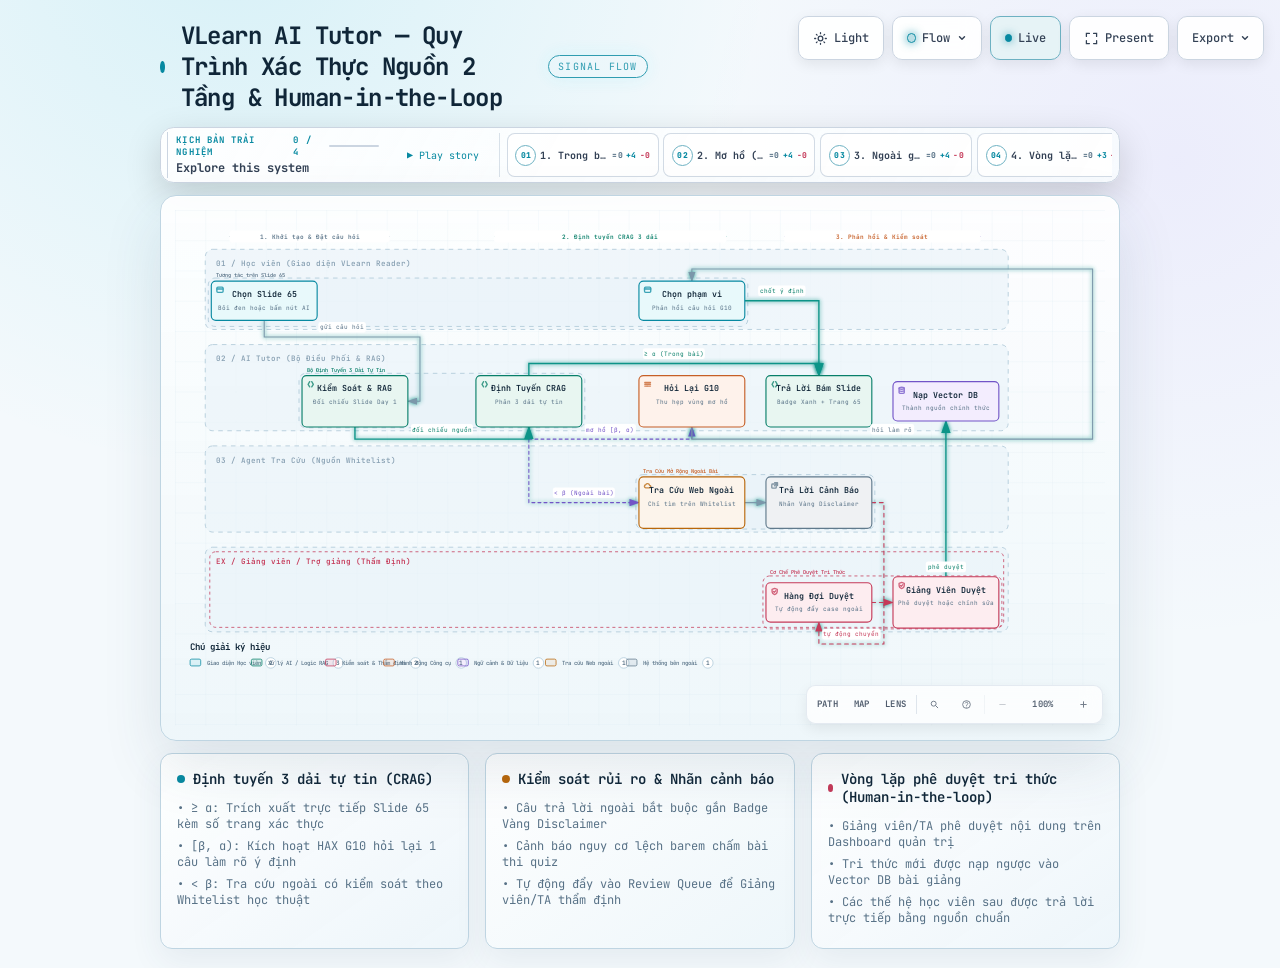
==== codebase/vlearn-workflow.html @ 6492a57a "feat: complete CP2 interactive flow and design principles" ====
<!DOCTYPE html>
<html lang="vi" data-theme="dark" data-preset="signal-flow">
<head>
  <meta charset="UTF-8">
  <meta name="viewport" content="width=device-width, initial-scale=1.0">
  <meta name="generator" content="archify 2.17.0-dev.1">
  <title>VLearn AI Tutor — Quy Trình Xác Thực Nguồn 2 Tầng &amp; Human-in-the-Loop Diagram</title>
  <script>
    // Resolve the theme before first paint so light-preference users don't
    // see a dark flash. The toolbar script below re-applies with UI state.
    (function () {
      try {
        var theme = null;
        try {
          var param = new URLSearchParams(window.location.search).get('theme');
          if (param === 'light' || param === 'dark') theme = param;
          if (new URLSearchParams(window.location.search).get('embed') === '1') {
            document.documentElement.setAttribute('data-embed', 'true');
          }
          if (new URLSearchParams(window.location.search).get('present') === '1') {
            document.documentElement.setAttribute('data-present', 'true');
          }
        } catch (_) {}
        if (!theme) {
          try { theme = localStorage.getItem('archify-theme'); } catch (_) {}
        }
        if (theme !== 'light' && theme !== 'dark') {
          theme = window.matchMedia('(prefers-color-scheme: light)').matches ? 'light' : 'dark';
        }
        document.documentElement.setAttribute('data-theme', theme);
      } catch (_) {}
    })();
  </script>
  <!-- Async font load: a blackholed network must not block first paint.
       The body font stack falls back to system monospace until it lands. -->
  <link rel="preconnect" href="https://fonts.gstatic.com" crossorigin>
  <link href="https://fonts.googleapis.com/css2?family=JetBrains+Mono:wght@400;500;600;700&display=swap"
        rel="stylesheet" media="print" onload="this.media='all'">
  <noscript>
    <link href="https://fonts.googleapis.com/css2?family=JetBrains+Mono:wght@400;500;600;700&display=swap" rel="stylesheet">
  </noscript>
  <style>
    /* ==========================================================
       THEME VARIABLES — switch by toggling [data-theme] on <html>
       ========================================================== */
    :root,
    [data-theme="dark"] {
      --bg: #020617;
      --grid: #1e293b;
      --text: #ffffff;
      --text-muted: #94a3b8;
      --text-dim: #475569;
      /* UI chrome and menu hints need more contrast than SVG .t-dim accents */
      --text-faint: #7d8da1;

      --panel: rgba(15, 23, 42, 0.5);
      --panel-border: #1e293b;
      --lane-fill: rgba(15, 23, 42, 0.22);
      --lane-stroke: #334155;

      --arrow: #64748b;
      --arrow-emphasis: #34d399;

      /* Opaque mask color used behind semi-transparent component fills
         so the arrows drawn underneath are properly hidden. */
      --mask: #0f172a;

      --frontend-fill:    rgba(8, 51, 68, 0.4);
      --frontend-stroke:  #22d3ee;
      --backend-fill:     rgba(6, 78, 59, 0.4);
      --backend-stroke:   #34d399;
      --database-fill:    rgba(76, 29, 149, 0.4);
      --database-stroke:  #a78bfa;
      --cloud-fill:       rgba(120, 53, 15, 0.3);
      --cloud-stroke:     #fbbf24;
      --security-fill:    rgba(136, 19, 55, 0.4);
      --security-stroke:  #fb7185;
      --messagebus-fill:  rgba(251, 146, 60, 0.3);
      --messagebus-stroke:#fb923c;
      --external-fill:    rgba(30, 41, 59, 0.5);
      --external-stroke:  #94a3b8;

      --toolbar-bg:       rgba(15, 23, 42, 0.8);
      --toolbar-border:   #334155;
      --toolbar-text:     #e2e8f0;
      --toolbar-hover:    rgba(15, 23, 42, 0.95);
      --toolbar-menu-bg:  #0f172a;
    }

    [data-theme="light"] {
      --bg: #f8fafc;
      --grid: #e2e8f0;
      --text: #0f172a;
      --text-muted: #64748b;
      --text-dim: #94a3b8;
      --text-faint: #64748b;

      --panel: #ffffff;
      --panel-border: #e2e8f0;
      --lane-fill: rgba(248, 250, 252, 0.65);
      --lane-stroke: #cbd5e1;

      --arrow: #94a3b8;
      --arrow-emphasis: #059669;

      --mask: #ffffff;

      --frontend-fill:    rgba(34, 211, 238, 0.15);
      --frontend-stroke:  #0891b2;
      --backend-fill:     rgba(52, 211, 153, 0.18);
      --backend-stroke:   #059669;
      --database-fill:    rgba(167, 139, 250, 0.2);
      --database-stroke:  #7c3aed;
      --cloud-fill:       rgba(251, 191, 36, 0.18);
      --cloud-stroke:     #d97706;
      --security-fill:    rgba(251, 113, 133, 0.15);
      --security-stroke:  #e11d48;
      --messagebus-fill:  rgba(251, 146, 60, 0.15);
      --messagebus-stroke:#ea580c;
      --external-fill:    rgba(148, 163, 184, 0.18);
      --external-stroke:  #64748b;

      --toolbar-bg:       rgba(255, 255, 255, 0.92);
      --toolbar-border:   #cbd5e1;
      --toolbar-text:     #334155;
      --toolbar-hover:    #ffffff;
      --toolbar-menu-bg:  #ffffff;
    }

    /* ==========================================================
       SIGNAL FLOW — an opt-in, motion-forward visual preset.
       The variables also target a standalone exported SVG, whose
       root carries data-preset and data-theme directly.
       ========================================================== */
    [data-preset="signal-flow"][data-theme="dark"] {
      --bg: #030711;
      --grid: #15233a;
      --panel: rgba(6, 14, 28, 0.78);
      --panel-border: #1d3350;
      --lane-fill: rgba(9, 22, 40, 0.5);
      --lane-stroke: #2c4564;
      --text: #f5fbff;
      --text-muted: #9eb0c7;
      --text-dim: #52667f;
      --text-faint: #7890ad;
      --mask: #07101e;
      --frontend-fill: rgba(6, 182, 212, 0.14);
      --frontend-stroke: #67e8f9;
      --backend-fill: rgba(16, 185, 129, 0.14);
      --backend-stroke: #5eead4;
      --database-fill: rgba(139, 92, 246, 0.16);
      --database-stroke: #c4b5fd;
      --cloud-fill: rgba(245, 158, 11, 0.13);
      --cloud-stroke: #fcd34d;
      --security-fill: rgba(244, 63, 94, 0.13);
      --security-stroke: #fda4af;
      --messagebus-fill: rgba(249, 115, 22, 0.13);
      --messagebus-stroke: #fdba74;
      --external-fill: rgba(71, 85, 105, 0.24);
      --external-stroke: #a5b4c7;
      --arrow: #7890ad;
      --arrow-emphasis: #2dd4bf;
      --toolbar-bg: rgba(7, 16, 30, 0.86);
      --toolbar-border: #29415f;
      --toolbar-menu-bg: #07101e;
    }

    [data-preset="signal-flow"][data-theme="light"] {
      --bg: #f4f9fc;
      --grid: #d4e5ee;
      --panel: rgba(255, 255, 255, 0.82);
      --panel-border: #bfd5e2;
      --lane-fill: rgba(232, 243, 248, 0.62);
      --lane-stroke: #a9c5d5;
      --text: #102638;
      --text-muted: #587287;
      --text-dim: #8aa2b4;
      --text-faint: #668397;
      --mask: #ffffff;
      --frontend-fill: rgba(6, 182, 212, 0.09);
      --frontend-stroke: #0789a1;
      --backend-fill: rgba(5, 150, 105, 0.09);
      --backend-stroke: #087f69;
      --database-fill: rgba(124, 58, 237, 0.09);
      --database-stroke: #7254c7;
      --cloud-fill: rgba(217, 119, 6, 0.08);
      --cloud-stroke: #b9670b;
      --security-fill: rgba(225, 29, 72, 0.08);
      --security-stroke: #c53a59;
      --messagebus-fill: rgba(234, 88, 12, 0.08);
      --messagebus-stroke: #c65f27;
      --external-fill: rgba(100, 116, 139, 0.1);
      --external-stroke: #607a8c;
      --arrow: #7b97aa;
      --arrow-emphasis: #0d9488;
    }

    /* ==========================================================
       BLUEPRINT — a review-first drafting preset for deployment,
       infrastructure, and technical design documentation. It keeps
       the same semantic palette and geometry while trading glow for
       precise grid contrast, squared materials, and drafting marks.
       ========================================================== */
    [data-preset="blueprint"][data-theme="dark"] {
      --bg: #06131f;
      --grid: #17425a;
      --panel: rgba(7, 27, 43, 0.9);
      --panel-border: #27627f;
      --lane-fill: rgba(10, 43, 66, 0.36);
      --lane-stroke: #34799a;
      --text: #e3f6ff;
      --text-muted: #91b8ca;
      --text-dim: #557e92;
      --text-faint: #739caf;
      --mask: #0a2031;
      --frontend-fill: rgba(26, 157, 193, 0.14);
      --frontend-stroke: #66d9ef;
      --backend-fill: rgba(31, 155, 124, 0.13);
      --backend-stroke: #69dfbd;
      --database-fill: rgba(120, 105, 196, 0.14);
      --database-stroke: #b4a8ff;
      --cloud-fill: rgba(197, 145, 43, 0.13);
      --cloud-stroke: #ffd166;
      --security-fill: rgba(199, 76, 104, 0.13);
      --security-stroke: #ff8da1;
      --messagebus-fill: rgba(207, 112, 49, 0.13);
      --messagebus-stroke: #ffad66;
      --external-fill: rgba(84, 119, 139, 0.18);
      --external-stroke: #a7cad9;
      --arrow: #78a3b7;
      --arrow-emphasis: #64dfc1;
      --toolbar-bg: rgba(7, 28, 45, 0.92);
      --toolbar-border: #34799a;
      --toolbar-text: #d8f3ff;
      --toolbar-hover: rgba(18, 58, 83, 0.95);
      --toolbar-menu-bg: #0a2031;
    }

    [data-preset="blueprint"][data-theme="light"] {
      --bg: #edf7fa;
      --grid: #b5d5e1;
      --panel: rgba(249, 253, 255, 0.94);
      --panel-border: #78aabd;
      --lane-fill: rgba(210, 232, 240, 0.42);
      --lane-stroke: #83b2c4;
      --text: #123344;
      --text-muted: #4e7486;
      --text-dim: #86a6b4;
      --text-faint: #668c9d;
      --mask: #f9fdff;
      --frontend-fill: rgba(8, 145, 178, 0.08);
      --frontend-stroke: #087f9c;
      --backend-fill: rgba(5, 128, 101, 0.08);
      --backend-stroke: #08755f;
      --database-fill: rgba(100, 75, 180, 0.08);
      --database-stroke: #6757a8;
      --cloud-fill: rgba(181, 120, 15, 0.08);
      --cloud-stroke: #a86609;
      --security-fill: rgba(190, 48, 80, 0.07);
      --security-stroke: #b32f50;
      --messagebus-fill: rgba(196, 81, 22, 0.07);
      --messagebus-stroke: #b65120;
      --external-fill: rgba(79, 112, 128, 0.08);
      --external-stroke: #506f7e;
      --arrow: #6d93a5;
      --arrow-emphasis: #087f69;
      --toolbar-bg: rgba(247, 252, 254, 0.94);
      --toolbar-border: #8ab5c5;
      --toolbar-text: #294f61;
      --toolbar-hover: #ffffff;
      --toolbar-menu-bg: #f9fdff;
    }

    /* ==========================================================
       EDITORIAL — a warm, publication-minded preset for design
       reviews, launch notes, and documentation. The diagram keeps
       the same semantic palette and exact geometry, but trades
       software chrome for paper, ink, ruled structure, and one
       restrained vermilion accent.
       ========================================================== */
    [data-preset="editorial"][data-theme="dark"] {
      --bg: #181611;
      --grid: #39342a;
      --panel: rgba(35, 31, 24, 0.96);
      --panel-border: #625a4a;
      --lane-fill: rgba(52, 46, 35, 0.46);
      --lane-stroke: #726957;
      --text: #f4eddf;
      --text-muted: #b9ae9b;
      --text-dim: #776e60;
      --text-faint: #9d917e;
      --mask: #231f18;
      --frontend-fill: rgba(43, 133, 142, 0.16);
      --frontend-stroke: #7fc6c7;
      --backend-fill: rgba(63, 132, 92, 0.16);
      --backend-stroke: #8fc29e;
      --database-fill: rgba(117, 91, 141, 0.17);
      --database-stroke: #c0a4d0;
      --cloud-fill: rgba(170, 119, 49, 0.16);
      --cloud-stroke: #d8ad68;
      --security-fill: rgba(157, 69, 65, 0.17);
      --security-stroke: #df9085;
      --messagebus-fill: rgba(174, 79, 42, 0.16);
      --messagebus-stroke: #df946f;
      --external-fill: rgba(126, 115, 96, 0.18);
      --external-stroke: #b8ad99;
      --arrow: #948978;
      --arrow-emphasis: #dd6b3d;
      --toolbar-bg: rgba(35, 31, 24, 0.92);
      --toolbar-border: #625a4a;
      --toolbar-text: #eee5d5;
      --toolbar-hover: #302a20;
      --toolbar-menu-bg: #231f18;
    }

    [data-preset="editorial"][data-theme="light"] {
      --bg: #f2eee5;
      --grid: #d8d0c2;
      --panel: rgba(251, 248, 241, 0.97);
      --panel-border: #c4b9a6;
      --lane-fill: rgba(229, 221, 207, 0.42);
      --lane-stroke: #b8aa94;
      --text: #242018;
      --text-muted: #6f6658;
      --text-dim: #a09788;
      --text-faint: #817767;
      --mask: #fbf8f1;
      --frontend-fill: rgba(31, 117, 126, 0.09);
      --frontend-stroke: #287e84;
      --backend-fill: rgba(42, 119, 75, 0.09);
      --backend-stroke: #397b53;
      --database-fill: rgba(105, 75, 130, 0.09);
      --database-stroke: #765d86;
      --cloud-fill: rgba(157, 103, 31, 0.1);
      --cloud-stroke: #9a671f;
      --security-fill: rgba(153, 58, 52, 0.09);
      --security-stroke: #9e463f;
      --messagebus-fill: rgba(182, 70, 27, 0.09);
      --messagebus-stroke: #ad4b25;
      --external-fill: rgba(101, 91, 75, 0.09);
      --external-stroke: #746b5e;
      --arrow: #8a806f;
      --arrow-emphasis: #bb4c23;
      --toolbar-bg: rgba(251, 248, 241, 0.94);
      --toolbar-border: #c4b9a6;
      --toolbar-text: #40392f;
      --toolbar-hover: #fffdf8;
      --toolbar-menu-bg: #fbf8f1;
    }

    * { margin: 0; padding: 0; box-sizing: border-box; }

    body {
      font-family: 'JetBrains Mono', ui-monospace, SFMono-Regular, Menlo, Consolas, 'DejaVu Sans Mono', 'Liberation Mono', 'Noto Sans Mono CJK SC', 'PingFang SC', 'Hiragino Sans GB', 'Microsoft YaHei', monospace;
      background: var(--bg);
      min-height: 100vh;
      padding: 2rem;
      color: var(--text);
      transition: background 0.2s ease, color 0.2s ease;
    }

    html[data-preset="signal-flow"] body {
      background-image:
        radial-gradient(circle at 18% -8%, rgba(34, 211, 238, 0.14), transparent 34rem),
        radial-gradient(circle at 92% 18%, rgba(139, 92, 246, 0.12), transparent 30rem);
      background-attachment: fixed;
    }
    html[data-preset="signal-flow"][data-theme="light"] body {
      background-image:
        radial-gradient(circle at 18% -8%, rgba(6, 182, 212, 0.12), transparent 34rem),
        radial-gradient(circle at 92% 18%, rgba(139, 92, 246, 0.08), transparent 30rem);
    }
    html[data-preset="blueprint"] body {
      background-image:
        linear-gradient(var(--grid) 1px, transparent 1px),
        linear-gradient(90deg, var(--grid) 1px, transparent 1px);
      background-size: 32px 32px;
      background-position: -1px -1px;
      background-attachment: fixed;
    }
    html[data-preset="editorial"] body {
      background-image:
        linear-gradient(90deg, transparent 0, transparent 5.4rem, color-mix(in srgb, var(--security-stroke) 18%, transparent) 5.4rem, color-mix(in srgb, var(--security-stroke) 18%, transparent) calc(5.4rem + 1px), transparent calc(5.4rem + 1px)),
        repeating-linear-gradient(0deg, transparent 0, transparent 31px, color-mix(in srgb, var(--grid) 36%, transparent) 31px, color-mix(in srgb, var(--grid) 36%, transparent) 32px);
      background-attachment: fixed;
    }

    /* Gallery/embed mode keeps the generated artifact as the source of truth
       while presenting only its diagram surface inside a proof card. */
    html[data-embed="true"] body {
      min-height: 0;
      padding: 0;
      overflow: hidden;
      background: var(--bg);
      background-image: none;
    }
    html[data-embed="true"] .toolbar,
    html[data-embed="true"] .header,
    html[data-embed="true"] .cards,
    html[data-embed="true"] .diagram-nav,
    html[data-embed="true"] .overview-map,
    html[data-embed="true"] .focus-chip,
    html[data-embed="true"] .route-probe,
    html[data-embed="true"] .semantic-lens,
    html[data-embed="true"] .diagram-guide,
    html[data-embed="true"] .node-finder,
    html[data-embed="true"] .guided-views { display: none !important; }
    html[data-embed="true"] .container { max-width: none; }
    html[data-embed="true"] .diagram-container {
      padding: 0.5rem;
      border: 0;
      border-radius: 0;
      box-shadow: none;
    }
    html[data-embed="true"] .diagram-container svg { min-width: 0; }

    /* Share Chapter Cue lives in the HTML viewer layer, not inside the SVG.
       It gives one-shot embeds a title, authored note, truthful stop order,
       and lifecycle state while canonical diagram geometry stays untouched. */
    .share-chapter-cue { display: none; }
    html[data-embed="true"][data-share-playback="true"] .share-chapter-cue:not([hidden]),
    html[data-embed="true"][data-share-moment="true"] .share-chapter-cue:not([hidden]) {
      position: absolute;
      z-index: 18;
      top: 0.85rem;
      left: 50%;
      display: grid;
      grid-template-columns: auto minmax(9rem, 13.5rem) minmax(0, 1fr);
      align-items: center;
      gap: 0.45rem 0.85rem;
      width: min(52rem, calc(100% - 1.5rem));
      min-height: 3.35rem;
      padding: 0.55rem 0.75rem 0.65rem;
      overflow: hidden;
      border: 1px solid color-mix(in srgb, var(--frontend-stroke) 42%, var(--toolbar-border));
      border-radius: 0.75rem;
      background:
        linear-gradient(115deg, color-mix(in srgb, var(--frontend-fill) 52%, transparent), transparent 45%),
        color-mix(in srgb, var(--toolbar-menu-bg) 92%, transparent);
      color: var(--toolbar-text);
      box-shadow: 0 14px 42px rgba(0, 0, 0, 0.3), inset 0 1px 0 rgba(255, 255, 255, 0.045);
      backdrop-filter: blur(16px);
      pointer-events: none;
      animation: archify-share-cue-enter 280ms cubic-bezier(0.22, 1, 0.36, 1) both;
    }
    html[data-preset="blueprint"] .share-chapter-cue {
      border-radius: 0.2rem;
      background:
        linear-gradient(90deg, color-mix(in srgb, var(--frontend-fill) 46%, transparent), transparent 36%),
        var(--toolbar-menu-bg);
      box-shadow: 0 10px 28px rgba(0, 0, 0, 0.2);
      backdrop-filter: none;
    }
    html[data-preset="editorial"] .share-chapter-cue {
      border-color: var(--panel-border);
      background:
        linear-gradient(90deg, color-mix(in srgb, var(--security-fill) 58%, transparent), transparent 42%),
        var(--toolbar-menu-bg);
      box-shadow: 0 10px 30px color-mix(in srgb, #000 18%, transparent);
      backdrop-filter: none;
    }
    html[data-preset="editorial"] .share-chapter-state { color: var(--arrow-emphasis); }
    html[data-preset="editorial"] .share-chapter-state::before {
      border-radius: 0;
      box-shadow: none;
      transform: rotate(45deg) scale(0.8);
    }
    .share-chapter-index {
      display: grid;
      gap: 0.12rem;
      min-width: 5rem;
      padding-right: 0.75rem;
      border-right: 1px solid var(--toolbar-border);
    }
    .share-chapter-state {
      display: inline-flex;
      align-items: center;
      gap: 0.36rem;
      color: var(--frontend-stroke);
      font-size: 0.5rem;
      font-weight: 800;
      letter-spacing: 0.14em;
      text-transform: uppercase;
    }
    .share-chapter-state::before {
      width: 0.38rem;
      height: 0.38rem;
      border-radius: 50%;
      background: currentColor;
      box-shadow: 0 0 10px currentColor;
      content: '';
    }
    .share-chapter-cue[data-state="playing"] .share-chapter-state::before {
      animation: archify-share-cue-pulse 1.15s ease-in-out infinite;
    }
    .share-chapter-count {
      color: var(--text-faint);
      font-size: 0.5rem;
      font-weight: 700;
      letter-spacing: 0.08em;
      text-transform: uppercase;
    }
    .share-chapter-copy { min-width: 0; }
    .share-chapter-copy strong,
    .share-chapter-copy small,
    .share-chapter-route {
      display: block;
      overflow: hidden;
      text-overflow: ellipsis;
      white-space: nowrap;
    }
    .share-chapter-copy strong {
      color: var(--toolbar-text);
      font-size: 0.6875rem;
      line-height: 1.35;
    }
    .share-chapter-copy small {
      margin-top: 0.08rem;
      color: var(--text-muted);
      font-size: 0.5rem;
      line-height: 1.35;
    }
    .share-chapter-route {
      color: color-mix(in srgb, var(--frontend-stroke) 76%, var(--text-muted));
      font-size: 0.5625rem;
      font-weight: 650;
      letter-spacing: 0.015em;
      text-align: right;
    }
    .share-chapter-progress {
      position: absolute;
      right: 0;
      bottom: 0;
      left: 0;
      height: 2px;
      overflow: hidden;
      background: color-mix(in srgb, var(--toolbar-border) 72%, transparent);
    }
    .share-chapter-progress span {
      display: block;
      width: 100%;
      height: 100%;
      background: linear-gradient(90deg, var(--frontend-stroke), var(--database-stroke));
      box-shadow: 0 0 12px var(--frontend-stroke);
      transform: scaleX(0);
      transform-origin: left center;
    }

    /* Presentation Stage is a viewer-only layer: it gives the live diagram
       the viewport while keeping guided views, theme, focus, and exports real.
       Embed mode wins when both query parameters are present. */
    html[data-present="true"]:not([data-embed="true"]) body {
      height: 100dvh;
      min-height: 0;
      padding: 1rem;
      overflow: hidden;
    }
    html[data-present="true"]:not([data-embed="true"]) .container {
      display: flex;
      flex-direction: column;
      gap: 0.75rem;
      width: 100%;
      max-width: none;
      height: calc(100dvh - 2rem);
    }
    html[data-present="true"]:not([data-embed="true"]) .header {
      flex: none;
      min-width: 0;
      margin: 0;
      padding-right: 23rem;
    }
    html[data-present="true"]:not([data-embed="true"]) .header-row { margin-bottom: 0.25rem; }
    html[data-present="true"]:not([data-embed="true"]) .subtitle {
      overflow: hidden;
      text-overflow: ellipsis;
      white-space: nowrap;
    }
    html[data-present="true"]:not([data-embed="true"]) .guided-views {
      flex: none;
      margin-bottom: 0;
    }
    html[data-present="true"]:not([data-embed="true"]) .diagram-container {
      display: flex;
      flex: 1 1 auto;
      align-items: center;
      justify-content: center;
      min-height: 0;
      padding: 0.75rem;
      padding-bottom: calc(0.75rem + var(--archify-nav-reserve));
    }
    html[data-present="true"]:not([data-embed="true"]) .diagram-container > svg {
      flex: 1 1 auto;
      height: 100%;
      min-height: 0;
      width: 100%;
      min-width: 0;
    }
    html[data-present="true"]:not([data-embed="true"]) .cards { display: none; }
    html[data-present="true"]:not([data-embed="true"]) #btn-present {
      border-color: var(--frontend-stroke);
      color: var(--frontend-stroke);
    }

    /* The reader owns only the outer scale. Wide diagrams keep one authored
       SVG/viewBox while the runtime chooses a desktop width from the actual
       vertical budget. This avoids device-specific files and breakpoint
       jumps between a laptop and a tall monitor. */
    .container {
      width: 100%;
      max-width: var(--archify-reader-width, 1440px);
      margin: 0 auto;
    }
    @media (min-width: 768px) and (max-height: 920px) {
      .header { margin-bottom: 1rem; }
      .diagram-container { padding: 1rem; }
      .cards { margin-top: 1rem; }
      .card { padding: 1rem; }
    }

    .header { margin-bottom: 1.5rem; padding-right: 29.5rem; }

    html[data-preset="signal-flow"] .header,
    html[data-preset="blueprint"] .header,
    html[data-preset="editorial"] .header { padding-right: 29.5rem; }

    .header-row {
      display: flex;
      align-items: center;
      gap: 1rem;
      margin-bottom: 0.5rem;
    }

    .pulse-dot {
      width: 12px;
      height: 12px;
      background: var(--frontend-stroke);
      border-radius: 50%;
      animation: none;
    }

    html[data-motion-capable="true"] .pulse-dot { animation: pulse 2s infinite; }

    @keyframes pulse {
      0%, 100% { opacity: 1; }
      50% { opacity: 0.5; }
    }

    h1 {
      font-size: 1.5rem;
      font-weight: 700;
      letter-spacing: -0.025em;
    }

    .subtitle {
      color: var(--text-muted);
      font-size: 0.875rem;
      margin-left: 1.75rem;
    }

    html[data-preset="signal-flow"] .header-row::after {
      content: attr(data-preset-badge-signal-flow);
      margin-left: auto;
      color: var(--frontend-stroke);
      border: 1px solid var(--frontend-stroke);
      border-radius: 999px;
      padding: 0.28rem 0.6rem;
      font-size: 0.625rem;
      letter-spacing: 0.12em;
      opacity: 0.82;
      box-shadow: 0 0 20px rgba(34, 211, 238, 0.12);
      white-space: nowrap;
    }

    html[data-preset="blueprint"] .pulse-dot {
      width: 10px;
      height: 10px;
      border: 1px solid var(--frontend-stroke);
      border-radius: 1px;
      background: transparent;
      box-shadow: inset 0 0 0 2px var(--bg);
      transform: rotate(45deg);
      animation: none;
    }
    html[data-preset="blueprint"] .header-row::after {
      content: attr(data-preset-badge-blueprint);
      margin-left: auto;
      padding: 0.28rem 0.55rem;
      border-top: 1px solid var(--frontend-stroke);
      border-bottom: 1px solid var(--frontend-stroke);
      color: var(--frontend-stroke);
      font-size: 0.5625rem;
      font-weight: 700;
      letter-spacing: 0.14em;
      white-space: nowrap;
    }

    html[data-preset="editorial"] h1,
    html[data-preset="editorial"] .card h3 {
      font-family: Georgia, 'Times New Roman', 'Songti SC', STSong, serif;
      letter-spacing: -0.02em;
    }
    html[data-preset="editorial"] h1 { font-size: 1.72rem; font-weight: 600; }
    html[data-preset="editorial"] .pulse-dot {
      width: 9px;
      height: 9px;
      border: 1px solid var(--arrow-emphasis);
      border-radius: 0;
      background: var(--arrow-emphasis);
      box-shadow: 0 0 0 3px color-mix(in srgb, var(--arrow-emphasis) 14%, transparent);
      transform: rotate(45deg);
      animation: none;
    }
    html[data-preset="editorial"] .header-row::after {
      content: attr(data-preset-badge-editorial);
      margin-left: auto;
      padding: 0.32rem 0 0.24rem;
      border-bottom: 2px solid var(--arrow-emphasis);
      color: var(--arrow-emphasis);
      font-family: Georgia, 'Times New Roman', serif;
      font-size: 0.625rem;
      font-style: italic;
      font-weight: 600;
      letter-spacing: 0.08em;
      white-space: nowrap;
    }

    .diagram-container {
      --archify-nav-reserve: 0px;
      background: var(--panel);
      border-radius: 1rem;
      border: 1px solid var(--panel-border);
      padding: 1.5rem;
      padding-bottom: calc(1.5rem + var(--archify-nav-reserve));
      overflow: hidden;
      position: relative;
    }

    html[data-preset="signal-flow"] .diagram-container {
      position: relative;
      overflow: hidden;
      background: linear-gradient(180deg, rgba(8, 20, 38, 0.82), rgba(3, 8, 18, 0.94));
      box-shadow: inset 0 1px 0 rgba(255, 255, 255, 0.04), 0 28px 80px rgba(0, 0, 0, 0.34);
    }
    html[data-preset="signal-flow"][data-theme="light"] .diagram-container {
      background: linear-gradient(180deg, rgba(255, 255, 255, 0.9), rgba(237, 246, 250, 0.94));
      box-shadow: inset 0 1px 0 rgba(255, 255, 255, 0.72), 0 24px 60px rgba(45, 78, 99, 0.12);
    }
    html[data-preset="blueprint"] .diagram-container {
      border-color: var(--panel-border);
      border-radius: 0.35rem;
      background: var(--panel);
      box-shadow:
        inset 0 0 0 1px color-mix(in srgb, var(--panel-border) 34%, transparent),
        0 18px 48px rgba(0, 0, 0, 0.16);
    }
    html[data-preset="blueprint"] .diagram-container::after {
      content: "";
      position: absolute;
      z-index: 10;
      inset: 0.7rem;
      pointer-events: none;
      background:
        linear-gradient(var(--frontend-stroke), var(--frontend-stroke)) left top / 1.35rem 1px no-repeat,
        linear-gradient(var(--frontend-stroke), var(--frontend-stroke)) left top / 1px 1.35rem no-repeat,
        linear-gradient(var(--frontend-stroke), var(--frontend-stroke)) right top / 1.35rem 1px no-repeat,
        linear-gradient(var(--frontend-stroke), var(--frontend-stroke)) right top / 1px 1.35rem no-repeat,
        linear-gradient(var(--frontend-stroke), var(--frontend-stroke)) left bottom / 1.35rem 1px no-repeat,
        linear-gradient(var(--frontend-stroke), var(--frontend-stroke)) left bottom / 1px 1.35rem no-repeat,
        linear-gradient(var(--frontend-stroke), var(--frontend-stroke)) right bottom / 1.35rem 1px no-repeat,
        linear-gradient(var(--frontend-stroke), var(--frontend-stroke)) right bottom / 1px 1.35rem no-repeat;
      opacity: 0.58;
    }
    html[data-preset="editorial"] .diagram-container {
      overflow: hidden;
      border-color: var(--panel-border);
      border-radius: 0.38rem;
      background:
        linear-gradient(90deg, color-mix(in srgb, var(--security-fill) 58%, transparent), transparent 12%),
        var(--panel);
      box-shadow:
        0 1px 0 color-mix(in srgb, var(--text) 6%, transparent),
        0 18px 48px color-mix(in srgb, #000 19%, transparent);
    }
    html[data-preset="editorial"] .diagram-container::after {
      position: absolute;
      z-index: 10;
      top: 0.72rem;
      right: 1.25rem;
      padding: 0.2rem 0.52rem;
      border: 1px solid var(--panel-border);
      background: var(--panel);
      color: var(--arrow-emphasis);
      content: attr(data-preset-badge-editorial-plate);
      font-family: Georgia, 'Times New Roman', serif;
      font-size: 0.52rem;
      font-style: italic;
      font-weight: 600;
      letter-spacing: 0.09em;
      pointer-events: none;
    }
    html[data-embed="true"][data-preset="editorial"] .diagram-container::after { display: none; }
    html[data-motion-capable="true"][data-preset="signal-flow"][data-ambient-motion="running"] .diagram-container::before {
      content: "";
      position: absolute;
      inset: 0;
      pointer-events: none;
      background: linear-gradient(115deg, transparent 28%, rgba(103, 232, 249, 0.035) 48%, transparent 68%);
      transform: translateX(-70%);
      animation: archify-signal-scan 4.8s ease-in-out 1 both;
    }

    /* Motion Governor gives the reader a real static state and gives the
       strongest semantic action the only motion budget. Atmosphere resets to
       its authored base instead of freezing mid-cycle. Static artifacts never
       start a decorative pulse or scan. */
    html:not([data-motion-capable="true"]) svg[data-animation="trace"] [data-animate] {
      animation: none !important;
    }
    html[data-motion="still"] .pulse-dot,
    html[data-motion="still"] .diagram-container::before,
    html[data-motion="still"] svg[data-animation="trace"] [data-animate],
    html[data-motion-owner] .pulse-dot,
    html[data-motion-owner] .diagram-container::before,
    html[data-motion-owner] svg[data-animation="trace"] [data-animate],
    html[data-embed="true"] .pulse-dot,
    html[data-embed="true"] .diagram-container::before,
    html[data-share-playback="true"] .pulse-dot,
    html[data-share-playback="true"] .diagram-container::before,
    html[data-document-hidden="true"] .pulse-dot,
    html[data-document-hidden="true"] .diagram-container::before,
    html[data-document-hidden="true"] svg[data-animation="trace"] [data-animate] {
      animation: none !important;
    }
    html[data-motion="still"] .diagram-container::before,
    html[data-motion-owner] .diagram-container::before,
    html[data-embed="true"] .diagram-container::before,
    html[data-share-playback="true"] .diagram-container::before {
      opacity: 0;
    }
    html[data-motion="still"] .guided-view-progress span,
    html[data-motion="still"] .guided-story-caption,
    html[data-motion="still"] .story-trail-flow,
    html[data-motion="still"] .intent-trace-flow,
    html[data-motion="still"] .route-probe-flow,
    html[data-motion="still"] .route-journey-flow,
    html[data-motion="still"] .semantic-lens-flow,
    html[data-motion="still"] .diagram-guide,
    html[data-motion="still"] [data-story-step],
    html[data-motion="still"] .overview-map-live,
    html[data-motion="still"] .guided-view-stop,
    html[data-motion="still"] .share-chapter-cue,
    html[data-motion="still"] .share-chapter-state::before,
    html[data-motion="still"] .share-chapter-progress span,
    html[data-document-hidden="true"] .guided-view-progress span,
    html[data-document-hidden="true"] .story-trail-flow,
    html[data-document-hidden="true"] .intent-trace-flow,
    html[data-document-hidden="true"] .route-probe-flow,
    html[data-document-hidden="true"] .route-journey-flow,
    html[data-document-hidden="true"] .semantic-lens-flow,
    html[data-document-hidden="true"] .diagram-guide,
    html[data-document-hidden="true"] [data-story-step],
    html[data-document-hidden="true"] .overview-map-live,
    html[data-document-hidden="true"] .guided-view-stop,
    html[data-document-hidden="true"] .share-chapter-cue,
    html[data-document-hidden="true"] .share-chapter-state::before,
    html[data-document-hidden="true"] .share-chapter-progress span {
      animation: none !important;
    }
    html[data-motion="still"] .guided-view-progress span {
      transform: scaleX(1) !important;
    }
    html[data-motion="still"] svg[data-story-playing="true"] .story-trail-flow {
      stroke-dasharray: none;
      stroke-dashoffset: 0;
      opacity: 0.55;
    }
    html[data-motion="still"] .intent-trace-flow,
    html[data-motion="still"] .route-probe-flow {
      stroke-dasharray: none;
      stroke-dashoffset: 0;
      opacity: 0.72;
    }
    html[data-motion="still"] .route-journey-overlay,
    html[data-document-hidden="true"] .route-journey-overlay { display: none !important; }
    html[data-motion="still"] .relationship-pulse-overlay,
    html[data-motion="still"] .story-carrier-overlay,
    html[data-document-hidden="true"] .story-carrier-overlay { display: none !important; }
    html[data-motion="still"] .chapter-handoff-overlay { display: none !important; }
    html[data-motion="still"] .chapter-handoff-anchor { animation: none !important; }
    html[data-motion="still"] .guided-view-chapter,
    html[data-motion="still"] svg [data-node-id],
    html[data-motion="still"] svg [data-edge-from],
    html[data-motion="still"] svg [data-detail],
    html[data-motion="still"] svg [data-detail-anchor],
    html[data-motion="still"] svg [data-legend-hit],
    html[data-motion="still"] svg {
      transition: none !important;
    }

    svg {
      width: 100%;
      min-width: min(900px, 100%);
      display: block;
      transform-origin: 0 0;
      transition: transform 0.18s ease;
    }

    .diagram-container.is-camera-moving svg {
      transition: transform 0.42s cubic-bezier(0.22, 1, 0.36, 1);
    }
    .diagram-container.is-camera-transaction svg { transition: none; }
    .diagram-container.is-pannable { cursor: grab; }
    .diagram-container.is-panning { cursor: grabbing; user-select: none; }
    .diagram-container.is-panning svg { transition: none; }

    .diagram-nav {
      position: absolute;
      right: 1rem;
      bottom: 1rem;
      z-index: 12;
      display: inline-flex;
      align-items: center;
      max-width: calc(100% - 2rem);
      padding: 0.15rem;
      gap: 0;
      overflow-x: auto;
      border: 1px solid color-mix(in srgb, var(--toolbar-border) 48%, transparent);
      border-radius: 0.58rem;
      background: color-mix(in srgb, var(--toolbar-bg) 82%, transparent);
      box-shadow: 0 5px 14px rgba(0, 0, 0, 0.07);
      backdrop-filter: blur(10px);
      scrollbar-width: none;
    }
    .diagram-nav::-webkit-scrollbar { display: none; }
    .diagram-nav button,
    .focus-chip button,
    .guided-views button {
      border: 0;
      background: transparent;
      color: var(--toolbar-text);
      font: inherit;
      cursor: pointer;
    }
    .diagram-nav button {
      min-width: 2rem;
      height: 2rem;
      padding: 0 0.35rem;
      border-radius: 0.35rem;
      color: color-mix(in srgb, var(--toolbar-text) 68%, transparent);
      font-size: 0.56rem;
      font-weight: 600;
      letter-spacing: 0.02em;
      transition: background 0.15s, color 0.15s;
    }
    .diagram-nav button:hover,
    .diagram-nav button:focus-visible,
    .focus-chip button:hover,
    .focus-chip button:focus-visible,
    .guided-views button:hover,
    .guided-views button:focus-visible { background: var(--toolbar-hover); }
    .diagram-nav button:focus-visible,
    .focus-chip button:focus-visible,
    .guided-views button:focus-visible {
      outline: 2px solid var(--frontend-stroke);
      outline-offset: 1px;
    }
    .diagram-nav button:disabled { opacity: 0.38; cursor: default; }
    .diagram-nav button:disabled:hover { background: transparent; }
    .diagram-nav #btn-route-probe,
    .diagram-nav #btn-overview-map,
    .diagram-nav #btn-semantic-lens {
      min-width: auto;
      padding-inline: 0.5rem;
      color: color-mix(in srgb, var(--toolbar-text) 86%, transparent);
      font-weight: 650;
    }
    .diagram-nav #btn-node-finder,
    .diagram-nav [data-view="out"] {
      position: relative;
      margin-left: 0.25rem;
    }
    .diagram-nav #btn-node-finder::before,
    .diagram-nav [data-view="out"]::before {
      position: absolute;
      top: 0.4rem;
      bottom: 0.4rem;
      left: -0.13rem;
      width: 1px;
      background: color-mix(in srgb, var(--toolbar-border) 62%, transparent);
      content: "";
      pointer-events: none;
    }
    .diagram-nav-icon {
      display: block;
      width: 0.72rem;
      height: 0.72rem;
      margin: auto;
      background: currentColor;
      -webkit-mask-position: center;
      -webkit-mask-repeat: no-repeat;
      -webkit-mask-size: contain;
      mask-position: center;
      mask-repeat: no-repeat;
      mask-size: contain;
    }
    .diagram-nav-icon.find {
      -webkit-mask-image: url("data:image/svg+xml,%3Csvg xmlns='http://www.w3.org/2000/svg' viewBox='0 0 20 20'%3E%3Ccircle cx='8.5' cy='8.5' r='4.5' fill='none' stroke='black' stroke-width='1.8'/%3E%3Cpath d='m12 12 4 4' fill='none' stroke='black' stroke-width='1.8' stroke-linecap='round'/%3E%3C/svg%3E");
      mask-image: url("data:image/svg+xml,%3Csvg xmlns='http://www.w3.org/2000/svg' viewBox='0 0 20 20'%3E%3Ccircle cx='8.5' cy='8.5' r='4.5' fill='none' stroke='black' stroke-width='1.8'/%3E%3Cpath d='m12 12 4 4' fill='none' stroke='black' stroke-width='1.8' stroke-linecap='round'/%3E%3C/svg%3E");
    }
    .diagram-nav-icon.guide {
      -webkit-mask-image: url("data:image/svg+xml,%3Csvg xmlns='http://www.w3.org/2000/svg' viewBox='0 0 20 20'%3E%3Ccircle cx='10' cy='10' r='7' fill='none' stroke='black' stroke-width='1.7'/%3E%3Cpath d='M7.8 7.3a2.4 2.4 0 014.6.9c0 1.8-2.4 2-2.4 3.7M10 14.9h.01' fill='none' stroke='black' stroke-width='1.7' stroke-linecap='round'/%3E%3C/svg%3E");
      mask-image: url("data:image/svg+xml,%3Csvg xmlns='http://www.w3.org/2000/svg' viewBox='0 0 20 20'%3E%3Ccircle cx='10' cy='10' r='7' fill='none' stroke='black' stroke-width='1.7'/%3E%3Cpath d='M7.8 7.3a2.4 2.4 0 014.6.9c0 1.8-2.4 2-2.4 3.7M10 14.9h.01' fill='none' stroke='black' stroke-width='1.7' stroke-linecap='round'/%3E%3C/svg%3E");
    }
    .diagram-nav-icon.minus {
      -webkit-mask-image: url("data:image/svg+xml,%3Csvg xmlns='http://www.w3.org/2000/svg' viewBox='0 0 20 20'%3E%3Cpath d='M5 10h10' fill='none' stroke='black' stroke-width='1.8' stroke-linecap='round'/%3E%3C/svg%3E");
      mask-image: url("data:image/svg+xml,%3Csvg xmlns='http://www.w3.org/2000/svg' viewBox='0 0 20 20'%3E%3Cpath d='M5 10h10' fill='none' stroke='black' stroke-width='1.8' stroke-linecap='round'/%3E%3C/svg%3E");
    }
    .diagram-nav-icon.plus {
      -webkit-mask-image: url("data:image/svg+xml,%3Csvg xmlns='http://www.w3.org/2000/svg' viewBox='0 0 20 20'%3E%3Cpath d='M10 5v10M5 10h10' fill='none' stroke='black' stroke-width='1.8' stroke-linecap='round'/%3E%3C/svg%3E");
      mask-image: url("data:image/svg+xml,%3Csvg xmlns='http://www.w3.org/2000/svg' viewBox='0 0 20 20'%3E%3Cpath d='M10 5v10M5 10h10' fill='none' stroke='black' stroke-width='1.8' stroke-linecap='round'/%3E%3C/svg%3E");
    }
    .diagram-nav [data-view="reset"] {
      display: inline-flex;
      align-items: center;
      justify-content: center;
      gap: 0.2rem;
      min-width: 3.1rem;
      padding-inline: 0.35rem;
    }
    .diagram-nav [data-view="reset"][data-detail-visible] {
      min-width: 3.8rem;
    }
    .diagram-nav-detail {
      color: color-mix(in srgb, var(--toolbar-text) 52%, transparent);
      font-size: 0.44rem;
      font-weight: 700;
      line-height: 1;
      letter-spacing: 0.07em;
    }
    .diagram-nav-percent {
      color: color-mix(in srgb, var(--toolbar-text) 84%, transparent);
      font-size: 0.55rem;
      font-weight: 650;
      line-height: 1;
    }
    .diagram-container[data-camera-indicator="true"] .diagram-nav-detail,
    .diagram-container[data-camera-indicator="true"] .diagram-nav-percent { color: var(--frontend-stroke); }
    .diagram-nav #btn-diagram-guide[aria-expanded="true"] {
      color: var(--cloud-stroke);
      background: var(--toolbar-hover);
    }

    /* Semantic Radar is a deliberately simplified, viewer-only overview. It
       uses authored node bounds and the live camera viewport rather than
       cloning the canonical SVG, so IDs, filters, animation, and export state
       stay singular and deterministic. */
    .overview-map {
      position: absolute;
      right: 1rem;
      bottom: calc(4.15rem + var(--archify-nav-reserve));
      z-index: 12;
      width: 11.25rem;
      overflow: hidden;
      border: 1px solid color-mix(in srgb, var(--frontend-stroke) 52%, var(--toolbar-border));
      border-radius: 0.78rem;
      background: var(--toolbar-menu-bg);
      color: var(--toolbar-text);
      box-shadow: 0 16px 42px rgba(0, 0, 0, 0.3);
      backdrop-filter: blur(16px);
      font-size: 0.625rem;
    }
    .overview-map[hidden] { display: none; }
    .overview-map[data-docked="true"] {
      position: fixed;
      right: var(--archify-radar-right, 1rem);
      top: var(--archify-radar-top, 1rem);
      bottom: auto;
    }
    .overview-map[data-docked="true"][data-dock-side="left"] {
      right: auto;
      left: var(--archify-radar-left, 1rem);
    }
    html[data-preset="blueprint"] .overview-map { border-radius: 0.28rem; }
    .overview-map-head {
      display: grid;
      grid-template-columns: auto minmax(0, 1fr) auto;
      align-items: center;
      gap: 0.45rem;
      min-height: 2.25rem;
      padding: 0.42rem 0.48rem 0.38rem 0.55rem;
      border-bottom: 1px solid var(--toolbar-border);
      background: linear-gradient(110deg, color-mix(in srgb, var(--frontend-fill) 45%, transparent), transparent 68%);
      cursor: grab;
      touch-action: none;
      user-select: none;
    }
    .overview-map[data-panel-dragging="true"] .overview-map-head { cursor: grabbing; }
    .overview-map[data-placement-invalid="true"] {
      border-color: var(--security-stroke);
      box-shadow: 0 0 0 2px color-mix(in srgb, var(--security-stroke) 34%, transparent), 0 16px 42px rgba(0, 0, 0, 0.3);
    }
    .overview-map[data-compact="true"] {
      width: 7.4rem;
    }
    .overview-map[data-compact="true"] .overview-map-head {
      grid-template-columns: minmax(0, 1fr) auto;
      gap: 0.24rem;
      min-height: 1.5rem;
      padding: 0.05rem 0.16rem 0.05rem 0.32rem;
      border-bottom: 0;
    }
    .overview-map[data-compact="true"] .overview-map-live,
    .overview-map[data-compact="true"] .overview-map-copy,
    .overview-map[data-compact="true"] .overview-map-surface,
    .overview-map[data-compact="true"] .overview-map-hint {
      display: none;
    }
    .overview-map[data-compact="true"] .overview-map-expand { display: inline-flex; }
    .overview-map[data-compact="true"] .overview-map-close {
      width: 1.15rem;
      height: 1.15rem;
      font-size: 0.72rem;
    }
    .overview-map-live {
      width: 0.42rem;
      height: 0.42rem;
      border-radius: 50%;
      background: var(--backend-stroke);
      box-shadow: 0 0 0 0 color-mix(in srgb, var(--backend-stroke) 52%, transparent);
      animation: archify-radar-live 2.4s ease-out infinite;
    }
    .overview-map-copy { min-width: 0; line-height: 1.1; }
    .overview-map-copy strong {
      display: block;
      overflow: hidden;
      color: var(--frontend-stroke);
      font-size: 0.59rem;
      letter-spacing: 0.12em;
      text-transform: uppercase;
      white-space: nowrap;
      text-overflow: ellipsis;
    }
    .overview-map-copy small {
      display: block;
      margin-top: 0.18rem;
      overflow: hidden;
      color: var(--text-faint);
      font-size: 0.52rem;
      letter-spacing: 0.04em;
      white-space: nowrap;
      text-overflow: ellipsis;
    }
    .overview-map-expand {
      display: none;
      align-items: center;
      justify-content: center;
      min-width: 0;
      height: 1.2rem;
      padding: 0 0.34rem;
      overflow: hidden;
      border: 0;
      border-radius: 0.3rem;
      background: transparent;
      color: var(--frontend-stroke);
      font: inherit;
      font-size: 0.49rem;
      font-weight: 700;
      letter-spacing: 0.06em;
      text-transform: uppercase;
      white-space: nowrap;
      cursor: pointer;
    }
    .overview-map-close {
      width: 1.55rem;
      height: 1.55rem;
      padding: 0;
      border: 0;
      border-radius: 0.34rem;
      background: transparent;
      color: var(--toolbar-text);
      font: inherit;
      font-size: 0.9rem;
      cursor: pointer;
    }
    .overview-map-expand:hover,
    .overview-map-expand:focus-visible,
    .overview-map-close:hover,
    .overview-map-close:focus-visible { background: var(--toolbar-hover); }
    .overview-map-expand:focus-visible,
    .overview-map-close:focus-visible,
    .overview-map-surface:focus-visible,
    .overview-map-node:focus-visible {
      outline: 2px solid var(--frontend-stroke);
      outline-offset: 1px;
    }
    .overview-map-surface {
      position: relative;
      height: 7rem;
      margin: 0.42rem;
      overflow: hidden;
      border: 1px solid color-mix(in srgb, var(--panel-border) 72%, transparent);
      border-radius: 0.42rem;
      background:
        linear-gradient(color-mix(in srgb, var(--panel-border) 26%, transparent) 1px, transparent 1px),
        linear-gradient(90deg, color-mix(in srgb, var(--panel-border) 26%, transparent) 1px, transparent 1px),
        color-mix(in srgb, var(--bg) 86%, transparent);
      background-size: 12px 12px;
      cursor: crosshair;
      touch-action: none;
    }
    html[data-preset="blueprint"] .overview-map-surface { border-radius: 0.1rem; }
    .overview-map-surface > svg {
      width: 100%;
      height: 100%;
      min-width: 0;
      transform: none !important;
      transition: none !important;
      display: block;
      overflow: visible;
    }
    .overview-map-node {
      fill: var(--backend-stroke);
      fill-opacity: 0.52;
      stroke: var(--backend-stroke);
      stroke-opacity: 0.86;
      vector-effect: non-scaling-stroke;
      cursor: pointer;
      transition: fill-opacity 140ms ease, stroke-width 140ms ease, filter 140ms ease;
    }
    .overview-map-node[data-kind="frontend"],
    .overview-map-node[data-kind="start"] { fill: var(--frontend-stroke); stroke: var(--frontend-stroke); }
    .overview-map-node[data-kind="database"],
    .overview-map-node[data-kind="success"] { fill: var(--database-stroke); stroke: var(--database-stroke); }
    .overview-map-node[data-kind="cloud"],
    .overview-map-node[data-kind="waiting"] { fill: var(--cloud-stroke); stroke: var(--cloud-stroke); }
    .overview-map-node[data-kind="messagebus"] { fill: var(--messagebus-stroke); stroke: var(--messagebus-stroke); }
    .overview-map-node[data-kind="security"],
    .overview-map-node[data-kind="decision"],
    .overview-map-node[data-kind="failure"] { fill: var(--security-stroke); stroke: var(--security-stroke); }
    .overview-map-node[data-kind="external"],
    .overview-map-node[data-kind="neutral"] { fill: var(--external-stroke); stroke: var(--external-stroke); }
    .overview-map-node[data-radar-active="true"],
    .overview-map-node:hover,
    .overview-map-node:focus-visible {
      fill-opacity: 0.92;
      stroke-width: 2.2;
      filter: drop-shadow(0 0 3px currentColor);
    }
    .overview-map-viewport {
      fill: color-mix(in srgb, var(--frontend-fill) 56%, transparent);
      stroke: var(--frontend-stroke);
      stroke-width: 2;
      vector-effect: non-scaling-stroke;
      pointer-events: none;
      filter: drop-shadow(0 0 3px color-mix(in srgb, var(--frontend-stroke) 54%, transparent));
    }
    .overview-map-hint {
      display: flex;
      justify-content: space-between;
      gap: 0.5rem;
      padding: 0 0.52rem 0.46rem;
      color: var(--text-faint);
      font-size: 0.49rem;
      letter-spacing: 0.06em;
      text-transform: uppercase;
    }
    .diagram-nav #btn-overview-map[aria-expanded="true"] {
      color: var(--frontend-stroke);
      background: var(--toolbar-hover);
    }
    .overview-map-feedback {
      position: absolute;
      right: 1rem;
      bottom: 4.15rem;
      z-index: 13;
      max-width: min(16rem, calc(100% - 2rem));
      padding: 0.38rem 0.55rem;
      border: 1px solid color-mix(in srgb, var(--frontend-stroke) 52%, var(--toolbar-border));
      border-radius: 0.5rem;
      background: var(--toolbar-menu-bg);
      color: var(--toolbar-text);
      box-shadow: 0 8px 24px rgba(0, 0, 0, 0.2);
      font-size: 0.52rem;
      line-height: 1.35;
      pointer-events: none;
    }
    .overview-map-feedback[hidden] { display: none; }
    .focus-chip[data-radar-yielded="true"] { display: none !important; }
    .diagram-nav #btn-route-probe[aria-pressed="true"] {
      color: var(--backend-stroke);
      background: var(--toolbar-hover);
    }
    .diagram-nav #btn-semantic-lens[aria-expanded="true"],
    .diagram-nav #btn-semantic-lens[aria-pressed="true"] {
      color: var(--database-stroke);
      background: var(--toolbar-hover);
    }

    /* Semantic Lens turns the compiled node-kind palette into an analytical
       legend. One kind reveals its real traffic; two kinds compare only their
       direct authored relationships. Geometry and the canonical SVG stay put. */
    .semantic-lens {
      position: absolute;
      right: 1rem;
      bottom: calc(4.15rem + var(--archify-nav-reserve));
      z-index: 24;
      width: min(20rem, calc(100% - 2rem));
      overflow: hidden;
      border: 1px solid color-mix(in srgb, var(--database-stroke) 58%, var(--toolbar-border));
      border-radius: 0.82rem;
      background:
        linear-gradient(135deg, color-mix(in srgb, var(--database-fill) 34%, transparent), transparent 48%),
        var(--toolbar-menu-bg);
      color: var(--toolbar-text);
      box-shadow: 0 18px 52px rgba(0, 0, 0, 0.36);
      backdrop-filter: blur(18px);
      animation: archify-lens-in 180ms cubic-bezier(0.22, 1, 0.36, 1);
    }
    .semantic-lens[hidden] { display: none; }
    .semantic-lens[data-dock-side="left"] { left: 1rem; right: auto; }
    .semantic-lens[data-dock-side="right"] { left: auto; right: 1rem; }
    html[data-preset="blueprint"] .semantic-lens { border-radius: 0.28rem; }
    .semantic-lens-head {
      display: grid;
      grid-template-columns: minmax(0, 1fr) auto;
      align-items: start;
      gap: 0.75rem;
      padding: 0.72rem 0.78rem 0.62rem;
      border-bottom: 1px solid var(--toolbar-border);
    }
    .semantic-lens-eyebrow {
      display: block;
      color: var(--database-stroke);
      font-size: 0.5rem;
      font-weight: 800;
      letter-spacing: 0.16em;
      text-transform: uppercase;
    }
    .semantic-lens-title {
      display: block;
      margin-top: 0.16rem;
      color: var(--text);
      font-size: 0.82rem;
      letter-spacing: -0.02em;
    }
    .semantic-lens-close {
      width: 1.75rem;
      height: 1.75rem;
      padding: 0;
      border: 0;
      border-radius: 0.35rem;
      background: transparent;
      color: var(--toolbar-text);
      font: inherit;
      font-size: 1rem;
      cursor: pointer;
    }
    .semantic-lens-close:hover,
    .semantic-lens-close:focus-visible { background: var(--toolbar-hover); }
    .semantic-lens-instruction {
      margin: 0;
      padding: 0.52rem 0.78rem 0.48rem;
      color: var(--text-faint);
      font-size: 0.55rem;
      line-height: 1.45;
    }
    .semantic-lens-kinds {
      display: grid;
      grid-template-columns: 1fr 1fr;
      gap: 0.3rem;
      max-height: min(15rem, 40vh);
      padding: 0 0.5rem 0.5rem;
      overflow-y: auto;
      scrollbar-width: thin;
    }
    .semantic-lens-kind {
      --lens-color: var(--external-stroke);
      display: grid;
      grid-template-columns: auto minmax(0, 1fr) auto;
      align-items: center;
      gap: 0.42rem;
      min-width: 0;
      min-height: 2.15rem;
      padding: 0.35rem 0.42rem;
      border: 1px solid color-mix(in srgb, var(--lens-color) 24%, var(--toolbar-border));
      border-radius: 0.45rem;
      background: color-mix(in srgb, var(--panel) 76%, transparent);
      color: var(--toolbar-text);
      font: inherit;
      text-align: left;
      cursor: pointer;
      transition: border-color 140ms ease, background 140ms ease, opacity 140ms ease;
    }
    html[data-preset="blueprint"] .semantic-lens-kind { border-radius: 0.12rem; }
    .semantic-lens-kind[data-kind="frontend"],
    .semantic-lens-kind[data-kind="start"] { --lens-color: var(--frontend-stroke); }
    .semantic-lens-kind[data-kind="backend"],
    .semantic-lens-kind[data-kind="active"] { --lens-color: var(--backend-stroke); }
    .semantic-lens-kind[data-kind="database"],
    .semantic-lens-kind[data-kind="success"] { --lens-color: var(--database-stroke); }
    .semantic-lens-kind[data-kind="cloud"],
    .semantic-lens-kind[data-kind="waiting"] { --lens-color: var(--cloud-stroke); }
    .semantic-lens-kind[data-kind="messagebus"] { --lens-color: var(--messagebus-stroke); }
    .semantic-lens-kind[data-kind="security"],
    .semantic-lens-kind[data-kind="decision"],
    .semantic-lens-kind[data-kind="failure"] { --lens-color: var(--security-stroke); }
    .semantic-lens-kind:hover,
    .semantic-lens-kind:focus-visible,
    .semantic-lens-kind[aria-pressed="true"] {
      border-color: color-mix(in srgb, var(--lens-color) 78%, var(--toolbar-border));
      background: color-mix(in srgb, var(--lens-color) 11%, var(--panel));
    }
    .semantic-lens-kind:focus-visible,
    .semantic-lens-close:focus-visible,
    .semantic-lens-actions button:focus-visible {
      outline: 2px solid var(--database-stroke);
      outline-offset: 1px;
    }
    .semantic-lens-kind:disabled { opacity: 0.34; cursor: default; }
    .semantic-lens-swatch {
      width: 0.48rem;
      height: 0.48rem;
      border-radius: 50%;
      background: var(--lens-color);
      box-shadow: 0 0 8px color-mix(in srgb, var(--lens-color) 58%, transparent);
    }
    .semantic-lens-kind strong {
      overflow: hidden;
      color: var(--text);
      font-size: 0.61rem;
      text-overflow: ellipsis;
      white-space: nowrap;
    }
    .semantic-lens-kind em {
      color: var(--lens-color);
      font-size: 0.54rem;
      font-style: normal;
      font-weight: 800;
    }
    .semantic-lens-status {
      min-height: 2.5rem;
      margin: 0;
      padding: 0.55rem 0.78rem;
      border-top: 1px solid var(--toolbar-border);
      color: var(--text-faint);
      font-size: 0.55rem;
      line-height: 1.45;
    }
    .semantic-lens-status strong { color: var(--database-stroke); font-weight: 800; }
    .semantic-lens-actions {
      display: flex;
      justify-content: flex-end;
      gap: 0.28rem;
      padding: 0 0.62rem 0.62rem;
    }
    .semantic-lens-actions button {
      min-height: 1.8rem;
      padding: 0.28rem 0.48rem;
      border: 0;
      border-radius: 0.35rem;
      background: transparent;
      color: var(--toolbar-text);
      font: inherit;
      font-size: 0.56rem;
      cursor: pointer;
    }
    .semantic-lens-actions button:hover { background: var(--toolbar-hover); }
    .semantic-lens-actions #semantic-lens-copy { color: var(--database-stroke); }
    @keyframes archify-lens-in {
      from { opacity: 0; transform: translateY(5px) scale(0.985); }
      to { opacity: 1; transform: translateY(0) scale(1); }
    }

    /* Route Probe answers a reader question over the compiled semantic graph:
       choose two stable nodes and reveal the shortest authored directed route.
       The receipt and signal live entirely in the viewer layer. */
    .route-probe {
      position: absolute;
      left: 1rem;
      bottom: calc(1rem + var(--archify-nav-reserve));
      z-index: 12;
      width: min(46rem, calc(100% - 25rem));
      min-width: 18rem;
      overflow: hidden;
      border: 1px solid color-mix(in srgb, var(--backend-stroke) 62%, var(--toolbar-border));
      border-radius: 0.82rem;
      background:
        linear-gradient(115deg, color-mix(in srgb, var(--backend-fill) 50%, transparent), transparent 62%),
        var(--toolbar-menu-bg);
      color: var(--toolbar-text);
      box-shadow: 0 18px 48px rgba(0, 0, 0, 0.3);
      backdrop-filter: blur(16px);
      font-size: 0.625rem;
    }
    .route-probe[hidden] { display: none; }
    .route-probe[data-route-dock="top"] {
      top: 1rem;
      bottom: auto;
    }
    html[data-preset="blueprint"] .route-probe { border-radius: 0.25rem; }
    .route-probe-head {
      display: grid;
      grid-template-columns: minmax(0, 1fr) auto;
      align-items: start;
      gap: 0.65rem;
      padding: 0.52rem 0.58rem 0.44rem;
      border-bottom: 1px solid color-mix(in srgb, var(--toolbar-border) 80%, transparent);
    }
    .route-probe-copy { min-width: 0; }
    .route-probe-eyebrow {
      display: block;
      color: var(--backend-stroke);
      font-size: 0.48rem;
      font-weight: 800;
      letter-spacing: 0.15em;
      text-transform: uppercase;
    }
    .route-probe-title {
      display: block;
      margin-top: 0.14rem;
      overflow: hidden;
      color: var(--toolbar-text);
      font-size: 0.72rem;
      line-height: 1.25;
      white-space: nowrap;
      text-overflow: ellipsis;
    }
    .route-probe-actions { display: flex; gap: 0.2rem; }
    .route-probe button {
      min-height: 1.55rem;
      padding: 0.25rem 0.42rem;
      border: 0;
      border-radius: 0.36rem;
      background: transparent;
      color: var(--toolbar-text);
      font: inherit;
      cursor: pointer;
    }
    .route-probe button:hover,
    .route-probe button:focus-visible { background: var(--toolbar-hover); }
    .route-probe button:focus-visible {
      outline: 2px solid var(--backend-stroke);
      outline-offset: 1px;
    }
    .route-probe-copy-link { color: var(--frontend-stroke) !important; }
    .route-probe-find { color: var(--backend-stroke) !important; }
    .route-probe-copy-link[hidden] { display: none; }
    .route-probe-find[hidden] { display: none; }
    .route-probe-path {
      display: flex;
      align-items: center;
      min-height: 2.2rem;
      padding: 0.42rem 0.58rem 0.24rem;
      overflow-x: auto;
      scrollbar-width: thin;
      white-space: nowrap;
    }
    .route-probe-node,
    .route-probe button.route-probe-node {
      flex: none;
      max-width: 9.5rem;
      overflow: hidden;
      min-height: 1.75rem !important;
      padding: 0.22rem 0.38rem;
      border: 1px solid color-mix(in srgb, var(--backend-stroke) 46%, var(--toolbar-border));
      border-radius: 999px;
      background: color-mix(in srgb, var(--backend-fill) 52%, transparent);
      color: var(--text);
      font-size: 0.56rem;
      font-weight: 700;
      text-overflow: ellipsis;
      white-space: nowrap;
    }
    .route-probe-node[data-endpoint="start"] {
      border-color: var(--frontend-stroke);
      color: var(--frontend-stroke);
    }
    .route-probe-node[data-endpoint="end"] {
      border-color: var(--security-stroke);
      color: var(--security-stroke);
    }
    .route-probe-node[data-route-journey-state="past"] { opacity: 0.66; }
    .route-probe-node[data-route-journey-state="future"] { opacity: 0.48; }
    .route-probe-node[aria-current="step"] {
      border-color: var(--backend-stroke);
      background: color-mix(in srgb, var(--backend-fill) 82%, var(--toolbar-menu-bg));
      color: var(--text);
      box-shadow: 0 0 0 1px color-mix(in srgb, var(--backend-stroke) 42%, transparent), 0 0 14px color-mix(in srgb, var(--backend-stroke) 34%, transparent);
      opacity: 1;
    }
    html[data-preset="blueprint"] .route-probe-node[aria-current="step"] {
      border-style: double;
      border-width: 3px;
      border-radius: 0.2rem;
      box-shadow: none;
    }
    .route-probe-arrow {
      flex: none;
      padding: 0 0.28rem;
      color: var(--text-faint);
      font-size: 0.65rem;
    }
    .route-probe-placeholder {
      color: var(--text-faint);
      font-size: 0.56rem;
      letter-spacing: 0.03em;
    }
    .route-probe-status {
      display: block;
      min-height: 1.45rem;
      padding: 0.08rem 0.58rem 0.44rem;
      color: var(--text-faint);
      font-size: 0.52rem;
      line-height: 1.35;
    }
    .route-journey-controls {
      display: grid;
      grid-template-columns: 2rem minmax(5.8rem, auto) 2rem minmax(4.8rem, auto);
      justify-content: start;
      gap: 0.22rem;
      padding: 0.08rem 0.58rem 0.28rem;
    }
    .route-journey-controls[hidden] { display: none; }
    .route-journey-controls button {
      min-height: 1.8rem;
      border: 1px solid color-mix(in srgb, var(--toolbar-border) 86%, transparent);
      background: color-mix(in srgb, var(--toolbar-bg) 72%, transparent);
      font-size: 0.54rem;
      font-weight: 700;
    }
    .route-journey-controls button:disabled {
      cursor: default;
      opacity: 0.34;
    }
    .route-journey-play { color: var(--backend-stroke) !important; }
    .route-journey-overview { color: var(--frontend-stroke) !important; }
    .route-journey-controls[data-playing="true"] .route-journey-play {
      border-color: color-mix(in srgb, var(--backend-stroke) 64%, var(--toolbar-border));
      background: color-mix(in srgb, var(--backend-fill) 62%, transparent);
    }
    .route-probe[data-state="error"] {
      border-color: color-mix(in srgb, var(--security-stroke) 72%, var(--toolbar-border));
    }
    .route-probe[data-state="error"] .route-probe-status { color: var(--security-stroke); }

    .focus-chip {
      position: absolute;
      left: 1rem;
      top: 1rem;
      z-index: 12;
      display: block;
      width: min(22rem, calc(100% - 13rem));
      max-width: calc(100% - 13rem);
      overflow: hidden;
      border: 1px solid var(--frontend-stroke);
      border-radius: 0.85rem;
      background: var(--toolbar-menu-bg);
      color: var(--toolbar-text);
      box-shadow: 0 18px 48px rgba(0, 0, 0, 0.3);
      backdrop-filter: blur(16px);
      font-size: 0.6875rem;
    }
    .focus-chip[hidden] { display: none; }
    html[data-preset="blueprint"] .focus-chip { border-radius: 0.3rem; }
    .focus-chip button {
      flex: none;
      padding: 0.3rem 0.45rem;
      border-radius: 0.35rem;
      font-size: 0.625rem;
    }
    .relationship-lens-head {
      display: grid;
      grid-template-columns: minmax(0, 1fr) auto;
      align-items: start;
      gap: 0.75rem;
      padding: 0.7rem 0.75rem 0.65rem;
      border-bottom: 1px solid var(--toolbar-border);
      background: linear-gradient(120deg, color-mix(in srgb, var(--frontend-fill) 34%, transparent), transparent 72%);
    }
    .relationship-lens-copy { min-width: 0; }
    .relationship-lens-actions {
      display: flex;
      flex-direction: column;
      align-items: flex-end;
      gap: 0.18rem;
    }
    .relationship-lens-actions button { white-space: nowrap; }
    .relationship-lens-actions #btn-focus-clear {
      display: grid;
      width: 1.75rem;
      height: 1.75rem;
      padding: 0;
      place-items: center;
      color: var(--text-muted);
      font-size: 1rem;
      line-height: 1;
    }
    .relationship-lens-actions #btn-focus-clear:hover,
    .relationship-lens-actions #btn-focus-clear:focus-visible {
      background: var(--toolbar-hover);
      color: var(--text);
    }
    .relationship-lens-actions #btn-focus-copy { color: var(--frontend-stroke); }
    .relationship-lens-actions #btn-focus-relations { display: none; }
    .relationship-lens-eyebrow {
      display: block;
      margin-bottom: 0.18rem;
      color: var(--frontend-stroke);
      font-size: 0.5rem;
      font-weight: 800;
      letter-spacing: 0.14em;
      text-transform: uppercase;
    }
    .relationship-lens-title {
      display: block;
      overflow: hidden;
      color: var(--text);
      font-size: 0.8rem;
      line-height: 1.35;
      text-overflow: ellipsis;
      white-space: nowrap;
    }
    .semantic-passport-detail {
      display: block;
      margin-top: 0.12rem;
      overflow: hidden;
      color: var(--text-muted);
      font-size: 0.625rem;
      line-height: 1.4;
      text-overflow: ellipsis;
      white-space: nowrap;
    }
    .semantic-passport-detail[hidden] { display: none; }
    .semantic-passport-meta {
      display: flex;
      flex-wrap: wrap;
      gap: 0.24rem;
      margin-top: 0.42rem;
    }
    .semantic-passport-meta span,
    .semantic-passport-meta code {
      max-width: 100%;
      overflow: hidden;
      padding: 0.14rem 0.34rem;
      border: 1px solid color-mix(in srgb, var(--toolbar-border) 82%, transparent);
      border-radius: 999px;
      background: color-mix(in srgb, var(--panel) 68%, transparent);
      color: var(--text-faint);
      font: inherit;
      font-size: 0.5rem;
      letter-spacing: 0.04em;
      text-overflow: ellipsis;
      white-space: nowrap;
    }
    .semantic-passport-meta [data-passport="kind"] {
      border-color: color-mix(in srgb, var(--frontend-stroke) 50%, var(--toolbar-border));
      color: var(--frontend-stroke);
      font-weight: 800;
      text-transform: uppercase;
    }
    .semantic-passport-meta [data-passport="tag"] { color: var(--cloud-stroke); }
    .semantic-passport-meta [data-passport="brand"] {
      border-color: color-mix(in srgb, var(--messagebus-stroke) 52%, var(--toolbar-border));
      color: var(--messagebus-stroke);
      font-weight: 700;
    }
    .semantic-passport-meta [hidden] { display: none; }
    html[data-preset="blueprint"] .semantic-passport-meta span,
    html[data-preset="blueprint"] .semantic-passport-meta code { border-radius: 0.1rem; }
    .semantic-passport-evidence {
      margin-top: 0.52rem;
      padding: 0.5rem;
      border: 1px solid color-mix(in srgb, var(--backend-stroke) 32%, var(--toolbar-border));
      border-radius: 0.55rem;
      background: color-mix(in srgb, var(--backend-fill) 18%, var(--panel));
    }
    .semantic-passport-evidence[hidden] { display: none; }
    html[data-preset="blueprint"] .semantic-passport-evidence { border-radius: 0.18rem; }
    .semantic-passport-evidence-head {
      display: flex;
      align-items: center;
      justify-content: space-between;
      gap: 0.55rem;
      margin-bottom: 0.35rem;
    }
    .semantic-passport-evidence-status {
      display: inline-flex;
      align-items: center;
      gap: 0.28rem;
      color: var(--backend-stroke);
      font-size: 0.5rem;
      font-weight: 800;
      letter-spacing: 0.08em;
      text-transform: uppercase;
    }
    .semantic-passport-evidence-status::before {
      content: '';
      width: 0.38rem;
      height: 0.38rem;
      border-radius: 50%;
      background: var(--backend-stroke);
      box-shadow: 0 0 0 3px color-mix(in srgb, var(--backend-stroke) 14%, transparent);
    }
    .semantic-passport-repository {
      min-width: 0;
      overflow: hidden;
      color: var(--text-faint);
      font-size: 0.5rem;
      text-decoration: none;
      text-overflow: ellipsis;
      white-space: nowrap;
    }
    .semantic-passport-repository:hover,
    .semantic-passport-repository:focus-visible { color: var(--backend-stroke); }
    .semantic-passport-evidence-links { display: grid; gap: 0.22rem; }
    .semantic-passport-source {
      display: grid;
      grid-template-columns: minmax(0, 1fr) auto;
      gap: 0.15rem 0.45rem;
      align-items: center;
      padding: 0.34rem 0.4rem;
      border: 1px solid transparent;
      border-radius: 0.38rem;
      color: var(--text-muted);
      text-decoration: none;
    }
    .semantic-passport-source:hover,
    .semantic-passport-source:focus-visible {
      border-color: color-mix(in srgb, var(--backend-stroke) 42%, transparent);
      background: color-mix(in srgb, var(--backend-fill) 32%, transparent);
      color: var(--text);
    }
    .semantic-passport-source strong {
      overflow: hidden;
      font-size: 0.5625rem;
      text-overflow: ellipsis;
      white-space: nowrap;
    }
    .semantic-passport-source code {
      color: var(--backend-stroke);
      font: inherit;
      font-size: 0.5rem;
    }
    .semantic-passport-source small {
      grid-column: 1 / -1;
      overflow: hidden;
      color: var(--text-faint);
      font-size: 0.5rem;
      text-overflow: ellipsis;
      white-space: nowrap;
    }
    .relationship-lens-summary {
      display: block;
      margin-top: 0.12rem;
      color: var(--text-faint);
      font-size: 0.5625rem;
    }
    .semantic-passport-reach {
      display: grid;
      gap: 0.28rem;
      margin-top: 0.52rem;
      padding-top: 0.48rem;
      border-top: 1px solid color-mix(in srgb, var(--toolbar-border) 76%, transparent);
    }
    .semantic-passport-reach[hidden] { display: none; }
    .semantic-passport-reach-label {
      color: var(--text-faint);
      font-size: 0.5rem;
      font-weight: 800;
      letter-spacing: 0.1em;
      text-transform: uppercase;
    }
    .semantic-passport-reach-actions {
      display: grid;
      grid-template-columns: repeat(2, minmax(0, 1fr));
      gap: 0.25rem;
    }
    .semantic-passport-reach-actions button {
      display: flex;
      align-items: center;
      justify-content: space-between;
      gap: 0.5rem;
      min-width: 0;
      min-height: 2rem;
      padding: 0.32rem 0.42rem;
      border: 1px solid color-mix(in srgb, var(--toolbar-border) 86%, transparent);
      background: color-mix(in srgb, var(--panel) 70%, transparent);
      color: var(--text-muted);
      text-align: left;
    }
    .semantic-passport-reach-actions button:hover:not(:disabled),
    .semantic-passport-reach-actions button:focus-visible {
      border-color: color-mix(in srgb, var(--frontend-stroke) 62%, var(--toolbar-border));
      color: var(--text);
    }
    .semantic-passport-reach-actions button:focus-visible {
      outline: 2px solid var(--frontend-stroke);
      outline-offset: 1px;
    }
    .semantic-passport-reach-actions button:disabled {
      cursor: default;
      opacity: 0.5;
    }
    .semantic-passport-reach-actions button[aria-pressed="true"] {
      border-color: color-mix(in srgb, var(--reach-color, var(--frontend-stroke)) 72%, var(--toolbar-border));
      background: color-mix(in srgb, var(--reach-fill, var(--frontend-fill)) 48%, transparent);
      color: var(--text);
    }
    #btn-reach-upstream {
      --reach-color: var(--database-stroke);
      --reach-fill: var(--database-fill);
    }
    #btn-reach-downstream {
      --reach-color: var(--backend-stroke);
      --reach-fill: var(--backend-fill);
    }
    .semantic-passport-reach-actions strong {
      color: var(--reach-color, var(--frontend-stroke));
      font-size: 0.625rem;
    }
    .semantic-passport-reach-status {
      color: var(--text-faint);
      font-size: 0.525rem;
      line-height: 1.4;
    }
    .semantic-passport-reach-status[hidden] { display: none; }
    .relationship-lens-list {
      max-height: min(18rem, 46vh);
      overflow: auto;
      padding: 0.4rem;
      scrollbar-width: thin;
      scrollbar-color: var(--frontend-stroke) transparent;
    }
    .relationship-lens-list::-webkit-scrollbar { width: 4px; }
    .relationship-lens-list::-webkit-scrollbar-thumb {
      border-radius: 999px;
      background: color-mix(in srgb, var(--frontend-stroke) 68%, transparent);
    }
    .relationship-lens-group + .relationship-lens-group { margin-top: 0.35rem; }
    .relationship-lens-group-title {
      display: block;
      padding: 0.24rem 0.38rem 0.16rem;
      color: var(--text-faint);
      font-size: 0.5rem;
      font-weight: 800;
      letter-spacing: 0.12em;
      text-transform: uppercase;
    }
    .relationship-lens-row {
      display: grid;
      grid-template-columns: 2.1rem minmax(0, 1fr);
      gap: 0.06rem 0.45rem;
      width: 100%;
      padding: 0.45rem 0.5rem !important;
      text-align: left;
    }
    .relationship-lens-row:hover,
    .relationship-lens-row:focus-visible,
    .relationship-lens-row[data-preview-active="true"] {
      background: var(--toolbar-hover);
      box-shadow: inset 2px 0 0 var(--frontend-stroke);
    }
    .relationship-lens-row:focus-visible {
      outline: 2px solid var(--frontend-stroke);
      outline-offset: -2px;
    }
    .relationship-lens-direction {
      grid-row: 1 / 3;
      align-self: center;
      color: var(--frontend-stroke);
      font-size: 0.5rem;
      font-weight: 800;
      letter-spacing: 0.08em;
    }
    .relationship-lens-row[data-direction="in"] .relationship-lens-direction { color: var(--database-stroke); }
    .relationship-lens-row[data-direction="loop"] .relationship-lens-direction { color: var(--security-stroke); }
    .relationship-lens-row strong {
      overflow: hidden;
      color: var(--text);
      font-size: 0.6875rem;
      text-overflow: ellipsis;
      white-space: nowrap;
    }
    .relationship-lens-row small {
      overflow: hidden;
      color: var(--text-faint);
      font-size: 0.5625rem;
      text-overflow: ellipsis;
      white-space: nowrap;
    }
    .relationship-lens-empty {
      margin: 0;
      padding: 0.75rem;
      color: var(--text-faint);
      font-size: 0.625rem;
      text-align: center;
    }

    /* Diagram Guide keeps the artifact's growing reader vocabulary
       discoverable without widening the permanent control bar. It derives
       honest counts at runtime and delegates every action to an existing
       production interaction instead of creating a second command system. */
    .diagram-guide {
      position: absolute;
      top: 1rem;
      right: 1rem;
      z-index: 26;
      width: min(32rem, calc(100% - 2rem));
      max-height: min(42rem, calc(100% - 2rem));
      overflow: auto;
      border: 1px solid color-mix(in srgb, var(--cloud-stroke) 58%, var(--toolbar-border));
      border-radius: 0.82rem;
      background:
        linear-gradient(135deg, color-mix(in srgb, var(--cloud-fill) 32%, transparent), transparent 42%),
        var(--toolbar-menu-bg);
      color: var(--toolbar-text);
      box-shadow: 0 22px 64px rgba(0, 0, 0, 0.4);
      backdrop-filter: blur(18px);
      animation: archify-guide-in 180ms cubic-bezier(0.22, 1, 0.36, 1);
    }
    .diagram-guide[hidden] { display: none; }
    html[data-preset="blueprint"] .diagram-guide { border-radius: 0.28rem; }
    .diagram-guide-head {
      display: grid;
      grid-template-columns: minmax(0, 1fr) auto;
      align-items: start;
      gap: 1rem;
      padding: 0.82rem 0.9rem 0.68rem;
      border-bottom: 1px solid var(--toolbar-border);
    }
    .diagram-guide-eyebrow {
      display: block;
      color: var(--cloud-stroke);
      font-size: 0.5rem;
      font-weight: 800;
      letter-spacing: 0.16em;
      text-transform: uppercase;
    }
    .diagram-guide-title {
      display: block;
      margin-top: 0.16rem;
      color: var(--text);
      font-size: 0.86rem;
      letter-spacing: -0.02em;
    }
    .diagram-guide-close {
      width: 1.8rem;
      height: 1.8rem;
      border: 0;
      border-radius: 0.35rem;
      background: transparent;
      color: var(--toolbar-text);
      font: inherit;
      font-size: 1rem;
      cursor: pointer;
    }
    .diagram-guide-close:hover,
    .diagram-guide-close:focus-visible { background: var(--toolbar-hover); }
    .diagram-guide-stats {
      display: flex;
      align-items: center;
      gap: 0.5rem;
      margin: 0;
      padding: 0.54rem 0.9rem;
      border-bottom: 1px solid color-mix(in srgb, var(--toolbar-border) 74%, transparent);
      color: var(--text-faint);
      font-size: 0.56rem;
      letter-spacing: 0.025em;
    }
    .diagram-guide-stats::before {
      content: '';
      width: 0.42rem;
      height: 0.42rem;
      flex: none;
      border-radius: 50%;
      background: var(--backend-stroke);
      box-shadow: 0 0 10px color-mix(in srgb, var(--backend-stroke) 72%, transparent);
    }
    .diagram-guide-actions {
      display: grid;
      grid-template-columns: 1fr 1fr;
      gap: 0.38rem;
      padding: 0.62rem;
    }
    .diagram-guide-action {
      --guide-accent: var(--frontend-stroke);
      display: grid;
      grid-template-columns: auto minmax(0, 1fr) auto;
      align-items: center;
      gap: 0.55rem;
      min-height: 4.15rem;
      padding: 0.55rem 0.58rem;
      border: 1px solid color-mix(in srgb, var(--guide-accent) 22%, var(--toolbar-border));
      border-radius: 0.55rem;
      background: color-mix(in srgb, var(--panel) 78%, transparent);
      color: var(--toolbar-text);
      font: inherit;
      text-align: left;
      cursor: pointer;
      transition: border-color 140ms ease, background 140ms ease, transform 140ms ease;
    }
    .diagram-guide-action[data-guide-action="route"] { --guide-accent: var(--backend-stroke); }
    .diagram-guide-action[data-guide-action="map"] { --guide-accent: var(--database-stroke); }
    .diagram-guide-action[data-guide-action="lens"] { --guide-accent: var(--messagebus-stroke); }
    .diagram-guide-action[data-guide-action="story"] { --guide-accent: var(--security-stroke); }
    .diagram-guide-action[data-guide-action="present"] {
      --guide-accent: var(--cloud-stroke);
    }
    .diagram-guide-action:hover,
    .diagram-guide-action:focus-visible {
      border-color: color-mix(in srgb, var(--guide-accent) 76%, var(--toolbar-border));
      background: color-mix(in srgb, var(--guide-accent) 9%, var(--panel));
      transform: translateY(-1px);
    }
    .diagram-guide-action:focus-visible,
    .diagram-guide-close:focus-visible {
      outline: 2px solid var(--cloud-stroke);
      outline-offset: 1px;
    }
    .diagram-guide-action:disabled {
      opacity: 0.42;
      cursor: default;
      transform: none;
    }
    .diagram-guide-index {
      display: grid;
      place-items: center;
      width: 1.65rem;
      height: 1.65rem;
      border: 1px solid color-mix(in srgb, var(--guide-accent) 64%, var(--toolbar-border));
      border-radius: 0.35rem;
      color: var(--guide-accent);
      font-size: 0.5rem;
      font-weight: 800;
      letter-spacing: 0.06em;
    }
    .diagram-guide-action-copy { min-width: 0; }
    .diagram-guide-action strong {
      display: block;
      overflow: hidden;
      color: var(--text);
      font-size: 0.66rem;
      text-overflow: ellipsis;
      white-space: nowrap;
    }
    .diagram-guide-action small {
      display: -webkit-box;
      margin-top: 0.18rem;
      overflow: hidden;
      color: var(--text-faint);
      font-size: 0.5rem;
      line-height: 1.35;
      -webkit-box-orient: vertical;
      -webkit-line-clamp: 2;
    }
    .diagram-guide kbd {
      align-self: start;
      min-width: 1.45rem;
      padding: 0.12rem 0.3rem;
      border: 1px solid var(--toolbar-border);
      border-radius: 0.25rem;
      color: var(--text-faint);
      font: inherit;
      font-size: 0.5rem;
      text-align: center;
    }
    .diagram-guide-shortcuts {
      display: flex;
      flex-wrap: wrap;
      gap: 0.34rem 0.62rem;
      padding: 0.58rem 0.9rem 0.68rem;
      border-top: 1px solid var(--toolbar-border);
      color: var(--text-faint);
      font-size: 0.5rem;
    }
    .diagram-guide-shortcuts span {
      display: inline-flex;
      align-items: center;
      gap: 0.28rem;
      white-space: nowrap;
    }
    .diagram-guide-feedback {
      min-height: 1rem;
      margin: -0.18rem 0.9rem 0.62rem;
      color: var(--security-stroke);
      font-size: 0.5rem;
    }
    .diagram-guide-feedback:empty { display: none; }
    @keyframes archify-guide-in {
      from { opacity: 0; transform: translateY(-5px) scale(0.985); }
      to { opacity: 1; transform: translateY(0) scale(1); }
    }

    .node-finder {
      position: absolute;
      top: 1rem;
      left: 1rem;
      z-index: 24;
      display: flex;
      flex-direction: column;
      width: min(22rem, calc(100% - 2rem));
      max-height: calc(100% - 2rem);
      overflow: hidden;
      border: 1px solid var(--toolbar-border);
      border-radius: 0.85rem;
      background: var(--toolbar-menu-bg);
      color: var(--toolbar-text);
      box-shadow: 0 6px 8px rgba(0, 0, 0, 0.22);
      backdrop-filter: blur(16px);
    }
    .node-finder[hidden] { display: none; }
    .node-finder[data-context="route-source"] {
      border-color: color-mix(in srgb, var(--frontend-stroke) 68%, var(--toolbar-border));
    }
    .node-finder[data-context="route-target"] {
      border-color: color-mix(in srgb, var(--security-stroke) 68%, var(--toolbar-border));
    }
    html[data-preset="blueprint"] .node-finder { border-radius: 0.3rem; }
    .node-finder-head {
      display: flex;
      align-items: center;
      justify-content: space-between;
      gap: 1rem;
      padding: 0.7rem 0.8rem 0.45rem;
    }
    .node-finder-head strong {
      color: var(--text);
      font-size: 0.6875rem;
      letter-spacing: 0.08em;
      text-transform: uppercase;
    }
    .node-finder[data-context="route-source"] .node-finder-head strong { color: var(--frontend-stroke); }
    .node-finder[data-context="route-target"] .node-finder-head strong { color: var(--security-stroke); }
    .node-finder-close {
      width: 1.75rem;
      height: 1.75rem;
      border: 0;
      border-radius: 0.35rem;
      background: transparent;
      color: var(--toolbar-text);
      font: inherit;
      font-size: 1rem;
      cursor: pointer;
    }
    .node-finder-close:hover,
    .node-finder-close:focus-visible { background: var(--toolbar-hover); }
    .node-finder-close:focus-visible,
    .node-finder-result:focus-visible {
      outline: 2px solid var(--frontend-stroke);
      outline-offset: -2px;
    }
    .node-finder-search {
      display: grid;
      grid-template-columns: auto minmax(0, 1fr) auto;
      align-items: center;
      gap: 0.55rem;
      margin: 0 0.55rem 0.55rem;
      padding: 0 0.7rem;
      min-height: 2.6rem;
      border: 1px solid var(--toolbar-border);
      border-radius: 0.55rem;
      background: color-mix(in srgb, var(--panel) 78%, transparent);
      transition: border-color 160ms ease-out, box-shadow 160ms ease-out;
    }
    html[data-preset="blueprint"] .node-finder-search { border-radius: 0.18rem; }
    .node-finder-search > span { color: var(--frontend-stroke); font-size: 0.875rem; }
    .node-finder-search:focus-within {
      border-color: var(--frontend-stroke);
      box-shadow: 0 0 0 2px color-mix(in srgb, var(--frontend-stroke) 20%, transparent);
    }
    .node-finder-input {
      appearance: none;
      width: 100%;
      min-width: 0;
      border: 0;
      outline: 0;
      background: transparent;
      color: var(--text);
      font: inherit;
      font-size: 0.75rem;
    }
    .node-finder-input:focus-visible { outline: none; }
    .node-finder-input::placeholder { color: var(--text-faint); }
    .node-finder kbd {
      padding: 0.1rem 0.32rem;
      border: 1px solid var(--toolbar-border);
      border-radius: 0.25rem;
      color: var(--text-faint);
      font: inherit;
      font-size: 0.5625rem;
    }
    .node-finder-results {
      display: grid;
      flex: 1 1 auto;
      gap: 0;
      min-height: 0;
      max-height: min(18rem, 48vh);
      margin: 0 0.55rem 0.45rem;
      padding: 0;
      overflow-y: auto;
      overscroll-behavior: contain;
      border: 1px solid color-mix(in srgb, var(--toolbar-border) 78%, transparent);
      border-radius: 0.55rem;
      background: color-mix(in srgb, var(--panel) 54%, transparent);
      scroll-padding-block: 0.25rem;
      scrollbar-width: thin;
    }
    html[data-preset="blueprint"] .node-finder-results { border-radius: 0.18rem; }
    .node-finder-result {
      display: grid;
      grid-template-columns: minmax(0, 1fr) auto;
      gap: 0.2rem 0.75rem;
      width: 100%;
      min-height: 3.25rem;
      padding: 0.58rem 0.65rem;
      border: 0;
      border-radius: 0;
      background: transparent;
      color: var(--text);
      font: inherit;
      text-align: left;
      cursor: pointer;
      transition: background-color 160ms ease-out;
    }
    .node-finder-result:not(:last-child) {
      border-bottom: 1px solid color-mix(in srgb, var(--toolbar-border) 62%, transparent);
    }
    .node-finder-result:hover,
    .node-finder-result:focus-visible {
      position: relative;
      z-index: 1;
      background: color-mix(in srgb, var(--frontend-fill) 48%, var(--toolbar-hover));
    }
    .node-finder-result strong {
      overflow: hidden;
      font-size: 0.75rem;
      line-height: 1.25;
      text-overflow: ellipsis;
      white-space: nowrap;
    }
    .node-finder-result small {
      grid-column: 1 / -1;
      overflow: hidden;
      color: var(--text-faint);
      font-size: 0.5625rem;
      letter-spacing: 0.015em;
      text-overflow: ellipsis;
      white-space: nowrap;
    }
    .node-finder-result em {
      align-self: center;
      color: var(--frontend-stroke);
      font-size: 0.625rem;
      font-style: normal;
    }
    .node-finder[data-context^="route-"] .node-finder-result em {
      padding: 0.1rem 0.3rem;
      border: 1px solid color-mix(in srgb, currentColor 52%, transparent);
      border-radius: 999px;
      font-size: 0.5rem;
      font-weight: 800;
      letter-spacing: 0.05em;
      text-transform: uppercase;
    }
    .node-finder[data-context="route-target"] .node-finder-result em { color: var(--security-stroke); }
    .node-finder-empty {
      padding: 1.1rem 0.75rem 1.25rem;
      color: var(--text-faint);
      font-size: 0.6875rem;
      text-align: center;
    }
    .node-finder-status {
      margin: 0;
      padding: 0.1rem 0.8rem 0.65rem;
      color: var(--text-faint);
      font-size: 0.5625rem;
    }

    .guided-views {
      display: grid;
      grid-template-columns: 2.75rem minmax(0, 1fr) 2.75rem auto;
      align-items: stretch;
      gap: 0.35rem;
      min-width: 0;
      margin: 0 0 0.75rem;
      padding: 0.35rem;
      border: 1px solid var(--toolbar-border);
      border-radius: 0.85rem;
      background: var(--toolbar-bg);
      background: linear-gradient(120deg, var(--toolbar-bg), color-mix(in srgb, var(--toolbar-bg) 82%, var(--frontend-fill)));
      box-shadow: 0 12px 36px rgba(0, 0, 0, 0.16);
      backdrop-filter: blur(12px);
    }
    .guided-views[hidden] { display: none; }

    html[data-preset="blueprint"] .guided-views {
      border-color: var(--panel-border);
      border-radius: 0.35rem;
      background:
        linear-gradient(90deg, color-mix(in srgb, var(--frontend-fill) 36%, transparent), transparent 24%),
        var(--toolbar-bg);
      box-shadow: 0 12px 28px rgba(0, 0, 0, 0.12);
    }
    html[data-preset="blueprint"] .guided-views button { border-radius: 0.2rem; }
    html[data-preset="blueprint"] .guided-view-progress { border-radius: 0; }
    html[data-preset="blueprint"] .guided-view-progress span { border-radius: 0; }
    .guided-views button {
      min-width: 0;
      padding: 0.45rem 0.6rem;
      border-radius: 0.55rem;
      font-size: 0.75rem;
    }
    .guided-views > #guided-view-prev,
    .guided-views > #guided-view-next { min-width: 2.75rem; min-height: 2.75rem; }
    .guided-views button:disabled { opacity: 0.3; cursor: default; }
    .guided-view-copy {
      min-width: 0;
      padding: 0.2rem 0.5rem;
      border-left: 1px solid var(--toolbar-border);
      overflow: hidden;
    }
    .guided-view-meta {
      display: flex;
      align-items: center;
      gap: 0.5rem;
      min-height: 1rem;
      margin-bottom: 0.12rem;
      color: var(--frontend-stroke);
      font-size: 0.5625rem;
      font-weight: 700;
      letter-spacing: 0.12em;
      text-transform: uppercase;
    }
    .guided-view-handoff {
      box-sizing: border-box;
      height: 1rem;
      min-width: 0;
      max-width: 15rem;
      overflow: hidden;
      padding: 0 0.38rem;
      border: 1px solid color-mix(in srgb, var(--frontend-stroke) 46%, transparent);
      border-radius: 999px;
      color: var(--toolbar-text);
      background: color-mix(in srgb, var(--frontend-fill) 44%, transparent);
      font-size: 0.5rem;
      line-height: calc(1rem - 2px);
      letter-spacing: 0.06em;
      text-overflow: ellipsis;
      white-space: nowrap;
    }
    .guided-view-handoff[hidden] { display: none; }
    html[data-preset="blueprint"] .guided-view-handoff { border-radius: 0.15rem; }
    .chapter-handoff-overlay { pointer-events: none; }
    .chapter-handoff-anchor {
      fill: color-mix(in srgb, var(--frontend-fill) 10%, transparent);
      stroke: var(--frontend-stroke);
      stroke-width: 2;
      stroke-dasharray: 4 4;
      vector-effect: non-scaling-stroke;
      opacity: 0.96;
      animation: archify-chapter-anchor 0.42s cubic-bezier(0.22, 1, 0.36, 1) both;
    }
    svg[data-chapter-handoff] [data-node-id][data-chapter-role="stay"] { opacity: 1; }
    svg[data-chapter-handoff] [data-node-id][data-chapter-role="enter"] { opacity: 0.78; }
    svg[data-chapter-handoff] [data-node-id][data-chapter-role="leave"] { opacity: 0.26; }
    @keyframes archify-chapter-anchor {
      0% { opacity: 0.35; stroke-dashoffset: 8; }
      45% { opacity: 1; }
      100% { opacity: 0.72; stroke-dashoffset: 0; }
    }
    .guided-view-progress {
      width: 3.5rem;
      height: 2px;
      overflow: hidden;
      border-radius: 999px;
      background: var(--toolbar-border);
    }
    .guided-view-progress span {
      display: block;
      width: 100%;
      height: 100%;
      border-radius: inherit;
      background: var(--frontend-stroke);
      transform: scaleX(0);
      transform-origin: left center;
    }
    .guided-view-copy strong,
    .guided-view-copy small { display: block; overflow: hidden; text-overflow: ellipsis; white-space: nowrap; }
    .guided-view-copy strong { color: var(--toolbar-text); font-size: 0.75rem; line-height: 1.35; }
    .guided-view-copy small { margin-top: 0; color: var(--text-muted); font-size: 0.625rem; line-height: 1.35; }
    .guided-story-caption {
      display: grid;
      grid-template-columns: auto minmax(0, 1fr) auto;
      gap: 0.12rem 0.55rem;
      align-items: center;
      min-width: 0;
      margin-top: 0.18rem;
      padding: 0.3rem 0.5rem;
      overflow: hidden;
      border: 1px solid color-mix(in srgb, var(--frontend-stroke) 32%, var(--toolbar-border));
      border-radius: 0.58rem;
      background: color-mix(in srgb, var(--frontend-fill) 26%, transparent);
      animation: archify-story-caption-in 140ms cubic-bezier(0.22, 1, 0.36, 1) both;
    }
    .guided-story-caption[hidden] { display: none; }
    .guided-story-caption-index {
      grid-row: 1 / span 2;
      align-self: stretch;
      display: inline-grid;
      min-width: 3.3rem;
      place-items: center;
      padding-right: 0.52rem;
      border-right: 1px solid color-mix(in srgb, var(--frontend-stroke) 28%, var(--toolbar-border));
      color: var(--frontend-stroke);
      font-size: 0.5625rem;
      font-weight: 800;
      letter-spacing: 0.08em;
      text-transform: uppercase;
    }
    .guided-story-caption strong,
    .guided-story-caption small {
      display: block;
      min-width: 0;
      overflow: hidden;
      text-overflow: ellipsis;
      white-space: nowrap;
    }
    .guided-story-caption strong { color: var(--toolbar-text); font-size: 0.6875rem; line-height: 1.3; }
    .guided-story-caption small { color: var(--text-muted); font-size: 0.5625rem; line-height: 1.35; }
    .guided-story-caption-next {
      grid-column: 3;
      grid-row: 1 / span 2;
      display: grid;
      min-width: 6.4rem;
      max-width: 9.5rem;
      align-self: stretch;
      align-content: center;
      padding-left: 0.58rem;
      border-left: 1px solid color-mix(in srgb, var(--frontend-stroke) 22%, var(--toolbar-border));
    }
    .guided-story-caption-next[hidden] { display: none; }
    .guided-story-caption-next small {
      color: color-mix(in srgb, var(--frontend-stroke) 72%, var(--text-muted));
      font-weight: 800;
      letter-spacing: 0.09em;
      text-transform: uppercase;
    }
    .guided-story-caption-next strong { color: var(--text-muted); font-weight: 700; }
    html[data-preset="blueprint"] .guided-story-caption { border-radius: 0.2rem; }
    .guided-views[data-story-beat] .guided-view-copy > #guided-view-label,
    .guided-views[data-story-beat] .guided-view-copy > #guided-view-note { display: none; }
    @keyframes archify-story-caption-in {
      from { opacity: 0; transform: translateY(3px); }
      to { opacity: 1; transform: translateY(0); }
    }
    .guided-view-trail {
      display: flex;
      align-items: center;
      gap: 0.28rem;
      min-width: 0;
      min-height: 1.7rem;
      margin-top: 0;
      padding: 0;
      overflow-x: auto;
      color: var(--text-faint);
      overscroll-behavior-x: contain;
      touch-action: pan-x;
      scrollbar-width: none;
      white-space: nowrap;
    }
    .guided-view-trail[hidden] { display: none; }
    .guided-view-trail::-webkit-scrollbar { display: none; }
    .guided-view-trail .guided-view-stop {
      appearance: none;
      box-sizing: border-box;
      display: inline-flex;
      flex: 0 0 auto;
      align-items: center;
      gap: 0.28rem;
      min-height: 1.5rem;
      padding: 0.1rem 0.3rem 0.1rem 0.18rem;
      border: 1px solid transparent;
      border-radius: 999px;
      background: transparent;
      color: var(--text-muted);
      cursor: pointer;
      font-family: inherit;
      font-size: 0.5625rem;
      font-weight: 650;
      letter-spacing: 0.02em;
      line-height: 1;
      transition: background 140ms ease, border-color 140ms ease, color 140ms ease, opacity 140ms ease;
    }
    .guided-view-stop:hover {
      border-color: color-mix(in srgb, var(--frontend-stroke) 36%, transparent);
      background: color-mix(in srgb, var(--frontend-fill) 34%, transparent);
    }
    .guided-view-stop:focus-visible {
      outline: 2px solid var(--frontend-stroke);
      outline-offset: 1px;
    }
    .guided-view-stop:disabled { cursor: wait; }
    .guided-view-stop::before {
      display: inline-grid;
      width: 1rem;
      height: 1rem;
      place-items: center;
      border: 1px solid color-mix(in srgb, var(--frontend-stroke) 54%, var(--toolbar-border));
      border-radius: 50%;
      background: color-mix(in srgb, var(--frontend-fill) 58%, var(--toolbar-bg));
      color: var(--frontend-stroke);
      content: attr(data-story-number);
      font-size: 0.5rem;
      line-height: 1;
    }
    .guided-view-stop + .guided-view-stop::after {
      order: -1;
      color: color-mix(in srgb, var(--frontend-stroke) 58%, var(--text-faint));
      content: '\00b7';
      font-size: 0.65rem;
    }
    .guided-view-stop[data-story-link="forward"]::after { content: '\2192'; }
    .guided-view-stop[data-story-link="reverse"]::after { content: '\2190'; }
    .guided-view-stop[data-story-link="multiple"]::after { content: '\21c4'; }
    .guided-view-stop[data-story-beat-state="pending"] { opacity: 0.38; }
    .guided-view-stop[data-story-beat-state="next"] {
      border-style: dashed;
      border-color: color-mix(in srgb, var(--frontend-stroke) 42%, var(--toolbar-border));
      color: color-mix(in srgb, var(--toolbar-text) 68%, var(--text-muted));
      opacity: 0.58;
    }
    .guided-view-stop[data-story-beat-state="past"] { color: var(--text-muted); opacity: 0.76; }
    .guided-view-stop[data-story-beat-state="active"] {
      border-color: color-mix(in srgb, var(--frontend-stroke) 72%, var(--toolbar-border));
      background: color-mix(in srgb, var(--frontend-fill) 42%, transparent);
      color: var(--toolbar-text);
      font-weight: 800;
      opacity: 1;
    }
    .guided-view-stop[data-story-beat-state="active"]::before {
      border-color: var(--frontend-stroke);
      box-shadow: 0 0 10px color-mix(in srgb, var(--frontend-stroke) 54%, transparent);
    }
    html[data-preset="blueprint"] .guided-view-stop,
    html[data-preset="blueprint"] .guided-view-stop::before { border-radius: 0.1rem; }
    html[data-preset="blueprint"] .guided-view-stop[data-story-beat-state="active"]::before { box-shadow: none; }
    .guided-view-actions { display: flex; align-items: stretch; gap: 0.2rem; }
    .guided-view-actions button { white-space: nowrap; }
    .guided-view-play {
      display: inline-flex;
      align-items: center;
      justify-content: center;
      gap: 0.38rem;
      min-width: 6.25rem !important;
      color: var(--frontend-stroke) !important;
      font-size: 0.625rem !important;
    }
    .guided-view-play[aria-pressed="true"] { background: var(--toolbar-hover); }
    .guided-view-all { min-width: 3.25rem !important; color: var(--text-muted) !important; font-size: 0.625rem !important; }
    .guided-view-beat-link {
      display: inline-flex;
      align-items: center;
      justify-content: center;
      gap: 0.3rem;
      min-width: 5.4rem !important;
      min-height: 1.5rem;
      color: var(--text-muted) !important;
      font-size: 0.5625rem !important;
      letter-spacing: 0.025em;
      transition: background 140ms ease, border-color 140ms ease, color 140ms ease;
    }
    .guided-view-beat-link:not(:disabled):hover {
      border-color: color-mix(in srgb, var(--frontend-stroke) 52%, var(--toolbar-border));
      color: var(--frontend-stroke) !important;
    }
    .guided-view-beat-link[data-copy-state="copied"] {
      border-color: color-mix(in srgb, var(--backend-stroke) 58%, var(--toolbar-border));
      background: color-mix(in srgb, var(--backend-fill) 46%, transparent);
      color: var(--backend-stroke) !important;
    }
    .guided-view-index {
      grid-column: 1 / -1;
      min-width: 0;
      padding: 0.28rem 0.12rem 0.08rem;
      overflow: hidden;
      border-top: 1px solid color-mix(in srgb, var(--toolbar-border) 72%, transparent);
    }
    @media (min-width: 721px) {
      html[data-present="true"]:not([data-embed="true"]) .guided-views[data-playing="true"] .guided-view-index,
      html[data-present="true"]:not([data-embed="true"]) .guided-views[data-playing="true"] .guided-view-beat-link,
      html[data-present="true"]:not([data-embed="true"]) .guided-views[data-playing="true"] .guided-view-all,
      html[data-present="true"]:not([data-embed="true"]) .guided-views[data-playing="true"] .guided-view-trail,
      html[data-present="true"]:not([data-embed="true"]) .guided-views[data-playing="true"] .guided-view-copy > #guided-view-label,
      html[data-present="true"]:not([data-embed="true"]) .guided-views[data-playing="true"] .guided-view-copy > #guided-view-note { display: none; }
      html[data-present="true"]:not([data-embed="true"]) .guided-views[data-playing="true"] .guided-story-caption { margin-top: 0.08rem; }
    }
    .guided-view-chapters {
      display: flex;
      gap: 0.28rem;
      min-width: 0;
      margin: 0;
      padding: 0.08rem 0.05rem 0.2rem;
      overflow-x: auto;
      list-style: none;
      scroll-padding-inline: 0.05rem;
      scroll-snap-type: x proximity;
      scrollbar-width: none;
    }
    .guided-view-chapters::-webkit-scrollbar { display: none; }
    .guided-view-chapters li {
      display: flex;
      flex: 1 1 0;
      min-width: 9.5rem;
      scroll-snap-align: center;
    }
    .guided-view-chapter {
      position: relative;
      display: grid !important;
      grid-template-columns: 1.55rem minmax(0, 1fr) auto;
      align-items: center;
      width: 100%;
      min-height: 2.75rem;
      padding: 0.36rem 0.48rem !important;
      overflow: hidden;
      border: 1px solid color-mix(in srgb, var(--toolbar-border) 86%, transparent) !important;
      border-radius: 0.48rem !important;
      background: color-mix(in srgb, var(--toolbar-bg) 88%, transparent) !important;
      color: var(--text-muted) !important;
      text-align: left;
      transition: background 0.16s ease, border-color 0.16s ease, opacity 0.16s ease;
    }
    .guided-view-chapter:hover {
      border-color: color-mix(in srgb, var(--frontend-stroke) 58%, var(--toolbar-border)) !important;
      background: color-mix(in srgb, var(--frontend-fill) 42%, var(--toolbar-bg)) !important;
    }
    .guided-view-chapter:focus-visible {
      outline: 2px solid var(--frontend-stroke);
      outline-offset: 1px;
    }
    .guided-view-chapter-index {
      display: inline-grid;
      width: 1.32rem;
      height: 1.32rem;
      place-items: center;
      border: 1px solid color-mix(in srgb, var(--frontend-stroke) 48%, var(--toolbar-border));
      border-radius: 50%;
      color: var(--frontend-stroke);
      font-size: 0.5rem;
      font-weight: 800;
      letter-spacing: 0.03em;
    }
    .guided-view-chapter-title {
      min-width: 0;
      overflow: hidden;
      color: var(--toolbar-text);
      font-size: 0.625rem;
      font-weight: 700;
      line-height: 1.3;
      text-overflow: ellipsis;
      white-space: nowrap;
    }
    .guided-view-chapter-count {
      grid-column: 3;
      grid-row: 1;
      margin-left: 0.38rem;
      color: var(--text-faint);
      font-size: 0.5rem;
      font-style: normal;
      font-weight: 650;
      white-space: nowrap;
    }
    .guided-view-chapter-delta {
      display: inline-flex;
      grid-column: 3;
      grid-row: 1;
      align-items: center;
      gap: 0.22rem;
      margin-left: 0.38rem;
      color: var(--text-faint);
      font-size: 0.5rem;
      font-weight: 750;
      letter-spacing: 0.01em;
      white-space: nowrap;
    }
    .guided-view-chapter-delta[hidden] { display: none; }
    .guided-view-chapter-delta [data-delta-kind="stay"] { color: var(--text-muted); }
    .guided-view-chapter-delta [data-delta-kind="enter"] { color: var(--frontend-stroke); }
    .guided-view-chapter-delta [data-delta-kind="leave"] { color: var(--security-stroke); }
    .guided-view-chapter[data-preview-active="true"] {
      border-color: color-mix(in srgb, var(--frontend-stroke) 72%, var(--toolbar-border)) !important;
      background: color-mix(in srgb, var(--frontend-fill) 54%, var(--toolbar-bg)) !important;
    }
    .guided-view-chapter[data-chapter-position="current"] {
      border: 2px solid var(--frontend-stroke) !important;
      padding: calc(0.36rem - 1px) calc(0.48rem - 1px) !important;
      box-shadow: inset 3px 0 0 var(--frontend-stroke);
      color: var(--toolbar-text) !important;
    }
    .guided-view-chapter[data-chapter-position="current"] .guided-view-chapter-index {
      background: var(--frontend-stroke);
      color: var(--bg);
    }
    .guided-view-chapter[data-chapter-position="before"] {
      border-style: solid !important;
      opacity: 0.72;
    }
    .guided-view-chapter[data-chapter-position="after"] { border-style: dashed !important; }
    html[data-preset="signal-flow"] .guided-view-chapter[data-chapter-position="current"] {
      box-shadow: inset 3px 0 0 var(--frontend-stroke), 0 0 18px color-mix(in srgb, var(--frontend-stroke) 18%, transparent);
    }
    html[data-preset="blueprint"] .guided-view-chapter,
    html[data-preset="blueprint"] .guided-view-chapter-index { border-radius: 0.12rem !important; }

    /* Story Shelf — keep every authored chapter and the Play action visible,
       but do not spend a second row on unavailable director controls before
       the reader enters a chapter. Existing data-active-view state expands
       the full guided surface without a new toggle or stored preference. */
    .guided-views[data-active-view="all"] {
      grid-template-columns: minmax(11rem, .72fr) auto minmax(0, 2fr);
      align-items: center;
      padding: 0.28rem 0.35rem;
    }
    .guided-views[data-active-view="all"] > #guided-view-prev,
    .guided-views[data-active-view="all"] > #guided-view-next,
    .guided-views[data-active-view="all"] .guided-view-beat-link,
    .guided-views[data-active-view="all"] .guided-view-all { display: none; }
    .guided-views[data-active-view="all"] .guided-view-copy {
      grid-column: 1;
      grid-row: 1;
      padding: 0.1rem 0.55rem;
    }
    .guided-views[data-active-view="all"] .guided-view-copy > #guided-view-note { display: none; }
    .guided-views[data-active-view="all"] .guided-view-actions {
      display: block;
      grid-column: 2;
      grid-row: 1;
    }
    .guided-views[data-active-view="all"] .guided-view-play { min-height: 2.75rem; }
    .guided-views[data-active-view="all"] .guided-view-index {
      grid-column: 3;
      grid-row: 1;
      padding: 0 0.08rem 0 0.42rem;
      border-top: 0;
      border-left: 1px solid color-mix(in srgb, var(--toolbar-border) 72%, transparent);
    }
    .guided-views[data-active-view="all"] .guided-view-chapters {
      gap: 0.3rem;
      padding: 0;
    }

    .cards {
      display: grid;
      grid-template-columns: repeat(auto-fit, minmax(280px, 1fr));
      gap: 1rem;
      margin-top: 2rem;
    }

    .card {
      background: var(--panel);
      border-radius: 0.75rem;
      border: 1px solid var(--panel-border);
      padding: 1.25rem;
    }

    html[data-preset="signal-flow"] .card {
      background: linear-gradient(145deg, rgba(10, 24, 43, 0.86), rgba(5, 12, 24, 0.92));
      box-shadow: inset 0 1px 0 rgba(255, 255, 255, 0.035);
    }
    html[data-preset="signal-flow"][data-theme="light"] .card {
      background: linear-gradient(145deg, rgba(255, 255, 255, 0.92), rgba(237, 246, 250, 0.9));
      box-shadow: inset 0 1px 0 rgba(255, 255, 255, 0.82), 0 12px 32px rgba(45, 78, 99, 0.08);
    }

    /* Preserve the one-screen guarantee on ordinary laptop displays. The
       high-screen expansion above must not trade a fuller canvas for page
       scrolling at 900–1080px heights. */
    @media (min-width: 768px) and (max-height: 1100px) {
      .header { margin-bottom: 1rem; }
      .diagram-container {
        padding: 0.875rem;
        padding-bottom: calc(0.875rem + var(--archify-nav-reserve));
      }
      .cards { margin-top: 1rem; }
      .card { padding: 1rem; }
    }
    @media (min-width: 768px) and (max-height: 920px) {
      body { padding-block: 1.25rem; }
      .header { margin-bottom: 0.875rem; }
      .cards { margin-top: 0.75rem; }
      html[data-nav-stage-rail="true"] body { padding-block: 0.375rem; }
      html[data-nav-stage-rail="true"] .header { margin-bottom: 0.5rem; }
      html[data-nav-stage-rail="true"] .guided-views { margin-bottom: 0.375rem; }
      html[data-nav-stage-rail="true"] .diagram-container[data-nav-stage-rail="true"] { padding-top: 0.5rem; }
      html[data-nav-stage-rail="true"] .cards { margin-top: 0.375rem; }
    }

    html[data-preset="blueprint"] .card {
      position: relative;
      border-color: var(--panel-border);
      border-radius: 0.3rem;
      background: var(--panel);
      box-shadow: none;
    }
    html[data-preset="blueprint"] .card::before {
      content: "";
      position: absolute;
      top: -1px;
      left: 1rem;
      width: 2.5rem;
      border-top: 2px solid var(--frontend-stroke);
    }

    html[data-preset="editorial"] .card {
      position: relative;
      border-radius: 0.28rem;
      background: var(--panel);
      box-shadow: 0 10px 28px color-mix(in srgb, #000 10%, transparent);
    }
    html[data-preset="editorial"] .card::before {
      position: absolute;
      top: -1px;
      left: 1.25rem;
      width: 3.25rem;
      border-top: 3px solid var(--arrow-emphasis);
      content: "";
    }
    html[data-preset="editorial"] .card-dot { border-radius: 0; transform: rotate(45deg) scale(0.78); }

    .card-header {
      display: flex;
      align-items: center;
      gap: 0.5rem;
      margin-bottom: 0.75rem;
    }

    .card-dot {
      width: 8px;
      height: 8px;
      border-radius: 50%;
    }

    .card-dot.cyan     { background: var(--frontend-stroke); }
    .card-dot.emerald  { background: var(--backend-stroke); }
    .card-dot.violet   { background: var(--database-stroke); }
    .card-dot.amber    { background: var(--cloud-stroke); }
    .card-dot.rose     { background: var(--security-stroke); }
    .card-dot.orange   { background: var(--messagebus-stroke); }
    .card-dot.slate    { background: var(--external-stroke); }

    .card h3 { font-size: 0.875rem; font-weight: 600; color: var(--text); }

    .card ul {
      list-style: none;
      color: var(--text-muted);
      font-size: 0.75rem;
    }

    .card li { margin-bottom: 0.375rem; }

    /* ==========================================================
       Print stylesheet — hide interactive controls, force light,
       drop the grid so the diagram doesn't waste ink, use landscape
       so wide diagrams fit, pack summary cards into 2 columns to
       avoid an orphan card on a trailing page.
       ========================================================== */
    @page { size: landscape; margin: 1.5cm; }

    @media print {
      /* Force the FULL light palette — including component fills/strokes and
         lane/arrow colors — so printing from dark theme doesn't put neon
         strokes and translucent dark fills on white paper. */
      :root, [data-theme="dark"], [data-theme="light"] {
        --bg: #ffffff;
        --grid: transparent;
        --panel: #ffffff;
        --panel-border: #e2e8f0;
        --text: #0f172a;
        --text-muted: #475569;
        --text-dim: #94a3b8;
        --text-faint: #64748b;
        --mask: #ffffff;
        --lane-fill: rgba(248, 250, 252, 0.65);
        --lane-stroke: #cbd5e1;
        --arrow: #94a3b8;
        --arrow-emphasis: #059669;
        --frontend-fill:    rgba(34, 211, 238, 0.15);
        --frontend-stroke:  #0891b2;
        --backend-fill:     rgba(52, 211, 153, 0.18);
        --backend-stroke:   #059669;
        --database-fill:    rgba(167, 139, 250, 0.2);
        --database-stroke:  #7c3aed;
        --cloud-fill:       rgba(251, 191, 36, 0.18);
        --cloud-stroke:     #d97706;
        --security-fill:    rgba(251, 113, 133, 0.15);
        --security-stroke:  #e11d48;
        --messagebus-fill:  rgba(251, 146, 60, 0.15);
        --messagebus-stroke:#ea580c;
        --external-fill:    rgba(148, 163, 184, 0.18);
        --external-stroke:  #64748b;
      }
      body { background: #ffffff !important; padding: 0; }
      .container { max-width: none; }
      .toolbar, .diagram-nav, .focus-chip, .guided-views, .archify-toast, .no-print { display: none !important; }
      .chapter-handoff-overlay { display: none !important; }
      svg [data-node-id][data-chapter-role] { opacity: 1 !important; }
      svg[data-chapter-preview] [data-node-id],
      svg[data-chapter-preview] [data-edge-from] { opacity: 1 !important; filter: none !important; }
      .diagram-container, .card { box-shadow: none; border-color: #e2e8f0; }
      .diagram-container { --archify-nav-reserve: 0px !important; }
      html[data-preset="signal-flow"] .diagram-container,
      html[data-preset="signal-flow"] .card { background: #ffffff; }
      .cards { grid-template-columns: 1fr 1fr; }
      /* Ensure elements break sensibly across pages */
      .card { break-inside: avoid; page-break-inside: avoid; }
      .diagram-container { break-inside: avoid; page-break-inside: avoid; }
      .diagram-container svg [data-detail] {
        opacity: 1 !important;
        pointer-events: auto !important;
      }
      .diagram-container svg [data-detail-anchor] { transform: none !important; }
      .diagram-container svg[data-lens-active] [data-node-id],
      .diagram-container svg[data-lens-active] [data-edge-from],
      .diagram-container svg[data-legend-preview-active] [data-node-id],
      .diagram-container svg[data-legend-preview-active] [data-edge-from] {
        opacity: 1 !important;
        filter: none !important;
      }
      [data-legend-bridge-runtime] { display: none !important; }
      .semantic-lens-overlay { display: none !important; }
      .relationship-hit-overlay { display: none !important; }
      .relationship-pulse-overlay { display: none !important; }
      .route-probe-overlay, .route-journey-overlay { display: none !important; }
      .story-trail-overlay,
      .story-carrier-overlay { display: none !important; }
      .diagram-container svg[data-focus-active] [data-node-id],
      .diagram-container svg[data-focus-active] [data-edge-from],
      .diagram-container svg[data-reach-active] [data-node-id],
      .diagram-container svg[data-reach-active] [data-edge-from],
      .diagram-container svg[data-story-beat] [data-story-step],
      .diagram-container svg[data-story-beat] [data-edge-from][data-story-beat-step],
      .diagram-container svg[data-route-active] [data-node-id],
      .diagram-container svg[data-route-active] [data-edge-from] {
        opacity: 1 !important;
        filter: none !important;
        animation: none !important;
      }
      h1, .subtitle { color: #0f172a; }
    }

    /* ==========================================================
       TOOLBAR (theme toggle + export menu)
       ========================================================== */
    .toolbar {
      position: fixed;
      top: 1rem;
      right: 1rem;
      display: flex;
      align-items: center;
      gap: 0.5rem;
      padding: 0;
      border: 0;
      background: transparent;
      box-shadow: none;
      z-index: 100;
    }
    .toolbar button {
      background: var(--toolbar-bg);
      color: var(--toolbar-text);
      border: 1px solid var(--toolbar-border);
      padding: 0.5rem 0.875rem;
      border-radius: 0.625rem;
      font-family: inherit;
      font-size: 0.75rem;
      font-weight: 500;
      cursor: pointer;
      white-space: nowrap;
      backdrop-filter: blur(10px);
      box-shadow: 0 4px 14px rgba(0, 0, 0, 0.08);
      transition: background 0.15s, border-color 0.15s, color 0.15s;
      display: inline-flex;
      align-items: center;
      gap: 0.375rem;
      min-height: 2.75rem;
    }
    .toolbar button:hover {
      background: var(--toolbar-hover);
      border-color: color-mix(in srgb, var(--arrow) 62%, var(--toolbar-border));
    }
    .toolbar button[aria-expanded="true"],
    .toolbar button[aria-pressed="true"]:not(#btn-theme) {
      background: color-mix(in srgb, var(--frontend-stroke) 10%, var(--toolbar-hover));
      border-color: color-mix(in srgb, var(--frontend-stroke) 48%, var(--toolbar-border));
    }
    .toolbar #btn-export {
      padding-right: 0.82rem;
      padding-left: 0.82rem;
    }
    .toolbar #btn-export:hover,
    .toolbar #btn-export[aria-expanded="true"] {
      color: var(--toolbar-text);
      background: color-mix(in srgb, var(--frontend-stroke) 10%, var(--toolbar-hover));
      border-color: color-mix(in srgb, var(--frontend-stroke) 54%, var(--toolbar-border));
    }
    .toolbar button:focus-visible {
      outline: 2px solid var(--frontend-stroke);
      outline-offset: 2px;
    }
    .toolbar #btn-motion[hidden] { display: none !important; }
    .toolbar #btn-motion { min-width: 4.4rem; }
    .toolbar #btn-motion:disabled { cursor: default; opacity: 0.58; }
    .toolbar .preset-wrap,
    .toolbar .export-wrap {
      position: relative;
    }
    .toolbar-icon {
      display: inline-block;
      width: 0.95rem;
      height: 0.95rem;
      flex: 0 0 auto;
      background: currentColor;
      -webkit-mask-position: center;
      -webkit-mask-repeat: no-repeat;
      -webkit-mask-size: contain;
      mask-position: center;
      mask-repeat: no-repeat;
      mask-size: contain;
    }
    .toolbar-chevron {
      width: 0.65rem;
      height: 0.65rem;
      transition: transform 0.15s ease;
    }
    [aria-expanded="true"] > .toolbar-chevron { transform: rotate(180deg); }
    [data-theme="light"] #theme-icon {
      -webkit-mask-image: url("data:image/svg+xml,%3Csvg xmlns='http://www.w3.org/2000/svg' viewBox='0 0 20 20'%3E%3Cg fill='none' stroke='black' stroke-width='1.7' stroke-linecap='round'%3E%3Ccircle cx='10' cy='10' r='3.1'/%3E%3Cpath d='M10 2.2v1.4M10 16.4v1.4M2.2 10h1.4M16.4 10h1.4M4.5 4.5l1 1M14.5 14.5l1 1M15.5 4.5l-1 1M5.5 14.5l-1 1'/%3E%3C/g%3E%3C/svg%3E");
      mask-image: url("data:image/svg+xml,%3Csvg xmlns='http://www.w3.org/2000/svg' viewBox='0 0 20 20'%3E%3Cg fill='none' stroke='black' stroke-width='1.7' stroke-linecap='round'%3E%3Ccircle cx='10' cy='10' r='3.1'/%3E%3Cpath d='M10 2.2v1.4M10 16.4v1.4M2.2 10h1.4M16.4 10h1.4M4.5 4.5l1 1M14.5 14.5l1 1M15.5 4.5l-1 1M5.5 14.5l-1 1'/%3E%3C/g%3E%3C/svg%3E");
    }
    [data-theme="dark"] #theme-icon {
      -webkit-mask-image: url("data:image/svg+xml,%3Csvg xmlns='http://www.w3.org/2000/svg' viewBox='0 0 20 20'%3E%3Cpath d='M15.2 12.7A6.3 6.3 0 017.3 4.8a6.3 6.3 0 107.9 7.9Z' fill='none' stroke='black' stroke-width='1.7' stroke-linejoin='round'/%3E%3C/svg%3E");
      mask-image: url("data:image/svg+xml,%3Csvg xmlns='http://www.w3.org/2000/svg' viewBox='0 0 20 20'%3E%3Cpath d='M15.2 12.7A6.3 6.3 0 017.3 4.8a6.3 6.3 0 107.9 7.9Z' fill='none' stroke='black' stroke-width='1.7' stroke-linejoin='round'/%3E%3C/svg%3E");
    }
    #btn-present[aria-pressed="false"] #present-icon {
      -webkit-mask-image: url("data:image/svg+xml,%3Csvg xmlns='http://www.w3.org/2000/svg' viewBox='0 0 20 20'%3E%3Cpath d='M7.2 3.2h-4v4M12.8 3.2h4v4M7.2 16.8h-4v-4M12.8 16.8h4v-4' fill='none' stroke='black' stroke-width='1.7' stroke-linecap='round'/%3E%3C/svg%3E");
      mask-image: url("data:image/svg+xml,%3Csvg xmlns='http://www.w3.org/2000/svg' viewBox='0 0 20 20'%3E%3Cpath d='M7.2 3.2h-4v4M12.8 3.2h4v4M7.2 16.8h-4v-4M12.8 16.8h4v-4' fill='none' stroke='black' stroke-width='1.7' stroke-linecap='round'/%3E%3C/svg%3E");
    }
    #btn-present[aria-pressed="true"] #present-icon {
      -webkit-mask-image: url("data:image/svg+xml,%3Csvg xmlns='http://www.w3.org/2000/svg' viewBox='0 0 20 20'%3E%3Cpath d='M7.2 7.2h-4v-4M12.8 7.2h4v-4M7.2 12.8h-4v4M12.8 12.8h4v4' fill='none' stroke='black' stroke-width='1.7' stroke-linecap='round'/%3E%3C/svg%3E");
      mask-image: url("data:image/svg+xml,%3Csvg xmlns='http://www.w3.org/2000/svg' viewBox='0 0 20 20'%3E%3Cpath d='M7.2 7.2h-4v-4M12.8 7.2h4v-4M7.2 12.8h-4v4M12.8 12.8h4v4' fill='none' stroke='black' stroke-width='1.7' stroke-linecap='round'/%3E%3C/svg%3E");
    }
    .toolbar-chevron {
      -webkit-mask-image: url("data:image/svg+xml,%3Csvg xmlns='http://www.w3.org/2000/svg' viewBox='0 0 12 12'%3E%3Cpath d='m3 4.5 3 3 3-3' fill='none' stroke='black' stroke-width='1.7' stroke-linecap='round' stroke-linejoin='round'/%3E%3C/svg%3E");
      mask-image: url("data:image/svg+xml,%3Csvg xmlns='http://www.w3.org/2000/svg' viewBox='0 0 12 12'%3E%3Cpath d='m3 4.5 3 3 3-3' fill='none' stroke='black' stroke-width='1.7' stroke-linecap='round' stroke-linejoin='round'/%3E%3C/svg%3E");
    }
    .toolbar #btn-preset { min-width: 5.4rem; }
    .preset-control-mark {
      width: 0.58rem;
      height: 0.58rem;
      flex: 0 0 auto;
      border: 1px solid var(--frontend-stroke);
      border-radius: 0.2rem;
      background: color-mix(in srgb, var(--frontend-stroke) 28%, transparent);
      transition: border-radius 0.15s, box-shadow 0.15s, transform 0.15s;
    }
    #btn-preset[data-preset-option="signal-flow"] .preset-control-mark {
      border-radius: 50%;
      box-shadow: 0 0 10px color-mix(in srgb, var(--frontend-stroke) 78%, transparent);
    }
    #btn-preset[data-preset-option="blueprint"] .preset-control-mark {
      border-radius: 0.06rem;
      background: transparent;
      box-shadow: inset 0 0 0 1px color-mix(in srgb, var(--frontend-stroke) 32%, transparent);
      transform: rotate(45deg) scale(0.84);
    }
    #btn-preset[data-preset-option="editorial"] .preset-control-mark {
      border-color: var(--arrow-emphasis);
      border-radius: 0;
      background: var(--arrow-emphasis);
      box-shadow: 0 0 0 2px color-mix(in srgb, var(--arrow-emphasis) 14%, transparent);
      transform: rotate(45deg) scale(0.72);
    }
    .toolbar .preset-menu {
      position: absolute;
      top: calc(100% + 0.375rem);
      right: 0;
      display: none;
      width: 18.5rem;
      max-width: calc(100vw - 2rem);
      padding: 0.45rem;
      border: 1px solid var(--toolbar-border);
      border-radius: 0.875rem;
      background: var(--toolbar-menu-bg);
      box-shadow: 0 18px 48px rgba(0, 0, 0, 0.24);
    }
    .toolbar .preset-menu.open { display: block; }
    .toolbar .preset-menu.open,
    .toolbar .export-menu.open {
      animation: toolbar-menu-in 0.16s cubic-bezier(0.2, 0.8, 0.2, 1);
      transform-origin: top right;
    }
    @keyframes toolbar-menu-in {
      from { opacity: 0; transform: translateY(-0.25rem) scale(0.985); }
      to { opacity: 1; transform: translateY(0) scale(1); }
    }
    .preset-menu-heading {
      display: flex;
      align-items: baseline;
      justify-content: space-between;
      gap: 1rem;
      padding: 0.42rem 0.6rem 0.55rem;
      color: var(--text-faint);
      font-size: 0.56rem;
      letter-spacing: 0.13em;
      text-transform: uppercase;
    }
    .preset-menu-heading span:last-child {
      font-size: 0.52rem;
      letter-spacing: 0.04em;
      text-transform: none;
    }
    .toolbar .preset-option {
      display: grid;
      grid-template-columns: 2rem minmax(0, 1fr) 1rem;
      align-items: center;
      gap: 0.68rem;
      width: 100%;
      min-height: 3.35rem;
      padding: 0.5rem 0.62rem;
      border: 0;
      border-radius: 0.5rem;
      background: transparent;
      box-shadow: none;
      backdrop-filter: none;
      text-align: left;
    }
    .toolbar .preset-option:hover,
    .toolbar .preset-option:focus-visible { background: var(--toolbar-hover); }
    .toolbar .preset-option[aria-checked="true"] {
      background: color-mix(in srgb, var(--frontend-stroke) 9%, transparent);
      border-color: color-mix(in srgb, var(--frontend-stroke) 36%, transparent);
    }
    .preset-option-swatch {
      position: relative;
      width: 2rem;
      height: 1.55rem;
      overflow: hidden;
      border: 1px solid #64748b;
      border-radius: 0.24rem;
      background: #0f172a;
      box-shadow: inset 0 0 0 1px rgba(255,255,255,0.04);
    }
    .preset-option-swatch::before,
    .preset-option-swatch::after { position: absolute; content: ""; }
    .preset-option-swatch.classic::before {
      top: 0.42rem;
      right: 0.35rem;
      bottom: 0.42rem;
      left: 0.35rem;
      border: 1px solid #22d3ee;
      border-radius: 0.16rem;
      background: rgba(34, 211, 238, 0.14);
    }
    .preset-option-swatch.signal-flow {
      border-color: #29415f;
      background: linear-gradient(135deg, #07101e 10%, #10243c 100%);
    }
    .preset-option-swatch.signal-flow::before {
      top: 50%;
      right: 0.2rem;
      left: 0.2rem;
      height: 1px;
      background: linear-gradient(90deg, #67e8f9, #c4b5fd);
      box-shadow: 0 0 8px #67e8f9;
    }
    .preset-option-swatch.signal-flow::after {
      top: calc(50% - 0.13rem);
      right: 0.28rem;
      width: 0.26rem;
      height: 0.26rem;
      border-radius: 50%;
      background: #67e8f9;
      box-shadow: 0 0 7px #67e8f9;
    }
    .preset-option-swatch.blueprint {
      border-color: #34799a;
      border-radius: 0.08rem;
      background-color: #0a2031;
      background-image:
        linear-gradient(rgba(102, 217, 239, 0.18) 1px, transparent 1px),
        linear-gradient(90deg, rgba(102, 217, 239, 0.18) 1px, transparent 1px);
      background-size: 0.42rem 0.42rem;
    }
    .preset-option-swatch.blueprint::before {
      top: 0.34rem;
      right: 0.38rem;
      bottom: 0.34rem;
      left: 0.38rem;
      border: 1px solid #66d9ef;
    }
    .preset-option-swatch.editorial {
      border-color: #b8aa94;
      border-radius: 0.08rem;
      background: repeating-linear-gradient(0deg, #f2eee5 0 0.34rem, #d8d0c2 0.36rem, #f2eee5 0.38rem);
    }
    .preset-option-swatch.editorial::before {
      top: 0;
      bottom: 0;
      left: 0.42rem;
      width: 1px;
      background: #c9502d;
      opacity: 0.72;
    }
    .preset-option-swatch.editorial::after {
      top: 0.52rem;
      right: 0.45rem;
      width: 0.38rem;
      height: 0.38rem;
      background: #c9502d;
      transform: rotate(45deg);
    }
    .preset-option-copy { min-width: 0; }
    .preset-option-copy strong,
    .preset-option-copy small { display: block; }
    .preset-option-copy strong {
      color: var(--toolbar-text);
      font-size: 0.72rem;
      font-weight: 600;
    }
    .preset-option-copy small {
      margin-top: 0.16rem;
      overflow: hidden;
      color: var(--text-faint);
      font-size: 0.57rem;
      font-weight: 400;
      white-space: nowrap;
      text-overflow: ellipsis;
    }
    .preset-option-check {
      display: inline-block;
      width: 0.9rem;
      height: 0.9rem;
      color: var(--frontend-stroke);
      background: currentColor;
      -webkit-mask-image: url("data:image/svg+xml,%3Csvg xmlns='http://www.w3.org/2000/svg' viewBox='0 0 16 16'%3E%3Cpath d='m3 8.5 3 3 7-7' fill='none' stroke='black' stroke-width='2' stroke-linecap='round' stroke-linejoin='round'/%3E%3C/svg%3E");
      -webkit-mask-position: center;
      -webkit-mask-repeat: no-repeat;
      -webkit-mask-size: contain;
      mask-image: url("data:image/svg+xml,%3Csvg xmlns='http://www.w3.org/2000/svg' viewBox='0 0 16 16'%3E%3Cpath d='m3 8.5 3 3 7-7' fill='none' stroke='black' stroke-width='2' stroke-linecap='round' stroke-linejoin='round'/%3E%3C/svg%3E");
      mask-position: center;
      mask-repeat: no-repeat;
      mask-size: contain;
      opacity: 0;
    }
    .preset-option[aria-checked="true"] .preset-option-check { opacity: 1; }
    html[data-preset="editorial"] .toolbar button,
    html[data-preset="editorial"] .preset-menu,
    html[data-preset="editorial"] .export-menu,
    html[data-preset="editorial"] .overview-map,
    html[data-preset="editorial"] .semantic-lens,
    html[data-preset="editorial"] .route-probe,
    html[data-preset="editorial"] .focus-chip,
    html[data-preset="editorial"] .diagram-guide,
    html[data-preset="editorial"] .node-finder,
    html[data-preset="editorial"] .guided-views,
    html[data-preset="editorial"] .share-chapter-cue {
      border-radius: 0.3rem;
    }
    .motion-control-dot {
      width: 0.46rem;
      height: 0.46rem;
      flex: 0 0 auto;
      border: 1px solid var(--frontend-stroke);
      border-radius: 50%;
      background: var(--frontend-stroke);
      box-shadow: 0 0 9px color-mix(in srgb, var(--frontend-stroke) 72%, transparent);
    }
    #btn-motion[aria-pressed="false"] .motion-control-dot {
      background: transparent;
      box-shadow: none;
    }
    .toolbar .export-menu {
      position: absolute;
      top: calc(100% + 0.375rem);
      right: 0;
      background: var(--toolbar-menu-bg);
      border: 1px solid var(--toolbar-border);
      width: 19rem;
      max-width: calc(100vw - 2rem);
      max-height: calc(100vh - 5.5rem);
      overflow-y: auto;
      border-radius: 0.875rem;
      padding: 0.55rem;
      display: none;
      flex-direction: column;
      box-shadow: 0 18px 48px rgba(0,0,0,0.24);
    }
    .toolbar .export-menu.open { display: flex; }
    .export-menu-header {
      display: flex;
      align-items: flex-start;
      justify-content: space-between;
      gap: 1rem;
      padding: 0.5rem 0.55rem 0.72rem;
    }
    .export-menu-header strong,
    .export-menu-header span { display: block; }
    .export-menu-header strong {
      color: var(--toolbar-text);
      font-size: 0.78rem;
      font-weight: 650;
      letter-spacing: -0.015em;
    }
    .export-menu-header span {
      margin-top: 0.16rem;
      color: var(--text-faint);
      font-size: 0.56rem;
    }
    .export-menu-header kbd {
      padding: 0.16rem 0.36rem;
      border: 1px solid var(--toolbar-border);
      border-radius: 0.3rem;
      color: var(--text-faint);
      background: color-mix(in srgb, var(--toolbar-border) 16%, transparent);
      font-family: inherit;
      font-size: 0.54rem;
      font-weight: 600;
    }
    .export-menu-section {
      display: grid;
      grid-template-columns: minmax(0, 1fr);
      gap: 0.18rem;
    }
    .export-menu-section + .export-menu-section {
      margin-top: 0.42rem;
      padding-top: 0.42rem;
      border-top: 1px solid color-mix(in srgb, var(--toolbar-border) 68%, transparent);
    }
    .export-menu-heading {
      grid-column: 1 / -1;
      display: block;
      padding: 0.24rem 0.55rem 0.2rem;
      color: var(--text-faint);
      font-size: 0.54rem;
      font-weight: 600;
      letter-spacing: 0.12em;
      text-transform: uppercase;
    }
    .toolbar .export-menu button {
      display: grid;
      grid-template-columns: 1.15rem minmax(0, 1fr);
      align-items: center;
      column-gap: 0.52rem;
      background: transparent;
      border: 1px solid transparent;
      box-shadow: none;
      backdrop-filter: none;
      width: 100%;
      min-height: 3rem;
      text-align: left;
      padding: 0.48rem 0.55rem;
      border-radius: 0.5rem;
      white-space: nowrap;
    }
    .export-item-copy {
      display: block;
      min-width: 0;
    }
    .export-item-copy strong,
    .export-item-copy small { display: block; }
    .export-item-copy strong {
      overflow: hidden;
      color: inherit;
      font-size: 0.7rem;
      font-weight: 550;
      text-overflow: ellipsis;
    }
    .export-item-copy small {
      margin-top: 0.12rem;
      overflow: hidden;
      color: var(--text-faint);
      font-size: 0.55rem;
      font-weight: 450;
      text-overflow: ellipsis;
    }
    .toolbar .export-menu button::before {
      width: 1rem;
      height: 1rem;
      background: currentColor;
      content: "";
      opacity: 0.72;
      -webkit-mask-position: center;
      -webkit-mask-repeat: no-repeat;
      -webkit-mask-size: contain;
      mask-position: center;
      mask-repeat: no-repeat;
      mask-size: contain;
    }
    .toolbar .export-menu button[data-format="share-card"]::before,
    .toolbar .export-menu button[data-action="route-share-card"]::before,
    .toolbar .export-menu button[data-action="reach-share-card"]::before {
      -webkit-mask-image: url("data:image/svg+xml,%3Csvg xmlns='http://www.w3.org/2000/svg' viewBox='0 0 20 20'%3E%3Cpath fill='none' stroke='black' stroke-width='1.7' d='M3 4.5h14v11H3zM6 12l2.5-2.5 2 2 1.5-1.5 2 2'/%3E%3Ccircle cx='13.8' cy='7.3' r='1.2' fill='black'/%3E%3C/svg%3E");
      mask-image: url("data:image/svg+xml,%3Csvg xmlns='http://www.w3.org/2000/svg' viewBox='0 0 20 20'%3E%3Cpath fill='none' stroke='black' stroke-width='1.7' d='M3 4.5h14v11H3zM6 12l2.5-2.5 2 2 1.5-1.5 2 2'/%3E%3Ccircle cx='13.8' cy='7.3' r='1.2' fill='black'/%3E%3C/svg%3E");
    }
    .toolbar .export-menu button[data-action^="copy"]::before {
      -webkit-mask-image: url("data:image/svg+xml,%3Csvg xmlns='http://www.w3.org/2000/svg' viewBox='0 0 20 20'%3E%3Crect x='6' y='6' width='10' height='10' rx='1.5' fill='none' stroke='black' stroke-width='1.7'/%3E%3Cpath d='M4 13H3.5A1.5 1.5 0 012 11.5v-8A1.5 1.5 0 013.5 2h8A1.5 1.5 0 0113 3.5V4' fill='none' stroke='black' stroke-width='1.7'/%3E%3C/svg%3E");
      mask-image: url("data:image/svg+xml,%3Csvg xmlns='http://www.w3.org/2000/svg' viewBox='0 0 20 20'%3E%3Crect x='6' y='6' width='10' height='10' rx='1.5' fill='none' stroke='black' stroke-width='1.7'/%3E%3Cpath d='M4 13H3.5A1.5 1.5 0 012 11.5v-8A1.5 1.5 0 013.5 2h8A1.5 1.5 0 0113 3.5V4' fill='none' stroke='black' stroke-width='1.7'/%3E%3C/svg%3E");
    }
    .toolbar .export-menu button[data-format="png"]::before,
    .toolbar .export-menu button[data-format="jpeg"]::before,
    .toolbar .export-menu button[data-format="webp"]::before {
      -webkit-mask-image: url("data:image/svg+xml,%3Csvg xmlns='http://www.w3.org/2000/svg' viewBox='0 0 20 20'%3E%3Cpath d='M5 2.5h7l3 3v12H5zM12 2.5v3h3' fill='none' stroke='black' stroke-width='1.7'/%3E%3Cpath d='M7.5 14l2-2 1.5 1.5 1.5-1.5' fill='none' stroke='black' stroke-width='1.7'/%3E%3C/svg%3E");
      mask-image: url("data:image/svg+xml,%3Csvg xmlns='http://www.w3.org/2000/svg' viewBox='0 0 20 20'%3E%3Cpath d='M5 2.5h7l3 3v12H5zM12 2.5v3h3' fill='none' stroke='black' stroke-width='1.7'/%3E%3Cpath d='M7.5 14l2-2 1.5 1.5 1.5-1.5' fill='none' stroke='black' stroke-width='1.7'/%3E%3C/svg%3E");
    }
    .toolbar .export-menu button[data-format="svg"]::before,
    .toolbar .export-menu button[data-format="webm"]::before {
      -webkit-mask-image: url("data:image/svg+xml,%3Csvg xmlns='http://www.w3.org/2000/svg' viewBox='0 0 20 20'%3E%3Cpath d='M10 2.5l7 4v7l-7 4-7-4v-7zM3 6.5l7 4 7-4M10 10.5v7' fill='none' stroke='black' stroke-width='1.7'/%3E%3C/svg%3E");
      mask-image: url("data:image/svg+xml,%3Csvg xmlns='http://www.w3.org/2000/svg' viewBox='0 0 20 20'%3E%3Cpath d='M10 2.5l7 4v7l-7 4-7-4v-7zM3 6.5l7 4 7-4M10 10.5v7' fill='none' stroke='black' stroke-width='1.7'/%3E%3C/svg%3E");
    }
    .toolbar .export-menu button[data-format="share-card"],
    .toolbar .export-menu button[data-action="route-share-card"],
    .toolbar .export-menu button[data-action="reach-share-card"] {
      min-height: 3.35rem;
      color: var(--toolbar-text);
      background: color-mix(in srgb, var(--frontend-stroke) 8%, transparent);
      border-color: color-mix(in srgb, var(--frontend-stroke) 24%, var(--toolbar-border));
    }
    .toolbar .export-menu button[hidden] { display: none; }
    .toolbar .export-menu button:hover {
      background: var(--toolbar-hover);
    }
    .toolbar .export-menu button:focus-visible {
      background: var(--toolbar-hover);
      outline-offset: -2px;
    }
    .toolbar .export-menu button:disabled {
      color: var(--text-faint);
      background: color-mix(in srgb, var(--toolbar-border) 18%, transparent);
      cursor: not-allowed;
    }
    .toolbar .export-menu button:disabled:hover {
      border-color: transparent;
    }
    .toolbar .export-menu .hint {
      color: var(--text-faint);
      font-size: 0.55rem;
    }

    /* Toast — brief feedback for actions like "copied" */
    .archify-toast {
      position: fixed;
      top: 1rem;
      left: 50%;
      transform: translateX(-50%) translateY(-8px);
      background: var(--toolbar-menu-bg);
      color: var(--text);
      border: 1px solid var(--toolbar-border);
      padding: 0.5rem 1rem;
      border-radius: 0.5rem;
      font-family: inherit;
      font-size: 0.75rem;
      opacity: 0;
      transition: opacity 0.2s, transform 0.2s;
      z-index: 200;
      pointer-events: none;
      box-shadow: 0 4px 20px rgba(0,0,0,0.25);
    }
    .archify-toast.show {
      opacity: 1;
      transform: translateX(-50%) translateY(0);
    }

    @media (max-width: 720px) {
      body { padding: 1rem; }
      .toolbar .preset-menu,
      .toolbar .export-menu {
        position: fixed;
        top: 4.5rem;
        right: 1rem;
        left: 1rem;
        width: auto;
        max-width: none;
      }
      .toolbar {
        position: relative;
        justify-content: flex-end;
        width: max-content;
        max-width: 100%;
        margin-left: auto;
        margin-bottom: 1rem;
      }
      .header { margin-bottom: 1.25rem; padding-right: 0; }
      html[data-preset="signal-flow"] .header,
      html[data-preset="blueprint"] .header,
      html[data-preset="editorial"] .header { padding-right: 0; }
      .header-row {
        gap: 0.75rem;
        align-items: flex-start;
      }
      html[data-preset="signal-flow"] .header-row,
      html[data-preset="blueprint"] .header-row,
      html[data-preset="editorial"] .header-row { flex-wrap: wrap; }
      html[data-preset="signal-flow"] .header-row::after {
        margin-left: 0;
        order: 3;
      }
      html[data-preset="blueprint"] .header-row::after {
        margin-left: 0;
        order: 3;
      }
      html[data-preset="editorial"] .header-row::after {
        margin-left: 0;
        order: 3;
      }
      h1 {
        font-size: 1.25rem;
        line-height: 1.25;
      }
      .subtitle {
        margin-left: 0;
        font-size: 0.8125rem;
        line-height: 1.55;
      }
      .diagram-container {
        padding: 0.75rem;
        border-radius: 0.75rem;
      }
      html:not([data-embed="true"]) .diagram-container {
        padding: 0.75rem 0.75rem 4.25rem;
      }
      html:not([data-embed="true"]) .diagram-container[data-wide-diagram="true"] {
        overflow-x: auto;
        overflow-y: hidden;
        overscroll-behavior-x: contain;
        scrollbar-width: thin;
        scroll-behavior: smooth;
      }
      html:not([data-embed="true"]) .diagram-container[data-wide-diagram="true"] > svg {
        min-width: 720px;
      }
      html:not([data-embed="true"]) .diagram-container[data-wide-diagram="true"] .diagram-nav,
      html:not([data-embed="true"]) .diagram-container[data-wide-diagram="true"] .overview-map,
      html:not([data-embed="true"]) .diagram-container[data-wide-diagram="true"] .focus-chip,
      html:not([data-embed="true"]) .diagram-container[data-wide-diagram="true"] .route-probe,
      html:not([data-embed="true"]) .diagram-container[data-wide-diagram="true"] .semantic-lens,
      html:not([data-embed="true"]) .diagram-container[data-wide-diagram="true"] .diagram-guide,
      html:not([data-embed="true"]) .diagram-container[data-wide-diagram="true"] .node-finder {
        transform: translateX(var(--archify-scroll-x, 0px));
      }
      .diagram-nav { right: 0.5rem; bottom: 0.5rem; }
      .diagram-nav button {
        min-width: 2.75rem;
        height: 2.75rem;
      }
      .diagram-nav [data-view="reset"] { min-width: 3.75rem; }
      .diagram-nav [data-view="reset"][data-detail-visible] { min-width: 4.35rem; }
      .overview-map {
        right: 0.5rem;
        bottom: 3.7rem;
        width: min(10.25rem, calc(100% - 1rem));
      }
      .overview-map[data-docked="true"] {
        right: var(--archify-radar-right, 0.5rem);
        top: var(--archify-radar-top, 0.5rem);
        bottom: auto;
        transform: none !important;
      }
      .overview-map[data-docked="true"][data-dock-side="left"] {
        right: auto;
        left: var(--archify-radar-left, 0.5rem);
      }
      .overview-map-surface { height: 4rem; }
      .overview-map-feedback { right: 0.5rem; bottom: 3.7rem; }
      .semantic-lens {
        right: 0.5rem;
        bottom: 3.7rem;
        width: calc(100% - 1rem);
        max-height: calc(100% - 4.2rem);
      }
      .semantic-lens[data-dock-side] { left: auto; right: 0.5rem; }
      .semantic-lens-kinds { max-height: min(12rem, 34vh); }
      .focus-chip {
        left: 0.5rem;
        top: 0.5rem;
        width: calc(100% - 1rem);
        max-width: none;
      }
      .relationship-lens-list { max-height: min(12rem, 38vh); }
      .relationship-lens-actions #btn-focus-relations { display: block; color: var(--database-stroke); }
      .focus-chip:not([data-relations-expanded="true"]) .relationship-lens-head { border-bottom-color: transparent; }
      .focus-chip:not([data-relations-expanded="true"]) .relationship-lens-list { display: none; }
      /* While a mobile reader previews one relationship, turn the full Lens
         into a compact peek card. This keeps the exact source and target on
         canvas instead of covering them with a long, scrollable list. */
      .focus-chip[data-relationship-previewing="true"] .relationship-lens-list {
        max-height: none;
        padding: 0.35rem;
        overflow: hidden;
      }
      .focus-chip[data-relationship-previewing="true"] .relationship-lens-group { margin: 0; }
      .focus-chip[data-relationship-previewing="true"] .relationship-lens-group-title,
      .focus-chip[data-relationship-previewing="true"] .relationship-lens-row:not([data-preview-active="true"]) {
        display: none;
      }
      .node-finder {
        top: 0.5rem;
        left: 0.5rem;
        width: min(22rem, calc(100% - 1rem));
        max-height: calc(100% - 1rem);
      }
      .diagram-guide {
        top: 0.5rem;
        right: 0.5rem;
        left: 0.5rem;
        width: auto;
        max-height: calc(100% - 1rem);
      }
      .diagram-guide-head { padding: 0.62rem 0.7rem 0.52rem; }
      .diagram-guide-stats { padding: 0.42rem 0.7rem; }
      .diagram-guide-actions {
        grid-template-columns: 1fr;
        gap: 0.28rem;
        padding: 0.42rem;
      }
      .diagram-guide-action {
        min-height: 3.1rem;
        padding: 0.42rem 0.48rem;
      }
      .diagram-guide-action small {
        display: block;
        overflow: hidden;
        text-overflow: ellipsis;
        white-space: nowrap;
      }
      .diagram-guide-index {
        width: 1.5rem;
        height: 1.5rem;
      }
      .diagram-guide-shortcuts { padding: 0.46rem 0.7rem 0.52rem; }
      .diagram-guide-action[data-guide-action="present"] { grid-column: auto; }
      .route-probe[data-guide-open="true"] {
        visibility: hidden;
        pointer-events: none;
      }
      .node-finder-results { max-height: min(16rem, 38vh); }
      .route-probe {
        left: 0.5rem;
        bottom: 3.7rem;
        width: calc(100% - 1rem);
        min-width: 0;
      }
      .route-probe[data-route-dock="top"] {
        top: 0.5rem;
        bottom: auto;
      }
      .route-probe[data-finder-open="true"] {
        visibility: hidden;
        pointer-events: none;
      }
      .route-probe-head { padding: 0.45rem 0.48rem 0.38rem; }
      .route-probe-path { padding: 0.35rem 0.48rem 0.2rem; }
      .route-probe-node { min-height: 2.75rem !important; }
      .route-journey-controls {
        grid-template-columns: 2.75rem minmax(0, 1fr) 2.75rem minmax(0, 1fr);
        padding: 0.08rem 0.48rem 0.32rem;
      }
      .route-journey-controls button { min-height: 2.75rem; }
      .route-probe-status { padding: 0.05rem 0.48rem 0.38rem; }
      .route-probe-node { max-width: 7.5rem; }
      .guided-views {
        grid-template-columns: 2.75rem minmax(0, 1fr) 2.75rem;
        gap: 0.2rem;
        padding: 0.25rem;
      }
      .guided-view-actions {
        grid-column: 1 / -1;
        display: grid;
        grid-template-columns: repeat(3, minmax(0, 1fr));
      }
      .guided-views > #guided-view-prev,
      .guided-views > #guided-view-next {
        align-self: center;
        height: 2.75rem;
      }
      .guided-view-play,
      .guided-view-all,
      .guided-view-beat-link { min-height: 2.75rem; }
      .guided-view-copy small { white-space: normal; }
      .guided-story-caption { padding: 0.32rem 0.45rem; }
      .guided-story-caption-index { min-width: 2.9rem; padding-right: 0.42rem; }
      .guided-story-caption strong,
      .guided-story-caption small { white-space: normal; }
      .guided-story-caption-next { display: none; }
      .guided-view-trail { min-height: 2rem; }
      .guided-view-trail .guided-view-stop {
        min-height: 2rem;
        padding: 0.22rem 0.42rem 0.22rem 0.28rem;
      }
      .guided-view-handoff { max-width: min(9rem, 32vw); }
      .guided-view-index { padding-top: 0.35rem; }
      .guided-view-chapters {
        gap: 0.35rem;
        scroll-padding-inline: 0.2rem;
      }
      .guided-view-chapters li {
        flex: 0 0 min(14rem, 78vw);
        min-width: 0;
      }
      .guided-view-chapter { min-height: 2.75rem; }
      .guided-views[data-active-view="all"] {
        grid-template-columns: minmax(0, 1fr) auto;
        gap: 0.2rem;
        padding: 0.25rem;
      }
      .guided-views[data-active-view="all"] .guided-view-copy {
        grid-column: 1;
        grid-row: 1;
      }
      .guided-views[data-active-view="all"] .guided-view-actions {
        grid-column: 2;
        grid-row: 1;
      }
      .guided-views[data-active-view="all"] .guided-view-play {
        min-width: 6rem !important;
        min-height: 2.75rem;
      }
      .guided-views[data-active-view="all"] .guided-view-index {
        grid-column: 1 / -1;
        grid-row: 2;
        padding: 0.3rem 0.08rem 0;
        border-top: 1px solid color-mix(in srgb, var(--toolbar-border) 72%, transparent);
        border-left: 0;
      }
      html[data-embed="true"][data-share-playback="true"] .share-chapter-cue:not([hidden]),
      html[data-embed="true"][data-share-moment="true"] .share-chapter-cue:not([hidden]) {
        top: 0.5rem;
        grid-template-columns: auto minmax(0, 1fr);
        gap: 0.28rem 0.55rem;
        width: calc(100% - 1rem);
        min-height: 0;
        padding: 0.45rem 0.55rem 0.55rem;
      }
      html[data-embed="true"][data-share-playback="true"] .diagram-container {
        padding-top: 4.25rem;
      }
      html[data-embed="true"][data-share-moment="true"] .diagram-container {
        padding-top: 4.25rem;
      }
      .share-chapter-index {
        min-width: 4.4rem;
        padding-right: 0.5rem;
      }
      .share-chapter-copy small { font-size: 0.46rem; }
      .share-chapter-route {
        grid-column: 1 / -1;
        font-size: 0.5rem;
        text-align: left;
      }
      .cards {
        grid-template-columns: 1fr;
        margin-top: 1rem;
      }
      html[data-present="true"]:not([data-embed="true"]) body { padding: 0.5rem; }
      html[data-present="true"]:not([data-embed="true"]) .container {
        gap: 0.5rem;
        height: calc(100dvh - 1rem);
      }
      html[data-present="true"]:not([data-embed="true"]) .toolbar {
        position: fixed;
        top: 0.5rem;
        right: 0.5rem;
        margin: 0;
        gap: 0.25rem;
      }
      html[data-present="true"]:not([data-embed="true"]) .toolbar button {
        min-height: 2.75rem;
        padding: 0.42rem 0.58rem;
      }
      html[data-present="true"]:not([data-embed="true"]) .header {
        min-height: 2.25rem;
        padding: 3.5rem 0 0;
      }
      html[data-present="true"]:not([data-embed="true"]) .header-row {
        min-height: 2.25rem;
        margin: 0;
        align-items: center;
        flex-wrap: nowrap;
      }
      html[data-present="true"]:not([data-embed="true"]) .header-row::after,
      html[data-present="true"]:not([data-embed="true"]) .pulse-dot,
      html[data-present="true"]:not([data-embed="true"]) .subtitle { display: none; }
      html[data-present="true"]:not([data-embed="true"]) h1 {
        flex: 1 1 auto;
        min-width: 0;
        max-width: 100%;
        overflow: hidden;
        font-size: 0.875rem;
        text-overflow: ellipsis;
        white-space: nowrap;
      }
      html[data-present="true"]:not([data-embed="true"]) .guided-views {
        padding: 0.2rem;
      }
      html[data-present="true"]:not([data-embed="true"]) .guided-view-copy small { display: none; }
      html[data-present="true"]:not([data-embed="true"]) .guided-story-caption small { display: block; }
      html[data-present="true"]:not([data-embed="true"]) .diagram-container { padding: 0.5rem 0.5rem 3.75rem; }
      html[data-present="true"]:not([data-embed="true"]) .diagram-container[data-wide-diagram="true"] > svg {
        width: 720px;
        height: auto;
        min-width: 720px;
      }
    }

    @media (max-width: 420px) {
      .export-menu-section { grid-template-columns: 1fr; }
      .export-menu-heading,
      .toolbar .export-menu button[data-format="share-card"],
      .toolbar .export-menu button[data-action="route-share-card"],
      .toolbar .export-menu button[data-action="reach-share-card"] { grid-column: 1; }
    }

    @media (prefers-reduced-motion: reduce) {
      .guided-story-caption { animation: none !important; }
      .toolbar .preset-menu.open,
      .toolbar .export-menu.open { animation: none; }
      .toolbar-chevron { transition: none; }
    }

    @media (max-width: 360px) {
      .toolbar { gap: 0.25rem; }
      .toolbar button { padding-right: 0.58rem; padding-left: 0.58rem; }
      .toolbar #btn-motion { min-width: 4.4rem; padding-right: 0.58rem; padding-left: 0.58rem; }
      #theme-label, #preset-label, #present-label { display: none; }
      .guided-view-handoff { max-width: 6.5rem; }
    }

    /* ==========================================================
       SVG SEMANTIC CLASSES — use these instead of inline fill/stroke
       ========================================================== */
    .c-grid       { stroke: var(--grid); fill: none; }
    .c-mask       { fill: var(--mask); stroke: none; }

    .c-frontend   { fill: var(--frontend-fill);   stroke: var(--frontend-stroke); }
    .c-backend    { fill: var(--backend-fill);    stroke: var(--backend-stroke); }
    .c-database   { fill: var(--database-fill);   stroke: var(--database-stroke); }
    .c-cloud      { fill: var(--cloud-fill);      stroke: var(--cloud-stroke); }
    .c-security   { fill: var(--security-fill);   stroke: var(--security-stroke); }
    .c-messagebus { fill: var(--messagebus-fill); stroke: var(--messagebus-stroke); }
    .c-external   { fill: var(--external-fill);   stroke: var(--external-stroke); }

    /* Text helpers */
    .t-primary { fill: var(--text); }
    .t-muted   { fill: var(--text-muted); }
    .t-dim     { fill: var(--text-dim); }
    .t-frontend   { fill: var(--frontend-stroke); }
    .t-backend    { fill: var(--backend-stroke); }
    .t-database   { fill: var(--database-stroke); }
    .t-cloud      { fill: var(--cloud-stroke); }
    .t-security   { fill: var(--security-stroke); }
    .t-messagebus { fill: var(--messagebus-stroke); }
    .t-external   { fill: var(--external-stroke); }

    /* Semantic Sigils are small authored role stamps, not icons from a brand
       pack and not viewer controls. Prefix selectors with svg so the canonical
       export's SVG-only stylesheet collector keeps them automatically. */
    svg .semantic-sigil {
      fill: none;
      stroke: currentColor;
      stroke-width: 1.35;
      stroke-linecap: round;
      stroke-linejoin: round;
      opacity: 0.76;
      pointer-events: none;
    }
    svg .semantic-sigil > * { vector-effect: non-scaling-stroke; }
    svg .semantic-sigil .sigil-fill { fill: currentColor; stroke: none; }
    svg .s-frontend   { color: var(--frontend-stroke); }
    svg .s-backend    { color: var(--backend-stroke); }
    svg .s-database   { color: var(--database-stroke); }
    svg .s-cloud      { color: var(--cloud-stroke); }
    svg .s-security   { color: var(--security-stroke); }
    svg .s-messagebus { color: var(--messagebus-stroke); }
    svg .s-external   { color: var(--external-stroke); }

    /* Brand Marks are authored identity badges. Their color is contained
       inside one neutral plate so vendor color never replaces Archify's
       semantic node and relationship vocabulary. */
    svg .brand-mark { pointer-events: none; }
    svg .brand-mark-badge { fill: #fff; stroke: none; }
    svg .brand-mark-frame {
      fill: none;
      stroke: #cbd5e1;
      stroke-width: 0.8;
      vector-effect: non-scaling-stroke;
    }
    svg .brand-mark-fallback {
      fill: none;
      stroke: #475569;
      stroke-width: 1.15;
      stroke-linecap: round;
      stroke-linejoin: round;
    }
    svg[data-preset="blueprint"] .brand-mark-badge,
    svg[data-preset="blueprint"] .brand-mark-frame { rx: 1px; }

    /* Reading Depth is a viewer-only level-of-detail layer. MAP preserves the
       authored structure and primary labels, READ restores relationship labels
       and node context, and FULL restores tags and fine annotations. Semantic
       intent can reveal the relevant detail without moving any geometry. */
    svg [data-detail] { transition: opacity 160ms ease; }
    svg [data-detail-anchor] {
      transform-box: fill-box;
      transform-origin: center;
      transition: transform 160ms ease;
    }
    .diagram-container[data-detail-level="map"] svg [data-detail="context"],
    .diagram-container[data-detail-level="map"] svg [data-detail="fine"],
    .diagram-container[data-detail-level="read"] svg [data-detail="fine"] {
      opacity: 0;
      pointer-events: none;
    }
    .diagram-container[data-detail-level="map"] svg [data-detail-anchor] {
      transform: translateY(8px);
    }

    /* Focus, lens, preview, route, and story states are stronger reader intent than
       the global zoom level. Reveal only their exact semantic matches. */
    svg[data-focus-active] [data-focus-match][data-detail],
    svg[data-focus-active] [data-focus-match] [data-detail],
    svg[data-reach-active] [data-reach-match][data-detail],
    svg[data-reach-active] [data-reach-match] [data-detail],
    svg[data-lens-active] [data-lens-match][data-detail],
    svg[data-lens-active] [data-lens-match] [data-detail],
    svg[data-legend-preview-active] [data-legend-preview-match][data-detail],
    svg[data-legend-preview-active] [data-legend-preview-match] [data-detail],
    svg[data-intent-trace-active] [data-intent-trace-match][data-detail],
    svg[data-intent-trace-active] [data-intent-trace-match] [data-detail],
    svg[data-route-active] [data-route-match][data-detail],
    svg[data-route-active] [data-route-match] [data-detail],
    svg[data-story-active] [data-story-step][data-detail],
    svg[data-story-active] [data-story-step] [data-detail],
    svg[data-relationship-preview-active] [data-relationship-preview][data-detail],
    svg[data-relationship-preview-active] [data-relationship-preview] [data-detail],
    svg [data-node-id]:hover [data-detail],
    svg [data-node-id]:focus-visible [data-detail] {
      opacity: 1;
      pointer-events: auto;
    }
    svg[data-focus-active] [data-focus-match] [data-detail-anchor],
    svg[data-reach-active] [data-reach-match] [data-detail-anchor],
    svg[data-lens-active] [data-lens-match] [data-detail-anchor],
    svg[data-legend-preview-active] [data-legend-preview-match] [data-detail-anchor],
    svg[data-intent-trace-active] [data-intent-trace-match] [data-detail-anchor],
    svg[data-route-active] [data-route-match] [data-detail-anchor],
    svg[data-story-active] [data-story-step] [data-detail-anchor],
    svg [data-node-id]:hover [data-detail-anchor],
    svg [data-node-id]:focus-visible [data-detail-anchor] { transform: none; }

    /* Arrows */
    .a-default   { stroke: var(--arrow); fill: none; }
    .a-emphasis  { stroke: var(--arrow-emphasis); fill: none; }
    .a-security  { stroke: var(--security-stroke); fill: none; stroke-dasharray: 5,5; }
    .a-dashed    { stroke: var(--database-stroke); fill: none; stroke-dasharray: 4,4; }

    /* Arrowhead markers reference these */
    .m-default   { fill: var(--arrow); }
    .m-emphasis  { fill: var(--arrow-emphasis); }
    .m-security  { fill: var(--security-stroke); }
    .m-dashed    { fill: var(--database-stroke); }

    /* Stable semantic exploration hooks emitted by every renderer. */
    svg [data-node-id] {
      cursor: pointer;
      transition: opacity 0.18s ease, filter 0.18s ease;
    }
    svg [data-edge-from] { transition: opacity 0.18s ease, filter 0.18s ease; }
    svg [data-node-id]:hover,
    svg [data-node-id]:focus-visible {
      filter: drop-shadow(0 0 7px var(--frontend-stroke));
      outline: none;
    }
    /* Verified Source Beacons are installed at runtime only for nodes whose
       repository evidence passed the local revision/blob/line checks. They
       live inside the owning node so every focus, route, story, and guided
       view keeps one coherent opacity state. Export serialization removes
       them before producing the canonical SVG or any derived visual. */
    .source-evidence-beacon {
      pointer-events: none;
      opacity: 0.76;
      transition: opacity 160ms ease, filter 160ms ease;
    }
    .source-evidence-beacon rect {
      fill: color-mix(in srgb, var(--mask) 92%, var(--backend-stroke));
      stroke: color-mix(in srgb, var(--backend-stroke) 82%, var(--panel-border));
      stroke-width: 1;
      vector-effect: non-scaling-stroke;
    }
    .source-evidence-beacon text {
      fill: var(--backend-stroke);
      font-size: 5.5px;
      font-weight: 800;
      letter-spacing: 0.06em;
      text-anchor: middle;
      text-transform: uppercase;
    }
    svg [data-node-id]:hover .source-evidence-beacon,
    svg [data-node-id]:focus-visible .source-evidence-beacon,
    svg [data-node-id][data-focus-selected] .source-evidence-beacon {
      opacity: 1;
      filter: drop-shadow(0 0 4px color-mix(in srgb, var(--backend-stroke) 72%, transparent));
    }
    svg[data-preset="signal-flow"] .source-evidence-beacon { opacity: 0.9; }
    svg[data-preset="blueprint"] .source-evidence-beacon rect {
      rx: 0.8px;
      filter: none;
    }
    svg [data-legend-kind][role="button"] { cursor: pointer; }
    svg [data-legend-kind]:focus { outline: none; }
    svg [data-legend-hit] {
      fill: transparent;
      stroke: transparent;
      stroke-width: 1.4;
      pointer-events: all;
      vector-effect: non-scaling-stroke;
      transition: stroke 150ms ease, stroke-width 150ms ease, filter 150ms ease;
    }
    svg [data-legend-count-badge] { pointer-events: none; }
    svg [data-legend-count-badge] rect {
      fill: var(--mask);
      stroke: var(--panel-border);
      stroke-width: 1;
      vector-effect: non-scaling-stroke;
    }
    svg [data-legend-count-badge] text {
      fill: var(--text-muted);
      font-size: 8px;
      font-weight: 700;
      text-anchor: middle;
    }
    svg [data-legend-kind][role="button"]:hover [data-legend-hit] {
      stroke: color-mix(in srgb, var(--database-stroke) 58%, transparent);
    }
    svg [data-legend-kind][role="button"]:focus-visible [data-legend-hit] {
      stroke: var(--frontend-stroke);
      stroke-width: 1.8;
      filter: drop-shadow(0 0 3px var(--frontend-stroke));
    }
    svg [data-legend-kind][data-legend-selected] [data-legend-hit] {
      stroke: var(--database-stroke);
      stroke-width: 2.2;
      stroke-dasharray: 3 2;
    }
    svg [data-legend-kind][data-legend-selected] [data-legend-count-badge] rect {
      stroke: var(--database-stroke);
      stroke-width: 1.8;
    }
    svg [data-legend-kind][data-legend-zero] { opacity: 0.44; }
    svg[data-preset="signal-flow"] [data-legend-kind][data-legend-selected] [data-legend-hit] {
      filter: drop-shadow(0 0 4px var(--database-stroke));
    }
    svg[data-preset="blueprint"] [data-legend-hit],
    svg[data-preset="blueprint"] [data-legend-count-badge] rect { rx: 0; filter: none; }
    svg[data-legend-preview-active] [data-node-id],
    svg[data-legend-preview-active] [data-edge-from] { opacity: 0.11; }
    svg[data-legend-preview-active] [data-legend-preview-match] { opacity: 1; }
    svg[data-legend-preview-active] [data-legend-preview-peer] { opacity: 0.62; }
    svg[data-legend-preview-active] [data-legend-preview-selected] {
      filter: drop-shadow(0 0 8px var(--database-stroke));
    }
    svg[data-lens-active] [data-node-id],
    svg[data-lens-active] [data-edge-from] { opacity: 0.11; }
    svg[data-lens-active] [data-lens-match] { opacity: 1; }
    svg[data-lens-active] [data-lens-peer] { opacity: 0.62; }
    svg[data-lens-active] [data-lens-selected] {
      filter: drop-shadow(0 0 10px var(--database-stroke));
    }
    .semantic-lens-overlay { pointer-events: none; }
    .semantic-lens-flow {
      fill: none;
      stroke-width: 3.05;
      stroke-linecap: round;
      stroke-dasharray: 0.075 0.925;
      stroke-dashoffset: 0;
      vector-effect: non-scaling-stroke;
      opacity: 0.9;
      animation: archify-semantic-lens-flow 1.35s linear 1 both;
      animation-delay: var(--lens-flow-delay, 0s);
    }
    .semantic-lens-flow[data-direction="out"],
    .semantic-lens-flow[data-direction="forward"] {
      stroke: var(--frontend-stroke);
      filter: drop-shadow(0 0 3px var(--frontend-stroke));
    }
    .semantic-lens-flow[data-direction="in"],
    .semantic-lens-flow[data-direction="reverse"] {
      stroke: var(--database-stroke);
      filter: drop-shadow(0 0 3px var(--database-stroke));
    }
    .semantic-lens-flow[data-direction="within"] {
      stroke: var(--messagebus-stroke);
      filter: drop-shadow(0 0 3px var(--messagebus-stroke));
    }
    svg[data-preset="signal-flow"] .semantic-lens-flow {
      stroke-width: 3.7;
      opacity: 1;
    }
    svg[data-preset="signal-flow"] .semantic-lens-flow[data-direction="out"],
    svg[data-preset="signal-flow"] .semantic-lens-flow[data-direction="forward"] {
      filter: drop-shadow(0 0 6px var(--frontend-stroke));
    }
    svg[data-preset="signal-flow"] .semantic-lens-flow[data-direction="in"],
    svg[data-preset="signal-flow"] .semantic-lens-flow[data-direction="reverse"] {
      filter: drop-shadow(0 0 6px var(--database-stroke));
    }
    svg[data-preset="signal-flow"] .semantic-lens-flow[data-direction="within"] {
      filter: drop-shadow(0 0 6px var(--messagebus-stroke));
    }
    svg[data-preset="blueprint"] .semantic-lens-flow {
      stroke-width: 2.45;
      stroke-linecap: square;
      filter: none;
      opacity: 0.78;
    }
    html[data-embed="true"] .semantic-lens-overlay { display: none; }
    svg[data-focus-active] [data-node-id],
    svg[data-focus-active] [data-edge-from] { opacity: 0.13; }
    svg[data-focus-active] [data-focus-match] { opacity: 1; }
    svg[data-focus-active] [data-focus-selected] {
      filter: drop-shadow(0 0 10px var(--frontend-stroke));
    }

    /* Authored Reachability is a bounded graph query over the relationships
       already present in the artifact. Upstream walks incoming edges;
       downstream walks outgoing edges. It never claims runtime causality and
       changes only viewer emphasis, not canonical geometry or export bytes. */
    svg[data-reach-active] [data-node-id],
    svg[data-reach-active] [data-edge-from] { opacity: 0.09; }
    svg[data-reach-active] [data-reach-match] { opacity: 1; }
    svg[data-reach-active="upstream"] [data-reach-origin] {
      filter: drop-shadow(0 0 11px var(--database-stroke));
    }
    svg[data-reach-active="downstream"] [data-reach-origin] {
      filter: drop-shadow(0 0 11px var(--backend-stroke));
    }
    svg[data-reach-active="upstream"] [data-edge-from][data-reach-match] {
      filter: drop-shadow(0 0 4px color-mix(in srgb, var(--database-stroke) 72%, transparent));
    }
    svg[data-reach-active="downstream"] [data-edge-from][data-reach-match] {
      filter: drop-shadow(0 0 4px color-mix(in srgb, var(--backend-stroke) 72%, transparent));
    }
    svg[data-preset="blueprint"][data-reach-active] [data-reach-origin],
    svg[data-preset="blueprint"][data-reach-active] [data-edge-from][data-reach-match] {
      filter: none;
    }

    /* Direct Relationship Explorer makes authored paths a real input surface
       without changing their visible stroke or canonical SVG. A transparent
       runtime rail supplies forgiving pointer geometry; the exact authored
       path and endpoints continue to carry every visible state. */
    .relationship-hit-overlay { pointer-events: none; }
    .relationship-hit-target { outline: none; }
    .relationship-hit-rail {
      fill: none;
      stroke: transparent;
      stroke-width: 24;
      stroke-linecap: round;
      stroke-linejoin: round;
      vector-effect: non-scaling-stroke;
      pointer-events: stroke;
      cursor: pointer;
    }
    .relationship-focus-rail {
      fill: none;
      stroke: color-mix(in srgb, var(--frontend-stroke) 34%, transparent);
      stroke-width: 6;
      stroke-dasharray: 2 4;
      stroke-linecap: round;
      stroke-linejoin: round;
      vector-effect: non-scaling-stroke;
      pointer-events: none;
      opacity: 0;
    }
    .relationship-hit-target:focus-visible .relationship-focus-rail {
      opacity: 1;
    }
    svg[data-preset="blueprint"] .relationship-hit-target:focus-visible .relationship-focus-rail {
      stroke-linecap: square;
      filter: none;
    }
    svg[data-relationship-direct-active] [data-node-id],
    svg[data-relationship-direct-active] [data-edge-from] { opacity: 0.16; }
    svg[data-relationship-direct-active] [data-relationship-preview],
    svg[data-relationship-direct-active] [data-relationship-preview-node] { opacity: 1; }
    svg[data-focus-active]:not([data-relationship-pin-active]) .relationship-hit-rail,
    svg[data-story-active] .relationship-hit-rail,
    svg[data-route-picking] .relationship-hit-rail,
    svg[data-route-active] .relationship-hit-rail,
    svg[data-lens-active] .relationship-hit-rail,
    svg[data-chapter-preview] .relationship-hit-rail { pointer-events: none; }
    html[data-embed="true"] .relationship-hit-overlay { display: none; }
    @media (hover: none), (pointer: coarse) {
      .relationship-hit-rail { stroke-width: 24; }
    }

    /* Relationship Preview is temporary exploration state layered on top of
       neighborhood focus. It changes emphasis only; exported geometry and the
       relationship's original solid/dashed visual language stay untouched. */
    svg[data-relationship-preview-active] [data-focus-match] { opacity: 0.18; }
    svg[data-relationship-preview-active] [data-relationship-preview],
    svg[data-relationship-preview-active] [data-relationship-preview-node] { opacity: 1; }
    svg[data-relationship-preview-active] [data-relationship-preview] {
      filter: drop-shadow(0 0 5px var(--arrow-emphasis));
    }
    svg[data-relationship-preview-active] [data-relationship-preview] path,
    svg[data-relationship-preview-active] path[data-relationship-preview],
    svg[data-relationship-preview-active] [data-relationship-preview] line,
    svg[data-relationship-preview-active] line[data-relationship-preview],
    svg[data-relationship-preview-active] [data-relationship-preview] polyline,
    svg[data-relationship-preview-active] polyline[data-relationship-preview] {
      stroke-width: 2.75;
    }
    svg[data-relationship-preview-active] [data-relationship-preview-source] {
      filter: drop-shadow(0 0 7px var(--frontend-stroke));
    }
    svg[data-relationship-preview-active] [data-relationship-preview-target] {
      filter: drop-shadow(0 0 7px var(--database-stroke));
    }
    .relationship-pulse-overlay { pointer-events: none; }
    .relationship-flow-pulse {
      fill: none;
      stroke: var(--arrow-emphasis);
      stroke-width: 3.35;
      stroke-linecap: round;
      stroke-dasharray: 0.085 0.915;
      stroke-dashoffset: 0;
      vector-effect: non-scaling-stroke;
      opacity: 0;
      filter: drop-shadow(0 0 4px var(--arrow-emphasis));
      animation: archify-relationship-pulse 1.2s linear 1 both;
    }
    svg[data-preset="signal-flow"] .relationship-flow-pulse {
      stroke: var(--frontend-stroke);
      stroke-width: 3.85;
      filter: drop-shadow(0 0 7px var(--frontend-stroke));
    }
    svg[data-preset="blueprint"] .relationship-flow-pulse {
      stroke-width: 2.5;
      stroke-linecap: square;
      filter: none;
    }
    svg[data-preset="editorial"] .relationship-flow-pulse {
      stroke: var(--arrow-emphasis);
      stroke-width: 2.75;
      filter: none;
    }
    .semantic-flow-token {
      color: var(--frontend-stroke);
      opacity: 0;
      pointer-events: none;
    }
    .relationship-flow-token {
      animation: archify-relationship-token-life 1.2s linear 1 both;
    }
    .story-flow-token {
      animation: archify-relationship-token-life 0.78s linear 1 both;
    }
    .semantic-flow-token-halo {
      fill: var(--mask);
      stroke: currentColor;
      stroke-width: 1.1;
      vector-effect: non-scaling-stroke;
      opacity: 0.96;
    }
    .relationship-flow-token-shape {
      fill: var(--mask);
      stroke: currentColor;
      stroke-width: 1.35;
      stroke-linecap: round;
      stroke-linejoin: round;
      vector-effect: non-scaling-stroke;
    }
    .relationship-flow-token-ink {
      fill: none;
      stroke: currentColor;
      stroke-width: 1.05;
      stroke-linecap: round;
      vector-effect: non-scaling-stroke;
    }
    .relationship-flow-token-dot { fill: currentColor; stroke: none; }
    .semantic-flow-token[data-token-kind="data"] { color: var(--database-stroke); }
    .semantic-flow-token[data-token-kind="event"] { color: var(--messagebus-stroke); }
    .semantic-flow-token[data-token-kind="security"] { color: var(--security-stroke); }
    .semantic-flow-token[data-token-kind="state"] { color: var(--cloud-stroke); }
    svg[data-preset="signal-flow"] .semantic-flow-token {
      filter: drop-shadow(0 0 5px currentColor);
    }
    svg[data-preset="blueprint"] .semantic-flow-token { filter: none; }
    svg[data-preset="editorial"] .semantic-flow-token { filter: none; }
    html[data-embed="true"] .relationship-pulse-overlay { display: none; }

    /* Intent Trace is a temporary, pre-click exploration layer. Related
       topology stays readable while a short viewer-only signal runs over
       cloned edge geometry; the authored edge remains untouched underneath. */
    svg[data-intent-trace-active] [data-node-id],
    svg[data-intent-trace-active] [data-edge-from] { opacity: 0.2; }
    svg[data-intent-trace-active] [data-intent-trace-match] { opacity: 1; }
    svg[data-intent-trace-active] [data-intent-trace-selected] {
      filter: drop-shadow(0 0 10px var(--frontend-stroke));
    }
    .intent-trace-overlay { pointer-events: none; }
    .intent-trace-flow {
      fill: none;
      stroke-width: 3.1;
      stroke-linecap: round;
      stroke-dasharray: 0.1 0.9;
      stroke-dashoffset: 0;
      vector-effect: non-scaling-stroke;
      opacity: 0.94;
      animation: archify-intent-trace-flow 1.15s linear 1 both;
    }
    /* Direction names describe each edge relative to the focused node only.
       The cloned geometry already runs from the authored source to target, so
       incoming and outgoing signals must share the same playback direction. */
    .intent-trace-flow[data-direction="out"] {
      stroke: var(--frontend-stroke);
      filter: drop-shadow(0 0 4px var(--frontend-stroke));
    }
    .intent-trace-flow[data-direction="in"] {
      stroke: var(--database-stroke);
      filter: drop-shadow(0 0 4px var(--database-stroke));
      animation-direction: normal;
    }
    .intent-trace-flow[data-direction="loop"] {
      stroke: var(--security-stroke);
      filter: drop-shadow(0 0 4px var(--security-stroke));
    }
    svg[data-preset="blueprint"] [data-intent-trace-selected],
    svg[data-preset="blueprint"] .intent-trace-flow {
      filter: none;
      stroke-linecap: square;
    }
    svg[data-preset="editorial"] [data-intent-trace-selected],
    svg[data-preset="editorial"] .intent-trace-flow { filter: none; }
    .intent-trace-status {
      position: absolute;
      width: 1px;
      height: 1px;
      padding: 0;
      margin: -1px;
      overflow: hidden;
      clip: rect(0, 0, 0, 0);
      clip-path: inset(50%);
      white-space: nowrap;
      border: 0;
    }

    /* Route Probe separates a durable two-point query from selection and
       one-hop hover. Only the chosen shortest directed path stays prominent;
       the traveling signal is cloned viewer geometry and never authored SVG. */
    svg[data-route-picking="target"] [data-node-id] { opacity: 0.24; }
    svg[data-route-picking="target"] [data-route-candidate],
    svg[data-route-picking="target"] [data-route-start] { opacity: 1; }
    svg[data-route-picking] [data-node-id] { cursor: crosshair; }
    svg[data-route-picking] [data-route-start] {
      filter: drop-shadow(0 0 10px var(--frontend-stroke));
    }
    svg[data-route-active] [data-node-id],
    svg[data-route-active] [data-edge-from] { opacity: 0.11; }
    svg[data-route-active] [data-route-match] { opacity: 1; }
    svg[data-route-active] [data-route-start] {
      filter: drop-shadow(0 0 11px var(--frontend-stroke));
    }
    svg[data-route-active] [data-route-end] {
      filter: drop-shadow(0 0 11px var(--security-stroke));
    }
    svg[data-route-active] [data-route-step]:not([data-route-start]):not([data-route-end]) {
      filter: drop-shadow(0 0 7px var(--backend-stroke));
    }
    svg[data-route-journey] [data-route-match][data-route-journey-state="past"] { opacity: 0.62; }
    svg[data-route-journey] [data-route-match][data-route-journey-state="future"] { opacity: 0.34; }
    svg[data-route-journey] [data-route-match][data-route-journey-state="current"] { opacity: 1; }
    svg[data-route-journey] [data-node-id][data-route-journey-current] {
      filter: drop-shadow(0 0 10px var(--backend-stroke));
    }
    svg[data-route-journey] [data-edge-from][data-route-journey-current] {
      opacity: 1;
      filter: drop-shadow(0 0 6px var(--backend-stroke));
    }
    .route-probe-overlay { pointer-events: none; }
    .route-journey-overlay { pointer-events: none; }
    .route-probe-flow {
      fill: none;
      stroke: var(--backend-stroke);
      stroke-width: 3.25;
      stroke-linecap: round;
      stroke-dasharray: 0.085 0.915;
      stroke-dashoffset: 0;
      vector-effect: non-scaling-stroke;
      opacity: 0.96;
      filter: drop-shadow(0 0 5px var(--backend-stroke));
      animation: archify-route-probe-flow 1.1s cubic-bezier(0.22, 1, 0.36, 1) 1 both;
      animation-delay: calc(var(--route-step, 0) * 0.16s);
    }
    .route-journey-flow {
      fill: none;
      stroke: var(--backend-stroke);
      stroke-width: 3.5;
      stroke-linecap: round;
      stroke-dasharray: 0.1 0.9;
      stroke-dashoffset: 0;
      vector-effect: non-scaling-stroke;
      opacity: 0;
      filter: drop-shadow(0 0 6px var(--backend-stroke));
      animation: archify-route-journey-flow 780ms cubic-bezier(0.22, 1, 0.36, 1) 1 both;
    }
    svg[data-preset="blueprint"] [data-route-start],
    svg[data-preset="blueprint"] [data-route-end],
    svg[data-preset="blueprint"] [data-route-step],
    svg[data-preset="blueprint"] .route-probe-flow {
      filter: none;
      stroke-linecap: square;
    }
    svg[data-preset="blueprint"] .route-journey-flow {
      filter: none;
      stroke-linecap: square;
    }
    svg[data-preset="editorial"] [data-route-start],
    svg[data-preset="editorial"] [data-route-end],
    svg[data-preset="editorial"] [data-route-step],
    svg[data-preset="editorial"] .route-probe-flow,
    svg[data-preset="editorial"] .route-journey-flow { filter: none; }

    svg[data-preset="editorial"] .c-grid {
      stroke-dasharray: 1 4;
      opacity: 0.48;
    }
    svg[data-preset="editorial"] .c-region {
      fill: color-mix(in srgb, var(--cloud-fill) 48%, transparent);
      stroke-dasharray: 9 4;
    }
    svg[data-preset="editorial"] [data-node-id]:hover,
    svg[data-preset="editorial"] [data-node-id]:focus-visible,
    svg[data-preset="editorial"][data-focus-active] [data-focus-selected] {
      filter: drop-shadow(0 2px 2px color-mix(in srgb, var(--text) 18%, transparent));
    }

    svg[data-preset="blueprint"] .c-grid {
      stroke-dasharray: 1 3;
      opacity: 0.78;
    }
    svg[data-preset="blueprint"] .c-region {
      fill: color-mix(in srgb, var(--cloud-fill) 58%, transparent);
      stroke-dasharray: 12 4 2 4;
    }
    svg[data-preset="blueprint"] .c-security-group,
    svg[data-preset="blueprint"] .c-lane { stroke-dasharray: 7 3; }
    svg[data-preset="blueprint"] [data-node-id]:hover,
    svg[data-preset="blueprint"] [data-node-id]:focus-visible {
      filter: drop-shadow(0 0 3px var(--frontend-stroke));
    }
    svg[data-preset="blueprint"][data-focus-active] [data-focus-selected] {
      filter: drop-shadow(0 0 3px var(--frontend-stroke));
    }
    svg[data-preset="blueprint"][data-focus-active][data-reach-active] [data-focus-selected][data-reach-origin] {
      filter: none;
    }
    svg[data-preset="blueprint"][data-relationship-preview-active] [data-relationship-preview],
    svg[data-preset="blueprint"][data-relationship-preview-active] [data-relationship-preview-source],
    svg[data-preset="blueprint"][data-relationship-preview-active] [data-relationship-preview-target] {
      filter: drop-shadow(0 0 3px var(--frontend-stroke));
    }

    /* Story Trail is a viewer-only overlay derived from the ordered focus IDs
       of the active guided view. The authored edge stays underneath with its
       original color, dash pattern, marker, and geometry intact. */
    .story-trail-overlay { pointer-events: none; }
    .story-carrier-overlay { pointer-events: none; }
    .story-trail-flow {
      fill: none;
      stroke: var(--frontend-stroke);
      stroke-width: 2.8;
      stroke-linecap: round;
      vector-effect: non-scaling-stroke;
      opacity: 0.34;
      filter: drop-shadow(0 0 2px var(--frontend-stroke));
    }
    svg[data-story-beat] [data-story-step] {
      opacity: 0.22;
      filter: saturate(0.42);
      transition: opacity 180ms ease, filter 180ms ease;
    }
    svg[data-story-beat] [data-story-step][data-story-beat-state="past"] {
      opacity: 0.72;
      filter: saturate(0.82);
    }
    svg[data-story-beat] [data-story-step][data-story-beat-state="next"] {
      opacity: 0.5;
      filter: saturate(0.66);
    }
    svg[data-story-beat] [data-story-step][data-story-beat-state="active"] {
      opacity: 1;
      filter: drop-shadow(0 0 7px var(--frontend-stroke));
      animation: archify-story-beat-node 360ms cubic-bezier(0.22, 1, 0.36, 1) both;
    }
    svg[data-story-beat] [data-edge-from][data-story-beat-step] {
      opacity: 0.16;
      transition: opacity 160ms ease;
    }
    svg[data-story-beat] [data-edge-from][data-story-beat-step][data-story-beat-state="past"] { opacity: 0.58; }
    svg[data-story-beat] [data-edge-from][data-story-beat-step][data-story-beat-state="next"] { opacity: 0.34; }
    svg[data-story-beat] [data-edge-from][data-story-beat-step][data-story-beat-state="active"] { opacity: 1; }
    svg[data-story-beat] .story-trail-flow { opacity: 0; transition: opacity 160ms ease; }
    svg[data-story-beat] .story-trail-flow[data-story-beat-state="past"] { opacity: 0.34; }
    svg[data-story-beat] .story-trail-flow[data-story-beat-state="next"] { opacity: 0.2; }
    svg[data-story-beat] .story-trail-flow[data-story-beat-state="active"] { opacity: 0.92; }
    svg[data-story-beat] .story-trail-flow[data-story-pulse="true"] {
      stroke-dasharray: 2 13;
      stroke-dashoffset: 30;
      opacity: 0.92;
      animation: archify-story-flow 0.78s linear 1 both;
    }
    svg[data-preset="blueprint"] .story-trail-flow {
      stroke-linecap: square;
      filter: none;
      opacity: 0.5;
    }
    svg[data-preset="blueprint"][data-story-beat] [data-story-step][data-story-beat-state="active"] {
      filter: none;
      animation: none;
    }
    svg[data-preset="editorial"] .story-trail-flow { filter: none; }
    svg[data-preset="editorial"][data-story-beat] [data-story-step][data-story-beat-state="active"] {
      filter: drop-shadow(0 2px 2px color-mix(in srgb, var(--text) 16%, transparent));
    }

    /* Chapter Delta Preview is a static, pre-commit comparison between two
       chapter focus sets. Symbols in the rail carry the meaning without color;
       these SVG rules only make exact stable-ID membership easier to scan. */
    svg[data-chapter-preview] [data-node-id],
    svg[data-chapter-preview] [data-edge-from] {
      opacity: 0.1 !important;
      filter: none !important;
      transition: none !important;
    }
    svg[data-chapter-preview] .story-trail-overlay { opacity: 0.08 !important; }
    svg[data-chapter-preview] [data-node-id][data-chapter-preview-role="stay"] {
      opacity: 0.76 !important;
      filter: saturate(0.7) !important;
    }
    svg[data-chapter-preview] [data-node-id][data-chapter-preview-role="enter"] {
      opacity: 1 !important;
      filter: saturate(1.2) !important;
    }
    svg[data-chapter-preview] [data-node-id][data-chapter-preview-role="leave"] {
      opacity: 0.28 !important;
      filter: grayscale(0.72) !important;
    }
    svg[data-preset="blueprint"][data-chapter-preview] [data-node-id] { filter: none !important; }

    /* Dashed boundary variants */
    .c-security-group { fill: transparent; stroke: var(--security-stroke); stroke-dasharray: 4,4; }
    .c-region         { fill: rgba(251, 191, 36, 0.05); stroke: var(--cloud-stroke); stroke-dasharray: 8,4; }
    .c-lane           { fill: var(--lane-fill); stroke: var(--lane-stroke); stroke-dasharray: 6,6; }

    /* Optional trace animation, enabled only by meta.animation = "trace".
       The ordinary viewer performs one ambient pass and then restores the
       authored solid/security/async line language. WebM samples the same
       authored geometry into an explicit canvas timeline. */
    html[data-ambient-motion="running"] svg[data-animation="trace"] [data-animate="edge"] {
      animation: archify-edge-flow 2.4s linear 1;
      animation-delay: calc(var(--step, 0) * 160ms);
    }
    html[data-ambient-motion="running"] svg[data-animation="trace"] [data-animate="node"] {
      transform-box: fill-box;
      transform-origin: center;
      animation: archify-node-pulse 3.6s ease-in-out 1;
      animation-delay: calc(var(--step, 0) * 160ms);
    }
    svg[data-preset="signal-flow"][data-animation="trace"] [data-animate="edge"] {
      stroke-linecap: round;
      filter: drop-shadow(0 0 3px var(--arrow-emphasis));
      animation-duration: 1.75s;
    }
    svg[data-preset="signal-flow"][data-animation="trace"] [data-animate="node"] {
      animation-duration: 3.1s;
    }
    svg[data-preset="blueprint"][data-animation="trace"] [data-animate="edge"] {
      stroke-linecap: square;
      filter: none;
      animation-duration: 2.15s;
    }
    svg[data-preset="blueprint"][data-animation="trace"] [data-animate="node"] {
      animation-name: archify-blueprint-node-pulse;
      animation-duration: 3.8s;
    }
    svg[data-preset="editorial"][data-animation="trace"] [data-animate="edge"] {
      filter: none;
      animation-duration: 2.2s;
    }
    svg[data-preset="editorial"][data-animation="trace"] [data-animate="node"] {
      animation-name: archify-editorial-node-pulse;
      animation-duration: 3.5s;
    }
    /* Embedded proofs are static until a named Story Trail chapter is played.
       This keeps proof grids calm and ensures ?play=1 stops all viewer motion
       after one 3.2 second chapter instead of leaving ambient trace loops on. */
    html[data-embed="true"] svg[data-animation="trace"] [data-animate],
    html[data-share-playback="true"] svg[data-animation="trace"] [data-animate] {
      animation: none !important;
      stroke-dashoffset: 0;
    }
    @keyframes archify-edge-flow {
      0% { stroke-dasharray: 10 8; stroke-dashoffset: 54; opacity: 0.42; }
      88% { stroke-dasharray: 10 8; stroke-dashoffset: 0; opacity: 1; }
      99.9% { stroke-dasharray: 10 8; stroke-dashoffset: 0; opacity: 1; }
      100% { stroke-dashoffset: 0; opacity: 1; }
    }
    @keyframes archify-node-pulse {
      0%, 72%, 100% { filter: none; stroke-width: 1.5; }
      18%, 36% {
        filter: drop-shadow(0 0 8px var(--arrow-emphasis));
        stroke-width: 2.4;
      }
    }
    @keyframes archify-blueprint-node-pulse {
      0%, 72%, 100% { opacity: 1; filter: none; }
      18%, 36% { opacity: 0.72; filter: drop-shadow(0 0 2px var(--frontend-stroke)); }
    }
    @keyframes archify-editorial-node-pulse {
      0%, 72%, 100% { opacity: 1; filter: none; }
      18%, 36% { opacity: 0.78; filter: drop-shadow(0 2px 2px color-mix(in srgb, var(--text) 18%, transparent)); }
    }
    @keyframes archify-signal-scan {
      0%, 18% { opacity: 1; transform: translateX(-70%); }
      70% { opacity: 1; transform: translateX(70%); }
      100% { opacity: 0; transform: translateX(70%); }
    }
    @keyframes archify-radar-live {
      0% { box-shadow: 0 0 0 0 color-mix(in srgb, var(--backend-stroke) 52%, transparent); }
      55%, 100% { box-shadow: 0 0 0 0.32rem transparent; }
    }
    @keyframes archify-guided-progress {
      from { transform: scaleX(var(--guided-progress-start, 0)); }
      to { transform: scaleX(1); }
    }
    @keyframes archify-story-flow {
      to { stroke-dashoffset: 0; }
    }
    @keyframes archify-intent-trace-flow {
      0% { opacity: 0.28; stroke-dashoffset: 0; }
      12%, 78% { opacity: 0.94; }
      100% { opacity: 0; stroke-dashoffset: -1; }
    }
    @keyframes archify-route-probe-flow {
      0% { stroke-dashoffset: 0; opacity: 0.96; }
      78% { stroke-dashoffset: -1; opacity: 0.96; }
      100% { stroke-dasharray: none; stroke-dashoffset: 0; opacity: 0.58; }
    }
    @keyframes archify-route-journey-flow {
      0% { opacity: 0.16; stroke-dashoffset: 0; }
      14%, 76% { opacity: 1; }
      100% { opacity: 0; stroke-dashoffset: -1; }
    }
    @keyframes archify-semantic-lens-flow {
      0% { opacity: 0.2; stroke-dashoffset: 0; }
      12%, 78% { opacity: 0.9; }
      100% { opacity: 0; stroke-dashoffset: -1; }
    }
    @keyframes archify-relationship-pulse {
      0% { opacity: 0.18; stroke-dashoffset: 0; }
      10%, 76% { opacity: 0.98; }
      100% { opacity: 0; stroke-dashoffset: -1; }
    }
    @keyframes archify-relationship-token-life {
      0%, 7% { opacity: 0; }
      13%, 82% { opacity: 1; }
      100% { opacity: 0; }
    }
    @keyframes archify-story-beat-node {
      from { opacity: 0.48; filter: saturate(0.6); }
      58% { opacity: 1; filter: drop-shadow(0 0 10px var(--frontend-stroke)); }
      to { opacity: 1; filter: drop-shadow(0 0 7px var(--frontend-stroke)); }
    }
    @keyframes archify-share-cue-enter {
      from { opacity: 0; transform: translate(-50%, -0.45rem); }
      to { opacity: 1; transform: translate(-50%, 0); }
    }
    @keyframes archify-share-cue-pulse {
      0%, 100% { opacity: 1; transform: scale(1); }
      50% { opacity: 0.48; transform: scale(0.78); }
    }
    @media (prefers-reduced-motion: reduce) {
      html[data-preset="signal-flow"] .diagram-container::before {
        animation: none !important;
      }
      .pulse-dot { animation: none !important; }
      svg[data-animation="trace"] [data-animate] {
        animation: none !important;
        stroke-dashoffset: 0;
      }
      .guided-view-progress span {
        animation: none !important;
        transform: scaleX(1) !important;
      }
      .story-trail-flow,
      .intent-trace-flow,
      .route-probe-flow,
      .semantic-lens,
      .diagram-guide,
      [data-story-step],
      .overview-map-live,
      .guided-view-stop,
      .share-chapter-cue,
      .chapter-handoff-anchor,
      .share-chapter-state::before,
      .share-chapter-progress span { animation: none !important; }
      .guided-view-chapter,
      svg[data-chapter-preview] [data-node-id],
      svg[data-chapter-preview] [data-edge-from] { transition: none !important; }
      svg[data-story-playing="true"] .story-trail-flow {
        stroke-dasharray: none;
        stroke-dashoffset: 0;
        opacity: 0.55;
      }
      .intent-trace-flow {
        animation: none !important;
        stroke-dasharray: none;
        stroke-dashoffset: 0;
        opacity: 0.72;
      }
      .route-probe-flow {
        animation: none !important;
        stroke-dasharray: none;
        stroke-dashoffset: 0;
        opacity: 0.78;
      }
      .route-journey-overlay,
      .story-carrier-overlay { display: none !important; }
      .semantic-lens-flow {
        animation: none !important;
        stroke-dasharray: none;
        stroke-width: 2.2;
        opacity: 0.34;
        filter: none;
      }
      .relationship-pulse-overlay { display: none !important; }
      .guided-view-chapter { transition: none !important; }
      .source-evidence-beacon,
      svg [data-node-id], svg [data-edge-from], svg [data-detail], svg [data-detail-anchor], svg [data-legend-hit], svg { transition: none !important; }
    }
  </style>
</head>
<body>
  <!-- Toolbar: theme, live visual style, trace motion, presentation stage, and export.
       Motion appears only for trace-enabled artifacts and has no shortcut;
       Keyboard: T toggles theme, S cycles style, F toggles the stage, E opens export. -->
  <div class="toolbar" role="toolbar" aria-label="Diagram actions">
    <button id="btn-theme" type="button"
            title="Toggle theme (T)"
            aria-label="Toggle color theme"
            aria-pressed="false">
      <span id="theme-icon" class="toolbar-icon" aria-hidden="true"></span>
      <span id="theme-label">Tối</span>
    </button>
    <div class="preset-wrap">
      <button id="btn-preset" type="button"
              title="Choose visual style (S cycles)"
              aria-label="Choose visual style"
              aria-haspopup="menu"
              aria-expanded="false"
              aria-controls="preset-menu"
              aria-keyshortcuts="S">
        <span class="preset-control-mark" aria-hidden="true"></span>
        <span id="preset-label">Giao diện</span>
        <span class="toolbar-icon toolbar-chevron" aria-hidden="true"></span>
      </button>
      <div class="preset-menu" id="preset-menu" role="menu" aria-label="Visual style">
        <div class="preset-menu-heading" role="presentation"><span>Visual identity</span><span>S cycles</span></div>
        <button class="preset-option" data-preset-value="classic" type="button" role="menuitemradio" aria-checked="false" tabindex="-1">
          <span class="preset-option-swatch classic" aria-hidden="true"></span>
          <span class="preset-option-copy"><strong>Mặc định</strong><small>Bố cục kỹ thuật chuẩn</small></span>
          <span class="preset-option-check" aria-hidden="true"></span>
        </button>
        <button class="preset-option" data-preset-value="signal-flow" type="button" role="menuitemradio" aria-checked="false" tabindex="-1">
          <span class="preset-option-swatch signal-flow" aria-hidden="true"></span>
          <span class="preset-option-copy"><strong>Dòng tín hiệu</strong><small>Trình diễn luồng chuyển động</small></span>
          <span class="preset-option-check" aria-hidden="true"></span>
        </button>
        <button class="preset-option" data-preset-value="blueprint" type="button" role="menuitemradio" aria-checked="false" tabindex="-1">
          <span class="preset-option-swatch blueprint" aria-hidden="true"></span>
          <span class="preset-option-copy"><strong>Bản thiết kế</strong><small>Thẩm định kỹ thuật</small></span>
          <span class="preset-option-check" aria-hidden="true"></span>
        </button>
        <button class="preset-option" data-preset-value="editorial" type="button" role="menuitemradio" aria-checked="false" tabindex="-1">
          <span class="preset-option-swatch editorial" aria-hidden="true"></span>
          <span class="preset-option-copy"><strong>Xuất bản</strong><small>Ghi chú phát hành</small></span>
          <span class="preset-option-check" aria-hidden="true"></span>
        </button>
      </div>
    </div>
    <button id="btn-motion" type="button" hidden
            title="Pause motion"
            aria-label="Pause motion"
            aria-pressed="true">
      <span class="motion-control-dot" aria-hidden="true"></span>
      <span id="motion-label">Chuyển động</span>
    </button>
    <button id="btn-present" type="button"
            title="Presentation stage (F)"
            aria-label="Enter presentation stage"
            aria-pressed="false">
      <span id="present-icon" class="toolbar-icon" aria-hidden="true"></span>
      <span id="present-label">Trình chiếu</span>
    </button>
    <div class="export-wrap">
      <button id="btn-export" type="button"
              title="Export diagram (E)"
              aria-label="Export diagram"
              aria-haspopup="menu"
              aria-expanded="false"
              aria-controls="export-menu">
        Export <span class="toolbar-icon toolbar-chevron" aria-hidden="true"></span>
      </button>
      <div class="export-menu" id="export-menu" role="menu" aria-label="Export">
        <div class="export-menu-header" role="presentation">
          <div><strong>Export diagram</strong><span>Portable, clean outputs</span></div>
          <kbd>E</kbd>
        </div>
        <div class="export-menu-section" role="group" aria-label="Share">
          <span class="export-menu-heading" aria-hidden="true">Share</span>
          <button data-format="share-card" type="button" role="menuitem" tabindex="-1"><span class="export-item-copy"><strong>Thẻ chia sẻ</strong><small class="hint">1200&times;630 PNG</small></span></button>
          <button data-action="route-share-card" type="button" role="menuitem" tabindex="-1" hidden disabled><span class="export-item-copy"><strong>Thẻ chia sẻ luồng</strong><small class="hint">1200&times;630 PNG</small></span></button>
          <button data-action="reach-share-card" type="button" role="menuitem" tabindex="-1" hidden disabled><span class="export-item-copy"><strong>Thẻ chia sẻ đầy đủ</strong><small class="hint">1200&times;630 PNG</small></span></button>
          <button data-action="copy-share-card" type="button" role="menuitem" tabindex="-1"><span class="export-item-copy"><strong>Sao chép thẻ ảnh</strong><small class="hint">Sao chép PNG vào bộ nhớ tạm</small></span></button>
          <button data-action="copy" type="button" role="menuitem" tabindex="-1"><span class="export-item-copy"><strong>Sao chép ảnh sơ đồ</strong><small class="hint">Sao chép PNG vào bộ nhớ tạm</small></span></button>
        </div>
        <div class="export-menu-section" role="group" aria-label="Raster images">
          <span class="export-menu-heading" aria-hidden="true">Image</span>
          <button data-format="png" type="button" role="menuitem" tabindex="-1"><span class="export-item-copy"><strong>PNG</strong><small class="hint">Ảnh không nén (PNG)</small></span></button>
          <button data-format="jpeg" type="button" role="menuitem" tabindex="-1"><span class="export-item-copy"><strong>JPEG</strong><small class="hint">Ảnh nén gọn (JPEG)</small></span></button>
          <button data-format="webp" type="button" role="menuitem" tabindex="-1"><span class="export-item-copy"><strong>WebP</strong><small class="hint">Ảnh WebP</small></span></button>
        </div>
        <div class="export-menu-section" role="group" aria-label="Vector and motion">
          <span class="export-menu-heading" aria-hidden="true">Vector &amp; motion</span>
          <button data-format="svg" type="button" role="menuitem" tabindex="-1"><span class="export-item-copy"><strong>SVG</strong><small class="hint">Vector chỉnh sửa (SVG)</small></span></button>
          <button data-format="webm" type="button" role="menuitem" tabindex="-1"><span class="export-item-copy"><strong>WebM</strong><small class="hint">Video 6s chuyển động</small></span></button>
        </div>
      </div>
    </div>
  </div>

  <div class="container">
    <!-- Header -->
    <div class="header">
      <div class="header-row"
           data-preset-badge-signal-flow="SIGNAL FLOW"
           data-preset-badge-blueprint="BLUEPRINT / REV 01"
           data-preset-badge-editorial="EDITORIAL / FIELD NOTE">
        <div class="pulse-dot"></div>
        <h1>VLearn AI Tutor — Quy Trình Xác Thực Nguồn 2 Tầng &amp; Human-in-the-Loop</h1>
      </div>
    </div>

    <script id="archify-guided-views-data" type="application/json">[{"id":"happy-path","label":"1. Trong bài giảng (Happy Path)","focus":["student_ask","rag_guard","triband_eval","internal_ans"],"note":"RAG trúng tài liệu Slide 65, sinh câu trả lời kèm số trang và Badge Xanh xác thực."},{"id":"clarify-path","label":"2. Mơ hồ (HAX G10 Clarification)","focus":["triband_eval","clarify_g10","student_clarify","internal_ans"],"note":"Câu hỏi trong dải mơ hồ [β, α), AI hỏi lại 1 câu để thu hẹp phạm vi."},{"id":"external-path","label":"3. Ngoài giáo trình (Tool Search + Cảnh báo)","focus":["triband_eval","tool_search","external_ans","review_queue"],"note":"Thiếu căn cứ trong bài, AI tra cứu web whitelist và gắn nhãn Vàng cảnh báo chưa duyệt."},{"id":"review-loop","label":"4. Vòng lặp thẩm định (TA Phê duyệt)","focus":["review_queue","ta_review","ingest_vectordb"],"note":"Giảng viên/TA phê duyệt kiến thức ngoài, tự động nạp vào Vector DB làm giàu kho tri thức."}]</script>

    <script id="archify-i18n-data" type="application/json">{"locale":"en","messages":{"viewer.kind.frontend":"Frontend","viewer.kind.backend":"Backend","viewer.kind.database":"Database","viewer.kind.cloud":"Cloud","viewer.kind.security":"Security","viewer.kind.messagebus":"Message bus","viewer.kind.external":"External","viewer.kind.neutral":"Neutral","viewer.kind.node":"Node","viewer.kind.start":"Start","viewer.kind.active":"Active","viewer.kind.waiting":"Waiting","viewer.kind.decision":"Decision","viewer.kind.success":"Success","viewer.kind.failure":"Failure","viewer.toolbar.actions":"Diagram actions","viewer.theme.toggle.title":"Toggle theme (T)","viewer.theme.toggle":"Toggle color theme","viewer.theme.dark":"Dark","viewer.theme.light":"Light","viewer.preset.choose.title":"Choose visual style (S cycles)","viewer.preset.choose":"Choose visual style","viewer.preset.style":"Style","viewer.preset.menu":"Visual style","viewer.preset.identity":"Visual identity","viewer.preset.cycles":"S cycles","viewer.preset.classic":"Classic","viewer.preset.classic.short":"Classic","viewer.preset.classic.hint":"Stable technical default","viewer.preset.flow":"Signal Flow","viewer.preset.flow.short":"Flow","viewer.preset.flow.hint":"Motion-forward presentation","viewer.preset.blueprint":"Blueprint","viewer.preset.blueprint.hint":"Engineering review","viewer.preset.editorial":"Editorial","viewer.preset.editorial.hint":"Publication and launch notes","viewer.preset.badge.signalFlow":"SIGNAL FLOW","viewer.preset.badge.blueprint":"BLUEPRINT / REV 01","viewer.preset.badge.editorial":"EDITORIAL / FIELD NOTE","viewer.preset.badge.editorialPlate":"ARCHIFY / PLATE 04","viewer.preset.current":"Visual style: {style}. Choose visual style","viewer.motion.live":"Live","viewer.motion.still":"Still","viewer.motion.pause":"Pause motion","viewer.motion.resume":"Resume motion","viewer.motion.reduced":"Motion paused by reduced-motion preference","viewer.motion.hidden":"Motion paused while this page is hidden","viewer.motion.yielding":"Pause motion; currently yielding to {owner}","viewer.motion.yielding.title":"Live preview enabled · yielding to {owner}","viewer.owner.story":"the guided story","viewer.owner.chapter":"the active chapter","viewer.owner.chapterPreview":"the chapter delta preview","viewer.owner.handoff":"the chapter handoff","viewer.owner.route":"Route Probe","viewer.owner.lens":"Semantic Lens","viewer.owner.relationship":"Relationship Preview","viewer.owner.intent":"Intent Trace","viewer.owner.focus":"semantic focus","viewer.owner.legend":"legend preview","viewer.owner.reader":"reader interaction","viewer.present.enter":"Enter presentation stage","viewer.present.enter.title":"Presentation stage (F)","viewer.present.exit":"Exit presentation stage","viewer.present.exit.title":"Exit presentation stage (F or Escape)","viewer.present.present":"Present","viewer.present.exit.label":"Exit","viewer.export.button":"Export","viewer.export.button.title":"Export diagram (E)","viewer.export.diagram":"Export diagram","viewer.export.menu":"Export","viewer.export.subtitle":"Portable, clean outputs","viewer.export.share":"Share","viewer.export.shareCard":"Share Card","viewer.export.routeShareCard":"Route Share Card","viewer.export.reachShareCard":"Reach Share Card","viewer.export.copyShareCard":"Copy Share Card","viewer.export.copyDiagram":"Copy diagram","viewer.export.clipboardPng":"Sao chép PNG vào bộ nhớ tạm","viewer.export.raster":"Raster images","viewer.export.image":"Image","viewer.export.lossless":"Lossless image","viewer.export.compact":"Compact image","viewer.export.modern":"Modern image","viewer.export.vectorMotion":"Vector and motion","viewer.export.vectorMotion.heading":"Vector \u0026 motion","viewer.export.editable":"Editable vector","viewer.export.motion6s":"6s motion","viewer.export.unsupported":"Not supported by this browser","viewer.export.clipboardUnsupported":"Clipboard image write not supported by this browser","viewer.export.clipboardUnsupported.period":"Clipboard image write not supported by this browser.","viewer.export.clipboardUnsupported.short":"Clipboard image write not supported in this browser.","viewer.export.motionUnavailable":"Motion capture unavailable in this browser","viewer.export.webmUnavailable":"WebM unavailable in this browser","viewer.export.failed":"Export failed: {message}","viewer.export.unknownVariant":"Unknown Share Card variant: {variant}","viewer.export.routeRequired":"Trace a route before exporting a Route Share Card","viewer.export.reachRequired":"Trace authored reach before exporting a Reach Share Card","viewer.export.unknown":"unknown","viewer.export.routeFailed":"Route Share Card export failed: {message}","viewer.export.reachFailed":"Reach Share Card export failed: {message}","viewer.export.copyFailed":"Copy failed: {message}","viewer.export.copiedPng":"Copied Sao chép PNG vào bộ nhớ tạm","viewer.export.copiedShare":"Copied Share Card","viewer.export.downloadedShare":"Downloaded Share Card","viewer.export.downloadedRoute":"Downloaded Route Share Card","viewer.export.downloadedReach":"Downloaded Reach Share Card","viewer.export.downloadedWebm":"Downloaded WebM","viewer.export.recording":"Recording 6 seconds of motion…","viewer.export.card.routeSummary.one":"Route: {source} → {target} · {count} directed hop","viewer.export.card.routeSummary.other":"Route: {source} → {target} · {count} directed hops","viewer.export.card.reachSummary":"Authored {direction} from {origin} · {nodes} · {links} · max {hops}","viewer.export.card.node.one":"{count} node","viewer.export.card.node.other":"{count} nodes","viewer.export.card.link.one":"{count} link","viewer.export.card.link.other":"{count} links","viewer.export.card.hop.one":"{count} hop","viewer.export.card.hop.other":"{count} hops","viewer.export.card.routeBadge":"ARCHIFY · ROUTE · {hops}","viewer.export.card.reachBadge":"ARCHIFY · {direction} REACH","viewer.export.card.defaultBadge":"ARCHIFY · {preset} · {theme}","viewer.export.direction.upstream":"Upstream","viewer.export.direction.downstream":"Downstream","viewer.export.error.canvasUnavailable":"Canvas unavailable for {label}","viewer.export.error.contextUnavailable":"2D canvas context unavailable for {label}","viewer.export.error.toBlobUnavailable":"canvas.toBlob unavailable for {label}","viewer.export.error.toBlobNull":"canvas.toBlob returned no data for {label}","viewer.export.error.variantsCombined":"Share Card variants cannot be combined","viewer.export.error.viewerState":"Share Card export could not remove temporary viewer state","viewer.export.error.routeState":"Route Card export could not preserve the resolved route safely","viewer.export.error.reachState":"Reach Card export could not preserve authored reach safely","viewer.export.error.webmRequirements":"WebM motion export requires a trace animation and browser MediaRecorder support","viewer.export.error.mediaRecorder":"MediaRecorder failed","viewer.export.error.emptyWebm":"MediaRecorder produced an empty WebM","viewer.export.error.webmBackground":"SVG background could not be loaded for WebM export","viewer.guided.region":"Guided diagram views","viewer.guided.previous":"Kịch bản trước","viewer.guided.previous.title":"Kịch bản trước ([)","viewer.guided.next":"Kịch bản sau","viewer.guided.next.title":"Kịch bản sau (])","viewer.guided.views":"Guided views","viewer.guided.explore":"Explore this system","viewer.guided.intro":"Step through curated paths without changing the source diagram.","viewer.guided.trail":"Story trail","viewer.guided.beat":"Beat","viewer.guided.nextBeat":"Next","viewer.guided.play":"Play guided story","viewer.guided.play.title":"Play guided story (P)","viewer.guided.pause":"Pause guided story","viewer.guided.pause.title":"Pause guided story (P)","viewer.guided.replay":"Replay guided story","viewer.guided.replay.title":"Replay guided story (P)","viewer.guided.playStory":"Play story","viewer.guided.pauseStory":"Pause","viewer.guided.replayStory":"Replay story","viewer.guided.motionUnavailable":"Story playback unavailable while motion is Still","viewer.guided.enableMotion":"Switch motion to Live to play the guided story","viewer.guided.selectBeatLink":"Select a Story Beat to copy its exact link","viewer.guided.copyMoment":"Copy moment","viewer.guided.momentCopied":"Moment link copied","viewer.guided.momentCopyFailed":"Could not copy story moment link","viewer.guided.copied":"Copied","viewer.guided.copyFailed":"Copy failed","viewer.guided.showAll":"Show all","viewer.guided.showAll.aria":"Show entire diagram","viewer.guided.chapters":"Story chapters","viewer.guided.storyTrail":"Story trail for {label}: {count} beats","viewer.guided.chapter.open":"Open chapter {index} of {total}: {label}, {count} stops","viewer.guided.chapter.current":"Current chapter {index} of {total}: {label}, {count} stops","viewer.guided.chapter.selectedNodes":"{count} selected nodes","viewer.guided.chapter.stops":"{count} stops","viewer.guided.chapter.stop.one":"{count} stop","viewer.guided.chapter.stop.other":"{count} stops","viewer.guided.chapter.current.title":"{label} — current chapter, {count} stops","viewer.guided.chapter.delta.expanded":"{stay} stay, {enter} enter, {leave} leave","viewer.guided.chapter.delta.aria":"Open chapter {index} of {total}: {label}. Chapter focus delta: {delta}","viewer.guided.chapter.delta.title":"{label} — {delta} chapter focus","viewer.guided.handoff":"{from} → {to} · via {label}","viewer.guided.share.chapter":"Chapter {index} / {total}","viewer.guided.share.initial":"Chapter 01 / 01","viewer.guided.share.default":"Guided chapter","viewer.guided.state.ready":"Ready","viewer.guided.state.playing":"Playing","viewer.guided.state.settled":"Settled","viewer.guided.state.paused":"Paused","viewer.guided.state.pinned":"Pinned","viewer.guided.state.still":"Still","viewer.guided.share.step":"Step {index} / {total} · {label}","viewer.guided.share.staticMoment":"{step} · Static moment","viewer.guided.share.complete":"{count} steps complete · {note}","viewer.guided.share.settled":"Path settled for reading.","viewer.guided.share.staticPath":"{count} steps · Static path","viewer.guided.share.ready":"{count} steps · Ready","viewer.guided.share.aria":"{state} chapter {index} of {total}: {label}. {beat}. {route}","viewer.guided.beat.start":"Beat {index} / {total} · {label} · starting point","viewer.guided.beat.forward":"Beat {index} / {total} · {from} → {to}","viewer.guided.beat.reverse":"Beat {index} / {total} · {from} → {to} · reverse authored link","viewer.guided.beat.multiple":"Beat {index} / {total} · {from} ⇄ {to} · {count} authored links","viewer.guided.beat.group":"Beat {index} / {total} · {from} · {to} · grouped · no direct link","viewer.guided.beat.aria.prefix":"Story beat {index} of {total}: {label}. ","viewer.guided.beat.aria.start":"Starting point.","viewer.guided.beat.aria.forward":"From {from} through one authored forward relationship.","viewer.guided.beat.aria.reverse":"From {from}; the authored relationship points from {to} to {from}.","viewer.guided.beat.aria.multiple":"From {from} through {count} authored relationships; shown without arbitrary motion.","viewer.guided.beat.aria.group":"Grouped from {from} with no direct authored relationship.","viewer.guided.caption.start":"Starting point","viewer.guided.caption.grouped":"Grouped transition · no direct authored link","viewer.guided.caption.more":" +{count} more","viewer.guided.caption.reverse":"Reverse authored relationship","viewer.guided.caption.relationships":"{count} authored relationships","viewer.guided.caption.relationship":"Authored relationship","viewer.guided.caption.direction":"authored direction: {from} → {to}","viewer.guided.caption.starting":"Authored starting point","viewer.guided.beatLink":"Copy link to current story moment: Beat {index} of {total}: {label}","viewer.guided.noStory":"This diagram has no authored guided story.","viewer.guide.eyebrow":"Diagram guide","viewer.guide.close":"Close diagram guide","viewer.guide.inspecting":"Inspecting compiled semantics","viewer.guide.actions":"Diagram exploration actions","viewer.guide.find":"Find any node","viewer.guide.find.hint":"Search labels, responsibilities, kinds, and stable IDs.","viewer.guide.route":"Trace a route","viewer.guide.route.aria":"Trace a directed route","viewer.guide.route.hint":"Ask how two semantic nodes connect in authored direction.","viewer.guide.map":"See the whole system","viewer.guide.map.hint":"Open Semantic Radar with a live viewport and stable nodes.","viewer.guide.lens":"Compare semantic kinds","viewer.guide.lens.hint":"Count roles, reveal their traffic, and compare direct authored links.","viewer.guide.story":"Play the guided story","viewer.guide.story.hint":"Walk the authored chapters and real relationships.","viewer.guide.present":"Enter Presentation Stage","viewer.guide.present.hint":"Give the live diagram the viewport without changing export.","viewer.guide.shortcuts":"Additional keyboard shortcuts","viewer.guide.shortcut.export":"Export","viewer.guide.shortcut.theme":"Theme","viewer.guide.shortcut.style":"Style","viewer.guide.shortcut.reset":"Reset","viewer.guide.shortcut.zoomIn":"Zoom in","viewer.guide.shortcut.zoomOut":"Zoom out","viewer.guide.shortcut.close":"Close","viewer.guide.facts":"{nodes} · {relationships} · {views}","viewer.guide.fact.node.one":"{count} semantic node","viewer.guide.fact.node.other":"{count} semantic nodes","viewer.guide.fact.relationship.one":"{count} relationship","viewer.guide.fact.relationship.other":"{count} relationships","viewer.guide.fact.view.one":"{count} guided view","viewer.guide.fact.view.other":"{count} guided views","viewer.guide.story.available.one":"Walk {count} authored chapter and its real relationships.","viewer.guide.story.available.other":"Walk {count} authored chapters and their real relationships.","viewer.guide.story.unavailable":"No authored guided story in this diagram.","viewer.guide.open":"Open diagram guide","viewer.guide.noStory":"This diagram has no authored guided story.","viewer.finder.title":"Find a node","viewer.finder.close":"Close node finder","viewer.finder.placeholder":"Search labels or IDs","viewer.finder.search":"Search diagram nodes","viewer.finder.results":"Diagram nodes","viewer.finder.empty":"No matching nodes","viewer.finder.result.focus":"Focus {label}","viewer.finder.result.routeStart":"Choose {label} as route start","viewer.finder.result.routeTarget":"Choose {label} as route destination, {links}","viewer.finder.status.empty":"No matching nodes","viewer.finder.status.count.one":"{count} matching node","viewer.finder.status.count.other":"{count} matching nodes","viewer.finder.noun.nodes":"nodes","viewer.finder.link.one":"{count} link","viewer.finder.link.other":"{count} links","viewer.finder.result.focus.one":"Focus {label}, {count} related connection","viewer.finder.result.focus.other":"Focus {label}, {count} related connections","viewer.finder.status.filtered":"{visible} of {available} {noun}","viewer.finder.status.all":"{available} {noun}","viewer.passport.eyebrow":"Semantic passport","viewer.passport.metadata":"Node metadata","viewer.passport.evidence":"Verified source evidence","viewer.passport.verified":"Verified source","viewer.passport.reach":"Authored reach","viewer.passport.reach.trace":"Trace authored reachability","viewer.passport.upstream":"Upstream","viewer.passport.downstream":"Downstream","viewer.passport.upstream.trace":"Trace upstream authored reachability","viewer.passport.downstream.trace":"Trace downstream authored reachability","viewer.passport.close":"Close semantic passport","viewer.passport.copy":"Copy link","viewer.passport.copy.focus":"Copy link to focused node","viewer.passport.relations":"Relations","viewer.passport.relations.show":"Show connected relationships","viewer.passport.relations.hide":"Hide connected relationships","viewer.passport.relations.list":"Connected relationships","viewer.passport.copyRelation":"Copy relation","viewer.passport.copyNode":"Copy node","viewer.passport.copyPinned":"Copy link to pinned relationship","viewer.passport.copySource":"Copy link to source node","viewer.passport.copy.focused.success":"Focused node link copied","viewer.passport.copy.pinned.success":"Pinned relationship link copied","viewer.passport.copy.focused.failed":"Could not copy focused node link","viewer.passport.copy.pinned.failed":"Could not copy pinned relationship link","viewer.passport.relationship.none":"No connected relationships","viewer.passport.relationship.count.one":"{count} relation","viewer.passport.relationship.count.other":"{count} relations","viewer.passport.relationship.show.one":"Show {count} connected relationship","viewer.passport.relationship.show.other":"Show {count} connected relationships","viewer.passport.relationship.summary":"{out} outgoing · {in} incoming{loops}","viewer.passport.relationship.loops":" · {count} loop","viewer.passport.relationship.explorer":"Direct relationship explorer","viewer.passport.relationship.help":"Use arrow keys to explore relationships. Press Enter or Space to pin details; Escape clears.","viewer.passport.relationship.loopsBack":"loops back","viewer.passport.relationship.connectsTo":"connects to","viewer.passport.relationship.connectsFrom":"connects from","viewer.passport.relationship.pinned":"Pinned relationship · {from} → {to} · {label}","viewer.passport.relationship.inspect":"Inspect relationship {index} of {total}: {from} to {to}, {label}. Press Enter for details.","viewer.passport.relationship.group.out":"Outgoing","viewer.passport.relationship.group.in":"Incoming","viewer.passport.relationship.group.loop":"Self loops","viewer.passport.relationship.row":"{group}: {relationship}, {neighbor}","viewer.passport.relationship.direction.out":"OUT →","viewer.passport.relationship.direction.in":"← IN","viewer.passport.relationship.direction.loop":"LOOP","viewer.passport.sourceCount.one":"{count} verified source reference","viewer.passport.sourceCount.other":"{count} verified source references","viewer.passport.sourceMarker":"SRC","viewer.passport.beacon.one":"{count} verified source; focus this node to inspect","viewer.passport.beacon.other":"{count} verified sources; focus this node to inspect","viewer.passport.repository.open":"Open verified repository revision {revision}","viewer.passport.source.open":"Open verified source {path} at revision {revision}","viewer.passport.source.openLink":"Open ↗","viewer.passport.reach.upstream.one":"Trace {count} upstream authored node","viewer.passport.reach.upstream.other":"Trace {count} upstream authored nodes","viewer.passport.reach.downstream.one":"Trace {count} downstream authored node","viewer.passport.reach.downstream.other":"Trace {count} downstream authored nodes","viewer.passport.reach.noUpstream":"No upstream authored nodes","viewer.passport.reach.noDownstream":"No downstream authored nodes","viewer.passport.reach.status":"{direction} · {nodes} nodes · {links} links · max {hops} hops","viewer.route.eyebrow":"Route probe","viewer.route.start":"Choose a start node","viewer.route.start.find":"Find start","viewer.route.start.find.aria":"Find a route start","viewer.route.copy":"Copy link","viewer.route.copy.aria":"Copy link to traced route","viewer.route.clear":"Clear","viewer.route.clear.aria":"Clear route probe","viewer.route.traced":"Traced route","viewer.route.pickTwo":"Pick two semantic nodes on the diagram","viewer.route.pickOne":"Pick a semantic node on the diagram","viewer.route.controls":"Route journey controls","viewer.route.previous":"Previous route position","viewer.route.play":"Play route journey","viewer.route.pause":"Pause route journey","viewer.route.replay":"Replay route journey","viewer.route.next":"Next route position","viewer.route.journey":"Journey","viewer.route.pause.label":"Pause","viewer.route.replay.label":"Replay","viewer.route.overview":"Overview","viewer.route.overview.aria":"Show complete route overview","viewer.route.instructions":"Choose the source, then the destination. Direction matters.","viewer.route.destination":"Choose a destination from {label}","viewer.route.destination.find":"Find target","viewer.route.destination.find.aria":"Find a reachable route destination","viewer.route.differentDestination":"Choose a different destination","viewer.route.distinct":"A route needs two distinct semantic nodes.","viewer.route.unreachable":"No directed route to {label}","viewer.route.unreachable.detail":"{target} is not reachable from {source}. Pick a highlighted destination.","viewer.route.start.instructions":"Select the source. The next step will reveal only directed destinations.","viewer.route.copy.success":"Traced route link copied","viewer.route.copy.failed":"Could not copy traced route link","viewer.route.position":"Route position {index} of {total}: {label}","viewer.route.step":"Step {index} of {total} · {phase} · {label}","viewer.route.motionRequired":"Automatic journey requires Live motion","viewer.route.trigger.clear":"Clear traced route","viewer.route.overview.status":"{nodes} · {hops} · shortest authored route","viewer.route.overview.node.one":"{count} node","viewer.route.overview.node.other":"{count} nodes","viewer.route.overview.hop.one":"{count} directed hop","viewer.route.overview.hop.other":"{count} directed hops","viewer.route.phase.playing":"Playing","viewer.route.phase.complete":"Complete","viewer.route.phase.inspecting":"Inspecting","viewer.route.destination.count.one":"{count} directed destination available. Pick a highlighted node.","viewer.route.destination.count.other":"{count} directed destinations available. Pick a highlighted node.","viewer.route.noOutgoing":"No outgoing route starts here. Clear and choose another source.","viewer.route.result.title":"{source} to {target}","viewer.route.finder.source.title":"Choose route start","viewer.route.finder.source.placeholder":"Search route sources","viewer.route.finder.source.empty":"No matching route sources","viewer.route.finder.source.results":"Nodes that can start a route","viewer.route.finder.source.noun":"route sources","viewer.route.finder.source.badge":"start","viewer.route.finder.target.title":"Destination from {label}","viewer.route.finder.target.placeholder":"Search reachable destinations","viewer.route.finder.target.empty":"No matching reachable destinations","viewer.route.finder.target.results":"Reachable route destinations","viewer.route.finder.target.noun":"reachable destinations","viewer.route.hop.one":"{count} hop","viewer.route.hop.other":"{count} hops","viewer.lens.eyebrow":"Semantic lens","viewer.lens.title":"Compare system roles","viewer.lens.close":"Close semantic lens","viewer.lens.instruction":"Choose up to two semantic kinds. One reveals its real traffic; two compare only direct authored relationships.","viewer.lens.kinds":"Semantic kinds","viewer.lens.choose":"Choose a kind to inspect its nodes and touching relationships.","viewer.lens.copy":"Copy link to semantic lens","viewer.lens.clear":"Clear semantic lens","viewer.lens.open":"Open semantic lens","viewer.lens.openActive":"Open active semantic lens","viewer.lens.legend":"Semantic legend","viewer.lens.legend.inspect.one":"Inspect {label}, {count} node","viewer.lens.legend.inspect.other":"Inspect {label}, {count} nodes","viewer.lens.kind.count.one":"{label}, {count} node","viewer.lens.kind.count.other":"{label}, {count} nodes","viewer.lens.compare.one":"{first} → {second}: {forward} · {second} → {first}: {reverse} · {count} direct relationship","viewer.lens.compare.other":"{first} → {second}: {forward} · {second} → {first}: {reverse} · {count} direct relationships","viewer.lens.single":"{nodes} · {relationships} · connected peers remain visible","viewer.lens.node.one":"{count} {label} node","viewer.lens.node.other":"{count} {label} nodes","viewer.lens.relationship.one":"{count} touching relationship","viewer.lens.relationship.other":"{count} touching relationships","viewer.radar.title":"Semantic radar","viewer.radar.building":"Building overview","viewer.radar.openFull":"Open full semantic radar","viewer.radar.open":"Open radar","viewer.radar.close":"Close semantic radar","viewer.radar.surface":"Diagram overview. Click a node to focus it, or use arrow keys to pan.","viewer.radar.click":"Click node","viewer.radar.drag":"Drag to pan","viewer.radar.space":"Semantic radar needs more MAP space.","viewer.radar.nodes":"Semantic diagram radar nodes","viewer.radar.focus":"Focus {label} from Semantic Radar","viewer.radar.status":"{count} nodes · {viewport}","viewer.radar.fullMap":"{count} nodes · full map","viewer.radar.compacted":"Radar compacted to avoid covering the Semantic Passport or MAP controls.","viewer.radar.cancelWaiting":"Cancel semantic radar waiting for more MAP space","viewer.radar.needsSpace":"Semantic radar needs more visible MAP space","viewer.radar.viewport.full":"full map","viewer.radar.viewport.width":"{percent}% width","viewer.radar.viewport.scale":"{percent}% viewport","viewer.nav.controls":"Diagram view controls","viewer.nav.route":"Trace a directed route","viewer.nav.route.title":"Trace route (R)","viewer.nav.route.short":"PATH","viewer.nav.radar":"Open semantic radar","viewer.nav.radar.title":"Semantic radar (M)","viewer.nav.radar.short":"MAP","viewer.nav.lens":"Open semantic lens","viewer.nav.lens.title":"Semantic lens (L)","viewer.nav.lens.short":"LENS","viewer.nav.find":"Find a node","viewer.nav.find.title":"Find a node (/)","viewer.nav.guide":"Open diagram guide","viewer.nav.guide.title":"Diagram guide (?)","viewer.nav.zoomOut":"Zoom out","viewer.nav.zoomOut.title":"Zoom out (-)","viewer.nav.reset":"Reset diagram view","viewer.nav.reset.title":"Reset view (0)","viewer.nav.read":"READ","viewer.nav.zoomIn":"Zoom in","viewer.nav.zoomIn.title":"Zoom in (+)","viewer.nav.camera":"{hint}. Reset diagram view","viewer.nav.camera.title":"{semantic}{hint} · reset view (0)","viewer.nav.camera.semantic":"Semantic camera active · ","viewer.nav.level.map":"MAP","viewer.nav.level.read":"READ","viewer.nav.level.full":"FULL","viewer.nav.level.auto":"AUTO","viewer.nav.detail.map":"Zoom in to reveal relationship labels and node context","viewer.nav.detail.read":"Zoom in again to reveal tags and annotations","viewer.nav.detail.full":"Full diagram detail","viewer.intent.summary":"{label}. {out} outgoing, {in} incoming{loops}. {total} connections. Press Enter for details.","viewer.intent.loops":", {count} self loop","viewer.common.copied":"Copied","viewer.common.copyFailed":"Copy failed","viewer.common.copyLink":"Copy link","viewer.common.clear":"Clear","viewer.common.close":"Close"}}</script>
    <div class="guided-views no-print" id="guided-views" hidden aria-label="Guided diagram views">
      <button id="guided-view-prev" type="button" aria-label="Kịch bản trước" title="Kịch bản trước ([)">&#8592;</button>
      <div class="guided-view-copy">
        <div class="guided-view-meta">
          <span>Kịch bản trải nghiệm</span>
          <span id="guided-view-count"></span>
          <span class="guided-view-progress" aria-hidden="true"><span id="guided-view-progress-bar"></span></span>
          <span class="guided-view-handoff" id="guided-view-handoff" hidden aria-hidden="true"></span>
        </div>
        <strong id="guided-view-label">Explore this system</strong>
        <small id="guided-view-note" aria-live="polite" aria-atomic="true">Step through curated paths without changing the source diagram.</small>
        <div class="guided-view-trail" id="guided-view-trail" hidden role="group" aria-label="Story trail"></div>
        <div class="guided-story-caption" id="guided-story-caption" hidden aria-live="polite" aria-atomic="true">
          <span class="guided-story-caption-index" id="guided-story-caption-index">Beat</span>
          <strong id="guided-story-caption-route"></strong>
          <small id="guided-story-caption-detail"></small>
          <span class="guided-story-caption-next" id="guided-story-caption-next" hidden aria-hidden="true">
            <small>Next</small>
            <strong id="guided-story-caption-next-label"></strong>
          </span>
        </div>
      </div>
      <button id="guided-view-next" type="button" aria-label="Kịch bản sau" title="Kịch bản sau (])">&#8594;</button>
      <div class="guided-view-actions">
        <button class="guided-view-play" id="guided-view-play" type="button" aria-label="Play guided story" aria-pressed="false" title="Play guided story (P)">
          <span id="guided-view-play-icon" aria-hidden="true">&#9654;</span>
          <span id="guided-view-play-label">Phát tự động</span>
        </button>
        <button class="guided-view-beat-link" id="guided-view-beat-link" type="button" aria-label="Select a Story Beat to copy its exact link" title="Select a Story Beat to copy its exact link" disabled>
          <span aria-hidden="true">&#35;</span>
          <span id="guided-view-beat-link-label">Sao chép liên kết</span>
        </button>
        <button class="guided-view-all" id="guided-view-all" type="button" aria-label="Show entire diagram">Xem toàn bộ</button>
      </div>
      <nav class="guided-view-index" id="guided-view-index" aria-label="Story chapters">
        <ol class="guided-view-chapters" id="guided-view-chapters"></ol>
      </nav>
    </div>

    <!-- Main Diagram -->
    <div class="diagram-container" data-detail-level="read"
         data-preset-badge-editorial-plate="ARCHIFY / PLATE 04">
      <svg viewBox="0 0 1230 682" role="img" lang="en" aria-labelledby="archify-diagram-title archify-diagram-description" data-animation="trace" data-preset="signal-flow" data-quality-profile="standard">
        <title id="archify-diagram-title">VLearn AI Tutor — Quy Trình Xác Thực Nguồn 2 Tầng &amp; Human-in-the-Loop</title>
        <desc id="archify-diagram-description">A workflow diagram generated by Archify.</desc>
        <!-- Definitions -->
        <defs>
          <marker id="arrowhead" markerWidth="10" markerHeight="7" refX="9" refY="3.5" orient="auto">
            <polygon points="0 0, 10 3.5, 0 7" class="m-default" />
          </marker>
          <marker id="arrowhead-emphasis" markerWidth="10" markerHeight="7" refX="9" refY="3.5" orient="auto">
            <polygon points="0 0, 10 3.5, 0 7" class="m-emphasis" />
          </marker>
          <marker id="arrowhead-security" markerWidth="10" markerHeight="7" refX="9" refY="3.5" orient="auto">
            <polygon points="0 0, 10 3.5, 0 7" class="m-security" />
          </marker>
          <marker id="arrowhead-dashed" markerWidth="10" markerHeight="7" refX="9" refY="3.5" orient="auto">
            <polygon points="0 0, 10 3.5, 0 7" class="m-dashed" />
          </marker>
          <pattern id="grid" width="40" height="40" patternUnits="userSpaceOnUse">
            <path d="M 40 0 L 0 0 0 40" class="c-grid" stroke-width="0.5"/>
          </pattern>
        </defs>

        <!-- Background Grid -->
        <rect width="100%" height="100%" fill="url(#grid)" />

        <!-- Swimlanes -->
        <rect data-graph-role="structural-frame" data-composition-frame-kind="lane" data-composition-frame-id="lane-0" x="40" y="52" width="1062" height="106" rx="10" class="c-lane" stroke-width="1"/>
        <text x="54" y="74" class="t-dim" font-size="10" font-weight="600">01 / Học viên (Giao diện VLearn Reader)</text>

        <rect data-graph-role="structural-frame" data-composition-frame-kind="lane" data-composition-frame-id="lane-1" x="40" y="178" width="1062" height="114" rx="10" class="c-lane" stroke-width="1"/>
        <text x="54" y="200" class="t-dim" font-size="10" font-weight="600">02 / AI Tutor (Bộ Điều Phối &amp; RAG)</text>

        <rect data-graph-role="structural-frame" data-composition-frame-kind="lane" data-composition-frame-id="lane-2" x="40" y="312" width="1062" height="114" rx="10" class="c-lane" stroke-width="1"/>
        <text x="54" y="334" class="t-dim" font-size="10" font-weight="600">03 / Agent Tra Cứu (Nguồn Whitelist)</text>

        <rect data-graph-role="structural-frame" data-composition-frame-kind="lane" data-composition-frame-id="lane-3" x="40" y="446" width="1062" height="112" rx="10" class="c-lane" stroke-width="1"/>
        <rect data-graph-role="structural-frame" data-composition-frame-kind="exception-lane" data-composition-frame-id="lane-3-exception" x="46" y="452" width="1050" height="100" rx="8" class="c-security-group" stroke-width="1"/>
        <text x="54" y="468" class="t-security" font-size="10" font-weight="600">EX / Giảng viên / Trợ giảng (Thẩm Định)</text>

        <!-- Phase headers -->
        <line x1="72" y1="35" x2="284" y2="35" class="a-default" stroke-width="1.1"/>
        <rect x="72" y="27" width="212" height="16" rx="4" class="c-mask"/>
        <text x="178" y="39" class="t-muted" font-size="8" font-weight="600" text-anchor="middle">1. Khởi tạo &amp; Đặt câu hỏi</text>
        <line x1="421.99999999999994" y1="35" x2="729.5999999999999" y2="35" class="a-emphasis" stroke-width="1.1"/>
        <rect x="421.99999999999994" y="27" width="307.6" height="16" rx="4" class="c-mask"/>
        <text x="575.8" y="39" class="t-backend" font-size="8" font-weight="600" text-anchor="middle">2. Định tuyến CRAG 3 dải</text>
        <line x1="805.5999999999999" y1="35" x2="1065.6" y2="35" class="a-dashed" stroke-width="1.1"/>
        <rect x="805.5999999999999" y="27" width="259.9999999999999" height="16" rx="4" class="c-mask"/>
        <text x="935.5999999999999" y="39" class="t-messagebus" font-size="8" font-weight="600" text-anchor="middle">3. Phản hồi &amp; Kiểm soát</text>

        <!-- Workflow groups -->
        <rect data-graph-role="structural-frame" data-composition-frame-kind="group" data-composition-frame-id="group-0" x="44" y="90" width="713.6" height="64" rx="9" class="c-lane" stroke-width="1"/>
        <text x="54" y="88" class="t-muted" font-size="7" font-weight="600">Tương tác trên Slide 65</text>
        <rect data-graph-role="structural-frame" data-composition-frame-kind="group" data-composition-frame-id="group-1" x="164" y="216" width="378" height="72" rx="9" class="c-lane" stroke-width="1"/>
        <text x="174" y="214" class="t-backend" font-size="7" font-weight="600">Bộ Định Tuyến 3 Dải Tự Tin</text>
        <rect data-graph-role="structural-frame" data-composition-frame-kind="group" data-composition-frame-id="group-2" x="609.6" y="350" width="316" height="72" rx="9" class="c-lane" stroke-width="1"/>
        <text x="619.6" y="348" class="t-messagebus" font-size="7" font-weight="600">Tra Cứu Mở Rộng Ngoài Bài</text>
        <rect data-graph-role="structural-frame" data-composition-frame-kind="group" data-composition-frame-id="group-3" x="777.6" y="484" width="315.9999999999999" height="70" rx="9" class="c-security-group" stroke-width="1"/>
        <text x="787.6" y="482" class="t-security" font-size="7" font-weight="600">Cơ Chế Phê Duyệt Tri Thức</text>

        <!-- Edge paths -->
        <path data-edge-from="student_ask" data-edge-to="rag_guard" data-edge-label="gửi câu hỏi" data-edge-key="0" data-edge-id="e_ask_rag" data-composition-points="118,146;118,168;324,168;324,253;308,253" d="M 118 146 L 118 168 L 324 168 L 324 253 L 308 253" class="a-default" data-animate="edge" style="--step:0" stroke-width="1.4" marker-end="url(#arrowhead)"/>
        <path data-edge-from="triband_eval" data-edge-to="clarify_g10" data-edge-label="mơ hồ [β, α)" data-edge-key="1" data-edge-id="e_eval_clarify" data-composition-points="468,287;468,303;683.6,303;683.6,287" d="M 468 287 L 468 303 L 683.6 303 L 683.6 287" class="a-dashed" data-animate="edge" style="--step:5" stroke-width="1.4" marker-end="url(#arrowhead-dashed)"/>
        <path data-edge-from="triband_eval" data-edge-to="internal_ans" data-edge-label="≥ α (Trong bài)" data-edge-key="2" data-edge-id="e_eval_internal" data-composition-points="468,219;468,203;851.6,203;851.6,219" d="M 468 219 L 468 203 L 851.6 203 L 851.6 219" class="a-emphasis" data-animate="edge" style="--step:2" stroke-width="1.8" marker-end="url(#arrowhead-emphasis)"/>
        <path data-edge-from="triband_eval" data-edge-to="tool_search" data-edge-label="&lt; β (Ngoài bài)" data-edge-key="3" data-edge-id="e_eval_search" data-composition-points="468,287;468,387;613.6,387" d="M 468 287 L 468 387 L 613.6 387" class="a-dashed" data-animate="edge" style="--step:7" stroke-width="1.4" marker-end="url(#arrowhead-dashed)"/>
        <path data-edge-from="external_ans" data-edge-to="review_queue" data-edge-label="tự động chuyển" data-edge-key="4" data-edge-id="e_external_queue" data-composition-points="921.6,387;937.6,387;937.6,574;851.6,574;851.6,545" d="M 921.6 387 L 937.6 387 L 937.6 574 L 851.6 574 L 851.6 545" class="a-security" data-animate="edge" style="--step:8" stroke-width="1.4" marker-end="url(#arrowhead-security)"/>
        <path data-edge-from="clarify_g10" data-edge-to="student_clarify" data-edge-label="hỏi làm rõ" data-edge-key="5" data-edge-id="e_g10_student" data-composition-points="683.6,287;683.6,303;1213.601,303;1213.601,78;683.6,78;683.6,94" d="M 683.6 287 L 683.6 303 L 1213.601 303 L 1213.601 78 L 683.6 78 L 683.6 94" class="a-default" data-animate="edge" style="--step:9" stroke-width="1.4" marker-end="url(#arrowhead)"/>
        <path data-edge-from="review_queue" data-edge-to="ta_review" data-edge-key="6" data-edge-id="e_queue_ta" data-composition-points="921.6,519;949.6,519" d="M 921.6 519 L 949.6 519" class="a-security" data-animate="edge" style="--step:10" stroke-width="1.4" marker-end="url(#arrowhead-security)"/>
        <path data-edge-from="rag_guard" data-edge-to="triband_eval" data-edge-label="đối chiếu nguồn" data-edge-key="7" data-edge-id="e_rag_eval" data-composition-points="238,287;238,303;468,303;468,287" d="M 238 287 L 238 303 L 468 303 L 468 287" class="a-emphasis" data-animate="edge" style="--step:1" stroke-width="1.8" marker-end="url(#arrowhead-emphasis)"/>
        <path data-edge-from="tool_search" data-edge-to="external_ans" data-edge-key="8" data-edge-id="e_search_reply" data-composition-points="753.6,387;781.6,387" d="M 753.6 387 L 781.6 387" class="a-default" data-animate="edge" style="--step:12" stroke-width="1.4" marker-end="url(#arrowhead)"/>
        <path data-edge-from="student_clarify" data-edge-to="internal_ans" data-edge-label="chốt ý định" data-edge-key="9" data-edge-id="e_student_reanswer" data-composition-points="753.6,120;851.6,120;851.6,219" d="M 753.6 120 L 851.6 120 L 851.6 219" class="a-emphasis" data-animate="edge" style="--step:12" stroke-width="1.8" marker-end="url(#arrowhead-emphasis)"/>
        <path data-edge-from="ta_review" data-edge-to="ingest_vectordb" data-edge-label="phê duyệt" data-edge-key="10" data-edge-id="e_ta_ingest" data-composition-points="1019.6,485;1019.6,279" d="M 1019.6 485 L 1019.6 279" class="a-emphasis" data-animate="edge" style="--step:12" stroke-width="1.8" marker-end="url(#arrowhead-emphasis)"/>

        <!-- Nodes -->
        <g id="node-student_ask" data-node-id="student_ask" data-node-label="Chọn Slide 65" tabindex="0" role="button" aria-label="Focus Chọn Slide 65, Bôi đen hoặc bấm nút AI, Học viên (Giao diện VLearn Reader) › Tương tác trên Slide 65 › 1. Khởi tạo &amp; Đặt câu hỏi" aria-pressed="false" data-node-kind="frontend" data-node-sublabel="Bôi đen hoặc bấm nút AI" data-node-context="Học viên (Giao diện VLearn Reader) › Tương tác trên Slide 65 › 1. Khởi tạo &amp; Đặt câu hỏi">
          <title>Chọn Slide 65 · Bôi đen hoặc bấm nút AI · Học viên (Giao diện VLearn Reader) › Tương tác trên Slide 65 › 1. Khởi tạo &amp; Đặt câu hỏi</title>
          <rect x="48" y="94" width="140" height="52" rx="6" class="c-mask"/>
          <rect x="48" y="94" width="140" height="52" rx="6" class="c-frontend" data-animate="node" style="--step:0" stroke-width="1.5"/>
          <g aria-hidden="true" data-semantic-sigil="frontend" class="semantic-sigil s-frontend" transform="translate(54 100) scale(0.6875)">
            <rect x="2" y="3" width="12" height="10" rx="2"/>
            <path d="M2 6.5h12"/>
            <circle cx="4.1" cy="4.8" r=".7" class="sigil-fill"/>
            <circle cx="6.3" cy="4.8" r=".7" class="sigil-fill"/>
          </g>
          <text data-node-label="" data-detail-anchor="" x="118" y="115" class="t-primary" font-size="11" font-weight="600" text-anchor="middle">Chọn Slide 65</text>
          <text data-detail="context" x="118" y="132" class="t-muted" font-size="8" text-anchor="middle">Bôi đen hoặc bấm nút AI</text>
        </g>

        <g id="node-student_clarify" data-node-id="student_clarify" data-node-label="Chọn phạm vi" tabindex="0" role="button" aria-label="Focus Chọn phạm vi, Phản hồi câu hỏi G10, Học viên (Giao diện VLearn Reader) › Tương tác trên Slide 65 › 2. Định tuyến CRAG 3 dải" aria-pressed="false" data-node-kind="frontend" data-node-sublabel="Phản hồi câu hỏi G10" data-node-context="Học viên (Giao diện VLearn Reader) › Tương tác trên Slide 65 › 2. Định tuyến CRAG 3 dải">
          <title>Chọn phạm vi · Phản hồi câu hỏi G10 · Học viên (Giao diện VLearn Reader) › Tương tác trên Slide 65 › 2. Định tuyến CRAG 3 dải</title>
          <rect x="613.6" y="94" width="140" height="52" rx="6" class="c-mask"/>
          <rect x="613.6" y="94" width="140" height="52" rx="6" class="c-frontend" data-animate="node" style="--step:5" stroke-width="1.5"/>
          <g aria-hidden="true" data-semantic-sigil="frontend" class="semantic-sigil s-frontend" transform="translate(619.6 100) scale(0.6875)">
            <rect x="2" y="3" width="12" height="10" rx="2"/>
            <path d="M2 6.5h12"/>
            <circle cx="4.1" cy="4.8" r=".7" class="sigil-fill"/>
            <circle cx="6.3" cy="4.8" r=".7" class="sigil-fill"/>
          </g>
          <text data-node-label="" data-detail-anchor="" x="683.6" y="115" class="t-primary" font-size="11" font-weight="600" text-anchor="middle">Chọn phạm vi</text>
          <text data-detail="context" x="683.6" y="132" class="t-muted" font-size="8" text-anchor="middle">Phản hồi câu hỏi G10</text>
        </g>

        <g id="node-rag_guard" data-node-id="rag_guard" data-node-label="Kiểm Soát &amp; RAG" tabindex="0" role="button" aria-label="Focus Kiểm Soát &amp; RAG, Đối chiếu Slide Day 1, AI Tutor (Bộ Điều Phối &amp; RAG) › Bộ Định Tuyến 3 Dải Tự Tin › 1. Khởi tạo &amp; Đặt câu hỏi" aria-pressed="false" data-node-kind="backend" data-node-sublabel="Đối chiếu Slide Day 1" data-node-tag="Chống gian lận" data-node-context="AI Tutor (Bộ Điều Phối &amp; RAG) › Bộ Định Tuyến 3 Dải Tự Tin › 1. Khởi tạo &amp; Đặt câu hỏi">
          <title>Kiểm Soát &amp; RAG · Đối chiếu Slide Day 1 · AI Tutor (Bộ Điều Phối &amp; RAG) › Bộ Định Tuyến 3 Dải Tự Tin › 1. Khởi tạo &amp; Đặt câu hỏi · Chống gian lận</title>
          <rect x="168" y="219" width="140" height="68" rx="6" class="c-mask"/>
          <rect x="168" y="219" width="140" height="68" rx="6" class="c-backend" data-animate="node" style="--step:1" stroke-width="1.5"/>
          <g aria-hidden="true" data-semantic-sigil="backend" class="semantic-sigil s-backend" transform="translate(174 225) scale(0.6875)">
            <path d="M6 3 3 8l3 5M10 3l3 5-3 5"/>
          </g>
          <text data-node-label="" data-detail-anchor="" x="238" y="240" class="t-primary" font-size="11" font-weight="600" text-anchor="middle">Kiểm Soát &amp; RAG</text>
          <text data-detail="context" x="238" y="257" class="t-muted" font-size="8" text-anchor="middle">Đối chiếu Slide Day 1</text>
        <text data-detail="fine" x="238" y="275" class="t-backend" font-size="7" text-anchor="middle">Chống gian lận</text>
        </g>

        <g id="node-triband_eval" data-node-id="triband_eval" data-node-label="Định Tuyến CRAG" tabindex="0" role="button" aria-label="Focus Định Tuyến CRAG, Phân 3 dải tự tin, AI Tutor (Bộ Điều Phối &amp; RAG) › Bộ Định Tuyến 3 Dải Tự Tin › 2. Định tuyến CRAG 3 dải" aria-pressed="false" data-node-kind="backend" data-node-sublabel="Phân 3 dải tự tin" data-node-tag="Ngưỡng α &amp; β" data-node-context="AI Tutor (Bộ Điều Phối &amp; RAG) › Bộ Định Tuyến 3 Dải Tự Tin › 2. Định tuyến CRAG 3 dải">
          <title>Định Tuyến CRAG · Phân 3 dải tự tin · AI Tutor (Bộ Điều Phối &amp; RAG) › Bộ Định Tuyến 3 Dải Tự Tin › 2. Định tuyến CRAG 3 dải · Ngưỡng α &amp; β</title>
          <rect x="398" y="219" width="140" height="68" rx="6" class="c-mask"/>
          <rect x="398" y="219" width="140" height="68" rx="6" class="c-backend" data-animate="node" style="--step:2" stroke-width="1.5"/>
          <g aria-hidden="true" data-semantic-sigil="backend" class="semantic-sigil s-backend" transform="translate(404 225) scale(0.6875)">
            <path d="M6 3 3 8l3 5M10 3l3 5-3 5"/>
          </g>
          <text data-node-label="" data-detail-anchor="" x="468" y="240" class="t-primary" font-size="11" font-weight="600" text-anchor="middle">Định Tuyến CRAG</text>
          <text data-detail="context" x="468" y="257" class="t-muted" font-size="8" text-anchor="middle">Phân 3 dải tự tin</text>
        <text data-detail="fine" x="468" y="275" class="t-backend" font-size="7" text-anchor="middle">Ngưỡng α &amp; β</text>
        </g>

        <g id="node-clarify_g10" data-node-id="clarify_g10" data-node-label="Hỏi Lại G10" tabindex="0" role="button" aria-label="Focus Hỏi Lại G10, Thu hẹp vùng mơ hồ, AI Tutor (Bộ Điều Phối &amp; RAG) › 2. Định tuyến CRAG 3 dải" aria-pressed="false" data-node-kind="messagebus" data-node-sublabel="Thu hẹp vùng mơ hồ" data-node-tag="HAX G10" data-node-context="AI Tutor (Bộ Điều Phối &amp; RAG) › 2. Định tuyến CRAG 3 dải">
          <title>Hỏi Lại G10 · Thu hẹp vùng mơ hồ · AI Tutor (Bộ Điều Phối &amp; RAG) › 2. Định tuyến CRAG 3 dải · HAX G10</title>
          <rect x="613.6" y="219" width="140" height="68" rx="6" class="c-mask"/>
          <rect x="613.6" y="219" width="140" height="68" rx="6" class="c-messagebus" data-animate="node" style="--step:8" stroke-width="1.5"/>
          <g aria-hidden="true" data-semantic-sigil="messagebus" class="semantic-sigil s-messagebus" transform="translate(619.6 225) scale(0.6875)">
            <path d="M2.5 4.5h11M2.5 8h11M2.5 11.5h11"/>
            <circle cx="5" cy="4.5" r="1" class="sigil-fill"/>
            <circle cx="10.5" cy="8" r="1" class="sigil-fill"/>
            <circle cx="7" cy="11.5" r="1" class="sigil-fill"/>
          </g>
          <text data-node-label="" data-detail-anchor="" x="683.6" y="240" class="t-primary" font-size="11" font-weight="600" text-anchor="middle">Hỏi Lại G10</text>
          <text data-detail="context" x="683.6" y="257" class="t-muted" font-size="8" text-anchor="middle">Thu hẹp vùng mơ hồ</text>
        <text data-detail="fine" x="683.6" y="275" class="t-messagebus" font-size="7" text-anchor="middle">HAX G10</text>
        </g>

        <g id="node-internal_ans" data-node-id="internal_ans" data-node-label="Trả Lời Bám Slide" tabindex="0" role="button" aria-label="Focus Trả Lời Bám Slide, Badge Xanh + Trang 65, AI Tutor (Bộ Điều Phối &amp; RAG) › 3. Phản hồi &amp; Kiểm soát" aria-pressed="false" data-node-kind="backend" data-node-sublabel="Badge Xanh + Trang 65" data-node-tag="Đã xác thực" data-node-context="AI Tutor (Bộ Điều Phối &amp; RAG) › 3. Phản hồi &amp; Kiểm soát">
          <title>Trả Lời Bám Slide · Badge Xanh + Trang 65 · AI Tutor (Bộ Điều Phối &amp; RAG) › 3. Phản hồi &amp; Kiểm soát · Đã xác thực</title>
          <rect x="781.6" y="219" width="140" height="68" rx="6" class="c-mask"/>
          <rect x="781.6" y="219" width="140" height="68" rx="6" class="c-backend" data-animate="node" style="--step:3" stroke-width="1.5"/>
          <g aria-hidden="true" data-semantic-sigil="backend" class="semantic-sigil s-backend" transform="translate(787.6 225) scale(0.6875)">
            <path d="M6 3 3 8l3 5M10 3l3 5-3 5"/>
          </g>
          <text data-node-label="" data-detail-anchor="" x="851.6" y="240" class="t-primary" font-size="11" font-weight="600" text-anchor="middle">Trả Lời Bám Slide</text>
          <text data-detail="context" x="851.6" y="257" class="t-muted" font-size="8" text-anchor="middle">Badge Xanh + Trang 65</text>
        <text data-detail="fine" x="851.6" y="275" class="t-backend" font-size="7" text-anchor="middle">Đã xác thực</text>
        </g>

        <g id="node-ingest_vectordb" data-node-id="ingest_vectordb" data-node-label="Nạp Vector DB" tabindex="0" role="button" aria-label="Focus Nạp Vector DB, Thành nguồn chính thức, AI Tutor (Bộ Điều Phối &amp; RAG) › 3. Phản hồi &amp; Kiểm soát" aria-pressed="false" data-node-kind="database" data-node-sublabel="Thành nguồn chính thức" data-node-context="AI Tutor (Bộ Điều Phối &amp; RAG) › 3. Phản hồi &amp; Kiểm soát">
          <title>Nạp Vector DB · Thành nguồn chính thức · AI Tutor (Bộ Điều Phối &amp; RAG) › 3. Phản hồi &amp; Kiểm soát</title>
          <rect x="949.6" y="227" width="140" height="52" rx="6" class="c-mask"/>
          <rect x="949.6" y="227" width="140" height="52" rx="6" class="c-database" data-animate="node" style="--step:10" stroke-width="1.5"/>
          <g aria-hidden="true" data-semantic-sigil="database" class="semantic-sigil s-database" transform="translate(955.6 233) scale(0.6875)">
            <ellipse cx="8" cy="4" rx="5" ry="2"/>
            <path d="M3 4v8c0 1.1 2.2 2 5 2s5-.9 5-2V4M3 8c0 1.1 2.2 2 5 2s5-.9 5-2"/>
          </g>
          <text data-node-label="" data-detail-anchor="" x="1019.6" y="248" class="t-primary" font-size="11" font-weight="600" text-anchor="middle">Nạp Vector DB</text>
          <text data-detail="context" x="1019.6" y="265" class="t-muted" font-size="8" text-anchor="middle">Thành nguồn chính thức</text>
        </g>

        <g id="node-tool_search" data-node-id="tool_search" data-node-label="Tra Cứu Web Ngoài" tabindex="0" role="button" aria-label="Focus Tra Cứu Web Ngoài, Chỉ tìm trên Whitelist, Agent Tra Cứu (Nguồn Whitelist) › Tra Cứu Mở Rộng Ngoài Bài › 2. Định tuyến CRAG 3 dải" aria-pressed="false" data-node-kind="cloud" data-node-sublabel="Chỉ tìm trên Whitelist" data-node-tag="Tài liệu &amp; arXiv" data-node-context="Agent Tra Cứu (Nguồn Whitelist) › Tra Cứu Mở Rộng Ngoài Bài › 2. Định tuyến CRAG 3 dải">
          <title>Tra Cứu Web Ngoài · Chỉ tìm trên Whitelist · Agent Tra Cứu (Nguồn Whitelist) › Tra Cứu Mở Rộng Ngoài Bài › 2. Định tuyến CRAG 3 dải · Tài liệu &amp; arXiv</title>
          <rect x="613.6" y="353" width="140" height="68" rx="6" class="c-mask"/>
          <rect x="613.6" y="353" width="140" height="68" rx="6" class="c-cloud" data-animate="node" style="--step:11" stroke-width="1.5"/>
          <g aria-hidden="true" data-semantic-sigil="cloud" class="semantic-sigil s-cloud" transform="translate(619.6 359) scale(0.6875)">
            <path d="M4.3 12.5h7.3a2.4 2.4 0 0 0 .2-4.8 4 4 0 0 0-7.5-1.3A3.1 3.1 0 0 0 4.3 12.5Z"/>
          </g>
          <text data-node-label="" data-detail-anchor="" x="683.6" y="374" class="t-primary" font-size="11" font-weight="600" text-anchor="middle">Tra Cứu Web Ngoài</text>
          <text data-detail="context" x="683.6" y="391" class="t-muted" font-size="8" text-anchor="middle">Chỉ tìm trên Whitelist</text>
        <text data-detail="fine" x="683.6" y="409" class="t-cloud" font-size="7" text-anchor="middle">Tài liệu &amp; arXiv</text>
        </g>

        <g id="node-external_ans" data-node-id="external_ans" data-node-label="Trả Lời Cảnh Báo" tabindex="0" role="button" aria-label="Focus Trả Lời Cảnh Báo, Nhãn Vàng Disclaimer, Agent Tra Cứu (Nguồn Whitelist) › Tra Cứu Mở Rộng Ngoài Bài › 3. Phản hồi &amp; Kiểm soát" aria-pressed="false" data-node-kind="external" data-node-sublabel="Nhãn Vàng Disclaimer" data-node-tag="Chưa kiểm chứng" data-node-context="Agent Tra Cứu (Nguồn Whitelist) › Tra Cứu Mở Rộng Ngoài Bài › 3. Phản hồi &amp; Kiểm soát">
          <title>Trả Lời Cảnh Báo · Nhãn Vàng Disclaimer · Agent Tra Cứu (Nguồn Whitelist) › Tra Cứu Mở Rộng Ngoài Bài › 3. Phản hồi &amp; Kiểm soát · Chưa kiểm chứng</title>
          <rect x="781.6" y="353" width="140" height="68" rx="6" class="c-mask"/>
          <rect x="781.6" y="353" width="140" height="68" rx="6" class="c-external" data-animate="node" style="--step:12" stroke-width="1.5"/>
          <g aria-hidden="true" data-semantic-sigil="external" class="semantic-sigil s-external" transform="translate(787.6 359) scale(0.6875)">
            <rect x="2.5" y="5" width="8.5" height="8" rx="1.5"/>
            <path d="M8 2.5h5.5V8M13.5 2.5 7.5 8.5"/>
          </g>
          <text data-node-label="" data-detail-anchor="" x="851.6" y="374" class="t-primary" font-size="11" font-weight="600" text-anchor="middle">Trả Lời Cảnh Báo</text>
          <text data-detail="context" x="851.6" y="391" class="t-muted" font-size="8" text-anchor="middle">Nhãn Vàng Disclaimer</text>
        <text data-detail="fine" x="851.6" y="409" class="t-external" font-size="7" text-anchor="middle">Chưa kiểm chứng</text>
        </g>

        <g id="node-review_queue" data-node-id="review_queue" data-node-label="Hàng Đợi Duyệt" tabindex="0" role="button" aria-label="Focus Hàng Đợi Duyệt, Tự động đẩy case ngoài, Giảng viên / Trợ giảng (Thẩm Định) › Cơ Chế Phê Duyệt Tri Thức › 3. Phản hồi &amp; Kiểm soát" aria-pressed="false" data-node-kind="security" data-node-sublabel="Tự động đẩy case ngoài" data-node-context="Giảng viên / Trợ giảng (Thẩm Định) › Cơ Chế Phê Duyệt Tri Thức › 3. Phản hồi &amp; Kiểm soát">
          <title>Hàng Đợi Duyệt · Tự động đẩy case ngoài · Giảng viên / Trợ giảng (Thẩm Định) › Cơ Chế Phê Duyệt Tri Thức › 3. Phản hồi &amp; Kiểm soát</title>
          <rect x="781.6" y="493" width="140" height="52" rx="6" class="c-mask"/>
          <rect x="781.6" y="493" width="140" height="52" rx="6" class="c-security" data-animate="node" style="--step:12" stroke-width="1.5"/>
          <g aria-hidden="true" data-semantic-sigil="security" class="semantic-sigil s-security" transform="translate(787.6 499) scale(0.6875)">
            <path d="M8 2.2 13 4v3.5c0 3.1-1.8 5.4-5 6.5-3.2-1.1-5-3.4-5-6.5V4Z"/>
            <path d="m5.8 8 1.5 1.5 3-3"/>
          </g>
          <text data-node-label="" data-detail-anchor="" x="851.6" y="514" class="t-primary" font-size="11" font-weight="600" text-anchor="middle">Hàng Đợi Duyệt</text>
          <text data-detail="context" x="851.6" y="531" class="t-muted" font-size="8" text-anchor="middle">Tự động đẩy case ngoài</text>
        </g>

        <g id="node-ta_review" data-node-id="ta_review" data-node-label="Giảng Viên Duyệt" tabindex="0" role="button" aria-label="Focus Giảng Viên Duyệt, Phê duyệt hoặc chỉnh sửa, Giảng viên / Trợ giảng (Thẩm Định) › Cơ Chế Phê Duyệt Tri Thức › 3. Phản hồi &amp; Kiểm soát" aria-pressed="false" data-node-kind="security" data-node-sublabel="Phê duyệt hoặc chỉnh sửa" data-node-tag="Cổng kiểm soát" data-node-context="Giảng viên / Trợ giảng (Thẩm Định) › Cơ Chế Phê Duyệt Tri Thức › 3. Phản hồi &amp; Kiểm soát">
          <title>Giảng Viên Duyệt · Phê duyệt hoặc chỉnh sửa · Giảng viên / Trợ giảng (Thẩm Định) › Cơ Chế Phê Duyệt Tri Thức › 3. Phản hồi &amp; Kiểm soát · Cổng kiểm soát</title>
          <rect x="949.6" y="485" width="140" height="68" rx="6" class="c-mask"/>
          <rect x="949.6" y="485" width="140" height="68" rx="6" class="c-security" data-animate="node" style="--step:12" stroke-width="1.5"/>
          <g aria-hidden="true" data-semantic-sigil="security" class="semantic-sigil s-security" transform="translate(955.6 491) scale(0.6875)">
            <path d="M8 2.2 13 4v3.5c0 3.1-1.8 5.4-5 6.5-3.2-1.1-5-3.4-5-6.5V4Z"/>
            <path d="m5.8 8 1.5 1.5 3-3"/>
          </g>
          <text data-node-label="" data-detail-anchor="" x="1019.6" y="506" class="t-primary" font-size="11" font-weight="600" text-anchor="middle">Giảng Viên Duyệt</text>
          <text data-detail="context" x="1019.6" y="523" class="t-muted" font-size="8" text-anchor="middle">Phê duyệt hoặc chỉnh sửa</text>
        <text data-detail="fine" x="1019.6" y="541" class="t-security" font-size="7" text-anchor="middle">Cổng kiểm soát</text>
        </g>

        <!-- Edge labels -->
        <g data-detail="context" data-edge-from="student_ask" data-edge-to="rag_guard" data-edge-label="gửi câu hỏi" data-edge-key="0" data-edge-id="e_ask_rag">
          <rect x="189.6" y="148" width="62.8" height="14" rx="3" class="c-mask"/>
          <text x="221" y="158" class="t-muted" font-size="8" text-anchor="middle">gửi câu hỏi</text>
        </g>
        <g data-detail="context" data-edge-from="triband_eval" data-edge-to="clarify_g10" data-edge-label="mơ hồ [β, α)" data-edge-key="1" data-edge-id="e_eval_clarify">
          <rect x="542" y="283" width="67.6" height="14" rx="3" class="c-mask"/>
          <text x="575.8" y="293" class="t-database" font-size="8" text-anchor="middle">mơ hồ [β, α)</text>
        </g>
        <g data-detail="context" data-edge-from="triband_eval" data-edge-to="internal_ans" data-edge-label="≥ α (Trong bài)" data-edge-key="2" data-edge-id="e_eval_internal">
          <rect x="618.8" y="183" width="82" height="14" rx="3" class="c-mask"/>
          <text x="659.8" y="193" class="t-backend" font-size="8" text-anchor="middle">≥ α (Trong bài)</text>
        </g>
        <g data-detail="context" data-edge-from="triband_eval" data-edge-to="tool_search" data-edge-label="&lt; β (Ngoài bài)" data-edge-key="3" data-edge-id="e_eval_search">
          <rect x="499.79999999999995" y="367" width="82" height="14" rx="3" class="c-mask"/>
          <text x="540.8" y="377" class="t-database" font-size="8" text-anchor="middle">&lt; β (Ngoài bài)</text>
        </g>
        <g data-detail="context" data-edge-from="external_ans" data-edge-to="review_queue" data-edge-label="tự động chuyển" data-edge-key="4" data-edge-id="e_external_queue">
          <rect x="856" y="554" width="77.2" height="14" rx="3" class="c-mask"/>
          <text x="894.6" y="564" class="t-security" font-size="8" text-anchor="middle">tự động chuyển</text>
        </g>
        <g data-detail="context" data-edge-from="clarify_g10" data-edge-to="student_clarify" data-edge-label="hỏi làm rõ" data-edge-key="5" data-edge-id="e_g10_student">
          <rect x="919.6005" y="283" width="58" height="14" rx="3" class="c-mask"/>
          <text x="948.6005" y="293" class="t-muted" font-size="8" text-anchor="middle">hỏi làm rõ</text>
        </g>

        <g data-detail="context" data-edge-from="rag_guard" data-edge-to="triband_eval" data-edge-label="đối chiếu nguồn" data-edge-key="7" data-edge-id="e_rag_eval">
          <rect x="312" y="283" width="82" height="14" rx="3" class="c-mask"/>
          <text x="353" y="293" class="t-backend" font-size="8" text-anchor="middle">đối chiếu nguồn</text>
        </g>

        <g data-detail="context" data-edge-from="student_clarify" data-edge-to="internal_ans" data-edge-label="chốt ý định" data-edge-key="9" data-edge-id="e_student_reanswer">
          <rect x="771.2" y="100" width="62.8" height="14" rx="3" class="c-mask"/>
          <text x="802.6" y="110" class="t-backend" font-size="8" text-anchor="middle">chốt ý định</text>
        </g>
        <g data-detail="context" data-edge-from="ta_review" data-edge-to="ingest_vectordb" data-edge-label="phê duyệt" data-edge-key="10" data-edge-id="e_ta_ingest">
          <rect x="993" y="465" width="53.199999999999996" height="14" rx="3" class="c-mask"/>
          <text x="1019.6" y="475" class="t-backend" font-size="8" text-anchor="middle">phê duyệt</text>
        </g>

        <!-- Legend -->
        <g data-legend="" data-legend-bridge="">
          <text x="20" y="582" class="t-primary" font-size="12" font-weight="650">Chú giải ký hiệu</text>
          <g data-legend-semantic-kind="frontend" data-legend-kind="frontend" data-legend-label="User UI" data-legend-x="20" data-legend-baseline="602" data-legend-width="74">
            <rect x="20" y="594" width="14" height="9" rx="2" class="c-frontend" stroke-width="1"/>
            <text x="42" y="602" class="t-muted" font-size="7.5" font-weight="500">Giao diện Học viên</text>
          </g>
          <g data-legend-semantic-kind="backend" data-legend-kind="backend" data-legend-label="Agent logic" data-legend-x="101" data-legend-baseline="602" data-legend-width="91">
            <rect x="101" y="594" width="14" height="9" rx="2" class="c-backend" stroke-width="1"/>
            <text x="123" y="602" class="t-muted" font-size="7.5" font-weight="500">Xử lý AI / Logic RAG</text>
          </g>
          <g data-legend-semantic-kind="security" data-legend-kind="security" data-legend-label="Policy" data-legend-x="199" data-legend-baseline="602" data-legend-width="70">
            <rect x="199" y="594" width="14" height="9" rx="2" class="c-security" stroke-width="1"/>
            <text x="221" y="602" class="t-muted" font-size="7.5" font-weight="500">Kiểm soát & Thẩm định</text>
          </g>
          <g data-legend-semantic-kind="messagebus" data-legend-kind="messagebus" data-legend-label="Tool action" data-legend-x="276" data-legend-baseline="602" data-legend-width="91">
            <rect x="276" y="594" width="14" height="9" rx="2" class="c-messagebus" stroke-width="1"/>
            <text x="298" y="602" class="t-muted" font-size="7.5" font-weight="500">Hành động Công cụ</text>
          </g>
          <g data-legend-semantic-kind="database" data-legend-kind="database" data-legend-label="Context / trace" data-legend-x="374" data-legend-baseline="602" data-legend-width="109">
            <rect x="374" y="594" width="14" height="9" rx="2" class="c-database" stroke-width="1"/>
            <text x="396" y="602" class="t-muted" font-size="7.5" font-weight="500">Ngữ cảnh & Dữ liệu</text>
          </g>
          <g data-legend-semantic-kind="cloud" data-legend-kind="cloud" data-legend-label="Cloud service" data-legend-x="490" data-legend-baseline="602" data-legend-width="100">
            <rect x="490" y="594" width="14" height="9" rx="2" class="c-cloud" stroke-width="1"/>
            <text x="512" y="602" class="t-muted" font-size="7.5" font-weight="500">Tra cứu Web ngoài</text>
          </g>
          <g data-legend-semantic-kind="external" data-legend-kind="external" data-legend-label="External system" data-legend-x="597" data-legend-baseline="602" data-legend-width="109">
            <rect x="597" y="594" width="14" height="9" rx="2" class="c-external" stroke-width="1"/>
            <text x="619" y="602" class="t-muted" font-size="7.5" font-weight="500">Hệ thống bên ngoài</text>
          </g>
        </g>
      </svg>
      <p class="intent-trace-status no-print" id="intent-trace-status" role="status" aria-live="polite" aria-atomic="true"></p>
      <div class="share-chapter-cue no-print" id="share-chapter-cue" hidden role="status" aria-live="polite">
        <div class="share-chapter-index">
          <span class="share-chapter-state" id="share-chapter-state">Ready</span>
          <span class="share-chapter-count" id="share-chapter-count">Chapter 01 / 01</span>
        </div>
        <div class="share-chapter-copy">
          <strong id="share-chapter-label">Guided chapter</strong>
          <small id="share-chapter-note"></small>
        </div>
        <span class="share-chapter-route" id="share-chapter-route"></span>
        <span class="share-chapter-progress" aria-hidden="true"><span id="share-chapter-progress-bar"></span></span>
      </div>
      <div class="diagram-guide no-print" id="diagram-guide" hidden role="dialog" aria-modal="false" aria-labelledby="diagram-guide-title">
        <div class="diagram-guide-head">
          <span>
            <span class="diagram-guide-eyebrow">Diagram guide</span>
            <strong class="diagram-guide-title" id="diagram-guide-title">Explore this system</strong>
          </span>
          <button class="diagram-guide-close" id="diagram-guide-close" type="button" aria-label="Close diagram guide">&#215;</button>
        </div>
        <p class="diagram-guide-stats" id="diagram-guide-stats">Inspecting compiled semantics</p>
        <div class="diagram-guide-actions" id="diagram-guide-actions" role="group" aria-label="Diagram exploration actions">
          <button class="diagram-guide-action" type="button" data-guide-action="find" aria-label="Find any node">
            <span class="diagram-guide-index" aria-hidden="true">01</span>
            <span class="diagram-guide-action-copy"><strong>Find any node</strong><small>Search labels, responsibilities, kinds, and stable IDs.</small></span>
            <kbd aria-hidden="true">/</kbd>
          </button>
          <button class="diagram-guide-action" type="button" data-guide-action="route" aria-label="Trace a directed route">
            <span class="diagram-guide-index" aria-hidden="true">02</span>
            <span class="diagram-guide-action-copy"><strong>Trace a route</strong><small>Ask how two semantic nodes connect in authored direction.</small></span>
            <kbd aria-hidden="true">R</kbd>
          </button>
          <button class="diagram-guide-action" type="button" data-guide-action="map" aria-label="See the whole system">
            <span class="diagram-guide-index" aria-hidden="true">03</span>
            <span class="diagram-guide-action-copy"><strong>See the whole system</strong><small>Open Semantic Radar with a live viewport and stable nodes.</small></span>
            <kbd aria-hidden="true">M</kbd>
          </button>
          <button class="diagram-guide-action" type="button" data-guide-action="lens" aria-label="Compare semantic kinds">
            <span class="diagram-guide-index" aria-hidden="true">04</span>
            <span class="diagram-guide-action-copy"><strong>Compare semantic kinds</strong><small>Count roles, reveal their traffic, and compare direct authored links.</small></span>
            <kbd aria-hidden="true">L</kbd>
          </button>
          <button class="diagram-guide-action" type="button" data-guide-action="story" aria-label="Play the guided story">
            <span class="diagram-guide-index" aria-hidden="true">05</span>
            <span class="diagram-guide-action-copy"><strong>Play the guided story</strong><small id="diagram-guide-story-copy">Walk the authored chapters and real relationships.</small></span>
            <kbd aria-hidden="true">P</kbd>
          </button>
          <button class="diagram-guide-action" type="button" data-guide-action="present" aria-label="Enter presentation stage">
            <span class="diagram-guide-index" aria-hidden="true">06</span>
            <span class="diagram-guide-action-copy"><strong>Enter Presentation Stage</strong><small>Give the live diagram the viewport without changing export.</small></span>
            <kbd aria-hidden="true">F</kbd>
          </button>
        </div>
        <div class="diagram-guide-shortcuts" aria-label="Additional keyboard shortcuts">
          <span><kbd>E</kbd> Export</span><span><kbd>T</kbd> Theme</span><span><kbd>S</kbd> Style</span><span><kbd>0</kbd> Reset</span><span><kbd>+</kbd> Zoom in</span><span><kbd>-</kbd> Zoom out</span><span><kbd>Esc</kbd> Close</span>
        </div>
        <p class="diagram-guide-feedback" id="diagram-guide-feedback" aria-live="polite"></p>
      </div>
      <div class="node-finder no-print" id="node-finder" hidden role="dialog" aria-modal="false" aria-labelledby="node-finder-title">
        <div class="node-finder-head">
          <strong id="node-finder-title">Find a node</strong>
          <button class="node-finder-close" id="node-finder-close" type="button" aria-label="Close node finder">&#215;</button>
        </div>
        <div class="node-finder-search">
          <span aria-hidden="true">&#8981;</span>
          <input class="node-finder-input" id="node-finder-input" type="search" autocomplete="off" spellcheck="false" placeholder="Search labels or IDs" aria-label="Search diagram nodes" aria-describedby="node-finder-status">
          <kbd aria-hidden="true">/</kbd>
        </div>
        <div class="node-finder-results" id="node-finder-results" role="group" aria-label="Diagram nodes"></div>
        <p class="node-finder-empty" id="node-finder-empty" hidden>No matching nodes</p>
        <p class="node-finder-status" id="node-finder-status" aria-live="polite"></p>
      </div>
      <div class="focus-chip relationship-lens no-print" id="focus-chip" hidden role="region" aria-labelledby="relationship-lens-title">
        <div class="relationship-lens-head">
          <div class="relationship-lens-copy">
            <span class="relationship-lens-eyebrow">Semantic passport</span>
            <strong class="relationship-lens-title" id="relationship-lens-title"><span id="focus-label"></span></strong>
            <span class="semantic-passport-detail" id="focus-detail" hidden></span>
            <div class="semantic-passport-meta" id="focus-passport-meta" aria-label="Node metadata">
              <span id="focus-kind" data-passport="kind"></span>
              <span id="focus-context" data-passport="context" hidden></span>
              <span id="focus-tag" data-passport="tag" hidden></span>
              <span id="focus-brand" data-passport="brand" hidden></span>
              <code id="focus-id" data-passport="id"></code>
            </div>
            <div class="semantic-passport-evidence" id="focus-evidence" hidden aria-label="Verified source evidence">
              <div class="semantic-passport-evidence-head">
                <span class="semantic-passport-evidence-status">Verified source</span>
                <a class="semantic-passport-repository" id="focus-repository" target="_blank" rel="noopener noreferrer" referrerpolicy="no-referrer"></a>
              </div>
              <div class="semantic-passport-evidence-links" id="focus-evidence-links"></div>
            </div>
            <span class="relationship-lens-summary" id="focus-summary" aria-live="polite"></span>
            <div class="semantic-passport-reach" id="focus-reach" hidden>
              <span class="semantic-passport-reach-label">Authored reach</span>
              <div class="semantic-passport-reach-actions" role="group" aria-label="Trace authored reachability">
                <button id="btn-reach-upstream" type="button" aria-label="Trace upstream authored reachability" aria-pressed="false">
                  <span>Upstream</span><strong id="focus-reach-upstream-count">0</strong>
                </button>
                <button id="btn-reach-downstream" type="button" aria-label="Trace downstream authored reachability" aria-pressed="false">
                  <span>Downstream</span><strong id="focus-reach-downstream-count">0</strong>
                </button>
              </div>
              <small class="semantic-passport-reach-status" id="focus-reach-status" hidden aria-live="polite"></small>
            </div>
          </div>
          <div class="relationship-lens-actions">
            <button id="btn-focus-clear" type="button" aria-label="Close semantic passport" title="Close">&#215;</button>
            <button id="btn-focus-copy" type="button" aria-label="Copy link to focused node">Copy link</button>
            <button id="btn-focus-relations" type="button" aria-label="Show connected relationships" aria-expanded="false" aria-controls="relationship-lens-list">Relations</button>
          </div>
        </div>
        <div class="relationship-lens-list" id="relationship-lens-list" aria-label="Connected relationships"></div>
      </div>
      <div class="route-probe no-print" id="route-probe" hidden role="region" aria-labelledby="route-probe-title" data-state="idle">
        <div class="route-probe-head">
          <span class="route-probe-copy">
            <span class="route-probe-eyebrow">Route probe</span>
            <strong class="route-probe-title" id="route-probe-title">Choose a start node</strong>
          </span>
          <span class="route-probe-actions">
            <button class="route-probe-find" id="route-probe-find" type="button" aria-label="Find a route start" data-node-finder-trigger>Find start</button>
            <button class="route-probe-copy-link" id="route-probe-copy" type="button" aria-label="Copy link to traced route" hidden>Copy link</button>
            <button id="route-probe-clear" type="button" aria-label="Clear route probe">Clear</button>
          </span>
        </div>
        <div class="route-probe-path" id="route-probe-path" aria-label="Traced route">
          <span class="route-probe-placeholder">Pick two semantic nodes on the diagram</span>
        </div>
        <div class="route-journey-controls" id="route-journey-controls" hidden role="group" aria-label="Route journey controls" data-playing="false">
          <button id="route-journey-prev" type="button" aria-label="Previous route position" title="Previous route position">&#8592;</button>
          <button class="route-journey-play" id="route-journey-play" type="button" aria-label="Play route journey" aria-pressed="false" title="Play route journey">
            <span id="route-journey-play-icon" aria-hidden="true">&#9654;</span>
            <span id="route-journey-play-label">Journey</span>
          </button>
          <button id="route-journey-next" type="button" aria-label="Next route position" title="Next route position">&#8594;</button>
          <button class="route-journey-overview" id="route-journey-overview" type="button" aria-label="Show complete route overview" title="Show complete route overview">Overview</button>
        </div>
        <small class="route-probe-status" id="route-probe-status" aria-live="polite">Choose the source, then the destination. Direction matters.</small>
      </div>
      <div class="semantic-lens no-print" id="semantic-lens" hidden role="dialog" aria-modal="false" aria-labelledby="semantic-lens-title">
        <div class="semantic-lens-head">
          <span>
            <span class="semantic-lens-eyebrow">Semantic lens</span>
            <strong class="semantic-lens-title" id="semantic-lens-title">Compare system roles</strong>
          </span>
          <button class="semantic-lens-close" id="semantic-lens-close" type="button" aria-label="Close semantic lens">&#215;</button>
        </div>
        <p class="semantic-lens-instruction">Choose up to two semantic kinds. One reveals its real traffic; two compare only direct authored relationships.</p>
        <div class="semantic-lens-kinds" id="semantic-lens-kinds" role="group" aria-label="Semantic kinds"></div>
        <p class="semantic-lens-status" id="semantic-lens-status" aria-live="polite">Choose a kind to inspect its nodes and touching relationships.</p>
        <div class="semantic-lens-actions">
          <button id="semantic-lens-copy" type="button" aria-label="Copy link to semantic lens" hidden>Copy link</button>
          <button id="semantic-lens-clear" type="button" aria-label="Clear semantic lens">Clear</button>
        </div>
      </div>
      <div class="overview-map no-print" id="overview-map" hidden role="region" aria-labelledby="overview-map-title">
        <div class="overview-map-head">
          <span class="overview-map-live" aria-hidden="true"></span>
          <span class="overview-map-copy">
            <strong id="overview-map-title">Semantic radar</strong>
            <small id="overview-map-status" aria-live="polite">Building overview</small>
          </span>
          <button class="overview-map-expand" id="overview-map-expand" type="button" aria-label="Open full semantic radar">Open radar</button>
          <button class="overview-map-close" id="overview-map-close" type="button" aria-label="Close semantic radar">&#215;</button>
        </div>
        <div class="overview-map-surface" id="overview-map-surface" tabindex="0" role="group" aria-label="Diagram overview. Click a node to focus it, or use arrow keys to pan."></div>
        <div class="overview-map-hint" aria-hidden="true"><span>Click node</span><span>Drag to pan</span></div>
      </div>
      <p class="overview-map-feedback no-print" id="overview-map-feedback" role="status" aria-live="polite" hidden>Semantic radar needs more MAP space.</p>
      <div class="diagram-nav no-print" role="toolbar" aria-label="Diagram view controls">
        <button id="btn-route-probe" type="button" aria-label="Trace a directed route" aria-pressed="false" aria-controls="route-probe" title="Trace route (R)">PATH</button>
        <button id="btn-overview-map" type="button" aria-label="Open semantic radar" aria-expanded="false" aria-controls="overview-map" title="Semantic radar (M)">MAP</button>
        <button id="btn-semantic-lens" type="button" aria-label="Open semantic lens" aria-haspopup="dialog" aria-expanded="false" aria-pressed="false" aria-controls="semantic-lens" title="Semantic lens (L)">LENS</button>
        <button id="btn-node-finder" type="button" aria-label="Find a node" aria-haspopup="dialog" aria-expanded="false" aria-controls="node-finder" title="Find a node (/)" data-node-finder-trigger><span class="diagram-nav-icon find" aria-hidden="true"></span></button>
        <button id="btn-diagram-guide" type="button" aria-label="Open diagram guide" aria-haspopup="dialog" aria-expanded="false" aria-controls="diagram-guide" title="Diagram guide (?)"><span class="diagram-nav-icon guide" aria-hidden="true"></span></button>
        <button data-view="out" type="button" aria-label="Zoom out" title="Zoom out (-)"><span class="diagram-nav-icon minus" aria-hidden="true"></span></button>
        <button data-view="reset" type="button" aria-label="Reset diagram view" title="Reset view (0)"><span class="diagram-nav-detail" data-view-detail hidden>READ</span><span class="diagram-nav-percent" data-view-percent>100%</span></button>
        <button data-view="in" type="button" aria-label="Zoom in" title="Zoom in (+)"><span class="diagram-nav-icon plus" aria-hidden="true"></span></button>
      </div>
    </div>

    <!-- Info Cards -->
    <div class="cards">
      <div class="card">
        <div class="card-header">
          <div class="card-dot cyan"></div>
          <h3>Định tuyến 3 dải tự tin (CRAG)</h3>
        </div>
        <ul>
          <li>&bull; ≥ α: Trích xuất trực tiếp Slide 65 kèm số trang xác thực</li>
          <li>&bull; [β, α): Kích hoạt HAX G10 hỏi lại 1 câu làm rõ ý định</li>
          <li>&bull; &lt; β: Tra cứu ngoài có kiểm soát theo Whitelist học thuật</li>
        </ul>
      </div>

      <div class="card">
        <div class="card-header">
          <div class="card-dot amber"></div>
          <h3>Kiểm soát rủi ro &amp; Nhãn cảnh báo</h3>
        </div>
        <ul>
          <li>&bull; Câu trả lời ngoài bắt buộc gắn Badge Vàng Disclaimer</li>
          <li>&bull; Cảnh báo nguy cơ lệch barem chấm bài thi quiz</li>
          <li>&bull; Tự động đẩy vào Review Queue để Giảng viên/TA thẩm định</li>
        </ul>
      </div>

      <div class="card">
        <div class="card-header">
          <div class="card-dot rose"></div>
          <h3>Vòng lặp phê duyệt tri thức (Human-in-the-loop)</h3>
        </div>
        <ul>
          <li>&bull; Giảng viên/TA phê duyệt nội dung trên Dashboard quản trị</li>
          <li>&bull; Tri thức mới được nạp ngược vào Vector DB bài giảng</li>
          <li>&bull; Các thế hệ học viên sau được trả lời trực tiếp bằng nguồn chuẩn</li>
        </ul>
      </div>
    </div>

  </div>

  <script>
    var Archify = {};
    var archifyI18nData = (function () {
      var node = document.getElementById('archify-i18n-data');
      try { return JSON.parse(node ? node.textContent : '{}'); }
      catch (_) { return { locale: 'en', messages: {} }; }
    })();
    Archify.locale = archifyI18nData.locale || 'en';

    function viewerText(key, values) {
      var messages = archifyI18nData.messages || {};
      var template = Object.prototype.hasOwnProperty.call(messages, key) ? messages[key] : key;
      return String(template).replace(/\{([a-zA-Z0-9_]+)\}/g, function (match, name) {
        return values && Object.prototype.hasOwnProperty.call(values, name) ? String(values[name]) : match;
      });
    }

    function viewerCount(key, count, values) {
      var suffix = Number(count) === 1 ? '.one' : '.other';
      var payload = Object.assign({}, values || {}, { count: count });
      return viewerText(key + suffix, payload);
    }

    function viewerKindLabel(value) {
      var normalized = String(value || 'node').toLowerCase();
      var knownKey = 'viewer.kind.' + normalized;
      var known = viewerText(knownKey);
      if (known !== knownKey) return known;
      return normalized
        .replace(/messagebus/gi, 'message bus')
        .replace(/[-_]+/g, ' ')
        .replace(/\b\w/g, function (letter) { return letter.toUpperCase(); });
    }

    function hasDrawableGeometry(element) {
      if (!element) return false;
      var geometries = /^(path|line|polyline)$/i.test(element.tagName)
        ? [element]
        : Array.prototype.slice.call(element.querySelectorAll('path, line, polyline'));
      return geometries.some(function (geometry) {
        var source = geometry.tagName.toLowerCase() === 'path'
          ? geometry.getAttribute('d')
          : geometry.tagName.toLowerCase() === 'polyline'
            ? geometry.getAttribute('points')
            : [geometry.getAttribute('x1'), geometry.getAttribute('y1'), geometry.getAttribute('x2'), geometry.getAttribute('y2')].join(' ');
        if (!source || /(?:^|[^a-z])(?:nan|infinity)(?:[^a-z]|$)/i.test(source) || typeof geometry.getTotalLength !== 'function') return false;
        try {
          var length = Number(geometry.getTotalLength());
          return Number.isFinite(length) && length > 0;
        } catch (_) {
          return false;
        }
      });
    }

    /* ============================================================
       Visual style try-on — one topology, four bundled presets.
       The reader's choice is intentionally session-only: it updates the
       live page and canonical SVG together, but never rewrites the source,
       URL, or a later diagram's authored default.
       ============================================================ */
    Archify.preset = (function () {
      var PRESETS = ['classic', 'signal-flow', 'blueprint', 'editorial'];
      var LABELS = {
        classic: viewerText('viewer.preset.classic.short'),
        'signal-flow': viewerText('viewer.preset.flow.short'),
        blueprint: viewerText('viewer.preset.blueprint'),
        editorial: viewerText('viewer.preset.editorial')
      };
      var html = document.documentElement;
      var svg = document.querySelector('.diagram-container svg');
      var btn = document.getElementById('btn-preset');
      var label = document.getElementById('preset-label');
      var menu = document.getElementById('preset-menu');
      var options = function () {
        return Array.prototype.slice.call(menu.querySelectorAll('[data-preset-value]'));
      };
      var authored = PRESETS.indexOf(html.getAttribute('data-preset')) >= 0
        ? html.getAttribute('data-preset')
        : 'classic';

      function current() {
        var value = html.getAttribute('data-preset');
        return PRESETS.indexOf(value) >= 0 ? value : authored;
      }
      function nextAfter(preset) {
        return PRESETS[(PRESETS.indexOf(preset) + 1) % PRESETS.length];
      }
      function apply(preset) {
        if (html.getAttribute('data-embed') === 'true') return false;
        if (PRESETS.indexOf(preset) < 0) return false;
        html.setAttribute('data-preset', preset);
        svg.setAttribute('data-preset', preset);
        btn.setAttribute('data-preset-option', preset);
        label.textContent = LABELS[preset];
        btn.setAttribute('aria-label', viewerText('viewer.preset.current', { style: LABELS[preset] }));
        btn.title = viewerText('viewer.preset.choose.title');
        options().forEach(function (option) {
          var selected = option.getAttribute('data-preset-value') === preset;
          option.setAttribute('aria-checked', String(selected));
        });
        return true;
      }
      function cycle() { return apply(nextAfter(current())); }

      function isOpen() { return menu.classList.contains('open'); }
      function open(focusLast) {
        if (html.getAttribute('data-embed') === 'true') return false;
        if (Archify.exportMenu && Archify.exportMenu.isOpen()) Archify.exportMenu.close(false);
        menu.classList.add('open');
        btn.setAttribute('aria-expanded', 'true');
        var available = options();
        var selected = available.find(function (option) { return option.getAttribute('aria-checked') === 'true'; });
        var target = focusLast ? available[available.length - 1] : (selected || available[0]);
        if (target) target.focus();
        return true;
      }
      function close(focusTrigger) {
        menu.classList.remove('open');
        btn.setAttribute('aria-expanded', 'false');
        if (focusTrigger) btn.focus();
        return false;
      }

      apply(authored);
      btn.addEventListener('click', function (e) {
        e.stopPropagation();
        if (isOpen()) close(false);
        else open(false);
      });
      btn.addEventListener('keydown', function (e) {
        if (e.key === 'ArrowDown' || e.key === 'ArrowUp') {
          e.preventDefault();
          if (!isOpen()) open(e.key === 'ArrowUp');
        }
      });
      document.addEventListener('click', function (e) {
        if (!menu.contains(e.target) && e.target !== btn) close(false);
      });
      menu.addEventListener('click', function (e) {
        var option = e.target.closest('[data-preset-value]');
        if (!option || !menu.contains(option)) return;
        if (apply(option.getAttribute('data-preset-value'))) close(true);
      });
      menu.addEventListener('keydown', function (e) {
        if (e.key === 'Escape') { e.preventDefault(); close(true); return; }
        if (e.key === 'Tab') { close(false); return; }
        var available = options();
        var active = available.indexOf(document.activeElement);
        switch (e.key) {
          case 'ArrowDown':
            e.preventDefault();
            if (available.length) available[(active + 1 + available.length) % available.length].focus();
            break;
          case 'ArrowUp':
            e.preventDefault();
            if (available.length) available[(active - 1 + available.length) % available.length].focus();
            break;
          case 'Home':
            e.preventDefault();
            if (available[0]) available[0].focus();
            break;
          case 'End':
            e.preventDefault();
            if (available.length) available[available.length - 1].focus();
            break;
        }
      });
      return { cycle: cycle, apply: apply, current: current, authored: authored, open: open, close: close, isOpen: isOpen };
    })();

    /* ============================================================
       Theme toggle — persists to localStorage, respects system pref
       ============================================================ */

    Archify.theme = (function () {
      var STORAGE_KEY = 'archify-theme';
      var html = document.documentElement;
      var btn = document.getElementById('btn-theme');
      var label = document.getElementById('theme-label');

      // localStorage can throw (blocked cookies, sandboxed iframes); the whole
      // script element dies on an uncaught error, so guard every access.
      function readStored() {
        try { return localStorage.getItem(STORAGE_KEY); } catch (_) { return null; }
      }
      function writeStored(value) {
        try { localStorage.setItem(STORAGE_KEY, value); } catch (_) {}
      }
      function urlOverride() {
        // URL param wins (useful for deterministic screenshots / share links)
        try {
          var param = new URLSearchParams(window.location.search).get('theme');
          if (param === 'light' || param === 'dark') return param;
        } catch (_) {}
        return null;
      }

      function resolveInitial() {
        var fromUrl = urlOverride();
        if (fromUrl) return fromUrl;
        var saved = readStored();
        if (saved === 'light' || saved === 'dark') return saved;
        return window.matchMedia('(prefers-color-scheme: light)').matches ? 'light' : 'dark';
      }

      function apply(theme) {
        html.setAttribute('data-theme', theme);
        label.textContent = viewerText(theme === 'dark' ? 'viewer.theme.dark' : 'viewer.theme.light');
        btn.setAttribute('aria-pressed', theme === 'light' ? 'true' : 'false');
      }

      function toggle() {
        var next = html.getAttribute('data-theme') === 'dark' ? 'light' : 'dark';
        apply(next);
        writeStored(next);
      }

      apply(resolveInitial());
      btn.addEventListener('click', toggle);

      // Follow live OS theme changes while the user has no explicit preference.
      try {
        var media = window.matchMedia('(prefers-color-scheme: light)');
        var onChange = function (e) {
          var saved = readStored();
          if (urlOverride() || saved === 'light' || saved === 'dark') return;
          apply(e.matches ? 'light' : 'dark');
        };
        if (media.addEventListener) media.addEventListener('change', onChange);
        else if (media.addListener) media.addListener(onChange);
      } catch (_) {}

      return { toggle: toggle };
    })();

    /* ============================================================
       Export — Share Card / PNG / JPEG / WebP / SVG / WebM and clipboard

       Raster exports are always rendered at 4x source resolution for
       maximum sharpness. The trick: we set the serialized SVG's
       `width`/`height` to viewBox * 4 so the browser rasterizes the
       vectors at that resolution natively. drawImage then draws at
       the image's natural size (no upscaling = no blur).

       JPEG/WebP paint the current theme's background explicitly since
       those formats have no alpha channel.
       ============================================================ */
    (function () {
      var RASTER_SCALE = 4;
      var MOTION_DURATION = 6000;
      var MOTION_FPS = 30;
      var SHARE_CARD_WIDTH = 1200;
      var SHARE_CARD_HEIGHT = 630;
      var SHARE_CARD_PADDING = 36;
      var SHARE_CARD_HEADER = 112;

      function exportError(key, values) {
        var error = new Error(viewerText(key, values));
        error.archifyViewerMessage = true;
        return error;
      }

      function exportMessage(error) {
        return error && error.archifyViewerMessage
          ? error.message
          : viewerText('viewer.export.unknown');
      }

      function diagramFilename() {
        var title = (document.title || 'diagram')
          .replace(/\s+Architecture(\s+Diagram)?$/i, '')
          .replace(/\s+Diagram$/i, '')
          .trim();
        return title.replace(/[^a-z0-9_\-]+/gi, '-')
                    .toLowerCase()
                    .replace(/^-+|-+$/g, '') || 'diagram';
      }

      function currentBg() {
        return getComputedStyle(document.body).backgroundColor || '#ffffff';
      }

      /**
       * Serialize the main SVG into a standalone document.
       *
       * Two modes:
       * - Default (opts.autoTheme=false) — locks the serialized SVG to the
       *   viewer's current theme. Used by the raster pipeline
       *   (PNG/JPEG/WebP/clipboard) because canvas rasterization needs
       *   deterministic colors; a raster cannot react to
       *   prefers-color-scheme after encoding.
       * - autoTheme=true — emits BOTH dark and light variable sets plus a
       *   `@media (prefers-color-scheme)` rule so the resulting SVG
       *   self-themes when embedded in GitHub READMEs or other hosts that
       *   expose a color scheme. Used for "Download SVG".
       */
      function applyRouteSnapshot(clone, snapshot) {
        if (!snapshot || !Array.isArray(snapshot.nodeIds) || !Array.isArray(snapshot.edges) ||
            snapshot.nodeIds.length < 2 || snapshot.edges.length !== snapshot.nodeIds.length - 1 ||
            snapshot.hops !== snapshot.edges.length ||
            !snapshot.source || !snapshot.target ||
            snapshot.source.id !== snapshot.nodeIds[0] ||
            snapshot.target.id !== snapshot.nodeIds[snapshot.nodeIds.length - 1]) return false;

        clone.removeAttribute('data-animation');
        Array.prototype.forEach.call(clone.querySelectorAll('[data-animate]'), function (element) {
          element.removeAttribute('data-animate');
          element.style.removeProperty('--step');
        });

        var cloneNodes = Array.prototype.slice.call(clone.querySelectorAll('[data-node-id]'));
        var cloneEdges = Array.prototype.slice.call(clone.querySelectorAll('[data-edge-key]'));
        var nodeIds = Object.create(null);
        var edgeKeys = Object.create(null);
        var nodeMatches = [];
        var edgeMatches = [];

        for (var nodeIndex = 0; nodeIndex < snapshot.nodeIds.length; nodeIndex++) {
          var nodeId = snapshot.nodeIds[nodeIndex];
          if (typeof nodeId !== 'string' || !nodeId || nodeIds[nodeId]) return false;
          var matchedNodes = cloneNodes.filter(function (candidate) {
            return candidate.getAttribute('data-node-id') === nodeId;
          });
          if (matchedNodes.length !== 1) return false;
          nodeIds[nodeId] = true;
          nodeMatches.push(matchedNodes);
        }

        for (var edgeIndex = 0; edgeIndex < snapshot.edges.length; edgeIndex++) {
          var edge = snapshot.edges[edgeIndex];
          var fromId = snapshot.nodeIds[edgeIndex];
          var toId = snapshot.nodeIds[edgeIndex + 1];
          if (!edge || typeof edge.key !== 'string' || !edge.key || edgeKeys[edge.key] ||
              edge.from !== fromId || edge.to !== toId) return false;
          var matchedEdges = cloneEdges.filter(function (candidate) {
            return candidate.getAttribute('data-edge-key') === edge.key;
          });
          var drawableMatches = matchedEdges.filter(hasDrawableGeometry);
          if (!matchedEdges.length || drawableMatches.length !== 1 || !matchedEdges.every(function (candidate) {
            return candidate.getAttribute('data-edge-from') === edge.from &&
              candidate.getAttribute('data-edge-to') === edge.to &&
              (candidate.getAttribute('data-edge-id') || '') === (edge.id || '');
          })) return false;
          edgeKeys[edge.key] = true;
          edgeMatches.push(matchedEdges);
        }

        clone.setAttribute('data-share-route', '');
        nodeMatches.forEach(function (matches, step) {
          matches.forEach(function (element) {
            element.setAttribute('data-share-route-match', '');
            element.setAttribute('data-share-route-step', String(step));
            if (step === 0) element.setAttribute('data-share-route-start', '');
            else if (step === snapshot.nodeIds.length - 1) element.setAttribute('data-share-route-end', '');
            else element.setAttribute('data-share-route-middle', '');
          });
        });
        edgeMatches.forEach(function (matches, step) {
          matches.forEach(function (element) {
            element.setAttribute('data-share-route-match', '');
            element.setAttribute('data-share-route-step', String(step));
          });
        });

        return clone.hasAttribute('data-share-route') &&
          !clone.hasAttribute('data-animation') &&
          !clone.hasAttribute('data-route-active') &&
          !clone.hasAttribute('data-route-journey') &&
          clone.querySelectorAll('[data-animate], [data-route-match], [data-route-step], [data-route-start], [data-route-end], [data-route-journey-state], [data-route-journey-current], [data-route-journey-overlay]').length === 0 &&
          clone.querySelectorAll('[data-share-route-match]').length ===
            nodeMatches.reduce(function (count, matches) { return count + matches.length; }, 0) +
            edgeMatches.reduce(function (count, matches) { return count + matches.length; }, 0);
      }

      function applyReachSnapshot(clone, snapshot) {
        if (!snapshot || (snapshot.direction !== 'upstream' && snapshot.direction !== 'downstream') ||
            !snapshot.origin || typeof snapshot.origin.id !== 'string' || !snapshot.origin.id ||
            typeof snapshot.origin.label !== 'string' || !snapshot.origin.label.trim() ||
            !Array.isArray(snapshot.nodeIds) || snapshot.nodeIds.length < 2 ||
            !Array.isArray(snapshot.edges) || !snapshot.edges.length ||
            !snapshot.depths || typeof snapshot.depths !== 'object' ||
            !Number.isInteger(snapshot.maxDepth) || snapshot.maxDepth < 1 ||
            snapshot.nodeIds[0] !== snapshot.origin.id) return false;

        clone.removeAttribute('data-animation');
        Array.prototype.forEach.call(clone.querySelectorAll('[data-animate]'), function (element) {
          element.removeAttribute('data-animate');
          element.style.removeProperty('--step');
        });

        var cloneNodes = Array.prototype.slice.call(clone.querySelectorAll('[data-node-id]'));
        var cloneEdges = Array.prototype.slice.call(clone.querySelectorAll('[data-edge-key]'));
        var nodeIds = Object.create(null);
        var edgeKeys = Object.create(null);
        var nodeMatches = [];
        var edgeMatches = [];
        var measuredMaxDepth = 0;

        for (var nodeIndex = 0; nodeIndex < snapshot.nodeIds.length; nodeIndex++) {
          var nodeId = snapshot.nodeIds[nodeIndex];
          var depth = snapshot.depths[nodeId];
          if (typeof nodeId !== 'string' || !nodeId || nodeIds[nodeId] ||
              !Number.isInteger(depth) || depth < 0 || depth > snapshot.maxDepth ||
              (nodeId === snapshot.origin.id ? depth !== 0 : depth < 1)) return false;
          var matchedNodes = cloneNodes.filter(function (candidate) {
            return candidate.getAttribute('data-node-id') === nodeId;
          });
          if (matchedNodes.length !== 1) return false;
          nodeIds[nodeId] = true;
          measuredMaxDepth = Math.max(measuredMaxDepth, depth);
          nodeMatches.push({ elements: matchedNodes, id: nodeId, depth: depth });
        }
        if (measuredMaxDepth !== snapshot.maxDepth) return false;

        for (var edgeIndex = 0; edgeIndex < snapshot.edges.length; edgeIndex++) {
          var edge = snapshot.edges[edgeIndex];
          if (!edge || typeof edge.key !== 'string' || !edge.key || edgeKeys[edge.key] ||
              !nodeIds[edge.from] || !nodeIds[edge.to] ||
              !Number.isInteger(edge.depth) || edge.depth < 1 || edge.depth > snapshot.maxDepth ||
              edge.depth !== Math.max(snapshot.depths[edge.from], snapshot.depths[edge.to])) return false;
          var matchedEdges = cloneEdges.filter(function (candidate) {
            return candidate.getAttribute('data-edge-key') === edge.key;
          });
          var drawableMatches = matchedEdges.filter(hasDrawableGeometry);
          if (!matchedEdges.length || drawableMatches.length !== 1 || !matchedEdges.every(function (candidate) {
            return candidate.getAttribute('data-edge-from') === edge.from &&
              candidate.getAttribute('data-edge-to') === edge.to &&
              (candidate.getAttribute('data-edge-id') || '') === (edge.id || '');
          })) return false;
          edgeKeys[edge.key] = true;
          edgeMatches.push({ elements: matchedEdges, depth: edge.depth });
        }

        clone.setAttribute('data-share-reach', snapshot.direction);
        nodeMatches.forEach(function (match) {
          match.elements.forEach(function (element) {
            element.setAttribute('data-share-reach-match', '');
            element.setAttribute('data-share-reach-depth', String(match.depth));
            if (match.id === snapshot.origin.id) element.setAttribute('data-share-reach-origin', '');
          });
        });
        edgeMatches.forEach(function (match) {
          match.elements.forEach(function (element) {
            element.setAttribute('data-share-reach-match', '');
            element.setAttribute('data-share-reach-depth', String(match.depth));
          });
        });

        return clone.getAttribute('data-share-reach') === snapshot.direction &&
          !clone.hasAttribute('data-animation') &&
          !clone.hasAttribute('data-reach-active') &&
          clone.querySelectorAll('[data-animate], [data-reach-match], [data-reach-origin], [data-reach-depth]').length === 0 &&
          clone.querySelectorAll('[data-share-reach-origin]').length === 1 &&
          clone.querySelectorAll('[data-share-reach-match]').length ===
            nodeMatches.reduce(function (count, match) { return count + match.elements.length; }, 0) +
            edgeMatches.reduce(function (count, match) { return count + match.elements.length; }, 0);
      }

      function serializeSvg(scale, opts) {
        // scale: integer multiplier for intrinsic SVG pixel dimensions used by
        // the raster path. Defaults to 1 (natural size) for SVG download.
        scale = scale || 1;
        opts = opts || {};
        var autoTheme = opts.autoTheme === true;
        var svg = document.querySelector('.diagram-container svg');
        var clone = svg.cloneNode(true);

        // View transforms and neighborhood focus are HTML exploration state,
        // never part of a downloaded full-diagram artifact.
        clone.style.removeProperty('transform');
        clone.style.removeProperty('clip-path');
        clone.removeAttribute('data-view-scale');
        clone.removeAttribute('data-focus-active');
        clone.removeAttribute('data-reach-active');
        clone.removeAttribute('data-lens-active');
        clone.removeAttribute('data-lens-flow-count');
        clone.removeAttribute('data-lens-flow-density');
        clone.removeAttribute('data-legend-preview-active');
        clone.removeAttribute('data-relationship-preview-active');
        clone.removeAttribute('data-relationship-direct-active');
        clone.removeAttribute('data-relationship-pin-active');
        clone.removeAttribute('data-intent-trace-active');
        clone.removeAttribute('data-route-picking');
        clone.removeAttribute('data-route-active');
        clone.removeAttribute('data-route-journey');
        clone.removeAttribute('data-share-route');
        clone.removeAttribute('data-share-reach');
        clone.removeAttribute('data-story-active');
        clone.removeAttribute('data-story-playing');
        clone.removeAttribute('data-story-beat');
        clone.removeAttribute('data-story-next');
        clone.removeAttribute('data-story-follow');
        clone.removeAttribute('data-chapter-handoff');
        clone.removeAttribute('data-chapter-anchor');
        clone.removeAttribute('data-chapter-preview');
        Array.prototype.forEach.call(clone.querySelectorAll('[data-chapter-handoff-overlay]'), function (el) {
          el.remove();
        });
        Array.prototype.forEach.call(clone.querySelectorAll('[data-chapter-role]'), function (el) {
          el.removeAttribute('data-chapter-role');
        });
        Array.prototype.forEach.call(clone.querySelectorAll('[data-chapter-preview-role]'), function (el) {
          el.removeAttribute('data-chapter-preview-role');
        });
        Array.prototype.forEach.call(clone.querySelectorAll('[data-story-overlay], [data-story-carrier-overlay]'), function (el) {
          el.remove();
        });
        Array.prototype.forEach.call(clone.querySelectorAll('[data-intent-trace-overlay]'), function (el) {
          el.remove();
        });
        Array.prototype.forEach.call(clone.querySelectorAll('[data-route-probe-overlay]'), function (el) {
          el.remove();
        });
        Array.prototype.forEach.call(clone.querySelectorAll('[data-route-journey-overlay]'), function (el) {
          el.remove();
        });
        Array.prototype.forEach.call(clone.querySelectorAll('[data-semantic-lens-overlay]'), function (el) {
          el.remove();
        });
        Array.prototype.forEach.call(clone.querySelectorAll('[data-legend-bridge-runtime]'), function (el) {
          el.remove();
        });
        Array.prototype.forEach.call(clone.querySelectorAll('[data-legend-kind]'), function (el) {
          el.removeAttribute('data-legend-kind');
          el.removeAttribute('data-legend-label');
          el.removeAttribute('data-legend-count');
          el.removeAttribute('data-legend-zero');
          el.removeAttribute('data-legend-selected');
          el.removeAttribute('role');
          el.removeAttribute('tabindex');
          el.removeAttribute('aria-label');
          el.removeAttribute('aria-pressed');
          el.removeAttribute('aria-haspopup');
          el.removeAttribute('aria-controls');
          el.removeAttribute('aria-expanded');
        });
        Array.prototype.forEach.call(clone.querySelectorAll('[data-legend-bridge]'), function (el) {
          el.removeAttribute('data-legend-bridge');
          el.removeAttribute('role');
          el.removeAttribute('aria-label');
        });
        Array.prototype.forEach.call(clone.querySelectorAll('[data-relationship-pulse-overlay]'), function (el) {
          el.remove();
        });
        Array.prototype.forEach.call(clone.querySelectorAll('[data-relationship-hit-overlay]'), function (el) {
          el.remove();
        });
        Array.prototype.forEach.call(clone.querySelectorAll('[data-source-evidence-beacon]'), function (el) {
          el.remove();
        });
        Array.prototype.forEach.call(clone.querySelectorAll('[data-source-evidence-count]'), function (el) {
          var originalLabel = el.getAttribute('data-source-evidence-original-label');
          if (originalLabel == null || originalLabel === '') el.removeAttribute('aria-label');
          else el.setAttribute('aria-label', originalLabel);
          el.removeAttribute('data-source-evidence-count');
          el.removeAttribute('data-source-evidence-original-label');
        });
        Array.prototype.forEach.call(clone.querySelectorAll('[data-story-step], [data-story-beat-state], [data-story-beat-step]'), function (el) {
          el.removeAttribute('data-story-step');
          el.removeAttribute('data-story-beat-state');
          el.removeAttribute('data-story-beat-step');
          el.style.removeProperty('--story-step');
        });
        Array.prototype.forEach.call(clone.querySelectorAll('[data-focus-match], [data-focus-selected]'), function (el) {
          el.removeAttribute('data-focus-match');
          el.removeAttribute('data-focus-selected');
        });
        Array.prototype.forEach.call(clone.querySelectorAll('[data-reach-match], [data-reach-origin], [data-reach-depth]'), function (el) {
          el.removeAttribute('data-reach-match');
          el.removeAttribute('data-reach-origin');
          el.removeAttribute('data-reach-depth');
        });
        Array.prototype.forEach.call(clone.querySelectorAll('[data-lens-match], [data-lens-selected], [data-lens-peer]'), function (el) {
          el.removeAttribute('data-lens-match');
          el.removeAttribute('data-lens-selected');
          el.removeAttribute('data-lens-peer');
        });
        Array.prototype.forEach.call(clone.querySelectorAll('[data-legend-preview-match], [data-legend-preview-selected], [data-legend-preview-peer]'), function (el) {
          el.removeAttribute('data-legend-preview-match');
          el.removeAttribute('data-legend-preview-selected');
          el.removeAttribute('data-legend-preview-peer');
        });
        Array.prototype.forEach.call(clone.querySelectorAll('[data-relationship-preview], [data-relationship-preview-node], [data-relationship-preview-source], [data-relationship-preview-target]'), function (el) {
          el.removeAttribute('data-relationship-preview');
          el.removeAttribute('data-relationship-preview-node');
          el.removeAttribute('data-relationship-preview-source');
          el.removeAttribute('data-relationship-preview-target');
        });
        Array.prototype.forEach.call(clone.querySelectorAll('[data-intent-trace-match], [data-intent-trace-selected]'), function (el) {
          el.removeAttribute('data-intent-trace-match');
          el.removeAttribute('data-intent-trace-selected');
        });
        Array.prototype.forEach.call(clone.querySelectorAll('[data-route-match], [data-route-start], [data-route-end], [data-route-step], [data-route-candidate], [data-route-journey-state], [data-route-journey-current]'), function (el) {
          el.removeAttribute('data-route-match');
          el.removeAttribute('data-route-start');
          el.removeAttribute('data-route-end');
          el.removeAttribute('data-route-step');
          el.removeAttribute('data-route-candidate');
          el.removeAttribute('data-route-journey-state');
          el.removeAttribute('data-route-journey-current');
          el.style.removeProperty('--route-step');
        });
        Array.prototype.forEach.call(clone.querySelectorAll('[data-share-route-match], [data-share-route-step], [data-share-route-start], [data-share-route-end], [data-share-route-middle]'), function (el) {
          el.removeAttribute('data-share-route-match');
          el.removeAttribute('data-share-route-step');
          el.removeAttribute('data-share-route-start');
          el.removeAttribute('data-share-route-end');
          el.removeAttribute('data-share-route-middle');
        });
        Array.prototype.forEach.call(clone.querySelectorAll('[data-share-reach-match], [data-share-reach-origin], [data-share-reach-depth]'), function (el) {
          el.removeAttribute('data-share-reach-match');
          el.removeAttribute('data-share-reach-origin');
          el.removeAttribute('data-share-reach-depth');
        });
        Array.prototype.forEach.call(clone.querySelectorAll('[data-detail], [data-detail-anchor]'), function (el) {
          el.removeAttribute('data-detail');
          el.removeAttribute('data-detail-anchor');
        });
        Array.prototype.forEach.call(clone.querySelectorAll('[data-node-id][aria-pressed]'), function (el) {
          el.setAttribute('aria-pressed', 'false');
        });
        var canonicalStateClean = !clone.hasAttribute('data-view-scale') &&
          !clone.hasAttribute('data-focus-active') &&
          !clone.hasAttribute('data-reach-active') &&
          !clone.hasAttribute('data-lens-active') &&
          !clone.hasAttribute('data-lens-flow-count') &&
          !clone.hasAttribute('data-lens-flow-density') &&
          !clone.hasAttribute('data-legend-preview-active') &&
          !clone.hasAttribute('data-relationship-preview-active') &&
          !clone.hasAttribute('data-relationship-direct-active') &&
          !clone.hasAttribute('data-intent-trace-active') &&
          !clone.hasAttribute('data-route-picking') &&
          !clone.hasAttribute('data-route-active') &&
          !clone.hasAttribute('data-route-journey') &&
          !clone.hasAttribute('data-share-route') &&
          !clone.hasAttribute('data-share-reach') &&
          !clone.hasAttribute('data-story-active') &&
          !clone.hasAttribute('data-story-playing') &&
          !clone.hasAttribute('data-story-beat') &&
          !clone.hasAttribute('data-story-next') &&
          !clone.hasAttribute('data-story-follow') &&
          !clone.hasAttribute('data-chapter-handoff') &&
          !clone.hasAttribute('data-chapter-anchor') &&
          !clone.hasAttribute('data-chapter-preview') &&
          !clone.style.getPropertyValue('transform') &&
          !clone.style.getPropertyValue('clip-path') &&
          clone.querySelectorAll('[data-story-overlay], [data-story-carrier-overlay], [data-story-carrier-token], [data-story-step], [data-story-beat-state], [data-story-beat-step], [data-chapter-handoff-overlay], [data-chapter-role], [data-chapter-preview-role], [data-focus-match], [data-focus-selected], [data-reach-match], [data-reach-origin], [data-reach-depth], [data-semantic-lens-overlay], [data-lens-match], [data-lens-selected], [data-lens-peer], [data-legend-bridge], [data-legend-kind], [data-legend-bridge-runtime], [data-legend-count], [data-legend-zero], [data-legend-selected], [data-legend-preview-match], [data-legend-preview-selected], [data-legend-preview-peer], [data-relationship-hit-overlay], [data-relationship-pulse-overlay], [data-relationship-preview], [data-relationship-preview-node], [data-relationship-preview-source], [data-relationship-preview-target], [data-intent-trace-overlay], [data-intent-trace-match], [data-intent-trace-selected], [data-route-probe-overlay], [data-route-journey-overlay], [data-route-match], [data-route-start], [data-route-end], [data-route-step], [data-route-candidate], [data-route-journey-state], [data-route-journey-current], [data-share-route-match], [data-share-route-step], [data-share-route-start], [data-share-route-end], [data-share-route-middle], [data-share-reach-match], [data-share-reach-origin], [data-share-reach-depth], [data-source-evidence-beacon], [data-source-evidence-count], [data-source-evidence-original-label], [data-detail], [data-detail-anchor]').length === 0;

        var vb = svg.viewBox.baseVal;
        var finiteSvgDimensions = Number.isFinite(vb.x) && Number.isFinite(vb.y) &&
          Number.isFinite(vb.width) && Number.isFinite(vb.height) && vb.width > 0 && vb.height > 0;
        var routeStateClean = opts.routeSnapshot
          ? canonicalStateClean && finiteSvgDimensions && applyRouteSnapshot(clone, opts.routeSnapshot)
          : null;
        var reachStateClean = opts.reachSnapshot
          ? canonicalStateClean && finiteSvgDimensions && !opts.routeSnapshot && applyReachSnapshot(clone, opts.reachSnapshot)
          : null;
        // Scale width/height so the browser rasterizes the vectors at target
        // resolution directly. viewBox stays unchanged so coordinates don't
        // shift. This is the key to sharp rasters — do NOT scale later via
        // canvas upscaling.
        clone.setAttribute('width', vb.width * scale);
        clone.setAttribute('height', vb.height * scale);
        clone.setAttribute('xmlns', 'http://www.w3.org/2000/svg');

        // Only the SVG-relevant rules: semantic classes, markers, and the
        // theme variable blocks. Toolbar/cards/print CSS can never apply
        // inside a standalone SVG and would only bloat the export.
        var hostStyle = (function () {
          var out = [];
          Array.prototype.forEach.call(document.styleSheets, function (sheet) {
            var rules;
            try { rules = sheet.cssRules; } catch (_) { return; } // cross-origin
            if (!rules) return;
            Array.prototype.forEach.call(rules, function (rule) {
              if (rule.type === 7 && /^archify-/.test(rule.name || '')) {
                out.push(rule.cssText);
                return;
              }
              if (rule.type !== 1) return; // plain style rules only
              var sel = rule.selectorText || '';
              if (/(^|,)\s*(svg|:root|\[data-theme|\[data-preset|\.c-|\.t-|\.a-|\.m-)/.test(sel)) {
                out.push(rule.cssText);
              }
            });
          });
          return out.join('\n');
        })();

        // Derive the variable list from the stylesheet so newly added theme
        // variables can never be missed by the export pipeline again
        // (--lane-fill/--lane-stroke once were).
        var varNames = (function () {
          var seen = {};
          var names = [];
          (hostStyle.match(/--[a-zA-Z0-9-]+(?=\s*:)/g) || []).forEach(function (n) {
            if (!seen[n]) { seen[n] = true; names.push(n); }
          });
          return names;
        })();

        // Resolve the full variable set for a given data-theme via an
        // off-DOM probe, independent of what the viewer is currently set to.
        function resolveVars(themeAttr) {
          var probe = document.createElement('div');
          probe.setAttribute('data-theme', themeAttr);
          probe.setAttribute('data-preset', document.documentElement.getAttribute('data-preset') || 'classic');
          probe.style.cssText = 'position:absolute;width:0;height:0;visibility:hidden;';
          document.body.appendChild(probe);
          try {
            var c = getComputedStyle(probe);
            return varNames.map(function (n) {
              return n + ': ' + c.getPropertyValue(n).trim() + ';';
            }).join(' ');
          } finally {
            document.body.removeChild(probe);
          }
        }

        // Prepend a local()-only @font-face block for each weight so that the
        // sandboxed image-rendering context used during PNG/JPEG/WebP export
        // can find JetBrains Mono if the user has it installed locally, and
        // falls through cleanly to the monospace stack otherwise. The usual
        // Google-Fonts <link> in the host document is unreachable from the
        // serialized SVG, so url()-sourced faces would just hang.
        var fontFallback = [400, 500, 600, 700].map(function (w) {
          return "@font-face { font-family: 'JetBrains Mono'; font-weight: " + w +
                 "; src: local('JetBrains Mono'), local('JetBrainsMono-Regular'); }";
        }).join('\n');

        var style = document.createElementNS('http://www.w3.org/2000/svg', 'style');
        var bgRect = document.createElementNS('http://www.w3.org/2000/svg', 'rect');
        bgRect.setAttribute('width', '100%');
        bgRect.setAttribute('height', '100%');

        if (autoTheme) {
          // Dual-theme SVG. Dark is the default (so hosts without
          // prefers-color-scheme still render), light swaps in via media
          // query, and svg[data-theme="..."] still lets downstream
          // consumers force a specific theme.
          var darkVars = resolveVars('dark');
          var lightVars = resolveVars('light');

          style.textContent =
            fontFallback + "\n" +
            "svg { font-family: 'JetBrains Mono', ui-monospace, SFMono-Regular, Menlo, Consolas, 'DejaVu Sans Mono', 'Liberation Mono', 'Noto Sans Mono CJK SC', 'PingFang SC', 'Hiragino Sans GB', 'Microsoft YaHei', monospace; }\n" +
            hostStyle + "\n" +
            ":root, svg { " + darkVars + " }\n" +
            "@media (prefers-color-scheme: light) { :root, svg { " + lightVars + " } }\n" +
            "svg[data-theme=\"light\"] { " + lightVars + " }\n" +
            "svg[data-theme=\"dark\"] { " + darkVars + " }\n" +
            "rect.c-bg-rect { fill: var(--bg); }\n";

          // Don't lock the serialized SVG to the viewer's current theme.
          clone.removeAttribute('data-theme');
          // Background follows the CSS variable, not a fixed color, so it
          // swaps with the media query.
          bgRect.setAttribute('class', 'c-bg-rect');
        } else {
          // Raster path: lock to the viewer's current theme.
          var theme = document.documentElement.getAttribute('data-theme') || 'dark';
          var themeHost = document.querySelector('[data-theme="' + theme + '"]') || document.documentElement;
          var computed = getComputedStyle(themeHost);
          var vars = varNames.map(function (n) {
            return n + ': ' + computed.getPropertyValue(n).trim() + ';';
          }).join(' ');

          // IMPORTANT: inject the resolved variables AFTER hostStyle,
          // otherwise hostStyle's ":root, [data-theme=\"dark\"] { ... }" rule
          // overrides our chosen theme via later-in-cascade equal-specificity.
          // Keep this order.
          style.textContent =
            fontFallback + "\n" +
            "svg { font-family: 'JetBrains Mono', ui-monospace, SFMono-Regular, Menlo, Consolas, 'DejaVu Sans Mono', 'Liberation Mono', 'Noto Sans Mono CJK SC', 'PingFang SC', 'Hiragino Sans GB', 'Microsoft YaHei', monospace; }\n" +
            hostStyle + "\n" +
            ":root, svg { " + vars + " }\n";

          bgRect.setAttribute('fill', computed.getPropertyValue('--bg').trim() || '#ffffff');
        }

        if (opts.routeSnapshot) {
          style.textContent += "\nsvg[data-share-route] [data-node-id], svg[data-share-route] [data-edge-from] { opacity: 0.18; }\n" +
            "svg[data-share-route] [data-share-route-match] { opacity: 1; }\n" +
            "svg[data-share-route] [data-share-route-start] > :is(rect, circle, polygon):not(.c-mask) { stroke-width: 3; stroke-dasharray: 5 3; }\n" +
            "svg[data-share-route] [data-share-route-middle] > :is(rect, circle, polygon):not(.c-mask) { stroke-width: 2.2; }\n" +
            "svg[data-share-route] [data-share-route-end] > :is(rect, circle, polygon):not(.c-mask) { stroke-width: 3.4; stroke-dasharray: 1 0; }\n";
        }
        if (opts.reachSnapshot) {
          style.textContent += "\nsvg[data-share-reach] [data-node-id], svg[data-share-reach] [data-edge-from] { opacity: 0.14; }\n" +
            "svg[data-share-reach] [data-share-reach-match] { opacity: 1; }\n" +
            "svg[data-share-reach] [data-edge-from][data-share-reach-match] { stroke-width: 1.55; }\n" +
            "svg[data-share-reach=\"upstream\"] [data-share-reach-origin] > :is(rect, circle, polygon):not(.c-mask) { stroke: var(--database-stroke); stroke-width: 3.4; stroke-dasharray: 5 3; }\n" +
            "svg[data-share-reach=\"downstream\"] [data-share-reach-origin] > :is(rect, circle, polygon):not(.c-mask) { stroke: var(--backend-stroke); stroke-width: 3.4; stroke-dasharray: 1 0; }\n" +
            "svg[data-preset=\"blueprint\"][data-share-reach] [data-share-reach-origin], svg[data-preset=\"blueprint\"][data-share-reach] [data-edge-from][data-share-reach-match] { filter: none; }\n";
        }

        clone.insertBefore(style, clone.firstChild);
        clone.insertBefore(bgRect, style.nextSibling);

        return {
          svgString: new XMLSerializer().serializeToString(clone),
          width: vb.width * scale,
          height: vb.height * scale,
          canonicalStateClean: canonicalStateClean,
          routeStateClean: routeStateClean,
          reachStateClean: reachStateClean
        };
      }

      function download(blob, filename) {
        var url = URL.createObjectURL(blob);
        var a = document.createElement('a');
        a.href = url;
        a.download = filename;
        document.body.appendChild(a);
        a.click();
        a.remove();
        setTimeout(function () { URL.revokeObjectURL(url); }, 1000);
      }

      // Conservative upper bound on total canvas pixels. Older Safari on iOS
      // silently produces a blank canvas above ~16 Mpx; Chrome / Firefox /
      // desktop Safari are far higher but start failing on memory-constrained
      // devices. We pick the largest integer scale in {4,3,2,1} whose target
      // pixel count fits under this cap.
      var MAX_CANVAS_PIXELS = 16 * 1024 * 1024;

      function pickSafeScale(vbW, vbH) {
        for (var s = RASTER_SCALE; s >= 1; s--) {
          if (vbW * s * vbH * s <= MAX_CANVAS_PIXELS) return s;
        }
        return 1;
      }

      function rasterize(format) {
        // Serialize at a safe scale (RASTER_SCALE=4 by default, reduced if the
        // resulting canvas would exceed MAX_CANVAS_PIXELS). The SVG itself is
        // rasterized at target resolution natively; drawImage draws at natural
        // size — no upsampling blur.
        var svg = document.querySelector('.diagram-container svg');
        var vb = svg.viewBox.baseVal;
        var scale = pickSafeScale(vb.width, vb.height);
        var data = serializeSvg(scale);
        var svgBlob = new Blob([data.svgString], { type: 'image/svg+xml;charset=utf-8' });
        var svgUrl = URL.createObjectURL(svgBlob);

        return new Promise(function (resolve, reject) {
          var img = new Image();
          img.onload = function () {
            try {
              var canvas = document.createElement('canvas');
              canvas.width = data.width;
              canvas.height = data.height;
              var ctx = canvas2dOrThrow(canvas, format);
              if (format === 'jpeg') {
                ctx.fillStyle = currentBg();
                ctx.fillRect(0, 0, canvas.width, canvas.height);
              }
              // Draw at natural size — SVG was already rasterized at target res.
              ctx.drawImage(img, 0, 0);
              URL.revokeObjectURL(svgUrl);
              var mime = format === 'jpeg' ? 'image/jpeg' :
                         format === 'webp' ? 'image/webp' : 'image/png';
              var quality = format === 'png' ? undefined : 0.95;
              canvas.toBlob(function (blob) {
                if (!blob) reject(exportError('viewer.export.error.toBlobNull', { label: format }));
                else resolve(blob);
              }, mime, quality);
            } catch (error) {
              URL.revokeObjectURL(svgUrl);
              reject(error);
            }
          };
          img.onerror = function (e) {
            URL.revokeObjectURL(svgUrl);
            reject(e);
          };
          img.src = svgUrl;
        });
      }

      function fitCanvasText(ctx, text, maxWidth, startSize, minSize, weight) {
        var value = String(text || '').trim();
        var size = startSize;
        var family = "'JetBrains Mono', ui-monospace, SFMono-Regular, Menlo, Consolas, monospace";
        while (size > minSize) {
          ctx.font = (weight || '600') + ' ' + size + 'px ' + family;
          if (ctx.measureText(value).width <= maxWidth) return value;
          size -= 1;
        }
        ctx.font = (weight || '600') + ' ' + minSize + 'px ' + family;
        if (ctx.measureText(value).width <= maxWidth) return value;
        var suffix = '\u2026';
        while (value.length > 1 && ctx.measureText(value + suffix).width > maxWidth) {
          value = value.slice(0, -1);
        }
        return value + suffix;
      }

      function canvas2dOrThrow(canvas, label) {
        if (!canvas || typeof canvas.getContext !== 'function') {
          throw exportError('viewer.export.error.canvasUnavailable', { label: label });
        }
        var ctx = canvas.getContext('2d');
        if (!ctx) throw exportError('viewer.export.error.contextUnavailable', { label: label });
        if (typeof canvas.toBlob !== 'function') throw exportError('viewer.export.error.toBlobUnavailable', { label: label });
        return ctx;
      }

      function renderShareCard(options) {
        options = options || {};
        var routeSnapshot = options.routeSnapshot || null;
        var reachSnapshot = options.reachSnapshot || null;
        if (routeSnapshot && reachSnapshot) return Promise.reject(exportError('viewer.export.error.variantsCombined'));
        var svg = document.querySelector('.diagram-container svg');
        var vb = svg.viewBox.baseVal;
        var sourceScale = Math.min(2, pickSafeScale(vb.width, vb.height));
        var data = serializeSvg(sourceScale, { routeSnapshot: routeSnapshot, reachSnapshot: reachSnapshot });
        if (!data.canonicalStateClean) return Promise.reject(exportError('viewer.export.error.viewerState'));
        if (routeSnapshot && !data.routeStateClean) return Promise.reject(exportError('viewer.export.error.routeState'));
        if (reachSnapshot && !data.reachStateClean) return Promise.reject(exportError('viewer.export.error.reachState'));
        var svgBlob = new Blob([data.svgString], { type: 'image/svg+xml;charset=utf-8' });
        var svgUrl = URL.createObjectURL(svgBlob);

        return new Promise(function (resolve, reject) {
          var img = new Image();
          img.onload = function () {
            try {
              var canvas = document.createElement('canvas');
              canvas.width = SHARE_CARD_WIDTH;
              canvas.height = SHARE_CARD_HEIGHT;
              var ctx = canvas2dOrThrow(canvas, viewerText('viewer.export.shareCard'));
              var computed = getComputedStyle(document.documentElement);
              var bg = computed.getPropertyValue('--bg').trim() || currentBg();
              var text = computed.getPropertyValue('--text').trim() || '#ffffff';
              var muted = computed.getPropertyValue('--text-muted').trim() || '#94a3b8';
              var border = computed.getPropertyValue('--panel-border').trim() || '#334155';
              var accentProperty = reachSnapshot
                ? (reachSnapshot.direction === 'upstream' ? '--database-stroke' : '--backend-stroke')
                : '--frontend-stroke';
              var accent = computed.getPropertyValue(accentProperty).trim() || '#22d3ee';
              var titleNode = document.querySelector('.header h1');
              var subtitleNode = document.querySelector('.header .subtitle');
              var title = titleNode ? titleNode.textContent : document.title;
              var directionLabel = reachSnapshot
                ? viewerText('viewer.export.direction.' + reachSnapshot.direction)
                : '';
              var subtitle = routeSnapshot
                ? viewerCount('viewer.export.card.routeSummary', routeSnapshot.hops, {
                    source: routeSnapshot.source.label,
                    target: routeSnapshot.target.label
                  })
                : reachSnapshot
                  ? viewerText('viewer.export.card.reachSummary', {
                      direction: directionLabel,
                      origin: reachSnapshot.origin.label,
                      nodes: viewerCount('viewer.export.card.node', reachSnapshot.nodeIds.length - 1),
                      links: viewerCount('viewer.export.card.link', reachSnapshot.edges.length),
                      hops: viewerCount('viewer.export.card.hop', reachSnapshot.maxDepth)
                    })
                  : subtitleNode ? subtitleNode.textContent : '';
              var preset = document.documentElement.getAttribute('data-preset') || 'classic';
              var theme = document.documentElement.getAttribute('data-theme') || 'dark';
              var presetKey = preset === 'signal-flow'
                ? 'viewer.preset.flow.short'
                : 'viewer.preset.' + preset;
              var presetLabel = viewerText(presetKey).toUpperCase();
              var themeLabel = viewerText('viewer.theme.' + theme).toUpperCase();
              var cardLabel = routeSnapshot
                ? viewerText('viewer.export.card.routeBadge', {
                    hops: viewerCount('viewer.export.card.hop', routeSnapshot.hops).toUpperCase()
                  })
                : reachSnapshot
                  ? viewerText('viewer.export.card.reachBadge', { direction: directionLabel.toUpperCase() })
                  : viewerText('viewer.export.card.defaultBadge', { preset: presetLabel, theme: themeLabel });

              ctx.fillStyle = bg;
              ctx.fillRect(0, 0, SHARE_CARD_WIDTH, SHARE_CARD_HEIGHT);

              ctx.fillStyle = accent;
              ctx.fillRect(SHARE_CARD_PADDING, 27, 42, 3);

              ctx.textBaseline = 'alphabetic';
              ctx.fillStyle = text;
              var fittedTitle = fitCanvasText(ctx, title, SHARE_CARD_WIDTH - SHARE_CARD_PADDING * 2 - 330, 29, 18, '700');
              ctx.fillText(fittedTitle, SHARE_CARD_PADDING, 62);

              ctx.fillStyle = muted;
              var fittedSubtitle = fitCanvasText(ctx, subtitle, SHARE_CARD_WIDTH - SHARE_CARD_PADDING * 2 - 280, 13, 11, '500');
              ctx.fillText(fittedSubtitle, SHARE_CARD_PADDING, 87);

              ctx.font = "600 12px 'JetBrains Mono', ui-monospace, SFMono-Regular, Menlo, Consolas, monospace";
              ctx.textAlign = 'right';
              ctx.fillStyle = accent;
              ctx.fillText(cardLabel, SHARE_CARD_WIDTH - SHARE_CARD_PADDING, 50);
              ctx.textAlign = 'left';

              var availableWidth = SHARE_CARD_WIDTH - SHARE_CARD_PADDING * 2;
              var availableHeight = SHARE_CARD_HEIGHT - SHARE_CARD_HEADER - SHARE_CARD_PADDING;
              var fit = Math.min(availableWidth / data.width, availableHeight / data.height);
              var drawWidth = data.width * fit;
              var drawHeight = data.height * fit;
              var drawX = SHARE_CARD_PADDING + (availableWidth - drawWidth) / 2;
              var drawY = SHARE_CARD_HEADER + (availableHeight - drawHeight) / 2;

              ctx.strokeStyle = border;
              ctx.lineWidth = 1;
              ctx.strokeRect(drawX - 0.5, drawY - 0.5, drawWidth + 1, drawHeight + 1);
              ctx.drawImage(img, drawX, drawY, drawWidth, drawHeight);
              URL.revokeObjectURL(svgUrl);

              canvas.toBlob(function (blob) {
                if (!blob) reject(exportError('viewer.export.error.toBlobNull', { label: viewerText('viewer.export.shareCard') }));
                else resolve(blob);
              }, 'image/png');
            } catch (error) {
              URL.revokeObjectURL(svgUrl);
              reject(error);
            }
          };
          img.onerror = function (e) {
            URL.revokeObjectURL(svgUrl);
            reject(e);
          };
          img.src = svgUrl;
        });
      }

      function rasterizeShareCard(options) {
        options = options || {};
        if (!options.variant) return renderShareCard();
        if (options.variant !== 'route' && options.variant !== 'reach') {
          return Promise.reject(exportError('viewer.export.unknownVariant', { variant: options.variant }));
        }
        if (options.variant === 'route') {
          var routeSnapshot = Archify.routeProbe && Archify.routeProbe.exportSnapshot();
          if (!routeSnapshot) return Promise.reject(exportError('viewer.export.routeRequired'));
          return renderShareCard({ routeSnapshot: routeSnapshot });
        }
        var snapshot = Archify.focus && typeof Archify.focus.reachabilitySnapshot === 'function'
          ? Archify.focus.reachabilitySnapshot()
          : null;
        if (!snapshot) return Promise.reject(exportError('viewer.export.reachRequired'));
        return renderShareCard({ reachSnapshot: snapshot });
      }

      function motionMimeType() {
        if (typeof MediaRecorder === 'undefined') return '';
        var candidates = [
          'video/webm;codecs=vp9',
          'video/webm;codecs=vp8',
          'video/webm'
        ];
        for (var i = 0; i < candidates.length; i++) {
          if (!MediaRecorder.isTypeSupported || MediaRecorder.isTypeSupported(candidates[i])) return candidates[i];
        }
        return '';
      }

      function canRecordMotion() {
        var svg = document.querySelector('.diagram-container svg');
        return !!(svg && svg.getAttribute('data-animation') === 'trace' &&
          typeof MediaRecorder !== 'undefined' && motionMimeType() &&
          typeof HTMLCanvasElement !== 'undefined' &&
          typeof HTMLCanvasElement.prototype.captureStream === 'function');
      }

      // Record the live CSS animation without Puppeteer, ffmpeg, or a network
      // dependency. SVG files loaded through Image are commonly rasterized as
      // one cached bitmap, so repeatedly drawing that Image does not reliably
      // advance its CSS animation. Keep one crisp static SVG background, then
      // render an explicit time-varying signal scene over the real authored
      // relationship geometry on every captured canvas frame.
      function recordWebm(options) {
        options = options || {};
        if (!canRecordMotion()) {
          return Promise.reject(exportError('viewer.export.error.webmRequirements'));
        }
        var duration = Math.max(250, Number(options.duration) || MOTION_DURATION);
        var fps = Math.max(1, Number(options.fps) || MOTION_FPS);
        var svg = document.querySelector('.diagram-container svg');
        var vb = svg.viewBox.baseVal;
        var scale = Math.min(1, 1280 / vb.width);
        var data = serializeSvg(scale);
        var sourceUrl = URL.createObjectURL(new Blob([data.svgString], { type: 'image/svg+xml;charset=utf-8' }));

        function createMotionScene(root) {
          var rootMatrix = root.getCTM ? root.getCTM() : null;

          function pointInRoot(element, point) {
            if (!rootMatrix || !element.getCTM || !point.matrixTransform) return { x: point.x, y: point.y };
            try {
              var elementMatrix = element.getCTM();
              if (!elementMatrix) return { x: point.x, y: point.y };
              var mapped = point.matrixTransform(rootMatrix.inverse().multiply(elementMatrix));
              return { x: mapped.x, y: mapped.y };
            } catch (_) {
              return { x: point.x, y: point.y };
            }
          }

          function samplesFor(element) {
            if (typeof element.getTotalLength !== 'function' || typeof element.getPointAtLength !== 'function') return [];
            var length;
            try { length = element.getTotalLength(); } catch (_) { return []; }
            if (!Number.isFinite(length) || length <= 0) return [];
            var count = Math.max(12, Math.min(72, Math.ceil(length / 12)));
            var points = [];
            for (var i = 0; i <= count; i++) {
              points.push(pointInRoot(element, element.getPointAtLength(length * i / count)));
            }
            return points;
          }

          function authoredStep(element, fallback) {
            var raw = element.style.getPropertyValue('--step') || getComputedStyle(element).getPropertyValue('--step');
            var value = Number(raw);
            return Number.isFinite(value) ? value : fallback;
          }

          var edges = Array.prototype.slice.call(root.querySelectorAll('[data-animate="edge"]')).map(function (element, index) {
            var computed = getComputedStyle(element);
            return {
              points: samplesFor(element),
              color: computed.stroke && computed.stroke !== 'none' ? computed.stroke : '#22d3ee',
              width: Math.max(1.5, parseFloat(computed.strokeWidth) || 1.5),
              delay: Math.min(12, authoredStep(element, index)) * 0.16
            };
          }).filter(function (edge) { return edge.points.length > 1; });

          var nodes = Array.prototype.slice.call(root.querySelectorAll('[data-node-id][data-animate="node"]')).map(function (element, index) {
            var box;
            try { box = element.getBBox(); } catch (_) { return null; }
            var painted = element.querySelector('[class*="c-"]') || element;
            var computed = getComputedStyle(painted);
            return {
              x: box.x,
              y: box.y,
              width: box.width,
              height: box.height,
              color: computed.stroke && computed.stroke !== 'none' ? computed.stroke : '#22d3ee',
              delay: Math.min(12, authoredStep(element, index)) * 0.16
            };
          }).filter(Boolean);

          return { edges: edges, nodes: nodes, x: vb.x, y: vb.y, width: vb.width, height: vb.height };
        }

        function pointAlong(points, progress) {
          var scaled = Math.max(0, Math.min(1, progress)) * (points.length - 1);
          var index = Math.min(points.length - 2, Math.floor(scaled));
          var mix = scaled - index;
          return {
            x: points[index].x + (points[index + 1].x - points[index].x) * mix,
            y: points[index].y + (points[index + 1].y - points[index].y) * mix
          };
        }

        function roundedRectPath(ctx, x, y, width, height, radius) {
          var r = Math.max(0, Math.min(radius, width / 2, height / 2));
          ctx.beginPath();
          ctx.moveTo(x + r, y);
          ctx.lineTo(x + width - r, y);
          ctx.quadraticCurveTo(x + width, y, x + width, y + r);
          ctx.lineTo(x + width, y + height - r);
          ctx.quadraticCurveTo(x + width, y + height, x + width - r, y + height);
          ctx.lineTo(x + r, y + height);
          ctx.quadraticCurveTo(x, y + height, x, y + height - r);
          ctx.lineTo(x, y + r);
          ctx.quadraticCurveTo(x, y, x + r, y);
          ctx.closePath();
        }

        function drawMotionFrame(ctx, backgroundImage, motionScene, elapsed) {
          ctx.clearRect(0, 0, ctx.canvas.width, ctx.canvas.height);
          ctx.drawImage(backgroundImage, 0, 0, ctx.canvas.width, ctx.canvas.height);
          ctx.save();
          ctx.scale(ctx.canvas.width / motionScene.width, ctx.canvas.height / motionScene.height);
          ctx.translate(-motionScene.x, -motionScene.y);

          motionScene.edges.forEach(function (edge) {
            var duration = 1.75;
            var progress = (elapsed - edge.delay) / duration;
            if (progress < 0 || progress > 1) return;
            var head = Math.max(0, Math.min(1, progress));
            var tail = Math.max(0, head - 0.24);
            var opacity = Math.sin(Math.PI * Math.min(1, progress));

            ctx.save();
            ctx.strokeStyle = edge.color;
            ctx.fillStyle = edge.color;
            ctx.lineCap = 'round';
            ctx.lineJoin = 'round';
            ctx.lineWidth = Math.max(3.2, edge.width * 2.2);
            ctx.globalAlpha = 0.42 + opacity * 0.5;
            ctx.shadowColor = edge.color;
            ctx.shadowBlur = 10;
            ctx.beginPath();
            for (var i = 0; i <= 14; i++) {
              var trailPoint = pointAlong(edge.points, tail + (head - tail) * i / 14);
              if (i === 0) ctx.moveTo(trailPoint.x, trailPoint.y);
              else ctx.lineTo(trailPoint.x, trailPoint.y);
            }
            ctx.stroke();

            var point = pointAlong(edge.points, head);
            ctx.globalAlpha = 0.95;
            ctx.beginPath();
            ctx.arc(point.x, point.y, 4.8, 0, Math.PI * 2);
            ctx.fill();
            ctx.restore();
          });

          motionScene.nodes.forEach(function (node) {
            var progress = (elapsed - node.delay) / 2.6;
            if (progress < 0 || progress > 1) return;
            var pulse = Math.sin(Math.PI * progress);
            if (pulse <= 0.02) return;
            ctx.save();
            ctx.strokeStyle = node.color;
            ctx.lineWidth = 1.4 + pulse * 1.8;
            ctx.globalAlpha = pulse * 0.5;
            ctx.shadowColor = node.color;
            ctx.shadowBlur = 12 * pulse;
            var inset = 2 + pulse * 3;
            roundedRectPath(ctx, node.x - inset, node.y - inset, node.width + inset * 2, node.height + inset * 2, 8);
            ctx.stroke();
            ctx.restore();
          });

          ctx.restore();
        }

        var motionScene = createMotionScene(svg);

        return new Promise(function (resolve, reject) {
          var backgroundImage = new Image();
          backgroundImage.onload = function () {
            var canvas = document.createElement('canvas');
            canvas.width = Math.max(2, Math.round(data.width / 2) * 2);
            canvas.height = Math.max(2, Math.round(data.height / 2) * 2);
            var ctx = canvas.getContext('2d');
            var stream = canvas.captureStream(fps);
            var mime = motionMimeType();
            var recorder;
            try {
              recorder = new MediaRecorder(stream, { mimeType: mime, videoBitsPerSecond: 6000000 });
            } catch (err) {
              URL.revokeObjectURL(sourceUrl);
              stream.getTracks().forEach(function (track) { track.stop(); });
              reject(err);
              return;
            }
            var chunks = [];
            var raf = 0;
            var stopped = false;
            var startedAt = performance.now();
            function cleanup() {
              if (stopped) return;
              stopped = true;
              cancelAnimationFrame(raf);
              URL.revokeObjectURL(sourceUrl);
              stream.getTracks().forEach(function (track) { track.stop(); });
            }
            function draw(now) {
              var elapsed = Math.max(0, ((Number(now) || performance.now()) - startedAt) / 1000);
              drawMotionFrame(ctx, backgroundImage, motionScene, elapsed);
              raf = requestAnimationFrame(draw);
            }
            recorder.ondataavailable = function (event) {
              if (event.data && event.data.size) chunks.push(event.data);
            };
            recorder.onerror = function (event) {
              cleanup();
              reject(event.error || exportError('viewer.export.error.mediaRecorder'));
            };
            recorder.onstop = function () {
              cleanup();
              var blob = new Blob(chunks, { type: recorder.mimeType || mime });
              if (!blob.size) reject(exportError('viewer.export.error.emptyWebm'));
              else resolve(blob);
            };
            drawMotionFrame(ctx, backgroundImage, motionScene, 0);
            recorder.start(250);
            startedAt = performance.now();
            raf = requestAnimationFrame(draw);
            setTimeout(function () {
              if (recorder.state === 'inactive') return;
              // Chromium normally emits the final chunk during stop(), but
              // some embedded browser shells need an explicit encoder flush
              // first. Keep the short grace window bounded and harmless for
              // browsers that already delivered timeslice chunks.
              try { recorder.requestData(); } catch (_) {}
              setTimeout(function () {
                if (recorder.state !== 'inactive') recorder.stop();
              }, 120);
            }, duration);
          };
          backgroundImage.onerror = function () {
            URL.revokeObjectURL(sourceUrl);
            reject(exportError('viewer.export.error.webmBackground'));
          };
          backgroundImage.src = sourceUrl;
        });
      }

      var menu = document.getElementById('export-menu');
      var btn = document.getElementById('btn-export');
      var routeShareItem = menu.querySelector('button[data-action="route-share-card"]');
      var reachShareItem = menu.querySelector('button[data-action="reach-share-card"]');
      var items = function () {
        return Array.prototype.slice.call(menu.querySelectorAll('button[role="menuitem"]'));
      };

      function syncRouteShareItem() {
        var snapshot = Archify.routeProbe && typeof Archify.routeProbe.exportSnapshot === 'function'
          ? Archify.routeProbe.exportSnapshot()
          : null;
        routeShareItem.hidden = !snapshot;
        routeShareItem.disabled = !snapshot;
        return snapshot;
      }

      function syncReachShareItem() {
        var snapshot = Archify.focus && typeof Archify.focus.reachabilitySnapshot === 'function'
          ? Archify.focus.reachabilitySnapshot()
          : null;
        reachShareItem.hidden = !snapshot;
        reachShareItem.disabled = !snapshot;
        return snapshot;
      }

      // ---- Clipboard support ----------------------------------------------
      function canCopyImage() {
        return typeof ClipboardItem !== 'undefined' &&
               navigator.clipboard &&
               typeof navigator.clipboard.write === 'function';
      }

      // ---- Raster format detection ----------------------------------------
      // canvas.toBlob('image/webp') silently returns a PNG on browsers without
      // WebP encoding (older Safari), so detect explicitly.
      function supports(format) {
        if (format === 'share-card') return true;
        if (format === 'svg' || format === 'png') return true;
        if (format === 'webm') return canRecordMotion();
        var mime = format === 'jpeg' ? 'image/jpeg' : 'image/webp';
        try {
          var c = document.createElement('canvas');
          c.width = c.height = 2;
          return c.toDataURL(mime).indexOf('data:' + mime) === 0;
        } catch (_) { return false; }
      }

      // Gray out unsupported items.
      items().forEach(function (it) {
        if (it.dataset.format && !supports(it.dataset.format)) {
          it.disabled = true;
          it.title = viewerText('viewer.export.unsupported');
        }
        if ((it.dataset.action === 'copy' || it.dataset.action === 'copy-share-card') && !canCopyImage()) {
          it.disabled = true;
          it.title = viewerText('viewer.export.clipboardUnsupported');
        }
      });

      // ---- Toast ----------------------------------------------------------
      // A live region only announces CHANGES to an existing node, so the toast
      // element is created once up front and updated in place.
      var toastEl = document.createElement('div');
      toastEl.className = 'archify-toast';
      toastEl.setAttribute('role', 'status');
      document.body.appendChild(toastEl);
      var toastTimer = null;

      function toast(msg) {
        toastEl.textContent = '';
        requestAnimationFrame(function () {
          toastEl.textContent = msg;
          toastEl.classList.add('show');
        });
        clearTimeout(toastTimer);
        toastTimer = setTimeout(function () { toastEl.classList.remove('show'); }, 1500);
      }

      function open(focusLast) {
        if (Archify.preset && Archify.preset.isOpen()) Archify.preset.close(false);
        if (Archify.semanticLens && typeof Archify.semanticLens.clearPreview === 'function') Archify.semanticLens.clearPreview();
        if (Archify.semanticLens && Archify.semanticLens.isOpen()) Archify.semanticLens.close({ restoreFocus: false });
        syncRouteShareItem();
        syncReachShareItem();
        menu.classList.add('open');
        btn.setAttribute('aria-expanded', 'true');
        var available = items().filter(function (i) { return !i.hidden && !i.disabled; });
        var target = focusLast ? available[available.length - 1] : available[0];
        if (target) target.focus();
      }
      function close(focusTrigger) {
        menu.classList.remove('open');
        btn.setAttribute('aria-expanded', 'false');
        if (focusTrigger) btn.focus();
      }
      function isOpen() { return menu.classList.contains('open'); }

      btn.addEventListener('click', function (e) {
        e.stopPropagation();
        if (isOpen()) close(false);
        else open();
      });
      // APG menu-button pattern: ArrowDown/ArrowUp on the trigger opens the menu.
      btn.addEventListener('keydown', function (e) {
        if (e.key === 'ArrowDown' || e.key === 'ArrowUp') {
          e.preventDefault();
          if (!isOpen()) open(e.key === 'ArrowUp');
        }
      });
      document.addEventListener('click', function (e) {
        if (!menu.contains(e.target) && e.target !== btn) close(false);
      });

      // Keyboard navigation inside the menu.
      //   Menu items: Up/Down, Home/End.
      //   Esc closes + returns focus to trigger; Tab closes.
      menu.addEventListener('keydown', function (e) {
        if (e.key === 'Escape') { e.preventDefault(); close(true); return; }
        if (e.key === 'Tab')    { close(false); return; }

        var available = items().filter(function (i) { return !i.hidden && !i.disabled; });
        var current = available.indexOf(document.activeElement);
        switch (e.key) {
          case 'ArrowDown':
            e.preventDefault();
            if (available.length) available[(current + 1 + available.length) % available.length].focus();
            break;
          case 'ArrowUp':
            e.preventDefault();
            if (available.length) available[(current - 1 + available.length) % available.length].focus();
            break;
          case 'Home':
            e.preventDefault();
            if (available[0]) available[0].focus();
            break;
          case 'End':
            e.preventDefault();
            if (available.length) available[available.length - 1].focus();
            break;
        }
      });

      function runExport(format) {
        var base = diagramFilename();
        close(true);
        clearExportReceipt();
        if (format === 'webm') toast(viewerText('viewer.export.recording'));
        return (format === 'share-card'
          ? rasterizeShareCard().then(function (blob) {
              recordExportReceipt('share-card', blob, true, { width: SHARE_CARD_WIDTH, height: SHARE_CARD_HEIGHT });
              download(blob, base + '-share-card.png');
              toast(viewerText('viewer.export.downloadedShare'));
            })
          : format === 'svg'
          ? Promise.resolve(serializeSvg(1, { autoTheme: true })).then(function (d) {
              var blob = new Blob([d.svgString], { type: 'image/svg+xml;charset=utf-8' });
              recordExportReceipt('svg', blob, d.canonicalStateClean);
              download(blob, base + '.svg');
            })
          : format === 'webm'
            ? recordWebm().then(function (blob) {
                document.documentElement.setAttribute('data-last-motion-bytes', String(blob.size));
                recordExportReceipt('webm', blob, true);
                download(blob, base + '.webm');
                toast(viewerText('viewer.export.downloadedWebm'));
              })
          : rasterize(format).then(function (blob) {
              recordExportReceipt(format, blob, true);
              download(blob, base + '.' + format);
            })
        ).catch(function (err) {
          console.error(err);
          var technicalMessage = err && err.message ? err.message : format;
          var message = exportMessage(err);
          document.documentElement.setAttribute('data-last-export-error-format', format);
          document.documentElement.setAttribute('data-last-export-error', technicalMessage);
          if (format === 'webm') {
            var motionItem = menu.querySelector('button[data-format="webm"]');
            if (motionItem) {
              motionItem.disabled = true;
              motionItem.title = viewerText('viewer.export.motionUnavailable');
              motionItem.style.opacity = '0.5';
            }
            toast(viewerText('viewer.export.webmUnavailable'));
            return;
          }
          alert(viewerText('viewer.export.failed', { message: message }));
        });
      }

      function runRouteShareCard() {
        close(false);
        clearExportReceipt();
        var snapshot = Archify.routeProbe && Archify.routeProbe.exportSnapshot();
        var blobPromise = snapshot
          ? renderShareCard({ routeSnapshot: snapshot })
          : Promise.reject(exportError('viewer.export.routeRequired'));
        return blobPromise.then(function (blob) {
          recordExportReceipt('share-card', blob, false, { width: SHARE_CARD_WIDTH, height: SHARE_CARD_HEIGHT }, 'route', true);
          download(blob, diagramFilename() + '-route-share-card.png');
          toast(viewerText('viewer.export.downloadedRoute'));
          return blob;
        }).catch(function (err) {
          console.error(err);
          var technicalMessage = err && err.message ? err.message : 'share-card';
          var message = exportMessage(err);
          document.documentElement.setAttribute('data-last-export-error-format', 'share-card');
          document.documentElement.setAttribute('data-last-export-error', technicalMessage);
          alert(viewerText('viewer.export.routeFailed', { message: message }));
        });
      }

      function runReachShareCard() {
        close(false);
        clearExportReceipt();
        var snapshot = Archify.focus && typeof Archify.focus.reachabilitySnapshot === 'function'
          ? Archify.focus.reachabilitySnapshot()
          : null;
        var blobPromise = snapshot
          ? renderShareCard({ reachSnapshot: snapshot })
          : Promise.reject(exportError('viewer.export.reachRequired'));
        return blobPromise.then(function (blob) {
          recordExportReceipt('share-card', blob, false, { width: SHARE_CARD_WIDTH, height: SHARE_CARD_HEIGHT }, 'reach', false, true);
          download(blob, diagramFilename() + '-' + snapshot.direction + '-reach-share-card.png');
          toast(viewerText('viewer.export.downloadedReach'));
          return blob;
        }).catch(function (err) {
          console.error(err);
          var technicalMessage = err && err.message ? err.message : 'share-card';
          var message = exportMessage(err);
          document.documentElement.setAttribute('data-last-export-error-format', 'share-card');
          document.documentElement.setAttribute('data-last-export-error', technicalMessage);
          alert(viewerText('viewer.export.reachFailed', { message: message }));
        });
      }

      // A compact, machine-readable receipt for local QA and generated proof
      // galleries. It exposes no diagram contents, only the completed format,
      // byte count, and whether temporary viewer state was excluded.
      function recordExportReceipt(format, blob, canonical, dimensions, variant, routeStateClean, reachStateClean) {
        document.documentElement.setAttribute('data-last-export-format', format);
        document.documentElement.setAttribute('data-last-export-bytes', String(blob.size));
        document.documentElement.setAttribute('data-last-export-canonical', canonical ? 'true' : 'false');
        if (variant) {
          document.documentElement.setAttribute('data-last-export-variant', variant);
        } else {
          document.documentElement.removeAttribute('data-last-export-variant');
        }
        if (routeStateClean === true) {
          document.documentElement.setAttribute('data-last-export-route-state-clean', 'true');
        } else {
          document.documentElement.removeAttribute('data-last-export-route-state-clean');
        }
        if (reachStateClean === true) {
          document.documentElement.setAttribute('data-last-export-reach-state-clean', 'true');
        } else {
          document.documentElement.removeAttribute('data-last-export-reach-state-clean');
        }
        if (dimensions) {
          document.documentElement.setAttribute('data-last-export-width', String(dimensions.width));
          document.documentElement.setAttribute('data-last-export-height', String(dimensions.height));
        } else {
          document.documentElement.removeAttribute('data-last-export-width');
          document.documentElement.removeAttribute('data-last-export-height');
        }
      }

      function clearExportReceipt() {
        document.documentElement.removeAttribute('data-last-export-format');
        document.documentElement.removeAttribute('data-last-export-bytes');
        document.documentElement.removeAttribute('data-last-export-canonical');
        document.documentElement.removeAttribute('data-last-export-width');
        document.documentElement.removeAttribute('data-last-export-height');
        document.documentElement.removeAttribute('data-last-export-variant');
        document.documentElement.removeAttribute('data-last-export-route-state-clean');
        document.documentElement.removeAttribute('data-last-export-reach-state-clean');
        document.documentElement.removeAttribute('data-last-export-error-format');
        document.documentElement.removeAttribute('data-last-export-error');
      }

      function writePngToClipboard(blobPromise) {
        // WebKit requires ClipboardItem to be constructed synchronously inside
        // the user gesture. Chromium accepts the same pending Promise<Blob>;
        // engines that reject promise values fall back to an awaited Blob.
        try {
          return navigator.clipboard.write([new ClipboardItem({ 'image/png': blobPromise })]);
        } catch (_) {
          return blobPromise.then(function (blob) {
            return navigator.clipboard.write([new ClipboardItem({ 'image/png': blob })]);
          });
        }
      }

      function runCopyShareCard() {
        close(true);
        clearExportReceipt();
        if (!canCopyImage()) {
          alert(viewerText('viewer.export.clipboardUnsupported.period'));
          return;
        }
        var blobPromise = rasterizeShareCard();
        return writePngToClipboard(blobPromise).then(function () {
          return blobPromise.then(function (blob) {
            recordExportReceipt('share-card', blob, true, { width: SHARE_CARD_WIDTH, height: SHARE_CARD_HEIGHT });
            toast(viewerText('viewer.export.copiedShare'));
          });
        }).catch(function (err) {
          console.error(err);
          var technicalMessage = err && err.message ? err.message : 'share-card';
          var message = exportMessage(err);
          document.documentElement.setAttribute('data-last-export-error-format', 'share-card');
          document.documentElement.setAttribute('data-last-export-error', technicalMessage);
          alert(viewerText('viewer.export.copyFailed', { message: message }));
        });
      }

      function runCopy() {
        close(true);
        clearExportReceipt();
        if (!canCopyImage()) {
          alert(viewerText('viewer.export.clipboardUnsupported.short'));
          return;
        }
        var blobPromise = rasterize('png');
        return writePngToClipboard(blobPromise).then(function () {
          toast(viewerText('viewer.export.copiedPng'));
        }).catch(function (err) {
          console.error(err);
          alert(viewerText('viewer.export.copyFailed', {
            message: exportMessage(err)
          }));
        });
      }

      menu.addEventListener('click', function (e) {
        var routeShareCardBtn = e.target.closest('button[data-action="route-share-card"]');
        if (routeShareCardBtn && !routeShareCardBtn.disabled && !routeShareCardBtn.hidden) { runRouteShareCard(); return; }

        var reachShareCardBtn = e.target.closest('button[data-action="reach-share-card"]');
        if (reachShareCardBtn && !reachShareCardBtn.disabled && !reachShareCardBtn.hidden) { runReachShareCard(); return; }

        var copyShareCardBtn = e.target.closest('button[data-action="copy-share-card"]');
        if (copyShareCardBtn && !copyShareCardBtn.disabled) { runCopyShareCard(); return; }

        var copyBtn = e.target.closest('button[data-action="copy"]');
        if (copyBtn && !copyBtn.disabled) { runCopy(); return; }

        var formatBtn = e.target.closest('button[data-format]');
        if (formatBtn && !formatBtn.disabled) { runExport(formatBtn.dataset.format); }
      });

      Archify.motion = { canRecord: canRecordMotion, recordWebm: recordWebm };
      Archify.exportMenu = {
        open: open,
        close: close,
        isOpen: isOpen,
        run: runExport,
        shareCard: rasterizeShareCard,
        downloadRouteShareCard: runRouteShareCard,
        downloadReachShareCard: runReachShareCard,
        syncRouteShare: syncRouteShareItem,
        syncReachShare: syncReachShareItem,
        copyShareCard: runCopyShareCard
      };

      // Auto-open on page load for demo/screenshot purposes: ?openExport=1
      // Wait for fonts (so the menu doesn't flash before typography lands)
      // and paint before opening. Fallback timeout for browsers without the
      // Font Loading API.
      try {
        if (new URLSearchParams(window.location.search).get('openExport') === '1') {
          var openWhenReady = function () {
            requestAnimationFrame(function () { requestAnimationFrame(open); });
          };
          if (document.fonts && document.fonts.ready) {
            document.fonts.ready.then(openWhenReady);
          } else {
            setTimeout(openWhenReady, 200);
          }
        }
      } catch (_) {}
    })();

    /* ============================================================
       Motion Governor — one reader switch and one motion budget. Ambient
       trace yields to the strongest semantic owner; Still also parks bounded
       viewer signals without discarding their static meaning.
       ============================================================ */
    Archify.motionGovernor = (function () {
      var STORAGE_KEY = 'archify-motion';
      var html = document.documentElement;
      var svg = document.querySelector('.diagram-container svg');
      var btn = document.getElementById('btn-motion');
      var label = document.getElementById('motion-label');
      var motionQuery = window.matchMedia ? window.matchMedia('(prefers-reduced-motion: reduce)') : null;
      var capable = !!(svg && svg.getAttribute('data-animation') === 'trace');
      var readerPaused = false;
      var suspensions = Object.create(null);
      var explicitOwner = '';
      var owner = '';
      var ownerToken = 0;
      var ownerCleanup = null;
      var lastEffectivePaused = null;
      var ambientStarted = false;
      var ambientPending = new Set();

      function detachAmbientBoundary() {
        if (!svg) return;
        svg.removeEventListener('animationend', onAmbientBoundary, true);
        svg.removeEventListener('animationcancel', onAmbientBoundary, true);
      }
      function settleAmbient(reason) {
        if (!capable) return false;
        ambientStarted = true;
        ambientPending.clear();
        detachAmbientBoundary();
        html.setAttribute('data-ambient-motion', 'settled');
        html.setAttribute('data-ambient-settle-reason', reason || 'complete');
        return true;
      }
      function onAmbientBoundary(event) {
        if (!ambientPending.has(event.target)) return;
        ambientPending.delete(event.target);
        if (!ambientPending.size) settleAmbient('complete');
      }
      function startAmbient() {
        if (ambientStarted || !capable) return false;
        ambientStarted = true;
        ambientPending = new Set(Array.prototype.slice.call(svg.querySelectorAll('[data-animate="edge"], [data-animate="node"]')));
        if (!ambientPending.size) return settleAmbient('empty');
        svg.addEventListener('animationend', onAmbientBoundary, true);
        svg.addEventListener('animationcancel', onAmbientBoundary, true);
        html.setAttribute('data-ambient-motion', 'running');
        html.removeAttribute('data-ambient-settle-reason');
        return true;
      }

      function readStored() {
        try { return localStorage.getItem(STORAGE_KEY); } catch (_) { return null; }
      }
      function writeStored() {
        try {
          if (readerPaused) localStorage.setItem(STORAGE_KEY, 'still');
          else localStorage.removeItem(STORAGE_KEY);
        } catch (_) {}
      }
      function reducedMotion() {
        return !!(motionQuery && motionQuery.matches);
      }
      function hasSuspension() {
        return Object.keys(suspensions).length > 0;
      }
      function effectivePaused() {
        return readerPaused || reducedMotion() || hasSuspension();
      }
      function ownerLabel(value) {
        if (value === 'story') return viewerText('viewer.owner.story');
        if (value === 'chapter') return viewerText('viewer.owner.chapter');
        if (value === 'chapter-preview') return viewerText('viewer.owner.chapterPreview');
        if (value === 'handoff') return viewerText('viewer.owner.handoff');
        if (value === 'route') return viewerText('viewer.owner.route');
        if (value === 'lens') return viewerText('viewer.owner.lens');
        if (value === 'relationship') return viewerText('viewer.owner.relationship');
        if (value === 'intent') return viewerText('viewer.owner.intent');
        if (value === 'focus') return viewerText('viewer.owner.focus');
        if (value === 'legend') return viewerText('viewer.owner.legend');
        return viewerText('viewer.owner.reader');
      }
      function render() {
        if (!capable) return;
        var systemPaused = reducedMotion();
        var paused = effectivePaused();
        html.setAttribute('data-motion', paused ? 'still' : 'live');
        if (paused || owner || html.hasAttribute('data-embed') || html.hasAttribute('data-share-playback') || html.hasAttribute('data-document-hidden')) {
          settleAmbient('suppressed');
        } else if (!ambientStarted) {
          startAmbient();
        }
        btn.setAttribute('aria-pressed', paused ? 'false' : 'true');
        btn.disabled = systemPaused;
        label.textContent = viewerText(paused ? 'viewer.motion.still' : 'viewer.motion.live');
        if (paused && lastEffectivePaused !== true && Archify.guidedViews && Archify.guidedViews.isPlaying()) {
          Archify.guidedViews.pause();
        }
        if (paused && lastEffectivePaused !== true && Archify.guidedViews && Archify.guidedViews.settleHandoff) {
          Archify.guidedViews.settleHandoff(systemPaused ? 'reduced-motion' : (hasSuspension() ? 'hidden' : 'still'));
        }
        if (paused && lastEffectivePaused !== true && Archify.routeProbe && Archify.routeProbe.isJourneyPlaying && Archify.routeProbe.isJourneyPlaying()) {
          Archify.routeProbe.pauseJourney({ preserveElapsed: true, reason: systemPaused ? 'reduced-motion' : (hasSuspension() ? 'hidden' : 'still') });
        }
        lastEffectivePaused = paused;
        if (Archify.routeProbe && typeof Archify.routeProbe.syncMotion === 'function') Archify.routeProbe.syncMotion();
        if (systemPaused) {
          btn.setAttribute('aria-label', viewerText('viewer.motion.reduced'));
          btn.title = viewerText('viewer.motion.reduced');
        } else if (hasSuspension()) {
          btn.setAttribute('aria-label', viewerText('viewer.motion.hidden'));
          btn.title = viewerText('viewer.motion.hidden');
        } else if (paused) {
          btn.setAttribute('aria-label', viewerText('viewer.motion.resume'));
          btn.title = viewerText('viewer.motion.resume');
        } else if (owner) {
          btn.setAttribute('aria-label', viewerText('viewer.motion.yielding', { owner: ownerLabel(owner) }));
          btn.title = viewerText('viewer.motion.yielding.title', { owner: ownerLabel(owner) });
        } else {
          btn.setAttribute('aria-label', viewerText('viewer.motion.pause'));
          btn.title = viewerText('viewer.motion.pause');
        }
      }
      function setPaused(next, options) {
        options = options || {};
        readerPaused = !!next;
        if (options.persist !== false) writeStored();
        render();
        return readerPaused;
      }
      function publishOwner() {
        owner = explicitOwner || deriveOwner();
        if (owner) html.setAttribute('data-motion-owner', owner);
        else html.removeAttribute('data-motion-owner');
        render();
        return owner;
      }
      function deriveOwner() {
        if (!svg) return '';
        if (svg.hasAttribute('data-story-playing') || svg.hasAttribute('data-story-follow')) return 'story';
        if (svg.hasAttribute('data-story-active')) return 'chapter';
        if (svg.hasAttribute('data-route-picking') || svg.hasAttribute('data-route-active')) return 'route';
        if (svg.hasAttribute('data-lens-active')) return 'lens';
        if (svg.hasAttribute('data-relationship-preview-active')) return 'relationship';
        if (svg.hasAttribute('data-intent-trace-active')) return 'intent';
        if (svg.hasAttribute('data-focus-active')) return 'focus';
        if (svg.hasAttribute('data-legend-preview-active')) return 'legend';
        return '';
      }
      function clearClaim(preempted) {
        var cleanup = ownerCleanup;
        ownerCleanup = null;
        explicitOwner = '';
        if (preempted && cleanup) {
          try { cleanup(); } catch (_) {}
        }
      }
      function claim(next, cleanup) {
        if (!capable || !next) return 0;
        clearClaim(true);
        ownerToken += 1;
        explicitOwner = next;
        ownerCleanup = typeof cleanup === 'function' ? cleanup : null;
        publishOwner();
        return ownerToken;
      }
      function release(token) {
        if (!capable || token !== ownerToken || !explicitOwner) return false;
        clearClaim(false);
        ownerToken += 1;
        publishOwner();
        return true;
      }
      function suspend(reason) {
        var key = String(reason || 'runtime');
        var active = true;
        suspensions[key] = (suspensions[key] || 0) + 1;
        render();
        return function () {
          if (!active) return false;
          active = false;
          if (suspensions[key] > 1) suspensions[key] -= 1;
          else delete suspensions[key];
          render();
          return true;
        };
      }
      function syncVisibility() {
        if (document.hidden) {
          suspensions.visibility = true;
          html.setAttribute('data-document-hidden', 'true');
        } else {
          delete suspensions.visibility;
          html.removeAttribute('data-document-hidden');
        }
        render();
      }

      if (!capable) {
        btn.hidden = true;
        html.removeAttribute('data-motion-capable');
        html.removeAttribute('data-motion');
        html.removeAttribute('data-motion-owner');
        html.removeAttribute('data-ambient-motion');
        html.removeAttribute('data-ambient-settle-reason');
        return {
          capable: false,
          pause: function () { return false; },
          resume: function () { return false; },
          toggle: function () { return false; },
          setMode: function () { return 'still'; },
          mode: function () { return 'still'; },
          claim: function () { return 0; },
          release: function () { return false; },
          suspend: function () { return function () { return false; }; },
          isPaused: function () { return true; },
          owner: function () { return ''; }
        };
      }

      html.setAttribute('data-motion-capable', 'true');
      btn.hidden = false;
      readerPaused = readStored() === 'still';
      btn.addEventListener('click', function () { setPaused(!readerPaused); });
      if (motionQuery) {
        if (typeof motionQuery.addEventListener === 'function') motionQuery.addEventListener('change', render);
        else if (typeof motionQuery.addListener === 'function') motionQuery.addListener(render);
      }
      document.addEventListener('visibilitychange', syncVisibility);
      if (document.documentElement.getAttribute('data-embed') !== 'true' && typeof MutationObserver !== 'undefined' && typeof Node !== 'undefined' && svg instanceof Node) {
        var ownerObserver = new MutationObserver(function () { publishOwner(); });
        ownerObserver.observe(svg, {
          attributes: true,
          attributeFilter: [
            'data-story-playing', 'data-story-follow', 'data-story-active', 'data-route-picking', 'data-route-active',
            'data-lens-active', 'data-relationship-preview-active', 'data-intent-trace-active',
            'data-focus-active', 'data-legend-preview-active'
          ]
        });
      }
      syncVisibility();
      publishOwner();
      render();

      return {
        capable: true,
        pause: function () { return setPaused(true); },
        resume: function () { return setPaused(false); },
        toggle: function () { return setPaused(!readerPaused); },
        setMode: function (next, options) {
          setPaused(next === 'still', options);
          return effectivePaused() ? 'still' : 'live';
        },
        mode: function () { return effectivePaused() ? 'still' : 'live'; },
        claim: claim,
        release: release,
        suspend: suspend,
        isPaused: effectivePaused,
        owner: function () { return owner; }
      };
    })();

    /* Verified repository evidence is emitted only after the renderer checks
       the authored GitHub revision, source blobs, and optional line ranges
       against the explicit --repo-root. It remains outside the SVG so every
       canonical visual export stays free of repository paths. */
    Archify.sourceEvidence = (function () {
      var element = document.getElementById('archify-source-evidence-data');
      var payload = null;
      var svgNamespace = 'http://www.w3.org/2000/svg';
      if (element) {
        try {
          var parsed = JSON.parse(element.textContent || 'null');
          if (parsed && parsed.verified === true && parsed.repository && parsed.nodes) payload = parsed;
        } catch (_) {}
      }
      function installBeacons() {
        if (!payload) return 0;
        var svg = document.querySelector('.diagram-container svg');
        if (!svg) return 0;
        var installed = 0;
        Array.prototype.forEach.call(svg.querySelectorAll('[data-node-id]'), function (node) {
          var id = node.getAttribute('data-node-id');
          var sources = payload.nodes[id];
          if (!Array.isArray(sources) || !sources.length || node.querySelector('[data-source-evidence-beacon]')) return;
          var shape = node.querySelector('[data-animate="node"]') || node.querySelector('[class*="c-"]');
          var box;
          try { box = (shape || node).getBBox(); } catch (_) { return; }
          if (!box || !Number.isFinite(box.x) || !Number.isFinite(box.y) || !Number.isFinite(box.width) || box.width < 36) return;

          var count = sources.length;
          var label = viewerCount('viewer.passport.beacon', count);
          var beacon = document.createElementNS(svgNamespace, 'g');
          beacon.classList.add('source-evidence-beacon');
          beacon.setAttribute('data-source-evidence-beacon', '');
          beacon.setAttribute('aria-hidden', 'true');
          var brandOffset = node.hasAttribute('data-node-brand') ? 24 : 0;
          beacon.setAttribute('transform', 'translate(' + (box.x + box.width - 35 - brandOffset) + ' ' + (box.y + 5) + ')');
          var title = document.createElementNS(svgNamespace, 'title');
          title.textContent = label;
          var plate = document.createElementNS(svgNamespace, 'rect');
          plate.setAttribute('width', '30');
          plate.setAttribute('height', '12');
          plate.setAttribute('rx', '6');
          var text = document.createElementNS(svgNamespace, 'text');
          text.setAttribute('x', '15');
          text.setAttribute('y', '8.25');
          text.textContent = viewerText('viewer.passport.sourceMarker') + ' ' + count;
          beacon.appendChild(title);
          beacon.appendChild(plate);
          beacon.appendChild(text);
          node.appendChild(beacon);

          var originalLabel = node.getAttribute('aria-label') || '';
          node.setAttribute('data-source-evidence-count', String(count));
          node.setAttribute('data-source-evidence-original-label', originalLabel);
          node.setAttribute('aria-label', (originalLabel ? originalLabel + ', ' : '') + viewerCount('viewer.passport.sourceCount', count));
          installed += 1;
        });
        return installed;
      }
      return {
        available: function () { return Boolean(payload); },
        repository: function () { return payload ? payload.repository : null; },
        node: function (id) {
          var sources = payload && payload.nodes ? payload.nodes[id] : null;
          return Array.isArray(sources) ? sources.slice() : [];
        },
        installBeacons: installBeacons
      };
    })();
    Archify.sourceEvidence.installBeacons();

    /* ============================================================
       Explore — stable-ID neighborhood focus + dependency-free pan/zoom.
       Renderer IDs become deep-linkable semantic hooks without turning the
       standalone artifact into a canvas editor.
       ============================================================ */
    Archify.focus = (function () {
      var html = document.documentElement;
      var container = document.querySelector('.diagram-container');
      var svg = container.querySelector('svg');
      var chip = document.getElementById('focus-chip');
      var label = document.getElementById('focus-label');
      var detail = document.getElementById('focus-detail');
      var kind = document.getElementById('focus-kind');
      var context = document.getElementById('focus-context');
      var tag = document.getElementById('focus-tag');
      var semanticId = document.getElementById('focus-id');
      var evidence = document.getElementById('focus-evidence');
      var repositoryLink = document.getElementById('focus-repository');
      var evidenceLinks = document.getElementById('focus-evidence-links');
      var summary = document.getElementById('focus-summary');
      var reachSection = document.getElementById('focus-reach');
      var reachStatus = document.getElementById('focus-reach-status');
      var upstreamBtn = document.getElementById('btn-reach-upstream');
      var downstreamBtn = document.getElementById('btn-reach-downstream');
      var upstreamCount = document.getElementById('focus-reach-upstream-count');
      var downstreamCount = document.getElementById('focus-reach-downstream-count');
      var relationshipList = document.getElementById('relationship-lens-list');
      var copyBtn = document.getElementById('btn-focus-copy');
      var relationsBtn = document.getElementById('btn-focus-relations');
      var clearBtn = document.getElementById('btn-focus-clear');
      var activeIds = [];
      var hoveredRelationship = null;
      var focusedRelationship = null;
      var pinnedRelationship = null;
      var pinnedRelationshipKey = null;
      var activeRelationshipPreview = null;
      var relationshipHitOverlay = null;
      var relationshipHitTargets = [];
      var directPreviewTimer = null;
      var reachabilityMode = null;
      var activeReachability = null;
      var svgNamespace = 'http://www.w3.org/2000/svg';
      var reducedMotionQuery = window.matchMedia ? window.matchMedia('(prefers-reduced-motion: reduce)') : null;
      var finePointerQuery = window.matchMedia ? window.matchMedia('(hover: hover) and (pointer: fine)') : null;

      function nodes() {
        return Array.prototype.slice.call(svg.querySelectorAll('[data-node-id]'));
      }
      function edges() {
        return Array.prototype.slice.call(svg.querySelectorAll('[data-edge-from][data-edge-to]'));
      }
      function nodeLabel(node, fallback) {
        return node.getAttribute('data-node-label') || (node.getAttribute('aria-label') || fallback).replace(/^Focus\s+/, '');
      }
      function reachabilityRelationships() {
        var seen = Object.create(null);
        var relationships = [];
        edges().forEach(function (edge) {
          var from = edge.getAttribute('data-edge-from');
          var to = edge.getAttribute('data-edge-to');
          var key = edge.getAttribute('data-edge-key') || (from + '\u0000' + to + '\u0000' + (edge.getAttribute('data-edge-label') || ''));
          if (!from || !to || seen[key]) return;
          seen[key] = true;
          relationships.push({ key: key, from: from, to: to });
        });
        return relationships;
      }
      function computeReachability(originId, direction, relationships) {
        if (typeof originId !== 'string' || !originId ||
            (direction !== 'upstream' && direction !== 'downstream') ||
            !Array.isArray(relationships)) return null;
        var records = [];
        var seenKeys = Object.create(null);
        relationships.forEach(function (relationship, index) {
          if (!relationship || typeof relationship.from !== 'string' || !relationship.from ||
              typeof relationship.to !== 'string' || !relationship.to) return;
          var key = typeof relationship.key === 'string' && relationship.key
            ? relationship.key : String(index);
          if (seenKeys[key]) return;
          seenKeys[key] = true;
          records.push({ key: key, from: relationship.from, to: relationship.to });
        });

        var depths = Object.create(null);
        var order = [];
        var queue = [originId];
        depths[originId] = 0;
        for (var cursor = 0; cursor < queue.length; cursor += 1) {
          var current = queue[cursor];
          records.forEach(function (relationship) {
            var next = null;
            if (direction === 'downstream' && relationship.from === current) next = relationship.to;
            else if (direction === 'upstream' && relationship.to === current) next = relationship.from;
            if (next == null || Object.prototype.hasOwnProperty.call(depths, next)) return;
            depths[next] = depths[current] + 1;
            queue.push(next);
          });
        }
        queue.forEach(function (id) { order.push(id); });

        var edgeKeys = [];
        records.forEach(function (relationship) {
          if (Object.prototype.hasOwnProperty.call(depths, relationship.from) &&
              Object.prototype.hasOwnProperty.call(depths, relationship.to)) edgeKeys.push(relationship.key);
        });
        var maxDepth = order.reduce(function (maximum, id) {
          return Math.max(maximum, depths[id]);
        }, 0);
        return {
          direction: direction,
          originId: originId,
          nodeIds: order,
          edgeKeys: edgeKeys,
          depths: depths,
          maxDepth: maxDepth
        };
      }
      function reachabilityFor(id, direction) {
        return computeReachability(id, direction, reachabilityRelationships());
      }
      function resetReachabilityButtons() {
        upstreamBtn.setAttribute('aria-pressed', 'false');
        downstreamBtn.setAttribute('aria-pressed', 'false');
      }
      function clearReachability(options) {
        options = options || {};
        reachabilityMode = null;
        activeReachability = null;
        svg.removeAttribute('data-reach-active');
        chip.removeAttribute('data-reach-mode');
        nodes().forEach(function (node) {
          node.removeAttribute('data-reach-match');
          node.removeAttribute('data-reach-origin');
          node.removeAttribute('data-reach-depth');
        });
        edges().forEach(function (edge) {
          edge.removeAttribute('data-reach-match');
          edge.removeAttribute('data-reach-depth');
        });
        resetReachabilityButtons();
        reachStatus.textContent = '';
        reachStatus.hidden = true;
        if (Archify.exportMenu && typeof Archify.exportMenu.syncReachShare === 'function') {
          Archify.exportMenu.syncReachShare();
        }
        if (options.updateUrl === true && activeIds.length === 1) {
          try {
            history.replaceState(null, '', location.pathname + location.search + '#focus=' + encodeURIComponent(activeIds[0]));
          } catch (_) {}
        }
      }
      function renderReachabilityControls(id) {
        var upstream = reachabilityFor(id, 'upstream');
        var downstream = reachabilityFor(id, 'downstream');
        var upstreamReach = upstream ? Math.max(0, upstream.nodeIds.length - 1) : 0;
        var downstreamReach = downstream ? Math.max(0, downstream.nodeIds.length - 1) : 0;
        upstreamCount.textContent = String(upstreamReach);
        downstreamCount.textContent = String(downstreamReach);
        upstreamBtn.disabled = upstreamReach === 0;
        downstreamBtn.disabled = downstreamReach === 0;
        upstreamBtn.setAttribute('aria-label', upstreamReach
          ? viewerCount('viewer.passport.reach.upstream', upstreamReach)
          : viewerText('viewer.passport.reach.noUpstream'));
        downstreamBtn.setAttribute('aria-label', downstreamReach
          ? viewerCount('viewer.passport.reach.downstream', downstreamReach)
          : viewerText('viewer.passport.reach.noDownstream'));
        reachSection.hidden = false;
      }
      function applyReachability(direction, options) {
        options = options || {};
        if (activeIds.length !== 1 || (direction !== 'upstream' && direction !== 'downstream')) return false;
        if (reachabilityMode === direction && options.toggle !== false) {
          clearReachability({ updateUrl: options.updateUrl !== false });
          return true;
        }
        var result = reachabilityFor(activeIds[0], direction);
        if (!result || result.nodeIds.length <= 1) return false;
        if (Archify.guidedViews && typeof Archify.guidedViews.showAll === 'function') {
          Archify.guidedViews.showAll({ clearFocus: false, updateUrl: false, resetView: false });
        }
        clearRelationshipPreview({ clearPin: true });
        clearReachability({ updateUrl: false });
        reachabilityMode = direction;
        activeReachability = result;
        var edgeKeySet = Object.create(null);
        result.edgeKeys.forEach(function (key) { edgeKeySet[key] = true; });
        svg.setAttribute('data-reach-active', direction);
        chip.setAttribute('data-reach-mode', direction);
        nodes().forEach(function (node) {
          var id = node.getAttribute('data-node-id');
          if (!Object.prototype.hasOwnProperty.call(result.depths, id)) return;
          node.setAttribute('data-reach-match', '');
          node.setAttribute('data-reach-depth', String(result.depths[id]));
          if (id === result.originId) node.setAttribute('data-reach-origin', '');
        });
        edges().forEach(function (edge) {
          var key = edge.getAttribute('data-edge-key') || (
            edge.getAttribute('data-edge-from') + '\u0000' +
            edge.getAttribute('data-edge-to') + '\u0000' +
            (edge.getAttribute('data-edge-label') || '')
          );
          if (!edgeKeySet[key]) return;
          edge.setAttribute('data-reach-match', '');
          var fromDepth = result.depths[edge.getAttribute('data-edge-from')];
          var toDepth = result.depths[edge.getAttribute('data-edge-to')];
          edge.setAttribute('data-reach-depth', String(Math.max(fromDepth || 0, toDepth || 0)));
        });
        resetReachabilityButtons();
        var activeButton = direction === 'upstream' ? upstreamBtn : downstreamBtn;
        activeButton.setAttribute('aria-pressed', 'true');
        var reachableCount = result.nodeIds.length - 1;
        var directionLabel = viewerText(direction === 'upstream'
          ? 'viewer.passport.upstream'
          : 'viewer.passport.downstream');
        reachStatus.textContent = viewerText('viewer.passport.reach.status', {
          direction: directionLabel,
          nodes: reachableCount,
          links: result.edgeKeys.length,
          hops: result.maxDepth
        });
        reachStatus.hidden = false;
        if (Archify.exportMenu && typeof Archify.exportMenu.syncReachShare === 'function') {
          Archify.exportMenu.syncReachShare();
        }
        if (options.updateUrl !== false) {
          try {
            history.replaceState(null, '', location.pathname + location.search + '#focus=' +
              encodeURIComponent(activeIds[0]) + '&reach=' + direction);
          } catch (_) {}
        }
        if (options.reveal !== false && Archify.view && typeof Archify.view.reveal === 'function') {
          Archify.view.reveal(result.nodeIds, { includeNeighbors: false, reason: 'reachability' });
        }
        requestLensPlacement();
        return true;
      }
      function reachabilitySnapshot() {
        if (!activeReachability || activeIds.length !== 1 ||
            (reachabilityMode !== 'upstream' && reachabilityMode !== 'downstream') ||
            activeReachability.direction !== reachabilityMode ||
            activeReachability.originId !== activeIds[0] ||
            svg.getAttribute('data-reach-active') !== reachabilityMode) return null;

        var originId = activeReachability.originId;
        var nodeIds = activeReachability.nodeIds.slice();
        var edgeKeys = activeReachability.edgeKeys.slice();
        if (nodeIds.length < 2 || nodeIds[0] !== originId || !edgeKeys.length ||
            !activeReachability.depths || !Number.isInteger(activeReachability.maxDepth) ||
            activeReachability.maxDepth < 1) return null;

        var allNodes = nodes();
        var allEdges = edges();
        var seenNodeIds = Object.create(null);
        var seenEdgeKeys = Object.create(null);
        var nodeIdSet = Object.create(null);
        var depths = Object.create(null);
        var originNode = null;
        var measuredMaxDepth = 0;

        if (nodeIds.some(function (id) {
          var depth = activeReachability.depths[id];
          var matches = allNodes.filter(function (node) {
            return node.getAttribute('data-node-id') === id;
          });
          if (typeof id !== 'string' || !id || seenNodeIds[id] || matches.length !== 1 ||
              !matches[0].hasAttribute('data-reach-match') ||
              !Number.isInteger(depth) || depth < 0 || depth > activeReachability.maxDepth ||
              (id === originId
                ? (!matches[0].hasAttribute('data-reach-origin') || depth !== 0)
                : depth < 1)) return true;
          seenNodeIds[id] = true;
          nodeIdSet[id] = true;
          depths[id] = depth;
          measuredMaxDepth = Math.max(measuredMaxDepth, depth);
          if (id === originId) originNode = matches[0];
          return false;
        }) || !originNode || measuredMaxDepth !== activeReachability.maxDepth ||
            allNodes.filter(function (node) { return node.hasAttribute('data-reach-match'); }).length !== nodeIds.length) return null;

        var edgeRecords = [];
        if (edgeKeys.some(function (key) {
          if (typeof key !== 'string' || !key || seenEdgeKeys[key]) return true;
          var fragments = allEdges.filter(function (edge) {
            return edge.getAttribute('data-edge-key') === key;
          });
          var drawableFragments = fragments.filter(hasDrawableGeometry);
          if (!fragments.length || drawableFragments.length !== 1 ||
              !fragments.every(function (fragment) { return fragment.hasAttribute('data-reach-match'); })) return true;
          var first = fragments[0];
          var from = first.getAttribute('data-edge-from');
          var to = first.getAttribute('data-edge-to');
          var id = first.getAttribute('data-edge-id') || '';
          var labelValue = first.getAttribute('data-edge-label') || '';
          if (!nodeIdSet[from] || !nodeIdSet[to] || !fragments.every(function (fragment) {
            return fragment.getAttribute('data-edge-from') === from &&
              fragment.getAttribute('data-edge-to') === to &&
              (fragment.getAttribute('data-edge-id') || '') === id;
          })) return true;
          seenEdgeKeys[key] = true;
          edgeRecords.push({
            key: key,
            id: id,
            from: from,
            to: to,
            label: labelValue,
            depth: Math.max(depths[from], depths[to])
          });
          return false;
        })) return null;

        var liveEdgeKeys = Object.create(null);
        if (allEdges.some(function (edge) {
          if (!edge.hasAttribute('data-reach-match')) return false;
          var key = edge.getAttribute('data-edge-key');
          if (!key || !seenEdgeKeys[key]) return true;
          liveEdgeKeys[key] = true;
          return false;
        }) || Object.keys(liveEdgeKeys).length !== edgeKeys.length) return null;

        return {
          direction: reachabilityMode,
          origin: { id: originId, label: nodeLabel(originNode, originId) },
          nodeIds: nodeIds,
          depths: depths,
          maxDepth: activeReachability.maxDepth,
          edges: edgeRecords
        };
      }
      function setPassportValue(element, value) {
        var normalized = value == null ? '' : String(value).trim();
        element.textContent = normalized;
        element.hidden = !normalized;
      }
      function renderSourceEvidence(id) {
        evidenceLinks.textContent = '';
        repositoryLink.removeAttribute('href');
        repositoryLink.textContent = '';
        var sources = Archify.sourceEvidence.node(id);
        var repository = Archify.sourceEvidence.repository();
        if (!repository || !sources.length) {
          evidence.hidden = true;
          return;
        }
        var slug = repository.url.replace(/^https:\/\/github\.com\//, '').replace(/\/$/, '');
        repositoryLink.href = repository.url + '/tree/' + repository.revision;
        repositoryLink.textContent = slug + ' @ ' + repository.shortRevision;
        repositoryLink.setAttribute('aria-label', viewerText('viewer.passport.repository.open', { revision: repository.revision }));
        sources.forEach(function (source) {
          var link = document.createElement('a');
          link.className = 'semantic-passport-source';
          link.href = source.href;
          link.target = '_blank';
          link.rel = 'noopener noreferrer';
          link.referrerPolicy = 'no-referrer';
          link.setAttribute('aria-label', viewerText('viewer.passport.source.open', { path: source.path, revision: repository.shortRevision }));
          var name = document.createElement('strong');
          name.textContent = source.label || source.path.split('/').pop() || source.path;
          var location = document.createElement('code');
          location.textContent = source.line
            ? 'L' + source.line + (source.endLine && source.endLine !== source.line ? '–' + source.endLine : '') + ' ↗'
            : viewerText('viewer.passport.source.openLink');
          var sourcePath = document.createElement('small');
          sourcePath.textContent = source.path;
          link.appendChild(name);
          link.appendChild(location);
          link.appendChild(sourcePath);
          evidenceLinks.appendChild(link);
        });
        evidence.hidden = false;
      }
      function renderPassport(id, node) {
        setPassportValue(detail, node.getAttribute('data-node-sublabel'));
        setPassportValue(kind, viewerKindLabel(node.getAttribute('data-node-kind') || 'node'));
        setPassportValue(context, node.getAttribute('data-node-context'));
        setPassportValue(tag, node.getAttribute('data-node-tag'));
        setPassportValue(document.getElementById('focus-brand'), node.getAttribute('data-node-brand'));
        semanticId.textContent = id;
        semanticId.hidden = false;
        renderSourceEvidence(id);
      }
      function relationshipsFor(id, byId) {
        var seen = {};
        var relationships = [];
        edges().forEach(function (edge) {
          var from = edge.getAttribute('data-edge-from');
          var to = edge.getAttribute('data-edge-to');
          if (from !== id && to !== id) return;
          var edgeLabel = edge.getAttribute('data-edge-label') || '';
          var edgeKey = edge.getAttribute('data-edge-key') || (from + '\u0000' + to + '\u0000' + edgeLabel);
          var edgeId = edge.getAttribute('data-edge-id') || '';
          if (seen[edgeKey]) return;
          seen[edgeKey] = true;
          var direction = from === id && to === id ? 'loop' : (from === id ? 'out' : 'in');
          var neighborId = direction === 'in' ? from : to;
          var neighbor = byId[neighborId];
          relationships.push({
            key: edgeKey,
            id: edgeId,
            from: from,
            to: to,
            direction: direction,
            neighborId: neighborId,
            neighborLabel: neighbor ? nodeLabel(neighbor, neighborId) : neighborId,
            label: edgeLabel || viewerText(direction === 'loop'
              ? 'viewer.passport.relationship.loopsBack'
              : direction === 'out'
                ? 'viewer.passport.relationship.connectsTo'
                : 'viewer.passport.relationship.connectsFrom')
          });
        });
        return relationships;
      }
      function relationshipEdgeShapes(edge) {
        if (!edge) return [];
        if (/^(path|line|polyline)$/i.test(edge.tagName || '')) return [edge];
        return Array.prototype.slice.call(edge.querySelectorAll('path, line, polyline'));
      }
      function relationshipHitRecords() {
        var recordsByKey = {};
        var recordsById = {};
        var byId = {};
        nodes().forEach(function (node) { byId[node.getAttribute('data-node-id')] = node; });
        var records = [];
        edges().forEach(function (edge) {
          var shapes = relationshipEdgeShapes(edge);
          if (!shapes.length) return;
          var from = edge.getAttribute('data-edge-from');
          var to = edge.getAttribute('data-edge-to');
          var labelValue = edge.getAttribute('data-edge-label') || '';
          var edgeId = edge.getAttribute('data-edge-id') || '';
          var key = edge.getAttribute('data-edge-key') || (from + '\u0000' + to + '\u0000' + labelValue);
          var existing = recordsByKey[key];
          if (existing) {
            if (existing.from !== from || existing.to !== to || existing.labelValue !== labelValue || existing.id !== edgeId) {
              existing.invalid = true;
              return;
            }
            shapes.forEach(function (shape) {
              if (existing.shapes.indexOf(shape) === -1) existing.shapes.push(shape);
            });
            return;
          }
          var record = {
            key: key,
            id: edgeId,
            from: from,
            to: to,
            fromLabel: byId[from] ? nodeLabel(byId[from], from) : from,
            toLabel: byId[to] ? nodeLabel(byId[to], to) : to,
            labelValue: labelValue,
            label: labelValue || viewerText(from === to
              ? 'viewer.passport.relationship.loopsBack'
              : 'viewer.passport.relationship.connectsTo'),
            edge: edge,
            shapes: shapes,
            invalid: false
          };
          recordsByKey[key] = record;
          if (edgeId) {
            if (recordsById[edgeId]) {
              recordsById[edgeId].invalid = true;
              record.invalid = true;
            } else {
              recordsById[edgeId] = record;
            }
          }
          records.push(record);
        });
        return records.filter(function (record) { return !record.invalid && record.from && record.to; });
      }
      function relationshipRecordForKey(key) {
        return relationshipHitRecords().find(function (record) { return record.key === key; }) || null;
      }
      function pinnedRelationshipRecord() {
        return pinnedRelationshipKey ? relationshipRecordForKey(pinnedRelationshipKey) : null;
      }
      function renderRelationshipCopyAction() {
        var record = pinnedRelationshipRecord();
        if (record && record.id) {
          copyBtn.textContent = viewerText('viewer.passport.copyRelation');
          copyBtn.setAttribute('aria-label', viewerText('viewer.passport.copyPinned'));
        } else if (pinnedRelationshipKey) {
          copyBtn.textContent = viewerText('viewer.passport.copyNode');
          copyBtn.setAttribute('aria-label', viewerText('viewer.passport.copySource'));
        } else {
          copyBtn.textContent = viewerText('viewer.passport.copy');
          copyBtn.setAttribute('aria-label', viewerText('viewer.passport.copy.focus'));
        }
      }
      function relationshipHitGeometry(shape, className) {
        var clone = shape.cloneNode(false);
        clone.removeAttribute('id');
        clone.removeAttribute('class');
        clone.removeAttribute('style');
        clone.removeAttribute('filter');
        clone.removeAttribute('marker-start');
        clone.removeAttribute('marker-mid');
        clone.removeAttribute('marker-end');
        clone.removeAttribute('role');
        clone.removeAttribute('tabindex');
        clone.removeAttribute('aria-label');
        clone.removeAttribute('aria-labelledby');
        clone.removeAttribute('aria-hidden');
        clone.removeAttribute('data-animate');
        clone.removeAttribute('data-edge-from');
        clone.removeAttribute('data-edge-to');
        clone.removeAttribute('data-edge-key');
        clone.removeAttribute('data-edge-id');
        clone.removeAttribute('data-edge-label');
        clone.setAttribute('class', className || 'relationship-hit-rail');
        return clone;
      }
      function removeRelationshipPulse() {
        Array.prototype.forEach.call(svg.querySelectorAll('[data-relationship-pulse-overlay]'), function (element) {
          element.remove();
        });
      }
      function relationshipPulseGeometry(shape) {
        var clone = shape.cloneNode(false);
        clone.removeAttribute('id');
        clone.removeAttribute('class');
        clone.removeAttribute('style');
        clone.removeAttribute('transform');
        clone.removeAttribute('filter');
        clone.removeAttribute('marker-start');
        clone.removeAttribute('marker-mid');
        clone.removeAttribute('marker-end');
        clone.removeAttribute('role');
        clone.removeAttribute('tabindex');
        clone.removeAttribute('aria-label');
        clone.removeAttribute('aria-hidden');
        clone.removeAttribute('data-animate');
        clone.removeAttribute('data-edge-from');
        clone.removeAttribute('data-edge-to');
        clone.removeAttribute('data-edge-key');
        clone.removeAttribute('data-edge-id');
        clone.removeAttribute('data-edge-label');
        clone.removeAttribute('data-focus-match');
        clone.removeAttribute('data-relationship-preview');
        clone.setAttribute('class', 'relationship-flow-pulse');
        clone.setAttribute('pathLength', '1');
        return clone;
      }
      function relationshipTokenKind(edge) {
        var shapes = relationshipEdgeShapes(edge);
        var classEvidence = [edge.getAttribute('class') || ''].concat(shapes.map(function (shape) {
          return shape.getAttribute('class') || '';
        })).join(' ');
        var from = edge.getAttribute('data-edge-from') || '';
        var to = edge.getAttribute('data-edge-to') || '';
        var source = nodes().find(function (node) { return node.getAttribute('data-node-id') === from; });
        var target = nodes().find(function (node) { return node.getAttribute('data-node-id') === to; });
        var sourceKind = source ? source.getAttribute('data-node-kind') || 'neutral' : 'neutral';
        var targetKind = target ? target.getAttribute('data-node-kind') || 'neutral' : 'neutral';
        if (/\ba-security\b/.test(classEvidence) || sourceKind === 'security' || targetKind === 'security' || targetKind === 'failure') return 'security';
        if (/\ba-dashed\b/.test(classEvidence) || sourceKind === 'messagebus' || targetKind === 'messagebus') return 'event';
        if (sourceKind === 'database' || targetKind === 'database') return 'data';
        if (targetKind === 'waiting' || targetKind === 'success') return 'state';
        return 'call';
      }
      function relationshipTokenPath(shape) {
        if (!shape) return '';
        var tagName = String(shape.tagName || '').toLowerCase();
        if (tagName === 'path') return shape.getAttribute('d') || '';
        if (tagName === 'line') {
          return 'M ' + shape.getAttribute('x1') + ' ' + shape.getAttribute('y1') +
            ' L ' + shape.getAttribute('x2') + ' ' + shape.getAttribute('y2');
        }
        if (tagName === 'polyline' && shape.points && shape.points.numberOfItems > 1) {
          var commands = [];
          for (var i = 0; i < shape.points.numberOfItems; i += 1) {
            var point = shape.points.getItem(i);
            commands.push((i === 0 ? 'M ' : 'L ') + point.x + ' ' + point.y);
          }
          return commands.join(' ');
        }
        return '';
      }
      function relationshipTokenPart(tagName, className, attrs) {
        var part = document.createElementNS(svgNamespace, tagName);
        part.setAttribute('class', className);
        Object.keys(attrs || {}).forEach(function (name) { part.setAttribute(name, attrs[name]); });
        return part;
      }
      function relationshipTokenGeometry(shape, kind, key, options) {
        options = options || {};
        var pathData = relationshipTokenPath(shape);
        if (!pathData) return null;
        var token = document.createElementNS(svgNamespace, 'g');
        token.setAttribute('class', 'semantic-flow-token ' + (options.className || 'relationship-flow-token'));
        token.setAttribute('data-token-kind', kind);
        token.setAttribute('data-token-edge-key', key);
        token.setAttribute('aria-hidden', 'true');
        token.appendChild(relationshipTokenPart('circle', 'semantic-flow-token-halo', { cx: '0', cy: '0', r: '7' }));
        if (kind === 'data') {
          token.appendChild(relationshipTokenPart('rect', 'relationship-flow-token-shape', { x: '-5', y: '-4', width: '10', height: '8', rx: '2' }));
          token.appendChild(relationshipTokenPart('path', 'relationship-flow-token-ink', { d: 'M -2.8 -1.2 h 5.6 M -2.8 1.4 h 3.8' }));
        } else if (kind === 'event') {
          token.appendChild(relationshipTokenPart('rect', 'relationship-flow-token-shape', { x: '-7', y: '-3', width: '4', height: '6', rx: '1' }));
          token.appendChild(relationshipTokenPart('rect', 'relationship-flow-token-shape', { x: '-2', y: '-3', width: '4', height: '6', rx: '1' }));
          token.appendChild(relationshipTokenPart('rect', 'relationship-flow-token-shape', { x: '3', y: '-3', width: '4', height: '6', rx: '1' }));
        } else if (kind === 'security') {
          token.appendChild(relationshipTokenPart('path', 'relationship-flow-token-shape', { d: 'M 0 -5 L 4 -3.4 V 0 c 0 3 -1.6 4.5 -4 5.5 C -2.4 4.5 -4 3 -4 0 v -3.4 Z' }));
          token.appendChild(relationshipTokenPart('path', 'relationship-flow-token-ink', { d: 'm -2 .2 1.4 1.4 L 2 -1.4' }));
        } else if (kind === 'state') {
          token.appendChild(relationshipTokenPart('circle', 'relationship-flow-token-shape', { cx: '0', cy: '0', r: '5' }));
          token.appendChild(relationshipTokenPart('circle', 'relationship-flow-token-dot', { cx: '0', cy: '0', r: '1.35' }));
        } else {
          token.appendChild(relationshipTokenPart('path', 'relationship-flow-token-ink', { d: 'M -5 -3 L -1 0 L -5 3 M 0 -3 L 4 0 L 0 3' }));
        }
        var motion = document.createElementNS(svgNamespace, 'animateMotion');
        motion.setAttribute('path', pathData);
        motion.setAttribute('dur', options.duration || '1.2s');
        motion.setAttribute('begin', '0s');
        motion.setAttribute('fill', 'freeze');
        motion.setAttribute('rotate', 'auto');
        motion.setAttribute('calcMode', 'spline');
        motion.setAttribute('keyTimes', '0;1');
        motion.setAttribute('keySplines', '.2 0 .2 1');
        token.appendChild(motion);
        return token;
      }
      function createSemanticFlowToken(edge, shape, options) {
        if (!edge || !shape) return null;
        var key = edge.getAttribute('data-edge-key') || (
          edge.getAttribute('data-edge-from') + '\u0000' +
          edge.getAttribute('data-edge-to') + '\u0000' +
          (edge.getAttribute('data-edge-label') || '')
        );
        return relationshipTokenGeometry(shape, relationshipTokenKind(edge), key, options);
      }
      Archify.flowTokens = {
        create: createSemanticFlowToken,
        kind: function (edge) { return relationshipTokenKind(edge); },
        path: relationshipTokenPath
      };
      function renderRelationshipPulse(key) {
        removeRelationshipPulse();
        if (!key || document.documentElement.getAttribute('data-embed') === 'true') return false;
        if (document.hidden || (Archify.motionGovernor && Archify.motionGovernor.isPaused())) return false;
        if (reducedMotionQuery && reducedMotionQuery.matches) return false;
        var matchingEdges = edges().filter(function (edge) {
          return edge.getAttribute('data-edge-key') === key;
        });
        if (!matchingEdges.length) return false;
        var overlay = document.createElementNS(svgNamespace, 'g');
        overlay.setAttribute('class', 'relationship-pulse-overlay');
        overlay.setAttribute('data-relationship-pulse-overlay', '');
        overlay.setAttribute('data-relationship-pulse-key', key);
        overlay.setAttribute('aria-hidden', 'true');
        var tokenAdded = false;
        matchingEdges.forEach(function (edge) {
          var wrapper = document.createElementNS(svgNamespace, 'g');
          if (edge.hasAttribute('transform')) wrapper.setAttribute('transform', edge.getAttribute('transform'));
          var shapes = relationshipEdgeShapes(edge);
          shapes.forEach(function (shape) {
            wrapper.appendChild(relationshipPulseGeometry(shape));
          });
          if (!tokenAdded && shapes.length) {
            var tokenKind = relationshipTokenKind(edge);
            var token = relationshipTokenGeometry(shapes[0], tokenKind, key);
            if (token) {
              wrapper.appendChild(token);
              overlay.setAttribute('data-relationship-token-kind', tokenKind);
              tokenAdded = true;
            }
          }
          if (wrapper.childNodes.length) overlay.appendChild(wrapper);
        });
        if (!overlay.childNodes.length) return false;
        var finishPulse = function () {
          if (overlay.parentNode) overlay.remove();
        };
        overlay.addEventListener('animationend', finishPulse, { once: true });
        overlay.addEventListener('animationcancel', finishPulse, { once: true });
        var firstNode = svg.querySelector('[data-node-id]');
        if (firstNode) svg.insertBefore(overlay, firstNode);
        else svg.appendChild(overlay);
        return true;
      }
      function clearRelationshipPreview(options) {
        options = options || {};
        if (directPreviewTimer) window.clearTimeout(directPreviewTimer);
        directPreviewTimer = null;
        removeRelationshipPulse();
        activeRelationshipPreview = null;
        svg.removeAttribute('data-relationship-preview-active');
        svg.removeAttribute('data-relationship-direct-active');
        if (options.clearPin === true) {
          pinnedRelationship = null;
          pinnedRelationshipKey = null;
          svg.removeAttribute('data-relationship-pin-active');
        }
        chip.removeAttribute('data-relationship-previewing');
        edges().forEach(function (edge) { edge.removeAttribute('data-relationship-preview'); });
        nodes().forEach(function (node) {
          node.removeAttribute('data-relationship-preview-node');
          node.removeAttribute('data-relationship-preview-source');
          node.removeAttribute('data-relationship-preview-target');
        });
        Array.prototype.forEach.call(relationshipList.querySelectorAll('[data-preview-active]'), function (button) {
          button.removeAttribute('data-preview-active');
        });
        relationshipHitTargets.forEach(function (target) {
          target.setAttribute('aria-pressed', pinnedRelationshipKey && target.getAttribute('data-relationship-key') === pinnedRelationshipKey ? 'true' : 'false');
          target.removeAttribute('data-preview-active');
        });
        renderRelationshipCopyAction();
        requestLensPlacement();
      }
      function previewRelationship(button, options) {
        options = options || {};
        if (pinnedRelationshipKey && pinnedRelationship && button !== pinnedRelationship) return;
        clearRelationshipPreview();
        if (!button) return;
        var key = button.getAttribute('data-relationship-key');
        var from = button.getAttribute('data-relationship-from');
        var to = button.getAttribute('data-relationship-to');
        if (!key || !from || !to) return;
        svg.setAttribute('data-relationship-preview-active', key);
        if (options.direct === true) svg.setAttribute('data-relationship-direct-active', key);
        edges().forEach(function (edge) {
          if (edge.getAttribute('data-edge-key') === key) edge.setAttribute('data-relationship-preview', '');
        });
        nodes().forEach(function (node) {
          var id = node.getAttribute('data-node-id');
          if (id !== from && id !== to) return;
          node.setAttribute('data-relationship-preview-node', '');
          if (id === from) node.setAttribute('data-relationship-preview-source', '');
          if (id === to) node.setAttribute('data-relationship-preview-target', '');
        });
        button.setAttribute('data-preview-active', 'true');
        if (!chip.hidden && options.direct !== true) chip.setAttribute('data-relationship-previewing', 'true');
        activeRelationshipPreview = button;
        renderRelationshipPulse(key);
        requestLensPlacement();
      }
      function syncRelationshipPreview() {
        var next = pinnedRelationship || focusedRelationship || hoveredRelationship;
        if (next === activeRelationshipPreview) return;
        previewRelationship(next, { direct: !!(next && next.hasAttribute('data-relationship-hit-key')) });
      }
      function directRelationshipBlocked() {
        return html.getAttribute('data-embed') === 'true' ||
          html.getAttribute('data-guide-open') === 'true' ||
          container.classList.contains('is-panning') ||
          (activeIds.length > 0 && !pinnedRelationshipKey) ||
          svg.hasAttribute('data-story-active') ||
          svg.hasAttribute('data-route-picking') ||
          svg.hasAttribute('data-route-active') ||
          svg.hasAttribute('data-lens-active') ||
          svg.hasAttribute('data-chapter-preview');
      }
      function scheduleDirectRelationshipPreview(target) {
        if (directPreviewTimer) window.clearTimeout(directPreviewTimer);
        if (pinnedRelationshipKey) return;
        directPreviewTimer = window.setTimeout(function () {
          directPreviewTimer = null;
          if (pinnedRelationshipKey || hoveredRelationship !== target || directRelationshipBlocked()) return;
          previewRelationship(target, { direct: true });
        }, reducedMotionQuery && reducedMotionQuery.matches ? 0 : 90);
      }
      function relationshipHitTarget(key) {
        return relationshipHitTargets.find(function (target) {
          return target.getAttribute('data-relationship-key') === key;
        }) || null;
      }
      function revealPinnedRelationship(record) {
        function reveal() {
          if (!record || pinnedRelationshipKey !== record.key) return true;
          if (!Archify.view || typeof Archify.view.reveal !== 'function') return false;
          Archify.view.reveal([record.from, record.to], { reason: 'relationship-direct' });
          return true;
        }
        if (!reveal()) requestAnimationFrame(reveal);
      }
      function inspectRelationship(key, options) {
        options = options || {};
        if (html.getAttribute('data-embed') === 'true') return false;
        if (directPreviewTimer) window.clearTimeout(directPreviewTimer);
        directPreviewTimer = null;
        hoveredRelationship = null;
        focusedRelationship = null;
        if (pinnedRelationshipKey === key) {
          if (options.toggle === false) return true;
          clear({ updateUrl: options.updateUrl !== false });
          return true;
        }
        var record = relationshipRecordForKey(key);
        if (!record) return false;
        if (Archify.guidedViews && typeof Archify.guidedViews.showAll === 'function') {
          Archify.guidedViews.showAll({ clearFocus: false, updateUrl: false });
        }
        set(record.from, { toggle: false, updateUrl: false });
        var row = Array.prototype.slice.call(relationshipList.querySelectorAll('[data-relationship-key]')).find(function (candidate) {
          return candidate.getAttribute('data-relationship-key') === key;
        });
        if (!row) return false;
        previewRelationship(row);
        pinnedRelationship = row;
        pinnedRelationshipKey = key;
        svg.setAttribute('data-relationship-pin-active', key);
        var target = relationshipHitTarget(key);
        if (target) target.setAttribute('aria-pressed', 'true');
        renderRelationshipCopyAction();
        summary.textContent = viewerText('viewer.passport.relationship.pinned', {
          from: record.fromLabel,
          to: record.toLabel,
          label: record.label
        });
        revealPinnedRelationship(record);
        if (options.updateUrl !== false && record.id) {
          try { history.replaceState(null, '', location.pathname + location.search + '#relation=' + encodeURIComponent(record.id)); } catch (_) {}
        }
        return true;
      }
      function inspectRelationshipById(id, options) {
        var record = relationshipHitRecords().find(function (item) { return item.id === id; });
        return record ? inspectRelationship(record.key, options) : false;
      }
      function installRelationshipHitTargets() {
        if (html.getAttribute('data-embed') === 'true') return 0;
        var records = relationshipHitRecords();
        if (!records.length) return 0;
        relationshipHitOverlay = document.createElementNS(svgNamespace, 'g');
        relationshipHitOverlay.setAttribute('class', 'relationship-hit-overlay');
        relationshipHitOverlay.setAttribute('data-relationship-hit-overlay', '');
        relationshipHitOverlay.setAttribute('role', 'group');
        relationshipHitOverlay.setAttribute('aria-label', viewerText('viewer.passport.relationship.explorer'));
        var relationshipHelp = document.createElementNS(svgNamespace, 'desc');
        relationshipHelp.id = 'archify-relationship-help';
        relationshipHelp.textContent = viewerText('viewer.passport.relationship.help');
        relationshipHitOverlay.appendChild(relationshipHelp);
        records.forEach(function (record, index) {
          var target = document.createElementNS(svgNamespace, 'g');
          target.setAttribute('class', 'relationship-hit-target');
          target.setAttribute('data-relationship-hit-key', record.key);
          target.setAttribute('data-relationship-key', record.key);
          target.setAttribute('data-relationship-from', record.from);
          target.setAttribute('data-relationship-to', record.to);
          if (record.id) target.setAttribute('data-relationship-id', record.id);
          target.setAttribute('role', 'button');
          target.setAttribute('tabindex', index === 0 ? '0' : '-1');
          target.setAttribute('aria-pressed', 'false');
          target.setAttribute('aria-describedby', relationshipHelp.id);
          var description = viewerText('viewer.passport.relationship.inspect', {
            index: index + 1,
            total: records.length,
            from: record.fromLabel,
            to: record.toLabel,
            label: record.label
          });
          target.setAttribute('aria-label', description);
          var title = document.createElementNS(svgNamespace, 'title');
          title.textContent = record.fromLabel + ' \u2192 ' + record.toLabel + ' \u00b7 ' + record.label;
          target.appendChild(title);
          record.shapes.forEach(function (shape) {
            target.appendChild(relationshipHitGeometry(shape));
            target.appendChild(relationshipHitGeometry(shape, 'relationship-focus-rail'));
          });
          if (target.childNodes.length > 1) {
            relationshipHitTargets.push(target);
            relationshipHitOverlay.appendChild(target);
          }
        });
        if (!relationshipHitTargets.length) return 0;
        var firstNode = svg.querySelector('[data-node-id]');
        var nodeLayer = firstNode;
        while (nodeLayer && nodeLayer.parentNode && nodeLayer.parentNode !== svg) nodeLayer = nodeLayer.parentNode;
        if (nodeLayer && nodeLayer.parentNode === svg) svg.insertBefore(relationshipHitOverlay, nodeLayer);
        else svg.appendChild(relationshipHitOverlay);

        relationshipHitOverlay.addEventListener('pointerdown', function (event) {
          if (event.target.closest('[data-relationship-hit-key]')) event.stopPropagation();
        });
        relationshipHitOverlay.addEventListener('pointerover', function (event) {
          if (event.pointerType === 'touch') return;
          if (finePointerQuery && !finePointerQuery.matches) return;
          var target = event.target.closest('[data-relationship-hit-key]');
          if (!target || directRelationshipBlocked() || pinnedRelationshipKey) return;
          if (event.relatedTarget && target.contains(event.relatedTarget)) return;
          hoveredRelationship = target;
          scheduleDirectRelationshipPreview(target);
        });
        relationshipHitOverlay.addEventListener('pointerout', function (event) {
          var target = event.target.closest('[data-relationship-hit-key]');
          if (!target || (event.relatedTarget && target.contains(event.relatedTarget))) return;
          if (hoveredRelationship === target) hoveredRelationship = null;
          syncRelationshipPreview();
        });
        relationshipHitOverlay.addEventListener('focusin', function (event) {
          var target = event.target.closest('[data-relationship-hit-key]');
          if (!target || directRelationshipBlocked()) return;
          focusedRelationship = target;
          if (!pinnedRelationshipKey) previewRelationship(target, { direct: true });
        });
        relationshipHitOverlay.addEventListener('focusout', function (event) {
          var target = event.target.closest('[data-relationship-hit-key]');
          if (!target || (event.relatedTarget && target.contains(event.relatedTarget))) return;
          if (focusedRelationship === target) focusedRelationship = null;
          syncRelationshipPreview();
        });
        relationshipHitOverlay.addEventListener('click', function (event) {
          var target = event.target.closest('[data-relationship-hit-key]');
          if (!target || directRelationshipBlocked()) return;
          event.preventDefault();
          event.stopPropagation();
          focusedRelationship = null;
          hoveredRelationship = null;
          inspectRelationship(target.getAttribute('data-relationship-key'));
        });
        relationshipHitOverlay.addEventListener('keydown', function (event) {
          var target = event.target.closest('[data-relationship-hit-key]');
          if (!target) return;
          if (event.key === 'Escape' && pinnedRelationshipKey) {
            event.preventDefault();
            clear({ updateUrl: false });
            return;
          }
          if (event.key === 'Enter' || event.key === ' ') {
            event.preventDefault();
            focusedRelationship = null;
            hoveredRelationship = null;
            inspectRelationship(target.getAttribute('data-relationship-key'));
            return;
          }
          if (event.key !== 'ArrowRight' && event.key !== 'ArrowLeft' && event.key !== 'ArrowDown' && event.key !== 'ArrowUp' && event.key !== 'Home' && event.key !== 'End') return;
          var index = relationshipHitTargets.indexOf(target);
          if (event.key === 'Home') index = 0;
          else if (event.key === 'End') index = relationshipHitTargets.length - 1;
          else if (event.key === 'ArrowRight' || event.key === 'ArrowDown') index = (index + 1) % relationshipHitTargets.length;
          else index = (index - 1 + relationshipHitTargets.length) % relationshipHitTargets.length;
          event.preventDefault();
          relationshipHitTargets.forEach(function (item, itemIndex) { item.setAttribute('tabindex', itemIndex === index ? '0' : '-1'); });
          try { relationshipHitTargets[index].focus({ preventScroll: true }); }
          catch (_) { try { relationshipHitTargets[index].focus(); } catch (_) {} }
        });
        return relationshipHitTargets.length;
      }
      function renderRelationshipLens(id, byId) {
        hoveredRelationship = null;
        focusedRelationship = null;
        clearRelationshipPreview({ clearPin: true });
        renderPassport(id, byId[id]);
        var relationships = relationshipsFor(id, byId);
        chip.removeAttribute('data-relations-expanded');
        relationsBtn.setAttribute('aria-expanded', 'false');
        relationsBtn.textContent = viewerCount('viewer.passport.relationship.count', relationships.length);
        relationsBtn.setAttribute('aria-label', viewerCount('viewer.passport.relationship.show', relationships.length));
        var counts = { out: 0, in: 0, loop: 0 };
        relationships.forEach(function (relationship) { counts[relationship.direction] += 1; });
        summary.textContent = viewerText('viewer.passport.relationship.summary', {
          out: counts.out,
          in: counts.in,
          loops: counts.loop ? viewerText('viewer.passport.relationship.loops', { count: counts.loop }) : ''
        });
        renderReachabilityControls(id);
        relationshipList.textContent = '';
        if (!relationships.length) {
          var empty = document.createElement('p');
          empty.className = 'relationship-lens-empty';
          empty.textContent = viewerText('viewer.passport.relationship.none');
          relationshipList.appendChild(empty);
          return;
        }

        [
          { id: 'out', label: viewerText('viewer.passport.relationship.group.out') },
          { id: 'in', label: viewerText('viewer.passport.relationship.group.in') },
          { id: 'loop', label: viewerText('viewer.passport.relationship.group.loop') }
        ].forEach(function (group) {
          var items = relationships.filter(function (relationship) { return relationship.direction === group.id; });
          if (!items.length) return;
          var section = document.createElement('div');
          section.className = 'relationship-lens-group';
          var heading = document.createElement('span');
          heading.className = 'relationship-lens-group-title';
          heading.textContent = group.label + ' · ' + items.length;
          section.appendChild(heading);
          items.forEach(function (relationship) {
            var button = document.createElement('button');
            button.type = 'button';
            button.className = 'relationship-lens-row';
            button.setAttribute('data-direction', relationship.direction);
            button.setAttribute('data-relationship-target', relationship.neighborId);
            button.setAttribute('data-relationship-key', relationship.key);
            button.setAttribute('data-relationship-from', relationship.from);
            button.setAttribute('data-relationship-to', relationship.to);
            if (relationship.id) button.setAttribute('data-relationship-id', relationship.id);
            button.setAttribute('aria-label', viewerText('viewer.passport.relationship.row', {
              group: group.label,
              relationship: relationship.label,
              neighbor: relationship.neighborLabel
            }));
            var direction = document.createElement('span');
            direction.className = 'relationship-lens-direction';
            direction.setAttribute('aria-hidden', 'true');
            direction.textContent = viewerText(relationship.direction === 'out'
              ? 'viewer.passport.relationship.direction.out'
              : relationship.direction === 'in'
                ? 'viewer.passport.relationship.direction.in'
                : 'viewer.passport.relationship.direction.loop');
            var target = document.createElement('strong');
            target.textContent = relationship.neighborLabel;
            var relation = document.createElement('small');
            relation.textContent = relationship.label;
            button.appendChild(direction);
            button.appendChild(target);
            button.appendChild(relation);
            section.appendChild(button);
          });
          relationshipList.appendChild(section);
        });
      }
      var lensFrame = 0;
      function placeRelationshipLens() {
        lensFrame = 0;
        if (chip.hidden || activeIds.length !== 1) return;
        var node = svg.querySelector('[data-node-id="' + activeIds[0] + '"]');
        if (!node) return;
        var containerRect = container.getBoundingClientRect();
        var nodeRect = node.getBoundingClientRect();
        if (containerRect.bottom <= 0 || containerRect.top >= window.innerHeight) return;
        var padding = window.innerWidth <= 720 ? 8 : 16;
        var visibleTop = Math.max(padding, -containerRect.top + padding);
        var visibleBottom = Math.min(containerRect.height - padding, window.innerHeight - containerRect.top - padding);
        var maxTop = Math.max(padding, visibleBottom - chip.offsetHeight);
        var minTop = Math.min(visibleTop, maxTop);
        var nodeCenter = nodeRect.top - containerRect.top + nodeRect.height / 2;
        var mobile = window.innerWidth <= 720;
        var previewingOnMobile = mobile && chip.getAttribute('data-relationship-previewing') === 'true';
        var compactOnMobile = mobile && chip.getAttribute('data-relations-expanded') !== 'true';
        var preferred;
        if (compactOnMobile) {
          var nodeTop = nodeRect.top - containerRect.top;
          var nodeBottom = nodeRect.bottom - containerRect.top;
          var gap = 10;
          var above = nodeTop - chip.offsetHeight - gap;
          var below = nodeBottom + gap;
          if (above >= visibleTop) preferred = above;
          else if (below + chip.offsetHeight <= visibleBottom - 56) preferred = below;
          else preferred = nodeCenter < (visibleTop + visibleBottom) / 2
            ? Math.max(minTop, visibleBottom - chip.offsetHeight - 56)
            : visibleTop;
        } else if (previewingOnMobile) {
          var pinnedTop = visibleTop;
          var pinnedBottom = Math.max(minTop, visibleBottom - chip.offsetHeight - 56);
          preferred = nodeCenter < (visibleTop + visibleBottom) / 2 ? pinnedBottom : pinnedTop;
        } else {
          preferred = nodeCenter - chip.offsetHeight / 2;
        }
        var top = Math.max(minTop, Math.min(maxTop, preferred));
        var chipRect = chip.getBoundingClientRect();
        var safeGap = 10;
        var protectViewerChrome = !mobile || compactOnMobile || previewingOnMobile;
        var protectedRects = (protectViewerChrome
          ? [svg.querySelector('[data-legend]'), container.querySelector('.diagram-nav')]
          : [])
          .filter(function (element) {
            if (!element || element.hidden) return false;
            var style = window.getComputedStyle(element);
            return style.display !== 'none' && style.visibility !== 'hidden';
          })
          .map(function (element) { return element.getBoundingClientRect(); })
          .filter(function (rect) {
            return rect.width > 0 && rect.height > 0 &&
              chipRect.left < rect.right + safeGap && chipRect.right > rect.left - safeGap;
          });
        if (protectedRects.length) {
          var candidates = [top, minTop, maxTop];
          protectedRects.forEach(function (rect) {
            candidates.push(
              rect.top - containerRect.top - chip.offsetHeight - safeGap,
              rect.bottom - containerRect.top + safeGap
            );
          });
          var valid = candidates.map(function (candidate) {
            return Math.max(minTop, Math.min(maxTop, candidate));
          }).filter(function (candidate, index, all) {
            if (all.indexOf(candidate) !== index) return false;
            var candidateTop = containerRect.top + candidate;
            var candidateBottom = candidateTop + chip.offsetHeight;
            return protectedRects.every(function (rect) {
              return candidateBottom <= rect.top - safeGap || candidateTop >= rect.bottom + safeGap;
            });
          });
          valid.sort(function (first, second) {
            return Math.abs(first - preferred) - Math.abs(second - preferred);
          });
          if (valid.length) top = valid[0];
        }
        chip.style.top = Math.round(top) + 'px';
        if (Archify.radar && typeof Archify.radar.sync === 'function') Archify.radar.sync();
      }
      function requestLensPlacement() {
        if (lensFrame) return;
        lensFrame = requestAnimationFrame(placeRelationshipLens);
      }
      function clear(options) {
        options = options || {};
        var restoreNode = options.restoreFocus === true && activeIds.length === 1
          ? svg.querySelector('[data-node-id="' + activeIds[0] + '"]')
          : null;
        clearReachability({ updateUrl: false });
        if (Archify.intentTrace && typeof Archify.intentTrace.clear === 'function') {
          Archify.intentTrace.clear({ announce: false });
        }
        hoveredRelationship = null;
        focusedRelationship = null;
        clearRelationshipPreview({ clearPin: true });
        activeIds = [];
        svg.removeAttribute('data-focus-active');
        nodes().forEach(function (node) {
          node.removeAttribute('data-focus-match');
          node.removeAttribute('data-focus-selected');
          node.setAttribute('aria-pressed', 'false');
        });
        edges().forEach(function (edge) { edge.removeAttribute('data-focus-match'); });
        chip.hidden = true;
        label.textContent = '';
        detail.textContent = '';
        detail.hidden = true;
        kind.textContent = '';
        kind.hidden = true;
        context.textContent = '';
        context.hidden = true;
        tag.textContent = '';
        tag.hidden = true;
        semanticId.textContent = '';
        semanticId.hidden = true;
        evidence.hidden = true;
        evidenceLinks.textContent = '';
        repositoryLink.removeAttribute('href');
        repositoryLink.textContent = '';
        summary.textContent = '';
        reachSection.hidden = true;
        upstreamCount.textContent = '0';
        downstreamCount.textContent = '0';
        upstreamBtn.disabled = true;
        downstreamBtn.disabled = true;
        relationshipList.textContent = '';
        copyBtn.textContent = viewerText('viewer.passport.copy');
        copyBtn.setAttribute('aria-label', viewerText('viewer.passport.copy.focus'));
        relationsBtn.textContent = viewerText('viewer.passport.relations');
        relationsBtn.setAttribute('aria-label', viewerText('viewer.passport.relations.show'));
        relationsBtn.setAttribute('aria-expanded', 'false');
        chip.removeAttribute('data-relations-expanded');
        chip.style.removeProperty('top');
        if (options.preserveView !== true && Archify.view && typeof Archify.view.reset === 'function') {
          Archify.view.reset({ automatic: true });
        }
        if (options.updateUrl !== false) {
          try { history.replaceState(null, '', location.pathname + location.search); } catch (_) {}
        }
        if (restoreNode) {
          try { restoreNode.focus({ preventScroll: true }); }
          catch (_) { try { restoreNode.focus(); } catch (_) {} }
        }
      }

      function setMany(ids, options) {
        options = options || {};
        if (Archify.semanticLens && typeof Archify.semanticLens.clearPreview === 'function') Archify.semanticLens.clearPreview();
        if (Archify.semanticLens && Archify.semanticLens.active()) {
          Archify.semanticLens.clear({ updateUrl: false, preserveView: true, closePanel: true });
        }
        if (options.preserveRoute !== true && Archify.routeProbe && typeof Archify.routeProbe.clear === 'function') {
          Archify.routeProbe.clear({ updateUrl: false, restoreFocus: false });
        }
        var nodeList = nodes();
        var byId = {};
        nodeList.forEach(function (node) { byId[node.getAttribute('data-node-id')] = node; });
        var normalized = [];
        (ids || []).forEach(function (id) {
          if (byId[id] && normalized.indexOf(id) === -1) normalized.push(id);
        });
        if (!normalized.length) return false;
        if (normalized.length === activeIds.length && normalized.every(function (id, index) { return activeIds[index] === id; }) && options.toggle !== false) {
          clear();
          return true;
        }

        clear({ updateUrl: false, preserveView: true });
        activeIds = normalized;
        var selected = {};
        var related = {};
        var seenEdges = {};
        var matchedEdges = 0;
        normalized.forEach(function (id) { selected[id] = true; related[id] = true; });
        var selectionMode = options.mode === 'selection' || normalized.length > 1;

        edges().forEach(function (edge) {
          var from = edge.getAttribute('data-edge-from');
          var to = edge.getAttribute('data-edge-to');
          var match = selectionMode ? selected[from] && selected[to] : selected[from] || selected[to];
          if (!match) return;
          edge.setAttribute('data-focus-match', '');
          if (!selectionMode) { related[from] = true; related[to] = true; }
          var edgeKey = edge.getAttribute('data-edge-key') || (from + '\u0000' + to + '\u0000' + (edge.getAttribute('data-edge-label') || ''));
          if (!seenEdges[edgeKey]) { seenEdges[edgeKey] = true; matchedEdges += 1; }
        });
        nodeList.forEach(function (node) {
          var nodeId = node.getAttribute('data-node-id');
          if (related[nodeId]) node.setAttribute('data-focus-match', '');
          if (selected[nodeId]) {
            node.setAttribute('data-focus-selected', '');
            node.setAttribute('aria-pressed', 'true');
          }
        });
        svg.setAttribute('data-focus-active', normalized.join(' '));
        var defaultLabel = normalized.length === 1
          ? nodeLabel(byId[normalized[0]], normalized[0])
          : viewerText('viewer.guided.chapter.selectedNodes', { count: normalized.length });
        label.textContent = options.label || defaultLabel;
        chip.hidden = options.hideChip === true || normalized.length !== 1 || selectionMode;
        if (!chip.hidden) {
          renderRelationshipLens(normalized[0], byId);
          requestLensPlacement();
        }
        if (options.updateUrl !== false) {
          var key = options.urlKey || 'focus';
          var value = options.urlValue || normalized[0];
          try { history.replaceState(null, '', location.pathname + location.search + '#' + key + '=' + encodeURIComponent(value)); } catch (_) {}
        }
        return true;
      }

      function set(id, options) {
        options = options || {};
        options.mode = 'neighborhood';
        return setMany([id], options);
      }

      function fallbackCopy(value) {
        var field = document.createElement('textarea');
        field.value = value;
        field.setAttribute('readonly', '');
        field.style.position = 'fixed';
        field.style.opacity = '0';
        document.body.appendChild(field);
        field.select();
        var copied = false;
        try { copied = document.execCommand('copy'); } catch (_) {}
        field.remove();
        return copied;
      }

      function copyFocusLink() {
        if (activeIds.length !== 1) return Promise.resolve(false);
        var record = pinnedRelationshipRecord();
        var relationId = record && record.id;
        var value = location.href.replace(/#.*$/, '') + (relationId
          ? '#relation=' + encodeURIComponent(relationId)
          : '#focus=' + encodeURIComponent(activeIds[0]) + (reachabilityMode ? '&reach=' + reachabilityMode : ''));
        var copy = navigator.clipboard && typeof navigator.clipboard.writeText === 'function'
          ? navigator.clipboard.writeText(value).then(function () { return true; }).catch(function () { return fallbackCopy(value); })
          : Promise.resolve(fallbackCopy(value));
        return copy.then(function (copied) {
          copyBtn.textContent = viewerText(copied ? 'viewer.common.copied' : 'viewer.common.copyFailed');
          copyBtn.setAttribute('aria-label', copied
            ? viewerText(relationId ? 'viewer.passport.copy.pinned.success' : 'viewer.passport.copy.focused.success')
            : viewerText(relationId ? 'viewer.passport.copy.pinned.failed' : 'viewer.passport.copy.focused.failed'));
          window.setTimeout(function () {
            renderRelationshipCopyAction();
          }, 1600);
          return copied;
        });
      }

      svg.addEventListener('click', function (event) {
        if (container.getAttribute('data-just-panned') === 'true') return;
        var node = event.target.closest('[data-node-id]');
        if (node) {
          var id = node.getAttribute('data-node-id');
          set(id);
          if (activeIds.indexOf(id) !== -1 && Archify.view && typeof Archify.view.reveal === 'function') {
            Archify.view.reveal([id], { includeNeighbors: true, reason: 'focus' });
          }
        }
        else if (activeIds.length) clear();
      });
      svg.addEventListener('keydown', function (event) {
        var node = event.target.closest('[data-node-id]');
        if (!node || (event.key !== 'Enter' && event.key !== ' ')) return;
        event.preventDefault();
        var id = node.getAttribute('data-node-id');
        set(id);
        if (activeIds.indexOf(id) !== -1 && Archify.view && typeof Archify.view.reveal === 'function') {
          Archify.view.reveal([id], { includeNeighbors: true, reason: 'focus' });
        }
      });
      clearBtn.addEventListener('click', function () { clear({ restoreFocus: true }); });
      copyBtn.addEventListener('click', copyFocusLink);
      upstreamBtn.addEventListener('click', function () { applyReachability('upstream'); });
      downstreamBtn.addEventListener('click', function () { applyReachability('downstream'); });
      relationsBtn.addEventListener('click', function () {
        var expanded = chip.getAttribute('data-relations-expanded') === 'true';
        if (expanded) chip.removeAttribute('data-relations-expanded');
        else chip.setAttribute('data-relations-expanded', 'true');
        relationsBtn.setAttribute('aria-expanded', expanded ? 'false' : 'true');
        relationsBtn.setAttribute('aria-label', viewerText(expanded
          ? 'viewer.passport.relations.show'
          : 'viewer.passport.relations.hide'));
        requestLensPlacement();
      });
      relationshipList.addEventListener('click', function (event) {
        var button = event.target.closest('[data-relationship-target]');
        if (!button) return;
        var id = button.getAttribute('data-relationship-target');
        if (Archify.guidedViews && typeof Archify.guidedViews.showAll === 'function') {
          Archify.guidedViews.showAll({ clearFocus: false, updateUrl: false });
        }
        set(id, { toggle: false });
        if (Archify.view && typeof Archify.view.reveal === 'function') {
          Archify.view.reveal([id], { includeNeighbors: true, reason: 'relationship' });
        }
        var node = svg.querySelector('[data-node-id="' + id + '"]');
        if (node) {
          try { node.focus({ preventScroll: true }); } catch (_) { try { node.focus(); } catch (_) {} }
        }
      });
      relationshipList.addEventListener('pointerover', function (event) {
        if (event.pointerType === 'touch') return;
        if (finePointerQuery && !finePointerQuery.matches) return;
        var button = event.target.closest('[data-relationship-key]');
        if (!button || !relationshipList.contains(button)) return;
        if (event.relatedTarget && button.contains(event.relatedTarget)) return;
        hoveredRelationship = button;
        syncRelationshipPreview();
      });
      relationshipList.addEventListener('pointerout', function (event) {
        var button = event.target.closest('[data-relationship-key]');
        if (!button || (event.relatedTarget && button.contains(event.relatedTarget))) return;
        if (hoveredRelationship === button) hoveredRelationship = null;
        syncRelationshipPreview();
      });
      relationshipList.addEventListener('focusin', function (event) {
        var button = event.target.closest('[data-relationship-key]');
        if (!button) return;
        focusedRelationship = button;
        syncRelationshipPreview();
      });
      relationshipList.addEventListener('focusout', function (event) {
        var button = event.target.closest('[data-relationship-key]');
        if (!button || (event.relatedTarget && button.contains(event.relatedTarget))) return;
        if (focusedRelationship === button) focusedRelationship = null;
        syncRelationshipPreview();
      });
      relationshipList.addEventListener('keydown', function (event) {
        if (event.key !== 'ArrowDown' && event.key !== 'ArrowUp' && event.key !== 'Home' && event.key !== 'End') return;
        var buttons = Array.prototype.slice.call(relationshipList.querySelectorAll('[data-relationship-target]'));
        if (!buttons.length) return;
        var index = buttons.indexOf(document.activeElement);
        if (event.key === 'Home') index = 0;
        else if (event.key === 'End') index = buttons.length - 1;
        else if (event.key === 'ArrowDown') index = Math.min(buttons.length - 1, Math.max(0, index + 1));
        else index = Math.max(0, index < 0 ? 0 : index - 1);
        event.preventDefault();
        buttons[index].focus();
      });
      document.addEventListener('click', function (event) {
        var target = event.target;
        if (chip.hidden || !target || typeof target.closest !== 'function' || chip.contains(target)) return;
        if (container.getAttribute('data-just-panned') === 'true') return;
        if (target.closest('[data-node-id], [data-relationship-hit-key], .overview-map')) return;
        clear();
      }, true);
      window.addEventListener('scroll', requestLensPlacement, { passive: true });
      window.addEventListener('resize', requestLensPlacement);
      container.addEventListener('scroll', requestLensPlacement, { passive: true });
      document.addEventListener('visibilitychange', function () {
        if (document.hidden) removeRelationshipPulse();
      });
      function syncRelationshipMotionPreference(event) {
        if (event.matches) removeRelationshipPulse();
      }
      if (reducedMotionQuery) {
        if (typeof reducedMotionQuery.addEventListener === 'function') {
          reducedMotionQuery.addEventListener('change', syncRelationshipMotionPreference);
        } else if (typeof reducedMotionQuery.addListener === 'function') {
          reducedMotionQuery.addListener(syncRelationshipMotionPreference);
        }
      }

      installRelationshipHitTargets();

      function syncFocusFromHash() {
        try {
          var params = new URLSearchParams(location.hash.replace(/^#/, ''));
          var relation = params.get('relation');
          var initial = params.get('focus');
          var reach = params.get('reach');
          if (relation) {
            if (html.getAttribute('data-embed') === 'true' ||
                !inspectRelationshipById(relation, { updateUrl: false, toggle: false })) clear({ updateUrl: false });
          }
          else if (initial) {
            if (set(initial, { updateUrl: false, toggle: false }) &&
                (reach === 'upstream' || reach === 'downstream')) {
              applyReachability(reach, { updateUrl: false, toggle: false, reveal: false });
            }
          }
          else if (!params.get('view')) clear({ updateUrl: false });
        } catch (_) {}
      }

      window.addEventListener('hashchange', syncFocusFromHash);
      syncFocusFromHash();

      return {
        set: set,
        setMany: setMany,
        clear: clear,
        copyLink: copyFocusLink,
        reach: applyReachability,
        clearReach: clearReachability,
        reachabilitySnapshot: reachabilitySnapshot,
        inspectRelationship: inspectRelationship,
        inspectRelationshipById: inspectRelationshipById,
        reposition: requestLensPlacement,
        relationship: function () {
          var record = pinnedRelationshipRecord();
          return record ? { id: record.id || null, key: record.key, from: record.from, to: record.to, label: record.label } : null;
        },
        reachability: function () {
          return activeReachability ? {
            direction: activeReachability.direction,
            originId: activeReachability.originId,
            nodeIds: activeReachability.nodeIds.slice(),
            edgeKeys: activeReachability.edgeKeys.slice(),
            maxDepth: activeReachability.maxDepth
          } : null;
        },
        active: function () { return activeIds.length === 0 ? null : (activeIds.length === 1 ? activeIds[0] : activeIds.slice()); }
      };
    })();

    /* ============================================================
       Intent Trace — temporary one-hop topology before durable focus.
       Fine-pointer hover and keyboard focus share the same stable-ID preview;
       touch continues directly to the existing click-to-focus contract.
       ============================================================ */
    Archify.intentTrace = (function () {
      var html = document.documentElement;
      var container = document.querySelector('.diagram-container');
      var svg = container.querySelector(':scope > svg');
      var status = document.getElementById('intent-trace-status');
      var namespace = 'http://www.w3.org/2000/svg';
      var activeId = null;
      var hoveredNode = null;
      var focusedNode = null;
      var enterTimer = null;

      function nodes() {
        return Array.prototype.slice.call(svg.querySelectorAll('[data-node-id]'));
      }
      function edges() {
        return Array.prototype.slice.call(svg.querySelectorAll('[data-edge-from][data-edge-to]'));
      }
      function nodeLabel(node, fallback) {
        return node.getAttribute('data-node-label') ||
          (node.getAttribute('aria-label') || fallback).replace(/^Focus\s+/, '').split(',')[0];
      }
      function finePointer() {
        return !window.matchMedia || window.matchMedia('(hover: hover) and (pointer: fine)').matches;
      }
      function reducedMotion() {
        return !!(window.matchMedia && window.matchMedia('(prefers-reduced-motion: reduce)').matches);
      }
      function blocked() {
        return html.getAttribute('data-embed') === 'true' ||
          html.getAttribute('data-guide-open') === 'true' ||
          container.classList.contains('is-panning') ||
          svg.hasAttribute('data-lens-active') ||
          svg.hasAttribute('data-story-active') ||
          svg.hasAttribute('data-relationship-preview-active') ||
          !!(Archify.routeProbe && typeof Archify.routeProbe.active === 'function' && Archify.routeProbe.active()) ||
          !!(Archify.focus && typeof Archify.focus.active === 'function' && Archify.focus.active());
      }
      function edgeShapes(edge) {
        if (/^(path|line|polyline)$/i.test(edge.tagName)) return [edge];
        return Array.prototype.slice.call(edge.querySelectorAll('path, line, polyline'));
      }
      function removeOverlay() {
        Array.prototype.forEach.call(svg.querySelectorAll('[data-intent-trace-overlay]'), function (overlay) {
          overlay.remove();
        });
      }
      function clear(options) {
        options = options || {};
        if (enterTimer) window.clearTimeout(enterTimer);
        enterTimer = null;
        activeId = null;
        svg.removeAttribute('data-intent-trace-active');
        removeOverlay();
        nodes().forEach(function (node) {
          node.removeAttribute('data-intent-trace-match');
          node.removeAttribute('data-intent-trace-selected');
        });
        edges().forEach(function (edge) { edge.removeAttribute('data-intent-trace-match'); });
        if (options.announce !== false) status.textContent = '';
      }
      function traceGeometry(shape, direction) {
        var clone = shape.cloneNode(false);
        clone.removeAttribute('id');
        clone.removeAttribute('class');
        clone.removeAttribute('style');
        clone.removeAttribute('marker-start');
        clone.removeAttribute('marker-mid');
        clone.removeAttribute('marker-end');
        clone.removeAttribute('role');
        clone.removeAttribute('aria-label');
        clone.removeAttribute('aria-labelledby');
        clone.removeAttribute('data-animate');
        clone.removeAttribute('data-edge-from');
        clone.removeAttribute('data-edge-to');
        clone.removeAttribute('data-edge-key');
        clone.removeAttribute('data-edge-id');
        clone.removeAttribute('data-edge-label');
        clone.removeAttribute('data-intent-trace-match');
        clone.removeAttribute('data-intent-trace-selected');
        clone.setAttribute('class', 'intent-trace-flow');
        clone.setAttribute('data-direction', direction);
        clone.setAttribute('pathLength', '1');
        return clone;
      }
      function show(id, options) {
        options = options || {};
        if (!id || blocked()) {
          clear({ announce: false });
          return false;
        }
        if (activeId === id) return true;
        clear({ announce: false });
        var nodeList = nodes();
        var edgeList = edges();
        var byId = {};
        nodeList.forEach(function (node) { byId[node.getAttribute('data-node-id')] = node; });
        var selected = byId[id];
        if (!selected) return false;

        var overlay = document.createElementNS(namespace, 'g');
        overlay.setAttribute('class', 'intent-trace-overlay');
        overlay.setAttribute('data-intent-trace-overlay', '');
        overlay.setAttribute('aria-hidden', 'true');
        var related = {};
        var seen = {};
        var counts = { out: 0, in: 0, loop: 0 };
        related[id] = true;

        edgeList.forEach(function (edge) {
          var from = edge.getAttribute('data-edge-from');
          var to = edge.getAttribute('data-edge-to');
          if (from !== id && to !== id) return;
          var direction = from === id && to === id ? 'loop' : (from === id ? 'out' : 'in');
          var key = edge.getAttribute('data-edge-key') ||
            (from + '\u0000' + to + '\u0000' + (edge.getAttribute('data-edge-label') || ''));
          if (!seen[key]) {
            seen[key] = true;
            counts[direction] += 1;
          }
          related[from] = true;
          related[to] = true;
          edge.setAttribute('data-intent-trace-match', '');
          var wrapper = document.createElementNS(namespace, 'g');
          if (edge.hasAttribute('transform')) wrapper.setAttribute('transform', edge.getAttribute('transform'));
          edgeShapes(edge).forEach(function (shape) {
            wrapper.appendChild(traceGeometry(shape, direction));
          });
          if (wrapper.childNodes.length) overlay.appendChild(wrapper);
        });

        nodeList.forEach(function (node) {
          var nodeId = node.getAttribute('data-node-id');
          if (related[nodeId]) node.setAttribute('data-intent-trace-match', '');
          if (nodeId === id) node.setAttribute('data-intent-trace-selected', '');
        });
        if (overlay.childNodes.length) {
          var firstEdge = edgeList[0];
          var firstNode = svg.querySelector('[data-node-id]');
          if (firstEdge && firstEdge.parentNode) firstEdge.parentNode.insertBefore(overlay, firstEdge);
          else if (firstNode) svg.insertBefore(overlay, firstNode);
          else svg.appendChild(overlay);
        }
        activeId = id;
        svg.setAttribute('data-intent-trace-active', id);
        if (options.announce === true) {
          var total = counts.out + counts.in + counts.loop;
          status.textContent = viewerText('viewer.intent.summary', {
            label: nodeLabel(selected, id),
            out: counts.out,
            in: counts.in,
            loops: counts.loop ? viewerText('viewer.intent.loops', { count: counts.loop }) : '',
            total: total
          });
        }
        return true;
      }
      function schedule(node) {
        if (enterTimer) window.clearTimeout(enterTimer);
        enterTimer = window.setTimeout(function () {
          enterTimer = null;
          if (hoveredNode === node) show(node.getAttribute('data-node-id'), { announce: false });
        }, reducedMotion() ? 0 : 90);
      }
      function sync() {
        var candidate = focusedNode || hoveredNode;
        if (!candidate) {
          clear();
          return;
        }
        show(candidate.getAttribute('data-node-id'), { announce: candidate === focusedNode });
      }

      svg.addEventListener('pointerover', function (event) {
        var node = event.target.closest('[data-node-id]');
        if (!node || !finePointer() || event.pointerType === 'touch') return;
        if (event.relatedTarget && node.contains(event.relatedTarget)) return;
        hoveredNode = node;
        schedule(node);
      });
      svg.addEventListener('pointerout', function (event) {
        var node = event.target.closest('[data-node-id]');
        if (!node || (event.relatedTarget && node.contains(event.relatedTarget))) return;
        if (hoveredNode === node) hoveredNode = null;
        sync();
      });
      svg.addEventListener('focusin', function (event) {
        var node = event.target.closest('[data-node-id]');
        if (!node) return;
        focusedNode = node;
        show(node.getAttribute('data-node-id'), { announce: true });
      });
      svg.addEventListener('focusout', function (event) {
        var node = event.target.closest('[data-node-id]');
        if (!node || (event.relatedTarget && node.contains(event.relatedTarget))) return;
        if (focusedNode === node) focusedNode = null;
        sync();
      });
      container.addEventListener('pointerdown', function (event) {
        if (!event.target.closest('[data-node-id]')) clear({ announce: false });
      });
      window.addEventListener('blur', function () { clear({ announce: false }); });

      return {
        show: show,
        clear: clear,
        active: function () { return activeId; }
      };
    })();

    Archify.guidedViews = (function () {
      var data = document.getElementById('archify-guided-views-data');
      var panel = document.getElementById('guided-views');
      var prev = document.getElementById('guided-view-prev');
      var next = document.getElementById('guided-view-next');
      var all = document.getElementById('guided-view-all');
      var play = document.getElementById('guided-view-play');
      var playIcon = document.getElementById('guided-view-play-icon');
      var playLabel = document.getElementById('guided-view-play-label');
      var beatLink = document.getElementById('guided-view-beat-link');
      var beatLinkLabel = document.getElementById('guided-view-beat-link-label');
      var progressBar = document.getElementById('guided-view-progress-bar');
      var count = document.getElementById('guided-view-count');
      var handoffReceipt = document.getElementById('guided-view-handoff');
      var label = document.getElementById('guided-view-label');
      var note = document.getElementById('guided-view-note');
      var trail = document.getElementById('guided-view-trail');
      var storyCaption = document.getElementById('guided-story-caption');
      var storyCaptionIndex = document.getElementById('guided-story-caption-index');
      var storyCaptionRoute = document.getElementById('guided-story-caption-route');
      var storyCaptionDetail = document.getElementById('guided-story-caption-detail');
      var storyCaptionNext = document.getElementById('guided-story-caption-next');
      var storyCaptionNextLabel = document.getElementById('guided-story-caption-next-label');
      var chapterIndex = document.getElementById('guided-view-index');
      var chapterList = document.getElementById('guided-view-chapters');
      var shareCue = document.getElementById('share-chapter-cue');
      var shareCueState = document.getElementById('share-chapter-state');
      var shareCueCount = document.getElementById('share-chapter-count');
      var shareCueLabel = document.getElementById('share-chapter-label');
      var shareCueNote = document.getElementById('share-chapter-note');
      var shareCueRoute = document.getElementById('share-chapter-route');
      var shareCueProgress = document.getElementById('share-chapter-progress-bar');
      var svg = document.querySelector('.diagram-container svg');
      var views = [];
      var activeIndex = -1;
      var playing = false;
      var storyBeatTimer = null;
      var storyBeatIndex = -1;
      var storyBeatStartedAt = 0;
      var storyBeatElapsedMs = 0;
      var storyBeatDwellMs = 0;
      var storyPlaybackGeneration = 0;
      var storyFollowGeneration = 0;
      var storyPlaybackScope = 'story';
      var storyPlaybackComplete = false;
      var beatLinkFeedbackTimer = null;
      var momentRestoreGeneration = 0;
      var storySteps = [];
      var storyPulseOwnerToken = 0;
      var storyPulseGeneration = 0;
      var autoplayPending = false;
      var VIEW_INTERVAL_MS = 3200;
      var STORY_FOLLOW_MIN_DWELL_MS = 1100;
      var STORY_FOLLOW_DURATION_MS = 320;
      var chapterButtons = [];
      var handoffGeneration = 0;
      var currentHandoff = null;
      var previewGeneration = 0;
      var pointerPreviewIntent = null;
      var focusPreviewIntent = null;
      var activePreviewIndex = -1;
      var previewOwnerToken = 0;

      try { views = JSON.parse(data.textContent || '[]'); } catch (_) { views = []; }
      if (!views.length) return { count: 0, active: function () { return null; } };
      var canonicalNodeIds = {};
      Array.prototype.forEach.call(svg.querySelectorAll('[data-node-id]'), function (node) {
        canonicalNodeIds[node.getAttribute('data-node-id')] = true;
      });
      views.forEach(function (view) {
        var seen = {};
        view.focus = (view.focus || []).filter(function (id) {
          if (!canonicalNodeIds[id] || seen[id]) return false;
          seen[id] = true;
          return true;
        });
      });
      // Establish the compact cold state before exposing the panel so the
      // full Director cannot flash during first paint. Hash restoration runs
      // in the same task and replaces this state before paint when valid.
      panel.setAttribute('data-active-view', 'all');
      panel.hidden = false;
      panel.setAttribute('data-view-interval-ms', String(VIEW_INTERVAL_MS));
      panel.setAttribute('data-story-follow-min-dwell-ms', String(STORY_FOLLOW_MIN_DWELL_MS));
      buildChapterIndex();

      function reducedMotion() {
        return !!(window.matchMedia && window.matchMedia('(prefers-reduced-motion: reduce)').matches);
      }

      function findNode(id) {
        return Array.prototype.find.call(svg.querySelectorAll('[data-node-id]'), function (node) {
          return node.getAttribute('data-node-id') === id;
        }) || null;
      }

      function chapterDelta(previous, destination) {
        var previousFocus = previous ? previous.focus : [];
        var destinationFocus = destination ? destination.focus : [];
        var previousIds = {};
        var destinationIds = {};
        previousFocus.forEach(function (id) { previousIds[id] = true; });
        destinationFocus.forEach(function (id) { destinationIds[id] = true; });
        return {
          stay: previousFocus.filter(function (id) { return destinationIds[id]; }),
          enter: destinationFocus.filter(function (id) { return !previousIds[id]; }),
          leave: previousFocus.filter(function (id) { return !destinationIds[id]; })
        };
      }

      function chapterAnchor(previous, destination, outgoingBeatIndex, delta) {
        if (!previous || !destination) return '';
        var stayIds = {};
        delta.stay.forEach(function (id) { stayIds[id] = true; });
        var activeBeat = outgoingBeatIndex >= 0 ? previous.focus[outgoingBeatIndex] : '';
        if (activeBeat && stayIds[activeBeat]) return activeBeat;
        for (var index = previous.focus.length - 1; index >= 0; index -= 1) {
          if (stayIds[previous.focus[index]]) return previous.focus[index];
        }
        return '';
      }

      function handoffMotionAllowed() {
        if (document.hidden || reducedMotion()) return false;
        if (document.documentElement.getAttribute('data-embed') === 'true') return false;
        if (window.matchMedia && window.matchMedia('print').matches) return false;
        return !(Archify.motionGovernor && Archify.motionGovernor.capable && Archify.motionGovernor.isPaused());
      }

      function classifyHandoff(delta, anchor) {
        var roles = {};
        delta.stay.forEach(function (id) { roles[id] = 'stay'; });
        delta.enter.forEach(function (id) { roles[id] = 'enter'; });
        delta.leave.forEach(function (id) { roles[id] = 'leave'; });
        Array.prototype.forEach.call(svg.querySelectorAll('[data-node-id]'), function (node) {
          var id = node.getAttribute('data-node-id');
          var role = roles[id] || '';
          if (role) node.setAttribute('data-chapter-role', role);
          else node.removeAttribute('data-chapter-role');
        });
        svg.setAttribute('data-chapter-handoff', anchor ? 'anchor' : 'no-anchor');
        if (anchor) svg.setAttribute('data-chapter-anchor', anchor);
        else svg.removeAttribute('data-chapter-anchor');
      }

      function drawHandoffAnchor(id) {
        var node = findNode(id);
        if (!node) return null;
        var box;
        try { box = node.getBBox(); } catch (_) { return null; }
        var overlay = document.createElementNS('http://www.w3.org/2000/svg', 'g');
        var ring = document.createElementNS('http://www.w3.org/2000/svg', 'rect');
        overlay.setAttribute('class', 'chapter-handoff-overlay');
        overlay.setAttribute('data-chapter-handoff-overlay', '');
        overlay.setAttribute('aria-hidden', 'true');
        ring.setAttribute('class', 'chapter-handoff-anchor');
        ring.setAttribute('x', String(box.x - 8));
        ring.setAttribute('y', String(box.y - 8));
        ring.setAttribute('width', String(box.width + 16));
        ring.setAttribute('height', String(box.height + 16));
        ring.setAttribute('rx', '10');
        overlay.appendChild(ring);
        svg.appendChild(overlay);
        return overlay;
      }

      function clearHandoffPresentation() {
        svg.removeAttribute('data-chapter-handoff');
        svg.removeAttribute('data-chapter-anchor');
        Array.prototype.forEach.call(svg.querySelectorAll('[data-chapter-handoff-overlay]'), function (overlay) { overlay.remove(); });
        Array.prototype.forEach.call(svg.querySelectorAll('[data-chapter-role]'), function (node) { node.removeAttribute('data-chapter-role'); });
        if (handoffReceipt) {
          handoffReceipt.hidden = true;
          handoffReceipt.textContent = '';
        }
      }

      function completeHandoff(handoff, outcome) {
        if (!handoff || currentHandoff !== handoff) return false;
        if (handoff.holdTimer) clearTimeout(handoff.holdTimer);
        handoff.holdTimer = null;
        currentHandoff = null;
        clearHandoffPresentation();
        if (handoff.ownerToken && Archify.motionGovernor) Archify.motionGovernor.release(handoff.ownerToken);
        handoff.resolve({ id: handoff.id, state: outcome || 'complete', anchor: handoff.anchor || null });
        syncStoryControlsDisabled();
        syncChapterPreview();
        return true;
      }

      function settleHandoff(reason) {
        var handoff = currentHandoff;
        if (!handoff) return false;
        if (handoff.holdTimer) clearTimeout(handoff.holdTimer);
        handoff.holdTimer = null;
        if (handoff.camera && handoff.camera.cancel) handoff.camera.cancel(reason || 'settled', true);
        else if (Archify.view && Archify.view.reveal) Archify.view.reveal(handoff.focus, { instant: true, reason: reason || 'settled' });
        completeHandoff(handoff, reason || 'settled');
        return true;
      }

      function cancelHandoff(reason) {
        var handoff = currentHandoff;
        if (!handoff) return false;
        if (handoff.holdTimer) clearTimeout(handoff.holdTimer);
        handoff.holdTimer = null;
        if (handoff.camera && handoff.camera.cancel) handoff.camera.cancel(reason || 'manual', false);
        completeHandoff(handoff, reason || 'manual');
        return true;
      }

      function afterHandoff(callback) {
        if (!currentHandoff) { callback(); return; }
        currentHandoff.finished.then(callback);
      }

      function beginHandoff(previousIndex, nextIndex, previous, destination, outgoingBeatIndex, reason) {
        if (!Archify.view || !Archify.view.reveal) return null;
        if (!previous || previousIndex === nextIndex) {
          Archify.view.reveal(destination.focus, { reason: reason });
          return null;
        }
        var delta = chapterDelta(previous, destination);
        var anchor = chapterAnchor(previous, destination, outgoingBeatIndex, delta);
        if (!handoffMotionAllowed()) {
          Archify.view.reveal(destination.focus, { instant: true, reason: reason });
          return null;
        }
        var resolver;
        var handoff = {
          id: ++handoffGeneration,
          mode: anchor ? 'holding' : 'no-anchor',
          anchor: anchor,
          focus: destination.focus.slice(),
          holdTimer: null,
          camera: null,
          ownerToken: 0,
          finished: new Promise(function (resolve) { resolver = resolve; }),
          resolve: resolver
        };
        currentHandoff = handoff;
        classifyHandoff(delta, anchor);
        if (anchor) {
          drawHandoffAnchor(anchor);
          var node = findNode(anchor);
          var nodeLabel = node ? (node.getAttribute('data-node-label') || anchor) : anchor;
          handoffReceipt.textContent = viewerText('viewer.guided.handoff', {
            from: (previousIndex + 1 < 10 ? '0' : '') + (previousIndex + 1),
            to: (nextIndex + 1 < 10 ? '0' : '') + (nextIndex + 1),
            label: nodeLabel
          });
          handoffReceipt.hidden = false;
        }
        if (Archify.motionGovernor) {
          handoff.ownerToken = Archify.motionGovernor.claim('handoff', function () {
            if (currentHandoff === handoff) settleHandoff('preempted');
          });
        }
        var startCamera = function () {
          if (currentHandoff !== handoff) return;
          handoff.holdTimer = null;
          handoff.mode = 'settling';
          svg.setAttribute('data-chapter-handoff', anchor ? 'settling' : 'no-anchor');
          handoff.camera = Archify.view.reveal(destination.focus, { reason: reason, duration: 420 });
          if (handoff.camera && handoff.camera.finished) {
            handoff.camera.finished.then(function (outcome) {
              if (currentHandoff === handoff) completeHandoff(handoff, outcome && outcome.state || 'complete');
            });
          } else {
            completeHandoff(handoff, 'complete');
          }
        };
        if (anchor) handoff.holdTimer = setTimeout(startCamera, 110);
        else startCamera();
        return handoff;
      }

      function centerChapterButton(button) {
        if (!button || !chapterList) return false;
        var target = Math.max(0, button.offsetLeft - (chapterList.clientWidth - button.offsetWidth) / 2);
        if (typeof chapterList.scrollTo === 'function') chapterList.scrollTo({ left: target, behavior: 'auto' });
        else chapterList.scrollLeft = target;
        return true;
      }

      function focusChapterButton(index) {
        if (!chapterButtons.length) return false;
        index = Math.max(0, Math.min(chapterButtons.length - 1, index));
        chapterButtons.forEach(function (button, buttonIndex) {
          button.setAttribute('tabindex', buttonIndex === index ? '0' : '-1');
        });
        chapterButtons[index].focus();
        centerChapterButton(chapterButtons[index]);
        return true;
      }

      function buildChapterIndex() {
        chapterButtons = [];
        chapterList.textContent = '';
        views.forEach(function (view, index) {
          var item = document.createElement('li');
          var button = document.createElement('button');
          button.type = 'button';
          button.className = 'guided-view-chapter';
          button.setAttribute('data-guided-view-id', view.id);
          button.setAttribute('aria-pressed', 'false');
          button.setAttribute('tabindex', index === 0 ? '0' : '-1');
          button.setAttribute('aria-label', viewerText('viewer.guided.chapter.open', {
            index: index + 1,
            total: views.length,
            label: view.label,
            count: view.focus.length
          }));
          button.title = view.label + ' — ' + (view.note || viewerText('viewer.guided.chapter.selectedNodes', { count: view.focus.length }));
          var position = document.createElement('span');
          position.className = 'guided-view-chapter-index';
          position.setAttribute('aria-hidden', 'true');
          position.textContent = (index + 1 < 10 ? '0' : '') + (index + 1);
          var title = document.createElement('span');
          title.className = 'guided-view-chapter-title';
          title.textContent = view.label;
          var stops = document.createElement('em');
          stops.className = 'guided-view-chapter-count';
          stops.textContent = viewerCount('viewer.guided.chapter.stop', view.focus.length);
          var delta = document.createElement('span');
          delta.className = 'guided-view-chapter-delta';
          delta.hidden = true;
          delta.setAttribute('aria-hidden', 'true');
          ['stay', 'enter', 'leave'].forEach(function (kind) {
            var value = document.createElement('span');
            value.setAttribute('data-delta-kind', kind);
            delta.appendChild(value);
          });
          button.appendChild(position);
          button.appendChild(title);
          button.appendChild(stops);
          button.appendChild(delta);
          item.appendChild(button);
          chapterList.appendChild(item);
          chapterButtons.push(button);
        });
      }

      function syncChapterIndex() {
        chapterButtons.forEach(function (button, index) {
          var current = index === activeIndex;
          var stops = button.querySelector('.guided-view-chapter-count');
          var deltaLabel = button.querySelector('.guided-view-chapter-delta');
          var position = activeIndex < 0 ? 'available' : (current ? 'current' : (index < activeIndex ? 'before' : 'after'));
          button.setAttribute('data-chapter-position', position);
          button.setAttribute('aria-pressed', current ? 'true' : 'false');
          button.setAttribute('tabindex', current || (activeIndex < 0 && index === 0) ? '0' : '-1');
          if (current) {
            stops.hidden = false;
            deltaLabel.hidden = true;
            button.removeAttribute('data-chapter-delta');
            button.setAttribute('aria-label', viewerText('viewer.guided.chapter.current', {
              index: index + 1,
              total: views.length,
              label: views[index].label,
              count: views[index].focus.length
            }));
            button.title = viewerText('viewer.guided.chapter.current.title', {
              label: views[index].label,
              count: views[index].focus.length
            });
          } else {
            var delta = chapterDelta(activeIndex >= 0 ? views[activeIndex] : null, views[index]);
            var compact = '=' + delta.stay.length + ' +' + delta.enter.length + ' \u2212' + delta.leave.length;
            var expanded = viewerText('viewer.guided.chapter.delta.expanded', {
              stay: delta.stay.length,
              enter: delta.enter.length,
              leave: delta.leave.length
            });
            stops.hidden = true;
            deltaLabel.hidden = false;
            deltaLabel.querySelector('[data-delta-kind="stay"]').textContent = '=' + delta.stay.length;
            deltaLabel.querySelector('[data-delta-kind="enter"]').textContent = '+' + delta.enter.length;
            deltaLabel.querySelector('[data-delta-kind="leave"]').textContent = '\u2212' + delta.leave.length;
            button.setAttribute('data-chapter-delta', compact);
            button.setAttribute('aria-label', viewerText('viewer.guided.chapter.delta.aria', {
              index: index + 1,
              total: views.length,
              label: views[index].label,
              delta: expanded
            }));
            button.title = viewerText('viewer.guided.chapter.delta.title', {
              label: views[index].label,
              delta: compact
            });
          }
          if (current) button.setAttribute('aria-current', 'step');
          else button.removeAttribute('aria-current');
          if (button.parentElement) button.parentElement.setAttribute('data-chapter-position', position);
        });
        if (activeIndex >= 0) centerChapterButton(chapterButtons[activeIndex]);
      }

      function chapterPreviewBlocked() {
        if (document.hidden || playing || currentHandoff) return true;
        if (document.documentElement.getAttribute('data-embed') === 'true') return true;
        if (window.matchMedia && window.matchMedia('print').matches) return true;
        if (svg.hasAttribute('data-route-picking') || svg.hasAttribute('data-route-active')) return true;
        if (svg.hasAttribute('data-lens-active') || svg.hasAttribute('data-legend-preview-active')) return true;
        if (svg.hasAttribute('data-relationship-preview-active') || svg.hasAttribute('data-intent-trace-active')) return true;
        return activeIndex < 0 && svg.hasAttribute('data-focus-active');
      }

      function clearChapterPreviewPresentation() {
        svg.removeAttribute('data-chapter-preview');
        Array.prototype.forEach.call(svg.querySelectorAll('[data-chapter-preview-role]'), function (node) {
          node.removeAttribute('data-chapter-preview-role');
        });
        chapterButtons.forEach(function (button) { button.removeAttribute('data-preview-active'); });
        activePreviewIndex = -1;
        if (previewOwnerToken && Archify.motionGovernor) {
          var token = previewOwnerToken;
          previewOwnerToken = 0;
          Archify.motionGovernor.release(token);
        }
      }

      function clearChapterPreview(options) {
        options = options || {};
        previewGeneration += 1;
        if (options.clearIntents !== false) {
          pointerPreviewIntent = null;
          focusPreviewIntent = null;
        }
        clearChapterPreviewPresentation();
        return true;
      }

      function winningChapterPreviewIntent() {
        return [pointerPreviewIntent, focusPreviewIntent].filter(function (intent) {
          return intent && intent.index >= 0 && intent.index < views.length && intent.index !== activeIndex;
        }).sort(function (left, right) { return right.generation - left.generation; })[0] || null;
      }

      function showChapterPreview(index) {
        if (index < 0 || index >= views.length || index === activeIndex || chapterPreviewBlocked()) {
          clearChapterPreviewPresentation();
          return false;
        }
        if (activePreviewIndex === index && svg.getAttribute('data-chapter-preview') === views[index].id) return true;
        clearChapterPreviewPresentation();
        var delta = chapterDelta(activeIndex >= 0 ? views[activeIndex] : null, views[index]);
        var roles = {};
        delta.stay.forEach(function (id) { roles[id] = 'stay'; });
        delta.enter.forEach(function (id) { roles[id] = 'enter'; });
        delta.leave.forEach(function (id) { roles[id] = 'leave'; });
        Array.prototype.forEach.call(svg.querySelectorAll('[data-node-id]'), function (node) {
          var role = roles[node.getAttribute('data-node-id')];
          if (role) node.setAttribute('data-chapter-preview-role', role);
        });
        svg.setAttribute('data-chapter-preview', views[index].id);
        chapterButtons[index].setAttribute('data-preview-active', 'true');
        activePreviewIndex = index;
        if (Archify.motionGovernor && Archify.motionGovernor.capable) {
          previewOwnerToken = Archify.motionGovernor.claim('chapter-preview', function () {
            previewOwnerToken = 0;
            clearChapterPreviewPresentation();
          });
        }
        return true;
      }

      function syncChapterPreview() {
        var intent = winningChapterPreviewIntent();
        if (!intent || chapterPreviewBlocked()) {
          clearChapterPreviewPresentation();
          return false;
        }
        return showChapterPreview(intent.index);
      }

      function setChapterPreviewIntent(source, index) {
        var intent = { index: index, generation: ++previewGeneration };
        if (source === 'pointer') pointerPreviewIntent = intent;
        else focusPreviewIntent = intent;
        if (playing) pausePlayback();
        return syncChapterPreview();
      }

      function clearChapterPreviewIntent(source, index) {
        var intent = source === 'pointer' ? pointerPreviewIntent : focusPreviewIntent;
        if (intent && (typeof index !== 'number' || intent.index === index)) {
          if (source === 'pointer') pointerPreviewIntent = null;
          else focusPreviewIntent = null;
          previewGeneration += 1;
        }
        return syncChapterPreview();
      }

      function hoverCapable() {
        return !!(window.matchMedia && window.matchMedia('(hover: hover)').matches);
      }

      function sharePlaybackRequested() {
        try { return new URLSearchParams(location.search).get('play') === '1'; }
        catch (_) { return false; }
      }

      autoplayPending = sharePlaybackRequested();
      if (autoplayPending) {
        document.documentElement.setAttribute('data-share-playback', 'true');
        setAutoplayState('pending');
      }

      function setAutoplayState(state) {
        if (state) panel.setAttribute('data-autoplay', state);
        else panel.removeAttribute('data-autoplay');
        renderShareCue();
      }

      function shareCueStatus(state) {
        return {
          pending: viewerText('viewer.guided.state.ready'),
          playing: viewerText('viewer.guided.state.playing'),
          complete: viewerText('viewer.guided.state.settled'),
          interrupted: viewerText('viewer.guided.state.paused'),
          pinned: viewerText('viewer.guided.state.pinned'),
          'reduced-motion': viewerText('viewer.guided.state.still')
        }[state] || viewerText('viewer.guided.state.ready');
      }

      function shareCueBeatCopy(state, view, stops) {
        var total = stops.length;
        var activeStop = storyBeatIndex >= 0 ? stops[storyBeatIndex] : null;
        if ((state === 'playing' || state === 'interrupted') && activeStop) {
          return viewerText('viewer.guided.share.step', {
            index: (storyBeatIndex + 1 < 10 ? '0' : '') + (storyBeatIndex + 1),
            total: (total < 10 ? '0' : '') + total,
            label: activeStop.textContent
          });
        }
        if (state === 'pinned' && activeStop) {
          return storyBeatCopy(storySteps[storyBeatIndex], total);
        }
        if (state === 'reduced-motion' && activeStop && hashBeatMatchesCurrent()) {
          return viewerText('viewer.guided.share.staticMoment', {
            step: viewerText('viewer.guided.share.step', {
              index: (storyBeatIndex + 1 < 10 ? '0' : '') + (storyBeatIndex + 1),
              total: (total < 10 ? '0' : '') + total,
              label: activeStop.textContent
            })
          });
        }
        if (state === 'complete') return viewerText('viewer.guided.share.complete', {
          count: total,
          note: view.note || viewerText('viewer.guided.share.settled')
        });
        if (state === 'reduced-motion') return viewerText('viewer.guided.share.staticPath', { count: total });
        if (state === 'pending') return viewerText('viewer.guided.share.ready', { count: total });
        return view.note || viewerText('viewer.guided.chapter.selectedNodes', { count: view.focus.length });
      }

      function renderShareCue() {
        if (!shareCue) return;
        var view = activeIndex >= 0 ? views[activeIndex] : null;
        var shareMode = document.documentElement.getAttribute('data-share-playback') === 'true';
        var embedMode = document.documentElement.getAttribute('data-embed') === 'true';
        var pinnedMode = !shareMode && embedMode && hashBeatMatchesCurrent();
        if (pinnedMode) document.documentElement.setAttribute('data-share-moment', 'true');
        else document.documentElement.removeAttribute('data-share-moment');
        shareCue.hidden = !(embedMode && view && (shareMode || pinnedMode));
        if (shareCue.hidden) return;
        var state = pinnedMode ? 'pinned' : (panel.getAttribute('data-autoplay') || 'pending');
        var stops = Array.prototype.slice.call(trail.querySelectorAll('[data-story-node]'));
        var route = stops.map(function (stop, index) {
          if (index === 0) return stop.textContent;
          var kind = stop.getAttribute('data-story-link');
          var separator = kind === 'forward' ? '\u2192' : (kind === 'reverse' ? '\u2190' : (kind === 'multiple' ? '\u21c4' : '\u00b7'));
          return separator + ' ' + stop.textContent;
        }).join(' ');
        var beatCopy = shareCueBeatCopy(state, view, stops);
        shareCue.setAttribute('data-state', state);
        shareCue.setAttribute('aria-live', state === 'playing' ? 'off' : 'polite');
        shareCueState.textContent = shareCueStatus(state);
        shareCueCount.textContent = viewerText('viewer.guided.share.chapter', {
          index: (activeIndex + 1 < 10 ? '0' : '') + (activeIndex + 1),
          total: (views.length < 10 ? '0' : '') + views.length
        });
        shareCueLabel.textContent = view.label;
        shareCueNote.textContent = beatCopy;
        shareCueRoute.textContent = route;
        shareCue.setAttribute('aria-label', viewerText('viewer.guided.share.aria', {
          state: shareCueStatus(state),
          index: activeIndex + 1,
          total: views.length,
          label: view.label,
          beat: beatCopy,
          route: route
        }));
      }

      function setShareCueProgress(fraction) {
        if (!shareCueProgress) return;
        shareCueProgress.style.animation = 'none';
        shareCueProgress.style.setProperty('--guided-progress-start', String(Math.max(0, Math.min(1, fraction))));
        shareCueProgress.style.transform = 'scaleX(' + Math.max(0, Math.min(1, fraction)) + ')';
      }

      function startShareCueProgress(fraction, duration) {
        if (!shareCueProgress) return;
        setShareCueProgress(fraction || 0);
        void shareCueProgress.offsetWidth;
        shareCueProgress.style.animation = 'archify-guided-progress ' + Math.max(1, duration || VIEW_INTERVAL_MS) + 'ms linear forwards';
      }

      function storyNodeLabel(node, fallback) {
        if (!node) return fallback;
        return node.getAttribute('data-node-label') ||
          (node.getAttribute('aria-label') || fallback).replace(/^Focus\s+/, '');
      }

      function storyEdgeKey(edge) {
        return edge.getAttribute('data-edge-key') || (
          edge.getAttribute('data-edge-from') + '\u0000' +
          edge.getAttribute('data-edge-to') + '\u0000' +
          (edge.getAttribute('data-edge-label') || '')
        );
      }

      function uniqueStoryEdges(edgeList) {
        var positions = {};
        var unique = [];
        edgeList.forEach(function (edge) {
          var key = storyEdgeKey(edge);
          if (!Object.prototype.hasOwnProperty.call(positions, key)) {
            positions[key] = unique.length;
            unique.push(edge);
            return;
          }
          var index = positions[key];
          if (!storyGeometry(unique[index]).length && storyGeometry(edge).length) unique[index] = edge;
        });
        return unique;
      }

      function storyStep(view, index, edgeList, byId) {
        var id = view.focus[index];
        var node = byId[id];
        var previousId = index > 0 ? view.focus[index - 1] : '';
        var forward = [];
        var reverse = [];
        if (previousId) {
          edgeList.forEach(function (edge) {
            var from = edge.getAttribute('data-edge-from');
            var to = edge.getAttribute('data-edge-to');
            if (from === previousId && to === id) forward.push(edge);
            else if (from === id && to === previousId) reverse.push(edge);
          });
        }
        forward = uniqueStoryEdges(forward);
        reverse = uniqueStoryEdges(reverse);
        var edges = forward.concat(reverse).sort(function (left, right) {
          return edgeList.indexOf(left) - edgeList.indexOf(right);
        });
        var relation = index === 0 ? 'start' : (!edges.length ? 'group' : (
          edges.length === 1 && forward.length === 1 ? 'forward' :
          (edges.length === 1 && reverse.length === 1 ? 'reverse' : 'multiple')
        ));
        return {
          index: index,
          nodeId: id,
          nodeLabel: storyNodeLabel(byId[id], id),
          previousId: previousId,
          previousLabel: previousId ? storyNodeLabel(byId[previousId], previousId) : '',
          relation: relation,
          edges: edges,
          edgeKeys: edges.map(storyEdgeKey),
          edgeLabels: edges.map(function (edge) { return edge.getAttribute('data-edge-label') || ''; }).filter(function (value, edgeIndex, values) {
            return value && values.indexOf(value) === edgeIndex;
          }),
          responsibility: node ? (node.getAttribute('data-node-sublabel') || '') : '',
          context: node ? (node.getAttribute('data-node-context') || '') : ''
        };
      }

      function storyBeatCopy(step, total) {
        if (!step) return '';
        var position = (step.index + 1 < 10 ? '0' : '') + (step.index + 1);
        var countValue = (total < 10 ? '0' : '') + total;
        if (step.relation === 'start') return viewerText('viewer.guided.beat.start', { index: position, total: countValue, label: step.nodeLabel });
        if (step.relation === 'forward') return viewerText('viewer.guided.beat.forward', { index: position, total: countValue, from: step.previousLabel, to: step.nodeLabel });
        if (step.relation === 'reverse') return viewerText('viewer.guided.beat.reverse', { index: position, total: countValue, from: step.nodeLabel, to: step.previousLabel });
        if (step.relation === 'multiple') return viewerText('viewer.guided.beat.multiple', { index: position, total: countValue, from: step.previousLabel, to: step.nodeLabel, count: step.edges.length });
        return viewerText('viewer.guided.beat.group', { index: position, total: countValue, from: step.previousLabel, to: step.nodeLabel });
      }

      function storyBeatAria(step, total) {
        var prefix = viewerText('viewer.guided.beat.aria.prefix', { index: step.index + 1, total: total, label: step.nodeLabel });
        if (step.relation === 'start') return prefix + viewerText('viewer.guided.beat.aria.start');
        if (step.relation === 'forward') return prefix + viewerText('viewer.guided.beat.aria.forward', { from: step.previousLabel });
        if (step.relation === 'reverse') return prefix + viewerText('viewer.guided.beat.aria.reverse', { from: step.previousLabel, to: step.nodeLabel });
        if (step.relation === 'multiple') return prefix + viewerText('viewer.guided.beat.aria.multiple', { from: step.previousLabel, count: step.edges.length });
        return prefix + viewerText('viewer.guided.beat.aria.group', { from: step.previousLabel });
      }

      function storyCaptionRouteCopy(step) {
        if (step.relation === 'start') return step.nodeLabel + ' · ' + viewerText('viewer.guided.caption.start');
        if (step.relation === 'reverse') return step.previousLabel + ' ← ' + step.nodeLabel;
        if (step.relation === 'multiple') return step.previousLabel + ' ⇄ ' + step.nodeLabel;
        if (step.relation === 'group') return step.previousLabel + ' · ' + step.nodeLabel;
        return step.previousLabel + ' → ' + step.nodeLabel;
      }

      function storyCaptionDetailCopy(step) {
        var facts = [];
        if (step.relation === 'group') facts.push(viewerText('viewer.guided.caption.grouped'));
        else if (step.edgeLabels.length) facts.push(step.edgeLabels.slice(0, 3).join(' + ') + (step.edgeLabels.length > 3 ? viewerText('viewer.guided.caption.more', { count: step.edgeLabels.length - 3 }) : ''));
        else if (step.relation === 'reverse') facts.push(viewerText('viewer.guided.caption.reverse'));
        else if (step.relation === 'multiple') facts.push(viewerText('viewer.guided.caption.relationships', { count: step.edges.length }));
        else if (step.relation !== 'start') facts.push(viewerText('viewer.guided.caption.relationship'));
        if (step.relation === 'reverse') facts.push(viewerText('viewer.guided.caption.direction', { from: step.nodeLabel, to: step.previousLabel }));
        if (step.responsibility) facts.push(step.responsibility);
        if (step.context) facts.push(step.context);
        if (!facts.length) facts.push(viewerText('viewer.guided.caption.starting'));
        return facts.join(' · ');
      }

      function renderStoryCaption(step, total, nextStep) {
        if (!storyCaption) return;
        if (!step) {
          storyCaption.hidden = true;
          storyCaption.removeAttribute('data-story-caption');
          storyCaptionNext.hidden = true;
          storyCaptionNextLabel.textContent = '';
          return;
        }
        storyCaption.hidden = false;
        storyCaption.setAttribute('data-story-caption', step.relation);
        storyCaption.setAttribute('aria-live', playing ? 'off' : 'polite');
        storyCaptionIndex.textContent = (step.index + 1 < 10 ? '0' : '') + (step.index + 1) + ' / ' + (total < 10 ? '0' : '') + total;
        storyCaptionRoute.textContent = storyCaptionRouteCopy(step);
        storyCaptionDetail.textContent = storyCaptionDetailCopy(step);
        storyCaptionNext.hidden = !nextStep;
        storyCaptionNextLabel.textContent = nextStep
          ? ((nextStep.index + 1 < 10 ? '0' : '') + (nextStep.index + 1) + ' · ' + nextStep.nodeLabel)
          : '';
        storyCaption.style.animation = 'none';
        void storyCaption.offsetWidth;
        storyCaption.style.removeProperty('animation');
      }

      function storyMomentLink() {
        var view = activeIndex >= 0 ? views[activeIndex] : null;
        var step = storyBeatIndex >= 0 ? storySteps[storyBeatIndex] : null;
        if (!view || !step) return '';
        var url = new URL(location.href);
        url.searchParams.delete('play');
        url.hash = 'view=' + encodeURIComponent(view.id) + '&beat=' + encodeURIComponent(step.nodeId);
        return url.href;
      }

      function fallbackCopyStoryMoment(value) {
        var field = document.createElement('textarea');
        field.value = value;
        field.setAttribute('readonly', '');
        field.style.position = 'fixed';
        field.style.opacity = '0';
        document.body.appendChild(field);
        field.select();
        var copied = false;
        try { copied = document.execCommand('copy'); } catch (_) {}
        field.remove();
        return copied;
      }

      function resetBeatLinkFeedback() {
        if (beatLinkFeedbackTimer) clearTimeout(beatLinkFeedbackTimer);
        beatLinkFeedbackTimer = null;
        beatLink.removeAttribute('data-copy-state');
        beatLinkLabel.textContent = viewerText('viewer.guided.copyMoment');
      }

      function syncBeatLink() {
        var step = storyBeatIndex >= 0 ? storySteps[storyBeatIndex] : null;
        var available = !!(activeIndex >= 0 && step && !currentHandoff);
        beatLink.disabled = !available;
        if (!beatLink.hasAttribute('data-copy-state')) beatLinkLabel.textContent = viewerText('viewer.guided.copyMoment');
        var description = available
          ? viewerText('viewer.guided.beatLink', { index: step.index + 1, total: storySteps.length, label: step.nodeLabel })
          : viewerText('viewer.guided.selectBeatLink');
        beatLink.setAttribute('aria-label', description);
        beatLink.title = description;
      }

      function setBeatLinkFeedback(copied) {
        resetBeatLinkFeedback();
        beatLink.setAttribute('data-copy-state', copied ? 'copied' : 'failed');
        beatLinkLabel.textContent = viewerText(copied ? 'viewer.guided.copied' : 'viewer.guided.copyFailed');
        beatLink.setAttribute('aria-label', viewerText(copied ? 'viewer.guided.momentCopied' : 'viewer.guided.momentCopyFailed'));
        beatLinkFeedbackTimer = setTimeout(function () {
          resetBeatLinkFeedback();
          syncBeatLink();
        }, 1600);
      }

      function copyStoryMomentLink() {
        if (playing) pausePlayback();
        var value = storyMomentLink();
        if (!value) return Promise.resolve(false);
        var copy = navigator.clipboard && typeof navigator.clipboard.writeText === 'function'
          ? navigator.clipboard.writeText(value).then(function () { return true; }).catch(function () { return fallbackCopyStoryMoment(value); })
          : Promise.resolve(fallbackCopyStoryMoment(value));
        return copy.then(function (copied) {
          setBeatLinkFeedback(copied);
          return copied;
        });
      }

      function hashBeatMatchesCurrent() {
        var view = activeIndex >= 0 ? views[activeIndex] : null;
        var step = storyBeatIndex >= 0 ? storySteps[storyBeatIndex] : null;
        if (!view || !step) return false;
        try {
          var params = new URLSearchParams(location.hash.replace(/^#/, ''));
          return params.get('view') === view.id && params.get('beat') === step.nodeId;
        } catch (_) { return false; }
      }

      function storyMotionAllowed() {
        if (document.hidden || reducedMotion()) return false;
        if (document.documentElement.getAttribute('data-motion') !== 'live') return false;
        if (document.documentElement.getAttribute('data-embed') === 'true' &&
            document.documentElement.getAttribute('data-share-playback') !== 'true') return false;
        if (window.matchMedia && window.matchMedia('print').matches) return false;
        return !(Archify.motionGovernor && Archify.motionGovernor.isPaused());
      }

      function storyAutomaticPlaybackAllowed() {
        if (document.hidden || reducedMotion()) return false;
        if (window.matchMedia && window.matchMedia('print').matches) return false;
        if (Archify.motionGovernor && Archify.motionGovernor.capable) return !Archify.motionGovernor.isPaused();
        return true;
      }

      function clearStoryPulse(options) {
        options = options || {};
        storyPulseGeneration += 1;
        Array.prototype.forEach.call(svg.querySelectorAll('.story-trail-flow[data-story-pulse]'), function (flow) {
          flow.removeAttribute('data-story-pulse');
        });
        Array.prototype.forEach.call(svg.querySelectorAll('[data-story-carrier-overlay]'), function (overlay) {
          overlay.remove();
        });
        if (storyPulseOwnerToken && options.release !== false && Archify.motionGovernor) {
          var token = storyPulseOwnerToken;
          storyPulseOwnerToken = 0;
          Archify.motionGovernor.release(token);
        } else if (options.release === false) storyPulseOwnerToken = 0;
      }

      function pulseStoryStep(step) {
        clearStoryPulse();
        if (!step || (step.relation !== 'forward' && step.relation !== 'reverse') || step.edges.length !== 1 || !storyMotionAllowed()) return false;
        var flows = Array.prototype.slice.call(svg.querySelectorAll('.story-trail-flow[data-story-beat-step="' + step.index + '"]'));
        if (!flows.length) return false;
        var pulseGeneration = storyPulseGeneration;
        if (Archify.motionGovernor && Archify.motionGovernor.capable) {
          storyPulseOwnerToken = Archify.motionGovernor.claim('story', function () {
            clearStoryPulse({ release: false });
          });
        }
        flows.forEach(function (flow) { flow.setAttribute('data-story-pulse', 'true'); });
        if (Archify.flowTokens && typeof Archify.flowTokens.create === 'function') {
          var edge = step.edges[0];
          var shapes = storyGeometry(edge);
          var carrier = shapes.length ? Archify.flowTokens.create(edge, shapes[0], {
            className: 'story-flow-token',
            duration: '0.78s'
          }) : null;
          if (carrier) {
            var carrierOverlay = document.createElementNS('http://www.w3.org/2000/svg', 'g');
            var carrierWrapper = document.createElementNS('http://www.w3.org/2000/svg', 'g');
            carrierOverlay.setAttribute('class', 'story-carrier-overlay');
            carrierOverlay.setAttribute('data-story-carrier-overlay', '');
            carrierOverlay.setAttribute('aria-hidden', 'true');
            if (edge.hasAttribute('transform')) carrierWrapper.setAttribute('transform', edge.getAttribute('transform'));
            carrier.setAttribute('data-story-carrier-token', '');
            carrier.setAttribute('data-story-beat-step', String(step.index));
            carrierWrapper.appendChild(carrier);
            carrierOverlay.appendChild(carrierWrapper);
            var firstNode = svg.querySelector('[data-node-id]');
            while (firstNode && firstNode.parentNode !== svg) firstNode = firstNode.parentNode;
            if (firstNode) svg.insertBefore(carrierOverlay, firstNode);
            else svg.appendChild(carrierOverlay);
          }
        }
        void flows[0].getBoundingClientRect();
        flows[0].addEventListener('animationend', function () {
          if (pulseGeneration === storyPulseGeneration) clearStoryPulse();
        }, { once: true });
        return true;
      }

      function stopStoryBeatTimer(options) {
        options = options || {};
        storyPlaybackGeneration += 1;
        if (storyBeatTimer && options.preserveElapsed === true && storyBeatStartedAt) {
          storyBeatElapsedMs = Math.min(storyBeatDwellMs, storyBeatElapsedMs + Math.max(0, Date.now() - storyBeatStartedAt));
        }
        if (storyBeatTimer) clearTimeout(storyBeatTimer);
        storyBeatTimer = null;
        storyBeatStartedAt = 0;
      }

      function centerStoryStop(stop) {
        if (!stop || !trail) return false;
        var target = Math.max(0, stop.offsetLeft - (trail.clientWidth - stop.offsetWidth) / 2);
        trail.scrollLeft = target;
        return true;
      }

      function storyBeatDwell(total) {
        return Math.max(STORY_FOLLOW_MIN_DWELL_MS, VIEW_INTERVAL_MS / Math.max(1, total));
      }

      function clearStoryFollow() {
        storyFollowGeneration += 1;
        svg.removeAttribute('data-story-follow');
        panel.removeAttribute('data-story-follow');
        panel.removeAttribute('data-story-follow-node');
      }

      function storyFrameIds(step) {
        if (!step) return [];
        var ids = [];
        if (step.index > 0 && storySteps[step.index - 1]) ids.push(storySteps[step.index - 1].nodeId);
        ids.push(step.nodeId);
        if (step.index + 1 < storySteps.length) ids.push(storySteps[step.index + 1].nodeId);
        return ids;
      }

      function followStoryStep(step, options) {
        options = options || {};
        if (!step || document.hidden) return false;
        if (!Archify.view || typeof Archify.view.reveal !== 'function') {
          var deferredIndex = step.index;
          var deferredGeneration = ++storyFollowGeneration;
          requestAnimationFrame(function () {
            if (deferredGeneration !== storyFollowGeneration || storyBeatIndex !== deferredIndex) return;
            if (Archify.view && typeof Archify.view.reveal === 'function') followStoryStep(step, options);
          });
          return true;
        }
        if (window.matchMedia && window.matchMedia('print').matches) return false;
        var embed = document.documentElement.getAttribute('data-embed') === 'true';
        var explicitEmbedPlayback = document.documentElement.getAttribute('data-share-playback') === 'true';
        if (embed && !explicitEmbedPlayback && options.linked !== true) return false;
        var ids = storyFrameIds(step);
        var generation = ++storyFollowGeneration;
        svg.setAttribute('data-story-follow', step.nodeId);
        panel.setAttribute('data-story-follow', 'moving');
        panel.setAttribute('data-story-follow-node', step.nodeId);
        var receipt = Archify.view.reveal(ids, {
          reason: options.manual === true ? 'story-beat' : 'story-follow',
          padding: 64,
          maxScale: 1.65,
          duration: STORY_FOLLOW_DURATION_MS,
          instant: options.instant === true || reducedMotion() || document.documentElement.getAttribute('data-motion') !== 'live'
        });
        if (receipt && receipt.finished && typeof receipt.finished.then === 'function') {
          receipt.finished.then(function (result) {
            if (generation !== storyFollowGeneration || storyBeatIndex !== step.index) return;
            svg.removeAttribute('data-story-follow');
            panel.setAttribute('data-story-follow', result && result.state === 'complete' ? 'settled' : 'interrupted');
          });
        } else if (generation === storyFollowGeneration) {
          panel.setAttribute('data-story-follow', 'settled');
        }
        return receipt;
      }

      function setStoryBeat(index, options) {
        options = options || {};
        var stops = Array.prototype.slice.call(trail.querySelectorAll('[data-story-node]'));
        if (!stops.length) return false;
        resetBeatLinkFeedback();
        storyBeatIndex = Math.max(0, Math.min(stops.length - 1, index));
        var nextStep = storyBeatIndex + 1 < storySteps.length ? storySteps[storyBeatIndex + 1] : null;
        svg.setAttribute('data-story-beat', (storyBeatIndex + 1) + '/' + stops.length);
        panel.setAttribute('data-story-beat', (storyBeatIndex + 1) + '/' + stops.length);
        if (nextStep) {
          svg.setAttribute('data-story-next', nextStep.nodeId);
          panel.setAttribute('data-story-next', nextStep.nodeId);
        } else {
          svg.removeAttribute('data-story-next');
          panel.removeAttribute('data-story-next');
        }
        function storyBeatState(step) {
          if (step < storyBeatIndex) return 'past';
          if (step === storyBeatIndex) return 'active';
          if (step === storyBeatIndex + 1) return 'next';
          return 'pending';
        }
        Array.prototype.forEach.call(svg.querySelectorAll('[data-story-step]'), function (node) {
          var step = Number(node.getAttribute('data-story-step'));
          node.setAttribute('data-story-beat-state', storyBeatState(step));
        });
        Array.prototype.forEach.call(svg.querySelectorAll('[data-story-beat-step]'), function (edge) {
          var step = Number(edge.getAttribute('data-story-beat-step'));
          edge.setAttribute('data-story-beat-state', storyBeatState(step));
        });
        stops.forEach(function (stop, step) {
          stop.setAttribute('data-story-beat-state', storyBeatState(step));
          if (step === storyBeatIndex) stop.setAttribute('aria-current', 'step');
          else stop.removeAttribute('aria-current');
        });
        note.setAttribute('aria-live', 'off');
        note.textContent = storyBeatCopy(storySteps[storyBeatIndex], stops.length);
        renderStoryCaption(storySteps[storyBeatIndex], stops.length, nextStep);
        if (options.center === true) centerStoryStop(stops[storyBeatIndex]);
        if (options.pulse === true) pulseStoryStep(storySteps[storyBeatIndex]);
        else clearStoryPulse();
        if (options.follow === true) followStoryStep(storySteps[storyBeatIndex], {
          manual: options.manual === true,
          linked: options.linked === true,
          instant: options.followInstant === true
        });
        renderShareCue();
        syncBeatLink();
        return true;
      }

      function settleStoryBeats() {
        stopStoryBeatTimer();
        clearStoryPulse();
        clearStoryFollow();
        resetBeatLinkFeedback();
        storyBeatIndex = -1;
        storyBeatElapsedMs = 0;
        storyBeatDwellMs = 0;
        svg.removeAttribute('data-story-beat');
        svg.removeAttribute('data-story-next');
        panel.removeAttribute('data-story-beat');
        panel.removeAttribute('data-story-next');
        Array.prototype.forEach.call(svg.querySelectorAll('[data-story-beat-state]'), function (el) {
          el.removeAttribute('data-story-beat-state');
        });
        Array.prototype.forEach.call(trail.querySelectorAll('[data-story-beat-state]'), function (stop) {
          stop.removeAttribute('data-story-beat-state');
          stop.removeAttribute('aria-current');
        });
        note.setAttribute('aria-live', 'polite');
        if (activeIndex >= 0) note.textContent = views[activeIndex].note || viewerText('viewer.guided.chapter.selectedNodes', { count: views[activeIndex].focus.length });
        renderStoryCaption(null, 0);
        renderShareCue();
        syncBeatLink();
      }

      function clearStoryTrail() {
        stopStoryBeatTimer();
        clearStoryPulse();
        clearStoryFollow();
        resetBeatLinkFeedback();
        storyBeatIndex = -1;
        storyBeatElapsedMs = 0;
        storyBeatDwellMs = 0;
        storySteps = [];
        svg.removeAttribute('data-story-active');
        svg.removeAttribute('data-story-playing');
        svg.removeAttribute('data-story-beat');
        svg.removeAttribute('data-story-next');
        panel.removeAttribute('data-story-beat');
        panel.removeAttribute('data-story-next');
        Array.prototype.forEach.call(svg.querySelectorAll('[data-story-overlay]'), function (overlay) {
          overlay.remove();
        });
        Array.prototype.forEach.call(svg.querySelectorAll('[data-story-step], [data-story-beat-state]'), function (node) {
          node.removeAttribute('data-story-step');
          node.removeAttribute('data-story-beat-state');
          node.style.removeProperty('--story-step');
        });
        Array.prototype.forEach.call(svg.querySelectorAll('[data-edge-from][data-story-beat-step]'), function (edge) {
          edge.removeAttribute('data-story-beat-step');
          edge.removeAttribute('data-story-beat-state');
        });
        trail.textContent = '';
        trail.hidden = true;
        trail.removeAttribute('aria-label');
        renderStoryCaption(null, 0);
        syncBeatLink();
      }

      function storyGeometry(edge) {
        if (/^(path|line|polyline)$/i.test(edge.tagName)) return [edge];
        return Array.prototype.slice.call(edge.querySelectorAll('path, line, polyline'));
      }

      function renderStoryTrail(view) {
        if (Archify.semanticLens && typeof Archify.semanticLens.clearPreview === 'function') Archify.semanticLens.clearPreview();
        clearStoryTrail();
        if (!view) return;

        var nodeList = Array.prototype.slice.call(svg.querySelectorAll('[data-node-id]'));
        var edgeList = Array.prototype.slice.call(svg.querySelectorAll('[data-edge-from][data-edge-to]'));
        var byId = {};
        nodeList.forEach(function (node) { byId[node.getAttribute('data-node-id')] = node; });
        storySteps = view.focus.map(function (_, index) { return storyStep(view, index, edgeList, byId); });
        var labels = [];
        storySteps.forEach(function (step, index) {
          var id = step.nodeId;
          var node = byId[id];
          if (!node) return;
          node.setAttribute('data-story-step', String(index));
          node.style.setProperty('--story-step', String(index));
          var nodeLabel = step.nodeLabel;
          labels.push(nodeLabel);
          var stop = document.createElement('button');
          stop.type = 'button';
          stop.className = 'guided-view-stop';
          stop.setAttribute('data-story-node', id);
          stop.setAttribute('data-story-index', String(index));
          stop.setAttribute('data-story-relation', step.relation);
          stop.setAttribute('data-story-number', (index + 1 < 10 ? '0' : '') + (index + 1));
          if (index > 0) stop.setAttribute('data-story-link', step.relation);
          stop.style.setProperty('--story-step', String(index));
          stop.setAttribute('aria-label', storyBeatAria(step, storySteps.length));
          stop.title = storyBeatCopy(step, storySteps.length);
          stop.textContent = nodeLabel;
          trail.appendChild(stop);
        });
        trail.hidden = labels.length === 0;
        trail.setAttribute('aria-label', viewerText('viewer.guided.storyTrail', { label: view.label, count: labels.length }));
        trail.scrollLeft = 0;
        svg.setAttribute('data-story-active', view.id);

        var overlay = document.createElementNS('http://www.w3.org/2000/svg', 'g');
        overlay.setAttribute('class', 'story-trail-overlay');
        overlay.setAttribute('data-story-overlay', '');
        overlay.setAttribute('aria-hidden', 'true');
        var copied = 0;
        storySteps.forEach(function (step) {
          step.edges.forEach(function (edge) {
            var edgeBeat = step.index;
            edge.setAttribute('data-story-beat-step', String(edgeBeat));
            var wrapper = document.createElementNS('http://www.w3.org/2000/svg', 'g');
            if (edge.hasAttribute('transform')) wrapper.setAttribute('transform', edge.getAttribute('transform'));
            storyGeometry(edge).forEach(function (shape) {
              var clone = shape.cloneNode(false);
              clone.removeAttribute('id');
              clone.removeAttribute('marker-start');
              clone.removeAttribute('marker-mid');
              clone.removeAttribute('marker-end');
              clone.removeAttribute('aria-label');
              clone.removeAttribute('role');
              clone.removeAttribute('data-animate');
              clone.removeAttribute('data-edge-from');
              clone.removeAttribute('data-edge-to');
              clone.removeAttribute('data-edge-key');
              clone.removeAttribute('data-edge-id');
              clone.removeAttribute('data-edge-label');
              clone.setAttribute('class', 'story-trail-flow');
              clone.setAttribute('data-story-beat-step', String(edgeBeat));
              clone.style.setProperty('--story-step', String(edgeBeat));
              wrapper.appendChild(clone);
              copied += 1;
            });
            if (wrapper.childNodes.length) overlay.appendChild(wrapper);
          });
        });
        if (copied) {
          var firstEdge = edgeList[0];
          if (firstEdge && firstEdge.parentNode) firstEdge.parentNode.insertBefore(overlay, firstEdge);
          else svg.insertBefore(overlay, svg.firstChild);
        }
      }

      function syncStoryPlayback() {
        var shouldPlay = playing && activeIndex >= 0;
        if (shouldPlay && svg.getAttribute('data-story-playing') !== 'true') svg.setAttribute('data-story-playing', 'true');
        else if (!shouldPlay && svg.hasAttribute('data-story-playing')) svg.removeAttribute('data-story-playing');
      }

      function resetProgress(fraction) {
        fraction = Math.max(0, Math.min(1, Number(fraction) || 0));
        progressBar.style.animation = 'none';
        progressBar.style.setProperty('--guided-progress-start', String(fraction));
        progressBar.style.transform = 'scaleX(' + fraction + ')';
      }

      function startProgress(fraction, duration) {
        resetProgress(fraction);
        void progressBar.offsetWidth;
        progressBar.style.animation = 'archify-guided-progress ' + Math.max(1, duration || VIEW_INTERVAL_MS) + 'ms linear forwards';
      }

      function currentStoryProgress() {
        var total = storySteps.length;
        if (!total || storyBeatIndex < 0) return 0;
        var elapsed = storyBeatElapsedMs;
        if (playing && storyBeatTimer && storyBeatStartedAt) elapsed += Math.max(0, Date.now() - storyBeatStartedAt);
        var dwell = storyBeatDwellMs || storyBeatDwell(total);
        return Math.max(0, Math.min(1, (storyBeatIndex + Math.min(1, elapsed / dwell)) / total));
      }

      function renderPlayback() {
        var automaticPlaybackAllowed = storyAutomaticPlaybackAllowed();
        panel.setAttribute('data-playing', playing ? 'true' : 'false');
        syncStoryPlayback();
        play.disabled = !playing && !automaticPlaybackAllowed;
        play.setAttribute('aria-pressed', playing ? 'true' : 'false');
        play.setAttribute('aria-label', viewerText(playing
          ? 'viewer.guided.pause'
          : !automaticPlaybackAllowed
            ? 'viewer.guided.motionUnavailable'
            : storyPlaybackComplete
              ? 'viewer.guided.replay'
              : 'viewer.guided.play'));
        play.title = viewerText(playing
          ? 'viewer.guided.pause.title'
          : !automaticPlaybackAllowed
            ? 'viewer.guided.enableMotion'
            : storyPlaybackComplete
              ? 'viewer.guided.replay.title'
              : 'viewer.guided.play.title');
        playIcon.textContent = playing ? '\u2016' : '\u25b6';
        playLabel.textContent = viewerText(playing
          ? 'viewer.guided.pauseStory'
          : storyPlaybackComplete
            ? 'viewer.guided.replayStory'
            : 'viewer.guided.playStory');
        if (storyCaption && !storyCaption.hidden) storyCaption.setAttribute('aria-live', playing ? 'off' : 'polite');
      }

      function render() {
        var view = views[activeIndex];
        count.textContent = activeIndex < 0 ? '0 / ' + views.length : (activeIndex + 1) + ' / ' + views.length;
        label.textContent = view ? view.label : viewerText('viewer.guided.explore');
        note.setAttribute('aria-live', storyBeatIndex >= 0 ? 'off' : 'polite');
        note.textContent = storyBeatIndex >= 0
          ? storyBeatCopy(storySteps[storyBeatIndex], storySteps.length)
          : (view
            ? (view.note || viewerText('viewer.guided.chapter.selectedNodes', { count: view.focus.length }))
            : viewerText('viewer.guided.intro'));
        prev.disabled = activeIndex < 0;
        next.disabled = activeIndex >= views.length - 1;
        all.disabled = activeIndex < 0;
        panel.setAttribute('data-active-view', view ? view.id : 'all');
        syncChapterIndex();
        renderShareCue();
        renderPlayback();
        syncBeatLink();
      }

      function pausePlayback(options) {
        options = options || {};
        var progress = options.complete === true ? 1 : currentStoryProgress();
        if (panel.getAttribute('data-autoplay') === 'playing') {
          setShareCueProgress(progress);
          setAutoplayState(options.complete === true ? 'complete' : 'interrupted');
        }
        stopStoryBeatTimer({ preserveElapsed: options.complete !== true });
        clearStoryPulse();
        clearStoryFollow();
        playing = false;
        storyPlaybackComplete = options.complete === true;
        resetProgress(progress);
        renderPlayback();
        renderShareCue();
      }

      function finishStoryChapter() {
        if (!playing) return false;
        if (storyPlaybackScope === 'chapter') {
          pausePlayback({ complete: true });
          return true;
        }
        if (activeIndex < views.length - 1) {
          var destinationIndex = activeIndex + 1;
          activate(destinationIndex, { playback: true });
          afterHandoff(function () {
            if (!playing || activeIndex !== destinationIndex) return;
            storyBeatElapsedMs = 0;
            setStoryBeat(0, { pulse: true, follow: true });
            scheduleStoryPlayback();
          });
          return true;
        }
        pausePlayback({ complete: true });
        return true;
      }

      function scheduleStoryPlayback() {
        var total = storySteps.length;
        if (!playing || !total || reducedMotion()) {
          if (playing) pausePlayback();
          return false;
        }
        storyBeatDwellMs = storyBeatDwell(total);
        if (storyBeatIndex < 0) {
          storyBeatElapsedMs = 0;
          setStoryBeat(0, { pulse: true, follow: true });
        }
        storyBeatElapsedMs = Math.max(0, Math.min(storyBeatDwellMs, storyBeatElapsedMs));
        var remainingDwell = Math.max(1, storyBeatDwellMs - storyBeatElapsedMs);
        var progress = (storyBeatIndex + storyBeatElapsedMs / storyBeatDwellMs) / total;
        var remainingChapter = remainingDwell + Math.max(0, total - storyBeatIndex - 1) * storyBeatDwellMs;
        startProgress(progress, remainingChapter);
        if (panel.getAttribute('data-autoplay') === 'playing') startShareCueProgress(progress, remainingChapter);
        var generation = ++storyPlaybackGeneration;
        storyBeatStartedAt = Date.now();
        storyBeatTimer = setTimeout(function () {
          if (!playing || generation !== storyPlaybackGeneration) return;
          storyBeatTimer = null;
          storyBeatStartedAt = 0;
          storyBeatElapsedMs = 0;
          if (storyBeatIndex < total - 1) {
            setStoryBeat(storyBeatIndex + 1, { pulse: true, follow: true });
            scheduleStoryPlayback();
          } else finishStoryChapter();
        }, remainingDwell);
        return true;
      }

      function startPlayback() {
        if (!storyAutomaticPlaybackAllowed()) {
          renderPlayback();
          return false;
        }
        autoplayPending = false;
        setAutoplayState(null);
        setShareCueProgress(0);
        document.documentElement.removeAttribute('data-share-playback');
        storyPlaybackScope = 'story';
        if (storyPlaybackComplete) showAll({ updateUrl: false });
        storyPlaybackComplete = false;
        if (activeIndex < 0) activate(0, { playback: true });
        playing = true;
        renderPlayback();
        afterHandoff(function () {
          if (!playing) return;
          if (storyBeatIndex >= 0) followStoryStep(storySteps[storyBeatIndex]);
          scheduleStoryPlayback();
        });
        return true;
      }

      function startCurrentViewPlayback() {
        if (document.hidden) return false;
        autoplayPending = false;
        document.documentElement.setAttribute('data-share-playback', 'true');
        storyPlaybackScope = 'chapter';
        storyPlaybackComplete = false;
        if (activeIndex < 0) activate(0, { playback: true, updateUrl: false });
        if (!storyAutomaticPlaybackAllowed()) {
          var preserveMoment = hashBeatMatchesCurrent();
          setShareCueProgress(preserveMoment && storySteps.length ? (storyBeatIndex + 1) / storySteps.length : 1);
          setAutoplayState('reduced-motion');
          playing = false;
          if (preserveMoment) {
            clearStoryPulse();
            renderShareCue();
          } else settleStoryBeats();
          renderPlayback();
          return false;
        }
        playing = true;
        setAutoplayState('playing');
        renderPlayback();
        afterHandoff(function () {
          if (!playing) return;
          if (storyBeatIndex >= 0) followStoryStep(storySteps[storyBeatIndex]);
          scheduleStoryPlayback();
        });
        return true;
      }

      function maybeStartSharePlayback() {
        if (!autoplayPending || document.hidden) return false;
        return startCurrentViewPlayback();
      }

      function togglePlayback() {
        return playing ? (pausePlayback(), false) : startPlayback();
      }

      function syncStoryControlsDisabled() {
        Array.prototype.forEach.call(trail.querySelectorAll('[data-story-node]'), function (stop) {
          stop.disabled = !!currentHandoff;
        });
        syncBeatLink();
      }

      function selectStoryBeat(index) {
        if (currentHandoff || activeIndex < 0 || index < 0 || index >= storySteps.length) return false;
        momentRestoreGeneration += 1;
        clearChapterPreview({ clearIntents: true });
        if (playing) pausePlayback();
        else {
          stopStoryBeatTimer();
          clearStoryPulse();
        }
        storyPlaybackComplete = false;
        storyPlaybackScope = 'story';
        storyBeatElapsedMs = 0;
        storyBeatDwellMs = storyBeatDwell(storySteps.length);
        var view = views[activeIndex];
        Archify.focus.setMany(view.focus, {
          toggle: false,
          updateUrl: false,
          mode: 'selection',
          label: view.label,
          hideChip: true
        });
        setStoryBeat(index, { manual: true, center: true, pulse: true, follow: true });
        resetProgress(index / storySteps.length);
        renderPlayback();
        return true;
      }

      function selectStoryBeatById(id, options) {
        options = options || {};
        var index = storySteps.findIndex(function (step) { return step.nodeId === id; });
        if (index < 0) return false;
        if (playing) pausePlayback();
        else {
          stopStoryBeatTimer();
          clearStoryPulse();
        }
        storyPlaybackComplete = false;
        storyPlaybackScope = 'story';
        storyBeatElapsedMs = 0;
        storyBeatDwellMs = storyBeatDwell(storySteps.length);
        setStoryBeat(index, {
          manual: false,
          center: true,
          pulse: false,
          follow: options.follow === true,
          linked: options.linked === true,
          followInstant: options.followInstant === true
        });
        resetProgress(index / storySteps.length);
        renderPlayback();
        return true;
      }

      function updateUrl(view) {
        try {
          history.replaceState(null, '', location.pathname + location.search + (view ? '#view=' + encodeURIComponent(view.id) : ''));
        } catch (_) {}
      }

      function showAll(options) {
        options = options || {};
        if (options.restore !== true) momentRestoreGeneration += 1;
        clearChapterPreview({ clearIntents: true });
        if (playing && options.playback !== true) pausePlayback();
        if (options.playback !== true) storyPlaybackComplete = false;
        cancelHandoff('overview');
        activeIndex = -1;
        renderStoryTrail(null);
        if (options.clearFocus !== false) Archify.focus.clear({ updateUrl: false });
        if (options.resetView !== false && Archify.view && typeof Archify.view.reset === 'function') {
          Archify.view.reset({ automatic: true });
        }
        render();
        if (options.updateUrl !== false) updateUrl(null);
      }

      function activate(index, options) {
        options = options || {};
        if (options.restore !== true) momentRestoreGeneration += 1;
        if (playing && options.playback !== true) pausePlayback();
        if (options.playback !== true) storyPlaybackComplete = false;
        if (index < 0) { showAll(options); return true; }
        if (index >= views.length) return false;
        clearChapterPreview({ clearIntents: true });
        var previousIndex = activeIndex;
        var previous = previousIndex >= 0 ? views[previousIndex] : null;
        var outgoingBeatIndex = storyBeatIndex;
        cancelHandoff('replaced');
        activeIndex = index;
        var view = views[index];
        Archify.focus.setMany(view.focus, {
          toggle: false,
          updateUrl: false,
          mode: 'selection',
          label: view.label,
          hideChip: true
        });
        renderStoryTrail(view);
        beginHandoff(previousIndex, index, previous, view, outgoingBeatIndex, options.playback === true ? 'playback' : 'guided');
        syncStoryControlsDisabled();
        render();
        if (options.updateUrl !== false) updateUrl(view);
        return true;
      }

      function activateById(id, options) {
        var index = views.findIndex(function (view) { return view.id === id; });
        return index >= 0 && activate(index, options);
      }

      prev.addEventListener('click', function () { activate(activeIndex - 1); });
      next.addEventListener('click', function () { activate(activeIndex + 1); });
      all.addEventListener('click', function () { showAll(); });
      play.addEventListener('click', togglePlayback);
      beatLink.addEventListener('click', copyStoryMomentLink);
      trail.addEventListener('focusin', function (event) {
        if (!event.target.closest('[data-story-node]')) return;
        if (playing) pausePlayback();
      });
      trail.addEventListener('click', function (event) {
        var stop = event.target.closest('[data-story-node]');
        if (!stop || stop.disabled) return;
        selectStoryBeat(Number(stop.getAttribute('data-story-index')));
      });
      trail.addEventListener('keydown', function (event) {
        if (event.key !== 'Enter' && event.key !== ' ') return;
        var stop = event.target.closest('[data-story-node]');
        if (!stop || stop.disabled) return;
        event.preventDefault();
        selectStoryBeat(Number(stop.getAttribute('data-story-index')));
      });
      chapterList.addEventListener('click', function (event) {
        var button = event.target.closest('[data-guided-view-id]');
        if (!button) return;
        activateById(button.getAttribute('data-guided-view-id'));
      });
      chapterList.addEventListener('pointerover', function (event) {
        var button = event.target.closest('[data-guided-view-id]');
        if (!button || !hoverCapable() || event.pointerType === 'touch') return;
        if (event.relatedTarget && button.contains(event.relatedTarget)) return;
        setChapterPreviewIntent('pointer', chapterButtons.indexOf(button));
      });
      chapterList.addEventListener('pointerout', function (event) {
        var button = event.target.closest('[data-guided-view-id]');
        if (!button || (event.relatedTarget && button.contains(event.relatedTarget))) return;
        clearChapterPreviewIntent('pointer', chapterButtons.indexOf(button));
      });
      chapterIndex.addEventListener('focusin', function (event) {
        var button = event.target.closest('[data-guided-view-id]');
        if (!button) return;
        setChapterPreviewIntent('focus', chapterButtons.indexOf(button));
      });
      chapterIndex.addEventListener('focusout', function (event) {
        var button = event.target.closest('[data-guided-view-id]');
        if (!button || (event.relatedTarget && button.contains(event.relatedTarget))) return;
        clearChapterPreviewIntent('focus', chapterButtons.indexOf(button));
      });
      chapterList.addEventListener('keydown', function (event) {
        var button = event.target.closest('[data-guided-view-id]');
        var index = chapterButtons.indexOf(button);
        if (index < 0) return;
        var target = null;
        if (event.key === 'ArrowRight') target = Math.min(chapterButtons.length - 1, index + 1);
        else if (event.key === 'ArrowLeft') target = Math.max(0, index - 1);
        else if (event.key === 'Home') target = 0;
        else if (event.key === 'End') target = chapterButtons.length - 1;
        if (target === null) return;
        event.preventDefault();
        focusChapterButton(target);
      });

      // A direct node exploration supersedes the curated view. Capture phase
      // releases the view before the focus explorer writes its own deep link.
      function releaseForNode(event) {
        if (activeIndex >= 0 && event.target.closest('[data-node-id]')) {
          pausePlayback();
          showAll({ clearFocus: false, updateUrl: false });
        }
      }
      svg.addEventListener('click', releaseForNode, true);
      svg.addEventListener('keydown', function (event) {
        if (event.key === 'Enter' || event.key === ' ') releaseForNode(event);
      }, true);

      document.addEventListener('keydown', function (event) {
        if (event.metaKey || event.ctrlKey || event.altKey) return;
        if (document.documentElement.getAttribute('data-guide-open') === 'true') return;
        var target = event.target;
        if (target && (target.tagName === 'INPUT' || target.tagName === 'TEXTAREA' || target.isContentEditable)) return;
        if (event.key === ']') {
          event.preventDefault();
          if (activeIndex < views.length - 1) activate(activeIndex + 1);
        } else if (event.key === '[') {
          event.preventDefault();
          if (activeIndex >= 0) activate(activeIndex - 1);
        } else if (event.key.toLowerCase() === 'p') {
          event.preventDefault();
          togglePlayback();
        } else if (event.key === 'Escape' && activePreviewIndex >= 0) {
          event.preventDefault();
          event.stopImmediatePropagation();
          clearChapterPreview({ clearIntents: true });
        } else if (event.key === 'Escape' && activeIndex >= 0) {
          event.preventDefault();
          showAll();
        }
      }, true);

      function syncViewFromHash() {
        try {
          var params = new URLSearchParams(location.hash.replace(/^#/, ''));
          var initial = params.get('view');
          var requestedBeat = params.get('beat');
          var restoreGeneration = ++momentRestoreGeneration;
          if (initial) {
            var activated = activateById(initial, { updateUrl: false, restore: true });
            if (!activated) {
              showAll({ updateUrl: false, restore: true });
              return;
            }
            if (requestedBeat) afterHandoff(function () {
              if (restoreGeneration !== momentRestoreGeneration) return;
              var latest = new URLSearchParams(location.hash.replace(/^#/, ''));
              if (latest.get('view') !== initial || latest.get('beat') !== requestedBeat) return;
              if (activeIndex < 0 || views[activeIndex].id !== initial) return;
              selectStoryBeatById(requestedBeat, { linked: true, follow: true, followInstant: true });
            });
          } else if (params.get('focus') || params.get('relation')) {
            activeIndex = -1;
            render();
          } else {
            showAll({ updateUrl: false, restore: true });
          }
        } catch (_) { showAll({ updateUrl: false, restore: true }); }
      }

      window.addEventListener('hashchange', syncViewFromHash);
      document.addEventListener('visibilitychange', function () {
        if (document.hidden) {
          clearChapterPreview({ clearIntents: true });
          if (playing) pausePlayback();
          else clearStoryPulse();
          settleHandoff('hidden');
        }
        else if (!document.hidden) maybeStartSharePlayback();
      });
      if (window.matchMedia) {
        var guidedMotionQuery = window.matchMedia('(prefers-reduced-motion: reduce)');
        var onGuidedMotionChange = function () {
          if (guidedMotionQuery.matches) {
            if (playing) pausePlayback();
            else clearStoryPulse();
            settleHandoff('reduced-motion');
          }
        };
        if (typeof guidedMotionQuery.addEventListener === 'function') guidedMotionQuery.addEventListener('change', onGuidedMotionChange);
        else if (typeof guidedMotionQuery.addListener === 'function') guidedMotionQuery.addListener(onGuidedMotionChange);
      }
      if (document.documentElement.getAttribute('data-embed') !== 'true' && typeof MutationObserver !== 'undefined' && typeof Node !== 'undefined' && svg instanceof Node && document.documentElement instanceof Node) {
        var chapterPreviewOwnerObserver = new MutationObserver(syncChapterPreview);
        chapterPreviewOwnerObserver.observe(svg, {
          attributes: true,
          attributeFilter: [
            'data-route-picking', 'data-route-active', 'data-lens-active',
            'data-legend-preview-active', 'data-relationship-preview-active',
            'data-intent-trace-active', 'data-focus-active'
          ]
        });
        var storyMotionObserver = new MutationObserver(function () {
          if (document.documentElement.getAttribute('data-motion') !== 'live') clearStoryPulse();
          renderPlayback();
        });
        storyMotionObserver.observe(document.documentElement, { attributes: true, attributeFilter: ['data-motion'] });
      }
      window.addEventListener('beforeprint', function () {
        clearChapterPreview({ clearIntents: true });
        if (playing) pausePlayback();
        else clearStoryPulse();
        settleHandoff('print');
      });
      syncViewFromHash();
      if (autoplayPending) {
        requestAnimationFrame(function () {
          requestAnimationFrame(maybeStartSharePlayback);
        });
      }

      return {
        count: views.length,
        activate: activateById,
        showAll: showAll,
        play: startPlayback,
        playCurrent: startCurrentViewPlayback,
        pause: pausePlayback,
        beatLink: storyMomentLink,
        copyBeatLink: copyStoryMomentLink,
        cancelHandoff: cancelHandoff,
        settleHandoff: settleHandoff,
        clearPreview: function () { return clearChapterPreview({ clearIntents: true }); },
        isPlaying: function () { return playing; },
        handoff: function () {
          return currentHandoff ? { id: currentHandoff.id, mode: currentHandoff.mode, anchor: currentHandoff.anchor || null } : null;
        },
        active: function () { return activeIndex < 0 ? null : views[activeIndex].id; },
        preview: function () { return activePreviewIndex < 0 ? null : views[activePreviewIndex].id; },
        delta: function (id) {
          var index = views.findIndex(function (view) { return view.id === id; });
          if (index < 0) return null;
          var value = chapterDelta(activeIndex >= 0 ? views[activeIndex] : null, views[index]);
          return { stay: value.stay.slice(), enter: value.enter.slice(), leave: value.leave.slice() };
        },
        beat: function () {
          var step = storyBeatIndex >= 0 ? storySteps[storyBeatIndex] : null;
          return step ? {
            index: step.index,
            position: step.index + 1,
            total: storySteps.length,
            nodeId: step.nodeId,
            relation: step.relation,
            edgeKeys: step.edgeKeys.slice()
          } : null;
        },
        focus: function () { return activeIndex < 0 ? [] : views[activeIndex].focus.slice(); }
      };
    })();

    /* ============================================================
       Adaptive Reader Shell — one diagram across laptop and monitor.
       The canonical SVG and viewBox never change. On ordinary desktop pages,
       wide diagrams receive only enough outer width to use the available
       height without pushing summary cards below the viewport. Mobile,
       embed, presentation, print, and non-wide diagrams retain their own
       established layout contracts.
       ============================================================ */
    Archify.waitForStableLayout = function (options) {
      options = options || {};
      var maximumFrames = Math.max(1, Number(options.maximumFrames) || 240);
      var fontsReady = document.fonts && document.fonts.ready
        ? document.fonts.ready.catch(function () {})
        : Promise.resolve();
      return fontsReady.then(function () {
        if (typeof options.schedule === 'function') options.schedule();
        return new Promise(function (resolve, reject) {
          var previous = '';
          var stableFrames = 0;
          var sampledFrames = 0;
          function sample() {
            sampledFrames += 1;
            if (typeof options.pending === 'function' && options.pending()) {
              previous = '';
              stableFrames = 0;
            } else {
              var current = typeof options.snapshot === 'function' ? options.snapshot() : '';
              if (current === previous) stableFrames += 1;
              else {
                previous = current;
                stableFrames = 0;
              }
              if (stableFrames >= 3) {
                resolve({ stable: true, snapshot: current, sampledFrames: sampledFrames });
                return;
              }
            }
            if (sampledFrames >= maximumFrames) {
              reject(new Error(options.timeoutMessage || 'Layout did not reach stable dimensions.'));
              return;
            }
            requestAnimationFrame(sample);
          }
          requestAnimationFrame(sample);
        });
      });
    };

    Archify.readerLayout = (function () {
      var html = document.documentElement;
      var body = document.body;
      var shell = document.querySelector('.container');
      var diagram = document.querySelector('.diagram-container');
      var svg = diagram && diagram.querySelector(':scope > svg');
      var header = shell && shell.querySelector('.header');
      var guided = shell && shell.querySelector('.guided-views');
      var cards = shell && shell.querySelector('.cards');
      var viewBox = svg && svg.viewBox && svg.viewBox.baseVal;
      var ratio = viewBox && viewBox.height > 0 ? viewBox.width / viewBox.height : 0;
      var frame = 0;
      var settleFrame = 0;
      var lastWidth = 0;
      var WIDE_RATIO = 1.55;
      var MIN_DESKTOP_WIDTH = 1024;
      var MIN_READER_WIDTH = 960;
      var MAX_READER_WIDTH = 1920;
      var SAFE_BOTTOM_GAP = 12;

      if (diagram && ratio >= WIDE_RATIO) {
        diagram.setAttribute('data-wide-diagram', 'true');
        html.setAttribute('data-diagram-shape', 'wide');
      }

      function number(value) {
        var parsed = parseFloat(value);
        return Number.isFinite(parsed) ? parsed : 0;
      }
      function visible(element) {
        return Boolean(element && !element.hidden && window.getComputedStyle(element).display !== 'none');
      }
      function outerHeight(element) {
        if (!visible(element)) return 0;
        var style = window.getComputedStyle(element);
        return element.getBoundingClientRect().height + number(style.marginTop) + number(style.marginBottom);
      }
      function eligible() {
        return Boolean(
          shell && diagram && svg && ratio >= WIDE_RATIO &&
          window.innerWidth >= MIN_DESKTOP_WIDTH &&
          html.getAttribute('data-embed') !== 'true' &&
          html.getAttribute('data-present') !== 'true' &&
          (!window.matchMedia || !window.matchMedia('print').matches)
        );
      }
      function clear() {
        html.style.removeProperty('--archify-reader-width');
        html.removeAttribute('data-reader-layout');
        html.removeAttribute('data-reader-overflow');
        lastWidth = 0;
      }
      function chromeMetrics() {
        var bodyStyle = window.getComputedStyle(body);
        var diagramStyle = window.getComputedStyle(diagram);
        return {
          bodyX: number(bodyStyle.paddingLeft) + number(bodyStyle.paddingRight),
          bodyY: number(bodyStyle.paddingTop) + number(bodyStyle.paddingBottom),
          diagramX: number(diagramStyle.paddingLeft) + number(diagramStyle.paddingRight) +
            number(diagramStyle.borderLeftWidth) + number(diagramStyle.borderRightWidth),
          diagramY: number(diagramStyle.paddingTop) + number(diagramStyle.paddingBottom) +
            number(diagramStyle.borderTopWidth) + number(diagramStyle.borderBottomWidth)
        };
      }
      function applyWidth(width) {
        var rounded = Math.round(width);
        if (Math.abs(rounded - lastWidth) < 1) return false;
        lastWidth = rounded;
        html.style.setProperty('--archify-reader-width', rounded + 'px');
        html.setAttribute('data-reader-layout', 'adaptive');
        return true;
      }
      function settleOverflow(minWidth) {
        if (settleFrame) cancelAnimationFrame(settleFrame);
        settleFrame = requestAnimationFrame(function () {
          settleFrame = 0;
          if (!eligible() || !lastWidth) return;
          var overflow = Math.max(
            document.documentElement.scrollHeight,
            document.body.scrollHeight
          ) - window.innerHeight;
          if (overflow > 1 && lastWidth > minWidth) {
            applyWidth(Math.max(minWidth, lastWidth - overflow * ratio - 4));
            html.setAttribute('data-reader-overflow', 'reduced');
          } else if (overflow > 1) {
            html.setAttribute('data-reader-overflow', 'authored');
          } else {
            html.removeAttribute('data-reader-overflow');
          }
        });
      }
      function measure() {
        frame = 0;
        if (!eligible()) {
          clear();
          return null;
        }
        var chrome = chromeMetrics();
        var viewportCap = Math.max(0, window.innerWidth - chrome.bodyX);
        var minWidth = Math.min(MIN_READER_WIDTH, viewportCap);
        var maxWidth = Math.min(MAX_READER_WIDTH, viewportCap);
        var fixedHeight = chrome.bodyY + chrome.diagramY + SAFE_BOTTOM_GAP +
          outerHeight(header) + outerHeight(guided) + outerHeight(cards);
        var availableSvgHeight = Math.max(1, window.innerHeight - fixedHeight);
        var desiredWidth = availableSvgHeight * ratio + chrome.diagramX;
        var width = Math.max(minWidth, Math.min(maxWidth, desiredWidth));
        applyWidth(width);
        settleOverflow(minWidth);
        return {
          ratio: ratio,
          width: Math.round(width),
          availableSvgHeight: Math.round(availableSvgHeight),
          fixedHeight: Math.round(fixedHeight)
        };
      }
      function schedule() {
        if (frame) return;
        frame = requestAnimationFrame(measure);
      }
      function stableSnapshot() {
        var shellRect = shell ? shell.getBoundingClientRect() : { width: 0, height: 0 };
        var diagramRect = diagram ? diagram.getBoundingClientRect() : { width: 0, height: 0 };
        return [
          lastWidth,
          html.getAttribute('data-reader-layout') || '',
          html.getAttribute('data-reader-overflow') || '',
          Math.ceil(document.documentElement.scrollWidth),
          Math.ceil(document.documentElement.scrollHeight),
          Math.ceil(document.body.scrollWidth),
          Math.ceil(document.body.scrollHeight),
          Math.round(shellRect.width * 100) / 100,
          Math.round(shellRect.height * 100) / 100,
          Math.round(diagramRect.width * 100) / 100,
          Math.round(diagramRect.height * 100) / 100
        ].join('|');
      }
      function whenStable() {
        return Archify.waitForStableLayout({
          schedule: schedule,
          pending: function () { return Boolean(frame || settleFrame); },
          snapshot: stableSnapshot,
          timeoutMessage: 'Adaptive reader layout did not reach stable dimensions.'
        });
      }

      window.addEventListener('resize', schedule, { passive: true });
      window.addEventListener('load', schedule, { once: true });
      if (document.fonts && document.fonts.ready) document.fonts.ready.then(schedule).catch(function () {});
      if (typeof ResizeObserver === 'function') {
        var resizeObserver = new ResizeObserver(schedule);
        [header, guided, cards].forEach(function (element) { if (element) resizeObserver.observe(element); });
      }
      if (typeof MutationObserver === 'function') {
        var contentObserver = new MutationObserver(schedule);
        if (guided) contentObserver.observe(guided, { attributes: true, childList: true, subtree: true });
        if (cards) contentObserver.observe(cards, { attributes: true, childList: true, subtree: true });
        contentObserver.observe(html, { attributes: true, attributeFilter: ['data-embed', 'data-present'] });
      }
      schedule();

      return {
        measure: measure,
        schedule: schedule,
        whenStable: whenStable,
        active: function () { return html.getAttribute('data-reader-layout') === 'adaptive'; },
        receipt: function () { return { ratio: ratio, width: lastWidth }; }
      };
    })();

    /* ============================================================
       Viewer Chrome Layout — keep HTML controls clear of the canonical SVG
       stage without changing authored geometry. The dock keeps its floating
       appearance while a small bottom stage rail becomes part of the reader
       budget whenever its zero-reserve position would enter the stage.
       ============================================================ */
    Archify.viewerChromeLayout = (function () {
      var html = document.documentElement;
      var container = document.querySelector('.diagram-container');
      var svg = container && container.querySelector(':scope > svg');
      var nav = container && container.querySelector('.diagram-nav');
      var legend = svg && svg.querySelector('[data-legend]');
      var frame = 0;
      var settleFrame = 0;
      var reserve = 0;
      var railLatched = false;
      var probingBaseline = false;
      var probePromise = null;
      var baselineIntersectionArea = 0;
      var baselineStageGap = null;
      var restorableReserve = 0;
      var probeFallbackReserve = 0;
      var lastReceipt = null;
      var SAFE_GAP = 10;

      function visible(element) {
        if (!element || element.hidden) return false;
        var style = window.getComputedStyle(element);
        return style.display !== 'none' && style.visibility !== 'hidden';
      }
      function usable(rect) {
        return Boolean(rect && rect.width > 0 && rect.height > 0);
      }
      function intersectionArea(a, b) {
        var width = Math.max(0, Math.min(a.right, b.right) - Math.max(a.left, b.left));
        var height = Math.max(0, Math.min(a.bottom, b.bottom) - Math.max(a.top, b.top));
        return width * height;
      }
      function protectedStageRect() {
        if (!svg) return null;
        var rect = svg.getBoundingClientRect();
        var transform = '';
        try { transform = window.getComputedStyle(svg).transform || ''; } catch (_) {}
        var scaleX = 1;
        var scaleY = 1;
        var translateX = 0;
        var translateY = 0;
        var matrix = transform.match(/^matrix\(([^)]+)\)$/);
        var matrix3d = transform.match(/^matrix3d\(([^)]+)\)$/);
        if (matrix) {
          var values = matrix[1].split(',').map(Number);
          if (values.length === 6 && values.every(Number.isFinite)) {
            scaleX = Math.abs(values[0]) || 1;
            scaleY = Math.abs(values[3]) || 1;
            translateX = values[4];
            translateY = values[5];
          }
        } else if (matrix3d) {
          var values3d = matrix3d[1].split(',').map(Number);
          if (values3d.length === 16 && values3d.every(Number.isFinite)) {
            scaleX = Math.abs(values3d[0]) || 1;
            scaleY = Math.abs(values3d[5]) || 1;
            translateX = values3d[12];
            translateY = values3d[13];
          }
        }
        var width = rect.width / scaleX;
        var height = rect.height / scaleY;
        var left = rect.left - translateX;
        var top = rect.top - translateY;
        return {
          x: left,
          y: top,
          left: left,
          top: top,
          right: left + width,
          bottom: top + height,
          width: width,
          height: height
        };
      }
      function eligible() {
        return Boolean(
          container && svg && nav &&
          window.innerWidth > 720 &&
          html.getAttribute('data-embed') !== 'true' &&
          (!window.matchMedia || !window.matchMedia('print').matches) &&
          visible(nav)
        );
      }
      function cameraAtBaseline() {
        var scale = Number(svg && svg.getAttribute('data-view-scale'));
        return !Number.isFinite(scale) || Math.abs(scale - 1) < 0.001;
      }
      function writeReserve(next, options) {
        options = options || {};
        next = Math.max(0, Math.ceil(next));
        if (Math.abs(next - reserve) < 1) return false;
        reserve = next;
        if (reserve) {
          if (options.remember !== false) restorableReserve = reserve;
          container.style.setProperty('--archify-nav-reserve', reserve + 'px');
          container.setAttribute('data-nav-stage-rail', 'true');
          html.setAttribute('data-nav-stage-rail', 'true');
        } else {
          container.style.removeProperty('--archify-nav-reserve');
          container.removeAttribute('data-nav-stage-rail');
          html.removeAttribute('data-nav-stage-rail');
        }
        if (Archify.readerLayout && typeof Archify.readerLayout.schedule === 'function') {
          Archify.readerLayout.schedule();
        }
        if (options.quiet !== true) {
          if (settleFrame) cancelAnimationFrame(settleFrame);
          settleFrame = requestAnimationFrame(function () {
            settleFrame = 0;
            schedule();
          });
        }
        return true;
      }
      function clear(options) {
        options = options || {};
        railLatched = false;
        if (options.preserveBaseline !== true) {
          baselineIntersectionArea = 0;
          baselineStageGap = null;
          restorableReserve = 0;
        }
        writeReserve(0, { quiet: probingBaseline });
        lastReceipt = {
          eligible: false,
          active: false,
          reserve: 0,
          gap: SAFE_GAP,
          baselineStageGap: null,
          stageGap: null,
          stageIntersectionArea: 0,
          baselineIntersectionArea: 0,
          intersectionArea: 0
        };
        return lastReceipt;
      }
      function measure() {
        frame = 0;
        if (probingBaseline) return null;
        if (!eligible()) return clear({ preserveBaseline: !cameraAtBaseline() });

        /* Camera transforms enlarge and translate authored paint inside the
           fixed, clipped root SVG viewport. They must not redefine the
           reader's baseline rail.
           Restore that baseline after temporary mobile/embed/print states.
           Camera Reset preserves the established rail while viewport, mode,
           and content changes remain responsible for baseline reprobes. */
        if (!cameraAtBaseline()) {
          if (reserve === 0 && restorableReserve > 0) {
            if (writeReserve(restorableReserve)) return null;
          }
          var cameraNavRect = nav.getBoundingClientRect();
          var cameraLegendRect = visible(legend) ? legend.getBoundingClientRect() : null;
          var cameraStageRect = protectedStageRect();
          var cameraIntersectionArea = usable(cameraLegendRect) && intersectionArea(cameraNavRect, cameraStageRect) > 0
            ? intersectionArea(cameraNavRect, cameraLegendRect)
            : 0;
          lastReceipt = {
            eligible: true,
            active: reserve > 0,
            reserve: reserve,
            gap: SAFE_GAP,
            baselineStageGap: baselineStageGap == null ? null : Math.round(baselineStageGap * 100) / 100,
            stageGap: Math.round((cameraNavRect.top - cameraStageRect.bottom) * 100) / 100,
            stageIntersectionArea: Math.round(intersectionArea(cameraNavRect, cameraStageRect) * 100) / 100,
            baselineIntersectionArea: Math.round(baselineIntersectionArea * 100) / 100,
            intersectionArea: Math.round(cameraIntersectionArea * 100) / 100
          };
          return lastReceipt;
        }

        var navRect = nav.getBoundingClientRect();
        var legendRect = visible(legend) ? legend.getBoundingClientRect() : null;
        var stageRect = protectedStageRect();
        if (!usable(navRect) || !usable(stageRect)) return clear();

        var actualIntersectionArea = usable(legendRect) ? intersectionArea(navRect, legendRect) : 0;
        var stageGap = navRect.top - stageRect.bottom;
        if (!railLatched && reserve === 0) {
          baselineIntersectionArea = actualIntersectionArea;
          baselineStageGap = stageGap;
          if (stageGap < SAFE_GAP) {
            railLatched = true;
            if (writeReserve(Math.max(0, SAFE_GAP - stageGap))) return null;
          }
        } else if (railLatched && reserve > 0 && stageGap < SAFE_GAP) {
          /* Keep the decision latched while Adaptive Reader incorporates the
             rail. Presentation and rounded layout values can require one
             bounded follow-up before the full stage gap is established. */
          var remaining = Math.max(1, SAFE_GAP - stageGap);
          if (writeReserve(reserve + remaining)) return null;
        }

        navRect = nav.getBoundingClientRect();
        legendRect = visible(legend) ? legend.getBoundingClientRect() : null;
        stageRect = protectedStageRect();
        stageGap = navRect.top - stageRect.bottom;
        lastReceipt = {
          eligible: true,
          active: reserve > 0,
          reserve: reserve,
          gap: SAFE_GAP,
          baselineStageGap: baselineStageGap == null ? null : Math.round(baselineStageGap * 100) / 100,
          stageGap: Math.round(stageGap * 100) / 100,
          stageIntersectionArea: Math.round(intersectionArea(navRect, stageRect) * 100) / 100,
          baselineIntersectionArea: Math.round(baselineIntersectionArea * 100) / 100,
          intersectionArea: Math.round((usable(legendRect) ? intersectionArea(navRect, legendRect) : 0) * 100) / 100
        };
        return lastReceipt;
      }
      function reprobe() {
        if (probingBaseline) return probePromise || Promise.resolve(false);
        if (!cameraAtBaseline()) {
          schedule();
          return Promise.resolve(false);
        }
        if (!reserve && !railLatched && !restorableReserve) {
          schedule();
          return Promise.resolve(false);
        }
        probeFallbackReserve = restorableReserve || reserve;
        probingBaseline = true;
        railLatched = false;
        baselineIntersectionArea = 0;
        baselineStageGap = null;
        restorableReserve = 0;
        writeReserve(0, { quiet: true });
        var readerReady = Archify.readerLayout && typeof Archify.readerLayout.whenStable === 'function'
          ? Archify.readerLayout.whenStable().catch(function () {})
          : Promise.resolve();
        probePromise = readerReady.then(function () {
          probingBaseline = false;
          probePromise = null;
          if (!cameraAtBaseline() && probeFallbackReserve > 0) {
            restorableReserve = probeFallbackReserve;
          }
          probeFallbackReserve = 0;
          schedule();
          return true;
        });
        return probePromise;
      }
      function schedule() {
        if (frame) return;
        frame = requestAnimationFrame(measure);
      }
      function stableSnapshot() {
        var containerRect = container ? container.getBoundingClientRect() : { width: 0, height: 0 };
        var navRect = nav ? nav.getBoundingClientRect() : { top: 0, left: 0 };
        var legendRect = legend ? legend.getBoundingClientRect() : { top: 0, left: 0 };
        return [
          reserve,
          Math.round(containerRect.width * 100) / 100,
          Math.round(containerRect.height * 100) / 100,
          Math.round(navRect.left * 100) / 100,
          Math.round(navRect.top * 100) / 100,
          Math.round(legendRect.left * 100) / 100,
          Math.round(legendRect.top * 100) / 100,
          railLatched ? 'latched' : 'clear',
          lastReceipt ? lastReceipt.stageGap : ''
        ].join('|');
      }
      function whenStable() {
        return Archify.waitForStableLayout({
          schedule: schedule,
          pending: function () { return Boolean(frame || settleFrame || probingBaseline); },
          snapshot: stableSnapshot,
          timeoutMessage: 'Viewer chrome layout did not reach stable dimensions.'
        });
      }

      window.addEventListener('resize', reprobe, { passive: true });
      window.addEventListener('load', schedule, { once: true });
      window.addEventListener('beforeprint', schedule);
      window.addEventListener('afterprint', reprobe);
      if (document.fonts && document.fonts.ready) document.fonts.ready.then(reprobe).catch(function () {});
      if (typeof ResizeObserver === 'function') {
        var resizeObserver = new ResizeObserver(schedule);
        [nav, svg, legend].forEach(function (element) { if (element) resizeObserver.observe(element); });
      }
      if (typeof MutationObserver === 'function') {
        var contentObserver = new MutationObserver(function (records) {
          var viewerModeChanged = records.some(function (record) { return record.target === html; });
          if (viewerModeChanged) reprobe();
          else schedule();
        });
        if (legend) contentObserver.observe(legend, { attributes: true, childList: true, subtree: true });
        contentObserver.observe(html, {
          attributes: true,
          attributeFilter: ['data-embed', 'data-present', 'data-preset', 'data-theme']
        });
      }
      schedule();

      return {
        measure: measure,
        schedule: schedule,
        reprobe: reprobe,
        whenStable: whenStable,
        stageRect: protectedStageRect,
        active: function () { return reserve > 0; },
        receipt: function () { return lastReceipt || measure(); }
      };
    })();

    Archify.view = (function () {
      var container = document.querySelector('.diagram-container');
      var svg = container.querySelector('svg');
      var outBtn = container.querySelector('[data-view="out"]');
      var resetBtn = container.querySelector('[data-view="reset"]');
      var resetDetailLabel = resetBtn.querySelector('[data-view-detail]');
      var resetPercentLabel = resetBtn.querySelector('[data-view-percent]');
      var inBtn = container.querySelector('[data-view="in"]');
      var state = { scale: 1, x: 0, y: 0, mode: 'overview' };
      var drag = null;
      var cameraTimer = null;
      var cameraFrame = null;
      var cameraGeneration = 0;
      var cameraTransaction = null;
      var clipFrame = 0;
      var resizeFrame = 0;
      var autoScrollUntil = 0;

      var viewBox = svg.viewBox && svg.viewBox.baseVal;

      function clamp() {
        var width = svg.clientWidth || 1;
        var height = svg.clientHeight || 1;
        state.x = Math.min(0, Math.max(width - width * state.scale, state.x));
        state.y = Math.min(0, Math.max(height - height * state.scale, state.y));
      }
      function reducedMotion() {
        return window.matchMedia && window.matchMedia('(prefers-reduced-motion: reduce)').matches;
      }
      function contentMetrics() {
        if (!viewBox || viewBox.width <= 0 || viewBox.height <= 0) return null;
        var width = svg.clientWidth || 1;
        var height = svg.clientHeight || 1;
        var scale = Math.min(width / viewBox.width, height / viewBox.height);
        return {
          width: width,
          height: height,
          scale: scale,
          offsetX: (width - viewBox.width * scale) / 2,
          offsetY: (height - viewBox.height * scale) / 2
        };
      }
      function logicalViewport() {
        var metrics = contentMetrics();
        if (!metrics) return null;
        var x;
        var y;
        var width;
        var height;
        if (window.innerWidth <= 720 && container.hasAttribute('data-wide-diagram')) {
          x = viewBox.x + container.scrollLeft / metrics.scale;
          y = viewBox.y;
          width = Math.min(viewBox.width, Math.max(1, container.clientWidth / metrics.scale));
          height = viewBox.height;
        } else {
          x = viewBox.x + ((-state.x / state.scale) - metrics.offsetX) / metrics.scale;
          y = viewBox.y + ((-state.y / state.scale) - metrics.offsetY) / metrics.scale;
          width = Math.min(viewBox.width, metrics.width / state.scale / metrics.scale);
          height = Math.min(viewBox.height, metrics.height / state.scale / metrics.scale);
        }
        width = Math.max(1, Math.min(viewBox.width, width));
        height = Math.max(1, Math.min(viewBox.height, height));
        x = Math.max(viewBox.x, Math.min(viewBox.x + viewBox.width - width, x));
        y = Math.max(viewBox.y, Math.min(viewBox.y + viewBox.height - height, y));
        return { x: x, y: y, width: width, height: height, scale: state.scale };
      }
      function detailLevel() {
        if (state.mode === 'semantic') return 'full';
        if (state.scale >= 1.75) return 'full';
        if (state.scale >= 1) return 'read';
        return 'map';
      }
      function renderControls() {
        var semantic = state.mode === 'semantic' && state.scale > 1.01;
        var detail = detailLevel();
        var percent = Math.round(state.scale * 100) + '%';
        var levelLabel = viewerText('viewer.nav.level.' + detail);
        var detailHint = detail === 'map'
          ? viewerText('viewer.nav.detail.map')
          : detail === 'read'
            ? viewerText('viewer.nav.detail.read')
            : viewerText('viewer.nav.detail.full');
        var resolvedLevel = semantic ? viewerText('viewer.nav.level.auto') : levelLabel;
        var showDetailLevel = semantic || detail !== 'read';
        if (resetDetailLabel) {
          resetDetailLabel.textContent = resolvedLevel;
          resetDetailLabel.hidden = !showDetailLevel;
        }
        if (resetPercentLabel) resetPercentLabel.textContent = percent;
        resetBtn.toggleAttribute('data-detail-visible', showDetailLevel);
        resetBtn.title = viewerText('viewer.nav.camera.title', {
          semantic: semantic ? viewerText('viewer.nav.camera.semantic') : '',
          hint: detailHint
        });
        resetBtn.setAttribute('aria-label', viewerText('viewer.nav.camera', { hint: detailHint }));
        resetBtn.setAttribute('data-detail-level', detail);
        container.setAttribute('data-detail-level', detail);
        container.setAttribute('data-camera-mode', state.mode);
        container.setAttribute('data-camera-indicator', semantic ? 'true' : 'false');
      }
      function clipToViewport(camera) {
        camera = camera || state;
        if (camera.scale <= 1.001) {
          svg.style.removeProperty('clip-path');
          return;
        }
        var width = svg.clientWidth || 1;
        var height = svg.clientHeight || 1;
        var scale = camera.scale;
        var top = Math.max(0, Math.min(height, -camera.y / scale));
        var left = Math.max(0, Math.min(width, -camera.x / scale));
        var right = Math.max(0, Math.min(width, width - (width - camera.x) / scale));
        var bottom = Math.max(0, Math.min(height, height - (height - camera.y) / scale));
        svg.style.clipPath = 'inset(' + [top, right, bottom, left].map(function (value) {
          return Math.round(value * 1000) / 1000 + 'px';
        }).join(' ') + ')';
      }
      function cameraSettled(rendered) {
        return Math.abs(rendered.scale - state.scale) < 0.001 &&
          Math.abs(rendered.x - state.x) < 0.05 &&
          Math.abs(rendered.y - state.y) < 0.05;
      }
      function syncViewportClip() {
        if (clipFrame) cancelAnimationFrame(clipFrame);
        clipFrame = 0;
        function sample() {
          clipFrame = 0;
          var rendered = sampleRenderedState();
          clipToViewport(rendered);
          if (!cameraSettled(rendered)) clipFrame = requestAnimationFrame(sample);
        }
        sample();
      }
      function apply() {
        clamp();
        svg.style.transform = 'translate(' + state.x + 'px,' + state.y + 'px) scale(' + state.scale + ')';
        syncViewportClip();
        renderControls();
        outBtn.disabled = state.scale <= 1;
        inBtn.disabled = state.scale >= 3;
        container.classList.toggle('is-pannable', state.scale > 1);
        svg.setAttribute('data-view-scale', String(state.scale));
        if (Archify.radar && typeof Archify.radar.sync === 'function') Archify.radar.sync();
        if (Archify.viewerChromeLayout && typeof Archify.viewerChromeLayout.schedule === 'function') {
          Archify.viewerChromeLayout.schedule();
        }
      }
      function sampleRenderedState() {
        var transform = '';
        try { transform = getComputedStyle(svg).transform || ''; } catch (_) {}
        var match = transform.match(/^matrix\(([^)]+)\)$/);
        if (!match) return { scale: state.scale, x: state.x, y: state.y, mode: state.mode };
        var values = match[1].split(',').map(Number);
        if (values.length !== 6 || !values.every(Number.isFinite)) {
          return { scale: state.scale, x: state.x, y: state.y, mode: state.mode };
        }
        return { scale: values[0], x: values[4], y: values[5], mode: state.mode };
      }
      function finishCameraTransaction(transaction, outcome) {
        if (!transaction || transaction.settled) return false;
        transaction.settled = true;
        transaction.state = outcome || 'complete';
        if (transaction.frame) cancelAnimationFrame(transaction.frame);
        if (transaction.timer) clearTimeout(transaction.timer);
        transaction.frame = null;
        transaction.timer = null;
        if (cameraTransaction === transaction) cameraTransaction = null;
        cameraFrame = null;
        cameraTimer = null;
        container.classList.remove('is-camera-moving');
        container.classList.remove('is-camera-transaction');
        container.removeAttribute('data-camera-transaction');
        if (Archify.focus && Archify.focus.reposition) Archify.focus.reposition();
        transaction.resolve({ id: transaction.id, state: transaction.state });
        return true;
      }
      function cameraReceipt(target, options) {
        var resolver;
        var transaction = {
          id: ++cameraGeneration,
          state: 'running',
          target: target,
          settled: false,
          frame: null,
          timer: null,
          finished: new Promise(function (resolve) { resolver = resolve; }),
          resolve: resolver,
          cancel: function (reason, commitTarget) {
            if (transaction.settled) return false;
            if (commitTarget && transaction.target) {
              if (Object.prototype.hasOwnProperty.call(transaction.target, 'scrollLeft')) {
                container.scrollLeft = transaction.target.scrollLeft;
              } else {
                state = {
                  scale: transaction.target.scale,
                  x: transaction.target.x,
                  y: transaction.target.y,
                  mode: transaction.target.mode
                };
                apply();
              }
            }
            return finishCameraTransaction(transaction, reason || 'cancelled');
          }
        };
        return transaction;
      }
      function stopCameraMotion(reason, commitTarget) {
        if (cameraTransaction && !cameraTransaction.settled) {
          cameraTransaction.cancel(reason || 'cancelled', commitTarget === true);
          return;
        }
        if (cameraTimer) clearTimeout(cameraTimer);
        if (cameraFrame) cancelAnimationFrame(cameraFrame);
        cameraTimer = null;
        cameraFrame = null;
        container.classList.remove('is-camera-moving');
        container.classList.remove('is-camera-transaction');
        container.removeAttribute('data-camera-transaction');
      }
      function interruptCamera(reason) {
        if (Archify.guidedViews && Archify.guidedViews.cancelHandoff) {
          Archify.guidedViews.cancelHandoff(reason || 'manual');
        }
        var rendered = sampleRenderedState();
        stopCameraMotion(reason || 'manual', false);
        state = rendered;
        state.mode = 'manual';
        apply();
        renderControls();
        if (Archify.guidedViews && Archify.guidedViews.isPlaying && Archify.guidedViews.isPlaying()) {
          Archify.guidedViews.pause();
        }
        if (Archify.routeProbe && Archify.routeProbe.isJourneyPlaying && Archify.routeProbe.isJourneyPlaying()) {
          Archify.routeProbe.pauseJourney({ preserveElapsed: true, reason: reason || 'manual' });
        }
      }
      function zoom(next, options) {
        options = options || {};
        if (options.manual !== false) interruptCamera();
        var previous = state.scale;
        next = Math.max(1, Math.min(3, Math.round(next * 4) / 4));
        if (next === previous) return;
        var centerX = (svg.clientWidth || 1) / 2;
        var centerY = (svg.clientHeight || 1) / 2;
        var contentX = (centerX - state.x) / previous;
        var contentY = (centerY - state.y) / previous;
        state.scale = next;
        state.x = centerX - contentX * next;
        state.y = centerY - contentY * next;
        apply();
      }
      function reset(options) {
        options = options || {};
        if (options.automatic !== true) interruptCamera();
        else stopCameraMotion('reset', false);
        state = { scale: 1, x: 0, y: 0, mode: 'overview' };
        apply();
      }
      function centerAt(logicalX, logicalY, options) {
        options = options || {};
        logicalX = Number(logicalX);
        logicalY = Number(logicalY);
        var metrics = contentMetrics();
        if (!metrics || !Number.isFinite(logicalX) || !Number.isFinite(logicalY)) return false;
        interruptCamera();
        if (window.innerWidth <= 720 && container.hasAttribute('data-wide-diagram')) {
          state.scale = 1;
          state.x = 0;
          state.y = 0;
          state.mode = 'manual';
          apply();
          var mobileTarget = (logicalX - viewBox.x) * metrics.scale - container.clientWidth / 2;
          mobileTarget = Math.max(0, Math.min(svg.clientWidth - container.clientWidth, mobileTarget));
          autoScrollUntil = Date.now() + 80;
          try { container.scrollTo({ left: mobileTarget, behavior: options.instant ? 'auto' : 'smooth' }); }
          catch (_) { container.scrollLeft = mobileTarget; }
          return true;
        }
        var minimumScale = Math.max(1, Math.min(3, Number(options.minimumScale) || 1));
        var requestedScale = Number(options.scale);
        state.scale = Math.max(minimumScale, Math.min(3, Number.isFinite(requestedScale) ? requestedScale : state.scale));
        var contentX = metrics.offsetX + (logicalX - viewBox.x) * metrics.scale;
        var contentY = metrics.offsetY + (logicalY - viewBox.y) * metrics.scale;
        state.x = metrics.width / 2 - contentX * state.scale;
        state.y = metrics.height / 2 - contentY * state.scale;
        state.mode = 'manual';
        apply();
        if (Archify.focus && Archify.focus.reposition) Archify.focus.reposition();
        return true;
      }
      function semanticIds(ids, includeNeighbors) {
        var seeds = {};
        var wanted = {};
        (ids || []).forEach(function (id) { seeds[id] = true; wanted[id] = true; });
        if (includeNeighbors) {
          Array.prototype.forEach.call(svg.querySelectorAll('[data-edge-from][data-edge-to]'), function (edge) {
            var from = edge.getAttribute('data-edge-from');
            var to = edge.getAttribute('data-edge-to');
            if (seeds[from] || seeds[to]) { wanted[from] = true; wanted[to] = true; }
          });
        }
        return wanted;
      }
      function boxesFor(ids, includeNeighbors) {
        var wanted = semanticIds(ids, includeNeighbors);
        return Array.prototype.slice.call(svg.querySelectorAll('[data-node-id]'))
          .filter(function (node) { return wanted[node.getAttribute('data-node-id')]; })
          .map(function (node) {
            try { return node.getBBox(); } catch (_) { return null; }
          })
          .filter(Boolean);
      }
      function frameDesktop(ids, options) {
        options = options || {};
        var boxes = boxesFor(ids, options.includeNeighbors === true);
        if (!boxes.length || !viewBox || viewBox.width <= 0 || viewBox.height <= 0) return false;
        var svgWidth = svg.clientWidth || 1;
        var svgHeight = svg.clientHeight || 1;
        var contentScale = Math.min(svgWidth / viewBox.width, svgHeight / viewBox.height);
        var contentOffsetX = (svgWidth - viewBox.width * contentScale) / 2;
        var contentOffsetY = (svgHeight - viewBox.height * contentScale) / 2;
        var minX = Math.min.apply(Math, boxes.map(function (box) { return box.x; }));
        var minY = Math.min.apply(Math, boxes.map(function (box) { return box.y; }));
        var maxX = Math.max.apply(Math, boxes.map(function (box) { return box.x + box.width; }));
        var maxY = Math.max.apply(Math, boxes.map(function (box) { return box.y + box.height; }));
        var bounds = {
          x: contentOffsetX + minX * contentScale,
          y: contentOffsetY + minY * contentScale,
          width: Math.max(1, (maxX - minX) * contentScale),
          height: Math.max(1, (maxY - minY) * contentScale)
        };
        var padding = options.padding || 48;
        var left = padding;
        var right = svgWidth - padding;
        var top = padding;
        var bottom = svgHeight - Math.max(padding, 72);
        var containerRect = container.getBoundingClientRect();
        var visibleTop = Math.max(0, -containerRect.top);
        var visibleBottom = Math.min(svgHeight, window.innerHeight - containerRect.top);
        if (visibleBottom - visibleTop >= 240) {
          top = Math.max(top, visibleTop + padding);
          bottom = Math.min(bottom, visibleBottom - Math.max(padding, 72));
        }
        var chip = document.getElementById('focus-chip');
        if (chip && !chip.hidden) {
          var lensEnd = chip.offsetLeft + chip.offsetWidth + 24 - (svg.offsetLeft || 0);
          left = Math.max(left, Math.min(svgWidth * 0.42, lensEnd));
        }
        var routeReceipt = document.getElementById('route-probe');
        if (routeReceipt && !routeReceipt.hidden && routeReceipt.hasAttribute('data-route-journey')) {
          var receiptTop = routeReceipt.offsetTop;
          var receiptBottom = receiptTop + routeReceipt.offsetHeight;
          if (receiptTop < svgHeight / 2) top = Math.max(top, receiptBottom + 24);
          else bottom = Math.min(bottom, receiptTop - 24);
        }
        if (right <= left || bottom <= top) return false;
        var maxScale = options.maxScale || (options.includeNeighbors ? 1.9 : 2.15);
        var targetScale = Math.min((right - left) / bounds.width, (bottom - top) / bounds.height) * 0.9;
        targetScale = Math.max(1, Math.min(maxScale, targetScale));
        if (targetScale < 1.08) targetScale = 1;
        var target = {
          scale: Math.round(targetScale * 100) / 100,
          x: 0,
          y: 0,
          mode: 'semantic'
        };
        target.x = (left + right) / 2 - (bounds.x + bounds.width / 2) * target.scale;
        target.y = (top + bottom) / 2 - (bounds.y + bounds.height / 2) * target.scale;
        var start = sampleRenderedState();
        stopCameraMotion('replaced', false);
        var transaction = cameraReceipt(target, options);
        cameraTransaction = transaction;
        var instant = options.instant === true || reducedMotion() || document.hidden;
        if (instant) {
          state = target;
          apply();
          finishCameraTransaction(transaction, reducedMotion() ? 'reduced-motion' : (document.hidden ? 'hidden' : 'complete'));
          return transaction;
        }
        var duration = Math.max(180, Math.min(520, Number(options.duration) || 420));
        var startedAt = 0;
        state = start;
        state.mode = 'semantic';
        apply();
        container.classList.add('is-camera-moving');
        container.classList.add('is-camera-transaction');
        container.setAttribute('data-camera-transaction', String(transaction.id));
        var step = function (timestamp) {
          if (cameraTransaction !== transaction || transaction.settled) return;
          if (!startedAt) startedAt = timestamp;
          var fraction = Math.max(0, Math.min(1, (timestamp - startedAt) / duration));
          var eased = 1 - Math.pow(1 - fraction, 3);
          state = {
            scale: start.scale + (target.scale - start.scale) * eased,
            x: start.x + (target.x - start.x) * eased,
            y: start.y + (target.y - start.y) * eased,
            mode: 'semantic'
          };
          apply();
          if (fraction < 1) {
            transaction.frame = requestAnimationFrame(step);
            cameraFrame = transaction.frame;
          } else {
            state = target;
            apply();
            finishCameraTransaction(transaction, 'complete');
          }
        };
        transaction.frame = requestAnimationFrame(step);
        cameraFrame = transaction.frame;
        return transaction;
      }
      function reveal(ids, options) {
        options = options || {};
        if (window.innerWidth > 720) return frameDesktop(ids, options);
        stopCameraMotion('replaced', false);
        state.scale = 1;
        state.x = 0;
        state.y = 0;
        state.mode = 'semantic';
        apply();
        if (!container.hasAttribute('data-wide-diagram')) {
          var contained = cameraReceipt({ scale: 1, x: 0, y: 0, mode: 'semantic' }, options);
          cameraTransaction = contained;
          finishCameraTransaction(contained, 'complete');
          return contained;
        }
        var boxes = boxesFor(ids, options.includeNeighbors === true);
        if (!boxes.length || !viewBox || viewBox.width <= 0) return false;
        var minX = Math.min.apply(Math, boxes.map(function (box) { return box.x; }));
        var maxX = Math.max.apply(Math, boxes.map(function (box) { return box.x + box.width; }));
        var center = ((minX + maxX) / 2 / viewBox.width) * (svg.clientWidth || 1);
        var target = Math.max(0, Math.min(svg.clientWidth - container.clientWidth, center - container.clientWidth / 2));
        var transaction = cameraReceipt({ scrollLeft: target }, options);
        cameraTransaction = transaction;
        var instant = options.instant === true || reducedMotion() || document.hidden;
        autoScrollUntil = Date.now() + (instant ? 50 : 470);
        try { container.scrollTo({ left: target, behavior: instant ? 'auto' : 'smooth' }); }
        catch (_) { container.scrollLeft = target; }
        if (instant) finishCameraTransaction(transaction, reducedMotion() ? 'reduced-motion' : (document.hidden ? 'hidden' : 'complete'));
        else {
          transaction.timer = setTimeout(function () { finishCameraTransaction(transaction, 'complete'); }, 460);
          cameraTimer = transaction.timer;
          container.classList.add('is-camera-moving');
          container.setAttribute('data-camera-transaction', String(transaction.id));
        }
        return transaction;
      }
      function syncSemantic() {
        var guided = Archify.guidedViews && typeof Archify.guidedViews.focus === 'function'
          ? Archify.guidedViews.focus() : [];
        if (guided && guided.length) return reveal(guided, { reason: 'guided-sync' });
        var active = Archify.focus && typeof Archify.focus.active === 'function' ? Archify.focus.active() : null;
        if (typeof active === 'string') return reveal([active], { includeNeighbors: true, reason: 'focus-sync' });
        if (Array.isArray(active) && active.length) return reveal(active, { reason: 'selection-sync' });
        return false;
      }
      function pinControls() {
        container.style.setProperty('--archify-scroll-x', container.scrollLeft + 'px');
      }
      function onScroll() {
        pinControls();
        if (Archify.radar && typeof Archify.radar.sync === 'function') Archify.radar.sync();
        if (window.innerWidth <= 720 && container.hasAttribute('data-wide-diagram') && Date.now() > autoScrollUntil) {
          interruptCamera();
        }
      }
      function onPointerEnd(event) {
        if (!drag) return;
        var moved = drag.moved;
        drag = null;
        container.classList.remove('is-panning');
        try { container.releasePointerCapture(event.pointerId); } catch (_) {}
        if (moved) {
          container.setAttribute('data-just-panned', 'true');
          setTimeout(function () { container.removeAttribute('data-just-panned'); }, 80);
        }
      }

      inBtn.addEventListener('click', function () { zoom(state.scale + 0.25); });
      outBtn.addEventListener('click', function () { zoom(state.scale - 0.25); });
      resetBtn.addEventListener('click', reset);
      container.addEventListener('pointerdown', function (event) {
        if (state.scale <= 1 || event.button !== 0 || event.target.closest('.diagram-nav, .focus-chip, .node-finder, .diagram-guide, .overview-map, .route-probe, .semantic-lens') || event.target.closest('[data-node-id]') || event.target.closest('[data-relationship-hit-key]')) return;
        interruptCamera();
        drag = { startX: event.clientX, startY: event.clientY, x: state.x, y: state.y, moved: false };
        container.classList.add('is-panning');
        try { container.setPointerCapture(event.pointerId); } catch (_) {}
      });
      container.addEventListener('pointermove', function (event) {
        if (!drag) return;
        var dx = event.clientX - drag.startX;
        var dy = event.clientY - drag.startY;
        if (Math.abs(dx) + Math.abs(dy) > 3) drag.moved = true;
        state.x = drag.x + dx;
        state.y = drag.y + dy;
        apply();
      });
      container.addEventListener('pointerup', onPointerEnd);
      container.addEventListener('pointercancel', onPointerEnd);
      container.addEventListener('scroll', onScroll, { passive: true });
      window.addEventListener('resize', function () {
        if (resizeFrame) cancelAnimationFrame(resizeFrame);
        resizeFrame = requestAnimationFrame(function () {
          resizeFrame = 0;
          if (state.mode === 'semantic') syncSemantic();
          else apply();
        });
      });
      window.addEventListener('hashchange', function () { requestAnimationFrame(syncSemantic); });
      apply();
      pinControls();
      requestAnimationFrame(syncSemantic);

      return {
        zoomIn: function () { zoom(state.scale + 0.25); },
        zoomOut: function () { zoom(state.scale - 0.25); },
        reset: reset,
        reveal: reveal,
        centerAt: centerAt,
        logicalViewport: logicalViewport,
        sync: syncSemantic,
        state: function () { return { scale: state.scale, x: state.x, y: state.y, mode: state.mode }; }
      };
    })();

    /* ============================================================
       Semantic Radar — simplified semantic bounds + live viewport.
       The radar is built at runtime so the checked artifact still contains
       one canonical SVG block, and export serialization remains untouched.
       ============================================================ */
    Archify.radar = (function () {
      var container = document.querySelector('.diagram-container');
      var diagram = container.querySelector(':scope > svg');
      var panel = document.getElementById('overview-map');
      var panelHead = panel.querySelector('.overview-map-head');
      var surface = document.getElementById('overview-map-surface');
      var status = document.getElementById('overview-map-status');
      var trigger = document.getElementById('btn-overview-map');
      var closeBtn = document.getElementById('overview-map-close');
      var expandBtn = document.getElementById('overview-map-expand');
      var feedback = document.getElementById('overview-map-feedback');
      var navigation = container.querySelector('.diagram-nav');
      var passport = document.getElementById('focus-chip');
      var namespace = 'http://www.w3.org/2000/svg';
      var viewBox = diagram.viewBox && diagram.viewBox.baseVal;
      var mapSvg = document.createElementNS(namespace, 'svg');
      var nodeLayer = document.createElementNS(namespace, 'g');
      var viewport = document.createElementNS(namespace, 'rect');
      var nodes = [];
      var viewportDrag = null;
      var panelDrag = null;
      var manualPosition = null;
      var lastPlacement = null;
      var requestedOpen = false;
      var passportYielded = false;
      var passportPreviousAriaHidden = null;
      var syncFrame = 0;
      var spaceRetryTimer = 0;
      var spaceRetryCount = 0;
      var placementGap = 16;

      mapSvg.setAttribute('role', 'group');
      mapSvg.setAttribute('aria-label', viewerText('viewer.radar.nodes'));
      mapSvg.setAttribute('preserveAspectRatio', 'xMidYMid meet');
      nodeLayer.setAttribute('class', 'overview-map-nodes');
      viewport.setAttribute('class', 'overview-map-viewport');
      viewport.setAttribute('rx', '3');
      viewport.setAttribute('ry', '3');
      mapSvg.appendChild(nodeLayer);
      mapSvg.appendChild(viewport);
      surface.appendChild(mapSvg);

      function nodeLabel(node, fallback) {
        return node.getAttribute('data-node-label') ||
          (node.getAttribute('aria-label') || fallback).replace(/^Focus\s+/, '').split(',')[0];
      }
      function build() {
        if (!viewBox || viewBox.width <= 0 || viewBox.height <= 0) return false;
        mapSvg.setAttribute('viewBox', [viewBox.x, viewBox.y, viewBox.width, viewBox.height].join(' '));
        nodeLayer.textContent = '';
        nodes = [];
        Array.prototype.forEach.call(diagram.querySelectorAll('[data-node-id]'), function (node) {
          var box;
          try { box = node.getBBox(); } catch (_) { box = null; }
          if (!box || box.width <= 0 || box.height <= 0) return;
          var id = node.getAttribute('data-node-id');
          var rect = document.createElementNS(namespace, 'rect');
          rect.setAttribute('class', 'overview-map-node');
          rect.setAttribute('x', String(box.x));
          rect.setAttribute('y', String(box.y));
          rect.setAttribute('width', String(Math.max(3, box.width)));
          rect.setAttribute('height', String(Math.max(3, box.height)));
          rect.setAttribute('rx', String(Math.max(2, Math.min(8, Math.min(box.width, box.height) * 0.1))));
          rect.setAttribute('data-radar-node-id', id);
          rect.setAttribute('data-kind', node.getAttribute('data-node-kind') || 'neutral');
          rect.setAttribute('tabindex', '0');
          rect.setAttribute('role', 'button');
          rect.setAttribute('aria-label', viewerText('viewer.radar.focus', { label: nodeLabel(node, id) }));
          nodeLayer.appendChild(rect);
          nodes.push({ id: id, node: node, rect: rect });
        });
        status.textContent = viewerText('viewer.radar.fullMap', { count: nodes.length });
        return true;
      }
      function visibleRect(element) {
        if (!element || element.hidden) return null;
        var rect = element.getBoundingClientRect();
        if (rect.width <= 0 || rect.height <= 0 || rect.right <= 0 || rect.bottom <= 0 || rect.left >= window.innerWidth || rect.top >= window.innerHeight) return null;
        return { left: rect.left, top: rect.top, right: rect.right, bottom: rect.bottom, width: rect.width, height: rect.height };
      }
      function panelRectAt(position) {
        return {
          left: position.left,
          top: position.top,
          right: position.left + panel.offsetWidth,
          bottom: position.top + panel.offsetHeight,
          width: panel.offsetWidth,
          height: panel.offsetHeight
        };
      }
      function rectsIntersect(first, second, gap) {
        gap = Number(gap) || 0;
        return first.left < second.right + gap &&
          first.right > second.left - gap &&
          first.top < second.bottom + gap &&
          first.bottom > second.top - gap;
      }
      function intersectionArea(first, second) {
        var width = Math.max(0, Math.min(first.right, second.right) - Math.max(first.left, second.left));
        var height = Math.max(0, Math.min(first.bottom, second.bottom) - Math.max(first.top, second.top));
        return width * height;
      }
      function clamp(value, minimum, maximum) {
        if (maximum < minimum) return minimum;
        return Math.max(minimum, Math.min(maximum, value));
      }
      function placementContext() {
        var containerRect = visibleRect(container);
        if (!containerRect) return null;
        var controlRect = visibleRect(navigation);
        var left = Math.max(placementGap, containerRect.left + placementGap);
        var top = Math.max(placementGap, containerRect.top + placementGap);
        var right = Math.min(window.innerWidth - placementGap, containerRect.right - placementGap);
        var bottom = Math.min(window.innerHeight - placementGap, containerRect.bottom - placementGap);
        if (controlRect) bottom = Math.min(bottom, controlRect.top - placementGap);
        var lens = document.getElementById('focus-chip');
        var lensRect = visibleRect(lens);
        var legendRect = visibleRect(diagram.querySelector('[data-legend]'));
        var active = diagram.querySelector('[data-focus-selected]');
        var activeRect = visibleRect(active);
        return {
          bounds: { left: left, top: top, right: right, bottom: bottom },
          hardBlockers: [lensRect, controlRect, legendRect].filter(Boolean),
          softBlockers: [activeRect].filter(Boolean),
          preferredSide: !activeRect || activeRect.left + activeRect.width / 2 > window.innerWidth / 2 ? 'left' : 'right'
        };
      }
      function positionIsValid(position, context) {
        if (!position || !context) return false;
        var rect = panelRectAt(position);
        var bounds = context.bounds;
        if (rect.left < bounds.left || rect.top < bounds.top || rect.right > bounds.right || rect.bottom > bounds.bottom) return false;
        return context.hardBlockers.every(function (blocker) { return !rectsIntersect(rect, blocker, placementGap); });
      }
      function cornerCandidates(context) {
        var bounds = context.bounds;
        var left = bounds.left;
        var right = Math.max(left, bounds.right - panel.offsetWidth);
        var top = bounds.top;
        var bottom = Math.max(top, bounds.bottom - panel.offsetHeight);
        var preferredLeft = context.preferredSide === 'left' ? left : right;
        var alternateLeft = context.preferredSide === 'left' ? right : left;
        return [
          { left: preferredLeft, top: bottom },
          { left: alternateLeft, top: bottom },
          { left: preferredLeft, top: top },
          { left: alternateLeft, top: top }
        ].filter(function (candidate, index, all) {
          return all.findIndex(function (other) { return other.left === candidate.left && other.top === candidate.top; }) === index;
        });
      }
      function nearbyCandidates(context, reference) {
        var bounds = context.bounds;
        var maximumLeft = bounds.right - panel.offsetWidth;
        var maximumTop = bounds.bottom - panel.offsetHeight;
        var requested = reference ? {
          left: clamp(reference.left, bounds.left, maximumLeft),
          top: clamp(reference.top, bounds.top, maximumTop)
        } : null;
        var horizontal = [bounds.left, maximumLeft];
        var vertical = [bounds.top, maximumTop];
        if (requested) {
          horizontal.push(requested.left);
          vertical.push(requested.top);
        }
        context.hardBlockers.forEach(function (blocker) {
          horizontal.push(
            blocker.left - placementGap - panel.offsetWidth,
            blocker.right + placementGap
          );
          vertical.push(
            blocker.top - placementGap - panel.offsetHeight,
            blocker.bottom + placementGap
          );
        });
        horizontal = horizontal.map(function (left) { return clamp(left, bounds.left, maximumLeft); });
        vertical = vertical.map(function (top) { return clamp(top, bounds.top, maximumTop); });
        var candidates = [];
        horizontal.forEach(function (left) {
          vertical.forEach(function (top) { candidates.push({ left: left, top: top }); });
        });
        return candidates.filter(function (candidate, index, all) {
          return all.findIndex(function (other) { return other.left === candidate.left && other.top === candidate.top; }) === index;
        });
      }
      function placementScore(position, context, reference, softWeight) {
        var rect = panelRectAt(position);
        var referenceLeft = reference ? reference.left : (context.preferredSide === 'left' ? context.bounds.left : context.bounds.right - panel.offsetWidth);
        var referenceTop = reference ? reference.top : context.bounds.bottom - panel.offsetHeight;
        var distance = Math.pow(position.left - referenceLeft, 2) + Math.pow(position.top - referenceTop, 2);
        var softOverlap = context.softBlockers.reduce(function (total, blocker) { return total + intersectionArea(rect, blocker); }, 0);
        return distance + softOverlap * softWeight;
      }
      function chooseRadarPlacement(context, reference, options) {
        options = options || {};
        var softWeight = Number.isFinite(options.softWeight) ? options.softWeight : 100;
        var candidates = nearbyCandidates(context, reference).concat(cornerCandidates(context));
        var valid = candidates.filter(function (candidate) { return positionIsValid(candidate, context); });
        valid.sort(function (first, second) {
          return placementScore(first, context, reference, softWeight) - placementScore(second, context, reference, softWeight);
        });
        return valid.length ? valid[0] : null;
      }
      function applyPlacement(position, remember) {
        var useLeft = position.left + panel.offsetWidth / 2 <= window.innerWidth / 2;
        panel.setAttribute('data-docked', 'true');
        panel.setAttribute('data-dock-side', useLeft ? 'left' : 'right');
        if (useLeft) {
          panel.style.setProperty('--archify-radar-left', Math.round(position.left) + 'px');
          panel.style.removeProperty('--archify-radar-right');
        } else {
          panel.style.setProperty('--archify-radar-right', Math.round(window.innerWidth - position.left - panel.offsetWidth) + 'px');
          panel.style.removeProperty('--archify-radar-left');
        }
        panel.style.setProperty('--archify-radar-top', Math.round(position.top) + 'px');
        if (remember !== false) lastPlacement = { left: position.left, top: position.top };
      }
      function resetDockingStyles() {
        panel.removeAttribute('data-docked');
        panel.removeAttribute('data-dock-side');
        panel.removeAttribute('data-panel-dragging');
        panel.removeAttribute('data-placement-invalid');
        panel.removeAttribute('data-placement-degraded');
        panel.removeAttribute('data-placement-unavailable');
        panel.removeAttribute('data-compact');
        panel.removeAttribute('title');
        panel.style.removeProperty('visibility');
        panel.style.removeProperty('--archify-radar-right');
        panel.style.removeProperty('--archify-radar-left');
        panel.style.removeProperty('--archify-radar-top');
      }
      function updateDocking() {
        var options = arguments[0] || {};
        if (panel.hidden) return false;
        if (panelDrag) return true;
        panel.removeAttribute('data-compact');
        panel.removeAttribute('data-placement-degraded');
        panel.removeAttribute('data-placement-invalid');
        panel.removeAttribute('data-placement-unavailable');
        panel.removeAttribute('title');
        panel.style.removeProperty('visibility');
        var context = placementContext();
        if (!context) {
          resetDockingStyles();
          return false;
        }
        var reference = manualPosition || lastPlacement;
        var placementOptions = { softWeight: manualPosition ? 0 : 100 };
        var placement = manualPosition && positionIsValid(manualPosition, context)
          ? manualPosition
          : chooseRadarPlacement(context, reference, placementOptions);
        var compact = false;
        if (!placement && options.allowCompact !== false) {
          compact = true;
          panel.setAttribute('data-compact', 'true');
          panel.setAttribute('data-placement-degraded', 'true');
          panel.setAttribute('title', viewerText('viewer.radar.compacted'));
          context = placementContext();
          placement = chooseRadarPlacement(context, reference, placementOptions);
        }
        if (!placement) {
          resetDockingStyles();
          panel.setAttribute('data-placement-unavailable', 'true');
          return false;
        }
        if (manualPosition && !compact) manualPosition = { left: placement.left, top: placement.top };
        applyPlacement(placement, true);
        return true;
      }
      function clearSpaceRetry() {
        if (spaceRetryTimer) window.clearTimeout(spaceRetryTimer);
        spaceRetryTimer = 0;
      }
      function yieldPassport() {
        if (!passport || passport.hidden || passportYielded) return passportYielded;
        passportPreviousAriaHidden = passport.getAttribute('aria-hidden');
        passportYielded = true;
        passport.setAttribute('data-radar-yielded', 'true');
        passport.setAttribute('aria-hidden', 'true');
        return true;
      }
      function restorePassport() {
        if (!passport || !passportYielded) return;
        passportYielded = false;
        passport.removeAttribute('data-radar-yielded');
        if (passportPreviousAriaHidden === null) passport.removeAttribute('aria-hidden');
        else passport.setAttribute('aria-hidden', passportPreviousAriaHidden);
        passportPreviousAriaHidden = null;
      }
      function reflectVisible() {
        panel.hidden = false;
        panel.removeAttribute('data-placement-unavailable');
        trigger.setAttribute('aria-expanded', 'true');
        trigger.removeAttribute('data-radar-space-limited');
        trigger.setAttribute('aria-label', viewerText('viewer.radar.close'));
        trigger.title = viewerText('viewer.nav.radar.title');
        feedback.hidden = true;
      }
      function scheduleSpaceRetry() {
        if (!requestedOpen || spaceRetryTimer || spaceRetryCount >= 4) return;
        spaceRetryCount += 1;
        spaceRetryTimer = window.setTimeout(function () {
          spaceRetryTimer = 0;
          attemptRequestedOpen();
        }, 60);
      }
      function reflectUnavailable() {
        restorePassport();
        panel.hidden = true;
        panel.setAttribute('data-placement-unavailable', 'true');
        trigger.setAttribute('aria-expanded', 'false');
        trigger.setAttribute('aria-label', viewerText('viewer.radar.cancelWaiting'));
        trigger.setAttribute('data-radar-space-limited', 'true');
        trigger.title = viewerText('viewer.radar.needsSpace');
        feedback.hidden = false;
        scheduleSpaceRetry();
      }
      function attemptRequestedOpen(options) {
        options = options || {};
        if (!requestedOpen) return false;
        panel.hidden = false;
        if (!updateDocking(options)) {
          reflectUnavailable();
          return false;
        }
        clearSpaceRetry();
        spaceRetryCount = 0;
        reflectVisible();
        sync();
        if (options.focus === true && !panel.hasAttribute('data-compact')) surface.focus();
        return true;
      }
      function expandCompactRadar() {
        if (!requestedOpen || panel.hidden || !panel.hasAttribute('data-compact')) return false;
        yieldPassport();
        if (!updateDocking({ allowCompact: false })) {
          restorePassport();
          if (!updateDocking()) {
            reflectUnavailable();
            return false;
          }
        }
        reflectVisible();
        sync();
        if (!panel.hasAttribute('data-compact')) surface.focus();
        return !panel.hasAttribute('data-compact');
      }
      function syncNow() {
        syncFrame = 0;
        if (panel.hidden || !Archify.view || typeof Archify.view.logicalViewport !== 'function') return;
        if (!updateDocking()) {
          reflectUnavailable();
          return;
        }
        if (passportYielded && panel.hasAttribute('data-compact')) {
          restorePassport();
          if (!updateDocking()) {
            reflectUnavailable();
            return;
          }
        }
        reflectVisible();
        var visible = Archify.view.logicalViewport();
        if (!visible) return;
        viewport.setAttribute('x', String(visible.x));
        viewport.setAttribute('y', String(visible.y));
        viewport.setAttribute('width', String(visible.width));
        viewport.setAttribute('height', String(visible.height));
        var full = visible.width >= viewBox.width * 0.98 && visible.height >= viewBox.height * 0.98;
        var mobileWide = window.innerWidth <= 720 && container.hasAttribute('data-wide-diagram');
        var viewportCopy = full
          ? viewerText('viewer.radar.viewport.full')
          : (mobileWide
            ? viewerText('viewer.radar.viewport.width', { percent: Math.round(visible.width / viewBox.width * 100) })
            : viewerText('viewer.radar.viewport.scale', { percent: Math.round(visible.scale * 100) }));
        status.textContent = viewerText('viewer.radar.status', { count: nodes.length, viewport: viewportCopy });
        nodes.forEach(function (item) {
          var active = item.node.hasAttribute('data-focus-selected') ||
            item.node.getAttribute('data-story-beat-state') === 'active';
          if (active) item.rect.setAttribute('data-radar-active', 'true');
          else item.rect.removeAttribute('data-radar-active');
        });
      }
      function sync() {
        if (requestedOpen && panel.hidden) {
          attemptRequestedOpen();
          return;
        }
        if (syncFrame) return;
        syncFrame = requestAnimationFrame(syncNow);
      }
      function setOpen(next, options) {
        options = options || {};
        next = Boolean(next);
        if (next && Archify.semanticLens && typeof Archify.semanticLens.clearPreview === 'function') Archify.semanticLens.clearPreview();
        if (next && Archify.semanticLens && Archify.semanticLens.isOpen()) {
          Archify.semanticLens.close({ restoreFocus: false });
        }
        requestedOpen = next;
        if (next) {
          clearSpaceRetry();
          spaceRetryCount = 0;
          build();
          attemptRequestedOpen(options);
        } else {
          clearSpaceRetry();
          spaceRetryCount = 0;
          viewportDrag = null;
          panelDrag = null;
          container.classList.remove('is-panning');
          panel.hidden = true;
          resetDockingStyles();
          restorePassport();
          feedback.hidden = true;
          trigger.setAttribute('aria-expanded', 'false');
          trigger.removeAttribute('data-radar-space-limited');
          trigger.setAttribute('aria-label', viewerText('viewer.nav.radar'));
          trigger.title = viewerText('viewer.nav.radar.title');
          if (options.restoreFocus === true) trigger.focus();
        }
        return next;
      }
      function toggle() { return setOpen(!requestedOpen, { focus: false }); }
      function close(options) { return setOpen(false, options); }
      function bringNodeIntoWindow(node) {
        var delay = window.matchMedia && window.matchMedia('(prefers-reduced-motion: reduce)').matches ? 0 : 540;
        window.setTimeout(function () {
          var rect = node.getBoundingClientRect();
          var safeTop = 64;
          var safeBottom = window.innerHeight - 64;
          if (rect.top >= safeTop && rect.bottom <= safeBottom) return;
          var top = Math.max(0, window.scrollY + rect.top + rect.height / 2 - window.innerHeight / 2);
          try { window.scrollTo({ top: top, behavior: delay ? 'smooth' : 'auto' }); }
          catch (_) { window.scrollTo(0, top); }
        }, delay);
      }
      function focusNode(id) {
        var main = diagram.querySelector('[data-node-id="' + id + '"]');
        if (!main) return false;
        if (Archify.guidedViews && typeof Archify.guidedViews.showAll === 'function') {
          Archify.guidedViews.showAll({ clearFocus: false, updateUrl: false });
        }
        if (Archify.focus && typeof Archify.focus.set === 'function') {
          Archify.focus.set(id, { toggle: false });
        }
        if (Archify.view && typeof Archify.view.reveal === 'function') {
          Archify.view.reveal([id], { includeNeighbors: true, reason: 'radar' });
        }
        bringNodeIntoWindow(main);
        try { main.focus({ preventScroll: true }); } catch (_) { try { main.focus(); } catch (_) {} }
        sync();
        return true;
      }
      function diagramPoint(event) {
        var matrix = mapSvg.getScreenCTM();
        if (!matrix) return null;
        var point = mapSvg.createSVGPoint();
        point.x = event.clientX;
        point.y = event.clientY;
        return point.matrixTransform(matrix.inverse());
      }
      function navigate(event) {
        var point = diagramPoint(event);
        if (!point || !Archify.view || typeof Archify.view.centerAt !== 'function') return;
        Archify.view.centerAt(point.x, point.y, { minimumScale: 1.5, instant: true });
        sync();
      }
      function endViewportDrag(event) {
        if (!viewportDrag) return;
        viewportDrag = null;
        panel.removeAttribute('data-dragging');
        container.classList.remove('is-panning');
        try { surface.releasePointerCapture(event.pointerId); } catch (_) {}
      }
      function beginPanelDrag(event) {
        if (event.button !== 0 || event.target.closest('button, a, input, [role="button"]')) return;
        var context = placementContext();
        if (!context) return;
        var rect = panel.getBoundingClientRect();
        event.preventDefault();
        event.stopPropagation();
        panelDrag = {
          pointerId: event.pointerId,
          originX: event.clientX,
          originY: event.clientY,
          start: { left: rect.left, top: rect.top },
          current: { left: rect.left, top: rect.top },
          previousManual: manualPosition ? { left: manualPosition.left, top: manualPosition.top } : null
        };
        panel.setAttribute('data-panel-dragging', 'true');
        try { panelHead.setPointerCapture(event.pointerId); } catch (_) {}
      }
      function movePanelDrag(event) {
        if (!panelDrag || panelDrag.pointerId !== event.pointerId) return;
        var context = placementContext();
        if (!context) return;
        event.preventDefault();
        event.stopPropagation();
        var bounds = context.bounds;
        var position = {
          left: clamp(panelDrag.start.left + event.clientX - panelDrag.originX, bounds.left, bounds.right - panel.offsetWidth),
          top: clamp(panelDrag.start.top + event.clientY - panelDrag.originY, bounds.top, bounds.bottom - panel.offsetHeight)
        };
        panelDrag.current = position;
        if (positionIsValid(position, context)) panel.removeAttribute('data-placement-invalid');
        else panel.setAttribute('data-placement-invalid', 'true');
        applyPlacement(position, false);
      }
      function finishPanelDrag(event, cancel) {
        if (!panelDrag || panelDrag.pointerId !== event.pointerId) return;
        event.preventDefault();
        event.stopPropagation();
        var activeDrag = panelDrag;
        panelDrag = null;
        panel.removeAttribute('data-panel-dragging');
        panel.removeAttribute('data-placement-invalid');
        try { panelHead.releasePointerCapture(event.pointerId); } catch (_) {}
        var context = placementContext();
        if (!context) return;
        if (cancel) {
          manualPosition = activeDrag.previousManual;
          lastPlacement = { left: activeDrag.start.left, top: activeDrag.start.top };
          updateDocking();
          return;
        }
        var requested = activeDrag.current;
        manualPosition = { left: requested.left, top: requested.top };
        updateDocking();
      }

      trigger.addEventListener('click', toggle);
      closeBtn.addEventListener('click', function () { close({ restoreFocus: true }); });
      expandBtn.addEventListener('click', expandCompactRadar);
      panelHead.addEventListener('pointerdown', beginPanelDrag);
      panelHead.addEventListener('pointermove', movePanelDrag);
      panelHead.addEventListener('pointerup', function (event) { finishPanelDrag(event, false); });
      panelHead.addEventListener('pointercancel', function (event) { finishPanelDrag(event, true); });
      surface.addEventListener('pointerdown', function (event) {
        if (event.button !== 0 || event.target.closest('[data-radar-node-id]')) return;
        event.preventDefault();
        viewportDrag = { pointerId: event.pointerId };
        panel.setAttribute('data-dragging', 'true');
        container.classList.add('is-panning');
        try { surface.setPointerCapture(event.pointerId); } catch (_) {}
        navigate(event);
      });
      surface.addEventListener('pointermove', function (event) {
        if (!viewportDrag || viewportDrag.pointerId !== event.pointerId) return;
        navigate(event);
      });
      surface.addEventListener('pointerup', endViewportDrag);
      surface.addEventListener('pointercancel', endViewportDrag);
      surface.addEventListener('click', function (event) {
        var node = event.target.closest('[data-radar-node-id]');
        if (node) focusNode(node.getAttribute('data-radar-node-id'));
      });
      surface.addEventListener('keydown', function (event) {
        if (event.key === 'Escape') {
          event.preventDefault();
          event.stopPropagation();
          close({ restoreFocus: true });
          return;
        }
        var node = event.target.closest('[data-radar-node-id]');
        if (node && (event.key === 'Enter' || event.key === ' ')) {
          event.preventDefault();
          focusNode(node.getAttribute('data-radar-node-id'));
          return;
        }
        if (event.key !== 'ArrowLeft' && event.key !== 'ArrowRight' && event.key !== 'ArrowUp' && event.key !== 'ArrowDown') return;
        var visible = Archify.view && Archify.view.logicalViewport ? Archify.view.logicalViewport() : null;
        if (!visible) return;
        event.preventDefault();
        var x = visible.x + visible.width / 2;
        var y = visible.y + visible.height / 2;
        var stepX = Math.max(12, visible.width * 0.24);
        var stepY = Math.max(12, visible.height * 0.24);
        if (event.key === 'ArrowLeft') x -= stepX;
        else if (event.key === 'ArrowRight') x += stepX;
        else if (event.key === 'ArrowUp') y -= stepY;
        else y += stepY;
        Archify.view.centerAt(x, y, { minimumScale: 1.5, instant: true });
        sync();
      });
      document.addEventListener('keydown', function (event) {
        if (!panelDrag || event.key !== 'Escape') return;
        finishPanelDrag({
          pointerId: panelDrag.pointerId,
          preventDefault: function () { event.preventDefault(); },
          stopPropagation: function () { event.stopPropagation(); }
        }, true);
      }, true);
      function reflow() {
        if (!requestedOpen) return;
        clearSpaceRetry();
        spaceRetryCount = 0;
        sync();
      }
      window.addEventListener('resize', reflow);
      window.addEventListener('scroll', reflow, { passive: true });
      if (typeof ResizeObserver === 'function') {
        var radarResizeObserver = new ResizeObserver(function (entries) {
          if (!requestedOpen) return;
          if (panel.hidden && entries.every(function (entry) { return entry.target === panel; })) return;
          reflow();
        });
        [container, navigation, document.getElementById('focus-chip'), panel].filter(Boolean).forEach(function (element) {
          radarResizeObserver.observe(element);
        });
      }
      requestAnimationFrame(build);

      return {
        open: function () { return setOpen(true); },
        close: close,
        toggle: toggle,
        sync: sync,
        focus: focusNode,
        isOpen: function () { return requestedOpen; },
        count: function () { return nodes.length; }
      };
    })();

    /* ============================================================
       Presentation Stage — a shareable, viewport-filling live view.
       It changes only HTML layout and URL state; SVG semantics and export
       serialization remain untouched. Escape first clears an active guided
       view/focus, then exits the stage.
       ============================================================ */
    Archify.presentation = (function () {
      var html = document.documentElement;
      var btn = document.getElementById('btn-present');
      var label = document.getElementById('present-label');
      var previousScrollY = 0;

      function active() { return html.getAttribute('data-present') === 'true'; }

      function updateUrl(next) {
        try {
          var url = new URL(window.location.href);
          if (next) url.searchParams.set('present', '1');
          else url.searchParams.delete('present');
          history.replaceState(null, '', url.pathname + url.search + url.hash);
        } catch (_) {}
      }

      function render(next) {
        btn.setAttribute('aria-pressed', next ? 'true' : 'false');
        btn.setAttribute('aria-label', viewerText(next ? 'viewer.present.exit' : 'viewer.present.enter'));
        btn.title = viewerText(next ? 'viewer.present.exit.title' : 'viewer.present.enter.title');
        label.textContent = viewerText(next ? 'viewer.present.exit.label' : 'viewer.present.present');
      }

      function setActive(next, options) {
        options = options || {};
        next = Boolean(next);
        if (next === active()) {
          render(next);
          return next;
        }
        if (next) {
          if (Archify.semanticLens && typeof Archify.semanticLens.clearPreview === 'function') Archify.semanticLens.clearPreview();
          previousScrollY = window.scrollY || 0;
          html.setAttribute('data-present', 'true');
          try { window.scrollTo(0, 0); } catch (_) {}
        } else {
          html.removeAttribute('data-present');
        }
        render(next);
        if (options.updateUrl !== false) updateUrl(next);
        requestAnimationFrame(function () {
          if (Archify.view && typeof Archify.view.reset === 'function') {
            Archify.view.reset({ automatic: true });
            requestAnimationFrame(function () {
              if (Archify.view && typeof Archify.view.sync === 'function') Archify.view.sync();
            });
          }
          if (!next && previousScrollY) {
            try { window.scrollTo(0, previousScrollY); } catch (_) {}
          }
        });
        return next;
      }

      function toggle() { return setActive(!active()); }

      render(active());
      btn.addEventListener('click', toggle);

      return {
        enter: function () { return setActive(true); },
        exit: function () { return setActive(false); },
        toggle: toggle,
        active: active
      };
    })();

    /* ============================================================
       Node Finder — stable-ID search over the existing semantic SVG.
       Search never changes the IR or SVG geometry: selecting a result resets
       the viewport, releases a guided view, and delegates to semantic focus.
       ============================================================ */
    Archify.finder = (function () {
      var html = document.documentElement;
      var container = document.querySelector('.diagram-container');
      var svg = container.querySelector('svg');
      var trigger = document.getElementById('btn-node-finder');
      var panel = document.getElementById('node-finder');
      var heading = document.getElementById('node-finder-title');
      var closeBtn = document.getElementById('node-finder-close');
      var input = document.getElementById('node-finder-input');
      var results = document.getElementById('node-finder-results');
      var empty = document.getElementById('node-finder-empty');
      var status = document.getElementById('node-finder-status');
      var visibleItems = [];

      function defaultContext() {
        return {
          kind: 'focus',
          title: viewerText('viewer.finder.title'),
          placeholder: viewerText('viewer.finder.placeholder'),
          empty: viewerText('viewer.finder.empty'),
          resultsLabel: viewerText('viewer.finder.results'),
          availableNoun: viewerText('viewer.finder.noun.nodes'),
          allowedIds: null,
          badges: null
        };
      }

      var context = defaultContext();

      function semanticType(node) {
        var authored = node.getAttribute('data-node-kind');
        if (authored) return authored;
        var types = ['frontend', 'backend', 'database', 'cloud', 'security', 'messagebus', 'external'];
        return types.find(function (type) { return node.querySelector('.c-' + type); }) || 'node';
      }

      function connectionsFor(id) {
        var count = 0;
        var seen = {};
        Array.prototype.forEach.call(svg.querySelectorAll('[data-edge-from][data-edge-to]'), function (edge) {
          var from = edge.getAttribute('data-edge-from');
          var to = edge.getAttribute('data-edge-to');
          var key = from + '\u0000' + to;
          if ((from === id || to === id) && !seen[key]) {
            seen[key] = true;
            count += 1;
          }
        });
        return count;
      }

      var items = Array.prototype.map.call(svg.querySelectorAll('[data-node-id]'), function (node) {
        var id = node.getAttribute('data-node-id');
        var label = node.getAttribute('data-node-label') || (node.getAttribute('aria-label') || id).replace(/^Focus\s+/, '');
        var text = (node.textContent || '').replace(/\s+/g, ' ').trim();
        var sublabel = node.getAttribute('data-node-sublabel') || '';
        var context = node.getAttribute('data-node-context') || '';
        var tag = node.getAttribute('data-node-tag') || '';
        var brand = node.getAttribute('data-node-brand') || '';
        var type = semanticType(node);
        var sources = Archify.sourceEvidence.node(id);
        var sourceSearch = sources.map(function (source) {
          return [source.path, source.label, source.line, source.endLine].filter(Boolean).join(' ');
        }).join(' ');
        return {
          id: id,
          label: label,
          type: type,
          sublabel: sublabel,
          context: context,
          tag: tag,
          brand: brand,
          sources: sources,
          links: connectionsFor(id),
          search: (id + ' ' + label + ' ' + type + ' ' + sublabel + ' ' + context + ' ' + tag + ' ' + sourceSearch + ' ' + text).toLowerCase() + ' ' + brand.toLowerCase(),
          node: node
        };
      });

      function resultButtons() {
        return Array.prototype.slice.call(results.querySelectorAll('.node-finder-result'));
      }

      function resolveContext(options) {
        var requested = options && options.context ? options.context : null;
        if (!requested && Archify.routeProbe && typeof Archify.routeProbe.finderContext === 'function') {
          requested = Archify.routeProbe.finderContext();
        }
        if (!requested) return defaultContext();
        var resolved = defaultContext();
        Object.keys(requested).forEach(function (key) { resolved[key] = requested[key]; });
        return resolved;
      }

      function availableItems() {
        if (!context.allowedIds) return items.slice();
        return items.filter(function (item) { return context.allowedIds.indexOf(item.id) !== -1; });
      }

      function applyContext() {
        panel.setAttribute('data-context', context.kind);
        heading.textContent = context.title;
        input.placeholder = context.placeholder;
        empty.textContent = context.empty;
        results.setAttribute('aria-label', context.resultsLabel);
      }

      function select(id) {
        var item = items.find(function (candidate) { return candidate.id === id; });
        if (!item) return false;
        var routeSelection = context.kind === 'route-source' || context.kind === 'route-target';
        if (routeSelection) {
          if (!Archify.routeProbe || typeof Archify.routeProbe.choose !== 'function' || !Archify.routeProbe.choose(id)) return false;
          if (Archify.routeProbe.active() === 'target' && Archify.view && typeof Archify.view.reveal === 'function') {
            Archify.view.reveal([id], { includeNeighbors: true, reason: 'route-pick' });
          }
          close({ restoreFocus: false });
          try { item.node.focus({ preventScroll: true }); } catch (_) { try { item.node.focus(); } catch (_) {} }
          return true;
        }
        if (Archify.guidedViews && typeof Archify.guidedViews.showAll === 'function') {
          Archify.guidedViews.showAll({ clearFocus: false, updateUrl: false });
        }
        if (Archify.view && typeof Archify.view.reset === 'function') Archify.view.reset({ automatic: true });
        Archify.focus.set(id, { toggle: false });
        if (Archify.view && typeof Archify.view.reveal === 'function') {
          Archify.view.reveal([id], { includeNeighbors: true, reason: 'finder' });
        }
        close({ restoreFocus: false });
        try { item.node.focus({ preventScroll: true }); } catch (_) { try { item.node.focus(); } catch (_) {} }
        return true;
      }

      function render(query) {
        query = (query || '').trim().toLowerCase();
        var available = availableItems();
        visibleItems = available.filter(function (item) { return !query || item.search.indexOf(query) !== -1; });
        results.textContent = '';
        visibleItems.forEach(function (item) {
          var button = document.createElement('button');
          button.type = 'button';
          button.className = 'node-finder-result';
          button.setAttribute('data-node-id', item.id);
          var badge = context.badges && context.badges[item.id]
            ? context.badges[item.id]
            : context.kind === 'focus'
              ? viewerCount('viewer.finder.link', item.links)
              : String(item.links);
          var action = context.kind === 'route-source'
            ? viewerText('viewer.finder.result.routeStart', { label: item.label })
            : context.kind === 'route-target'
              ? viewerText('viewer.finder.result.routeTarget', { label: item.label, links: badge })
              : viewerCount('viewer.finder.result.focus', item.links, { label: item.label });
          button.setAttribute('aria-label', action);

          var name = document.createElement('strong');
          name.textContent = item.label;
          var links = document.createElement('em');
          links.textContent = badge;
          links.title = context.kind === 'focus' ? badge : action;
          var meta = document.createElement('small');
          meta.textContent = [viewerKindLabel(item.type), item.id, item.sublabel, item.tag].filter(Boolean).join(' \u00b7 ');
          meta.title = [viewerKindLabel(item.type), item.id, item.context, item.sublabel, item.tag].filter(Boolean).join(' \u00b7 ');
          button.appendChild(name);
          button.appendChild(links);
          button.appendChild(meta);
          button.addEventListener('click', function () { select(item.id); });
          results.appendChild(button);
        });
        empty.hidden = visibleItems.length !== 0;
        status.textContent = query
          ? viewerText('viewer.finder.status.filtered', {
              visible: visibleItems.length,
              available: available.length,
              noun: context.availableNoun
            })
          : viewerText('viewer.finder.status.all', { available: available.length, noun: context.availableNoun });
      }

      function open(options) {
        if (html.getAttribute('data-embed') === 'true') return false;
        if (Archify.semanticLens && typeof Archify.semanticLens.clearPreview === 'function') Archify.semanticLens.clearPreview();
        if (Archify.exportMenu && Archify.exportMenu.isOpen()) Archify.exportMenu.close(false);
        if (Archify.semanticLens && Archify.semanticLens.isOpen()) Archify.semanticLens.close({ restoreFocus: false });
        context = resolveContext(options || {});
        applyContext();
        panel.hidden = false;
        trigger.setAttribute('aria-expanded', 'true');
        if (context.kind.indexOf('route-') === 0 && Archify.routeProbe && typeof Archify.routeProbe.finderOpening === 'function') {
          Archify.routeProbe.finderOpening();
        }
        input.value = '';
        render('');
        requestAnimationFrame(function () { input.focus(); });
        return true;
      }

      function close(options) {
        options = options || {};
        var routeContext = context.kind.indexOf('route-') === 0;
        panel.hidden = true;
        trigger.setAttribute('aria-expanded', 'false');
        input.value = '';
        if (routeContext && Archify.routeProbe && typeof Archify.routeProbe.finderClosed === 'function') {
          Archify.routeProbe.finderClosed({ restoreFocus: options.restoreFocus !== false });
        } else if (options.restoreFocus !== false) {
          trigger.focus();
        }
      }

      function toggle() { return panel.hidden ? open() : (close(), false); }

      trigger.addEventListener('click', toggle);
      closeBtn.addEventListener('click', function () { close(); });
      input.addEventListener('input', function () { render(input.value); });
      input.addEventListener('keydown', function (event) {
        var buttons = resultButtons();
        if (event.key === 'ArrowDown' && buttons.length) {
          event.preventDefault();
          buttons[0].focus();
        } else if (event.key === 'Enter' && visibleItems.length) {
          event.preventDefault();
          select(visibleItems[0].id);
        }
      });
      results.addEventListener('keydown', function (event) {
        var buttons = resultButtons();
        var index = buttons.indexOf(document.activeElement);
        if (index < 0 || !buttons.length) return;
        var next = null;
        if (event.key === 'ArrowDown') next = (index + 1) % buttons.length;
        else if (event.key === 'ArrowUp') next = (index - 1 + buttons.length) % buttons.length;
        else if (event.key === 'Home') next = 0;
        else if (event.key === 'End') next = buttons.length - 1;
        if (next !== null) {
          event.preventDefault();
          buttons[next].focus();
        }
      });
      panel.addEventListener('keydown', function (event) {
        if (event.key !== 'Escape') return;
        event.preventDefault();
        event.stopPropagation();
        close();
      });
      document.addEventListener('click', function (event) {
        if (!panel.hidden && !panel.contains(event.target) && !event.target.closest('[data-node-finder-trigger]')) close({ restoreFocus: false });
      });

      render('');
      return {
        open: open,
        close: close,
        toggle: toggle,
        select: select,
        isOpen: function () { return !panel.hidden; },
        context: function () { return context.kind; },
        count: items.length
      };
    })();

    /* ============================================================
       Route Probe — shortest directed path over compiled semantics.
       The graph is read from renderer-owned stable IDs and relationship
       endpoints. BFS order follows authored DOM edge order, so equal-length
       choices are deterministic without adding weights or a graph runtime.
       ============================================================ */
    Archify.routeProbe = (function () {
      var html = document.documentElement;
      var container = document.querySelector('.diagram-container');
      var svg = container.querySelector(':scope > svg');
      var trigger = document.getElementById('btn-route-probe');
      var panel = document.getElementById('route-probe');
      var title = document.getElementById('route-probe-title');
      var path = document.getElementById('route-probe-path');
      var status = document.getElementById('route-probe-status');
      var findBtn = document.getElementById('route-probe-find');
      var copyBtn = document.getElementById('route-probe-copy');
      var clearBtn = document.getElementById('route-probe-clear');
      var journeyControls = document.getElementById('route-journey-controls');
      var journeyPrevBtn = document.getElementById('route-journey-prev');
      var journeyPlayBtn = document.getElementById('route-journey-play');
      var journeyPlayIcon = document.getElementById('route-journey-play-icon');
      var journeyPlayLabel = document.getElementById('route-journey-play-label');
      var journeyNextBtn = document.getElementById('route-journey-next');
      var journeyOverviewBtn = document.getElementById('route-journey-overview');
      var namespace = 'http://www.w3.org/2000/svg';
      var mode = 'idle';
      var startId = null;
      var endId = null;
      var activeNodeIds = [];
      var activeEdges = [];
      var journeyIndex = -1;
      var journeyPlaying = false;
      var journeyComplete = false;
      var journeyGeneration = 0;
      var journeyTimer = null;
      var journeyStartedAt = 0;
      var journeyElapsedMs = 0;
      var journeyOwnerToken = 0;
      var JOURNEY_DWELL_MS = 1100;

      function nodes() {
        return Array.prototype.slice.call(svg.querySelectorAll('[data-node-id]'));
      }
      function edges() {
        return Array.prototype.slice.call(svg.querySelectorAll('[data-edge-from][data-edge-to]'));
      }
      function nodesById() {
        var out = Object.create(null);
        nodes().forEach(function (node) { out[node.getAttribute('data-node-id')] = node; });
        return out;
      }
      function nodeLabel(node, fallback) {
        return node.getAttribute('data-node-label') ||
          (node.getAttribute('aria-label') || fallback).replace(/^Focus\s+/, '').split(',')[0];
      }
      function exportSnapshot() {
        if (mode !== 'result' || activeNodeIds.length < 2 || activeEdges.length !== activeNodeIds.length - 1) return null;
        var allNodes = nodes();
        var byId = nodesById();
        var seenNodeIds = Object.create(null);
        var seenEdgeKeys = Object.create(null);
        if (startId !== activeNodeIds[0] || endId !== activeNodeIds[activeNodeIds.length - 1] ||
            activeNodeIds.some(function (id) {
              if (seenNodeIds[id] || allNodes.filter(function (node) {
                return node.getAttribute('data-node-id') === id;
              }).length !== 1) return true;
              seenNodeIds[id] = true;
              return !byId[id];
            }) ||
            activeEdges.some(function (edge, index) {
              if (!edge || !svg.contains(edge)) return true;
              var edgeKey = edge.getAttribute('data-edge-key');
              var edgeId = edge.getAttribute('data-edge-id') || '';
              if (!edgeKey || seenEdgeKeys[edgeKey]) return true;
              seenEdgeKeys[edgeKey] = true;
              var fragments = Array.prototype.slice.call(svg.querySelectorAll('[data-edge-key]')).filter(function (candidate) {
                return candidate.getAttribute('data-edge-key') === edgeKey;
              });
              var drawableFragments = fragments.filter(hasDrawableGeometry);
              return !fragments.length || !fragments.every(function (fragment) {
                return fragment.getAttribute('data-edge-from') === activeNodeIds[index] &&
                  fragment.getAttribute('data-edge-to') === activeNodeIds[index + 1] &&
                  (fragment.getAttribute('data-edge-id') || '') === edgeId;
              }) || drawableFragments.length !== 1 || drawableFragments[0] !== edge ||
                edge.getAttribute('data-edge-from') !== activeNodeIds[index] ||
                edge.getAttribute('data-edge-to') !== activeNodeIds[index + 1];
            })) return null;
        return {
          source: { id: startId, label: nodeLabel(byId[startId], startId) },
          target: { id: endId, label: nodeLabel(byId[endId], endId) },
          nodeIds: activeNodeIds.slice(),
          hops: activeEdges.length,
          edges: activeEdges.map(function (edge) {
            return {
              key: edge.getAttribute('data-edge-key'),
              id: edge.getAttribute('data-edge-id') || '',
              from: edge.getAttribute('data-edge-from'),
              to: edge.getAttribute('data-edge-to'),
              label: edge.getAttribute('data-edge-label') || ''
            };
          })
        };
      }
      function edgeShapes(edge) {
        if (/^(path|line|polyline)$/i.test(edge.tagName)) return [edge];
        return Array.prototype.slice.call(edge.querySelectorAll('path, line, polyline'));
      }
      function removeOverlay() {
        Array.prototype.forEach.call(svg.querySelectorAll('[data-route-probe-overlay]'), function (overlay) {
          overlay.remove();
        });
      }
      function removeJourneyPulse(options) {
        options = options || {};
        Array.prototype.forEach.call(svg.querySelectorAll('[data-route-journey-overlay]'), function (overlay) {
          overlay.remove();
        });
        if (journeyOwnerToken && options.release !== false && Archify.motionGovernor) {
          var token = journeyOwnerToken;
          journeyOwnerToken = 0;
          Archify.motionGovernor.release(token);
        }
      }
      function stopJourneyTimer(options) {
        options = options || {};
        journeyGeneration += 1;
        if (journeyTimer) {
          if (options.preserveElapsed === true && journeyStartedAt) {
            journeyElapsedMs = Math.min(JOURNEY_DWELL_MS, journeyElapsedMs + Math.max(0, Date.now() - journeyStartedAt));
          }
          window.clearTimeout(journeyTimer);
        }
        journeyTimer = null;
        journeyStartedAt = 0;
        if (options.preserveElapsed !== true) journeyElapsedMs = 0;
      }
      function clearJourneyPresentation(options) {
        options = options || {};
        removeJourneyPulse();
        svg.removeAttribute('data-route-journey');
        panel.removeAttribute('data-route-journey');
        nodes().forEach(function (node) {
          node.removeAttribute('data-route-journey-state');
          node.removeAttribute('data-route-journey-current');
        });
        edges().forEach(function (edge) {
          edge.removeAttribute('data-route-journey-state');
          edge.removeAttribute('data-route-journey-current');
        });
        Array.prototype.forEach.call(path.querySelectorAll('[data-route-journey-index]'), function (button, index) {
          button.removeAttribute('data-route-journey-state');
          button.removeAttribute('aria-current');
          button.setAttribute('tabindex', index === 0 ? '0' : '-1');
        });
        if (options.keepControls !== true) journeyControls.hidden = true;
        journeyControls.setAttribute('data-playing', 'false');
      }
      function resetJourneyState() {
        stopJourneyTimer();
        journeyPlaying = false;
        journeyComplete = false;
        journeyIndex = -1;
        clearJourneyPresentation();
      }
      function cleanSvgState() {
        resetJourneyState();
        svg.removeAttribute('data-route-picking');
        svg.removeAttribute('data-route-active');
        removeOverlay();
        nodes().forEach(function (node) {
          node.removeAttribute('data-route-match');
          node.removeAttribute('data-route-start');
          node.removeAttribute('data-route-end');
          node.removeAttribute('data-route-step');
          node.removeAttribute('data-route-candidate');
          node.style.removeProperty('--route-step');
        });
        edges().forEach(function (edge) {
          edge.removeAttribute('data-route-match');
          edge.removeAttribute('data-route-step');
          edge.style.removeProperty('--route-step');
        });
        panel.removeAttribute('data-route-dock');
      }
      function replaceRouteHash(value) {
        try {
          history.replaceState(null, '', location.pathname + location.search + (value ? '#route=' + value : ''));
        } catch (_) {}
      }
      function renderPlaceholder(copy) {
        path.textContent = '';
        var placeholder = document.createElement('span');
        placeholder.className = 'route-probe-placeholder';
        placeholder.textContent = copy;
        path.appendChild(placeholder);
      }
      function renderPath(ids, options) {
        options = options || {};
        var byId = nodesById();
        path.textContent = '';
        ids.forEach(function (id, index) {
          if (index) {
            var arrow = document.createElement('span');
            arrow.className = 'route-probe-arrow';
            arrow.setAttribute('aria-hidden', 'true');
            arrow.textContent = '\u2192';
            path.appendChild(arrow);
          }
          var item = document.createElement(options.interactive === true ? 'button' : 'span');
          if (options.interactive === true) {
            item.type = 'button';
            item.setAttribute('data-route-journey-index', String(index));
            item.setAttribute('data-route-node-id', id);
            item.setAttribute('tabindex', index === 0 ? '0' : '-1');
            item.setAttribute('aria-label', viewerText('viewer.route.position', {
              index: index + 1,
              total: ids.length,
              label: nodeLabel(byId[id], id)
            }));
          }
          item.className = 'route-probe-node';
          item.textContent = nodeLabel(byId[id], id);
          item.title = nodeLabel(byId[id], id) + ' · ' + id;
          if (index === 0) item.setAttribute('data-endpoint', 'start');
          if (index === ids.length - 1 && ids.length > 1) item.setAttribute('data-endpoint', 'end');
          path.appendChild(item);
        });
      }
      function setTrigger(active) {
        trigger.setAttribute('aria-pressed', active ? 'true' : 'false');
        trigger.setAttribute('aria-label', viewerText(active ? 'viewer.route.trigger.clear' : 'viewer.guide.route.aria'));
      }
      function clear(options) {
        options = options || {};
        var wasActive = mode !== 'idle';
        if (Archify.finder && Archify.finder.isOpen() && typeof Archify.finder.context === 'function' && Archify.finder.context().indexOf('route-') === 0) {
          Archify.finder.close({ restoreFocus: false });
        }
        mode = 'idle';
        startId = null;
        endId = null;
        activeNodeIds = [];
        activeEdges = [];
        cleanSvgState();
        panel.hidden = true;
        panel.setAttribute('data-state', 'idle');
        panel.removeAttribute('data-finder-open');
        title.textContent = viewerText('viewer.route.start');
        renderPlaceholder(viewerText('viewer.route.pickTwo'));
        status.textContent = viewerText('viewer.route.instructions');
        findBtn.hidden = true;
        findBtn.textContent = viewerText('viewer.route.start.find');
        findBtn.setAttribute('aria-label', viewerText('viewer.route.start.find.aria'));
        copyBtn.hidden = true;
        copyBtn.textContent = viewerText('viewer.route.copy');
        if (Archify.exportMenu && typeof Archify.exportMenu.syncRouteShare === 'function') Archify.exportMenu.syncRouteShare();
        setTrigger(false);
        if (wasActive && options.preserveView !== true && Archify.view && typeof Archify.view.reset === 'function') {
          Archify.view.reset({ automatic: true });
        }
        if (options.updateUrl !== false) replaceRouteHash('');
        if (options.restoreFocus === true) trigger.focus();
      }
      function outgoingByNode() {
        var byId = nodesById();
        var outgoing = {};
        edges().forEach(function (edge) {
          var from = edge.getAttribute('data-edge-from');
          var to = edge.getAttribute('data-edge-to');
          if (!byId[from] || !byId[to] || from === to) return;
          if (!outgoing[from]) outgoing[from] = [];
          outgoing[from].push({ edge: edge, to: to });
        });
        return outgoing;
      }
      function reachableFrom(source) {
        var outgoing = outgoingByNode();
        var reached = {};
        var queue = [source];
        reached[source] = true;
        for (var cursor = 0; cursor < queue.length; cursor += 1) {
          var links = outgoing[queue[cursor]] || [];
          links.forEach(function (link) {
            if (reached[link.to]) return;
            reached[link.to] = true;
            queue.push(link.to);
          });
        }
        return reached;
      }
      function hopDistancesFrom(source) {
        var outgoing = outgoingByNode();
        var distances = {};
        var queue = [source];
        distances[source] = 0;
        for (var cursor = 0; cursor < queue.length; cursor += 1) {
          var links = outgoing[queue[cursor]] || [];
          links.forEach(function (link) {
            if (Object.prototype.hasOwnProperty.call(distances, link.to)) return;
            distances[link.to] = distances[queue[cursor]] + 1;
            queue.push(link.to);
          });
        }
        return distances;
      }
      function shortestDirectedPath(source, target) {
        if (source === target) return null;
        var outgoing = outgoingByNode();
        var previous = {};
        var queue = [source];
        previous[source] = null;
        for (var cursor = 0; cursor < queue.length && !Object.prototype.hasOwnProperty.call(previous, target); cursor += 1) {
          var links = outgoing[queue[cursor]] || [];
          links.some(function (link) {
            if (Object.prototype.hasOwnProperty.call(previous, link.to)) return false;
            previous[link.to] = { from: queue[cursor], edge: link.edge };
            queue.push(link.to);
            return link.to === target;
          });
        }
        if (!Object.prototype.hasOwnProperty.call(previous, target)) return null;
        var nodeIds = [target];
        var routeEdges = [];
        var current = target;
        while (current !== source) {
          var step = previous[current];
          if (!step) return null;
          routeEdges.unshift(step.edge);
          nodeIds.unshift(step.from);
          current = step.from;
        }
        return { nodes: nodeIds, edges: routeEdges };
      }
      function traceGeometry(shape, step) {
        var clone = shape.cloneNode(false);
        clone.removeAttribute('id');
        clone.removeAttribute('class');
        clone.removeAttribute('style');
        clone.removeAttribute('marker-start');
        clone.removeAttribute('marker-mid');
        clone.removeAttribute('marker-end');
        clone.removeAttribute('role');
        clone.removeAttribute('aria-label');
        clone.removeAttribute('aria-labelledby');
        clone.removeAttribute('data-animate');
        clone.removeAttribute('data-edge-from');
        clone.removeAttribute('data-edge-to');
        clone.removeAttribute('data-edge-key');
        clone.removeAttribute('data-edge-id');
        clone.removeAttribute('data-edge-label');
        clone.removeAttribute('data-route-match');
        clone.removeAttribute('data-route-step');
        clone.setAttribute('class', 'route-probe-flow');
        clone.setAttribute('pathLength', '1');
        clone.style.setProperty('--route-step', String(step));
        return clone;
      }
      function renderOverlay(routeEdges) {
        removeOverlay();
        if (!routeEdges.length) return;
        var overlay = document.createElementNS(namespace, 'g');
        overlay.setAttribute('class', 'route-probe-overlay');
        overlay.setAttribute('data-route-probe-overlay', '');
        overlay.setAttribute('aria-hidden', 'true');
        routeEdges.forEach(function (edge, step) {
          var wrapper = document.createElementNS(namespace, 'g');
          if (edge.hasAttribute('transform')) wrapper.setAttribute('transform', edge.getAttribute('transform'));
          edgeShapes(edge).forEach(function (shape) { wrapper.appendChild(traceGeometry(shape, step)); });
          if (wrapper.childNodes.length) overlay.appendChild(wrapper);
        });
        var firstNode = svg.querySelector('[data-node-id]');
        if (firstNode) svg.insertBefore(overlay, firstNode);
        else svg.appendChild(overlay);
      }
      function journeyButtons() {
        return Array.prototype.slice.call(path.querySelectorAll('[data-route-journey-index]'));
      }
      function journeyMotionAllowed() {
        return html.getAttribute('data-embed') !== 'true' &&
          !document.hidden &&
          Archify.motionGovernor &&
          Archify.motionGovernor.capable === true &&
          !Archify.motionGovernor.isPaused();
      }
      function routeOverviewStatus() {
        return viewerText('viewer.route.overview.status', {
          nodes: viewerCount('viewer.route.overview.node', activeNodeIds.length),
          hops: viewerCount('viewer.route.overview.hop', activeEdges.length)
        });
      }
      function centerJourneyButton(button) {
        if (!button) return;
        var target = button.offsetLeft - Math.max(0, (path.clientWidth - button.offsetWidth) / 2);
        path.scrollLeft = Math.max(0, target);
      }
      function focusJourneyButton(index) {
        var buttons = journeyButtons();
        if (!buttons.length) return false;
        var next = Math.max(0, Math.min(buttons.length - 1, index));
        buttons.forEach(function (button, buttonIndex) {
          button.setAttribute('tabindex', buttonIndex === next ? '0' : '-1');
        });
        try { buttons[next].focus({ preventScroll: true }); } catch (_) { buttons[next].focus(); }
        centerJourneyButton(buttons[next]);
        return true;
      }
      function renderJourneyControls() {
        var hasRoute = mode === 'result' && activeNodeIds.length > 1;
        var canPlay = hasRoute && journeyMotionAllowed();
        journeyControls.hidden = !hasRoute;
        journeyControls.setAttribute('data-playing', journeyPlaying ? 'true' : 'false');
        journeyPrevBtn.disabled = !hasRoute || journeyIndex <= 0;
        journeyNextBtn.disabled = !hasRoute || journeyIndex >= activeNodeIds.length - 1;
        journeyOverviewBtn.disabled = !hasRoute || journeyIndex < 0;
        journeyPlayBtn.disabled = !canPlay;
        journeyPlayBtn.setAttribute('aria-pressed', journeyPlaying ? 'true' : 'false');
        if (journeyPlaying) {
          journeyPlayIcon.textContent = '\u275a\u275a';
          journeyPlayLabel.textContent = viewerText('viewer.route.pause.label');
          journeyPlayBtn.setAttribute('aria-label', viewerText('viewer.route.pause'));
          journeyPlayBtn.title = viewerText('viewer.route.pause');
        } else if (journeyComplete || journeyIndex === activeNodeIds.length - 1) {
          journeyPlayIcon.textContent = '\u21bb';
          journeyPlayLabel.textContent = viewerText('viewer.route.replay.label');
          journeyPlayBtn.setAttribute('aria-label', viewerText('viewer.route.replay'));
          journeyPlayBtn.title = viewerText(canPlay ? 'viewer.route.replay' : 'viewer.route.motionRequired');
        } else {
          journeyPlayIcon.textContent = '\u25b6';
          journeyPlayLabel.textContent = viewerText('viewer.route.journey');
          journeyPlayBtn.setAttribute('aria-label', viewerText('viewer.route.play'));
          journeyPlayBtn.title = viewerText(canPlay ? 'viewer.route.play' : 'viewer.route.motionRequired');
        }
      }
      function journeyGeometry(shape) {
        var clone = shape.cloneNode(false);
        clone.removeAttribute('id');
        clone.removeAttribute('class');
        clone.removeAttribute('style');
        clone.removeAttribute('marker-start');
        clone.removeAttribute('marker-mid');
        clone.removeAttribute('marker-end');
        clone.removeAttribute('role');
        clone.removeAttribute('aria-label');
        clone.removeAttribute('aria-labelledby');
        clone.removeAttribute('data-animate');
        clone.removeAttribute('data-edge-from');
        clone.removeAttribute('data-edge-to');
        clone.removeAttribute('data-edge-key');
        clone.removeAttribute('data-edge-id');
        clone.removeAttribute('data-edge-label');
        clone.removeAttribute('data-route-match');
        clone.removeAttribute('data-route-step');
        clone.removeAttribute('data-route-journey-state');
        clone.removeAttribute('data-route-journey-current');
        clone.setAttribute('class', 'route-journey-flow');
        clone.setAttribute('pathLength', '1');
        return clone;
      }
      function renderJourneyPulse(edge) {
        removeJourneyPulse();
        if (!edge || !journeyMotionAllowed()) return false;
        var overlay = document.createElementNS(namespace, 'g');
        overlay.setAttribute('class', 'route-journey-overlay');
        overlay.setAttribute('data-route-journey-overlay', '');
        overlay.setAttribute('aria-hidden', 'true');
        var wrapper = document.createElementNS(namespace, 'g');
        if (edge.hasAttribute('transform')) wrapper.setAttribute('transform', edge.getAttribute('transform'));
        edgeShapes(edge).forEach(function (shape) { wrapper.appendChild(journeyGeometry(shape)); });
        if (!wrapper.childNodes.length) return false;
        overlay.appendChild(wrapper);
        var firstNode = svg.querySelector('[data-node-id]');
        if (firstNode) svg.insertBefore(overlay, firstNode);
        else svg.appendChild(overlay);
        if (Archify.motionGovernor && Archify.motionGovernor.capable) {
          var token = 0;
          token = Archify.motionGovernor.claim('route', function () {
            if (journeyOwnerToken === token) journeyOwnerToken = 0;
            removeJourneyPulse({ release: false });
          });
          journeyOwnerToken = token;
        }
        overlay.addEventListener('animationend', function () {
          if (overlay.isConnected) removeJourneyPulse();
        }, { once: true });
        window.setTimeout(function () {
          if (overlay.isConnected) removeJourneyPulse();
        }, 860);
        return true;
      }
      function applyJourneyState(index, options) {
        options = options || {};
        if (mode !== 'result' || !activeNodeIds.length) return false;
        var byId = nodesById();
        journeyIndex = Math.max(0, Math.min(activeNodeIds.length - 1, index));
        removeJourneyPulse();
        svg.setAttribute('data-route-journey', (journeyIndex + 1) + '/' + activeNodeIds.length);
        panel.setAttribute('data-route-journey', String(journeyIndex));
        activeNodeIds.forEach(function (id, step) {
          var node = byId[id];
          if (!node) return;
          var state = step < journeyIndex ? 'past' : (step === journeyIndex ? 'current' : 'future');
          node.setAttribute('data-route-journey-state', state);
          if (step === journeyIndex) node.setAttribute('data-route-journey-current', '');
          else node.removeAttribute('data-route-journey-current');
        });
        activeEdges.forEach(function (edge, step) {
          var destination = step + 1;
          var state = destination < journeyIndex ? 'past' : (destination === journeyIndex ? 'current' : 'future');
          edge.setAttribute('data-route-journey-state', state);
          if (destination === journeyIndex) edge.setAttribute('data-route-journey-current', '');
          else edge.removeAttribute('data-route-journey-current');
        });
        var buttons = journeyButtons();
        buttons.forEach(function (button, step) {
          var state = step < journeyIndex ? 'past' : (step === journeyIndex ? 'current' : 'future');
          button.setAttribute('data-route-journey-state', state);
          button.setAttribute('tabindex', step === journeyIndex ? '0' : '-1');
          if (step === journeyIndex) button.setAttribute('aria-current', 'step');
          else button.removeAttribute('aria-current');
        });
        if (options.center !== false) centerJourneyButton(buttons[journeyIndex]);
        var phase = viewerText(journeyPlaying
          ? 'viewer.route.phase.playing'
          : journeyComplete
            ? 'viewer.route.phase.complete'
            : 'viewer.route.phase.inspecting');
        status.textContent = viewerText('viewer.route.step', {
          index: journeyIndex + 1,
          total: activeNodeIds.length,
          phase: phase,
          label: nodeLabel(byId[activeNodeIds[journeyIndex]], activeNodeIds[journeyIndex])
        });
        if (options.pulse === true && journeyIndex > 0) renderJourneyPulse(activeEdges[journeyIndex - 1]);
        if (options.reveal !== false && Archify.view && typeof Archify.view.reveal === 'function') {
          Archify.view.reveal(activeNodeIds.slice(Math.max(0, journeyIndex - 1), Math.min(activeNodeIds.length, journeyIndex + 2)), {
            includeNeighbors: false,
            reason: 'route-journey',
            maxScale: 1.65,
            padding: 64,
            duration: 360,
            instant: !journeyMotionAllowed()
          });
        }
        renderJourneyControls();
        requestDocking();
        return true;
      }
      function pauseJourney(options) {
        options = options || {};
        if (!journeyPlaying && options.complete !== true) {
          renderJourneyControls();
          return false;
        }
        stopJourneyTimer({ preserveElapsed: options.complete !== true && options.preserveElapsed !== false });
        journeyPlaying = false;
        journeyComplete = options.complete === true;
        if (journeyComplete) journeyElapsedMs = 0;
        removeJourneyPulse();
        if (journeyIndex >= 0) applyJourneyState(journeyIndex, { center: false, pulse: false, reveal: false });
        else renderJourneyControls();
        return true;
      }
      function selectJourneyIndex(index) {
        if (mode !== 'result') return false;
        stopJourneyTimer();
        journeyPlaying = false;
        journeyComplete = false;
        return applyJourneyState(index, { pulse: true, reveal: true });
      }
      function showJourneyOverview(options) {
        options = options || {};
        if (mode !== 'result') return false;
        stopJourneyTimer();
        journeyPlaying = false;
        journeyComplete = false;
        journeyIndex = -1;
        clearJourneyPresentation({ keepControls: true });
        status.textContent = routeOverviewStatus();
        renderJourneyControls();
        if (options.reveal !== false && Archify.view && typeof Archify.view.reveal === 'function') {
          Archify.view.reveal(activeNodeIds, { includeNeighbors: false, reason: 'route', instant: !journeyMotionAllowed() });
        }
        requestDocking();
        return true;
      }
      function scheduleJourney() {
        if (!journeyPlaying || !journeyMotionAllowed()) {
          pauseJourney({ preserveElapsed: true });
          return false;
        }
        var generation = ++journeyGeneration;
        var remaining = Math.max(0, JOURNEY_DWELL_MS - journeyElapsedMs);
        journeyStartedAt = Date.now();
        journeyTimer = window.setTimeout(function () {
          if (generation !== journeyGeneration || !journeyPlaying) return;
          journeyTimer = null;
          journeyStartedAt = 0;
          journeyElapsedMs = 0;
          if (journeyIndex >= activeNodeIds.length - 1) {
            pauseJourney({ complete: true, preserveElapsed: false });
            return;
          }
          applyJourneyState(journeyIndex + 1, { pulse: true, reveal: true });
          // Camera and motion-owner handoff are allowed to synchronously
          // settle the previous step. The new step always starts with a fresh
          // dwell; never carry cleanup time into the next scheduler lease.
          journeyElapsedMs = 0;
          journeyStartedAt = 0;
          scheduleJourney();
        }, remaining);
        return true;
      }
      function playJourney() {
        if (mode !== 'result' || activeNodeIds.length < 2 || !journeyMotionAllowed()) {
          renderJourneyControls();
          return false;
        }
        if (journeyPlaying) return true;
        if (journeyComplete || journeyIndex >= activeNodeIds.length - 1) {
          journeyIndex = -1;
          journeyElapsedMs = 0;
          journeyComplete = false;
        }
        journeyPlaying = true;
        if (journeyIndex < 0) applyJourneyState(0, { pulse: false, reveal: true });
        else applyJourneyState(journeyIndex, { center: false, pulse: false, reveal: false });
        scheduleJourney();
        return true;
      }
      function toggleJourney() {
        return journeyPlaying ? pauseJourney({ preserveElapsed: true }) : playJourney();
      }
      function previousJourney() {
        return selectJourneyIndex(Math.max(0, journeyIndex < 0 ? 0 : journeyIndex - 1));
      }
      function nextJourney() {
        return selectJourneyIndex(Math.min(activeNodeIds.length - 1, journeyIndex + 1));
      }
      function overlapArea(a, b) {
        var width = Math.max(0, Math.min(a.right, b.right) - Math.max(a.left, b.left));
        var height = Math.max(0, Math.min(a.bottom, b.bottom) - Math.max(a.top, b.top));
        return width * height;
      }
      function updateDocking() {
        if (panel.hidden) {
          panel.removeAttribute('data-route-dock');
          return;
        }
        var containerRect = container.getBoundingClientRect();
        var width = panel.offsetWidth;
        var height = panel.offsetHeight;
        if (!width || !height) return;
        var currentRect = panel.getBoundingClientRect();
        var left = currentRect.left;
        var topCandidate = {
          left: left,
          right: left + width,
          top: containerRect.top + 8,
          bottom: containerRect.top + 8 + height
        };
        var nav = container.querySelector('.diagram-nav');
        var navRect = nav ? nav.getBoundingClientRect() : null;
        var bottom = navRect ? navRect.top - 9 : containerRect.bottom - 8;
        var bottomCandidate = {
          left: left,
          right: left + width,
          top: bottom - height,
          bottom: bottom
        };
        var byId = nodesById();
        var relevant = activeNodeIds.length ? activeNodeIds : (startId ? [startId] : []);
        var blockers = relevant.map(function (id) { return byId[id]; }).filter(Boolean).map(function (node) {
          return node.getBoundingClientRect();
        });
        function score(candidate) {
          var value = blockers.reduce(function (sum, rect) { return sum + overlapArea(candidate, rect); }, 0);
          if (navRect) value += overlapArea(candidate, navRect) * 4;
          if (candidate.top < containerRect.top || candidate.bottom > containerRect.bottom) value += 1000000;
          return value;
        }
        if (score(topCandidate) <= score(bottomCandidate)) panel.setAttribute('data-route-dock', 'top');
        else panel.setAttribute('data-route-dock', 'bottom');
      }
      function requestDocking() {
        requestAnimationFrame(updateDocking);
        window.setTimeout(updateDocking, 120);
        window.setTimeout(updateDocking, 560);
      }
      function chooseStart(id) {
        var byId = nodesById();
        if (!byId[id]) return false;
        cleanSvgState();
        startId = id;
        endId = null;
        mode = 'target';
        var reached = reachableFrom(id);
        byId[id].setAttribute('data-route-start', '');
        byId[id].setAttribute('data-route-match', '');
        Object.keys(reached).forEach(function (candidateId) {
          if (candidateId !== id && byId[candidateId]) byId[candidateId].setAttribute('data-route-candidate', '');
        });
        svg.setAttribute('data-route-picking', 'target');
        panel.setAttribute('data-state', 'target');
        title.textContent = viewerText('viewer.route.destination', { label: nodeLabel(byId[id], id) });
        renderPath([id]);
        var count = Math.max(0, Object.keys(reached).length - 1);
        status.textContent = count
          ? viewerCount('viewer.route.destination.count', count)
          : viewerText('viewer.route.noOutgoing');
        findBtn.hidden = false;
        findBtn.textContent = viewerText('viewer.route.destination.find');
        findBtn.setAttribute('aria-label', viewerText('viewer.route.destination.find.aria'));
        requestDocking();
        return true;
      }
      function showResult(result, options) {
        options = options || {};
        var byId = nodesById();
        cleanSvgState();
        mode = 'result';
        startId = result.nodes[0];
        endId = result.nodes[result.nodes.length - 1];
        activeNodeIds = result.nodes.slice();
        activeEdges = result.edges.slice();
        result.nodes.forEach(function (id, step) {
          var node = byId[id];
          if (!node) return;
          node.setAttribute('data-route-match', '');
          node.setAttribute('data-route-step', String(step));
          node.style.setProperty('--route-step', String(step));
          if (step === 0) node.setAttribute('data-route-start', '');
          if (step === result.nodes.length - 1) node.setAttribute('data-route-end', '');
        });
        result.edges.forEach(function (edge, step) {
          edge.setAttribute('data-route-match', '');
          edge.setAttribute('data-route-step', String(step));
          edge.style.setProperty('--route-step', String(step));
        });
        svg.setAttribute('data-route-active', startId + '~' + endId);
        renderOverlay(result.edges);
        renderPath(result.nodes, { interactive: true });
        panel.setAttribute('data-state', 'result');
        panel.hidden = false;
        title.textContent = viewerText('viewer.route.result.title', {
          source: nodeLabel(byId[startId], startId),
          target: nodeLabel(byId[endId], endId)
        });
        findBtn.hidden = true;
        copyBtn.hidden = false;
        setTrigger(true);
        if (Archify.exportMenu && typeof Archify.exportMenu.syncRouteShare === 'function') Archify.exportMenu.syncRouteShare();
        if (options.updateUrl !== false) {
          replaceRouteHash(encodeURIComponent(startId) + '~' + encodeURIComponent(endId));
        }
        showJourneyOverview({ reveal: false });
        if (Archify.view && typeof Archify.view.reveal === 'function') {
          Archify.view.reveal(result.nodes, { includeNeighbors: false, reason: 'route' });
        }
        return true;
      }
      function choose(id, options) {
        options = options || {};
        var byId = nodesById();
        if (!byId[id]) return false;
        if (mode === 'source') return chooseStart(id);
        if (mode !== 'target') return false;
        if (id === startId) {
          panel.setAttribute('data-state', 'error');
          title.textContent = viewerText('viewer.route.differentDestination');
          status.textContent = viewerText('viewer.route.distinct');
          return false;
        }
        var result = shortestDirectedPath(startId, id);
        if (!result) {
          panel.setAttribute('data-state', 'error');
          title.textContent = viewerText('viewer.route.unreachable', { label: nodeLabel(byId[id], id) });
          status.textContent = viewerText('viewer.route.unreachable.detail', {
            target: nodeLabel(byId[id], id),
            source: nodeLabel(byId[startId], startId)
          });
          return false;
        }
        return showResult(result, options);
      }
      function begin(options) {
        options = options || {};
        if (html.getAttribute('data-embed') === 'true') return false;
        if (Archify.semanticLens && typeof Archify.semanticLens.clearPreview === 'function') Archify.semanticLens.clearPreview();
        if (Archify.semanticLens && Archify.semanticLens.active()) {
          Archify.semanticLens.clear({ updateUrl: false, preserveView: true, closePanel: true });
        }
        var focused = options.source || (Archify.focus && typeof Archify.focus.active === 'function' ? Archify.focus.active() : null);
        if (Array.isArray(focused)) focused = null;
        clear({ updateUrl: false, preserveView: true, restoreFocus: false });
        if (Archify.intentTrace && typeof Archify.intentTrace.clear === 'function') Archify.intentTrace.clear({ announce: false });
        if (Archify.guidedViews && typeof Archify.guidedViews.showAll === 'function') {
          Archify.guidedViews.showAll({ clearFocus: false, updateUrl: false });
        }
        if (Archify.focus && typeof Archify.focus.clear === 'function') {
          Archify.focus.clear({ updateUrl: false, preserveView: true });
        }
        if (Archify.finder && Archify.finder.isOpen()) Archify.finder.close({ restoreFocus: false });
        if (Archify.radar && Archify.radar.isOpen()) Archify.radar.close({ restoreFocus: false });
        mode = 'source';
        panel.hidden = false;
        panel.setAttribute('data-state', 'source');
        svg.setAttribute('data-route-picking', 'source');
        title.textContent = viewerText('viewer.route.start');
        renderPlaceholder(viewerText('viewer.route.pickOne'));
        status.textContent = viewerText('viewer.route.start.instructions');
        findBtn.hidden = false;
        findBtn.textContent = viewerText('viewer.route.start.find');
        findBtn.setAttribute('aria-label', viewerText('viewer.route.start.find.aria'));
        copyBtn.hidden = true;
        setTrigger(true);
        if (focused && nodesById()[focused]) chooseStart(focused);
        if (options.focusNode === true && !focused) {
          var first = nodes()[0];
          if (first) {
            try { first.focus({ preventScroll: true }); } catch (_) { try { first.focus(); } catch (_) {} }
          }
        }
        return true;
      }
      function toggle(options) {
        if (mode !== 'idle') {
          clear({ restoreFocus: true });
          return false;
        }
        return begin(options);
      }
      function finderContext() {
        var byId = nodesById();
        if (mode === 'source') {
          var outgoing = outgoingByNode();
          var sourceIds = nodes().map(function (node) { return node.getAttribute('data-node-id'); }).filter(function (id) {
            return outgoing[id] && outgoing[id].length;
          });
          var sourceBadges = {};
          sourceIds.forEach(function (id) { sourceBadges[id] = viewerText('viewer.route.finder.source.badge'); });
          return {
            kind: 'route-source',
            title: viewerText('viewer.route.finder.source.title'),
            placeholder: viewerText('viewer.route.finder.source.placeholder'),
            empty: viewerText('viewer.route.finder.source.empty'),
            resultsLabel: viewerText('viewer.route.finder.source.results'),
            availableNoun: viewerText('viewer.route.finder.source.noun'),
            allowedIds: sourceIds,
            badges: sourceBadges
          };
        }
        if (mode === 'target' && startId && byId[startId]) {
          var distances = hopDistancesFrom(startId);
          var targetIds = Object.keys(distances).filter(function (id) { return id !== startId && byId[id]; });
          var targetBadges = {};
          targetIds.forEach(function (id) {
            targetBadges[id] = viewerCount('viewer.route.hop', distances[id]);
          });
          return {
            kind: 'route-target',
            title: viewerText('viewer.route.finder.target.title', { label: nodeLabel(byId[startId], startId) }),
            placeholder: viewerText('viewer.route.finder.target.placeholder'),
            empty: viewerText('viewer.route.finder.target.empty'),
            resultsLabel: viewerText('viewer.route.finder.target.results'),
            availableNoun: viewerText('viewer.route.finder.target.noun'),
            allowedIds: targetIds,
            badges: targetBadges
          };
        }
        return null;
      }
      function finderOpening() {
        panel.setAttribute('data-finder-open', 'true');
      }
      function finderClosed(options) {
        options = options || {};
        panel.removeAttribute('data-finder-open');
        requestDocking();
        if (options.restoreFocus === true && !findBtn.hidden) findBtn.focus();
      }
      function openFinder() {
        var context = finderContext();
        if (!context || !Archify.finder) return false;
        return Archify.finder.open({ context: context });
      }
      function fallbackCopy(value) {
        var field = document.createElement('textarea');
        field.value = value;
        field.setAttribute('readonly', '');
        field.style.position = 'fixed';
        field.style.opacity = '0';
        document.body.appendChild(field);
        field.select();
        var copied = false;
        try { copied = document.execCommand('copy'); } catch (_) {}
        field.remove();
        return copied;
      }
      function copyLink() {
        if (mode !== 'result') return Promise.resolve(false);
        var value = location.href.replace(/#.*$/, '') + '#route=' + encodeURIComponent(startId) + '~' + encodeURIComponent(endId);
        var copy = navigator.clipboard && typeof navigator.clipboard.writeText === 'function'
          ? navigator.clipboard.writeText(value).then(function () { return true; }).catch(function () { return fallbackCopy(value); })
          : Promise.resolve(fallbackCopy(value));
        return copy.then(function (copied) {
          copyBtn.textContent = viewerText(copied ? 'viewer.common.copied' : 'viewer.common.copyFailed');
          copyBtn.setAttribute('aria-label', viewerText(copied ? 'viewer.route.copy.success' : 'viewer.route.copy.failed'));
          window.setTimeout(function () {
            copyBtn.textContent = viewerText('viewer.route.copy');
            copyBtn.setAttribute('aria-label', viewerText('viewer.route.copy.aria'));
          }, 1600);
          return copied;
        });
      }
      function interceptSelection(event) {
        if (mode !== 'source' && mode !== 'target') return;
        if (container.getAttribute('data-just-panned') === 'true') return;
        var node = event.target.closest('[data-node-id]');
        if (!node) return;
        if (event.type === 'keydown' && event.key !== 'Enter' && event.key !== ' ') return;
        event.preventDefault();
        event.stopImmediatePropagation();
        choose(node.getAttribute('data-node-id'));
      }
      function syncFromHash() {
        try {
          var params = new URLSearchParams(location.hash.replace(/^#/, ''));
          var route = params.get('route');
          if (!route) {
            if (mode !== 'idle') clear({ updateUrl: false, restoreFocus: false });
            return;
          }
          var parts = route.split('~');
          if (parts.length !== 2) return;
          var byId = nodesById();
          if (!byId[parts[0]] || !byId[parts[1]]) return;
          begin({ source: parts[0], focusNode: false });
          choose(parts[1], { updateUrl: false });
        } catch (_) {}
      }
      function escapeRoute(options) {
        options = options || {};
        if (journeyPlaying) {
          pauseJourney({ preserveElapsed: true });
          if (options.restoreFocus === true) journeyPlayBtn.focus();
          return 'paused';
        }
        if (journeyIndex >= 0) {
          showJourneyOverview({ reveal: true });
          if (options.restoreFocus === true) journeyOverviewBtn.focus();
          return 'overview';
        }
        clear({ restoreFocus: options.restoreFocus === true });
        return 'cleared';
      }
      function syncJourneyMotion() {
        if (journeyPlaying && !journeyMotionAllowed()) pauseJourney({ preserveElapsed: true });
        renderJourneyControls();
        return journeyMotionAllowed();
      }

      trigger.addEventListener('click', function () { toggle({ focusNode: false }); });
      findBtn.addEventListener('click', openFinder);
      clearBtn.addEventListener('click', function () { clear({ restoreFocus: true }); });
      copyBtn.addEventListener('click', copyLink);
      journeyPrevBtn.addEventListener('click', previousJourney);
      journeyPlayBtn.addEventListener('click', toggleJourney);
      journeyNextBtn.addEventListener('click', nextJourney);
      journeyOverviewBtn.addEventListener('click', function () { showJourneyOverview({ reveal: true }); });
      path.addEventListener('click', function (event) {
        var button = event.target.closest('[data-route-journey-index]');
        if (!button) return;
        selectJourneyIndex(Number(button.getAttribute('data-route-journey-index')));
      });
      path.addEventListener('focusin', function (event) {
        if (journeyPlaying && event.target.closest('[data-route-journey-index]')) pauseJourney({ preserveElapsed: true });
      });
      path.addEventListener('keydown', function (event) {
        var button = event.target.closest('[data-route-journey-index]');
        if (!button) return;
        var index = Number(button.getAttribute('data-route-journey-index'));
        var next = null;
        if (event.key === 'ArrowRight') next = Math.min(activeNodeIds.length - 1, index + 1);
        else if (event.key === 'ArrowLeft') next = Math.max(0, index - 1);
        else if (event.key === 'Home') next = 0;
        else if (event.key === 'End') next = activeNodeIds.length - 1;
        if (next !== null) {
          event.preventDefault();
          focusJourneyButton(next);
          return;
        }
        if (event.key === 'Enter' || event.key === ' ') {
          event.preventDefault();
          selectJourneyIndex(index);
        }
      });
      svg.addEventListener('click', interceptSelection, true);
      svg.addEventListener('keydown', interceptSelection, true);
      container.addEventListener('scroll', updateDocking, { passive: true });
      window.addEventListener('resize', requestDocking);
      window.addEventListener('beforeprint', function () {
        if (journeyPlaying) pauseJourney({ preserveElapsed: true, reason: 'print' });
        else removeJourneyPulse();
      });
      window.addEventListener('hashchange', function () { requestAnimationFrame(syncFromHash); });
      syncFromHash();

      return {
        begin: begin,
        choose: choose,
        clear: clear,
        toggle: toggle,
        escape: escapeRoute,
        copyLink: copyLink,
        playJourney: playJourney,
        pauseJourney: pauseJourney,
        showOverview: showJourneyOverview,
        selectJourneyIndex: selectJourneyIndex,
        syncMotion: syncJourneyMotion,
        isJourneyPlaying: function () { return journeyPlaying; },
        finderContext: finderContext,
        finderOpening: finderOpening,
        finderClosed: finderClosed,
        openFinder: openFinder,
        exportSnapshot: exportSnapshot,
        active: function () { return mode === 'idle' ? null : mode; },
        result: function () {
          return mode === 'result'
            ? { source: startId, target: endId, nodes: activeNodeIds.slice(), hops: activeEdges.length, journey: journeyIndex, playing: journeyPlaying }
            : null;
        }
      };
    })();

    /* ============================================================
       Semantic Lens — a counted, viewer-only legend over data-node-kind.
       One selected kind reveals every authored relationship touching it.
       Two selected kinds compare only direct cross-kind relationships while
       preserving the full diagram as a dimmed spatial reference.
       ============================================================ */
    Archify.semanticLens = (function () {
      var html = document.documentElement;
      var container = document.querySelector('.diagram-container');
      var svg = container.querySelector(':scope > svg');
      var trigger = document.getElementById('btn-semantic-lens');
      var panel = document.getElementById('semantic-lens');
      var closeBtn = document.getElementById('semantic-lens-close');
      var kindsRoot = document.getElementById('semantic-lens-kinds');
      var status = document.getElementById('semantic-lens-status');
      var copyBtn = document.getElementById('semantic-lens-copy');
      var clearBtn = document.getElementById('semantic-lens-clear');
      var legendBridge = svg.querySelector('[data-legend-bridge]');
      var legendEntries = [];
      var hoveredLegendEntry = null;
      var focusedLegendEntry = null;
      var activeLegendPreview = null;
      var lensOpener = trigger;
      var selectedKinds = [];
      var namespace = 'http://www.w3.org/2000/svg';
      var finePointerQuery = window.matchMedia ? window.matchMedia('(hover: hover) and (pointer: fine)') : null;
      var MAX_LENS_FLOW_EDGES = 24;

      function nodesById() {
        var byId = {};
        Array.prototype.forEach.call(svg.querySelectorAll('[data-node-id][data-node-kind]'), function (node) {
          var id = node.getAttribute('data-node-id');
          if (id && !byId[id]) byId[id] = node;
        });
        return byId;
      }
      function collectKinds() {
        var kinds = {};
        var byId = nodesById();
        Object.keys(byId).forEach(function (id) {
          var node = byId[id];
          var value = node.getAttribute('data-node-kind') || 'neutral';
          var kind = kinds[value] || (kinds[value] = { id: value, label: viewerKindLabel(value), nodes: [] });
          kind.nodes.push(node);
        });
        return Object.keys(kinds).map(function (key) { return kinds[key]; }).sort(function (a, b) {
          return b.nodes.length - a.nodes.length || a.label.localeCompare(b.label);
        });
      }
      function edgeGroups() {
        var groups = {};
        Array.prototype.forEach.call(svg.querySelectorAll('[data-edge-from][data-edge-to]'), function (edge) {
          var from = edge.getAttribute('data-edge-from');
          var to = edge.getAttribute('data-edge-to');
          var key = edge.getAttribute('data-edge-key') || [from, to, edge.getAttribute('data-edge-label') || ''].join('\u0000');
          if (!groups[key]) groups[key] = { key: key, from: from, to: to, members: [] };
          groups[key].members.push(edge);
        });
        return Object.keys(groups).map(function (key) { return groups[key]; });
      }
      function edgeShapes(edge) {
        if (!edge) return [];
        if (/^(path|line|polyline)$/i.test(edge.tagName || '')) return [edge];
        return Array.prototype.slice.call(edge.querySelectorAll('path, line, polyline'));
      }
      function legendSourceBounds(entry) {
        var bounds = null;
        Array.prototype.forEach.call(entry.children, function (child) {
          if (child.hasAttribute('data-legend-bridge-runtime')) return;
          var box;
          try { box = child.getBBox(); } catch (_) { return; }
          if (!box || !Number.isFinite(box.x) || !Number.isFinite(box.y)) return;
          var next = { left: box.x, top: box.y, right: box.x + box.width, bottom: box.y + box.height };
          if (!bounds) bounds = next;
          else {
            bounds.left = Math.min(bounds.left, next.left);
            bounds.top = Math.min(bounds.top, next.top);
            bounds.right = Math.max(bounds.right, next.right);
            bounds.bottom = Math.max(bounds.bottom, next.bottom);
          }
        });
        return bounds;
      }
      function layoutLegendEntry(entry) {
        var bounds = legendSourceBounds(entry);
        var hit = entry.querySelector('[data-legend-hit]');
        var badge = entry.querySelector('[data-legend-count-badge]');
        if (!bounds || !hit || !badge) return false;
        var count = entry.getAttribute('data-legend-count') || '0';
        var centerY = (bounds.top + bounds.bottom) / 2;
        var badgeWidth = Math.max(14, count.length * 5 + 8);
        var badgeX = bounds.right + 3;
        var hitX = bounds.left - 5;
        var hitRight = badgeX + badgeWidth + 4;
        hit.setAttribute('x', hitX.toFixed(2));
        hit.setAttribute('y', (centerY - 12).toFixed(2));
        hit.setAttribute('width', Math.max(24, hitRight - hitX).toFixed(2));
        hit.setAttribute('height', '24');
        hit.setAttribute('rx', '4');
        var badgeRect = badge.querySelector('rect');
        var badgeText = badge.querySelector('text');
        badgeRect.setAttribute('x', badgeX.toFixed(2));
        badgeRect.setAttribute('y', (centerY - 7).toFixed(2));
        badgeRect.setAttribute('width', badgeWidth.toFixed(2));
        badgeRect.setAttribute('height', '14');
        badgeRect.setAttribute('rx', '7');
        badgeText.setAttribute('x', (badgeX + badgeWidth / 2).toFixed(2));
        badgeText.setAttribute('y', (centerY + 2.5).toFixed(2));
        return true;
      }
      function layoutLegendBridge() {
        legendEntries.forEach(layoutLegendEntry);
        if (!legendBridge) return;
        Array.prototype.forEach.call(legendBridge.querySelectorAll('[data-legend-zero]'), layoutLegendEntry);
      }
      function decorateLegendBridge() {
        legendEntries = [];
        if (!legendBridge || html.getAttribute('data-embed') === 'true') return false;
        var facts = {};
        collectKinds().forEach(function (kind) { facts[kind.id] = kind; });
        Array.prototype.forEach.call(legendBridge.querySelectorAll('[data-legend-kind]'), function (entry) {
          var kind = entry.getAttribute('data-legend-kind');
          var fact = facts[kind];
          var count = fact ? fact.nodes.length : 0;
          entry.setAttribute('data-legend-count', String(count));
          var hit = document.createElementNS(namespace, 'rect');
          hit.setAttribute('data-legend-bridge-runtime', '');
          hit.setAttribute('data-legend-hit', '');
          hit.setAttribute('aria-hidden', 'true');
          entry.insertBefore(hit, entry.firstChild);
          var badge = document.createElementNS(namespace, 'g');
          badge.setAttribute('data-legend-bridge-runtime', '');
          badge.setAttribute('data-legend-count-badge', '');
          badge.setAttribute('aria-hidden', 'true');
          badge.appendChild(document.createElementNS(namespace, 'rect'));
          var countText = document.createElementNS(namespace, 'text');
          countText.textContent = String(count);
          badge.appendChild(countText);
          entry.appendChild(badge);
          if (!fact || !count) {
            entry.setAttribute('data-legend-zero', '');
            return;
          }
          entry.setAttribute('role', 'button');
          entry.setAttribute('tabindex', legendEntries.length ? '-1' : '0');
          var visibleLabel = entry.getAttribute('data-legend-label') || fact.label;
          entry.setAttribute('aria-label', viewerCount('viewer.lens.legend.inspect', count, { label: visibleLabel }));
          entry.setAttribute('aria-pressed', 'false');
          entry.setAttribute('aria-haspopup', 'dialog');
          entry.setAttribute('aria-controls', 'semantic-lens');
          entry.setAttribute('aria-expanded', 'false');
          legendEntries.push(entry);
        });
        if (!legendEntries.length) return false;
        legendBridge.setAttribute('role', legendEntries.length >= 3 ? 'toolbar' : 'group');
        legendBridge.setAttribute('aria-label', viewerText('viewer.lens.legend'));
        syncLegendBridge();
        layoutLegendBridge();
        try {
          if (document.fonts && document.fonts.ready) document.fonts.ready.then(layoutLegendBridge);
        } catch (_) {}
        return true;
      }
      function syncLegendBridge() {
        legendEntries.forEach(function (entry) {
          var selected = selectedKinds.indexOf(entry.getAttribute('data-legend-kind')) >= 0;
          entry.setAttribute('aria-pressed', selected ? 'true' : 'false');
          entry.setAttribute('aria-expanded', !panel.hidden && lensOpener === entry ? 'true' : 'false');
          if (selected) entry.setAttribute('data-legend-selected', '');
          else entry.removeAttribute('data-legend-selected');
        });
      }
      function clearLegendPreview() {
        activeLegendPreview = null;
        svg.removeAttribute('data-legend-preview-active');
        Array.prototype.forEach.call(svg.querySelectorAll('[data-legend-preview-match], [data-legend-preview-selected], [data-legend-preview-peer]'), function (element) {
          element.removeAttribute('data-legend-preview-match');
          element.removeAttribute('data-legend-preview-selected');
          element.removeAttribute('data-legend-preview-peer');
        });
      }
      function strongerLegendOwnerActive() {
        return selectedKinds.length > 0 || !panel.hidden || html.getAttribute('data-present') === 'true' ||
          svg.hasAttribute('data-focus-active') || svg.hasAttribute('data-intent-trace-active') ||
          svg.hasAttribute('data-route-picking') || svg.hasAttribute('data-route-active') ||
          svg.hasAttribute('data-story-active') || svg.hasAttribute('data-relationship-preview-active');
      }
      function previewLegendKind(entry) {
        clearLegendPreview();
        if (!entry || strongerLegendOwnerActive()) return false;
        var kind = entry.getAttribute('data-legend-kind');
        var byId = nodesById();
        var matches = Object.keys(byId).filter(function (id) {
          return (byId[id].getAttribute('data-node-kind') || 'neutral') === kind;
        });
        if (!matches.length) return false;
        var chosen = {};
        matches.forEach(function (id) {
          chosen[id] = true;
          byId[id].setAttribute('data-legend-preview-match', '');
          byId[id].setAttribute('data-legend-preview-selected', '');
        });
        edgeGroups().forEach(function (edge) {
          if (!chosen[edge.from] && !chosen[edge.to]) return;
          edge.members.forEach(function (member) { member.setAttribute('data-legend-preview-match', ''); });
          [edge.from, edge.to].forEach(function (id) {
            if (!byId[id] || chosen[id]) return;
            byId[id].setAttribute('data-legend-preview-match', '');
            byId[id].setAttribute('data-legend-preview-peer', '');
          });
        });
        svg.setAttribute('data-legend-preview-active', kind);
        activeLegendPreview = entry;
        return true;
      }
      function syncLegendPreview() {
        var next = focusedLegendEntry || hoveredLegendEntry;
        if (next === activeLegendPreview) return;
        clearLegendPreview();
        if (next) previewLegendKind(next);
      }
      function activateLegendEntry(entry) {
        if (!entry || entry.getAttribute('role') !== 'button') return false;
        clearLegendPreview();
        select(entry.getAttribute('data-legend-kind'));
        return open({ opener: entry });
      }
      function removeFlowOverlay() {
        Array.prototype.forEach.call(svg.querySelectorAll('[data-semantic-lens-overlay]'), function (element) {
          element.remove();
        });
        svg.removeAttribute('data-lens-flow-count');
        svg.removeAttribute('data-lens-flow-density');
      }
      function flowGeometry(shape, direction, step) {
        var clone = shape.cloneNode(false);
        clone.removeAttribute('id');
        clone.removeAttribute('class');
        clone.removeAttribute('style');
        clone.removeAttribute('marker-start');
        clone.removeAttribute('marker-mid');
        clone.removeAttribute('marker-end');
        clone.removeAttribute('role');
        clone.removeAttribute('aria-label');
        clone.removeAttribute('aria-hidden');
        clone.removeAttribute('data-animate');
        clone.removeAttribute('data-edge-from');
        clone.removeAttribute('data-edge-to');
        clone.removeAttribute('data-edge-key');
        clone.removeAttribute('data-edge-id');
        clone.removeAttribute('data-edge-label');
        clone.removeAttribute('data-lens-match');
        clone.setAttribute('class', 'semantic-lens-flow');
        clone.setAttribute('data-direction', direction);
        clone.setAttribute('pathLength', '1');
        clone.style.setProperty('--lens-flow-delay', (step * 0.08).toFixed(2) + 's');
        return clone;
      }
      function renderFlowOverlay(entries) {
        removeFlowOverlay();
        svg.setAttribute('data-lens-flow-count', String(entries.length));
        if (!entries.length || html.getAttribute('data-embed') === 'true') return false;
        if (entries.length > MAX_LENS_FLOW_EDGES) {
          svg.setAttribute('data-lens-flow-density', 'quiet');
          return false;
        }
        var overlay = document.createElementNS(namespace, 'g');
        overlay.setAttribute('class', 'semantic-lens-overlay');
        overlay.setAttribute('data-semantic-lens-overlay', '');
        overlay.setAttribute('aria-hidden', 'true');
        entries.forEach(function (entry, step) {
          var wrapper = document.createElementNS(namespace, 'g');
          if (entry.edge.members[0].hasAttribute('transform')) {
            wrapper.setAttribute('transform', entry.edge.members[0].getAttribute('transform'));
          }
          edgeShapes(entry.edge.members[0]).forEach(function (shape) {
            wrapper.appendChild(flowGeometry(shape, entry.direction, step));
          });
          if (wrapper.childNodes.length) overlay.appendChild(wrapper);
        });
        if (!overlay.childNodes.length) return false;
        var firstNode = svg.querySelector('[data-node-id]');
        if (firstNode) svg.insertBefore(overlay, firstNode);
        else svg.appendChild(overlay);
        return true;
      }
      function cleanSvgState() {
        removeFlowOverlay();
        svg.removeAttribute('data-lens-active');
        Array.prototype.forEach.call(svg.querySelectorAll('[data-lens-match], [data-lens-selected], [data-lens-peer]'), function (element) {
          element.removeAttribute('data-lens-match');
          element.removeAttribute('data-lens-selected');
          element.removeAttribute('data-lens-peer');
        });
      }
      function renderKinds() {
        kindsRoot.textContent = '';
        collectKinds().forEach(function (kind) {
          var button = document.createElement('button');
          button.type = 'button';
          button.className = 'semantic-lens-kind';
          button.setAttribute('data-kind', kind.id);
          button.setAttribute('aria-pressed', selectedKinds.indexOf(kind.id) >= 0 ? 'true' : 'false');
          button.setAttribute('aria-label', viewerCount('viewer.lens.kind.count', kind.nodes.length, { label: kind.label }));
          button.disabled = selectedKinds.length >= 2 && selectedKinds.indexOf(kind.id) === -1;
          var swatch = document.createElement('span');
          swatch.className = 'semantic-lens-swatch';
          swatch.setAttribute('aria-hidden', 'true');
          var label = document.createElement('strong');
          label.textContent = kind.label;
          var count = document.createElement('em');
          count.textContent = String(kind.nodes.length);
          button.appendChild(swatch);
          button.appendChild(label);
          button.appendChild(count);
          kindsRoot.appendChild(button);
        });
      }
      function updateHash() {
        try {
          var hash = selectedKinds.length
            ? '#lens=' + selectedKinds.map(encodeURIComponent).join('~')
            : '';
          history.replaceState(null, '', location.pathname + location.search + hash);
        } catch (_) {}
      }
      function updateTrigger() {
        var active = selectedKinds.length > 0;
        trigger.setAttribute('aria-pressed', active ? 'true' : 'false');
        trigger.setAttribute('aria-label', viewerText(active ? 'viewer.lens.openActive' : 'viewer.lens.open'));
        copyBtn.hidden = !active;
        syncLegendBridge();
      }
      function overlapArea(a, b) {
        var width = Math.max(0, Math.min(a.right, b.right) - Math.max(a.left, b.left));
        var height = Math.max(0, Math.min(a.bottom, b.bottom) - Math.max(a.top, b.top));
        return width * height;
      }
      function dockPanel(byId) {
        panel.removeAttribute('data-dock-side');
        if (panel.hidden || window.innerWidth <= 720) return 'right';
        var panelRect = panel.getBoundingClientRect();
        var containerRect = container.getBoundingClientRect();
        if (!panelRect.width || !panelRect.height) return 'right';
        var selectedRects = Object.keys(byId).filter(function (id) {
          return selectedKinds.indexOf(byId[id].getAttribute('data-node-kind') || 'neutral') >= 0;
        }).map(function (id) { return byId[id].getBoundingClientRect(); });
        var top = panelRect.top;
        var width = panelRect.width;
        var leftCandidate = { left: containerRect.left + 16, right: containerRect.left + 16 + width, top: top, bottom: panelRect.bottom };
        var rightCandidate = { left: containerRect.right - 16 - width, right: containerRect.right - 16, top: top, bottom: panelRect.bottom };
        var leftScore = selectedRects.reduce(function (score, rect) { return score + overlapArea(leftCandidate, rect); }, 0);
        var rightScore = selectedRects.reduce(function (score, rect) { return score + overlapArea(rightCandidate, rect); }, 0);
        var legend = svg.querySelector('[data-legend]');
        var nav = container.querySelector('.diagram-nav');
        var protectedRects = [legend, nav].filter(function (element) {
          return element && !element.hidden && window.getComputedStyle(element).display !== 'none';
        }).map(function (element) { return element.getBoundingClientRect(); });
        leftScore += protectedRects.reduce(function (score, rect) {
          return score + overlapArea(leftCandidate, rect) * 1000;
        }, 0);
        rightScore += protectedRects.reduce(function (score, rect) {
          return score + overlapArea(rightCandidate, rect) * 1000;
        }, 0);
        var side = leftScore < rightScore ? 'left' : 'right';
        panel.setAttribute('data-dock-side', side);
        return side;
      }
      function applySelection(options) {
        options = options || {};
        cleanSvgState();
        var byId = nodesById();
        var nodeKind = {};
        Object.keys(byId).forEach(function (id) { nodeKind[id] = byId[id].getAttribute('data-node-kind') || 'neutral'; });
        if (!selectedKinds.length) {
          status.textContent = viewerText('viewer.lens.choose');
          updateTrigger();
          renderKinds();
          dockPanel(byId);
          if (options.updateUrl !== false) updateHash();
          return false;
        }

        var chosen = {};
        selectedKinds.forEach(function (kind) { chosen[kind] = true; });
        Object.keys(byId).forEach(function (id) {
          if (!chosen[nodeKind[id]]) return;
          byId[id].setAttribute('data-lens-match', '');
          byId[id].setAttribute('data-lens-selected', '');
        });

        var touching = 0;
        var forward = 0;
        var reverse = 0;
        var crossKind = selectedKinds.length === 2;
        var matchedFlow = [];
        edgeGroups().forEach(function (edge) {
          var fromKind = nodeKind[edge.from];
          var toKind = nodeKind[edge.to];
          var match = false;
          if (crossKind) {
            if (fromKind === selectedKinds[0] && toKind === selectedKinds[1]) { match = true; forward += 1; }
            if (fromKind === selectedKinds[1] && toKind === selectedKinds[0]) { match = true; reverse += 1; }
          } else if (fromKind === selectedKinds[0] || toKind === selectedKinds[0]) {
            match = true;
            touching += 1;
          }
          if (!match) return;
          var direction = 'within';
          if (crossKind) {
            direction = fromKind === selectedKinds[0] ? 'forward' : 'reverse';
          } else {
            direction = fromKind === selectedKinds[0] && toKind !== selectedKinds[0] ? 'out'
              : (toKind === selectedKinds[0] && fromKind !== selectedKinds[0] ? 'in' : 'within');
          }
          matchedFlow.push({ edge: edge, direction: direction });
          edge.members.forEach(function (member) { member.setAttribute('data-lens-match', ''); });
          if (!crossKind) {
            [edge.from, edge.to].forEach(function (id) {
              if (!byId[id]) return;
              byId[id].setAttribute('data-lens-match', '');
              if (!chosen[nodeKind[id]]) byId[id].setAttribute('data-lens-peer', '');
            });
          }
        });

        svg.setAttribute('data-lens-active', selectedKinds.join(' '));
        renderFlowOverlay(matchedFlow);
        if (crossKind) {
          var total = forward + reverse;
          status.textContent = viewerCount('viewer.lens.compare', total, {
            first: viewerKindLabel(selectedKinds[0]),
            second: viewerKindLabel(selectedKinds[1]),
            forward: forward,
            reverse: reverse
          });
        } else {
          var nodeCount = collectKinds().filter(function (kind) { return kind.id === selectedKinds[0]; })[0].nodes.length;
          status.textContent = viewerText('viewer.lens.single', {
            nodes: viewerCount('viewer.lens.node', nodeCount, { label: viewerKindLabel(selectedKinds[0]) }),
            relationships: viewerCount('viewer.lens.relationship', touching)
          });
        }
        updateTrigger();
        renderKinds();
        dockPanel(byId);
        if (options.updateUrl !== false) updateHash();
        return true;
      }
      function prepareForLens() {
        clearLegendPreview();
        if (Archify.focus && typeof Archify.focus.clear === 'function') {
          Archify.focus.clear({ updateUrl: false, preserveView: true });
        }
        if (Archify.routeProbe && typeof Archify.routeProbe.clear === 'function') {
          Archify.routeProbe.clear({ updateUrl: false, restoreFocus: false });
        }
        if (Archify.guidedViews && typeof Archify.guidedViews.showAll === 'function') {
          Archify.guidedViews.showAll({ clearFocus: false, updateUrl: false });
        }
        if (Archify.intentTrace && typeof Archify.intentTrace.clear === 'function') {
          Archify.intentTrace.clear({ announce: false });
        }
      }
      function select(kind, options) {
        options = options || {};
        clearLegendPreview();
        var exists = collectKinds().some(function (entry) { return entry.id === kind; });
        if (!exists) return false;
        var index = selectedKinds.indexOf(kind);
        if (index >= 0) selectedKinds.splice(index, 1);
        else {
          if (selectedKinds.length >= 2) return false;
          if (!selectedKinds.length) prepareForLens();
          selectedKinds.push(kind);
        }
        return applySelection(options);
      }
      function close(options) {
        options = options || {};
        panel.hidden = true;
        trigger.setAttribute('aria-expanded', 'false');
        updateTrigger();
        if (options.restoreFocus !== false && lensOpener && typeof lensOpener.focus === 'function') lensOpener.focus();
        return false;
      }
      function open(options) {
        options = options || {};
        if (html.getAttribute('data-embed') === 'true') return false;
        lensOpener = options.opener || trigger;
        if (Archify.exportMenu && Archify.exportMenu.isOpen()) Archify.exportMenu.close(false);
        if (Archify.finder && Archify.finder.isOpen()) Archify.finder.close({ restoreFocus: false });
        if (Archify.radar && Archify.radar.isOpen()) Archify.radar.close({ restoreFocus: false });
        if (Archify.guide && Archify.guide.isOpen()) Archify.guide.close({ restoreFocus: false });
        renderKinds();
        panel.hidden = false;
        trigger.setAttribute('aria-expanded', 'true');
        updateTrigger();
        requestAnimationFrame(function () {
          dockPanel(nodesById());
          var activeButton = kindsRoot.querySelector('[aria-pressed="true"]');
          var firstButton = activeButton || kindsRoot.querySelector('button:not(:disabled)');
          if (firstButton) firstButton.focus();
        });
        return true;
      }
      function toggle() { return panel.hidden ? open({ opener: trigger }) : close(); }
      function clear(options) {
        options = options || {};
        selectedKinds = [];
        cleanSvgState();
        panel.removeAttribute('data-dock-side');
        updateTrigger();
        renderKinds();
        status.textContent = viewerText('viewer.lens.choose');
        if (options.updateUrl !== false) updateHash();
        if (options.preserveView !== true && Archify.view && typeof Archify.view.reset === 'function') {
          Archify.view.reset({ automatic: true });
        }
        if (options.closePanel === true) close({ restoreFocus: false });
        return false;
      }
      function fallbackCopy(value) {
        var field = document.createElement('textarea');
        field.value = value;
        field.setAttribute('readonly', '');
        field.style.position = 'fixed';
        field.style.opacity = '0';
        document.body.appendChild(field);
        field.select();
        var copied = false;
        try { copied = document.execCommand('copy'); } catch (_) {}
        field.remove();
        return copied;
      }
      function copyLink() {
        if (!selectedKinds.length) return Promise.resolve(false);
        var value = location.href.replace(/#.*$/, '') + '#lens=' + selectedKinds.map(encodeURIComponent).join('~');
        var copy = navigator.clipboard && typeof navigator.clipboard.writeText === 'function'
          ? navigator.clipboard.writeText(value).then(function () { return true; }).catch(function () { return fallbackCopy(value); })
          : Promise.resolve(fallbackCopy(value));
        return copy.then(function (copied) {
          copyBtn.textContent = viewerText(copied ? 'viewer.common.copied' : 'viewer.common.copyFailed');
          window.setTimeout(function () { copyBtn.textContent = viewerText('viewer.common.copyLink'); }, 1600);
          return copied;
        });
      }
      function syncFromHash() {
        try {
          var params = new URLSearchParams(location.hash.replace(/^#/, ''));
          var value = params.get('lens');
          if (!value) {
            if (selectedKinds.length) clear({ updateUrl: false, preserveView: true });
            return;
          }
          var available = collectKinds().map(function (kind) { return kind.id; });
          var requested = value.split('~').filter(function (kind, index, list) {
            return available.indexOf(kind) >= 0 && list.indexOf(kind) === index;
          }).slice(0, 2);
          if (!requested.length) return;
          prepareForLens();
          selectedKinds = requested;
          applySelection({ updateUrl: false });
        } catch (_) {}
      }

      trigger.addEventListener('click', toggle);
      if (decorateLegendBridge()) {
        legendBridge.addEventListener('click', function (event) {
          var entry = event.target.closest('[data-legend-kind][role="button"]');
          if (entry) activateLegendEntry(entry);
        });
        legendBridge.addEventListener('pointerover', function (event) {
          if (event.pointerType === 'touch' || (finePointerQuery && !finePointerQuery.matches)) return;
          var entry = event.target.closest('[data-legend-kind][role="button"]');
          if (!entry || (event.relatedTarget && entry.contains(event.relatedTarget))) return;
          hoveredLegendEntry = entry;
          syncLegendPreview();
        });
        legendBridge.addEventListener('pointerout', function (event) {
          var entry = event.target.closest('[data-legend-kind][role="button"]');
          if (!entry || (event.relatedTarget && entry.contains(event.relatedTarget))) return;
          if (hoveredLegendEntry === entry) hoveredLegendEntry = null;
          syncLegendPreview();
        });
        legendBridge.addEventListener('focusin', function (event) {
          var entry = event.target.closest('[data-legend-kind][role="button"]');
          if (!entry) return;
          focusedLegendEntry = entry;
          legendEntries.forEach(function (candidate) {
            candidate.setAttribute('tabindex', candidate === entry ? '0' : '-1');
          });
          syncLegendPreview();
        });
        legendBridge.addEventListener('focusout', function (event) {
          var entry = event.target.closest('[data-legend-kind][role="button"]');
          if (!entry || (event.relatedTarget && entry.contains(event.relatedTarget))) return;
          if (focusedLegendEntry === entry) focusedLegendEntry = null;
          syncLegendPreview();
        });
        legendBridge.addEventListener('keydown', function (event) {
          var entry = event.target.closest('[data-legend-kind][role="button"]');
          if (!entry) return;
          if (event.key === 'Enter' || event.key === ' ') {
            event.preventDefault();
            activateLegendEntry(entry);
            return;
          }
          var index = legendEntries.indexOf(entry);
          var next = null;
          if (event.key === 'ArrowRight') next = (index + 1) % legendEntries.length;
          else if (event.key === 'ArrowLeft') next = (index - 1 + legendEntries.length) % legendEntries.length;
          else if (event.key === 'Home') next = 0;
          else if (event.key === 'End') next = legendEntries.length - 1;
          if (next === null) return;
          event.preventDefault();
          legendEntries.forEach(function (candidate, candidateIndex) {
            candidate.setAttribute('tabindex', candidateIndex === next ? '0' : '-1');
          });
          legendEntries[next].focus();
        });
      }
      closeBtn.addEventListener('click', function () { close(); });
      clearBtn.addEventListener('click', function () { clear({ preserveView: true }); });
      copyBtn.addEventListener('click', copyLink);
      kindsRoot.addEventListener('click', function (event) {
        var button = event.target.closest('[data-kind]');
        if (!button || button.disabled) return;
        select(button.getAttribute('data-kind'));
      });
      kindsRoot.addEventListener('keydown', function (event) {
        var buttons = Array.prototype.slice.call(kindsRoot.querySelectorAll('button:not(:disabled)'));
        var index = buttons.indexOf(document.activeElement);
        var next = null;
        if (index >= 0 && (event.key === 'ArrowRight' || event.key === 'ArrowDown')) next = (index + 1) % buttons.length;
        else if (index >= 0 && (event.key === 'ArrowLeft' || event.key === 'ArrowUp')) next = (index - 1 + buttons.length) % buttons.length;
        else if (event.key === 'Home' && buttons.length) next = 0;
        else if (event.key === 'End' && buttons.length) next = buttons.length - 1;
        if (next !== null) { event.preventDefault(); buttons[next].focus(); }
      });
      panel.addEventListener('keydown', function (event) {
        if (event.key !== 'Escape') return;
        event.preventDefault();
        event.stopPropagation();
        close();
      });
      document.addEventListener('click', function (event) {
        var eventPath = typeof event.composedPath === 'function' ? event.composedPath() : [];
        var clickedInside = eventPath.indexOf(panel) >= 0 || panel.contains(event.target);
        var clickedLauncher = event.target === trigger || legendEntries.some(function (entry) {
          return event.target === entry || entry.contains(event.target);
        });
        if (!panel.hidden && !clickedInside && !clickedLauncher) close({ restoreFocus: false });
      });
      window.addEventListener('hashchange', syncFromHash);
      window.addEventListener('resize', function () {
        if (!panel.hidden && selectedKinds.length) dockPanel(nodesById());
        layoutLegendBridge();
      });
      renderKinds();
      syncFromHash();

      return {
        open: open,
        close: close,
        toggle: toggle,
        clear: clear,
        clearPreview: clearLegendPreview,
        select: select,
        copyLink: copyLink,
        isOpen: function () { return !panel.hidden; },
        active: function () { return selectedKinds.length ? selectedKinds.slice() : null; },
        kinds: function () { return collectKinds().map(function (kind) { return { id: kind.id, count: kind.nodes.length }; }); }
      };
    })();

    /* ============================================================
       Diagram Guide — a factual command deck over existing interactions.
       Counts come from compiled semantics; actions delegate to Finder, Route
       Probe, Semantic Radar, Semantic Lens, Story Trail, Presentation, theme, export, and
       camera without adding a second command implementation or SVG state.
       ============================================================ */
    Archify.guide = (function () {
      var html = document.documentElement;
      var container = document.querySelector('.diagram-container');
      var svg = container.querySelector(':scope > svg');
      var trigger = document.getElementById('btn-diagram-guide');
      var panel = document.getElementById('diagram-guide');
      var closeBtn = document.getElementById('diagram-guide-close');
      var stats = document.getElementById('diagram-guide-stats');
      var actions = document.getElementById('diagram-guide-actions');
      var feedback = document.getElementById('diagram-guide-feedback');
      var storyBtn = actions.querySelector('[data-guide-action="story"]');
      var storyCopy = document.getElementById('diagram-guide-story-copy');
      var routePanel = document.getElementById('route-probe');

      function viewCount() {
        return Archify.guidedViews && Number(Archify.guidedViews.count) || 0;
      }
      function relationshipCount() {
        var seen = {};
        Array.prototype.forEach.call(svg.querySelectorAll('[data-edge-from][data-edge-to]'), function (edge) {
          var key = edge.getAttribute('data-edge-key') || [
            edge.getAttribute('data-edge-from'),
            edge.getAttribute('data-edge-to'),
            edge.getAttribute('data-edge-label') || ''
          ].join('\u0000');
          seen[key] = true;
        });
        return Object.keys(seen).length;
      }
      function renderFacts() {
        var nodes = svg.querySelectorAll('[data-node-id]').length;
        var relationships = relationshipCount();
        var views = viewCount();
        stats.textContent = viewerText('viewer.guide.facts', {
          nodes: viewerCount('viewer.guide.fact.node', nodes),
          relationships: viewerCount('viewer.guide.fact.relationship', relationships),
          views: viewerCount('viewer.guide.fact.view', views)
        });
        storyBtn.disabled = views === 0;
        storyBtn.setAttribute('aria-disabled', views === 0 ? 'true' : 'false');
        storyCopy.textContent = views
          ? viewerCount('viewer.guide.story.available', views)
          : viewerText('viewer.guide.story.unavailable');
      }
      function actionButtons() {
        return Array.prototype.slice.call(actions.querySelectorAll('.diagram-guide-action:not(:disabled)'));
      }
      function close(options) {
        options = options || {};
        panel.hidden = true;
        html.removeAttribute('data-guide-open');
        routePanel.removeAttribute('data-guide-open');
        trigger.setAttribute('aria-expanded', 'false');
        trigger.setAttribute('aria-label', viewerText('viewer.guide.open'));
        feedback.textContent = '';
        if (options.restoreFocus !== false) trigger.focus();
        return false;
      }
      function open() {
        if (html.getAttribute('data-embed') === 'true') return false;
        if (Archify.semanticLens && typeof Archify.semanticLens.clearPreview === 'function') Archify.semanticLens.clearPreview();
        if (Archify.exportMenu && Archify.exportMenu.isOpen()) Archify.exportMenu.close(false);
        if (Archify.finder && Archify.finder.isOpen()) Archify.finder.close({ restoreFocus: false });
        if (Archify.radar && Archify.radar.isOpen()) Archify.radar.close({ restoreFocus: false });
        if (Archify.semanticLens && Archify.semanticLens.isOpen()) Archify.semanticLens.close({ restoreFocus: false });
        if (Archify.guidedViews && Archify.guidedViews.isPlaying && Archify.guidedViews.isPlaying()) {
          Archify.guidedViews.pause();
        }
        if (Archify.routeProbe && Archify.routeProbe.isJourneyPlaying && Archify.routeProbe.isJourneyPlaying()) {
          Archify.routeProbe.pauseJourney({ preserveElapsed: true, reason: 'guide' });
        }
        renderFacts();
        panel.hidden = false;
        html.setAttribute('data-guide-open', 'true');
        routePanel.setAttribute('data-guide-open', 'true');
        trigger.setAttribute('aria-expanded', 'true');
        trigger.setAttribute('aria-label', viewerText('viewer.guide.close'));
        feedback.textContent = '';
        requestAnimationFrame(function () {
          var first = actionButtons()[0];
          if (first) first.focus();
        });
        return true;
      }
      function toggle() { return panel.hidden ? open() : close(); }
      function execute(action) {
        feedback.textContent = '';
        if (action === 'story' && !viewCount()) {
          feedback.textContent = viewerText('viewer.guide.noStory');
          return false;
        }
        close({ restoreFocus: false });
        if (action === 'find') return Archify.finder.open();
        if (action === 'route') return Archify.routeProbe.begin({ focusNode: true });
        if (action === 'map') return Archify.radar.open();
        if (action === 'lens') return Archify.semanticLens.open();
        if (action === 'story') return Archify.guidedViews.play();
        if (action === 'present') return Archify.presentation.enter();
        if (action === 'export') return Archify.exportMenu.open();
        if (action === 'theme') return Archify.theme.toggle();
        if (action === 'preset') return Archify.preset.cycle();
        if (action === 'reset') return Archify.view.reset();
        if (action === 'zoom-in') return Archify.view.zoomIn();
        if (action === 'zoom-out') return Archify.view.zoomOut();
        return false;
      }
      function actionForKey(key) {
        return {
          '/': 'find',
          r: 'route',
          m: 'map',
          l: 'lens',
          p: 'story',
          f: 'present',
          e: 'export',
          t: 'theme',
          s: 'preset',
          '0': 'reset',
          '+': 'zoom-in',
          '=': 'zoom-in',
          '-': 'zoom-out'
        }[key] || null;
      }

      trigger.addEventListener('click', toggle);
      closeBtn.addEventListener('click', function () { close(); });
      actions.addEventListener('click', function (event) {
        var button = event.target.closest('[data-guide-action]');
        if (!button || button.disabled) return;
        event.stopPropagation();
        execute(button.getAttribute('data-guide-action'));
      });
      panel.addEventListener('keydown', function (event) {
        if (event.key === 'Escape' || event.key === '?') {
          event.preventDefault();
          event.stopPropagation();
          close();
          return;
        }
        var buttons = actionButtons();
        var index = buttons.indexOf(document.activeElement);
        var next = null;
        if (index >= 0 && event.key === 'ArrowRight') next = (index + 1) % buttons.length;
        else if (index >= 0 && event.key === 'ArrowDown') next = (index + 1) % buttons.length;
        else if (index >= 0 && event.key === 'ArrowLeft') next = (index - 1 + buttons.length) % buttons.length;
        else if (index >= 0 && event.key === 'ArrowUp') next = (index - 1 + buttons.length) % buttons.length;
        else if (event.key === 'Home' && buttons.length) next = 0;
        else if (event.key === 'End' && buttons.length) next = buttons.length - 1;
        if (next !== null) {
          event.preventDefault();
          event.stopPropagation();
          buttons[next].focus();
          return;
        }
        var action = actionForKey(event.key.length === 1 ? event.key.toLowerCase() : event.key);
        if (!action) return;
        event.preventDefault();
        event.stopPropagation();
        execute(action);
      });
      document.addEventListener('click', function (event) {
        if (!panel.hidden && !panel.contains(event.target) && event.target !== trigger) close({ restoreFocus: false });
      });

      renderFacts();
      return {
        open: open,
        close: close,
        toggle: toggle,
        execute: execute,
        isOpen: function () { return !panel.hidden; },
        facts: function () {
          return {
            nodes: svg.querySelectorAll('[data-node-id]').length,
            relationships: relationshipCount(),
            views: viewCount()
          };
        }
      };
    })();

    /* ============================================================
       Global keyboard shortcuts
       ? -> open Diagram Guide
       T -> toggle theme
       S -> cycle visual style
       E -> open export menu
         F -> toggle presentation stage
         M -> toggle Semantic Radar
         L -> toggle Semantic Lens
         R -> start/clear Route Probe
         / -> open node finder or the active route endpoint picker
         + / - -> zoom, 0 -> reset view
         Escape -> clear temporary trace/focus/view first, then exit presentation
       Ignored when focus is inside an input/textarea/contenteditable.
       ============================================================ */
    document.addEventListener('keydown', function (e) {
      if (e.metaKey || e.ctrlKey || e.altKey) return;
      if (e.defaultPrevented) return;
      var t = e.target;
      if (t && (t.tagName === 'INPUT' || t.tagName === 'TEXTAREA' || t.isContentEditable)) return;
      if (Archify.preset && Archify.preset.isOpen() && e.key !== 'Escape' && e.key !== 's' && e.key !== 'S') {
        Archify.preset.close(false);
      }
      if (e.key === '?') {
        e.preventDefault();
        Archify.guide.toggle();
      } else if (e.key === '/') {
        e.preventDefault();
        Archify.finder.open();
      } else if (e.key === 't' || e.key === 'T') {
        e.preventDefault();
        Archify.theme.toggle();
      } else if (e.key === 's' || e.key === 'S') {
        e.preventDefault();
        Archify.preset.cycle();
      } else if (e.key === 'e' || e.key === 'E') {
        e.preventDefault();
        if (!Archify.exportMenu.isOpen()) Archify.exportMenu.open();
      } else if (e.key === 'f' || e.key === 'F') {
        e.preventDefault();
        Archify.presentation.toggle();
      } else if (e.key === 'm' || e.key === 'M') {
        e.preventDefault();
        Archify.radar.toggle();
      } else if (e.key === 'l' || e.key === 'L') {
        e.preventDefault();
        Archify.semanticLens.toggle();
      } else if (e.key === 'r' || e.key === 'R') {
        e.preventDefault();
        Archify.routeProbe.toggle({ focusNode: true });
      } else if (e.key === '+' || e.key === '=') {
        e.preventDefault();
        Archify.view.zoomIn();
      } else if (e.key === '-') {
        e.preventDefault();
        Archify.view.zoomOut();
      } else if (e.key === '0') {
        e.preventDefault();
        Archify.view.reset();
      } else if (e.key === 'Escape' && Archify.preset.isOpen()) {
        e.preventDefault();
        Archify.preset.close(true);
      } else if (e.key === 'Escape' && Archify.semanticLens.isOpen()) {
        e.preventDefault();
        Archify.semanticLens.close({ restoreFocus: true });
      } else if (e.key === 'Escape' && Archify.semanticLens.active()) {
        e.preventDefault();
        Archify.semanticLens.clear({ preserveView: true });
      } else if (e.key === 'Escape' && Archify.guide.isOpen()) {
        e.preventDefault();
        Archify.guide.close({ restoreFocus: true });
      } else if (e.key === 'Escape' && Archify.radar.isOpen()) {
        e.preventDefault();
        Archify.radar.close({ restoreFocus: true });
      } else if (e.key === 'Escape' && Archify.routeProbe.active()) {
        e.preventDefault();
        Archify.routeProbe.escape({ restoreFocus: true });
      } else if (e.key === 'Escape' && Archify.intentTrace.active()) {
        e.preventDefault();
        Archify.intentTrace.clear();
      } else if (e.key === 'Escape' && Archify.focus.active()) {
        e.preventDefault();
        Archify.focus.clear({ restoreFocus: true });
      } else if (e.key === 'Escape' && Archify.presentation.active()) {
        e.preventDefault();
        Archify.presentation.exit();
      }
    });
  </script>
</body>
</html>
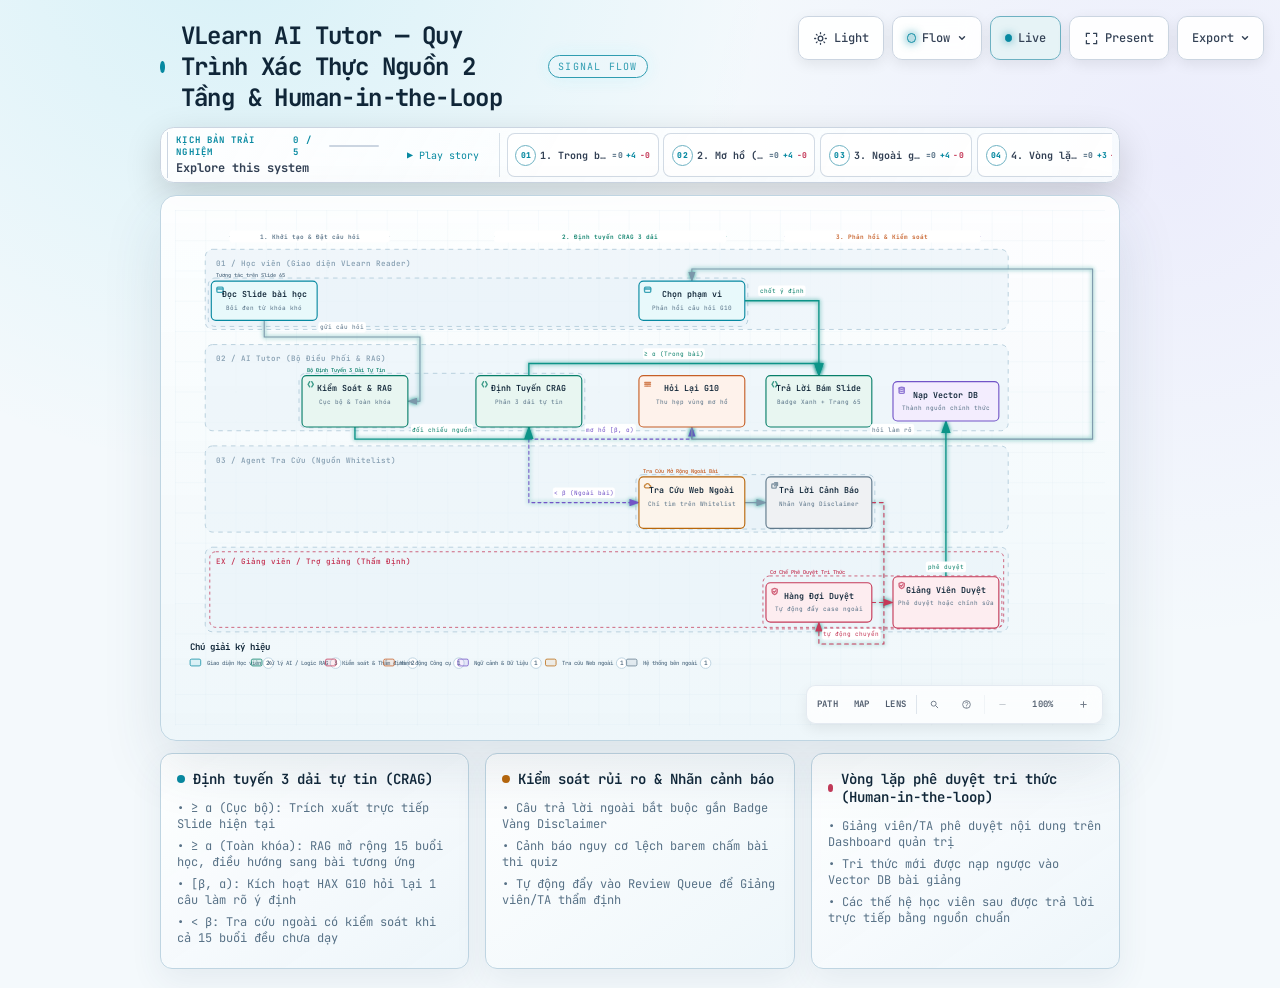
==== commit 7ddd4d22: "feat: support hierarchical cross-lecture routing and complete CP2 submission package" ====
--- a/codebase/vlearn-workflow.html
+++ b/codebase/vlearn-workflow.html
@@ -4959,7 +4959,7 @@
       </div>
     </div>
 
-    <script id="archify-guided-views-data" type="application/json">[{"id":"happy-path","label":"1. Trong bài giảng (Happy Path)","focus":["student_ask","rag_guard","triband_eval","internal_ans"],"note":"RAG trúng tài liệu Slide 65, sinh câu trả lời kèm số trang và Badge Xanh xác thực."},{"id":"clarify-path","label":"2. Mơ hồ (HAX G10 Clarification)","focus":["triband_eval","clarify_g10","student_clarify","internal_ans"],"note":"Câu hỏi trong dải mơ hồ [β, α), AI hỏi lại 1 câu để thu hẹp phạm vi."},{"id":"external-path","label":"3. Ngoài giáo trình (Tool Search + Cảnh báo)","focus":["triband_eval","tool_search","external_ans","review_queue"],"note":"Thiếu căn cứ trong bài, AI tra cứu web whitelist và gắn nhãn Vàng cảnh báo chưa duyệt."},{"id":"review-loop","label":"4. Vòng lặp thẩm định (TA Phê duyệt)","focus":["review_queue","ta_review","ingest_vectordb"],"note":"Giảng viên/TA phê duyệt kiến thức ngoài, tự động nạp vào Vector DB làm giàu kho tri thức."}]</script>
+    <script id="archify-guided-views-data" type="application/json">[{"id":"happy-path","label":"1. Trong bài giảng (Happy Path)","focus":["student_ask","rag_guard","triband_eval","internal_ans"],"note":"RAG trúng tài liệu Slide 65, sinh câu trả lời kèm số trang và Badge Xanh xác thực."},{"id":"clarify-path","label":"2. Mơ hồ (HAX G10 Clarification)","focus":["triband_eval","clarify_g10","student_clarify","internal_ans"],"note":"Câu hỏi trong dải mơ hồ [β, α), AI hỏi lại 1 câu để thu hẹp phạm vi."},{"id":"external-path","label":"3. Ngoài giáo trình (Tool Search + Cảnh báo)","focus":["triband_eval","tool_search","external_ans","review_queue"],"note":"Thiếu căn cứ trong bài, AI tra cứu web whitelist và gắn nhãn Vàng cảnh báo chưa duyệt."},{"id":"review-loop","label":"4. Vòng lặp thẩm định (TA Phê duyệt)","focus":["review_queue","ta_review","ingest_vectordb"],"note":"Giảng viên/TA phê duyệt kiến thức ngoài, tự động nạp vào Vector DB làm giàu kho tri thức."},{"id":"cross-path","label":"5. Bài khác trong khóa (Cross-Lecture)","focus":["student_ask","rag_guard","triband_eval","internal_ans"],"note":"RAG mở rộng ra toàn bộ 15 buổi của khóa học (Global Course Corpus), tránh báo động giả ra ngoài mạng."}]</script>
 
     <script id="archify-i18n-data" type="application/json">{"locale":"en","messages":{"viewer.kind.frontend":"Frontend","viewer.kind.backend":"Backend","viewer.kind.database":"Database","viewer.kind.cloud":"Cloud","viewer.kind.security":"Security","viewer.kind.messagebus":"Message bus","viewer.kind.external":"External","viewer.kind.neutral":"Neutral","viewer.kind.node":"Node","viewer.kind.start":"Start","viewer.kind.active":"Active","viewer.kind.waiting":"Waiting","viewer.kind.decision":"Decision","viewer.kind.success":"Success","viewer.kind.failure":"Failure","viewer.toolbar.actions":"Diagram actions","viewer.theme.toggle.title":"Toggle theme (T)","viewer.theme.toggle":"Toggle color theme","viewer.theme.dark":"Dark","viewer.theme.light":"Light","viewer.preset.choose.title":"Choose visual style (S cycles)","viewer.preset.choose":"Choose visual style","viewer.preset.style":"Style","viewer.preset.menu":"Visual style","viewer.preset.identity":"Visual identity","viewer.preset.cycles":"S cycles","viewer.preset.classic":"Classic","viewer.preset.classic.short":"Classic","viewer.preset.classic.hint":"Stable technical default","viewer.preset.flow":"Signal Flow","viewer.preset.flow.short":"Flow","viewer.preset.flow.hint":"Motion-forward presentation","viewer.preset.blueprint":"Blueprint","viewer.preset.blueprint.hint":"Engineering review","viewer.preset.editorial":"Editorial","viewer.preset.editorial.hint":"Publication and launch notes","viewer.preset.badge.signalFlow":"SIGNAL FLOW","viewer.preset.badge.blueprint":"BLUEPRINT / REV 01","viewer.preset.badge.editorial":"EDITORIAL / FIELD NOTE","viewer.preset.badge.editorialPlate":"ARCHIFY / PLATE 04","viewer.preset.current":"Visual style: {style}. Choose visual style","viewer.motion.live":"Live","viewer.motion.still":"Still","viewer.motion.pause":"Pause motion","viewer.motion.resume":"Resume motion","viewer.motion.reduced":"Motion paused by reduced-motion preference","viewer.motion.hidden":"Motion paused while this page is hidden","viewer.motion.yielding":"Pause motion; currently yielding to {owner}","viewer.motion.yielding.title":"Live preview enabled · yielding to {owner}","viewer.owner.story":"the guided story","viewer.owner.chapter":"the active chapter","viewer.owner.chapterPreview":"the chapter delta preview","viewer.owner.handoff":"the chapter handoff","viewer.owner.route":"Route Probe","viewer.owner.lens":"Semantic Lens","viewer.owner.relationship":"Relationship Preview","viewer.owner.intent":"Intent Trace","viewer.owner.focus":"semantic focus","viewer.owner.legend":"legend preview","viewer.owner.reader":"reader interaction","viewer.present.enter":"Enter presentation stage","viewer.present.enter.title":"Presentation stage (F)","viewer.present.exit":"Exit presentation stage","viewer.present.exit.title":"Exit presentation stage (F or Escape)","viewer.present.present":"Present","viewer.present.exit.label":"Exit","viewer.export.button":"Export","viewer.export.button.title":"Export diagram (E)","viewer.export.diagram":"Export diagram","viewer.export.menu":"Export","viewer.export.subtitle":"Portable, clean outputs","viewer.export.share":"Share","viewer.export.shareCard":"Share Card","viewer.export.routeShareCard":"Route Share Card","viewer.export.reachShareCard":"Reach Share Card","viewer.export.copyShareCard":"Copy Share Card","viewer.export.copyDiagram":"Copy diagram","viewer.export.clipboardPng":"Sao chép PNG vào bộ nhớ tạm","viewer.export.raster":"Raster images","viewer.export.image":"Image","viewer.export.lossless":"Lossless image","viewer.export.compact":"Compact image","viewer.export.modern":"Modern image","viewer.export.vectorMotion":"Vector and motion","viewer.export.vectorMotion.heading":"Vector \u0026 motion","viewer.export.editable":"Editable vector","viewer.export.motion6s":"6s motion","viewer.export.unsupported":"Not supported by this browser","viewer.export.clipboardUnsupported":"Clipboard image write not supported by this browser","viewer.export.clipboardUnsupported.period":"Clipboard image write not supported by this browser.","viewer.export.clipboardUnsupported.short":"Clipboard image write not supported in this browser.","viewer.export.motionUnavailable":"Motion capture unavailable in this browser","viewer.export.webmUnavailable":"WebM unavailable in this browser","viewer.export.failed":"Export failed: {message}","viewer.export.unknownVariant":"Unknown Share Card variant: {variant}","viewer.export.routeRequired":"Trace a route before exporting a Route Share Card","viewer.export.reachRequired":"Trace authored reach before exporting a Reach Share Card","viewer.export.unknown":"unknown","viewer.export.routeFailed":"Route Share Card export failed: {message}","viewer.export.reachFailed":"Reach Share Card export failed: {message}","viewer.export.copyFailed":"Copy failed: {message}","viewer.export.copiedPng":"Copied Sao chép PNG vào bộ nhớ tạm","viewer.export.copiedShare":"Copied Share Card","viewer.export.downloadedShare":"Downloaded Share Card","viewer.export.downloadedRoute":"Downloaded Route Share Card","viewer.export.downloadedReach":"Downloaded Reach Share Card","viewer.export.downloadedWebm":"Downloaded WebM","viewer.export.recording":"Recording 6 seconds of motion…","viewer.export.card.routeSummary.one":"Route: {source} → {target} · {count} directed hop","viewer.export.card.routeSummary.other":"Route: {source} → {target} · {count} directed hops","viewer.export.card.reachSummary":"Authored {direction} from {origin} · {nodes} · {links} · max {hops}","viewer.export.card.node.one":"{count} node","viewer.export.card.node.other":"{count} nodes","viewer.export.card.link.one":"{count} link","viewer.export.card.link.other":"{count} links","viewer.export.card.hop.one":"{count} hop","viewer.export.card.hop.other":"{count} hops","viewer.export.card.routeBadge":"ARCHIFY · ROUTE · {hops}","viewer.export.card.reachBadge":"ARCHIFY · {direction} REACH","viewer.export.card.defaultBadge":"ARCHIFY · {preset} · {theme}","viewer.export.direction.upstream":"Upstream","viewer.export.direction.downstream":"Downstream","viewer.export.error.canvasUnavailable":"Canvas unavailable for {label}","viewer.export.error.contextUnavailable":"2D canvas context unavailable for {label}","viewer.export.error.toBlobUnavailable":"canvas.toBlob unavailable for {label}","viewer.export.error.toBlobNull":"canvas.toBlob returned no data for {label}","viewer.export.error.variantsCombined":"Share Card variants cannot be combined","viewer.export.error.viewerState":"Share Card export could not remove temporary viewer state","viewer.export.error.routeState":"Route Card export could not preserve the resolved route safely","viewer.export.error.reachState":"Reach Card export could not preserve authored reach safely","viewer.export.error.webmRequirements":"WebM motion export requires a trace animation and browser MediaRecorder support","viewer.export.error.mediaRecorder":"MediaRecorder failed","viewer.export.error.emptyWebm":"MediaRecorder produced an empty WebM","viewer.export.error.webmBackground":"SVG background could not be loaded for WebM export","viewer.guided.region":"Guided diagram views","viewer.guided.previous":"Kịch bản trước","viewer.guided.previous.title":"Kịch bản trước ([)","viewer.guided.next":"Kịch bản sau","viewer.guided.next.title":"Kịch bản sau (])","viewer.guided.views":"Guided views","viewer.guided.explore":"Explore this system","viewer.guided.intro":"Step through curated paths without changing the source diagram.","viewer.guided.trail":"Story trail","viewer.guided.beat":"Beat","viewer.guided.nextBeat":"Next","viewer.guided.play":"Play guided story","viewer.guided.play.title":"Play guided story (P)","viewer.guided.pause":"Pause guided story","viewer.guided.pause.title":"Pause guided story (P)","viewer.guided.replay":"Replay guided story","viewer.guided.replay.title":"Replay guided story (P)","viewer.guided.playStory":"Play story","viewer.guided.pauseStory":"Pause","viewer.guided.replayStory":"Replay story","viewer.guided.motionUnavailable":"Story playback unavailable while motion is Still","viewer.guided.enableMotion":"Switch motion to Live to play the guided story","viewer.guided.selectBeatLink":"Select a Story Beat to copy its exact link","viewer.guided.copyMoment":"Copy moment","viewer.guided.momentCopied":"Moment link copied","viewer.guided.momentCopyFailed":"Could not copy story moment link","viewer.guided.copied":"Copied","viewer.guided.copyFailed":"Copy failed","viewer.guided.showAll":"Show all","viewer.guided.showAll.aria":"Show entire diagram","viewer.guided.chapters":"Story chapters","viewer.guided.storyTrail":"Story trail for {label}: {count} beats","viewer.guided.chapter.open":"Open chapter {index} of {total}: {label}, {count} stops","viewer.guided.chapter.current":"Current chapter {index} of {total}: {label}, {count} stops","viewer.guided.chapter.selectedNodes":"{count} selected nodes","viewer.guided.chapter.stops":"{count} stops","viewer.guided.chapter.stop.one":"{count} stop","viewer.guided.chapter.stop.other":"{count} stops","viewer.guided.chapter.current.title":"{label} — current chapter, {count} stops","viewer.guided.chapter.delta.expanded":"{stay} stay, {enter} enter, {leave} leave","viewer.guided.chapter.delta.aria":"Open chapter {index} of {total}: {label}. Chapter focus delta: {delta}","viewer.guided.chapter.delta.title":"{label} — {delta} chapter focus","viewer.guided.handoff":"{from} → {to} · via {label}","viewer.guided.share.chapter":"Chapter {index} / {total}","viewer.guided.share.initial":"Chapter 01 / 01","viewer.guided.share.default":"Guided chapter","viewer.guided.state.ready":"Ready","viewer.guided.state.playing":"Playing","viewer.guided.state.settled":"Settled","viewer.guided.state.paused":"Paused","viewer.guided.state.pinned":"Pinned","viewer.guided.state.still":"Still","viewer.guided.share.step":"Step {index} / {total} · {label}","viewer.guided.share.staticMoment":"{step} · Static moment","viewer.guided.share.complete":"{count} steps complete · {note}","viewer.guided.share.settled":"Path settled for reading.","viewer.guided.share.staticPath":"{count} steps · Static path","viewer.guided.share.ready":"{count} steps · Ready","viewer.guided.share.aria":"{state} chapter {index} of {total}: {label}. {beat}. {route}","viewer.guided.beat.start":"Beat {index} / {total} · {label} · starting point","viewer.guided.beat.forward":"Beat {index} / {total} · {from} → {to}","viewer.guided.beat.reverse":"Beat {index} / {total} · {from} → {to} · reverse authored link","viewer.guided.beat.multiple":"Beat {index} / {total} · {from} ⇄ {to} · {count} authored links","viewer.guided.beat.group":"Beat {index} / {total} · {from} · {to} · grouped · no direct link","viewer.guided.beat.aria.prefix":"Story beat {index} of {total}: {label}. ","viewer.guided.beat.aria.start":"Starting point.","viewer.guided.beat.aria.forward":"From {from} through one authored forward relationship.","viewer.guided.beat.aria.reverse":"From {from}; the authored relationship points from {to} to {from}.","viewer.guided.beat.aria.multiple":"From {from} through {count} authored relationships; shown without arbitrary motion.","viewer.guided.beat.aria.group":"Grouped from {from} with no direct authored relationship.","viewer.guided.caption.start":"Starting point","viewer.guided.caption.grouped":"Grouped transition · no direct authored link","viewer.guided.caption.more":" +{count} more","viewer.guided.caption.reverse":"Reverse authored relationship","viewer.guided.caption.relationships":"{count} authored relationships","viewer.guided.caption.relationship":"Authored relationship","viewer.guided.caption.direction":"authored direction: {from} → {to}","viewer.guided.caption.starting":"Authored starting point","viewer.guided.beatLink":"Copy link to current story moment: Beat {index} of {total}: {label}","viewer.guided.noStory":"This diagram has no authored guided story.","viewer.guide.eyebrow":"Diagram guide","viewer.guide.close":"Close diagram guide","viewer.guide.inspecting":"Inspecting compiled semantics","viewer.guide.actions":"Diagram exploration actions","viewer.guide.find":"Find any node","viewer.guide.find.hint":"Search labels, responsibilities, kinds, and stable IDs.","viewer.guide.route":"Trace a route","viewer.guide.route.aria":"Trace a directed route","viewer.guide.route.hint":"Ask how two semantic nodes connect in authored direction.","viewer.guide.map":"See the whole system","viewer.guide.map.hint":"Open Semantic Radar with a live viewport and stable nodes.","viewer.guide.lens":"Compare semantic kinds","viewer.guide.lens.hint":"Count roles, reveal their traffic, and compare direct authored links.","viewer.guide.story":"Play the guided story","viewer.guide.story.hint":"Walk the authored chapters and real relationships.","viewer.guide.present":"Enter Presentation Stage","viewer.guide.present.hint":"Give the live diagram the viewport without changing export.","viewer.guide.shortcuts":"Additional keyboard shortcuts","viewer.guide.shortcut.export":"Export","viewer.guide.shortcut.theme":"Theme","viewer.guide.shortcut.style":"Style","viewer.guide.shortcut.reset":"Reset","viewer.guide.shortcut.zoomIn":"Zoom in","viewer.guide.shortcut.zoomOut":"Zoom out","viewer.guide.shortcut.close":"Close","viewer.guide.facts":"{nodes} · {relationships} · {views}","viewer.guide.fact.node.one":"{count} semantic node","viewer.guide.fact.node.other":"{count} semantic nodes","viewer.guide.fact.relationship.one":"{count} relationship","viewer.guide.fact.relationship.other":"{count} relationships","viewer.guide.fact.view.one":"{count} guided view","viewer.guide.fact.view.other":"{count} guided views","viewer.guide.story.available.one":"Walk {count} authored chapter and its real relationships.","viewer.guide.story.available.other":"Walk {count} authored chapters and their real relationships.","viewer.guide.story.unavailable":"No authored guided story in this diagram.","viewer.guide.open":"Open diagram guide","viewer.guide.noStory":"This diagram has no authored guided story.","viewer.finder.title":"Find a node","viewer.finder.close":"Close node finder","viewer.finder.placeholder":"Search labels or IDs","viewer.finder.search":"Search diagram nodes","viewer.finder.results":"Diagram nodes","viewer.finder.empty":"No matching nodes","viewer.finder.result.focus":"Focus {label}","viewer.finder.result.routeStart":"Choose {label} as route start","viewer.finder.result.routeTarget":"Choose {label} as route destination, {links}","viewer.finder.status.empty":"No matching nodes","viewer.finder.status.count.one":"{count} matching node","viewer.finder.status.count.other":"{count} matching nodes","viewer.finder.noun.nodes":"nodes","viewer.finder.link.one":"{count} link","viewer.finder.link.other":"{count} links","viewer.finder.result.focus.one":"Focus {label}, {count} related connection","viewer.finder.result.focus.other":"Focus {label}, {count} related connections","viewer.finder.status.filtered":"{visible} of {available} {noun}","viewer.finder.status.all":"{available} {noun}","viewer.passport.eyebrow":"Semantic passport","viewer.passport.metadata":"Node metadata","viewer.passport.evidence":"Verified source evidence","viewer.passport.verified":"Verified source","viewer.passport.reach":"Authored reach","viewer.passport.reach.trace":"Trace authored reachability","viewer.passport.upstream":"Upstream","viewer.passport.downstream":"Downstream","viewer.passport.upstream.trace":"Trace upstream authored reachability","viewer.passport.downstream.trace":"Trace downstream authored reachability","viewer.passport.close":"Close semantic passport","viewer.passport.copy":"Copy link","viewer.passport.copy.focus":"Copy link to focused node","viewer.passport.relations":"Relations","viewer.passport.relations.show":"Show connected relationships","viewer.passport.relations.hide":"Hide connected relationships","viewer.passport.relations.list":"Connected relationships","viewer.passport.copyRelation":"Copy relation","viewer.passport.copyNode":"Copy node","viewer.passport.copyPinned":"Copy link to pinned relationship","viewer.passport.copySource":"Copy link to source node","viewer.passport.copy.focused.success":"Focused node link copied","viewer.passport.copy.pinned.success":"Pinned relationship link copied","viewer.passport.copy.focused.failed":"Could not copy focused node link","viewer.passport.copy.pinned.failed":"Could not copy pinned relationship link","viewer.passport.relationship.none":"No connected relationships","viewer.passport.relationship.count.one":"{count} relation","viewer.passport.relationship.count.other":"{count} relations","viewer.passport.relationship.show.one":"Show {count} connected relationship","viewer.passport.relationship.show.other":"Show {count} connected relationships","viewer.passport.relationship.summary":"{out} outgoing · {in} incoming{loops}","viewer.passport.relationship.loops":" · {count} loop","viewer.passport.relationship.explorer":"Direct relationship explorer","viewer.passport.relationship.help":"Use arrow keys to explore relationships. Press Enter or Space to pin details; Escape clears.","viewer.passport.relationship.loopsBack":"loops back","viewer.passport.relationship.connectsTo":"connects to","viewer.passport.relationship.connectsFrom":"connects from","viewer.passport.relationship.pinned":"Pinned relationship · {from} → {to} · {label}","viewer.passport.relationship.inspect":"Inspect relationship {index} of {total}: {from} to {to}, {label}. Press Enter for details.","viewer.passport.relationship.group.out":"Outgoing","viewer.passport.relationship.group.in":"Incoming","viewer.passport.relationship.group.loop":"Self loops","viewer.passport.relationship.row":"{group}: {relationship}, {neighbor}","viewer.passport.relationship.direction.out":"OUT →","viewer.passport.relationship.direction.in":"← IN","viewer.passport.relationship.direction.loop":"LOOP","viewer.passport.sourceCount.one":"{count} verified source reference","viewer.passport.sourceCount.other":"{count} verified source references","viewer.passport.sourceMarker":"SRC","viewer.passport.beacon.one":"{count} verified source; focus this node to inspect","viewer.passport.beacon.other":"{count} verified sources; focus this node to inspect","viewer.passport.repository.open":"Open verified repository revision {revision}","viewer.passport.source.open":"Open verified source {path} at revision {revision}","viewer.passport.source.openLink":"Open ↗","viewer.passport.reach.upstream.one":"Trace {count} upstream authored node","viewer.passport.reach.upstream.other":"Trace {count} upstream authored nodes","viewer.passport.reach.downstream.one":"Trace {count} downstream authored node","viewer.passport.reach.downstream.other":"Trace {count} downstream authored nodes","viewer.passport.reach.noUpstream":"No upstream authored nodes","viewer.passport.reach.noDownstream":"No downstream authored nodes","viewer.passport.reach.status":"{direction} · {nodes} nodes · {links} links · max {hops} hops","viewer.route.eyebrow":"Route probe","viewer.route.start":"Choose a start node","viewer.route.start.find":"Find start","viewer.route.start.find.aria":"Find a route start","viewer.route.copy":"Copy link","viewer.route.copy.aria":"Copy link to traced route","viewer.route.clear":"Clear","viewer.route.clear.aria":"Clear route probe","viewer.route.traced":"Traced route","viewer.route.pickTwo":"Pick two semantic nodes on the diagram","viewer.route.pickOne":"Pick a semantic node on the diagram","viewer.route.controls":"Route journey controls","viewer.route.previous":"Previous route position","viewer.route.play":"Play route journey","viewer.route.pause":"Pause route journey","viewer.route.replay":"Replay route journey","viewer.route.next":"Next route position","viewer.route.journey":"Journey","viewer.route.pause.label":"Pause","viewer.route.replay.label":"Replay","viewer.route.overview":"Overview","viewer.route.overview.aria":"Show complete route overview","viewer.route.instructions":"Choose the source, then the destination. Direction matters.","viewer.route.destination":"Choose a destination from {label}","viewer.route.destination.find":"Find target","viewer.route.destination.find.aria":"Find a reachable route destination","viewer.route.differentDestination":"Choose a different destination","viewer.route.distinct":"A route needs two distinct semantic nodes.","viewer.route.unreachable":"No directed route to {label}","viewer.route.unreachable.detail":"{target} is not reachable from {source}. Pick a highlighted destination.","viewer.route.start.instructions":"Select the source. The next step will reveal only directed destinations.","viewer.route.copy.success":"Traced route link copied","viewer.route.copy.failed":"Could not copy traced route link","viewer.route.position":"Route position {index} of {total}: {label}","viewer.route.step":"Step {index} of {total} · {phase} · {label}","viewer.route.motionRequired":"Automatic journey requires Live motion","viewer.route.trigger.clear":"Clear traced route","viewer.route.overview.status":"{nodes} · {hops} · shortest authored route","viewer.route.overview.node.one":"{count} node","viewer.route.overview.node.other":"{count} nodes","viewer.route.overview.hop.one":"{count} directed hop","viewer.route.overview.hop.other":"{count} directed hops","viewer.route.phase.playing":"Playing","viewer.route.phase.complete":"Complete","viewer.route.phase.inspecting":"Inspecting","viewer.route.destination.count.one":"{count} directed destination available. Pick a highlighted node.","viewer.route.destination.count.other":"{count} directed destinations available. Pick a highlighted node.","viewer.route.noOutgoing":"No outgoing route starts here. Clear and choose another source.","viewer.route.result.title":"{source} to {target}","viewer.route.finder.source.title":"Choose route start","viewer.route.finder.source.placeholder":"Search route sources","viewer.route.finder.source.empty":"No matching route sources","viewer.route.finder.source.results":"Nodes that can start a route","viewer.route.finder.source.noun":"route sources","viewer.route.finder.source.badge":"start","viewer.route.finder.target.title":"Destination from {label}","viewer.route.finder.target.placeholder":"Search reachable destinations","viewer.route.finder.target.empty":"No matching reachable destinations","viewer.route.finder.target.results":"Reachable route destinations","viewer.route.finder.target.noun":"reachable destinations","viewer.route.hop.one":"{count} hop","viewer.route.hop.other":"{count} hops","viewer.lens.eyebrow":"Semantic lens","viewer.lens.title":"Compare system roles","viewer.lens.close":"Close semantic lens","viewer.lens.instruction":"Choose up to two semantic kinds. One reveals its real traffic; two compare only direct authored relationships.","viewer.lens.kinds":"Semantic kinds","viewer.lens.choose":"Choose a kind to inspect its nodes and touching relationships.","viewer.lens.copy":"Copy link to semantic lens","viewer.lens.clear":"Clear semantic lens","viewer.lens.open":"Open semantic lens","viewer.lens.openActive":"Open active semantic lens","viewer.lens.legend":"Semantic legend","viewer.lens.legend.inspect.one":"Inspect {label}, {count} node","viewer.lens.legend.inspect.other":"Inspect {label}, {count} nodes","viewer.lens.kind.count.one":"{label}, {count} node","viewer.lens.kind.count.other":"{label}, {count} nodes","viewer.lens.compare.one":"{first} → {second}: {forward} · {second} → {first}: {reverse} · {count} direct relationship","viewer.lens.compare.other":"{first} → {second}: {forward} · {second} → {first}: {reverse} · {count} direct relationships","viewer.lens.single":"{nodes} · {relationships} · connected peers remain visible","viewer.lens.node.one":"{count} {label} node","viewer.lens.node.other":"{count} {label} nodes","viewer.lens.relationship.one":"{count} touching relationship","viewer.lens.relationship.other":"{count} touching relationships","viewer.radar.title":"Semantic radar","viewer.radar.building":"Building overview","viewer.radar.openFull":"Open full semantic radar","viewer.radar.open":"Open radar","viewer.radar.close":"Close semantic radar","viewer.radar.surface":"Diagram overview. Click a node to focus it, or use arrow keys to pan.","viewer.radar.click":"Click node","viewer.radar.drag":"Drag to pan","viewer.radar.space":"Semantic radar needs more MAP space.","viewer.radar.nodes":"Semantic diagram radar nodes","viewer.radar.focus":"Focus {label} from Semantic Radar","viewer.radar.status":"{count} nodes · {viewport}","viewer.radar.fullMap":"{count} nodes · full map","viewer.radar.compacted":"Radar compacted to avoid covering the Semantic Passport or MAP controls.","viewer.radar.cancelWaiting":"Cancel semantic radar waiting for more MAP space","viewer.radar.needsSpace":"Semantic radar needs more visible MAP space","viewer.radar.viewport.full":"full map","viewer.radar.viewport.width":"{percent}% width","viewer.radar.viewport.scale":"{percent}% viewport","viewer.nav.controls":"Diagram view controls","viewer.nav.route":"Trace a directed route","viewer.nav.route.title":"Trace route (R)","viewer.nav.route.short":"PATH","viewer.nav.radar":"Open semantic radar","viewer.nav.radar.title":"Semantic radar (M)","viewer.nav.radar.short":"MAP","viewer.nav.lens":"Open semantic lens","viewer.nav.lens.title":"Semantic lens (L)","viewer.nav.lens.short":"LENS","viewer.nav.find":"Find a node","viewer.nav.find.title":"Find a node (/)","viewer.nav.guide":"Open diagram guide","viewer.nav.guide.title":"Diagram guide (?)","viewer.nav.zoomOut":"Zoom out","viewer.nav.zoomOut.title":"Zoom out (-)","viewer.nav.reset":"Reset diagram view","viewer.nav.reset.title":"Reset view (0)","viewer.nav.read":"READ","viewer.nav.zoomIn":"Zoom in","viewer.nav.zoomIn.title":"Zoom in (+)","viewer.nav.camera":"{hint}. Reset diagram view","viewer.nav.camera.title":"{semantic}{hint} · reset view (0)","viewer.nav.camera.semantic":"Semantic camera active · ","viewer.nav.level.map":"MAP","viewer.nav.level.read":"READ","viewer.nav.level.full":"FULL","viewer.nav.level.auto":"AUTO","viewer.nav.detail.map":"Zoom in to reveal relationship labels and node context","viewer.nav.detail.read":"Zoom in again to reveal tags and annotations","viewer.nav.detail.full":"Full diagram detail","viewer.intent.summary":"{label}. {out} outgoing, {in} incoming{loops}. {total} connections. Press Enter for details.","viewer.intent.loops":", {count} self loop","viewer.common.copied":"Copied","viewer.common.copyFailed":"Copy failed","viewer.common.copyLink":"Copy link","viewer.common.clear":"Clear","viewer.common.close":"Close"}}</script>
     <div class="guided-views no-print" id="guided-views" hidden aria-label="Guided diagram views">
@@ -5078,8 +5078,8 @@
         <path data-edge-from="ta_review" data-edge-to="ingest_vectordb" data-edge-label="phê duyệt" data-edge-key="10" data-edge-id="e_ta_ingest" data-composition-points="1019.6,485;1019.6,279" d="M 1019.6 485 L 1019.6 279" class="a-emphasis" data-animate="edge" style="--step:12" stroke-width="1.8" marker-end="url(#arrowhead-emphasis)"/>
 
         <!-- Nodes -->
-        <g id="node-student_ask" data-node-id="student_ask" data-node-label="Chọn Slide 65" tabindex="0" role="button" aria-label="Focus Chọn Slide 65, Bôi đen hoặc bấm nút AI, Học viên (Giao diện VLearn Reader) › Tương tác trên Slide 65 › 1. Khởi tạo &amp; Đặt câu hỏi" aria-pressed="false" data-node-kind="frontend" data-node-sublabel="Bôi đen hoặc bấm nút AI" data-node-context="Học viên (Giao diện VLearn Reader) › Tương tác trên Slide 65 › 1. Khởi tạo &amp; Đặt câu hỏi">
-          <title>Chọn Slide 65 · Bôi đen hoặc bấm nút AI · Học viên (Giao diện VLearn Reader) › Tương tác trên Slide 65 › 1. Khởi tạo &amp; Đặt câu hỏi</title>
+        <g id="node-student_ask" data-node-id="student_ask" data-node-label="Đọc Slide bài học" tabindex="0" role="button" aria-label="Focus Đọc Slide bài học, Bôi đen từ khóa khó, Học viên (Giao diện VLearn Reader) › Tương tác trên Slide 65 › 1. Khởi tạo &amp; Đặt câu hỏi" aria-pressed="false" data-node-kind="frontend" data-node-sublabel="Bôi đen từ khóa khó" data-node-context="Học viên (Giao diện VLearn Reader) › Tương tác trên Slide 65 › 1. Khởi tạo &amp; Đặt câu hỏi">
+          <title>Đọc Slide bài học · Bôi đen từ khóa khó · Học viên (Giao diện VLearn Reader) › Tương tác trên Slide 65 › 1. Khởi tạo &amp; Đặt câu hỏi</title>
           <rect x="48" y="94" width="140" height="52" rx="6" class="c-mask"/>
           <rect x="48" y="94" width="140" height="52" rx="6" class="c-frontend" data-animate="node" style="--step:0" stroke-width="1.5"/>
           <g aria-hidden="true" data-semantic-sigil="frontend" class="semantic-sigil s-frontend" transform="translate(54 100) scale(0.6875)">
@@ -5088,8 +5088,8 @@
             <circle cx="4.1" cy="4.8" r=".7" class="sigil-fill"/>
             <circle cx="6.3" cy="4.8" r=".7" class="sigil-fill"/>
           </g>
-          <text data-node-label="" data-detail-anchor="" x="118" y="115" class="t-primary" font-size="11" font-weight="600" text-anchor="middle">Chọn Slide 65</text>
-          <text data-detail="context" x="118" y="132" class="t-muted" font-size="8" text-anchor="middle">Bôi đen hoặc bấm nút AI</text>
+          <text data-node-label="" data-detail-anchor="" x="118" y="115" class="t-primary" font-size="11" font-weight="600" text-anchor="middle">Đọc Slide bài học</text>
+          <text data-detail="context" x="118" y="132" class="t-muted" font-size="8" text-anchor="middle">Bôi đen từ khóa khó</text>
         </g>
 
         <g id="node-student_clarify" data-node-id="student_clarify" data-node-label="Chọn phạm vi" tabindex="0" role="button" aria-label="Focus Chọn phạm vi, Phản hồi câu hỏi G10, Học viên (Giao diện VLearn Reader) › Tương tác trên Slide 65 › 2. Định tuyến CRAG 3 dải" aria-pressed="false" data-node-kind="frontend" data-node-sublabel="Phản hồi câu hỏi G10" data-node-context="Học viên (Giao diện VLearn Reader) › Tương tác trên Slide 65 › 2. Định tuyến CRAG 3 dải">
@@ -5106,16 +5106,16 @@
           <text data-detail="context" x="683.6" y="132" class="t-muted" font-size="8" text-anchor="middle">Phản hồi câu hỏi G10</text>
         </g>
 
-        <g id="node-rag_guard" data-node-id="rag_guard" data-node-label="Kiểm Soát &amp; RAG" tabindex="0" role="button" aria-label="Focus Kiểm Soát &amp; RAG, Đối chiếu Slide Day 1, AI Tutor (Bộ Điều Phối &amp; RAG) › Bộ Định Tuyến 3 Dải Tự Tin › 1. Khởi tạo &amp; Đặt câu hỏi" aria-pressed="false" data-node-kind="backend" data-node-sublabel="Đối chiếu Slide Day 1" data-node-tag="Chống gian lận" data-node-context="AI Tutor (Bộ Điều Phối &amp; RAG) › Bộ Định Tuyến 3 Dải Tự Tin › 1. Khởi tạo &amp; Đặt câu hỏi">
-          <title>Kiểm Soát &amp; RAG · Đối chiếu Slide Day 1 · AI Tutor (Bộ Điều Phối &amp; RAG) › Bộ Định Tuyến 3 Dải Tự Tin › 1. Khởi tạo &amp; Đặt câu hỏi · Chống gian lận</title>
+        <g id="node-rag_guard" data-node-id="rag_guard" data-node-label="Kiểm Soát &amp; RAG" tabindex="0" role="button" aria-label="Focus Kiểm Soát &amp; RAG, Cục bộ &amp; Toàn khóa, AI Tutor (Bộ Điều Phối &amp; RAG) › Bộ Định Tuyến 3 Dải Tự Tin › 1. Khởi tạo &amp; Đặt câu hỏi" aria-pressed="false" data-node-kind="backend" data-node-sublabel="Cục bộ &amp; Toàn khóa" data-node-tag="Day 1 - Day 15" data-node-context="AI Tutor (Bộ Điều Phối &amp; RAG) › Bộ Định Tuyến 3 Dải Tự Tin › 1. Khởi tạo &amp; Đặt câu hỏi">
+          <title>Kiểm Soát &amp; RAG · Cục bộ &amp; Toàn khóa · AI Tutor (Bộ Điều Phối &amp; RAG) › Bộ Định Tuyến 3 Dải Tự Tin › 1. Khởi tạo &amp; Đặt câu hỏi · Day 1 - Day 15</title>
           <rect x="168" y="219" width="140" height="68" rx="6" class="c-mask"/>
           <rect x="168" y="219" width="140" height="68" rx="6" class="c-backend" data-animate="node" style="--step:1" stroke-width="1.5"/>
           <g aria-hidden="true" data-semantic-sigil="backend" class="semantic-sigil s-backend" transform="translate(174 225) scale(0.6875)">
             <path d="M6 3 3 8l3 5M10 3l3 5-3 5"/>
           </g>
           <text data-node-label="" data-detail-anchor="" x="238" y="240" class="t-primary" font-size="11" font-weight="600" text-anchor="middle">Kiểm Soát &amp; RAG</text>
-          <text data-detail="context" x="238" y="257" class="t-muted" font-size="8" text-anchor="middle">Đối chiếu Slide Day 1</text>
-        <text data-detail="fine" x="238" y="275" class="t-backend" font-size="7" text-anchor="middle">Chống gian lận</text>
+          <text data-detail="context" x="238" y="257" class="t-muted" font-size="8" text-anchor="middle">Cục bộ &amp; Toàn khóa</text>
+        <text data-detail="fine" x="238" y="275" class="t-backend" font-size="7" text-anchor="middle">Day 1 - Day 15</text>
         </g>
 
         <g id="node-triband_eval" data-node-id="triband_eval" data-node-label="Định Tuyến CRAG" tabindex="0" role="button" aria-label="Focus Định Tuyến CRAG, Phân 3 dải tự tin, AI Tutor (Bộ Điều Phối &amp; RAG) › Bộ Định Tuyến 3 Dải Tự Tin › 2. Định tuyến CRAG 3 dải" aria-pressed="false" data-node-kind="backend" data-node-sublabel="Phân 3 dải tự tin" data-node-tag="Ngưỡng α &amp; β" data-node-context="AI Tutor (Bộ Điều Phối &amp; RAG) › Bộ Định Tuyến 3 Dải Tự Tin › 2. Định tuyến CRAG 3 dải">
@@ -5483,9 +5483,10 @@
           <h3>Định tuyến 3 dải tự tin (CRAG)</h3>
         </div>
         <ul>
-          <li>&bull; ≥ α: Trích xuất trực tiếp Slide 65 kèm số trang xác thực</li>
+          <li>&bull; ≥ α (Cục bộ): Trích xuất trực tiếp Slide hiện tại</li>
+          <li>&bull; ≥ α (Toàn khóa): RAG mở rộng 15 buổi học, điều hướng sang bài tương ứng</li>
           <li>&bull; [β, α): Kích hoạt HAX G10 hỏi lại 1 câu làm rõ ý định</li>
-          <li>&bull; &lt; β: Tra cứu ngoài có kiểm soát theo Whitelist học thuật</li>
+          <li>&bull; &lt; β: Tra cứu ngoài có kiểm soát khi cả 15 buổi đều chưa dạy</li>
         </ul>
       </div>
 
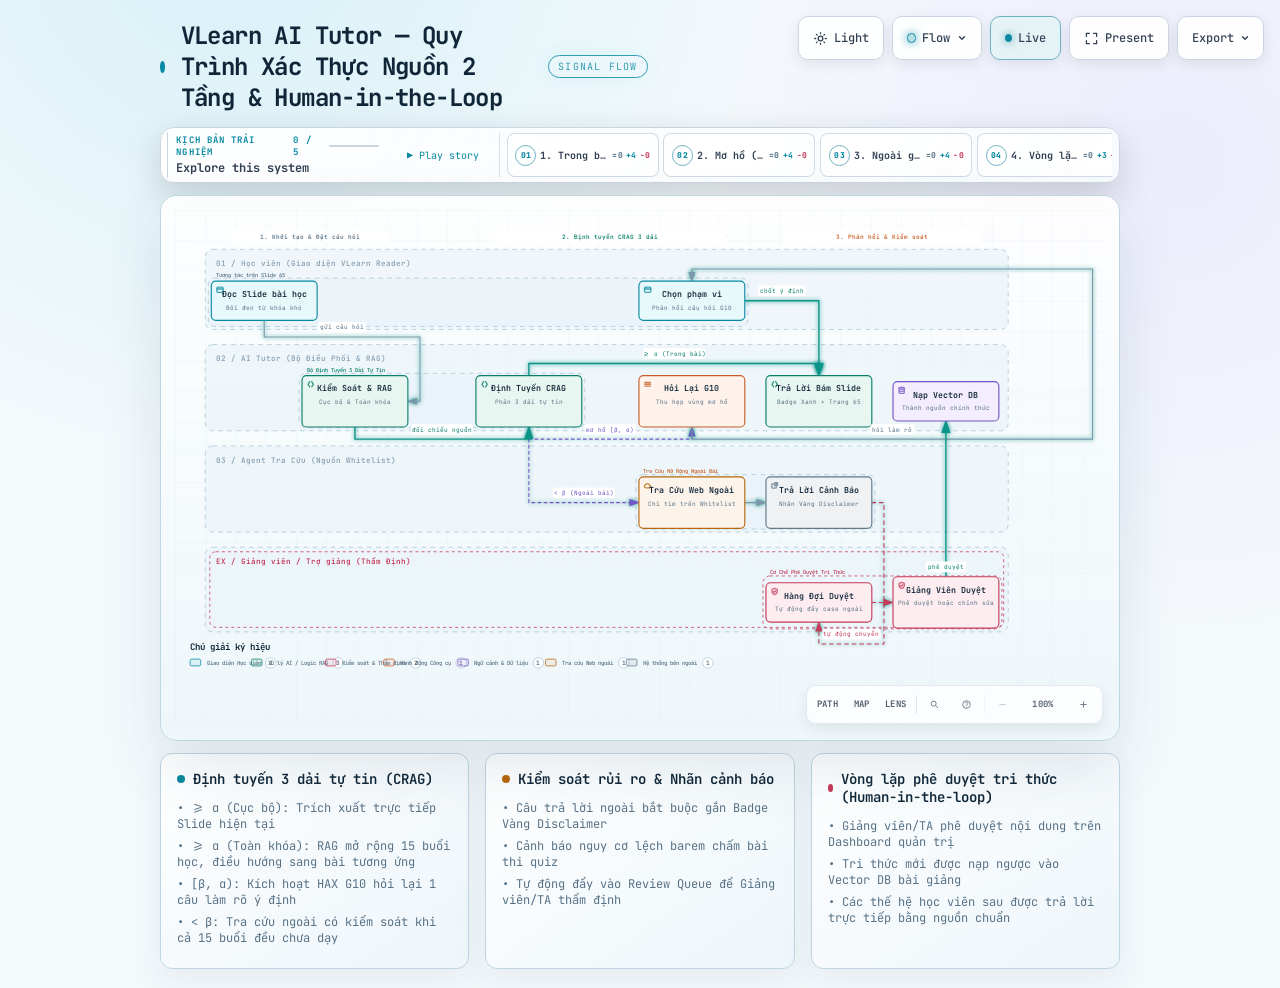
==== commit e89a168b: "fix: embed standalone styles into workflow SVG to fix black preview and finalize CP2 flowchart" ====
--- a/codebase/vlearn-workflow.html
+++ b/codebase/vlearn-workflow.html
@@ -5067,7 +5067,7 @@
         <!-- Edge paths -->
         <path data-edge-from="student_ask" data-edge-to="rag_guard" data-edge-label="gửi câu hỏi" data-edge-key="0" data-edge-id="e_ask_rag" data-composition-points="118,146;118,168;324,168;324,253;308,253" d="M 118 146 L 118 168 L 324 168 L 324 253 L 308 253" class="a-default" data-animate="edge" style="--step:0" stroke-width="1.4" marker-end="url(#arrowhead)"/>
         <path data-edge-from="triband_eval" data-edge-to="clarify_g10" data-edge-label="mơ hồ [β, α)" data-edge-key="1" data-edge-id="e_eval_clarify" data-composition-points="468,287;468,303;683.6,303;683.6,287" d="M 468 287 L 468 303 L 683.6 303 L 683.6 287" class="a-dashed" data-animate="edge" style="--step:5" stroke-width="1.4" marker-end="url(#arrowhead-dashed)"/>
-        <path data-edge-from="triband_eval" data-edge-to="internal_ans" data-edge-label="≥ α (Trong bài)" data-edge-key="2" data-edge-id="e_eval_internal" data-composition-points="468,219;468,203;851.6,203;851.6,219" d="M 468 219 L 468 203 L 851.6 203 L 851.6 219" class="a-emphasis" data-animate="edge" style="--step:2" stroke-width="1.8" marker-end="url(#arrowhead-emphasis)"/>
+        <path data-edge-from="triband_eval" data-edge-to="internal_ans" data-edge-label=">= α (Trong bài)" data-edge-key="2" data-edge-id="e_eval_internal" data-composition-points="468,219;468,203;851.6,203;851.6,219" d="M 468 219 L 468 203 L 851.6 203 L 851.6 219" class="a-emphasis" data-animate="edge" style="--step:2" stroke-width="1.8" marker-end="url(#arrowhead-emphasis)"/>
         <path data-edge-from="triband_eval" data-edge-to="tool_search" data-edge-label="&lt; β (Ngoài bài)" data-edge-key="3" data-edge-id="e_eval_search" data-composition-points="468,287;468,387;613.6,387" d="M 468 287 L 468 387 L 613.6 387" class="a-dashed" data-animate="edge" style="--step:7" stroke-width="1.4" marker-end="url(#arrowhead-dashed)"/>
         <path data-edge-from="external_ans" data-edge-to="review_queue" data-edge-label="tự động chuyển" data-edge-key="4" data-edge-id="e_external_queue" data-composition-points="921.6,387;937.6,387;937.6,574;851.6,574;851.6,545" d="M 921.6 387 L 937.6 387 L 937.6 574 L 851.6 574 L 851.6 545" class="a-security" data-animate="edge" style="--step:8" stroke-width="1.4" marker-end="url(#arrowhead-security)"/>
         <path data-edge-from="clarify_g10" data-edge-to="student_clarify" data-edge-label="hỏi làm rõ" data-edge-key="5" data-edge-id="e_g10_student" data-composition-points="683.6,287;683.6,303;1213.601,303;1213.601,78;683.6,78;683.6,94" d="M 683.6 287 L 683.6 303 L 1213.601 303 L 1213.601 78 L 683.6 78 L 683.6 94" class="a-default" data-animate="edge" style="--step:9" stroke-width="1.4" marker-end="url(#arrowhead)"/>
@@ -5228,9 +5228,9 @@
           <rect x="542" y="283" width="67.6" height="14" rx="3" class="c-mask"/>
           <text x="575.8" y="293" class="t-database" font-size="8" text-anchor="middle">mơ hồ [β, α)</text>
         </g>
-        <g data-detail="context" data-edge-from="triband_eval" data-edge-to="internal_ans" data-edge-label="≥ α (Trong bài)" data-edge-key="2" data-edge-id="e_eval_internal">
+        <g data-detail="context" data-edge-from="triband_eval" data-edge-to="internal_ans" data-edge-label=">= α (Trong bài)" data-edge-key="2" data-edge-id="e_eval_internal">
           <rect x="618.8" y="183" width="82" height="14" rx="3" class="c-mask"/>
-          <text x="659.8" y="193" class="t-backend" font-size="8" text-anchor="middle">≥ α (Trong bài)</text>
+          <text x="659.8" y="193" class="t-backend" font-size="8" text-anchor="middle">>= α (Trong bài)</text>
         </g>
         <g data-detail="context" data-edge-from="triband_eval" data-edge-to="tool_search" data-edge-label="&lt; β (Ngoài bài)" data-edge-key="3" data-edge-id="e_eval_search">
           <rect x="499.79999999999995" y="367" width="82" height="14" rx="3" class="c-mask"/>
@@ -5483,8 +5483,8 @@
           <h3>Định tuyến 3 dải tự tin (CRAG)</h3>
         </div>
         <ul>
-          <li>&bull; ≥ α (Cục bộ): Trích xuất trực tiếp Slide hiện tại</li>
-          <li>&bull; ≥ α (Toàn khóa): RAG mở rộng 15 buổi học, điều hướng sang bài tương ứng</li>
+          <li>&bull; >= α (Cục bộ): Trích xuất trực tiếp Slide hiện tại</li>
+          <li>&bull; >= α (Toàn khóa): RAG mở rộng 15 buổi học, điều hướng sang bài tương ứng</li>
           <li>&bull; [β, α): Kích hoạt HAX G10 hỏi lại 1 câu làm rõ ý định</li>
           <li>&bull; &lt; β: Tra cứu ngoài có kiểm soát khi cả 15 buổi đều chưa dạy</li>
         </ul>
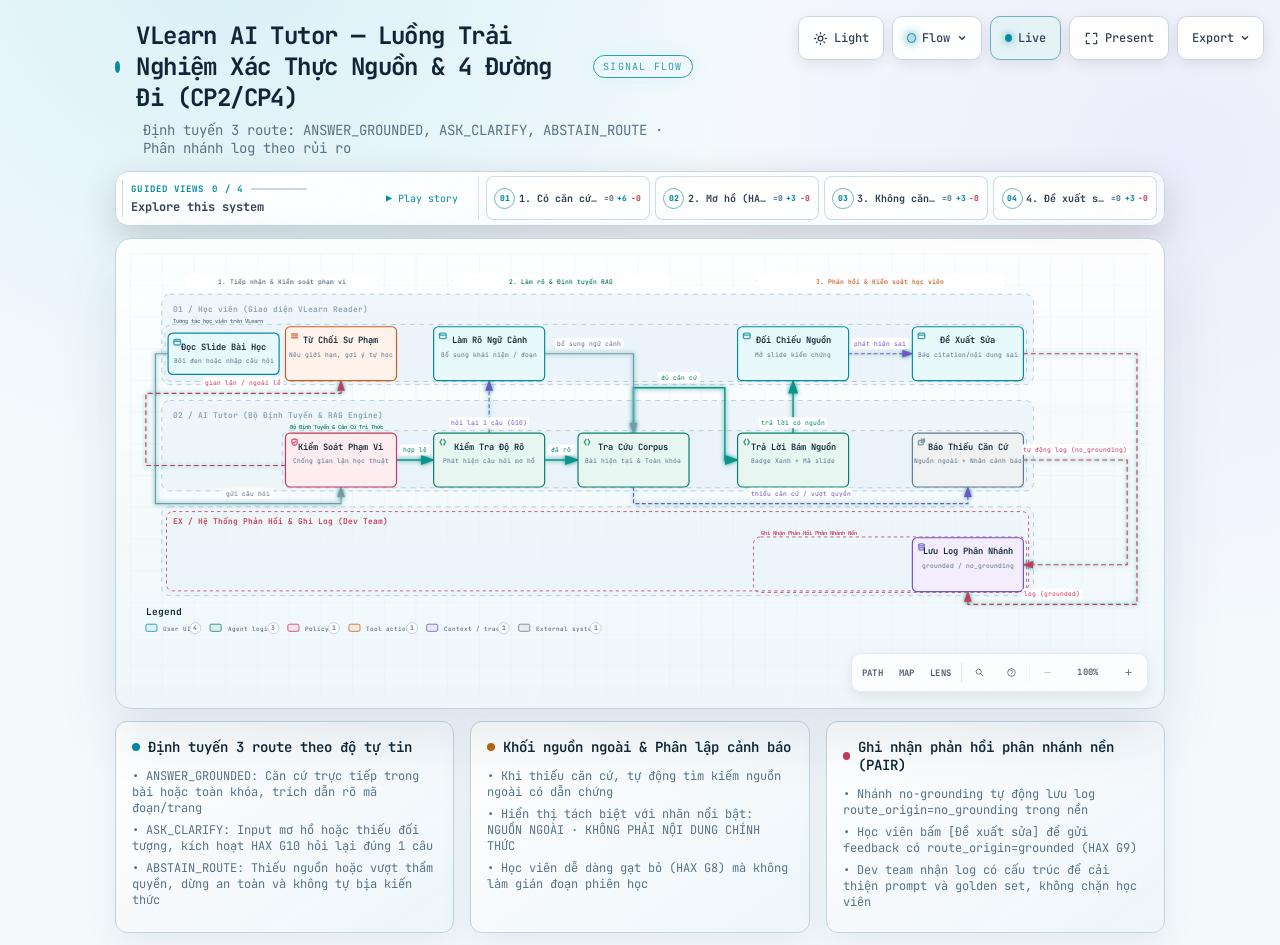
==== commit fc93c5fe: "docs: finalize spec.md, freeze quality bar for CP4 and render workflow diagram with archify" ====
--- a/codebase/vlearn-workflow.html
+++ b/codebase/vlearn-workflow.html
@@ -1,10 +1,10 @@
 <!DOCTYPE html>
-<html lang="vi" data-theme="dark" data-preset="signal-flow">
+<html lang="en" data-theme="dark" data-preset="signal-flow">
 <head>
   <meta charset="UTF-8">
   <meta name="viewport" content="width=device-width, initial-scale=1.0">
   <meta name="generator" content="archify 2.17.0-dev.1">
-  <title>VLearn AI Tutor — Quy Trình Xác Thực Nguồn 2 Tầng &amp; Human-in-the-Loop Diagram</title>
+  <title>VLearn AI Tutor — Luồng Trải Nghiệm Xác Thực Nguồn &amp; 4 Đường Đi (CP2/CP4) Diagram</title>
   <script>
     // Resolve the theme before first paint so light-preference users don't
     // see a dark flash. The toolbar script below re-applies with UI state.
@@ -4858,7 +4858,7 @@
             aria-label="Toggle color theme"
             aria-pressed="false">
       <span id="theme-icon" class="toolbar-icon" aria-hidden="true"></span>
-      <span id="theme-label">Tối</span>
+      <span id="theme-label">Dark</span>
     </button>
     <div class="preset-wrap">
       <button id="btn-preset" type="button"
@@ -4869,29 +4869,29 @@
               aria-controls="preset-menu"
               aria-keyshortcuts="S">
         <span class="preset-control-mark" aria-hidden="true"></span>
-        <span id="preset-label">Giao diện</span>
+        <span id="preset-label">Style</span>
         <span class="toolbar-icon toolbar-chevron" aria-hidden="true"></span>
       </button>
       <div class="preset-menu" id="preset-menu" role="menu" aria-label="Visual style">
         <div class="preset-menu-heading" role="presentation"><span>Visual identity</span><span>S cycles</span></div>
         <button class="preset-option" data-preset-value="classic" type="button" role="menuitemradio" aria-checked="false" tabindex="-1">
           <span class="preset-option-swatch classic" aria-hidden="true"></span>
-          <span class="preset-option-copy"><strong>Mặc định</strong><small>Bố cục kỹ thuật chuẩn</small></span>
+          <span class="preset-option-copy"><strong>Classic</strong><small>Stable technical default</small></span>
           <span class="preset-option-check" aria-hidden="true"></span>
         </button>
         <button class="preset-option" data-preset-value="signal-flow" type="button" role="menuitemradio" aria-checked="false" tabindex="-1">
           <span class="preset-option-swatch signal-flow" aria-hidden="true"></span>
-          <span class="preset-option-copy"><strong>Dòng tín hiệu</strong><small>Trình diễn luồng chuyển động</small></span>
+          <span class="preset-option-copy"><strong>Signal Flow</strong><small>Motion-forward presentation</small></span>
           <span class="preset-option-check" aria-hidden="true"></span>
         </button>
         <button class="preset-option" data-preset-value="blueprint" type="button" role="menuitemradio" aria-checked="false" tabindex="-1">
           <span class="preset-option-swatch blueprint" aria-hidden="true"></span>
-          <span class="preset-option-copy"><strong>Bản thiết kế</strong><small>Thẩm định kỹ thuật</small></span>
+          <span class="preset-option-copy"><strong>Blueprint</strong><small>Engineering review</small></span>
           <span class="preset-option-check" aria-hidden="true"></span>
         </button>
         <button class="preset-option" data-preset-value="editorial" type="button" role="menuitemradio" aria-checked="false" tabindex="-1">
           <span class="preset-option-swatch editorial" aria-hidden="true"></span>
-          <span class="preset-option-copy"><strong>Xuất bản</strong><small>Ghi chú phát hành</small></span>
+          <span class="preset-option-copy"><strong>Editorial</strong><small>Publication and launch notes</small></span>
           <span class="preset-option-check" aria-hidden="true"></span>
         </button>
       </div>
@@ -4901,14 +4901,14 @@
             aria-label="Pause motion"
             aria-pressed="true">
       <span class="motion-control-dot" aria-hidden="true"></span>
-      <span id="motion-label">Chuyển động</span>
+      <span id="motion-label">Live</span>
     </button>
     <button id="btn-present" type="button"
             title="Presentation stage (F)"
             aria-label="Enter presentation stage"
             aria-pressed="false">
       <span id="present-icon" class="toolbar-icon" aria-hidden="true"></span>
-      <span id="present-label">Trình chiếu</span>
+      <span id="present-label">Present</span>
     </button>
     <div class="export-wrap">
       <button id="btn-export" type="button"
@@ -4926,22 +4926,22 @@
         </div>
         <div class="export-menu-section" role="group" aria-label="Share">
           <span class="export-menu-heading" aria-hidden="true">Share</span>
-          <button data-format="share-card" type="button" role="menuitem" tabindex="-1"><span class="export-item-copy"><strong>Thẻ chia sẻ</strong><small class="hint">1200&times;630 PNG</small></span></button>
-          <button data-action="route-share-card" type="button" role="menuitem" tabindex="-1" hidden disabled><span class="export-item-copy"><strong>Thẻ chia sẻ luồng</strong><small class="hint">1200&times;630 PNG</small></span></button>
-          <button data-action="reach-share-card" type="button" role="menuitem" tabindex="-1" hidden disabled><span class="export-item-copy"><strong>Thẻ chia sẻ đầy đủ</strong><small class="hint">1200&times;630 PNG</small></span></button>
-          <button data-action="copy-share-card" type="button" role="menuitem" tabindex="-1"><span class="export-item-copy"><strong>Sao chép thẻ ảnh</strong><small class="hint">Sao chép PNG vào bộ nhớ tạm</small></span></button>
-          <button data-action="copy" type="button" role="menuitem" tabindex="-1"><span class="export-item-copy"><strong>Sao chép ảnh sơ đồ</strong><small class="hint">Sao chép PNG vào bộ nhớ tạm</small></span></button>
+          <button data-format="share-card" type="button" role="menuitem" tabindex="-1"><span class="export-item-copy"><strong>Share Card</strong><small class="hint">1200&times;630 PNG</small></span></button>
+          <button data-action="route-share-card" type="button" role="menuitem" tabindex="-1" hidden disabled><span class="export-item-copy"><strong>Route Share Card</strong><small class="hint">1200&times;630 PNG</small></span></button>
+          <button data-action="reach-share-card" type="button" role="menuitem" tabindex="-1" hidden disabled><span class="export-item-copy"><strong>Reach Share Card</strong><small class="hint">1200&times;630 PNG</small></span></button>
+          <button data-action="copy-share-card" type="button" role="menuitem" tabindex="-1"><span class="export-item-copy"><strong>Copy Share Card</strong><small class="hint">PNG to clipboard</small></span></button>
+          <button data-action="copy" type="button" role="menuitem" tabindex="-1"><span class="export-item-copy"><strong>Copy diagram</strong><small class="hint">PNG to clipboard</small></span></button>
         </div>
         <div class="export-menu-section" role="group" aria-label="Raster images">
           <span class="export-menu-heading" aria-hidden="true">Image</span>
-          <button data-format="png" type="button" role="menuitem" tabindex="-1"><span class="export-item-copy"><strong>PNG</strong><small class="hint">Ảnh không nén (PNG)</small></span></button>
-          <button data-format="jpeg" type="button" role="menuitem" tabindex="-1"><span class="export-item-copy"><strong>JPEG</strong><small class="hint">Ảnh nén gọn (JPEG)</small></span></button>
-          <button data-format="webp" type="button" role="menuitem" tabindex="-1"><span class="export-item-copy"><strong>WebP</strong><small class="hint">Ảnh WebP</small></span></button>
+          <button data-format="png" type="button" role="menuitem" tabindex="-1"><span class="export-item-copy"><strong>PNG</strong><small class="hint">Lossless image</small></span></button>
+          <button data-format="jpeg" type="button" role="menuitem" tabindex="-1"><span class="export-item-copy"><strong>JPEG</strong><small class="hint">Compact image</small></span></button>
+          <button data-format="webp" type="button" role="menuitem" tabindex="-1"><span class="export-item-copy"><strong>WebP</strong><small class="hint">Modern image</small></span></button>
         </div>
         <div class="export-menu-section" role="group" aria-label="Vector and motion">
           <span class="export-menu-heading" aria-hidden="true">Vector &amp; motion</span>
-          <button data-format="svg" type="button" role="menuitem" tabindex="-1"><span class="export-item-copy"><strong>SVG</strong><small class="hint">Vector chỉnh sửa (SVG)</small></span></button>
-          <button data-format="webm" type="button" role="menuitem" tabindex="-1"><span class="export-item-copy"><strong>WebM</strong><small class="hint">Video 6s chuyển động</small></span></button>
+          <button data-format="svg" type="button" role="menuitem" tabindex="-1"><span class="export-item-copy"><strong>SVG</strong><small class="hint">Editable vector</small></span></button>
+          <button data-format="webm" type="button" role="menuitem" tabindex="-1"><span class="export-item-copy"><strong>WebM</strong><small class="hint">6s motion</small></span></button>
         </div>
       </div>
     </div>
@@ -4955,18 +4955,19 @@
            data-preset-badge-blueprint="BLUEPRINT / REV 01"
            data-preset-badge-editorial="EDITORIAL / FIELD NOTE">
         <div class="pulse-dot"></div>
-        <h1>VLearn AI Tutor — Quy Trình Xác Thực Nguồn 2 Tầng &amp; Human-in-the-Loop</h1>
+        <h1>VLearn AI Tutor — Luồng Trải Nghiệm Xác Thực Nguồn &amp; 4 Đường Đi (CP2/CP4)</h1>
       </div>
+      <p class="subtitle">Định tuyến 3 route: ANSWER_GROUNDED, ASK_CLARIFY, ABSTAIN_ROUTE · Phân nhánh log theo rủi ro</p>
     </div>
 
-    <script id="archify-guided-views-data" type="application/json">[{"id":"happy-path","label":"1. Trong bài giảng (Happy Path)","focus":["student_ask","rag_guard","triband_eval","internal_ans"],"note":"RAG trúng tài liệu Slide 65, sinh câu trả lời kèm số trang và Badge Xanh xác thực."},{"id":"clarify-path","label":"2. Mơ hồ (HAX G10 Clarification)","focus":["triband_eval","clarify_g10","student_clarify","internal_ans"],"note":"Câu hỏi trong dải mơ hồ [β, α), AI hỏi lại 1 câu để thu hẹp phạm vi."},{"id":"external-path","label":"3. Ngoài giáo trình (Tool Search + Cảnh báo)","focus":["triband_eval","tool_search","external_ans","review_queue"],"note":"Thiếu căn cứ trong bài, AI tra cứu web whitelist và gắn nhãn Vàng cảnh báo chưa duyệt."},{"id":"review-loop","label":"4. Vòng lặp thẩm định (TA Phê duyệt)","focus":["review_queue","ta_review","ingest_vectordb"],"note":"Giảng viên/TA phê duyệt kiến thức ngoài, tự động nạp vào Vector DB làm giàu kho tri thức."},{"id":"cross-path","label":"5. Bài khác trong khóa (Cross-Lecture)","focus":["student_ask","rag_guard","triband_eval","internal_ans"],"note":"RAG mở rộng ra toàn bộ 15 buổi của khóa học (Global Course Corpus), tránh báo động giả ra ngoài mạng."}]</script>
-
-    <script id="archify-i18n-data" type="application/json">{"locale":"en","messages":{"viewer.kind.frontend":"Frontend","viewer.kind.backend":"Backend","viewer.kind.database":"Database","viewer.kind.cloud":"Cloud","viewer.kind.security":"Security","viewer.kind.messagebus":"Message bus","viewer.kind.external":"External","viewer.kind.neutral":"Neutral","viewer.kind.node":"Node","viewer.kind.start":"Start","viewer.kind.active":"Active","viewer.kind.waiting":"Waiting","viewer.kind.decision":"Decision","viewer.kind.success":"Success","viewer.kind.failure":"Failure","viewer.toolbar.actions":"Diagram actions","viewer.theme.toggle.title":"Toggle theme (T)","viewer.theme.toggle":"Toggle color theme","viewer.theme.dark":"Dark","viewer.theme.light":"Light","viewer.preset.choose.title":"Choose visual style (S cycles)","viewer.preset.choose":"Choose visual style","viewer.preset.style":"Style","viewer.preset.menu":"Visual style","viewer.preset.identity":"Visual identity","viewer.preset.cycles":"S cycles","viewer.preset.classic":"Classic","viewer.preset.classic.short":"Classic","viewer.preset.classic.hint":"Stable technical default","viewer.preset.flow":"Signal Flow","viewer.preset.flow.short":"Flow","viewer.preset.flow.hint":"Motion-forward presentation","viewer.preset.blueprint":"Blueprint","viewer.preset.blueprint.hint":"Engineering review","viewer.preset.editorial":"Editorial","viewer.preset.editorial.hint":"Publication and launch notes","viewer.preset.badge.signalFlow":"SIGNAL FLOW","viewer.preset.badge.blueprint":"BLUEPRINT / REV 01","viewer.preset.badge.editorial":"EDITORIAL / FIELD NOTE","viewer.preset.badge.editorialPlate":"ARCHIFY / PLATE 04","viewer.preset.current":"Visual style: {style}. Choose visual style","viewer.motion.live":"Live","viewer.motion.still":"Still","viewer.motion.pause":"Pause motion","viewer.motion.resume":"Resume motion","viewer.motion.reduced":"Motion paused by reduced-motion preference","viewer.motion.hidden":"Motion paused while this page is hidden","viewer.motion.yielding":"Pause motion; currently yielding to {owner}","viewer.motion.yielding.title":"Live preview enabled · yielding to {owner}","viewer.owner.story":"the guided story","viewer.owner.chapter":"the active chapter","viewer.owner.chapterPreview":"the chapter delta preview","viewer.owner.handoff":"the chapter handoff","viewer.owner.route":"Route Probe","viewer.owner.lens":"Semantic Lens","viewer.owner.relationship":"Relationship Preview","viewer.owner.intent":"Intent Trace","viewer.owner.focus":"semantic focus","viewer.owner.legend":"legend preview","viewer.owner.reader":"reader interaction","viewer.present.enter":"Enter presentation stage","viewer.present.enter.title":"Presentation stage (F)","viewer.present.exit":"Exit presentation stage","viewer.present.exit.title":"Exit presentation stage (F or Escape)","viewer.present.present":"Present","viewer.present.exit.label":"Exit","viewer.export.button":"Export","viewer.export.button.title":"Export diagram (E)","viewer.export.diagram":"Export diagram","viewer.export.menu":"Export","viewer.export.subtitle":"Portable, clean outputs","viewer.export.share":"Share","viewer.export.shareCard":"Share Card","viewer.export.routeShareCard":"Route Share Card","viewer.export.reachShareCard":"Reach Share Card","viewer.export.copyShareCard":"Copy Share Card","viewer.export.copyDiagram":"Copy diagram","viewer.export.clipboardPng":"Sao chép PNG vào bộ nhớ tạm","viewer.export.raster":"Raster images","viewer.export.image":"Image","viewer.export.lossless":"Lossless image","viewer.export.compact":"Compact image","viewer.export.modern":"Modern image","viewer.export.vectorMotion":"Vector and motion","viewer.export.vectorMotion.heading":"Vector \u0026 motion","viewer.export.editable":"Editable vector","viewer.export.motion6s":"6s motion","viewer.export.unsupported":"Not supported by this browser","viewer.export.clipboardUnsupported":"Clipboard image write not supported by this browser","viewer.export.clipboardUnsupported.period":"Clipboard image write not supported by this browser.","viewer.export.clipboardUnsupported.short":"Clipboard image write not supported in this browser.","viewer.export.motionUnavailable":"Motion capture unavailable in this browser","viewer.export.webmUnavailable":"WebM unavailable in this browser","viewer.export.failed":"Export failed: {message}","viewer.export.unknownVariant":"Unknown Share Card variant: {variant}","viewer.export.routeRequired":"Trace a route before exporting a Route Share Card","viewer.export.reachRequired":"Trace authored reach before exporting a Reach Share Card","viewer.export.unknown":"unknown","viewer.export.routeFailed":"Route Share Card export failed: {message}","viewer.export.reachFailed":"Reach Share Card export failed: {message}","viewer.export.copyFailed":"Copy failed: {message}","viewer.export.copiedPng":"Copied Sao chép PNG vào bộ nhớ tạm","viewer.export.copiedShare":"Copied Share Card","viewer.export.downloadedShare":"Downloaded Share Card","viewer.export.downloadedRoute":"Downloaded Route Share Card","viewer.export.downloadedReach":"Downloaded Reach Share Card","viewer.export.downloadedWebm":"Downloaded WebM","viewer.export.recording":"Recording 6 seconds of motion…","viewer.export.card.routeSummary.one":"Route: {source} → {target} · {count} directed hop","viewer.export.card.routeSummary.other":"Route: {source} → {target} · {count} directed hops","viewer.export.card.reachSummary":"Authored {direction} from {origin} · {nodes} · {links} · max {hops}","viewer.export.card.node.one":"{count} node","viewer.export.card.node.other":"{count} nodes","viewer.export.card.link.one":"{count} link","viewer.export.card.link.other":"{count} links","viewer.export.card.hop.one":"{count} hop","viewer.export.card.hop.other":"{count} hops","viewer.export.card.routeBadge":"ARCHIFY · ROUTE · {hops}","viewer.export.card.reachBadge":"ARCHIFY · {direction} REACH","viewer.export.card.defaultBadge":"ARCHIFY · {preset} · {theme}","viewer.export.direction.upstream":"Upstream","viewer.export.direction.downstream":"Downstream","viewer.export.error.canvasUnavailable":"Canvas unavailable for {label}","viewer.export.error.contextUnavailable":"2D canvas context unavailable for {label}","viewer.export.error.toBlobUnavailable":"canvas.toBlob unavailable for {label}","viewer.export.error.toBlobNull":"canvas.toBlob returned no data for {label}","viewer.export.error.variantsCombined":"Share Card variants cannot be combined","viewer.export.error.viewerState":"Share Card export could not remove temporary viewer state","viewer.export.error.routeState":"Route Card export could not preserve the resolved route safely","viewer.export.error.reachState":"Reach Card export could not preserve authored reach safely","viewer.export.error.webmRequirements":"WebM motion export requires a trace animation and browser MediaRecorder support","viewer.export.error.mediaRecorder":"MediaRecorder failed","viewer.export.error.emptyWebm":"MediaRecorder produced an empty WebM","viewer.export.error.webmBackground":"SVG background could not be loaded for WebM export","viewer.guided.region":"Guided diagram views","viewer.guided.previous":"Kịch bản trước","viewer.guided.previous.title":"Kịch bản trước ([)","viewer.guided.next":"Kịch bản sau","viewer.guided.next.title":"Kịch bản sau (])","viewer.guided.views":"Guided views","viewer.guided.explore":"Explore this system","viewer.guided.intro":"Step through curated paths without changing the source diagram.","viewer.guided.trail":"Story trail","viewer.guided.beat":"Beat","viewer.guided.nextBeat":"Next","viewer.guided.play":"Play guided story","viewer.guided.play.title":"Play guided story (P)","viewer.guided.pause":"Pause guided story","viewer.guided.pause.title":"Pause guided story (P)","viewer.guided.replay":"Replay guided story","viewer.guided.replay.title":"Replay guided story (P)","viewer.guided.playStory":"Play story","viewer.guided.pauseStory":"Pause","viewer.guided.replayStory":"Replay story","viewer.guided.motionUnavailable":"Story playback unavailable while motion is Still","viewer.guided.enableMotion":"Switch motion to Live to play the guided story","viewer.guided.selectBeatLink":"Select a Story Beat to copy its exact link","viewer.guided.copyMoment":"Copy moment","viewer.guided.momentCopied":"Moment link copied","viewer.guided.momentCopyFailed":"Could not copy story moment link","viewer.guided.copied":"Copied","viewer.guided.copyFailed":"Copy failed","viewer.guided.showAll":"Show all","viewer.guided.showAll.aria":"Show entire diagram","viewer.guided.chapters":"Story chapters","viewer.guided.storyTrail":"Story trail for {label}: {count} beats","viewer.guided.chapter.open":"Open chapter {index} of {total}: {label}, {count} stops","viewer.guided.chapter.current":"Current chapter {index} of {total}: {label}, {count} stops","viewer.guided.chapter.selectedNodes":"{count} selected nodes","viewer.guided.chapter.stops":"{count} stops","viewer.guided.chapter.stop.one":"{count} stop","viewer.guided.chapter.stop.other":"{count} stops","viewer.guided.chapter.current.title":"{label} — current chapter, {count} stops","viewer.guided.chapter.delta.expanded":"{stay} stay, {enter} enter, {leave} leave","viewer.guided.chapter.delta.aria":"Open chapter {index} of {total}: {label}. Chapter focus delta: {delta}","viewer.guided.chapter.delta.title":"{label} — {delta} chapter focus","viewer.guided.handoff":"{from} → {to} · via {label}","viewer.guided.share.chapter":"Chapter {index} / {total}","viewer.guided.share.initial":"Chapter 01 / 01","viewer.guided.share.default":"Guided chapter","viewer.guided.state.ready":"Ready","viewer.guided.state.playing":"Playing","viewer.guided.state.settled":"Settled","viewer.guided.state.paused":"Paused","viewer.guided.state.pinned":"Pinned","viewer.guided.state.still":"Still","viewer.guided.share.step":"Step {index} / {total} · {label}","viewer.guided.share.staticMoment":"{step} · Static moment","viewer.guided.share.complete":"{count} steps complete · {note}","viewer.guided.share.settled":"Path settled for reading.","viewer.guided.share.staticPath":"{count} steps · Static path","viewer.guided.share.ready":"{count} steps · Ready","viewer.guided.share.aria":"{state} chapter {index} of {total}: {label}. {beat}. {route}","viewer.guided.beat.start":"Beat {index} / {total} · {label} · starting point","viewer.guided.beat.forward":"Beat {index} / {total} · {from} → {to}","viewer.guided.beat.reverse":"Beat {index} / {total} · {from} → {to} · reverse authored link","viewer.guided.beat.multiple":"Beat {index} / {total} · {from} ⇄ {to} · {count} authored links","viewer.guided.beat.group":"Beat {index} / {total} · {from} · {to} · grouped · no direct link","viewer.guided.beat.aria.prefix":"Story beat {index} of {total}: {label}. ","viewer.guided.beat.aria.start":"Starting point.","viewer.guided.beat.aria.forward":"From {from} through one authored forward relationship.","viewer.guided.beat.aria.reverse":"From {from}; the authored relationship points from {to} to {from}.","viewer.guided.beat.aria.multiple":"From {from} through {count} authored relationships; shown without arbitrary motion.","viewer.guided.beat.aria.group":"Grouped from {from} with no direct authored relationship.","viewer.guided.caption.start":"Starting point","viewer.guided.caption.grouped":"Grouped transition · no direct authored link","viewer.guided.caption.more":" +{count} more","viewer.guided.caption.reverse":"Reverse authored relationship","viewer.guided.caption.relationships":"{count} authored relationships","viewer.guided.caption.relationship":"Authored relationship","viewer.guided.caption.direction":"authored direction: {from} → {to}","viewer.guided.caption.starting":"Authored starting point","viewer.guided.beatLink":"Copy link to current story moment: Beat {index} of {total}: {label}","viewer.guided.noStory":"This diagram has no authored guided story.","viewer.guide.eyebrow":"Diagram guide","viewer.guide.close":"Close diagram guide","viewer.guide.inspecting":"Inspecting compiled semantics","viewer.guide.actions":"Diagram exploration actions","viewer.guide.find":"Find any node","viewer.guide.find.hint":"Search labels, responsibilities, kinds, and stable IDs.","viewer.guide.route":"Trace a route","viewer.guide.route.aria":"Trace a directed route","viewer.guide.route.hint":"Ask how two semantic nodes connect in authored direction.","viewer.guide.map":"See the whole system","viewer.guide.map.hint":"Open Semantic Radar with a live viewport and stable nodes.","viewer.guide.lens":"Compare semantic kinds","viewer.guide.lens.hint":"Count roles, reveal their traffic, and compare direct authored links.","viewer.guide.story":"Play the guided story","viewer.guide.story.hint":"Walk the authored chapters and real relationships.","viewer.guide.present":"Enter Presentation Stage","viewer.guide.present.hint":"Give the live diagram the viewport without changing export.","viewer.guide.shortcuts":"Additional keyboard shortcuts","viewer.guide.shortcut.export":"Export","viewer.guide.shortcut.theme":"Theme","viewer.guide.shortcut.style":"Style","viewer.guide.shortcut.reset":"Reset","viewer.guide.shortcut.zoomIn":"Zoom in","viewer.guide.shortcut.zoomOut":"Zoom out","viewer.guide.shortcut.close":"Close","viewer.guide.facts":"{nodes} · {relationships} · {views}","viewer.guide.fact.node.one":"{count} semantic node","viewer.guide.fact.node.other":"{count} semantic nodes","viewer.guide.fact.relationship.one":"{count} relationship","viewer.guide.fact.relationship.other":"{count} relationships","viewer.guide.fact.view.one":"{count} guided view","viewer.guide.fact.view.other":"{count} guided views","viewer.guide.story.available.one":"Walk {count} authored chapter and its real relationships.","viewer.guide.story.available.other":"Walk {count} authored chapters and their real relationships.","viewer.guide.story.unavailable":"No authored guided story in this diagram.","viewer.guide.open":"Open diagram guide","viewer.guide.noStory":"This diagram has no authored guided story.","viewer.finder.title":"Find a node","viewer.finder.close":"Close node finder","viewer.finder.placeholder":"Search labels or IDs","viewer.finder.search":"Search diagram nodes","viewer.finder.results":"Diagram nodes","viewer.finder.empty":"No matching nodes","viewer.finder.result.focus":"Focus {label}","viewer.finder.result.routeStart":"Choose {label} as route start","viewer.finder.result.routeTarget":"Choose {label} as route destination, {links}","viewer.finder.status.empty":"No matching nodes","viewer.finder.status.count.one":"{count} matching node","viewer.finder.status.count.other":"{count} matching nodes","viewer.finder.noun.nodes":"nodes","viewer.finder.link.one":"{count} link","viewer.finder.link.other":"{count} links","viewer.finder.result.focus.one":"Focus {label}, {count} related connection","viewer.finder.result.focus.other":"Focus {label}, {count} related connections","viewer.finder.status.filtered":"{visible} of {available} {noun}","viewer.finder.status.all":"{available} {noun}","viewer.passport.eyebrow":"Semantic passport","viewer.passport.metadata":"Node metadata","viewer.passport.evidence":"Verified source evidence","viewer.passport.verified":"Verified source","viewer.passport.reach":"Authored reach","viewer.passport.reach.trace":"Trace authored reachability","viewer.passport.upstream":"Upstream","viewer.passport.downstream":"Downstream","viewer.passport.upstream.trace":"Trace upstream authored reachability","viewer.passport.downstream.trace":"Trace downstream authored reachability","viewer.passport.close":"Close semantic passport","viewer.passport.copy":"Copy link","viewer.passport.copy.focus":"Copy link to focused node","viewer.passport.relations":"Relations","viewer.passport.relations.show":"Show connected relationships","viewer.passport.relations.hide":"Hide connected relationships","viewer.passport.relations.list":"Connected relationships","viewer.passport.copyRelation":"Copy relation","viewer.passport.copyNode":"Copy node","viewer.passport.copyPinned":"Copy link to pinned relationship","viewer.passport.copySource":"Copy link to source node","viewer.passport.copy.focused.success":"Focused node link copied","viewer.passport.copy.pinned.success":"Pinned relationship link copied","viewer.passport.copy.focused.failed":"Could not copy focused node link","viewer.passport.copy.pinned.failed":"Could not copy pinned relationship link","viewer.passport.relationship.none":"No connected relationships","viewer.passport.relationship.count.one":"{count} relation","viewer.passport.relationship.count.other":"{count} relations","viewer.passport.relationship.show.one":"Show {count} connected relationship","viewer.passport.relationship.show.other":"Show {count} connected relationships","viewer.passport.relationship.summary":"{out} outgoing · {in} incoming{loops}","viewer.passport.relationship.loops":" · {count} loop","viewer.passport.relationship.explorer":"Direct relationship explorer","viewer.passport.relationship.help":"Use arrow keys to explore relationships. Press Enter or Space to pin details; Escape clears.","viewer.passport.relationship.loopsBack":"loops back","viewer.passport.relationship.connectsTo":"connects to","viewer.passport.relationship.connectsFrom":"connects from","viewer.passport.relationship.pinned":"Pinned relationship · {from} → {to} · {label}","viewer.passport.relationship.inspect":"Inspect relationship {index} of {total}: {from} to {to}, {label}. Press Enter for details.","viewer.passport.relationship.group.out":"Outgoing","viewer.passport.relationship.group.in":"Incoming","viewer.passport.relationship.group.loop":"Self loops","viewer.passport.relationship.row":"{group}: {relationship}, {neighbor}","viewer.passport.relationship.direction.out":"OUT →","viewer.passport.relationship.direction.in":"← IN","viewer.passport.relationship.direction.loop":"LOOP","viewer.passport.sourceCount.one":"{count} verified source reference","viewer.passport.sourceCount.other":"{count} verified source references","viewer.passport.sourceMarker":"SRC","viewer.passport.beacon.one":"{count} verified source; focus this node to inspect","viewer.passport.beacon.other":"{count} verified sources; focus this node to inspect","viewer.passport.repository.open":"Open verified repository revision {revision}","viewer.passport.source.open":"Open verified source {path} at revision {revision}","viewer.passport.source.openLink":"Open ↗","viewer.passport.reach.upstream.one":"Trace {count} upstream authored node","viewer.passport.reach.upstream.other":"Trace {count} upstream authored nodes","viewer.passport.reach.downstream.one":"Trace {count} downstream authored node","viewer.passport.reach.downstream.other":"Trace {count} downstream authored nodes","viewer.passport.reach.noUpstream":"No upstream authored nodes","viewer.passport.reach.noDownstream":"No downstream authored nodes","viewer.passport.reach.status":"{direction} · {nodes} nodes · {links} links · max {hops} hops","viewer.route.eyebrow":"Route probe","viewer.route.start":"Choose a start node","viewer.route.start.find":"Find start","viewer.route.start.find.aria":"Find a route start","viewer.route.copy":"Copy link","viewer.route.copy.aria":"Copy link to traced route","viewer.route.clear":"Clear","viewer.route.clear.aria":"Clear route probe","viewer.route.traced":"Traced route","viewer.route.pickTwo":"Pick two semantic nodes on the diagram","viewer.route.pickOne":"Pick a semantic node on the diagram","viewer.route.controls":"Route journey controls","viewer.route.previous":"Previous route position","viewer.route.play":"Play route journey","viewer.route.pause":"Pause route journey","viewer.route.replay":"Replay route journey","viewer.route.next":"Next route position","viewer.route.journey":"Journey","viewer.route.pause.label":"Pause","viewer.route.replay.label":"Replay","viewer.route.overview":"Overview","viewer.route.overview.aria":"Show complete route overview","viewer.route.instructions":"Choose the source, then the destination. Direction matters.","viewer.route.destination":"Choose a destination from {label}","viewer.route.destination.find":"Find target","viewer.route.destination.find.aria":"Find a reachable route destination","viewer.route.differentDestination":"Choose a different destination","viewer.route.distinct":"A route needs two distinct semantic nodes.","viewer.route.unreachable":"No directed route to {label}","viewer.route.unreachable.detail":"{target} is not reachable from {source}. Pick a highlighted destination.","viewer.route.start.instructions":"Select the source. The next step will reveal only directed destinations.","viewer.route.copy.success":"Traced route link copied","viewer.route.copy.failed":"Could not copy traced route link","viewer.route.position":"Route position {index} of {total}: {label}","viewer.route.step":"Step {index} of {total} · {phase} · {label}","viewer.route.motionRequired":"Automatic journey requires Live motion","viewer.route.trigger.clear":"Clear traced route","viewer.route.overview.status":"{nodes} · {hops} · shortest authored route","viewer.route.overview.node.one":"{count} node","viewer.route.overview.node.other":"{count} nodes","viewer.route.overview.hop.one":"{count} directed hop","viewer.route.overview.hop.other":"{count} directed hops","viewer.route.phase.playing":"Playing","viewer.route.phase.complete":"Complete","viewer.route.phase.inspecting":"Inspecting","viewer.route.destination.count.one":"{count} directed destination available. Pick a highlighted node.","viewer.route.destination.count.other":"{count} directed destinations available. Pick a highlighted node.","viewer.route.noOutgoing":"No outgoing route starts here. Clear and choose another source.","viewer.route.result.title":"{source} to {target}","viewer.route.finder.source.title":"Choose route start","viewer.route.finder.source.placeholder":"Search route sources","viewer.route.finder.source.empty":"No matching route sources","viewer.route.finder.source.results":"Nodes that can start a route","viewer.route.finder.source.noun":"route sources","viewer.route.finder.source.badge":"start","viewer.route.finder.target.title":"Destination from {label}","viewer.route.finder.target.placeholder":"Search reachable destinations","viewer.route.finder.target.empty":"No matching reachable destinations","viewer.route.finder.target.results":"Reachable route destinations","viewer.route.finder.target.noun":"reachable destinations","viewer.route.hop.one":"{count} hop","viewer.route.hop.other":"{count} hops","viewer.lens.eyebrow":"Semantic lens","viewer.lens.title":"Compare system roles","viewer.lens.close":"Close semantic lens","viewer.lens.instruction":"Choose up to two semantic kinds. One reveals its real traffic; two compare only direct authored relationships.","viewer.lens.kinds":"Semantic kinds","viewer.lens.choose":"Choose a kind to inspect its nodes and touching relationships.","viewer.lens.copy":"Copy link to semantic lens","viewer.lens.clear":"Clear semantic lens","viewer.lens.open":"Open semantic lens","viewer.lens.openActive":"Open active semantic lens","viewer.lens.legend":"Semantic legend","viewer.lens.legend.inspect.one":"Inspect {label}, {count} node","viewer.lens.legend.inspect.other":"Inspect {label}, {count} nodes","viewer.lens.kind.count.one":"{label}, {count} node","viewer.lens.kind.count.other":"{label}, {count} nodes","viewer.lens.compare.one":"{first} → {second}: {forward} · {second} → {first}: {reverse} · {count} direct relationship","viewer.lens.compare.other":"{first} → {second}: {forward} · {second} → {first}: {reverse} · {count} direct relationships","viewer.lens.single":"{nodes} · {relationships} · connected peers remain visible","viewer.lens.node.one":"{count} {label} node","viewer.lens.node.other":"{count} {label} nodes","viewer.lens.relationship.one":"{count} touching relationship","viewer.lens.relationship.other":"{count} touching relationships","viewer.radar.title":"Semantic radar","viewer.radar.building":"Building overview","viewer.radar.openFull":"Open full semantic radar","viewer.radar.open":"Open radar","viewer.radar.close":"Close semantic radar","viewer.radar.surface":"Diagram overview. Click a node to focus it, or use arrow keys to pan.","viewer.radar.click":"Click node","viewer.radar.drag":"Drag to pan","viewer.radar.space":"Semantic radar needs more MAP space.","viewer.radar.nodes":"Semantic diagram radar nodes","viewer.radar.focus":"Focus {label} from Semantic Radar","viewer.radar.status":"{count} nodes · {viewport}","viewer.radar.fullMap":"{count} nodes · full map","viewer.radar.compacted":"Radar compacted to avoid covering the Semantic Passport or MAP controls.","viewer.radar.cancelWaiting":"Cancel semantic radar waiting for more MAP space","viewer.radar.needsSpace":"Semantic radar needs more visible MAP space","viewer.radar.viewport.full":"full map","viewer.radar.viewport.width":"{percent}% width","viewer.radar.viewport.scale":"{percent}% viewport","viewer.nav.controls":"Diagram view controls","viewer.nav.route":"Trace a directed route","viewer.nav.route.title":"Trace route (R)","viewer.nav.route.short":"PATH","viewer.nav.radar":"Open semantic radar","viewer.nav.radar.title":"Semantic radar (M)","viewer.nav.radar.short":"MAP","viewer.nav.lens":"Open semantic lens","viewer.nav.lens.title":"Semantic lens (L)","viewer.nav.lens.short":"LENS","viewer.nav.find":"Find a node","viewer.nav.find.title":"Find a node (/)","viewer.nav.guide":"Open diagram guide","viewer.nav.guide.title":"Diagram guide (?)","viewer.nav.zoomOut":"Zoom out","viewer.nav.zoomOut.title":"Zoom out (-)","viewer.nav.reset":"Reset diagram view","viewer.nav.reset.title":"Reset view (0)","viewer.nav.read":"READ","viewer.nav.zoomIn":"Zoom in","viewer.nav.zoomIn.title":"Zoom in (+)","viewer.nav.camera":"{hint}. Reset diagram view","viewer.nav.camera.title":"{semantic}{hint} · reset view (0)","viewer.nav.camera.semantic":"Semantic camera active · ","viewer.nav.level.map":"MAP","viewer.nav.level.read":"READ","viewer.nav.level.full":"FULL","viewer.nav.level.auto":"AUTO","viewer.nav.detail.map":"Zoom in to reveal relationship labels and node context","viewer.nav.detail.read":"Zoom in again to reveal tags and annotations","viewer.nav.detail.full":"Full diagram detail","viewer.intent.summary":"{label}. {out} outgoing, {in} incoming{loops}. {total} connections. Press Enter for details.","viewer.intent.loops":", {count} self loop","viewer.common.copied":"Copied","viewer.common.copyFailed":"Copy failed","viewer.common.copyLink":"Copy link","viewer.common.clear":"Clear","viewer.common.close":"Close"}}</script>
+    <script id="archify-guided-views-data" type="application/json">[{"id":"happy-path","label":"1. Có căn cứ (Happy Path)","focus":["student_ask","scope_guard","clarify_eval","rag_retrieve","grounded_ans","student_verify"],"note":"Input rõ ràng, có căn cứ trong tài liệu: Tutor trả lời trích dẫn số trang slide và Badge Xanh xác thực."},{"id":"clarify-path","label":"2. Mơ hồ (HAX G10 Clarification)","focus":["clarify_eval","student_clarify","rag_retrieve"],"note":"Input thiếu đối tượng hoặc mơ hồ: Tutor hỏi đúng 1 câu để thu hẹp phạm vi trước khi giải thích."},{"id":"no-grounding-path","label":"3. Không căn cứ (Abstain \u0026 Nguồn ngoài)","focus":["rag_retrieve","abstain_ans","feedback_log"],"note":"Thiếu căn cứ trong khóa học: Tutor từ chối kết luận, hiển thị nguồn ngoài có cảnh báo và tự động ghi log nền no_grounding."},{"id":"correction-path","label":"4. Đề xuất sửa (Correction)","focus":["student_verify","student_suggest","feedback_log"],"note":"Học viên phát hiện câu trả lời hoặc citation chưa chuẩn: bấm Đề xuất sửa để gửi feedback có route_origin=grounded."}]</script>
+
+    <script id="archify-i18n-data" type="application/json">{"locale":"en","messages":{"viewer.kind.frontend":"Frontend","viewer.kind.backend":"Backend","viewer.kind.database":"Database","viewer.kind.cloud":"Cloud","viewer.kind.security":"Security","viewer.kind.messagebus":"Message bus","viewer.kind.external":"External","viewer.kind.neutral":"Neutral","viewer.kind.node":"Node","viewer.kind.start":"Start","viewer.kind.active":"Active","viewer.kind.waiting":"Waiting","viewer.kind.decision":"Decision","viewer.kind.success":"Success","viewer.kind.failure":"Failure","viewer.toolbar.actions":"Diagram actions","viewer.theme.toggle.title":"Toggle theme (T)","viewer.theme.toggle":"Toggle color theme","viewer.theme.dark":"Dark","viewer.theme.light":"Light","viewer.preset.choose.title":"Choose visual style (S cycles)","viewer.preset.choose":"Choose visual style","viewer.preset.style":"Style","viewer.preset.menu":"Visual style","viewer.preset.identity":"Visual identity","viewer.preset.cycles":"S cycles","viewer.preset.classic":"Classic","viewer.preset.classic.short":"Classic","viewer.preset.classic.hint":"Stable technical default","viewer.preset.flow":"Signal Flow","viewer.preset.flow.short":"Flow","viewer.preset.flow.hint":"Motion-forward presentation","viewer.preset.blueprint":"Blueprint","viewer.preset.blueprint.hint":"Engineering review","viewer.preset.editorial":"Editorial","viewer.preset.editorial.hint":"Publication and launch notes","viewer.preset.badge.signalFlow":"SIGNAL FLOW","viewer.preset.badge.blueprint":"BLUEPRINT / REV 01","viewer.preset.badge.editorial":"EDITORIAL / FIELD NOTE","viewer.preset.badge.editorialPlate":"ARCHIFY / PLATE 04","viewer.preset.current":"Visual style: {style}. Choose visual style","viewer.motion.live":"Live","viewer.motion.still":"Still","viewer.motion.pause":"Pause motion","viewer.motion.resume":"Resume motion","viewer.motion.reduced":"Motion paused by reduced-motion preference","viewer.motion.hidden":"Motion paused while this page is hidden","viewer.motion.yielding":"Pause motion; currently yielding to {owner}","viewer.motion.yielding.title":"Live preview enabled · yielding to {owner}","viewer.owner.story":"the guided story","viewer.owner.chapter":"the active chapter","viewer.owner.chapterPreview":"the chapter delta preview","viewer.owner.handoff":"the chapter handoff","viewer.owner.route":"Route Probe","viewer.owner.lens":"Semantic Lens","viewer.owner.relationship":"Relationship Preview","viewer.owner.intent":"Intent Trace","viewer.owner.focus":"semantic focus","viewer.owner.legend":"legend preview","viewer.owner.reader":"reader interaction","viewer.present.enter":"Enter presentation stage","viewer.present.enter.title":"Presentation stage (F)","viewer.present.exit":"Exit presentation stage","viewer.present.exit.title":"Exit presentation stage (F or Escape)","viewer.present.present":"Present","viewer.present.exit.label":"Exit","viewer.export.button":"Export","viewer.export.button.title":"Export diagram (E)","viewer.export.diagram":"Export diagram","viewer.export.menu":"Export","viewer.export.subtitle":"Portable, clean outputs","viewer.export.share":"Share","viewer.export.shareCard":"Share Card","viewer.export.routeShareCard":"Route Share Card","viewer.export.reachShareCard":"Reach Share Card","viewer.export.copyShareCard":"Copy Share Card","viewer.export.copyDiagram":"Copy diagram","viewer.export.clipboardPng":"PNG to clipboard","viewer.export.raster":"Raster images","viewer.export.image":"Image","viewer.export.lossless":"Lossless image","viewer.export.compact":"Compact image","viewer.export.modern":"Modern image","viewer.export.vectorMotion":"Vector and motion","viewer.export.vectorMotion.heading":"Vector \u0026 motion","viewer.export.editable":"Editable vector","viewer.export.motion6s":"6s motion","viewer.export.unsupported":"Not supported by this browser","viewer.export.clipboardUnsupported":"Clipboard image write not supported by this browser","viewer.export.clipboardUnsupported.period":"Clipboard image write not supported by this browser.","viewer.export.clipboardUnsupported.short":"Clipboard image write not supported in this browser.","viewer.export.motionUnavailable":"Motion capture unavailable in this browser","viewer.export.webmUnavailable":"WebM unavailable in this browser","viewer.export.failed":"Export failed: {message}","viewer.export.unknownVariant":"Unknown Share Card variant: {variant}","viewer.export.routeRequired":"Trace a route before exporting a Route Share Card","viewer.export.reachRequired":"Trace authored reach before exporting a Reach Share Card","viewer.export.unknown":"unknown","viewer.export.routeFailed":"Route Share Card export failed: {message}","viewer.export.reachFailed":"Reach Share Card export failed: {message}","viewer.export.copyFailed":"Copy failed: {message}","viewer.export.copiedPng":"Copied PNG to clipboard","viewer.export.copiedShare":"Copied Share Card","viewer.export.downloadedShare":"Downloaded Share Card","viewer.export.downloadedRoute":"Downloaded Route Share Card","viewer.export.downloadedReach":"Downloaded Reach Share Card","viewer.export.downloadedWebm":"Downloaded WebM","viewer.export.recording":"Recording 6 seconds of motion…","viewer.export.card.routeSummary.one":"Route: {source} → {target} · {count} directed hop","viewer.export.card.routeSummary.other":"Route: {source} → {target} · {count} directed hops","viewer.export.card.reachSummary":"Authored {direction} from {origin} · {nodes} · {links} · max {hops}","viewer.export.card.node.one":"{count} node","viewer.export.card.node.other":"{count} nodes","viewer.export.card.link.one":"{count} link","viewer.export.card.link.other":"{count} links","viewer.export.card.hop.one":"{count} hop","viewer.export.card.hop.other":"{count} hops","viewer.export.card.routeBadge":"ARCHIFY · ROUTE · {hops}","viewer.export.card.reachBadge":"ARCHIFY · {direction} REACH","viewer.export.card.defaultBadge":"ARCHIFY · {preset} · {theme}","viewer.export.direction.upstream":"Upstream","viewer.export.direction.downstream":"Downstream","viewer.export.error.canvasUnavailable":"Canvas unavailable for {label}","viewer.export.error.contextUnavailable":"2D canvas context unavailable for {label}","viewer.export.error.toBlobUnavailable":"canvas.toBlob unavailable for {label}","viewer.export.error.toBlobNull":"canvas.toBlob returned no data for {label}","viewer.export.error.variantsCombined":"Share Card variants cannot be combined","viewer.export.error.viewerState":"Share Card export could not remove temporary viewer state","viewer.export.error.routeState":"Route Card export could not preserve the resolved route safely","viewer.export.error.reachState":"Reach Card export could not preserve authored reach safely","viewer.export.error.webmRequirements":"WebM motion export requires a trace animation and browser MediaRecorder support","viewer.export.error.mediaRecorder":"MediaRecorder failed","viewer.export.error.emptyWebm":"MediaRecorder produced an empty WebM","viewer.export.error.webmBackground":"SVG background could not be loaded for WebM export","viewer.guided.region":"Guided diagram views","viewer.guided.previous":"Previous guided view","viewer.guided.previous.title":"Previous guided view ([)","viewer.guided.next":"Next guided view","viewer.guided.next.title":"Next guided view (])","viewer.guided.views":"Guided views","viewer.guided.explore":"Explore this system","viewer.guided.intro":"Step through curated paths without changing the source diagram.","viewer.guided.trail":"Story trail","viewer.guided.beat":"Beat","viewer.guided.nextBeat":"Next","viewer.guided.play":"Play guided story","viewer.guided.play.title":"Play guided story (P)","viewer.guided.pause":"Pause guided story","viewer.guided.pause.title":"Pause guided story (P)","viewer.guided.replay":"Replay guided story","viewer.guided.replay.title":"Replay guided story (P)","viewer.guided.playStory":"Play story","viewer.guided.pauseStory":"Pause","viewer.guided.replayStory":"Replay story","viewer.guided.motionUnavailable":"Story playback unavailable while motion is Still","viewer.guided.enableMotion":"Switch motion to Live to play the guided story","viewer.guided.selectBeatLink":"Select a Story Beat to copy its exact link","viewer.guided.copyMoment":"Copy moment","viewer.guided.momentCopied":"Moment link copied","viewer.guided.momentCopyFailed":"Could not copy story moment link","viewer.guided.copied":"Copied","viewer.guided.copyFailed":"Copy failed","viewer.guided.showAll":"Show all","viewer.guided.showAll.aria":"Show entire diagram","viewer.guided.chapters":"Story chapters","viewer.guided.storyTrail":"Story trail for {label}: {count} beats","viewer.guided.chapter.open":"Open chapter {index} of {total}: {label}, {count} stops","viewer.guided.chapter.current":"Current chapter {index} of {total}: {label}, {count} stops","viewer.guided.chapter.selectedNodes":"{count} selected nodes","viewer.guided.chapter.stops":"{count} stops","viewer.guided.chapter.stop.one":"{count} stop","viewer.guided.chapter.stop.other":"{count} stops","viewer.guided.chapter.current.title":"{label} — current chapter, {count} stops","viewer.guided.chapter.delta.expanded":"{stay} stay, {enter} enter, {leave} leave","viewer.guided.chapter.delta.aria":"Open chapter {index} of {total}: {label}. Chapter focus delta: {delta}","viewer.guided.chapter.delta.title":"{label} — {delta} chapter focus","viewer.guided.handoff":"{from} → {to} · via {label}","viewer.guided.share.chapter":"Chapter {index} / {total}","viewer.guided.share.initial":"Chapter 01 / 01","viewer.guided.share.default":"Guided chapter","viewer.guided.state.ready":"Ready","viewer.guided.state.playing":"Playing","viewer.guided.state.settled":"Settled","viewer.guided.state.paused":"Paused","viewer.guided.state.pinned":"Pinned","viewer.guided.state.still":"Still","viewer.guided.share.step":"Step {index} / {total} · {label}","viewer.guided.share.staticMoment":"{step} · Static moment","viewer.guided.share.complete":"{count} steps complete · {note}","viewer.guided.share.settled":"Path settled for reading.","viewer.guided.share.staticPath":"{count} steps · Static path","viewer.guided.share.ready":"{count} steps · Ready","viewer.guided.share.aria":"{state} chapter {index} of {total}: {label}. {beat}. {route}","viewer.guided.beat.start":"Beat {index} / {total} · {label} · starting point","viewer.guided.beat.forward":"Beat {index} / {total} · {from} → {to}","viewer.guided.beat.reverse":"Beat {index} / {total} · {from} → {to} · reverse authored link","viewer.guided.beat.multiple":"Beat {index} / {total} · {from} ⇄ {to} · {count} authored links","viewer.guided.beat.group":"Beat {index} / {total} · {from} · {to} · grouped · no direct link","viewer.guided.beat.aria.prefix":"Story beat {index} of {total}: {label}. ","viewer.guided.beat.aria.start":"Starting point.","viewer.guided.beat.aria.forward":"From {from} through one authored forward relationship.","viewer.guided.beat.aria.reverse":"From {from}; the authored relationship points from {to} to {from}.","viewer.guided.beat.aria.multiple":"From {from} through {count} authored relationships; shown without arbitrary motion.","viewer.guided.beat.aria.group":"Grouped from {from} with no direct authored relationship.","viewer.guided.caption.start":"Starting point","viewer.guided.caption.grouped":"Grouped transition · no direct authored link","viewer.guided.caption.more":" +{count} more","viewer.guided.caption.reverse":"Reverse authored relationship","viewer.guided.caption.relationships":"{count} authored relationships","viewer.guided.caption.relationship":"Authored relationship","viewer.guided.caption.direction":"authored direction: {from} → {to}","viewer.guided.caption.starting":"Authored starting point","viewer.guided.beatLink":"Copy link to current story moment: Beat {index} of {total}: {label}","viewer.guided.noStory":"This diagram has no authored guided story.","viewer.guide.eyebrow":"Diagram guide","viewer.guide.close":"Close diagram guide","viewer.guide.inspecting":"Inspecting compiled semantics","viewer.guide.actions":"Diagram exploration actions","viewer.guide.find":"Find any node","viewer.guide.find.hint":"Search labels, responsibilities, kinds, and stable IDs.","viewer.guide.route":"Trace a route","viewer.guide.route.aria":"Trace a directed route","viewer.guide.route.hint":"Ask how two semantic nodes connect in authored direction.","viewer.guide.map":"See the whole system","viewer.guide.map.hint":"Open Semantic Radar with a live viewport and stable nodes.","viewer.guide.lens":"Compare semantic kinds","viewer.guide.lens.hint":"Count roles, reveal their traffic, and compare direct authored links.","viewer.guide.story":"Play the guided story","viewer.guide.story.hint":"Walk the authored chapters and real relationships.","viewer.guide.present":"Enter Presentation Stage","viewer.guide.present.hint":"Give the live diagram the viewport without changing export.","viewer.guide.shortcuts":"Additional keyboard shortcuts","viewer.guide.shortcut.export":"Export","viewer.guide.shortcut.theme":"Theme","viewer.guide.shortcut.style":"Style","viewer.guide.shortcut.reset":"Reset","viewer.guide.shortcut.zoomIn":"Zoom in","viewer.guide.shortcut.zoomOut":"Zoom out","viewer.guide.shortcut.close":"Close","viewer.guide.facts":"{nodes} · {relationships} · {views}","viewer.guide.fact.node.one":"{count} semantic node","viewer.guide.fact.node.other":"{count} semantic nodes","viewer.guide.fact.relationship.one":"{count} relationship","viewer.guide.fact.relationship.other":"{count} relationships","viewer.guide.fact.view.one":"{count} guided view","viewer.guide.fact.view.other":"{count} guided views","viewer.guide.story.available.one":"Walk {count} authored chapter and its real relationships.","viewer.guide.story.available.other":"Walk {count} authored chapters and their real relationships.","viewer.guide.story.unavailable":"No authored guided story in this diagram.","viewer.guide.open":"Open diagram guide","viewer.guide.noStory":"This diagram has no authored guided story.","viewer.finder.title":"Find a node","viewer.finder.close":"Close node finder","viewer.finder.placeholder":"Search labels or IDs","viewer.finder.search":"Search diagram nodes","viewer.finder.results":"Diagram nodes","viewer.finder.empty":"No matching nodes","viewer.finder.result.focus":"Focus {label}","viewer.finder.result.routeStart":"Choose {label} as route start","viewer.finder.result.routeTarget":"Choose {label} as route destination, {links}","viewer.finder.status.empty":"No matching nodes","viewer.finder.status.count.one":"{count} matching node","viewer.finder.status.count.other":"{count} matching nodes","viewer.finder.noun.nodes":"nodes","viewer.finder.link.one":"{count} link","viewer.finder.link.other":"{count} links","viewer.finder.result.focus.one":"Focus {label}, {count} related connection","viewer.finder.result.focus.other":"Focus {label}, {count} related connections","viewer.finder.status.filtered":"{visible} of {available} {noun}","viewer.finder.status.all":"{available} {noun}","viewer.passport.eyebrow":"Semantic passport","viewer.passport.metadata":"Node metadata","viewer.passport.evidence":"Verified source evidence","viewer.passport.verified":"Verified source","viewer.passport.reach":"Authored reach","viewer.passport.reach.trace":"Trace authored reachability","viewer.passport.upstream":"Upstream","viewer.passport.downstream":"Downstream","viewer.passport.upstream.trace":"Trace upstream authored reachability","viewer.passport.downstream.trace":"Trace downstream authored reachability","viewer.passport.close":"Close semantic passport","viewer.passport.copy":"Copy link","viewer.passport.copy.focus":"Copy link to focused node","viewer.passport.relations":"Relations","viewer.passport.relations.show":"Show connected relationships","viewer.passport.relations.hide":"Hide connected relationships","viewer.passport.relations.list":"Connected relationships","viewer.passport.copyRelation":"Copy relation","viewer.passport.copyNode":"Copy node","viewer.passport.copyPinned":"Copy link to pinned relationship","viewer.passport.copySource":"Copy link to source node","viewer.passport.copy.focused.success":"Focused node link copied","viewer.passport.copy.pinned.success":"Pinned relationship link copied","viewer.passport.copy.focused.failed":"Could not copy focused node link","viewer.passport.copy.pinned.failed":"Could not copy pinned relationship link","viewer.passport.relationship.none":"No connected relationships","viewer.passport.relationship.count.one":"{count} relation","viewer.passport.relationship.count.other":"{count} relations","viewer.passport.relationship.show.one":"Show {count} connected relationship","viewer.passport.relationship.show.other":"Show {count} connected relationships","viewer.passport.relationship.summary":"{out} outgoing · {in} incoming{loops}","viewer.passport.relationship.loops":" · {count} loop","viewer.passport.relationship.explorer":"Direct relationship explorer","viewer.passport.relationship.help":"Use arrow keys to explore relationships. Press Enter or Space to pin details; Escape clears.","viewer.passport.relationship.loopsBack":"loops back","viewer.passport.relationship.connectsTo":"connects to","viewer.passport.relationship.connectsFrom":"connects from","viewer.passport.relationship.pinned":"Pinned relationship · {from} → {to} · {label}","viewer.passport.relationship.inspect":"Inspect relationship {index} of {total}: {from} to {to}, {label}. Press Enter for details.","viewer.passport.relationship.group.out":"Outgoing","viewer.passport.relationship.group.in":"Incoming","viewer.passport.relationship.group.loop":"Self loops","viewer.passport.relationship.row":"{group}: {relationship}, {neighbor}","viewer.passport.relationship.direction.out":"OUT →","viewer.passport.relationship.direction.in":"← IN","viewer.passport.relationship.direction.loop":"LOOP","viewer.passport.sourceCount.one":"{count} verified source reference","viewer.passport.sourceCount.other":"{count} verified source references","viewer.passport.sourceMarker":"SRC","viewer.passport.beacon.one":"{count} verified source; focus this node to inspect","viewer.passport.beacon.other":"{count} verified sources; focus this node to inspect","viewer.passport.repository.open":"Open verified repository revision {revision}","viewer.passport.source.open":"Open verified source {path} at revision {revision}","viewer.passport.source.openLink":"Open ↗","viewer.passport.reach.upstream.one":"Trace {count} upstream authored node","viewer.passport.reach.upstream.other":"Trace {count} upstream authored nodes","viewer.passport.reach.downstream.one":"Trace {count} downstream authored node","viewer.passport.reach.downstream.other":"Trace {count} downstream authored nodes","viewer.passport.reach.noUpstream":"No upstream authored nodes","viewer.passport.reach.noDownstream":"No downstream authored nodes","viewer.passport.reach.status":"{direction} · {nodes} nodes · {links} links · max {hops} hops","viewer.route.eyebrow":"Route probe","viewer.route.start":"Choose a start node","viewer.route.start.find":"Find start","viewer.route.start.find.aria":"Find a route start","viewer.route.copy":"Copy link","viewer.route.copy.aria":"Copy link to traced route","viewer.route.clear":"Clear","viewer.route.clear.aria":"Clear route probe","viewer.route.traced":"Traced route","viewer.route.pickTwo":"Pick two semantic nodes on the diagram","viewer.route.pickOne":"Pick a semantic node on the diagram","viewer.route.controls":"Route journey controls","viewer.route.previous":"Previous route position","viewer.route.play":"Play route journey","viewer.route.pause":"Pause route journey","viewer.route.replay":"Replay route journey","viewer.route.next":"Next route position","viewer.route.journey":"Journey","viewer.route.pause.label":"Pause","viewer.route.replay.label":"Replay","viewer.route.overview":"Overview","viewer.route.overview.aria":"Show complete route overview","viewer.route.instructions":"Choose the source, then the destination. Direction matters.","viewer.route.destination":"Choose a destination from {label}","viewer.route.destination.find":"Find target","viewer.route.destination.find.aria":"Find a reachable route destination","viewer.route.differentDestination":"Choose a different destination","viewer.route.distinct":"A route needs two distinct semantic nodes.","viewer.route.unreachable":"No directed route to {label}","viewer.route.unreachable.detail":"{target} is not reachable from {source}. Pick a highlighted destination.","viewer.route.start.instructions":"Select the source. The next step will reveal only directed destinations.","viewer.route.copy.success":"Traced route link copied","viewer.route.copy.failed":"Could not copy traced route link","viewer.route.position":"Route position {index} of {total}: {label}","viewer.route.step":"Step {index} of {total} · {phase} · {label}","viewer.route.motionRequired":"Automatic journey requires Live motion","viewer.route.trigger.clear":"Clear traced route","viewer.route.overview.status":"{nodes} · {hops} · shortest authored route","viewer.route.overview.node.one":"{count} node","viewer.route.overview.node.other":"{count} nodes","viewer.route.overview.hop.one":"{count} directed hop","viewer.route.overview.hop.other":"{count} directed hops","viewer.route.phase.playing":"Playing","viewer.route.phase.complete":"Complete","viewer.route.phase.inspecting":"Inspecting","viewer.route.destination.count.one":"{count} directed destination available. Pick a highlighted node.","viewer.route.destination.count.other":"{count} directed destinations available. Pick a highlighted node.","viewer.route.noOutgoing":"No outgoing route starts here. Clear and choose another source.","viewer.route.result.title":"{source} to {target}","viewer.route.finder.source.title":"Choose route start","viewer.route.finder.source.placeholder":"Search route sources","viewer.route.finder.source.empty":"No matching route sources","viewer.route.finder.source.results":"Nodes that can start a route","viewer.route.finder.source.noun":"route sources","viewer.route.finder.source.badge":"start","viewer.route.finder.target.title":"Destination from {label}","viewer.route.finder.target.placeholder":"Search reachable destinations","viewer.route.finder.target.empty":"No matching reachable destinations","viewer.route.finder.target.results":"Reachable route destinations","viewer.route.finder.target.noun":"reachable destinations","viewer.route.hop.one":"{count} hop","viewer.route.hop.other":"{count} hops","viewer.lens.eyebrow":"Semantic lens","viewer.lens.title":"Compare system roles","viewer.lens.close":"Close semantic lens","viewer.lens.instruction":"Choose up to two semantic kinds. One reveals its real traffic; two compare only direct authored relationships.","viewer.lens.kinds":"Semantic kinds","viewer.lens.choose":"Choose a kind to inspect its nodes and touching relationships.","viewer.lens.copy":"Copy link to semantic lens","viewer.lens.clear":"Clear semantic lens","viewer.lens.open":"Open semantic lens","viewer.lens.openActive":"Open active semantic lens","viewer.lens.legend":"Semantic legend","viewer.lens.legend.inspect.one":"Inspect {label}, {count} node","viewer.lens.legend.inspect.other":"Inspect {label}, {count} nodes","viewer.lens.kind.count.one":"{label}, {count} node","viewer.lens.kind.count.other":"{label}, {count} nodes","viewer.lens.compare.one":"{first} → {second}: {forward} · {second} → {first}: {reverse} · {count} direct relationship","viewer.lens.compare.other":"{first} → {second}: {forward} · {second} → {first}: {reverse} · {count} direct relationships","viewer.lens.single":"{nodes} · {relationships} · connected peers remain visible","viewer.lens.node.one":"{count} {label} node","viewer.lens.node.other":"{count} {label} nodes","viewer.lens.relationship.one":"{count} touching relationship","viewer.lens.relationship.other":"{count} touching relationships","viewer.radar.title":"Semantic radar","viewer.radar.building":"Building overview","viewer.radar.openFull":"Open full semantic radar","viewer.radar.open":"Open radar","viewer.radar.close":"Close semantic radar","viewer.radar.surface":"Diagram overview. Click a node to focus it, or use arrow keys to pan.","viewer.radar.click":"Click node","viewer.radar.drag":"Drag to pan","viewer.radar.space":"Semantic radar needs more MAP space.","viewer.radar.nodes":"Semantic diagram radar nodes","viewer.radar.focus":"Focus {label} from Semantic Radar","viewer.radar.status":"{count} nodes · {viewport}","viewer.radar.fullMap":"{count} nodes · full map","viewer.radar.compacted":"Radar compacted to avoid covering the Semantic Passport or MAP controls.","viewer.radar.cancelWaiting":"Cancel semantic radar waiting for more MAP space","viewer.radar.needsSpace":"Semantic radar needs more visible MAP space","viewer.radar.viewport.full":"full map","viewer.radar.viewport.width":"{percent}% width","viewer.radar.viewport.scale":"{percent}% viewport","viewer.nav.controls":"Diagram view controls","viewer.nav.route":"Trace a directed route","viewer.nav.route.title":"Trace route (R)","viewer.nav.route.short":"PATH","viewer.nav.radar":"Open semantic radar","viewer.nav.radar.title":"Semantic radar (M)","viewer.nav.radar.short":"MAP","viewer.nav.lens":"Open semantic lens","viewer.nav.lens.title":"Semantic lens (L)","viewer.nav.lens.short":"LENS","viewer.nav.find":"Find a node","viewer.nav.find.title":"Find a node (/)","viewer.nav.guide":"Open diagram guide","viewer.nav.guide.title":"Diagram guide (?)","viewer.nav.zoomOut":"Zoom out","viewer.nav.zoomOut.title":"Zoom out (-)","viewer.nav.reset":"Reset diagram view","viewer.nav.reset.title":"Reset view (0)","viewer.nav.read":"READ","viewer.nav.zoomIn":"Zoom in","viewer.nav.zoomIn.title":"Zoom in (+)","viewer.nav.camera":"{hint}. Reset diagram view","viewer.nav.camera.title":"{semantic}{hint} · reset view (0)","viewer.nav.camera.semantic":"Semantic camera active · ","viewer.nav.level.map":"MAP","viewer.nav.level.read":"READ","viewer.nav.level.full":"FULL","viewer.nav.level.auto":"AUTO","viewer.nav.detail.map":"Zoom in to reveal relationship labels and node context","viewer.nav.detail.read":"Zoom in again to reveal tags and annotations","viewer.nav.detail.full":"Full diagram detail","viewer.intent.summary":"{label}. {out} outgoing, {in} incoming{loops}. {total} connections. Press Enter for details.","viewer.intent.loops":", {count} self loop","viewer.common.copied":"Copied","viewer.common.copyFailed":"Copy failed","viewer.common.copyLink":"Copy link","viewer.common.clear":"Clear","viewer.common.close":"Close"}}</script>
     <div class="guided-views no-print" id="guided-views" hidden aria-label="Guided diagram views">
-      <button id="guided-view-prev" type="button" aria-label="Kịch bản trước" title="Kịch bản trước ([)">&#8592;</button>
+      <button id="guided-view-prev" type="button" aria-label="Previous guided view" title="Previous guided view ([)">&#8592;</button>
       <div class="guided-view-copy">
         <div class="guided-view-meta">
-          <span>Kịch bản trải nghiệm</span>
+          <span>Guided views</span>
           <span id="guided-view-count"></span>
           <span class="guided-view-progress" aria-hidden="true"><span id="guided-view-progress-bar"></span></span>
           <span class="guided-view-handoff" id="guided-view-handoff" hidden aria-hidden="true"></span>
@@ -4984,17 +4985,17 @@
           </span>
         </div>
       </div>
-      <button id="guided-view-next" type="button" aria-label="Kịch bản sau" title="Kịch bản sau (])">&#8594;</button>
+      <button id="guided-view-next" type="button" aria-label="Next guided view" title="Next guided view (])">&#8594;</button>
       <div class="guided-view-actions">
         <button class="guided-view-play" id="guided-view-play" type="button" aria-label="Play guided story" aria-pressed="false" title="Play guided story (P)">
           <span id="guided-view-play-icon" aria-hidden="true">&#9654;</span>
-          <span id="guided-view-play-label">Phát tự động</span>
+          <span id="guided-view-play-label">Play story</span>
         </button>
         <button class="guided-view-beat-link" id="guided-view-beat-link" type="button" aria-label="Select a Story Beat to copy its exact link" title="Select a Story Beat to copy its exact link" disabled>
           <span aria-hidden="true">&#35;</span>
-          <span id="guided-view-beat-link-label">Sao chép liên kết</span>
+          <span id="guided-view-beat-link-label">Copy moment</span>
         </button>
-        <button class="guided-view-all" id="guided-view-all" type="button" aria-label="Show entire diagram">Xem toàn bộ</button>
+        <button class="guided-view-all" id="guided-view-all" type="button" aria-label="Show entire diagram">Show all</button>
       </div>
       <nav class="guided-view-index" id="guided-view-index" aria-label="Story chapters">
         <ol class="guided-view-chapters" id="guided-view-chapters"></ol>
@@ -5004,9 +5005,9 @@
     <!-- Main Diagram -->
     <div class="diagram-container" data-detail-level="read"
          data-preset-badge-editorial-plate="ARCHIFY / PLATE 04">
-      <svg viewBox="0 0 1230 682" role="img" lang="en" aria-labelledby="archify-diagram-title archify-diagram-description" data-animation="trace" data-preset="signal-flow" data-quality-profile="standard">
-        <title id="archify-diagram-title">VLearn AI Tutor — Quy Trình Xác Thực Nguồn 2 Tầng &amp; Human-in-the-Loop</title>
-        <desc id="archify-diagram-description">A workflow diagram generated by Archify.</desc>
+      <svg viewBox="0 0 1286 556" role="img" lang="en" aria-labelledby="archify-diagram-title archify-diagram-description" data-animation="trace" data-preset="signal-flow" data-quality-profile="standard">
+        <title id="archify-diagram-title">VLearn AI Tutor — Luồng Trải Nghiệm Xác Thực Nguồn &amp; 4 Đường Đi (CP2/CP4)</title>
+        <desc id="archify-diagram-description">Định tuyến 3 route: ANSWER_GROUNDED, ASK_CLARIFY, ABSTAIN_ROUTE · Phân nhánh log theo rủi ro</desc>
         <!-- Definitions -->
         <defs>
           <marker id="arrowhead" markerWidth="10" markerHeight="7" refX="9" refY="3.5" orient="auto">
@@ -5030,265 +5031,275 @@
         <rect width="100%" height="100%" fill="url(#grid)" />
 
         <!-- Swimlanes -->
-        <rect data-graph-role="structural-frame" data-composition-frame-kind="lane" data-composition-frame-id="lane-0" x="40" y="52" width="1062" height="106" rx="10" class="c-lane" stroke-width="1"/>
+        <rect data-graph-role="structural-frame" data-composition-frame-kind="lane" data-composition-frame-id="lane-0" x="40" y="52" width="1099" height="114" rx="10" class="c-lane" stroke-width="1"/>
         <text x="54" y="74" class="t-dim" font-size="10" font-weight="600">01 / Học viên (Giao diện VLearn Reader)</text>
 
-        <rect data-graph-role="structural-frame" data-composition-frame-kind="lane" data-composition-frame-id="lane-1" x="40" y="178" width="1062" height="114" rx="10" class="c-lane" stroke-width="1"/>
-        <text x="54" y="200" class="t-dim" font-size="10" font-weight="600">02 / AI Tutor (Bộ Điều Phối &amp; RAG)</text>
-
-        <rect data-graph-role="structural-frame" data-composition-frame-kind="lane" data-composition-frame-id="lane-2" x="40" y="312" width="1062" height="114" rx="10" class="c-lane" stroke-width="1"/>
-        <text x="54" y="334" class="t-dim" font-size="10" font-weight="600">03 / Agent Tra Cứu (Nguồn Whitelist)</text>
-
-        <rect data-graph-role="structural-frame" data-composition-frame-kind="lane" data-composition-frame-id="lane-3" x="40" y="446" width="1062" height="112" rx="10" class="c-lane" stroke-width="1"/>
-        <rect data-graph-role="structural-frame" data-composition-frame-kind="exception-lane" data-composition-frame-id="lane-3-exception" x="46" y="452" width="1050" height="100" rx="8" class="c-security-group" stroke-width="1"/>
-        <text x="54" y="468" class="t-security" font-size="10" font-weight="600">EX / Giảng viên / Trợ giảng (Thẩm Định)</text>
+        <rect data-graph-role="structural-frame" data-composition-frame-kind="lane" data-composition-frame-id="lane-1" x="40" y="186" width="1099" height="114" rx="10" class="c-lane" stroke-width="1"/>
+        <text x="54" y="208" class="t-dim" font-size="10" font-weight="600">02 / AI Tutor (Bộ Định Tuyến &amp; RAG Engine)</text>
+
+        <rect data-graph-role="structural-frame" data-composition-frame-kind="lane" data-composition-frame-id="lane-2" x="40" y="320" width="1099" height="112" rx="10" class="c-lane" stroke-width="1"/>
+        <rect data-graph-role="structural-frame" data-composition-frame-kind="exception-lane" data-composition-frame-id="lane-2-exception" x="46" y="326" width="1087" height="100" rx="8" class="c-security-group" stroke-width="1"/>
+        <text x="54" y="342" class="t-security" font-size="10" font-weight="600">EX / Hệ Thống Phản Hồi &amp; Ghi Log (Dev Team)</text>
 
         <!-- Phase headers -->
-        <line x1="72" y1="35" x2="284" y2="35" class="a-default" stroke-width="1.1"/>
-        <rect x="72" y="27" width="212" height="16" rx="4" class="c-mask"/>
-        <text x="178" y="39" class="t-muted" font-size="8" font-weight="600" text-anchor="middle">1. Khởi tạo &amp; Đặt câu hỏi</text>
-        <line x1="421.99999999999994" y1="35" x2="729.5999999999999" y2="35" class="a-emphasis" stroke-width="1.1"/>
-        <rect x="421.99999999999994" y="27" width="307.6" height="16" rx="4" class="c-mask"/>
-        <text x="575.8" y="39" class="t-backend" font-size="8" font-weight="600" text-anchor="middle">2. Định tuyến CRAG 3 dải</text>
-        <line x1="805.5999999999999" y1="35" x2="1065.6" y2="35" class="a-dashed" stroke-width="1.1"/>
-        <rect x="805.5999999999999" y="27" width="259.9999999999999" height="16" rx="4" class="c-mask"/>
-        <text x="935.5999999999999" y="39" class="t-messagebus" font-size="8" font-weight="600" text-anchor="middle">3. Phản hồi &amp; Kiểm soát</text>
+        <line x1="72" y1="35" x2="312" y2="35" class="a-default" stroke-width="1.1"/>
+        <rect x="72" y="27" width="240" height="16" rx="4" class="c-mask"/>
+        <text x="192" y="39" class="t-muted" font-size="8" font-weight="600" text-anchor="middle">1. Tiếp nhận &amp; Kiểm soát phạm vi</text>
+        <line x1="406.79999999999995" y1="35" x2="680.8" y2="35" class="a-emphasis" stroke-width="1.1"/>
+        <rect x="406.79999999999995" y="27" width="273.99999999999994" height="16" rx="4" class="c-mask"/>
+        <text x="543.8" y="39" class="t-backend" font-size="8" font-weight="600" text-anchor="middle">2. Làm rõ &amp; Định tuyến RAG</text>
+        <line x1="790" y1="35" x2="1102.4" y2="35" class="a-dashed" stroke-width="1.1"/>
+        <rect x="790" y="27" width="312.4000000000001" height="16" rx="4" class="c-mask"/>
+        <text x="946.2" y="39" class="t-messagebus" font-size="8" font-weight="600" text-anchor="middle">3. Phản hồi &amp; Kiểm soát học viên</text>
 
         <!-- Workflow groups -->
-        <rect data-graph-role="structural-frame" data-composition-frame-kind="group" data-composition-frame-id="group-0" x="44" y="90" width="713.6" height="64" rx="9" class="c-lane" stroke-width="1"/>
-        <text x="54" y="88" class="t-muted" font-size="7" font-weight="600">Tương tác trên Slide 65</text>
-        <rect data-graph-role="structural-frame" data-composition-frame-kind="group" data-composition-frame-id="group-1" x="164" y="216" width="378" height="72" rx="9" class="c-lane" stroke-width="1"/>
-        <text x="174" y="214" class="t-backend" font-size="7" font-weight="600">Bộ Định Tuyến 3 Dải Tự Tin</text>
-        <rect data-graph-role="structural-frame" data-composition-frame-kind="group" data-composition-frame-id="group-2" x="609.6" y="350" width="316" height="72" rx="9" class="c-lane" stroke-width="1"/>
-        <text x="619.6" y="348" class="t-messagebus" font-size="7" font-weight="600">Tra Cứu Mở Rộng Ngoài Bài</text>
-        <rect data-graph-role="structural-frame" data-composition-frame-kind="group" data-composition-frame-id="group-3" x="777.6" y="484" width="315.9999999999999" height="70" rx="9" class="c-security-group" stroke-width="1"/>
-        <text x="787.6" y="482" class="t-security" font-size="7" font-weight="600">Cơ Chế Phê Duyệt Tri Thức</text>
+        <rect data-graph-role="structural-frame" data-composition-frame-kind="group" data-composition-frame-id="group-0" x="44" y="90" width="1086.4" height="72" rx="9" class="c-lane" stroke-width="1"/>
+        <text x="54" y="88" class="t-muted" font-size="7" font-weight="600">Tương tác học viên trên VLearn</text>
+        <rect data-graph-role="structural-frame" data-composition-frame-kind="group" data-composition-frame-id="group-1" x="192" y="224" width="938.4000000000001" height="72" rx="9" class="c-lane" stroke-width="1"/>
+        <text x="202" y="222" class="t-backend" font-size="7" font-weight="600">Bộ Định Tuyến &amp; Căn Cứ Tri Thức</text>
+        <rect data-graph-role="structural-frame" data-composition-frame-kind="group" data-composition-frame-id="group-2" x="786" y="358" width="344.4000000000001" height="70" rx="9" class="c-security-group" stroke-width="1"/>
+        <text x="796" y="356" class="t-security" font-size="7" font-weight="600">Ghi Nhận Phản Hồi Phân Nhánh Nền</text>
 
         <!-- Edge paths -->
-        <path data-edge-from="student_ask" data-edge-to="rag_guard" data-edge-label="gửi câu hỏi" data-edge-key="0" data-edge-id="e_ask_rag" data-composition-points="118,146;118,168;324,168;324,253;308,253" d="M 118 146 L 118 168 L 324 168 L 324 253 L 308 253" class="a-default" data-animate="edge" style="--step:0" stroke-width="1.4" marker-end="url(#arrowhead)"/>
-        <path data-edge-from="triband_eval" data-edge-to="clarify_g10" data-edge-label="mơ hồ [β, α)" data-edge-key="1" data-edge-id="e_eval_clarify" data-composition-points="468,287;468,303;683.6,303;683.6,287" d="M 468 287 L 468 303 L 683.6 303 L 683.6 287" class="a-dashed" data-animate="edge" style="--step:5" stroke-width="1.4" marker-end="url(#arrowhead-dashed)"/>
-        <path data-edge-from="triband_eval" data-edge-to="internal_ans" data-edge-label=">= α (Trong bài)" data-edge-key="2" data-edge-id="e_eval_internal" data-composition-points="468,219;468,203;851.6,203;851.6,219" d="M 468 219 L 468 203 L 851.6 203 L 851.6 219" class="a-emphasis" data-animate="edge" style="--step:2" stroke-width="1.8" marker-end="url(#arrowhead-emphasis)"/>
-        <path data-edge-from="triband_eval" data-edge-to="tool_search" data-edge-label="&lt; β (Ngoài bài)" data-edge-key="3" data-edge-id="e_eval_search" data-composition-points="468,287;468,387;613.6,387" d="M 468 287 L 468 387 L 613.6 387" class="a-dashed" data-animate="edge" style="--step:7" stroke-width="1.4" marker-end="url(#arrowhead-dashed)"/>
-        <path data-edge-from="external_ans" data-edge-to="review_queue" data-edge-label="tự động chuyển" data-edge-key="4" data-edge-id="e_external_queue" data-composition-points="921.6,387;937.6,387;937.6,574;851.6,574;851.6,545" d="M 921.6 387 L 937.6 387 L 937.6 574 L 851.6 574 L 851.6 545" class="a-security" data-animate="edge" style="--step:8" stroke-width="1.4" marker-end="url(#arrowhead-security)"/>
-        <path data-edge-from="clarify_g10" data-edge-to="student_clarify" data-edge-label="hỏi làm rõ" data-edge-key="5" data-edge-id="e_g10_student" data-composition-points="683.6,287;683.6,303;1213.601,303;1213.601,78;683.6,78;683.6,94" d="M 683.6 287 L 683.6 303 L 1213.601 303 L 1213.601 78 L 683.6 78 L 683.6 94" class="a-default" data-animate="edge" style="--step:9" stroke-width="1.4" marker-end="url(#arrowhead)"/>
-        <path data-edge-from="review_queue" data-edge-to="ta_review" data-edge-key="6" data-edge-id="e_queue_ta" data-composition-points="921.6,519;949.6,519" d="M 921.6 519 L 949.6 519" class="a-security" data-animate="edge" style="--step:10" stroke-width="1.4" marker-end="url(#arrowhead-security)"/>
-        <path data-edge-from="rag_guard" data-edge-to="triband_eval" data-edge-label="đối chiếu nguồn" data-edge-key="7" data-edge-id="e_rag_eval" data-composition-points="238,287;238,303;468,303;468,287" d="M 238 287 L 238 303 L 468 303 L 468 287" class="a-emphasis" data-animate="edge" style="--step:1" stroke-width="1.8" marker-end="url(#arrowhead-emphasis)"/>
-        <path data-edge-from="tool_search" data-edge-to="external_ans" data-edge-key="8" data-edge-id="e_search_reply" data-composition-points="753.6,387;781.6,387" d="M 753.6 387 L 781.6 387" class="a-default" data-animate="edge" style="--step:12" stroke-width="1.4" marker-end="url(#arrowhead)"/>
-        <path data-edge-from="student_clarify" data-edge-to="internal_ans" data-edge-label="chốt ý định" data-edge-key="9" data-edge-id="e_student_reanswer" data-composition-points="753.6,120;851.6,120;851.6,219" d="M 753.6 120 L 851.6 120 L 851.6 219" class="a-emphasis" data-animate="edge" style="--step:12" stroke-width="1.8" marker-end="url(#arrowhead-emphasis)"/>
-        <path data-edge-from="ta_review" data-edge-to="ingest_vectordb" data-edge-label="phê duyệt" data-edge-key="10" data-edge-id="e_ta_ingest" data-composition-points="1019.6,485;1019.6,279" d="M 1019.6 485 L 1019.6 279" class="a-emphasis" data-animate="edge" style="--step:12" stroke-width="1.8" marker-end="url(#arrowhead-emphasis)"/>
+        <path data-edge-from="abstain_ans" data-edge-to="feedback_log" data-edge-label="tự động log (no_grounding)" data-edge-key="0" data-edge-id="e_abstain_log" data-composition-points="1126.4,261;1257.2,261;1257.2,393;1126.4,393" d="M 1126.4 261 L 1257.2 261 L 1257.2 393 L 1126.4 393" class="a-security" data-animate="edge" style="--step:6" stroke-width="1.4" marker-end="url(#arrowhead-security)"/>
+        <path data-edge-from="student_ask" data-edge-to="scope_guard" data-edge-label="gửi câu hỏi" data-edge-key="1" data-edge-id="e_ask_scope" data-composition-points="48,127;32,127;32,316;266,316;266,295" d="M 48 127 L 32 127 L 32 316 L 266 316 L 266 295" class="a-default" data-animate="edge" style="--step:0" stroke-width="1.4" marker-end="url(#arrowhead)"/>
+        <path data-edge-from="clarify_eval" data-edge-to="student_clarify" data-edge-label="hỏi lại 1 câu (G10)" data-edge-key="2" data-edge-id="e_eval_clarify" data-composition-points="452.8,227;452.8,161" d="M 452.8 227 L 452.8 161" class="a-dashed" data-animate="edge" style="--step:8" stroke-width="1.4" marker-end="url(#arrowhead-dashed)"/>
+        <path data-edge-from="clarify_eval" data-edge-to="rag_retrieve" data-edge-label="đã rõ" data-edge-key="3" data-edge-id="e_eval_rag" data-composition-points="522.8,261;564.8,261" d="M 522.8 261 L 564.8 261" class="a-emphasis" data-animate="edge" style="--step:2" stroke-width="1.8" marker-end="url(#arrowhead-emphasis)"/>
+        <path data-edge-from="grounded_ans" data-edge-to="student_verify" data-edge-label="trả lời có nguồn" data-edge-key="4" data-edge-id="e_grounded_verify" data-composition-points="836,227;836,161" d="M 836 227 L 836 161" class="a-emphasis" data-animate="edge" style="--step:4" stroke-width="1.8" marker-end="url(#arrowhead-emphasis)"/>
+        <path data-edge-from="rag_retrieve" data-edge-to="abstain_ans" data-edge-label="thiếu căn cứ / vượt quyền" data-edge-key="5" data-edge-id="e_rag_abstain" data-composition-points="634.8,295;634.8,316;1056.4,316;1056.4,295" d="M 634.8 295 L 634.8 316 L 1056.4 316 L 1056.4 295" class="a-dashed" data-animate="edge" style="--step:11" stroke-width="1.4" marker-end="url(#arrowhead-dashed)"/>
+        <path data-edge-from="rag_retrieve" data-edge-to="grounded_ans" data-edge-label="đủ căn cứ" data-edge-key="6" data-edge-id="e_rag_grounded" data-composition-points="634.8,227;634.8,170;750,170;750,261;766,261" d="M 634.8 227 L 634.8 170 L 750 170 L 750 261 L 766 261" class="a-emphasis" data-animate="edge" style="--step:3" stroke-width="1.8" marker-end="url(#arrowhead-emphasis)"/>
+        <path data-edge-from="scope_guard" data-edge-to="clarify_eval" data-edge-label="hợp lệ" data-edge-key="7" data-edge-id="e_scope_clear" data-composition-points="336,261;382.8,261" d="M 336 261 L 382.8 261" class="a-emphasis" data-animate="edge" style="--step:1" stroke-width="1.8" marker-end="url(#arrowhead-emphasis)"/>
+        <path data-edge-from="scope_guard" data-edge-to="refuse_scope" data-edge-label="gian lận / ngoài lề" data-edge-key="8" data-edge-id="e_scope_refuse" data-composition-points="196,268;20,268;20,177;266,177;266,161" d="M 196 268 L 20 268 L 20 177 L 266 177 L 266 161" class="a-security" data-animate="edge" style="--step:12" stroke-width="1.4" marker-end="url(#arrowhead-security)"/>
+        <path data-edge-from="student_clarify" data-edge-to="rag_retrieve" data-edge-label="bổ sung ngữ cảnh" data-edge-key="9" data-edge-id="e_student_reask" data-composition-points="522.8,127;634.8,127;634.8,227" d="M 522.8 127 L 634.8 127 L 634.8 227" class="a-default" data-animate="edge" style="--step:12" stroke-width="1.4" marker-end="url(#arrowhead)"/>
+        <path data-edge-from="student_suggest" data-edge-to="feedback_log" data-edge-label="log (grounded)" data-edge-key="10" data-edge-id="e_suggest_log" data-composition-points="1126.4,127;1269.6,127;1269.6,443;1056.4,443;1056.4,427" d="M 1126.4 127 L 1269.6 127 L 1269.6 443 L 1056.4 443 L 1056.4 427" class="a-security" data-animate="edge" style="--step:12" stroke-width="1.4" marker-end="url(#arrowhead-security)"/>
+        <path data-edge-from="student_verify" data-edge-to="student_suggest" data-edge-label="phát hiện sai" data-edge-key="11" data-edge-id="e_verify_suggest" data-composition-points="906,127;986.4000000000001,127" d="M 906 127 L 986.4000000000001 127" class="a-dashed" data-animate="edge" style="--step:12" stroke-width="1.4" marker-end="url(#arrowhead-dashed)"/>
 
         <!-- Nodes -->
-        <g id="node-student_ask" data-node-id="student_ask" data-node-label="Đọc Slide bài học" tabindex="0" role="button" aria-label="Focus Đọc Slide bài học, Bôi đen từ khóa khó, Học viên (Giao diện VLearn Reader) › Tương tác trên Slide 65 › 1. Khởi tạo &amp; Đặt câu hỏi" aria-pressed="false" data-node-kind="frontend" data-node-sublabel="Bôi đen từ khóa khó" data-node-context="Học viên (Giao diện VLearn Reader) › Tương tác trên Slide 65 › 1. Khởi tạo &amp; Đặt câu hỏi">
-          <title>Đọc Slide bài học · Bôi đen từ khóa khó · Học viên (Giao diện VLearn Reader) › Tương tác trên Slide 65 › 1. Khởi tạo &amp; Đặt câu hỏi</title>
-          <rect x="48" y="94" width="140" height="52" rx="6" class="c-mask"/>
-          <rect x="48" y="94" width="140" height="52" rx="6" class="c-frontend" data-animate="node" style="--step:0" stroke-width="1.5"/>
-          <g aria-hidden="true" data-semantic-sigil="frontend" class="semantic-sigil s-frontend" transform="translate(54 100) scale(0.6875)">
+        <g id="node-student_ask" data-node-id="student_ask" data-node-label="Đọc Slide Bài Học" tabindex="0" role="button" aria-label="Focus Đọc Slide Bài Học, Bôi đen hoặc nhập câu hỏi, Học viên (Giao diện VLearn Reader) › Tương tác học viên trên VLearn › 1. Tiếp nhận &amp; Kiểm soát phạm vi" aria-pressed="false" data-node-kind="frontend" data-node-sublabel="Bôi đen hoặc nhập câu hỏi" data-node-context="Học viên (Giao diện VLearn Reader) › Tương tác học viên trên VLearn › 1. Tiếp nhận &amp; Kiểm soát phạm vi">
+          <title>Đọc Slide Bài Học · Bôi đen hoặc nhập câu hỏi · Học viên (Giao diện VLearn Reader) › Tương tác học viên trên VLearn › 1. Tiếp nhận &amp; Kiểm soát phạm vi</title>
+          <rect x="48" y="101" width="140" height="52" rx="6" class="c-mask"/>
+          <rect x="48" y="101" width="140" height="52" rx="6" class="c-frontend" data-animate="node" style="--step:0" stroke-width="1.5"/>
+          <g aria-hidden="true" data-semantic-sigil="frontend" class="semantic-sigil s-frontend" transform="translate(54 107) scale(0.6875)">
             <rect x="2" y="3" width="12" height="10" rx="2"/>
             <path d="M2 6.5h12"/>
             <circle cx="4.1" cy="4.8" r=".7" class="sigil-fill"/>
             <circle cx="6.3" cy="4.8" r=".7" class="sigil-fill"/>
           </g>
-          <text data-node-label="" data-detail-anchor="" x="118" y="115" class="t-primary" font-size="11" font-weight="600" text-anchor="middle">Đọc Slide bài học</text>
-          <text data-detail="context" x="118" y="132" class="t-muted" font-size="8" text-anchor="middle">Bôi đen từ khóa khó</text>
+          <text data-node-label="" data-detail-anchor="" x="118" y="122" class="t-primary" font-size="11" font-weight="600" text-anchor="middle">Đọc Slide Bài Học</text>
+          <text data-detail="context" x="118" y="139" class="t-muted" font-size="8" text-anchor="middle">Bôi đen hoặc nhập câu hỏi</text>
         </g>
 
-        <g id="node-student_clarify" data-node-id="student_clarify" data-node-label="Chọn phạm vi" tabindex="0" role="button" aria-label="Focus Chọn phạm vi, Phản hồi câu hỏi G10, Học viên (Giao diện VLearn Reader) › Tương tác trên Slide 65 › 2. Định tuyến CRAG 3 dải" aria-pressed="false" data-node-kind="frontend" data-node-sublabel="Phản hồi câu hỏi G10" data-node-context="Học viên (Giao diện VLearn Reader) › Tương tác trên Slide 65 › 2. Định tuyến CRAG 3 dải">
-          <title>Chọn phạm vi · Phản hồi câu hỏi G10 · Học viên (Giao diện VLearn Reader) › Tương tác trên Slide 65 › 2. Định tuyến CRAG 3 dải</title>
-          <rect x="613.6" y="94" width="140" height="52" rx="6" class="c-mask"/>
-          <rect x="613.6" y="94" width="140" height="52" rx="6" class="c-frontend" data-animate="node" style="--step:5" stroke-width="1.5"/>
-          <g aria-hidden="true" data-semantic-sigil="frontend" class="semantic-sigil s-frontend" transform="translate(619.6 100) scale(0.6875)">
+        <g id="node-refuse_scope" data-node-id="refuse_scope" data-node-label="Từ Chối Sư Phạm" tabindex="0" role="button" aria-label="Focus Từ Chối Sư Phạm, Nêu giới hạn, gợi ý tự học, Học viên (Giao diện VLearn Reader) › Tương tác học viên trên VLearn › 1. Tiếp nhận &amp; Kiểm soát phạm vi" aria-pressed="false" data-node-kind="messagebus" data-node-sublabel="Nêu giới hạn, gợi ý tự học" data-node-tag="Safe Exit" data-node-context="Học viên (Giao diện VLearn Reader) › Tương tác học viên trên VLearn › 1. Tiếp nhận &amp; Kiểm soát phạm vi">
+          <title>Từ Chối Sư Phạm · Nêu giới hạn, gợi ý tự học · Học viên (Giao diện VLearn Reader) › Tương tác học viên trên VLearn › 1. Tiếp nhận &amp; Kiểm soát phạm vi · Safe Exit</title>
+          <rect x="196" y="93" width="140" height="68" rx="6" class="c-mask"/>
+          <rect x="196" y="93" width="140" height="68" rx="6" class="c-messagebus" data-animate="node" style="--step:7" stroke-width="1.5"/>
+          <g aria-hidden="true" data-semantic-sigil="messagebus" class="semantic-sigil s-messagebus" transform="translate(202 99) scale(0.6875)">
+            <path d="M2.5 4.5h11M2.5 8h11M2.5 11.5h11"/>
+            <circle cx="5" cy="4.5" r="1" class="sigil-fill"/>
+            <circle cx="10.5" cy="8" r="1" class="sigil-fill"/>
+            <circle cx="7" cy="11.5" r="1" class="sigil-fill"/>
+          </g>
+          <text data-node-label="" data-detail-anchor="" x="266" y="114" class="t-primary" font-size="11" font-weight="600" text-anchor="middle">Từ Chối Sư Phạm</text>
+          <text data-detail="context" x="266" y="131" class="t-muted" font-size="8" text-anchor="middle">Nêu giới hạn, gợi ý tự học</text>
+        <text data-detail="fine" x="266" y="149" class="t-messagebus" font-size="7" text-anchor="middle">Safe Exit</text>
+        </g>
+
+        <g id="node-student_clarify" data-node-id="student_clarify" data-node-label="Làm Rõ Ngữ Cảnh" tabindex="0" role="button" aria-label="Focus Làm Rõ Ngữ Cảnh, Bổ sung khái niệm / đoạn, Học viên (Giao diện VLearn Reader) › Tương tác học viên trên VLearn › 2. Làm rõ &amp; Định tuyến RAG" aria-pressed="false" data-node-kind="frontend" data-node-sublabel="Bổ sung khái niệm / đoạn" data-node-tag="HAX G10" data-node-context="Học viên (Giao diện VLearn Reader) › Tương tác học viên trên VLearn › 2. Làm rõ &amp; Định tuyến RAG">
+          <title>Làm Rõ Ngữ Cảnh · Bổ sung khái niệm / đoạn · Học viên (Giao diện VLearn Reader) › Tương tác học viên trên VLearn › 2. Làm rõ &amp; Định tuyến RAG · HAX G10</title>
+          <rect x="382.8" y="93" width="140" height="68" rx="6" class="c-mask"/>
+          <rect x="382.8" y="93" width="140" height="68" rx="6" class="c-frontend" data-animate="node" style="--step:8" stroke-width="1.5"/>
+          <g aria-hidden="true" data-semantic-sigil="frontend" class="semantic-sigil s-frontend" transform="translate(388.8 99) scale(0.6875)">
             <rect x="2" y="3" width="12" height="10" rx="2"/>
             <path d="M2 6.5h12"/>
             <circle cx="4.1" cy="4.8" r=".7" class="sigil-fill"/>
             <circle cx="6.3" cy="4.8" r=".7" class="sigil-fill"/>
           </g>
-          <text data-node-label="" data-detail-anchor="" x="683.6" y="115" class="t-primary" font-size="11" font-weight="600" text-anchor="middle">Chọn phạm vi</text>
-          <text data-detail="context" x="683.6" y="132" class="t-muted" font-size="8" text-anchor="middle">Phản hồi câu hỏi G10</text>
+          <text data-node-label="" data-detail-anchor="" x="452.8" y="114" class="t-primary" font-size="11" font-weight="600" text-anchor="middle">Làm Rõ Ngữ Cảnh</text>
+          <text data-detail="context" x="452.8" y="131" class="t-muted" font-size="8" text-anchor="middle">Bổ sung khái niệm / đoạn</text>
+        <text data-detail="fine" x="452.8" y="149" class="t-frontend" font-size="7" text-anchor="middle">HAX G10</text>
         </g>
 
-        <g id="node-rag_guard" data-node-id="rag_guard" data-node-label="Kiểm Soát &amp; RAG" tabindex="0" role="button" aria-label="Focus Kiểm Soát &amp; RAG, Cục bộ &amp; Toàn khóa, AI Tutor (Bộ Điều Phối &amp; RAG) › Bộ Định Tuyến 3 Dải Tự Tin › 1. Khởi tạo &amp; Đặt câu hỏi" aria-pressed="false" data-node-kind="backend" data-node-sublabel="Cục bộ &amp; Toàn khóa" data-node-tag="Day 1 - Day 15" data-node-context="AI Tutor (Bộ Điều Phối &amp; RAG) › Bộ Định Tuyến 3 Dải Tự Tin › 1. Khởi tạo &amp; Đặt câu hỏi">
-          <title>Kiểm Soát &amp; RAG · Cục bộ &amp; Toàn khóa · AI Tutor (Bộ Điều Phối &amp; RAG) › Bộ Định Tuyến 3 Dải Tự Tin › 1. Khởi tạo &amp; Đặt câu hỏi · Day 1 - Day 15</title>
-          <rect x="168" y="219" width="140" height="68" rx="6" class="c-mask"/>
-          <rect x="168" y="219" width="140" height="68" rx="6" class="c-backend" data-animate="node" style="--step:1" stroke-width="1.5"/>
-          <g aria-hidden="true" data-semantic-sigil="backend" class="semantic-sigil s-backend" transform="translate(174 225) scale(0.6875)">
+        <g id="node-student_verify" data-node-id="student_verify" data-node-label="Đối Chiếu Nguồn" tabindex="0" role="button" aria-label="Focus Đối Chiếu Nguồn, Mở slide kiểm chứng, Học viên (Giao diện VLearn Reader) › Tương tác học viên trên VLearn › 3. Phản hồi &amp; Kiểm soát học viên" aria-pressed="false" data-node-kind="frontend" data-node-sublabel="Mở slide kiểm chứng" data-node-tag="HAX G11" data-node-context="Học viên (Giao diện VLearn Reader) › Tương tác học viên trên VLearn › 3. Phản hồi &amp; Kiểm soát học viên">
+          <title>Đối Chiếu Nguồn · Mở slide kiểm chứng · Học viên (Giao diện VLearn Reader) › Tương tác học viên trên VLearn › 3. Phản hồi &amp; Kiểm soát học viên · HAX G11</title>
+          <rect x="766" y="93" width="140" height="68" rx="6" class="c-mask"/>
+          <rect x="766" y="93" width="140" height="68" rx="6" class="c-frontend" data-animate="node" style="--step:5" stroke-width="1.5"/>
+          <g aria-hidden="true" data-semantic-sigil="frontend" class="semantic-sigil s-frontend" transform="translate(772 99) scale(0.6875)">
+            <rect x="2" y="3" width="12" height="10" rx="2"/>
+            <path d="M2 6.5h12"/>
+            <circle cx="4.1" cy="4.8" r=".7" class="sigil-fill"/>
+            <circle cx="6.3" cy="4.8" r=".7" class="sigil-fill"/>
+          </g>
+          <text data-node-label="" data-detail-anchor="" x="836" y="114" class="t-primary" font-size="11" font-weight="600" text-anchor="middle">Đối Chiếu Nguồn</text>
+          <text data-detail="context" x="836" y="131" class="t-muted" font-size="8" text-anchor="middle">Mở slide kiểm chứng</text>
+        <text data-detail="fine" x="836" y="149" class="t-frontend" font-size="7" text-anchor="middle">HAX G11</text>
+        </g>
+
+        <g id="node-student_suggest" data-node-id="student_suggest" data-node-label="Đề Xuất Sửa" tabindex="0" role="button" aria-label="Focus Đề Xuất Sửa, Báo citation/nội dung sai, Học viên (Giao diện VLearn Reader) › Tương tác học viên trên VLearn › 3. Phản hồi &amp; Kiểm soát học viên" aria-pressed="false" data-node-kind="frontend" data-node-sublabel="Báo citation/nội dung sai" data-node-tag="HAX G9" data-node-context="Học viên (Giao diện VLearn Reader) › Tương tác học viên trên VLearn › 3. Phản hồi &amp; Kiểm soát học viên">
+          <title>Đề Xuất Sửa · Báo citation/nội dung sai · Học viên (Giao diện VLearn Reader) › Tương tác học viên trên VLearn › 3. Phản hồi &amp; Kiểm soát học viên · HAX G9</title>
+          <rect x="986.4000000000001" y="93" width="140" height="68" rx="6" class="c-mask"/>
+          <rect x="986.4000000000001" y="93" width="140" height="68" rx="6" class="c-frontend" data-animate="node" style="--step:10" stroke-width="1.5"/>
+          <g aria-hidden="true" data-semantic-sigil="frontend" class="semantic-sigil s-frontend" transform="translate(992.4000000000001 99) scale(0.6875)">
+            <rect x="2" y="3" width="12" height="10" rx="2"/>
+            <path d="M2 6.5h12"/>
+            <circle cx="4.1" cy="4.8" r=".7" class="sigil-fill"/>
+            <circle cx="6.3" cy="4.8" r=".7" class="sigil-fill"/>
+          </g>
+          <text data-node-label="" data-detail-anchor="" x="1056.4" y="114" class="t-primary" font-size="11" font-weight="600" text-anchor="middle">Đề Xuất Sửa</text>
+          <text data-detail="context" x="1056.4" y="131" class="t-muted" font-size="8" text-anchor="middle">Báo citation/nội dung sai</text>
+        <text data-detail="fine" x="1056.4" y="149" class="t-frontend" font-size="7" text-anchor="middle">HAX G9</text>
+        </g>
+
+        <g id="node-scope_guard" data-node-id="scope_guard" data-node-label="Kiểm Soát Phạm Vi" tabindex="0" role="button" aria-label="Focus Kiểm Soát Phạm Vi, Chống gian lận học thuật, AI Tutor (Bộ Định Tuyến &amp; RAG Engine) › Bộ Định Tuyến &amp; Căn Cứ Tri Thức › 1. Tiếp nhận &amp; Kiểm soát phạm vi" aria-pressed="false" data-node-kind="security" data-node-sublabel="Chống gian lận học thuật" data-node-tag="Guardrail" data-node-context="AI Tutor (Bộ Định Tuyến &amp; RAG Engine) › Bộ Định Tuyến &amp; Căn Cứ Tri Thức › 1. Tiếp nhận &amp; Kiểm soát phạm vi">
+          <title>Kiểm Soát Phạm Vi · Chống gian lận học thuật · AI Tutor (Bộ Định Tuyến &amp; RAG Engine) › Bộ Định Tuyến &amp; Căn Cứ Tri Thức › 1. Tiếp nhận &amp; Kiểm soát phạm vi · Guardrail</title>
+          <rect x="196" y="227" width="140" height="68" rx="6" class="c-mask"/>
+          <rect x="196" y="227" width="140" height="68" rx="6" class="c-security" data-animate="node" style="--step:1" stroke-width="1.5"/>
+          <g aria-hidden="true" data-semantic-sigil="security" class="semantic-sigil s-security" transform="translate(202 233) scale(0.6875)">
+            <path d="M8 2.2 13 4v3.5c0 3.1-1.8 5.4-5 6.5-3.2-1.1-5-3.4-5-6.5V4Z"/>
+            <path d="m5.8 8 1.5 1.5 3-3"/>
+          </g>
+          <text data-node-label="" data-detail-anchor="" x="266" y="248" class="t-primary" font-size="11" font-weight="600" text-anchor="middle">Kiểm Soát Phạm Vi</text>
+          <text data-detail="context" x="266" y="265" class="t-muted" font-size="8" text-anchor="middle">Chống gian lận học thuật</text>
+        <text data-detail="fine" x="266" y="283" class="t-security" font-size="7" text-anchor="middle">Guardrail</text>
+        </g>
+
+        <g id="node-clarify_eval" data-node-id="clarify_eval" data-node-label="Kiểm Tra Độ Rõ" tabindex="0" role="button" aria-label="Focus Kiểm Tra Độ Rõ, Phát hiện câu hỏi mơ hồ, AI Tutor (Bộ Định Tuyến &amp; RAG Engine) › Bộ Định Tuyến &amp; Căn Cứ Tri Thức › 2. Làm rõ &amp; Định tuyến RAG" aria-pressed="false" data-node-kind="backend" data-node-sublabel="Phát hiện câu hỏi mơ hồ" data-node-tag="ASK_CLARIFY" data-node-context="AI Tutor (Bộ Định Tuyến &amp; RAG Engine) › Bộ Định Tuyến &amp; Căn Cứ Tri Thức › 2. Làm rõ &amp; Định tuyến RAG">
+          <title>Kiểm Tra Độ Rõ · Phát hiện câu hỏi mơ hồ · AI Tutor (Bộ Định Tuyến &amp; RAG Engine) › Bộ Định Tuyến &amp; Căn Cứ Tri Thức › 2. Làm rõ &amp; Định tuyến RAG · ASK_CLARIFY</title>
+          <rect x="382.8" y="227" width="140" height="68" rx="6" class="c-mask"/>
+          <rect x="382.8" y="227" width="140" height="68" rx="6" class="c-backend" data-animate="node" style="--step:2" stroke-width="1.5"/>
+          <g aria-hidden="true" data-semantic-sigil="backend" class="semantic-sigil s-backend" transform="translate(388.8 233) scale(0.6875)">
             <path d="M6 3 3 8l3 5M10 3l3 5-3 5"/>
           </g>
-          <text data-node-label="" data-detail-anchor="" x="238" y="240" class="t-primary" font-size="11" font-weight="600" text-anchor="middle">Kiểm Soát &amp; RAG</text>
-          <text data-detail="context" x="238" y="257" class="t-muted" font-size="8" text-anchor="middle">Cục bộ &amp; Toàn khóa</text>
-        <text data-detail="fine" x="238" y="275" class="t-backend" font-size="7" text-anchor="middle">Day 1 - Day 15</text>
+          <text data-node-label="" data-detail-anchor="" x="452.8" y="248" class="t-primary" font-size="11" font-weight="600" text-anchor="middle">Kiểm Tra Độ Rõ</text>
+          <text data-detail="context" x="452.8" y="265" class="t-muted" font-size="8" text-anchor="middle">Phát hiện câu hỏi mơ hồ</text>
+        <text data-detail="fine" x="452.8" y="283" class="t-backend" font-size="7" text-anchor="middle">ASK_CLARIFY</text>
         </g>
 
-        <g id="node-triband_eval" data-node-id="triband_eval" data-node-label="Định Tuyến CRAG" tabindex="0" role="button" aria-label="Focus Định Tuyến CRAG, Phân 3 dải tự tin, AI Tutor (Bộ Điều Phối &amp; RAG) › Bộ Định Tuyến 3 Dải Tự Tin › 2. Định tuyến CRAG 3 dải" aria-pressed="false" data-node-kind="backend" data-node-sublabel="Phân 3 dải tự tin" data-node-tag="Ngưỡng α &amp; β" data-node-context="AI Tutor (Bộ Điều Phối &amp; RAG) › Bộ Định Tuyến 3 Dải Tự Tin › 2. Định tuyến CRAG 3 dải">
-          <title>Định Tuyến CRAG · Phân 3 dải tự tin · AI Tutor (Bộ Điều Phối &amp; RAG) › Bộ Định Tuyến 3 Dải Tự Tin › 2. Định tuyến CRAG 3 dải · Ngưỡng α &amp; β</title>
-          <rect x="398" y="219" width="140" height="68" rx="6" class="c-mask"/>
-          <rect x="398" y="219" width="140" height="68" rx="6" class="c-backend" data-animate="node" style="--step:2" stroke-width="1.5"/>
-          <g aria-hidden="true" data-semantic-sigil="backend" class="semantic-sigil s-backend" transform="translate(404 225) scale(0.6875)">
+        <g id="node-rag_retrieve" data-node-id="rag_retrieve" data-node-label="Tra Cứu Corpus" tabindex="0" role="button" aria-label="Focus Tra Cứu Corpus, Bài hiện tại &amp; Toàn khóa, AI Tutor (Bộ Định Tuyến &amp; RAG Engine) › Bộ Định Tuyến &amp; Căn Cứ Tri Thức › 2. Làm rõ &amp; Định tuyến RAG" aria-pressed="false" data-node-kind="backend" data-node-sublabel="Bài hiện tại &amp; Toàn khóa" data-node-tag="Local &amp; Cross" data-node-context="AI Tutor (Bộ Định Tuyến &amp; RAG Engine) › Bộ Định Tuyến &amp; Căn Cứ Tri Thức › 2. Làm rõ &amp; Định tuyến RAG">
+          <title>Tra Cứu Corpus · Bài hiện tại &amp; Toàn khóa · AI Tutor (Bộ Định Tuyến &amp; RAG Engine) › Bộ Định Tuyến &amp; Căn Cứ Tri Thức › 2. Làm rõ &amp; Định tuyến RAG · Local &amp; Cross</title>
+          <rect x="564.8" y="227" width="140" height="68" rx="6" class="c-mask"/>
+          <rect x="564.8" y="227" width="140" height="68" rx="6" class="c-backend" data-animate="node" style="--step:3" stroke-width="1.5"/>
+          <g aria-hidden="true" data-semantic-sigil="backend" class="semantic-sigil s-backend" transform="translate(570.8 233) scale(0.6875)">
             <path d="M6 3 3 8l3 5M10 3l3 5-3 5"/>
           </g>
-          <text data-node-label="" data-detail-anchor="" x="468" y="240" class="t-primary" font-size="11" font-weight="600" text-anchor="middle">Định Tuyến CRAG</text>
-          <text data-detail="context" x="468" y="257" class="t-muted" font-size="8" text-anchor="middle">Phân 3 dải tự tin</text>
-        <text data-detail="fine" x="468" y="275" class="t-backend" font-size="7" text-anchor="middle">Ngưỡng α &amp; β</text>
+          <text data-node-label="" data-detail-anchor="" x="634.8" y="248" class="t-primary" font-size="11" font-weight="600" text-anchor="middle">Tra Cứu Corpus</text>
+          <text data-detail="context" x="634.8" y="265" class="t-muted" font-size="8" text-anchor="middle">Bài hiện tại &amp; Toàn khóa</text>
+        <text data-detail="fine" x="634.8" y="283" class="t-backend" font-size="7" text-anchor="middle">Local &amp; Cross</text>
         </g>
 
-        <g id="node-clarify_g10" data-node-id="clarify_g10" data-node-label="Hỏi Lại G10" tabindex="0" role="button" aria-label="Focus Hỏi Lại G10, Thu hẹp vùng mơ hồ, AI Tutor (Bộ Điều Phối &amp; RAG) › 2. Định tuyến CRAG 3 dải" aria-pressed="false" data-node-kind="messagebus" data-node-sublabel="Thu hẹp vùng mơ hồ" data-node-tag="HAX G10" data-node-context="AI Tutor (Bộ Điều Phối &amp; RAG) › 2. Định tuyến CRAG 3 dải">
-          <title>Hỏi Lại G10 · Thu hẹp vùng mơ hồ · AI Tutor (Bộ Điều Phối &amp; RAG) › 2. Định tuyến CRAG 3 dải · HAX G10</title>
-          <rect x="613.6" y="219" width="140" height="68" rx="6" class="c-mask"/>
-          <rect x="613.6" y="219" width="140" height="68" rx="6" class="c-messagebus" data-animate="node" style="--step:8" stroke-width="1.5"/>
-          <g aria-hidden="true" data-semantic-sigil="messagebus" class="semantic-sigil s-messagebus" transform="translate(619.6 225) scale(0.6875)">
-            <path d="M2.5 4.5h11M2.5 8h11M2.5 11.5h11"/>
-            <circle cx="5" cy="4.5" r="1" class="sigil-fill"/>
-            <circle cx="10.5" cy="8" r="1" class="sigil-fill"/>
-            <circle cx="7" cy="11.5" r="1" class="sigil-fill"/>
-          </g>
-          <text data-node-label="" data-detail-anchor="" x="683.6" y="240" class="t-primary" font-size="11" font-weight="600" text-anchor="middle">Hỏi Lại G10</text>
-          <text data-detail="context" x="683.6" y="257" class="t-muted" font-size="8" text-anchor="middle">Thu hẹp vùng mơ hồ</text>
-        <text data-detail="fine" x="683.6" y="275" class="t-messagebus" font-size="7" text-anchor="middle">HAX G10</text>
-        </g>
-
-        <g id="node-internal_ans" data-node-id="internal_ans" data-node-label="Trả Lời Bám Slide" tabindex="0" role="button" aria-label="Focus Trả Lời Bám Slide, Badge Xanh + Trang 65, AI Tutor (Bộ Điều Phối &amp; RAG) › 3. Phản hồi &amp; Kiểm soát" aria-pressed="false" data-node-kind="backend" data-node-sublabel="Badge Xanh + Trang 65" data-node-tag="Đã xác thực" data-node-context="AI Tutor (Bộ Điều Phối &amp; RAG) › 3. Phản hồi &amp; Kiểm soát">
-          <title>Trả Lời Bám Slide · Badge Xanh + Trang 65 · AI Tutor (Bộ Điều Phối &amp; RAG) › 3. Phản hồi &amp; Kiểm soát · Đã xác thực</title>
-          <rect x="781.6" y="219" width="140" height="68" rx="6" class="c-mask"/>
-          <rect x="781.6" y="219" width="140" height="68" rx="6" class="c-backend" data-animate="node" style="--step:3" stroke-width="1.5"/>
-          <g aria-hidden="true" data-semantic-sigil="backend" class="semantic-sigil s-backend" transform="translate(787.6 225) scale(0.6875)">
+        <g id="node-grounded_ans" data-node-id="grounded_ans" data-node-label="Trả Lời Bám Nguồn" tabindex="0" role="button" aria-label="Focus Trả Lời Bám Nguồn, Badge Xanh + Mã slide, AI Tutor (Bộ Định Tuyến &amp; RAG Engine) › Bộ Định Tuyến &amp; Căn Cứ Tri Thức › 3. Phản hồi &amp; Kiểm soát học viên" aria-pressed="false" data-node-kind="backend" data-node-sublabel="Badge Xanh + Mã slide" data-node-tag="ANSWER_GROUNDED" data-node-context="AI Tutor (Bộ Định Tuyến &amp; RAG Engine) › Bộ Định Tuyến &amp; Căn Cứ Tri Thức › 3. Phản hồi &amp; Kiểm soát học viên">
+          <title>Trả Lời Bám Nguồn · Badge Xanh + Mã slide · AI Tutor (Bộ Định Tuyến &amp; RAG Engine) › Bộ Định Tuyến &amp; Căn Cứ Tri Thức › 3. Phản hồi &amp; Kiểm soát học viên · ANSWER_GROUNDED</title>
+          <rect x="766" y="227" width="140" height="68" rx="6" class="c-mask"/>
+          <rect x="766" y="227" width="140" height="68" rx="6" class="c-backend" data-animate="node" style="--step:4" stroke-width="1.5"/>
+          <g aria-hidden="true" data-semantic-sigil="backend" class="semantic-sigil s-backend" transform="translate(772 233) scale(0.6875)">
             <path d="M6 3 3 8l3 5M10 3l3 5-3 5"/>
           </g>
-          <text data-node-label="" data-detail-anchor="" x="851.6" y="240" class="t-primary" font-size="11" font-weight="600" text-anchor="middle">Trả Lời Bám Slide</text>
-          <text data-detail="context" x="851.6" y="257" class="t-muted" font-size="8" text-anchor="middle">Badge Xanh + Trang 65</text>
-        <text data-detail="fine" x="851.6" y="275" class="t-backend" font-size="7" text-anchor="middle">Đã xác thực</text>
+          <text data-node-label="" data-detail-anchor="" x="836" y="248" class="t-primary" font-size="11" font-weight="600" text-anchor="middle">Trả Lời Bám Nguồn</text>
+          <text data-detail="context" x="836" y="265" class="t-muted" font-size="8" text-anchor="middle">Badge Xanh + Mã slide</text>
+        <text data-detail="fine" x="836" y="283" class="t-backend" font-size="7" text-anchor="middle">ANSWER_GROUNDED</text>
         </g>
 
-        <g id="node-ingest_vectordb" data-node-id="ingest_vectordb" data-node-label="Nạp Vector DB" tabindex="0" role="button" aria-label="Focus Nạp Vector DB, Thành nguồn chính thức, AI Tutor (Bộ Điều Phối &amp; RAG) › 3. Phản hồi &amp; Kiểm soát" aria-pressed="false" data-node-kind="database" data-node-sublabel="Thành nguồn chính thức" data-node-context="AI Tutor (Bộ Điều Phối &amp; RAG) › 3. Phản hồi &amp; Kiểm soát">
-          <title>Nạp Vector DB · Thành nguồn chính thức · AI Tutor (Bộ Điều Phối &amp; RAG) › 3. Phản hồi &amp; Kiểm soát</title>
-          <rect x="949.6" y="227" width="140" height="52" rx="6" class="c-mask"/>
-          <rect x="949.6" y="227" width="140" height="52" rx="6" class="c-database" data-animate="node" style="--step:10" stroke-width="1.5"/>
-          <g aria-hidden="true" data-semantic-sigil="database" class="semantic-sigil s-database" transform="translate(955.6 233) scale(0.6875)">
+        <g id="node-abstain_ans" data-node-id="abstain_ans" data-node-label="Báo Thiếu Căn Cứ" tabindex="0" role="button" aria-label="Focus Báo Thiếu Căn Cứ, Nguồn ngoài + Nhãn cảnh báo, AI Tutor (Bộ Định Tuyến &amp; RAG Engine) › Bộ Định Tuyến &amp; Căn Cứ Tri Thức › 3. Phản hồi &amp; Kiểm soát học viên" aria-pressed="false" data-node-kind="external" data-node-sublabel="Nguồn ngoài + Nhãn cảnh báo" data-node-tag="ABSTAIN_ROUTE" data-node-context="AI Tutor (Bộ Định Tuyến &amp; RAG Engine) › Bộ Định Tuyến &amp; Căn Cứ Tri Thức › 3. Phản hồi &amp; Kiểm soát học viên">
+          <title>Báo Thiếu Căn Cứ · Nguồn ngoài + Nhãn cảnh báo · AI Tutor (Bộ Định Tuyến &amp; RAG Engine) › Bộ Định Tuyến &amp; Căn Cứ Tri Thức › 3. Phản hồi &amp; Kiểm soát học viên · ABSTAIN_ROUTE</title>
+          <rect x="986.4000000000001" y="227" width="140" height="68" rx="6" class="c-mask"/>
+          <rect x="986.4000000000001" y="227" width="140" height="68" rx="6" class="c-external" data-animate="node" style="--step:12" stroke-width="1.5"/>
+          <g aria-hidden="true" data-semantic-sigil="external" class="semantic-sigil s-external" transform="translate(992.4000000000001 233) scale(0.6875)">
+            <rect x="2.5" y="5" width="8.5" height="8" rx="1.5"/>
+            <path d="M8 2.5h5.5V8M13.5 2.5 7.5 8.5"/>
+          </g>
+          <text data-node-label="" data-detail-anchor="" x="1056.4" y="248" class="t-primary" font-size="11" font-weight="600" text-anchor="middle">Báo Thiếu Căn Cứ</text>
+          <text data-detail="context" x="1056.4" y="265" class="t-muted" font-size="8" text-anchor="middle">Nguồn ngoài + Nhãn cảnh báo</text>
+        <text data-detail="fine" x="1056.4" y="283" class="t-external" font-size="7" text-anchor="middle">ABSTAIN_ROUTE</text>
+        </g>
+
+        <g id="node-feedback_log" data-node-id="feedback_log" data-node-label="Lưu Log Phân Nhánh" tabindex="0" role="button" aria-label="Focus Lưu Log Phân Nhánh, grounded / no_grounding, Hệ Thống Phản Hồi &amp; Ghi Log (Dev Team) › Ghi Nhận Phản Hồi Phân Nhánh Nền › 3. Phản hồi &amp; Kiểm soát học viên" aria-pressed="false" data-node-kind="database" data-node-sublabel="grounded / no_grounding" data-node-tag="PAIR Feedback" data-node-context="Hệ Thống Phản Hồi &amp; Ghi Log (Dev Team) › Ghi Nhận Phản Hồi Phân Nhánh Nền › 3. Phản hồi &amp; Kiểm soát học viên">
+          <title>Lưu Log Phân Nhánh · grounded / no_grounding · Hệ Thống Phản Hồi &amp; Ghi Log (Dev Team) › Ghi Nhận Phản Hồi Phân Nhánh Nền › 3. Phản hồi &amp; Kiểm soát học viên · PAIR Feedback</title>
+          <rect x="986.4000000000001" y="359" width="140" height="68" rx="6" class="c-mask"/>
+          <rect x="986.4000000000001" y="359" width="140" height="68" rx="6" class="c-database" data-animate="node" style="--step:12" stroke-width="1.5"/>
+          <g aria-hidden="true" data-semantic-sigil="database" class="semantic-sigil s-database" transform="translate(992.4000000000001 365) scale(0.6875)">
             <ellipse cx="8" cy="4" rx="5" ry="2"/>
             <path d="M3 4v8c0 1.1 2.2 2 5 2s5-.9 5-2V4M3 8c0 1.1 2.2 2 5 2s5-.9 5-2"/>
           </g>
-          <text data-node-label="" data-detail-anchor="" x="1019.6" y="248" class="t-primary" font-size="11" font-weight="600" text-anchor="middle">Nạp Vector DB</text>
-          <text data-detail="context" x="1019.6" y="265" class="t-muted" font-size="8" text-anchor="middle">Thành nguồn chính thức</text>
+          <text data-node-label="" data-detail-anchor="" x="1056.4" y="380" class="t-primary" font-size="11" font-weight="600" text-anchor="middle">Lưu Log Phân Nhánh</text>
+          <text data-detail="context" x="1056.4" y="397" class="t-muted" font-size="8" text-anchor="middle">grounded / no_grounding</text>
+        <text data-detail="fine" x="1056.4" y="415" class="t-database" font-size="7" text-anchor="middle">PAIR Feedback</text>
         </g>
 
-        <g id="node-tool_search" data-node-id="tool_search" data-node-label="Tra Cứu Web Ngoài" tabindex="0" role="button" aria-label="Focus Tra Cứu Web Ngoài, Chỉ tìm trên Whitelist, Agent Tra Cứu (Nguồn Whitelist) › Tra Cứu Mở Rộng Ngoài Bài › 2. Định tuyến CRAG 3 dải" aria-pressed="false" data-node-kind="cloud" data-node-sublabel="Chỉ tìm trên Whitelist" data-node-tag="Tài liệu &amp; arXiv" data-node-context="Agent Tra Cứu (Nguồn Whitelist) › Tra Cứu Mở Rộng Ngoài Bài › 2. Định tuyến CRAG 3 dải">
-          <title>Tra Cứu Web Ngoài · Chỉ tìm trên Whitelist · Agent Tra Cứu (Nguồn Whitelist) › Tra Cứu Mở Rộng Ngoài Bài › 2. Định tuyến CRAG 3 dải · Tài liệu &amp; arXiv</title>
-          <rect x="613.6" y="353" width="140" height="68" rx="6" class="c-mask"/>
-          <rect x="613.6" y="353" width="140" height="68" rx="6" class="c-cloud" data-animate="node" style="--step:11" stroke-width="1.5"/>
-          <g aria-hidden="true" data-semantic-sigil="cloud" class="semantic-sigil s-cloud" transform="translate(619.6 359) scale(0.6875)">
-            <path d="M4.3 12.5h7.3a2.4 2.4 0 0 0 .2-4.8 4 4 0 0 0-7.5-1.3A3.1 3.1 0 0 0 4.3 12.5Z"/>
-          </g>
-          <text data-node-label="" data-detail-anchor="" x="683.6" y="374" class="t-primary" font-size="11" font-weight="600" text-anchor="middle">Tra Cứu Web Ngoài</text>
-          <text data-detail="context" x="683.6" y="391" class="t-muted" font-size="8" text-anchor="middle">Chỉ tìm trên Whitelist</text>
-        <text data-detail="fine" x="683.6" y="409" class="t-cloud" font-size="7" text-anchor="middle">Tài liệu &amp; arXiv</text>
+        <!-- Edge labels -->
+        <g data-detail="context" data-edge-from="abstain_ans" data-edge-to="feedback_log" data-edge-label="tự động log (no_grounding)" data-edge-key="0" data-edge-id="e_abstain_log">
+          <rect x="1124.4" y="241" width="134.8" height="14" rx="3" class="c-mask"/>
+          <text x="1191.8000000000002" y="251" class="t-security" font-size="8" text-anchor="middle">tự động log (no_grounding)</text>
         </g>
-
-        <g id="node-external_ans" data-node-id="external_ans" data-node-label="Trả Lời Cảnh Báo" tabindex="0" role="button" aria-label="Focus Trả Lời Cảnh Báo, Nhãn Vàng Disclaimer, Agent Tra Cứu (Nguồn Whitelist) › Tra Cứu Mở Rộng Ngoài Bài › 3. Phản hồi &amp; Kiểm soát" aria-pressed="false" data-node-kind="external" data-node-sublabel="Nhãn Vàng Disclaimer" data-node-tag="Chưa kiểm chứng" data-node-context="Agent Tra Cứu (Nguồn Whitelist) › Tra Cứu Mở Rộng Ngoài Bài › 3. Phản hồi &amp; Kiểm soát">
-          <title>Trả Lời Cảnh Báo · Nhãn Vàng Disclaimer · Agent Tra Cứu (Nguồn Whitelist) › Tra Cứu Mở Rộng Ngoài Bài › 3. Phản hồi &amp; Kiểm soát · Chưa kiểm chứng</title>
-          <rect x="781.6" y="353" width="140" height="68" rx="6" class="c-mask"/>
-          <rect x="781.6" y="353" width="140" height="68" rx="6" class="c-external" data-animate="node" style="--step:12" stroke-width="1.5"/>
-          <g aria-hidden="true" data-semantic-sigil="external" class="semantic-sigil s-external" transform="translate(787.6 359) scale(0.6875)">
-            <rect x="2.5" y="5" width="8.5" height="8" rx="1.5"/>
-            <path d="M8 2.5h5.5V8M13.5 2.5 7.5 8.5"/>
-          </g>
-          <text data-node-label="" data-detail-anchor="" x="851.6" y="374" class="t-primary" font-size="11" font-weight="600" text-anchor="middle">Trả Lời Cảnh Báo</text>
-          <text data-detail="context" x="851.6" y="391" class="t-muted" font-size="8" text-anchor="middle">Nhãn Vàng Disclaimer</text>
-        <text data-detail="fine" x="851.6" y="409" class="t-external" font-size="7" text-anchor="middle">Chưa kiểm chứng</text>
+        <g data-detail="context" data-edge-from="student_ask" data-edge-to="scope_guard" data-edge-label="gửi câu hỏi" data-edge-key="1" data-edge-id="e_ask_scope">
+          <rect x="117.6" y="296" width="62.8" height="14" rx="3" class="c-mask"/>
+          <text x="149" y="306" class="t-muted" font-size="8" text-anchor="middle">gửi câu hỏi</text>
         </g>
-
-        <g id="node-review_queue" data-node-id="review_queue" data-node-label="Hàng Đợi Duyệt" tabindex="0" role="button" aria-label="Focus Hàng Đợi Duyệt, Tự động đẩy case ngoài, Giảng viên / Trợ giảng (Thẩm Định) › Cơ Chế Phê Duyệt Tri Thức › 3. Phản hồi &amp; Kiểm soát" aria-pressed="false" data-node-kind="security" data-node-sublabel="Tự động đẩy case ngoài" data-node-context="Giảng viên / Trợ giảng (Thẩm Định) › Cơ Chế Phê Duyệt Tri Thức › 3. Phản hồi &amp; Kiểm soát">
-          <title>Hàng Đợi Duyệt · Tự động đẩy case ngoài · Giảng viên / Trợ giảng (Thẩm Định) › Cơ Chế Phê Duyệt Tri Thức › 3. Phản hồi &amp; Kiểm soát</title>
-          <rect x="781.6" y="493" width="140" height="52" rx="6" class="c-mask"/>
-          <rect x="781.6" y="493" width="140" height="52" rx="6" class="c-security" data-animate="node" style="--step:12" stroke-width="1.5"/>
-          <g aria-hidden="true" data-semantic-sigil="security" class="semantic-sigil s-security" transform="translate(787.6 499) scale(0.6875)">
-            <path d="M8 2.2 13 4v3.5c0 3.1-1.8 5.4-5 6.5-3.2-1.1-5-3.4-5-6.5V4Z"/>
-            <path d="m5.8 8 1.5 1.5 3-3"/>
-          </g>
-          <text data-node-label="" data-detail-anchor="" x="851.6" y="514" class="t-primary" font-size="11" font-weight="600" text-anchor="middle">Hàng Đợi Duyệt</text>
-          <text data-detail="context" x="851.6" y="531" class="t-muted" font-size="8" text-anchor="middle">Tự động đẩy case ngoài</text>
+        <g data-detail="context" data-edge-from="clarify_eval" data-edge-to="student_clarify" data-edge-label="hỏi lại 1 câu (G10)" data-edge-key="2" data-edge-id="e_eval_clarify">
+          <rect x="402.2" y="207" width="101.2" height="14" rx="3" class="c-mask"/>
+          <text x="452.8" y="217" class="t-database" font-size="8" text-anchor="middle">hỏi lại 1 câu (G10)</text>
         </g>
-
-        <g id="node-ta_review" data-node-id="ta_review" data-node-label="Giảng Viên Duyệt" tabindex="0" role="button" aria-label="Focus Giảng Viên Duyệt, Phê duyệt hoặc chỉnh sửa, Giảng viên / Trợ giảng (Thẩm Định) › Cơ Chế Phê Duyệt Tri Thức › 3. Phản hồi &amp; Kiểm soát" aria-pressed="false" data-node-kind="security" data-node-sublabel="Phê duyệt hoặc chỉnh sửa" data-node-tag="Cổng kiểm soát" data-node-context="Giảng viên / Trợ giảng (Thẩm Định) › Cơ Chế Phê Duyệt Tri Thức › 3. Phản hồi &amp; Kiểm soát">
-          <title>Giảng Viên Duyệt · Phê duyệt hoặc chỉnh sửa · Giảng viên / Trợ giảng (Thẩm Định) › Cơ Chế Phê Duyệt Tri Thức › 3. Phản hồi &amp; Kiểm soát · Cổng kiểm soát</title>
-          <rect x="949.6" y="485" width="140" height="68" rx="6" class="c-mask"/>
-          <rect x="949.6" y="485" width="140" height="68" rx="6" class="c-security" data-animate="node" style="--step:12" stroke-width="1.5"/>
-          <g aria-hidden="true" data-semantic-sigil="security" class="semantic-sigil s-security" transform="translate(955.6 491) scale(0.6875)">
-            <path d="M8 2.2 13 4v3.5c0 3.1-1.8 5.4-5 6.5-3.2-1.1-5-3.4-5-6.5V4Z"/>
-            <path d="m5.8 8 1.5 1.5 3-3"/>
-          </g>
-          <text data-node-label="" data-detail-anchor="" x="1019.6" y="506" class="t-primary" font-size="11" font-weight="600" text-anchor="middle">Giảng Viên Duyệt</text>
-          <text data-detail="context" x="1019.6" y="523" class="t-muted" font-size="8" text-anchor="middle">Phê duyệt hoặc chỉnh sửa</text>
-        <text data-detail="fine" x="1019.6" y="541" class="t-security" font-size="7" text-anchor="middle">Cổng kiểm soát</text>
+        <g data-detail="context" data-edge-from="clarify_eval" data-edge-to="rag_retrieve" data-edge-label="đã rõ" data-edge-key="3" data-edge-id="e_eval_rag">
+          <rect x="526.8" y="241" width="34" height="14" rx="3" class="c-mask"/>
+          <text x="543.8" y="251" class="t-backend" font-size="8" text-anchor="middle">đã rõ</text>
         </g>
-
-        <!-- Edge labels -->
-        <g data-detail="context" data-edge-from="student_ask" data-edge-to="rag_guard" data-edge-label="gửi câu hỏi" data-edge-key="0" data-edge-id="e_ask_rag">
-          <rect x="189.6" y="148" width="62.8" height="14" rx="3" class="c-mask"/>
-          <text x="221" y="158" class="t-muted" font-size="8" text-anchor="middle">gửi câu hỏi</text>
+        <g data-detail="context" data-edge-from="grounded_ans" data-edge-to="student_verify" data-edge-label="trả lời có nguồn" data-edge-key="4" data-edge-id="e_grounded_verify">
+          <rect x="792.6" y="207" width="86.8" height="14" rx="3" class="c-mask"/>
+          <text x="836" y="217" class="t-backend" font-size="8" text-anchor="middle">trả lời có nguồn</text>
         </g>
-        <g data-detail="context" data-edge-from="triband_eval" data-edge-to="clarify_g10" data-edge-label="mơ hồ [β, α)" data-edge-key="1" data-edge-id="e_eval_clarify">
-          <rect x="542" y="283" width="67.6" height="14" rx="3" class="c-mask"/>
-          <text x="575.8" y="293" class="t-database" font-size="8" text-anchor="middle">mơ hồ [β, α)</text>
+        <g data-detail="context" data-edge-from="rag_retrieve" data-edge-to="abstain_ans" data-edge-label="thiếu căn cứ / vượt quyền" data-edge-key="5" data-edge-id="e_rag_abstain">
+          <rect x="780.6" y="296" width="130" height="14" rx="3" class="c-mask"/>
+          <text x="845.6" y="306" class="t-database" font-size="8" text-anchor="middle">thiếu căn cứ / vượt quyền</text>
         </g>
-        <g data-detail="context" data-edge-from="triband_eval" data-edge-to="internal_ans" data-edge-label=">= α (Trong bài)" data-edge-key="2" data-edge-id="e_eval_internal">
-          <rect x="618.8" y="183" width="82" height="14" rx="3" class="c-mask"/>
-          <text x="659.8" y="193" class="t-backend" font-size="8" text-anchor="middle">>= α (Trong bài)</text>
+        <g data-detail="context" data-edge-from="rag_retrieve" data-edge-to="grounded_ans" data-edge-label="đủ căn cứ" data-edge-key="6" data-edge-id="e_rag_grounded">
+          <rect x="665.8" y="150" width="53.199999999999996" height="14" rx="3" class="c-mask"/>
+          <text x="692.4" y="160" class="t-backend" font-size="8" text-anchor="middle">đủ căn cứ</text>
         </g>
-        <g data-detail="context" data-edge-from="triband_eval" data-edge-to="tool_search" data-edge-label="&lt; β (Ngoài bài)" data-edge-key="3" data-edge-id="e_eval_search">
-          <rect x="499.79999999999995" y="367" width="82" height="14" rx="3" class="c-mask"/>
-          <text x="540.8" y="377" class="t-database" font-size="8" text-anchor="middle">&lt; β (Ngoài bài)</text>
+        <g data-detail="context" data-edge-from="scope_guard" data-edge-to="clarify_eval" data-edge-label="hợp lệ" data-edge-key="7" data-edge-id="e_scope_clear">
+          <rect x="340" y="241" width="38.8" height="14" rx="3" class="c-mask"/>
+          <text x="359.4" y="251" class="t-backend" font-size="8" text-anchor="middle">hợp lệ</text>
         </g>
-        <g data-detail="context" data-edge-from="external_ans" data-edge-to="review_queue" data-edge-label="tự động chuyển" data-edge-key="4" data-edge-id="e_external_queue">
-          <rect x="856" y="554" width="77.2" height="14" rx="3" class="c-mask"/>
-          <text x="894.6" y="564" class="t-security" font-size="8" text-anchor="middle">tự động chuyển</text>
+        <g data-detail="context" data-edge-from="scope_guard" data-edge-to="refuse_scope" data-edge-label="gian lận / ngoài lề" data-edge-key="8" data-edge-id="e_scope_refuse">
+          <rect x="92.4" y="157" width="101.2" height="14" rx="3" class="c-mask"/>
+          <text x="143" y="167" class="t-security" font-size="8" text-anchor="middle">gian lận / ngoài lề</text>
         </g>
-        <g data-detail="context" data-edge-from="clarify_g10" data-edge-to="student_clarify" data-edge-label="hỏi làm rõ" data-edge-key="5" data-edge-id="e_g10_student">
-          <rect x="919.6005" y="283" width="58" height="14" rx="3" class="c-mask"/>
-          <text x="948.6005" y="293" class="t-muted" font-size="8" text-anchor="middle">hỏi làm rõ</text>
+        <g data-detail="context" data-edge-from="student_clarify" data-edge-to="rag_retrieve" data-edge-label="bổ sung ngữ cảnh" data-edge-key="9" data-edge-id="e_student_reask">
+          <rect x="535.4" y="107" width="86.8" height="14" rx="3" class="c-mask"/>
+          <text x="578.8" y="117" class="t-muted" font-size="8" text-anchor="middle">bổ sung ngữ cảnh</text>
         </g>
-
-        <g data-detail="context" data-edge-from="rag_guard" data-edge-to="triband_eval" data-edge-label="đối chiếu nguồn" data-edge-key="7" data-edge-id="e_rag_eval">
-          <rect x="312" y="283" width="82" height="14" rx="3" class="c-mask"/>
-          <text x="353" y="293" class="t-backend" font-size="8" text-anchor="middle">đối chiếu nguồn</text>
+        <g data-detail="context" data-edge-from="student_suggest" data-edge-to="feedback_log" data-edge-label="log (grounded)" data-edge-key="10" data-edge-id="e_suggest_log">
+          <rect x="1124.4" y="423" width="77.2" height="14" rx="3" class="c-mask"/>
+          <text x="1163" y="433" class="t-security" font-size="8" text-anchor="middle">log (grounded)</text>
         </g>
-
-        <g data-detail="context" data-edge-from="student_clarify" data-edge-to="internal_ans" data-edge-label="chốt ý định" data-edge-key="9" data-edge-id="e_student_reanswer">
-          <rect x="771.2" y="100" width="62.8" height="14" rx="3" class="c-mask"/>
-          <text x="802.6" y="110" class="t-backend" font-size="8" text-anchor="middle">chốt ý định</text>
-        </g>
-        <g data-detail="context" data-edge-from="ta_review" data-edge-to="ingest_vectordb" data-edge-label="phê duyệt" data-edge-key="10" data-edge-id="e_ta_ingest">
-          <rect x="993" y="465" width="53.199999999999996" height="14" rx="3" class="c-mask"/>
-          <text x="1019.6" y="475" class="t-backend" font-size="8" text-anchor="middle">phê duyệt</text>
+        <g data-detail="context" data-edge-from="student_verify" data-edge-to="student_suggest" data-edge-label="phát hiện sai" data-edge-key="11" data-edge-id="e_verify_suggest">
+          <rect x="910" y="107" width="72.4" height="14" rx="3" class="c-mask"/>
+          <text x="946.2" y="117" class="t-database" font-size="8" text-anchor="middle">phát hiện sai</text>
         </g>
 
         <!-- Legend -->
         <g data-legend="" data-legend-bridge="">
-          <text x="20" y="582" class="t-primary" font-size="12" font-weight="650">Chú giải ký hiệu</text>
-          <g data-legend-semantic-kind="frontend" data-legend-kind="frontend" data-legend-label="User UI" data-legend-x="20" data-legend-baseline="602" data-legend-width="74">
-            <rect x="20" y="594" width="14" height="9" rx="2" class="c-frontend" stroke-width="1"/>
-            <text x="42" y="602" class="t-muted" font-size="7.5" font-weight="500">Giao diện Học viên</text>
+          <text x="20" y="456" class="t-primary" font-size="12" font-weight="650">Legend</text>
+          <g data-legend-semantic-kind="frontend" data-legend-kind="frontend" data-legend-label="User UI" data-legend-x="20" data-legend-baseline="476" data-legend-width="74">
+            <rect x="20" y="468" width="14" height="9" rx="2" class="c-frontend" stroke-width="1"/>
+            <text x="42" y="476" class="t-muted" font-size="7.5" font-weight="500">User UI</text>
           </g>
-          <g data-legend-semantic-kind="backend" data-legend-kind="backend" data-legend-label="Agent logic" data-legend-x="101" data-legend-baseline="602" data-legend-width="91">
-            <rect x="101" y="594" width="14" height="9" rx="2" class="c-backend" stroke-width="1"/>
-            <text x="123" y="602" class="t-muted" font-size="7.5" font-weight="500">Xử lý AI / Logic RAG</text>
+          <g data-legend-semantic-kind="backend" data-legend-kind="backend" data-legend-label="Agent logic" data-legend-x="101" data-legend-baseline="476" data-legend-width="91">
+            <rect x="101" y="468" width="14" height="9" rx="2" class="c-backend" stroke-width="1"/>
+            <text x="123" y="476" class="t-muted" font-size="7.5" font-weight="500">Agent logic</text>
           </g>
-          <g data-legend-semantic-kind="security" data-legend-kind="security" data-legend-label="Policy" data-legend-x="199" data-legend-baseline="602" data-legend-width="70">
-            <rect x="199" y="594" width="14" height="9" rx="2" class="c-security" stroke-width="1"/>
-            <text x="221" y="602" class="t-muted" font-size="7.5" font-weight="500">Kiểm soát & Thẩm định</text>
+          <g data-legend-semantic-kind="security" data-legend-kind="security" data-legend-label="Policy" data-legend-x="199" data-legend-baseline="476" data-legend-width="70">
+            <rect x="199" y="468" width="14" height="9" rx="2" class="c-security" stroke-width="1"/>
+            <text x="221" y="476" class="t-muted" font-size="7.5" font-weight="500">Policy</text>
           </g>
-          <g data-legend-semantic-kind="messagebus" data-legend-kind="messagebus" data-legend-label="Tool action" data-legend-x="276" data-legend-baseline="602" data-legend-width="91">
-            <rect x="276" y="594" width="14" height="9" rx="2" class="c-messagebus" stroke-width="1"/>
-            <text x="298" y="602" class="t-muted" font-size="7.5" font-weight="500">Hành động Công cụ</text>
+          <g data-legend-semantic-kind="messagebus" data-legend-kind="messagebus" data-legend-label="Tool action" data-legend-x="276" data-legend-baseline="476" data-legend-width="91">
+            <rect x="276" y="468" width="14" height="9" rx="2" class="c-messagebus" stroke-width="1"/>
+            <text x="298" y="476" class="t-muted" font-size="7.5" font-weight="500">Tool action</text>
           </g>
-          <g data-legend-semantic-kind="database" data-legend-kind="database" data-legend-label="Context / trace" data-legend-x="374" data-legend-baseline="602" data-legend-width="109">
-            <rect x="374" y="594" width="14" height="9" rx="2" class="c-database" stroke-width="1"/>
-            <text x="396" y="602" class="t-muted" font-size="7.5" font-weight="500">Ngữ cảnh & Dữ liệu</text>
+          <g data-legend-semantic-kind="database" data-legend-kind="database" data-legend-label="Context / trace" data-legend-x="374" data-legend-baseline="476" data-legend-width="109">
+            <rect x="374" y="468" width="14" height="9" rx="2" class="c-database" stroke-width="1"/>
+            <text x="396" y="476" class="t-muted" font-size="7.5" font-weight="500">Context / trace</text>
           </g>
-          <g data-legend-semantic-kind="cloud" data-legend-kind="cloud" data-legend-label="Cloud service" data-legend-x="490" data-legend-baseline="602" data-legend-width="100">
-            <rect x="490" y="594" width="14" height="9" rx="2" class="c-cloud" stroke-width="1"/>
-            <text x="512" y="602" class="t-muted" font-size="7.5" font-weight="500">Tra cứu Web ngoài</text>
-          </g>
-          <g data-legend-semantic-kind="external" data-legend-kind="external" data-legend-label="External system" data-legend-x="597" data-legend-baseline="602" data-legend-width="109">
-            <rect x="597" y="594" width="14" height="9" rx="2" class="c-external" stroke-width="1"/>
-            <text x="619" y="602" class="t-muted" font-size="7.5" font-weight="500">Hệ thống bên ngoài</text>
+          <g data-legend-semantic-kind="external" data-legend-kind="external" data-legend-label="External system" data-legend-x="490" data-legend-baseline="476" data-legend-width="109">
+            <rect x="490" y="468" width="14" height="9" rx="2" class="c-external" stroke-width="1"/>
+            <text x="512" y="476" class="t-muted" font-size="7.5" font-weight="500">External system</text>
           </g>
         </g>
       </svg>
@@ -5480,37 +5491,36 @@
       <div class="card">
         <div class="card-header">
           <div class="card-dot cyan"></div>
-          <h3>Định tuyến 3 dải tự tin (CRAG)</h3>
+          <h3>Định tuyến 3 route theo độ tự tin</h3>
         </div>
         <ul>
-          <li>&bull; >= α (Cục bộ): Trích xuất trực tiếp Slide hiện tại</li>
-          <li>&bull; >= α (Toàn khóa): RAG mở rộng 15 buổi học, điều hướng sang bài tương ứng</li>
-          <li>&bull; [β, α): Kích hoạt HAX G10 hỏi lại 1 câu làm rõ ý định</li>
-          <li>&bull; &lt; β: Tra cứu ngoài có kiểm soát khi cả 15 buổi đều chưa dạy</li>
+          <li>&bull; ANSWER_GROUNDED: Căn cứ trực tiếp trong bài hoặc toàn khóa, trích dẫn rõ mã đoạn/trang</li>
+          <li>&bull; ASK_CLARIFY: Input mơ hồ hoặc thiếu đối tượng, kích hoạt HAX G10 hỏi lại đúng 1 câu</li>
+          <li>&bull; ABSTAIN_ROUTE: Thiếu nguồn hoặc vượt thẩm quyền, dừng an toàn và không tự bịa kiến thức</li>
         </ul>
       </div>
 
       <div class="card">
         <div class="card-header">
           <div class="card-dot amber"></div>
-          <h3>Kiểm soát rủi ro &amp; Nhãn cảnh báo</h3>
+          <h3>Khối nguồn ngoài &amp; Phân lập cảnh báo</h3>
         </div>
         <ul>
-          <li>&bull; Câu trả lời ngoài bắt buộc gắn Badge Vàng Disclaimer</li>
-          <li>&bull; Cảnh báo nguy cơ lệch barem chấm bài thi quiz</li>
-          <li>&bull; Tự động đẩy vào Review Queue để Giảng viên/TA thẩm định</li>
+          <li>&bull; Khi thiếu căn cứ, tự động tìm kiếm nguồn ngoài có dẫn chứng</li>
+          <li>&bull; Hiển thị tách biệt với nhãn nổi bật: NGUỒN NGOÀI · KHÔNG PHẢI NỘI DUNG CHÍNH THỨC</li>
+          <li>&bull; Học viên dễ dàng gạt bỏ (HAX G8) mà không làm gián đoạn phiên học</li>
         </ul>
       </div>
 
       <div class="card">
         <div class="card-header">
           <div class="card-dot rose"></div>
-          <h3>Vòng lặp phê duyệt tri thức (Human-in-the-loop)</h3>
+          <h3>Ghi nhận phản hồi phân nhánh nền (PAIR)</h3>
         </div>
         <ul>
-          <li>&bull; Giảng viên/TA phê duyệt nội dung trên Dashboard quản trị</li>
-          <li>&bull; Tri thức mới được nạp ngược vào Vector DB bài giảng</li>
-          <li>&bull; Các thế hệ học viên sau được trả lời trực tiếp bằng nguồn chuẩn</li>
+          <li>&bull; Nhánh no-grounding tự động lưu log route_origin=no_grounding trong nền</li>
+          <li>&bull; Học viên bấm [Đề xuất sửa] để gửi feedback có route_origin=grounded (HAX G9)</li>
+          <li>&bull; Dev team nhận log có cấu trúc để cải thiện prompt và golden set, không chặn học viên</li>
         </ul>
       </div>
     </div>
